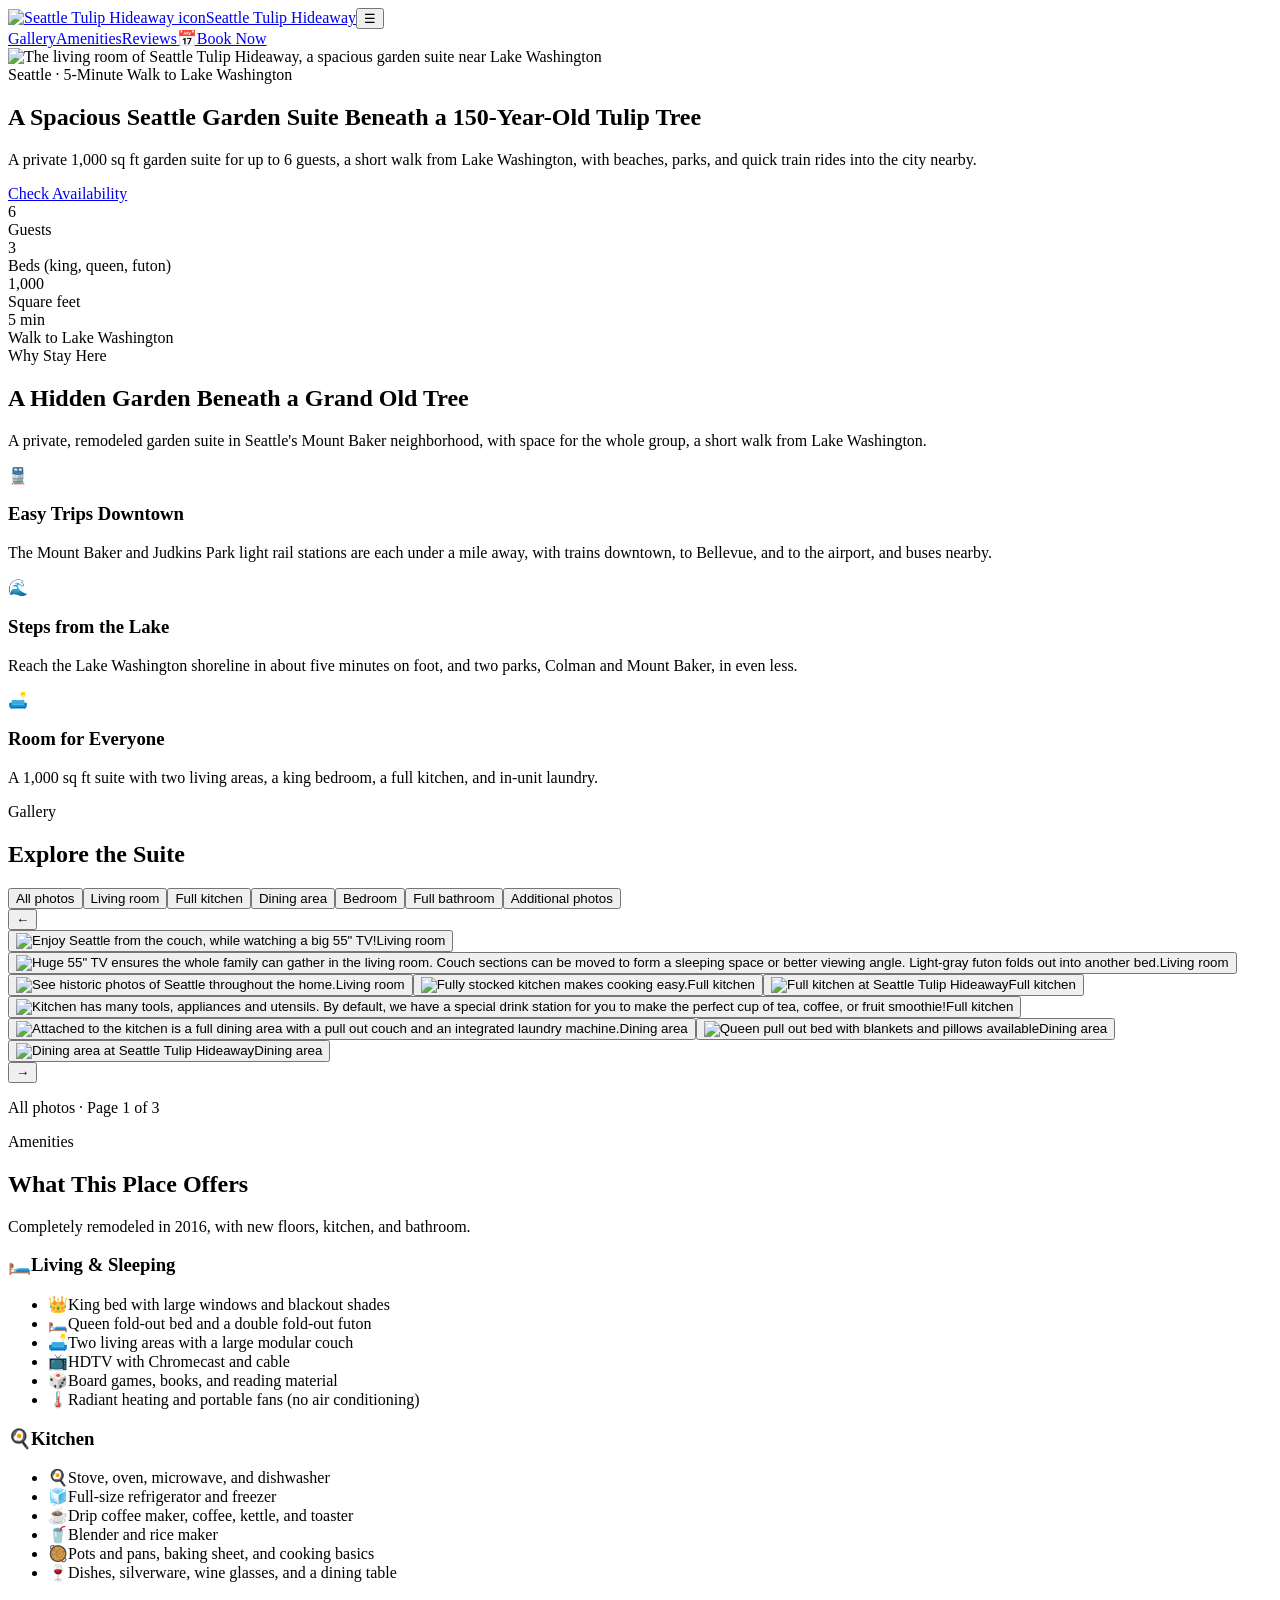
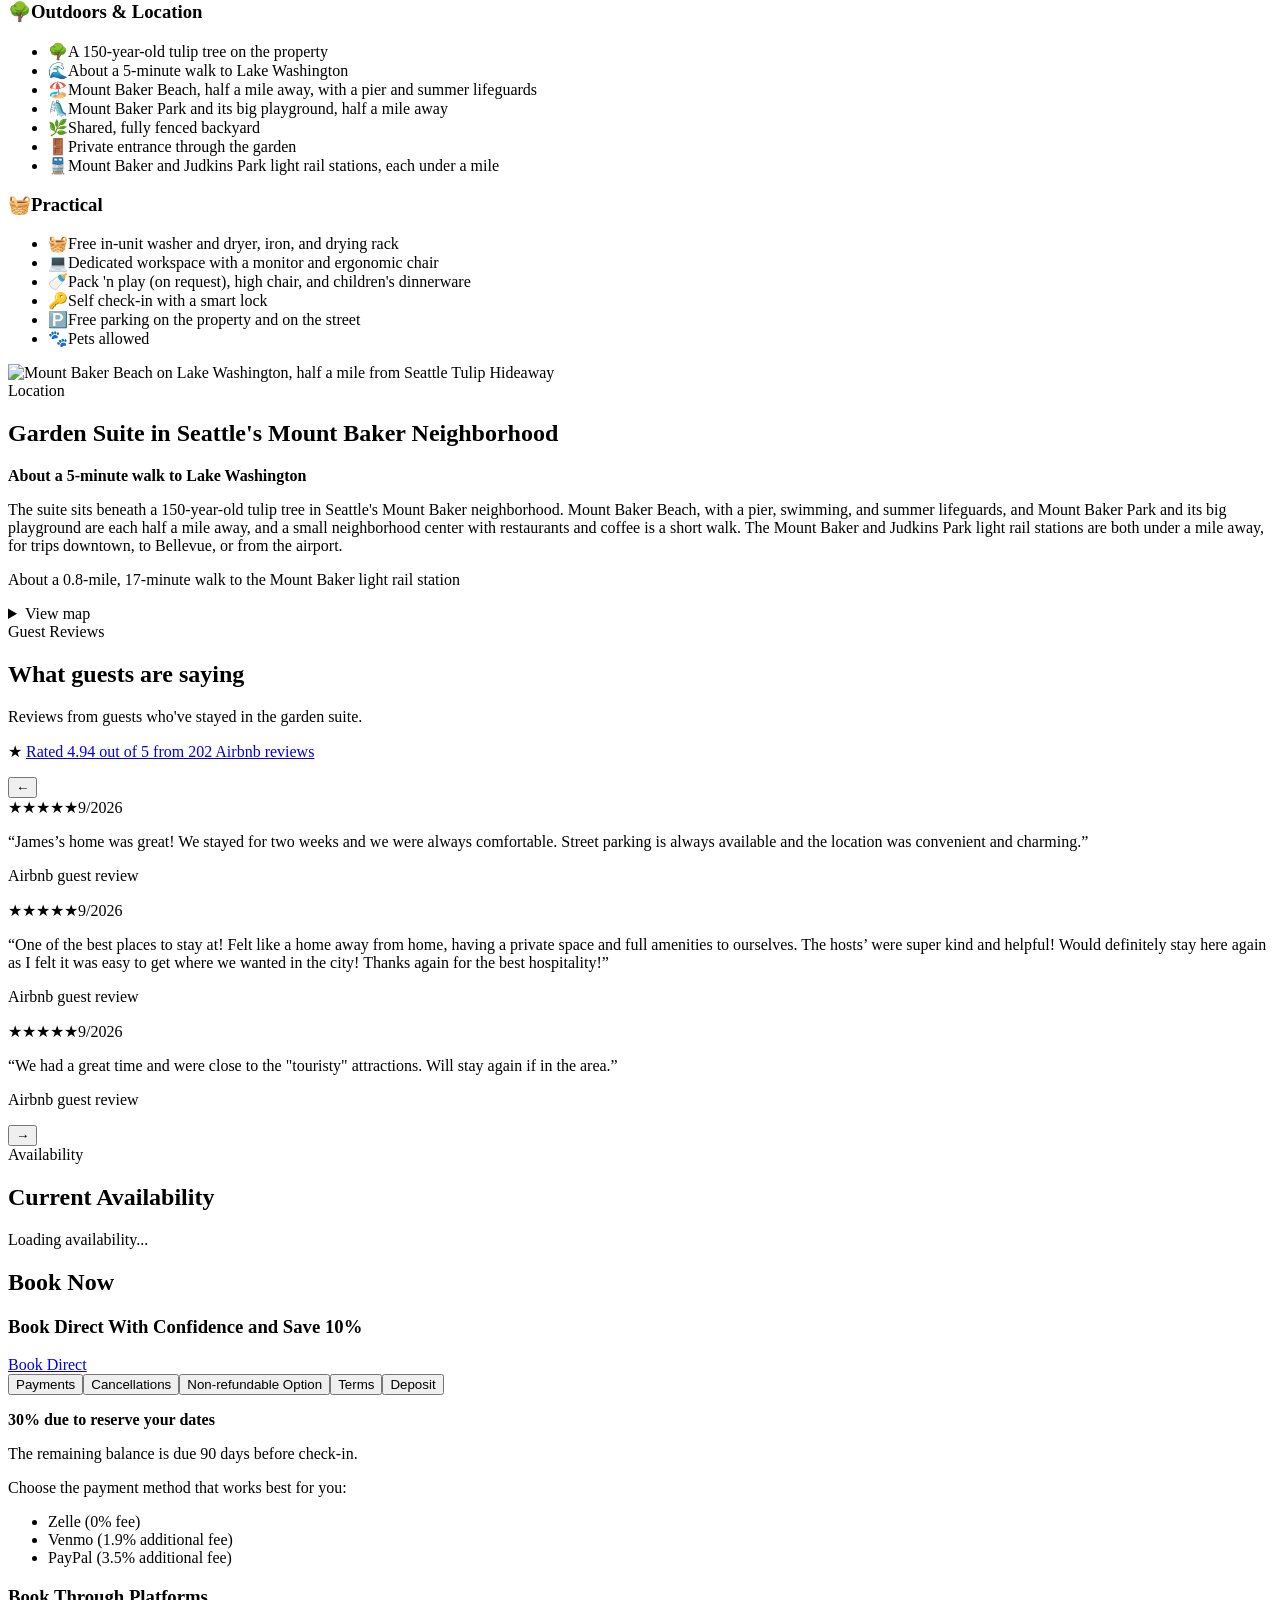
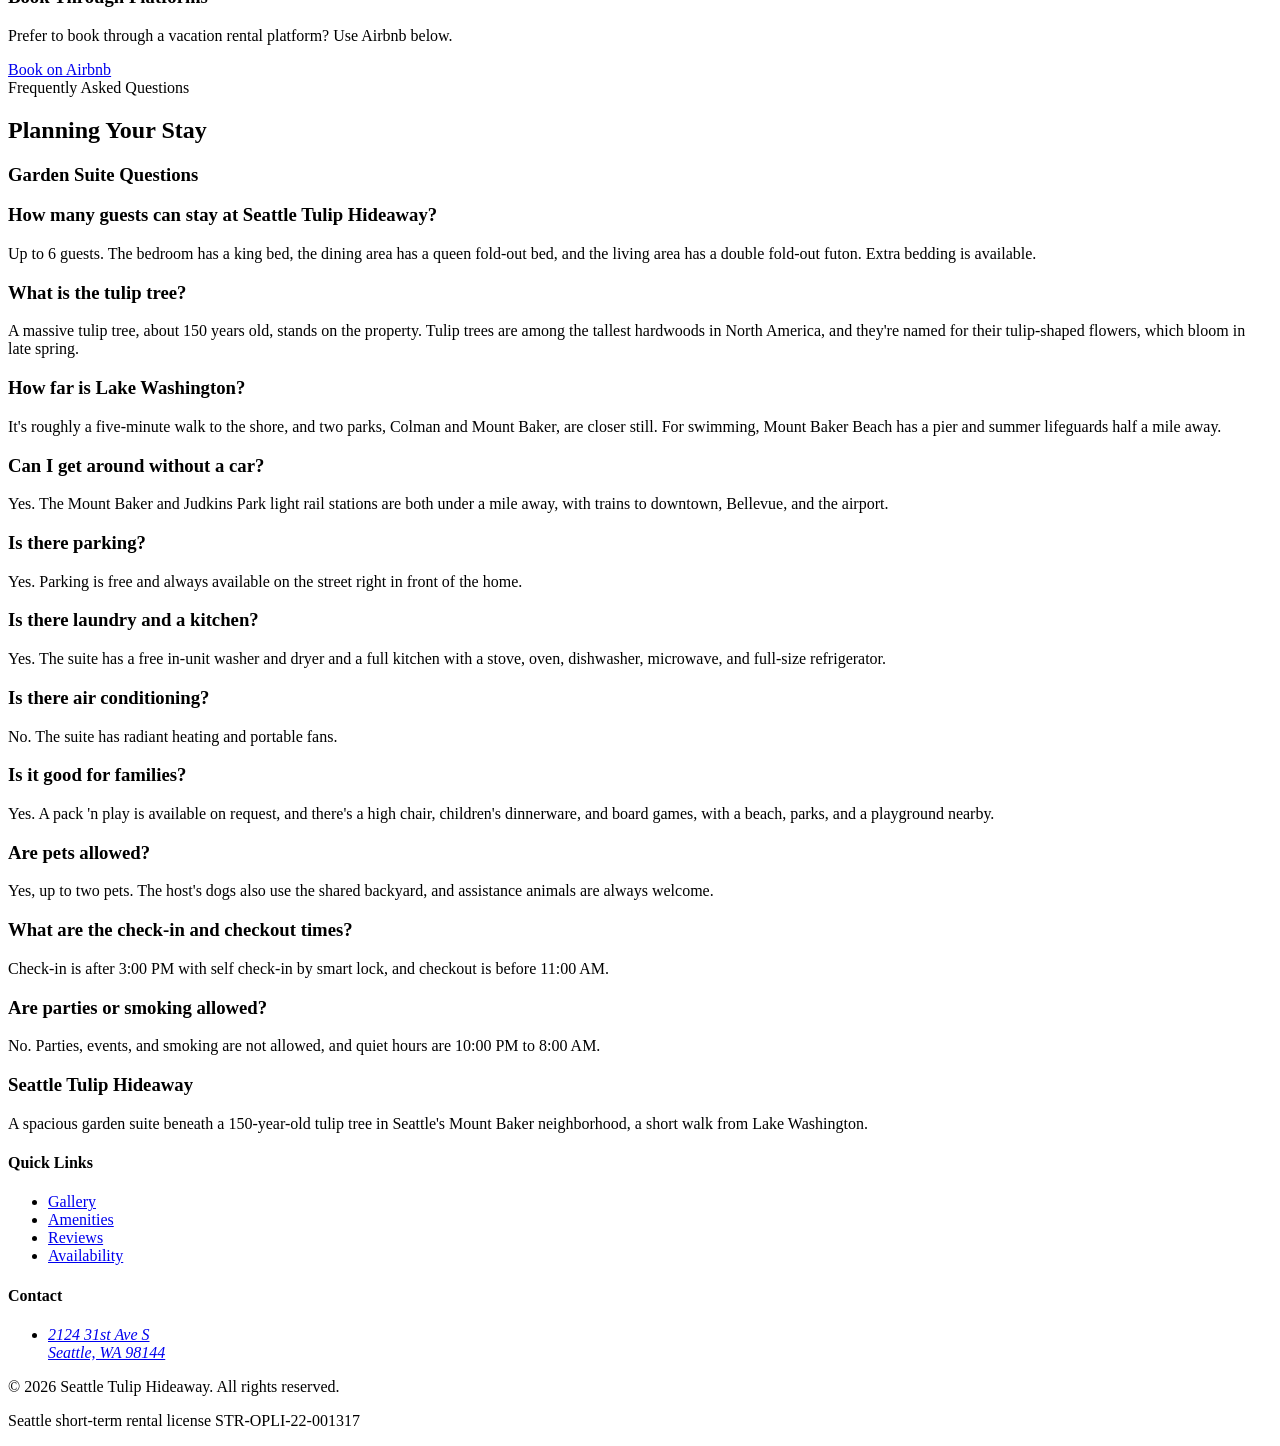
==== index.html @ abd30c62 "Deploy seattle-tulip-hideaway from 43e737d" ====
<!DOCTYPE html><html lang="en" class="cormorant_garamond_37961228-module__MDQM4a__variable manrope_2fa10fcf-module__Oe2VTa__variable"><head><meta charSet="utf-8"/><meta name="viewport" content="width=device-width, initial-scale=1"/><link rel="preload" href="/SeattleTulipHideaway/_next/static/media/01e4147cff8141ee-s.p.3huc2loe0ie8a.woff2" as="font" crossorigin="" type="font/woff2"/><link rel="preload" href="/SeattleTulipHideaway/_next/static/media/a343f882a40d2cc9-s.p.1sj6eobyi31rd.woff2" as="font" crossorigin="" type="font/woff2"/><link rel="preload" as="image" imageSrcSet="/SeattleTulipHideaway/images/hero.jpg 1200w" imageSizes="max(100vw, 133vh)" fetchPriority="high"/><link rel="preload" as="image" href="/SeattleTulipHideaway/images/favicon/favicon.svg"/><link rel="stylesheet" href="/SeattleTulipHideaway/_next/static/chunks/1e_j9z0yzc7gm.css" data-precedence="next"/><link rel="stylesheet" href="/SeattleTulipHideaway/_next/static/chunks/0f6is9_vloel6.css" data-precedence="next"/><link rel="preload" as="script" fetchPriority="low" href="/SeattleTulipHideaway/_next/static/chunks/3l04zcqx63h3y.js"/><script src="/SeattleTulipHideaway/_next/static/chunks/22rmulynu0mv2.js" async=""></script><script src="/SeattleTulipHideaway/_next/static/chunks/0bma92pht_c97.js" async=""></script><script src="/SeattleTulipHideaway/_next/static/chunks/turbopack-17hi9xup8myil.js" async=""></script><script src="/SeattleTulipHideaway/_next/static/chunks/3fntmmi971322.js" async=""></script><script src="/SeattleTulipHideaway/_next/static/chunks/1_hxl-lgsii01.js" async=""></script><meta name="theme-color" content="#1a1a1a"/><title>Seattle Tulip Hideaway | Garden Suite Near Lake Washington</title><meta name="description" content="A 1,000 sq ft garden suite beneath a 150-year-old tulip tree, a 5-minute walk to Lake Washington in Seattle. Sleeps 6, full kitchen, in-unit laundry."/><link rel="manifest" href="https://jarlowrey.github.io/SeattleTulipHideaway/images/favicon/site.webmanifest"/><meta name="robots" content="index, follow"/><link rel="canonical" href="https://jarlowrey.github.io/SeattleTulipHideaway/"/><meta property="og:title" content="Seattle Tulip Hideaway | Garden Suite Near Lake Washington"/><meta property="og:description" content="A 1,000 sq ft garden suite beneath a 150-year-old tulip tree, a 5-minute walk to Lake Washington in Seattle. Sleeps 6, full kitchen, in-unit laundry."/><meta property="og:url" content="https://jarlowrey.github.io/SeattleTulipHideaway/"/><meta property="og:site_name" content="Seattle Tulip Hideaway"/><meta property="og:image" content="https://jarlowrey.github.io/SeattleTulipHideaway/images/hero.jpg"/><meta property="og:image:alt" content="Seattle Tulip Hideaway, a garden suite near Lake Washington in Seattle"/><meta property="og:type" content="website"/><meta name="twitter:card" content="summary_large_image"/><meta name="twitter:title" content="Seattle Tulip Hideaway | Garden Suite Near Lake Washington"/><meta name="twitter:description" content="A 1,000 sq ft garden suite beneath a 150-year-old tulip tree, a 5-minute walk to Lake Washington in Seattle. Sleeps 6, full kitchen, in-unit laundry."/><meta name="twitter:image" content="https://jarlowrey.github.io/SeattleTulipHideaway/images/hero.jpg"/><link rel="icon" href="https://jarlowrey.github.io/SeattleTulipHideaway/images/favicon/favicon.svg" type="image/svg+xml"/><link rel="icon" href="https://jarlowrey.github.io/SeattleTulipHideaway/images/favicon/favicon-32x32.png" sizes="32x32" type="image/png"/><link rel="icon" href="https://jarlowrey.github.io/SeattleTulipHideaway/images/favicon/favicon-16x16.png" sizes="16x16" type="image/png"/><link rel="apple-touch-icon" href="https://jarlowrey.github.io/SeattleTulipHideaway/images/favicon/apple-touch-icon.png" sizes="180x180"/><meta name="next-size-adjust" content=""/><script src="/SeattleTulipHideaway/_next/static/chunks/0cz1d0mv5g_q7.js" noModule=""></script></head><body id="top"><div hidden=""><!--$--><!--/$--></div><script type="application/ld+json">{"@context":"https://schema.org","@type":"VacationRental","@id":"https://jarlowrey.github.io/SeattleTulipHideaway/#rental","identifier":"seattle-tulip-hideaway-seattle-wa","name":"Seattle Tulip Hideaway","url":"https://jarlowrey.github.io/SeattleTulipHideaway/","description":"Private garden suite for up to 6 guests beneath a 150-year-old tulip tree in Seattle's Mount Baker neighborhood, a short walk from Lake Washington. It has 1,000 sq ft of space, a king bed, a queen fold-out, a double futon, a washer and dryer, a full kitchen, and its own garden entrance.","image":["https://jarlowrey.github.io/SeattleTulipHideaway/images/hero.jpg","https://jarlowrey.github.io/SeattleTulipHideaway/images/airbnb_images/1.jpg","https://jarlowrey.github.io/SeattleTulipHideaway/images/airbnb_images/2.jpg","https://jarlowrey.github.io/SeattleTulipHideaway/images/airbnb_images/3.jpg","https://jarlowrey.github.io/SeattleTulipHideaway/images/airbnb_images/4.jpg","https://jarlowrey.github.io/SeattleTulipHideaway/images/airbnb_images/5.jpg","https://jarlowrey.github.io/SeattleTulipHideaway/images/airbnb_images/6.jpg","https://jarlowrey.github.io/SeattleTulipHideaway/images/airbnb_images/7.jpg","https://jarlowrey.github.io/SeattleTulipHideaway/images/airbnb_images/8.jpg","https://jarlowrey.github.io/SeattleTulipHideaway/images/airbnb_images/9.jpg","https://jarlowrey.github.io/SeattleTulipHideaway/images/airbnb_images/10.jpg","https://jarlowrey.github.io/SeattleTulipHideaway/images/airbnb_images/11.jpg"],"address":{"@type":"PostalAddress","streetAddress":"2124 31st Ave S","addressLocality":"Seattle","addressRegion":"WA","postalCode":"98144","addressCountry":"US"},"latitude":47.584231,"longitude":-122.292915,"geo":{"@type":"GeoCoordinates","latitude":47.584231,"longitude":-122.292915},"checkinTime":"15:00:00","checkoutTime":"11:00:00","containsPlace":{"@type":"Accommodation","additionalType":"EntirePlace","occupancy":{"@type":"QuantitativeValue","maxValue":6},"numberOfBedrooms":1,"numberOfBathroomsTotal":1,"bed":{"@type":"BedDetails","numberOfBeds":3},"petsAllowed":true,"amenityFeature":[{"@type":"LocationFeatureSpecification","name":"Kitchen","value":true},{"@type":"LocationFeatureSpecification","name":"Washer","value":true},{"@type":"LocationFeatureSpecification","name":"Dryer","value":true},{"@type":"LocationFeatureSpecification","name":"Wifi","value":true},{"@type":"LocationFeatureSpecification","name":"Dedicated workspace","value":true},{"@type":"LocationFeatureSpecification","name":"Free parking","value":true},{"@type":"LocationFeatureSpecification","name":"Lake access","value":true},{"@type":"LocationFeatureSpecification","name":"Beach access","value":true},{"@type":"LocationFeatureSpecification","name":"Fenced backyard","value":true},{"@type":"LocationFeatureSpecification","name":"Self check-in","value":true}]},"sameAs":["https://www.airbnb.com/rooms/594865953049740631"],"aggregateRating":{"@type":"AggregateRating","ratingValue":4.94,"reviewCount":202,"bestRating":5}}</script><script type="application/ld+json">{"@context":"https://schema.org","@type":"FAQPage","mainEntity":[{"@type":"Question","name":"How many guests can stay at Seattle Tulip Hideaway?","acceptedAnswer":{"@type":"Answer","text":"Up to 6 guests. The bedroom has a king bed, the dining area has a queen fold-out bed, and the living area has a double fold-out futon. Extra bedding is available."}},{"@type":"Question","name":"What is the tulip tree?","acceptedAnswer":{"@type":"Answer","text":"A massive tulip tree, about 150 years old, stands on the property. Tulip trees are among the tallest hardwoods in North America, and they're named for their tulip-shaped flowers, which bloom in late spring."}},{"@type":"Question","name":"How far is Lake Washington?","acceptedAnswer":{"@type":"Answer","text":"It's roughly a five-minute walk to the shore, and two parks, Colman and Mount Baker, are closer still. For swimming, Mount Baker Beach has a pier and summer lifeguards half a mile away."}},{"@type":"Question","name":"Can I get around without a car?","acceptedAnswer":{"@type":"Answer","text":"Yes. The Mount Baker and Judkins Park light rail stations are both under a mile away, with trains to downtown, Bellevue, and the airport."}},{"@type":"Question","name":"Is there parking?","acceptedAnswer":{"@type":"Answer","text":"Yes. Parking is free and always available on the street right in front of the home."}},{"@type":"Question","name":"Is there laundry and a kitchen?","acceptedAnswer":{"@type":"Answer","text":"Yes. The suite has a free in-unit washer and dryer and a full kitchen with a stove, oven, dishwasher, microwave, and full-size refrigerator."}},{"@type":"Question","name":"Is there air conditioning?","acceptedAnswer":{"@type":"Answer","text":"No. The suite has radiant heating and portable fans."}},{"@type":"Question","name":"Is it good for families?","acceptedAnswer":{"@type":"Answer","text":"Yes. A pack 'n play is available on request, and there's a high chair, children's dinnerware, and board games, with a beach, parks, and a playground nearby."}},{"@type":"Question","name":"Are pets allowed?","acceptedAnswer":{"@type":"Answer","text":"Yes, up to two pets. The host's dogs also use the shared backyard, and assistance animals are always welcome."}},{"@type":"Question","name":"What are the check-in and checkout times?","acceptedAnswer":{"@type":"Answer","text":"Check-in is after 3:00 PM with self check-in by smart lock, and checkout is before 11:00 AM."}},{"@type":"Question","name":"Are parties or smoking allowed?","acceptedAnswer":{"@type":"Answer","text":"No. Parties, events, and smoking are not allowed, and quiet hours are 10:00 PM to 8:00 AM."}}]}</script><nav id="nav"><a class="logo" href="#top" aria-label="Return to the top of Seattle Tulip Hideaway"><img class="logo-icon" src="/SeattleTulipHideaway/images/favicon/favicon.svg" alt="Seattle Tulip Hideaway icon"/><span class="logo-text">Seattle Tulip Hideaway</span></a><button class="mobile-nav-toggle" type="button" aria-expanded="false" aria-controls="primary-navigation" aria-label="Open navigation">☰</button><div class="nav-links" id="primary-navigation"><a href="#gallery">Gallery</a><a href="#amenities">Amenities</a><a href="#reviews">Reviews</a><a href="#availability" class="availability-nav-link" aria-label="Check availability" title="Check availability">📅</a><a href="#book-now" class="nav-cta">Book Now</a></div></nav><section class="hero"><img src="/SeattleTulipHideaway/images/hero.jpg" srcSet="/SeattleTulipHideaway/images/hero.jpg 1200w" sizes="max(100vw, 133vh)" fetchPriority="high" alt="The living room of Seattle Tulip Hideaway, a spacious garden suite near Lake Washington" class="hero-image"/><div class="hero-overlay"></div><div class="hero-content"><div class="hero-subtitle">Seattle · 5-Minute Walk to Lake Washington</div><h1>A Spacious Seattle Garden Suite Beneath a 150-Year-Old Tulip Tree</h1><p class="hero-description">A private 1,000 sq ft garden suite for up to 6 guests, a short walk from Lake Washington, with beaches, parks, and quick train rides into the city nearby.</p><a href="#availability" class="hero-cta">Check Availability</a></div></section><div class="stats" style="--stat-columns:4"><div class="stat"><div class="stat-number">6</div><div class="stat-label">Guests</div></div><div class="stat"><div class="stat-number">3</div><div class="stat-label">Beds (king, queen, futon)</div></div><div class="stat"><div class="stat-number">1,000</div><div class="stat-label">Square feet</div></div><div class="stat"><div class="stat-number">5 min</div><div class="stat-label">Walk to Lake Washington</div></div></div><section class="section"><div class="section-header"><div class="section-tag">Why Stay Here</div><h2 class="section-title">A Hidden Garden Beneath a Grand Old Tree</h2><p class="section-description">A private, remodeled garden suite in Seattle&#x27;s Mount Baker neighborhood, with space for the whole group, a short walk from Lake Washington.</p></div><div class="features-grid"><div class="feature"><div class="feature-icon">🚆</div><h3>Easy Trips Downtown</h3><p>The Mount Baker and Judkins Park light rail stations are each under a mile away, with trains downtown, to Bellevue, and to the airport, and buses nearby.</p></div><div class="feature"><div class="feature-icon">🌊</div><h3>Steps from the Lake</h3><p>Reach the Lake Washington shoreline in about five minutes on foot, and two parks, Colman and Mount Baker, in even less.</p></div><div class="feature"><div class="feature-icon">🛋️</div><h3>Room for Everyone</h3><p>A 1,000 sq ft suite with two living areas, a king bedroom, a full kitchen, and in-unit laundry.</p></div></div></section><section class="section" id="gallery"><div class="section-header"><div class="section-tag">Gallery</div><h2 class="section-title">Explore the Suite</h2></div><div id="photo-gallery"><div class="gallery-filters" role="group" aria-label="Filter photos by room"><button class="gallery-filter" type="button" aria-pressed="true">All photos</button><button class="gallery-filter" type="button" aria-pressed="false">Living room</button><button class="gallery-filter" type="button" aria-pressed="false">Full kitchen</button><button class="gallery-filter" type="button" aria-pressed="false">Dining area</button><button class="gallery-filter" type="button" aria-pressed="false">Bedroom</button><button class="gallery-filter" type="button" aria-pressed="false">Full bathroom</button><button class="gallery-filter" type="button" aria-pressed="false">Additional photos</button></div><div class="gallery-carousel"><button class="review-nav" type="button" aria-label="Previous photos" title="Previous photos">←</button><div class="gallery-grid"><button class="gallery-item" type="button" aria-label="View full-size photo: Enjoy Seattle from the couch, while watching a big 55&quot; TV!"><img src="/SeattleTulipHideaway/images/airbnb_thumbnails/1-480.webp" srcSet="/SeattleTulipHideaway/images/airbnb_thumbnails/1-480.webp 480w, /SeattleTulipHideaway/images/airbnb_thumbnails/1-800.webp 800w" sizes="(max-width: 768px) 90vw, (max-width: 1024px) 45vw, min(30vw, 490px)" alt="Enjoy Seattle from the couch, while watching a big 55&quot; TV!" loading="lazy" decoding="async"/><span class="gallery-item-room">Living room</span></button><button class="gallery-item" type="button" aria-label="View full-size photo: Huge 55&quot; TV ensures the whole family can gather in the living room. Couch sections can be moved to form a sleeping space or better viewing angle. Light-gray futon folds out into another bed."><img src="/SeattleTulipHideaway/images/airbnb_thumbnails/2-480.webp" srcSet="/SeattleTulipHideaway/images/airbnb_thumbnails/2-480.webp 480w, /SeattleTulipHideaway/images/airbnb_thumbnails/2-800.webp 800w" sizes="(max-width: 768px) 90vw, (max-width: 1024px) 45vw, min(30vw, 490px)" alt="Huge 55&quot; TV ensures the whole family can gather in the living room. Couch sections can be moved to form a sleeping space or better viewing angle. Light-gray futon folds out into another bed." loading="lazy" decoding="async"/><span class="gallery-item-room">Living room</span></button><button class="gallery-item" type="button" aria-label="View full-size photo: See historic photos of Seattle throughout the home."><img src="/SeattleTulipHideaway/images/airbnb_thumbnails/3-480.webp" srcSet="/SeattleTulipHideaway/images/airbnb_thumbnails/3-480.webp 480w, /SeattleTulipHideaway/images/airbnb_thumbnails/3-800.webp 800w" sizes="(max-width: 768px) 90vw, (max-width: 1024px) 45vw, min(30vw, 490px)" alt="See historic photos of Seattle throughout the home." loading="lazy" decoding="async"/><span class="gallery-item-room">Living room</span></button><button class="gallery-item" type="button" aria-label="View full-size photo: Fully stocked kitchen makes cooking easy."><img src="/SeattleTulipHideaway/images/airbnb_thumbnails/4-480.webp" srcSet="/SeattleTulipHideaway/images/airbnb_thumbnails/4-480.webp 480w, /SeattleTulipHideaway/images/airbnb_thumbnails/4-800.webp 800w" sizes="(max-width: 768px) 90vw, (max-width: 1024px) 45vw, min(30vw, 490px)" alt="Fully stocked kitchen makes cooking easy." loading="lazy" decoding="async"/><span class="gallery-item-room">Full kitchen</span></button><button class="gallery-item" type="button" aria-label="View full-size photo: Full kitchen"><img src="/SeattleTulipHideaway/images/airbnb_thumbnails/5-480.webp" srcSet="/SeattleTulipHideaway/images/airbnb_thumbnails/5-480.webp 480w, /SeattleTulipHideaway/images/airbnb_thumbnails/5-800.webp 800w" sizes="(max-width: 768px) 90vw, (max-width: 1024px) 45vw, min(30vw, 490px)" alt="Full kitchen at Seattle Tulip Hideaway" loading="lazy" decoding="async"/><span class="gallery-item-room">Full kitchen</span></button><button class="gallery-item" type="button" aria-label="View full-size photo: Kitchen has many tools, appliances and utensils. By default, we have a special drink station for you to make the perfect cup of tea, coffee, or fruit smoothie!"><img src="/SeattleTulipHideaway/images/airbnb_thumbnails/6-480.webp" srcSet="/SeattleTulipHideaway/images/airbnb_thumbnails/6-480.webp 480w, /SeattleTulipHideaway/images/airbnb_thumbnails/6-800.webp 800w" sizes="(max-width: 768px) 90vw, (max-width: 1024px) 45vw, min(30vw, 490px)" alt="Kitchen has many tools, appliances and utensils. By default, we have a special drink station for you to make the perfect cup of tea, coffee, or fruit smoothie!" loading="lazy" decoding="async"/><span class="gallery-item-room">Full kitchen</span></button><button class="gallery-item" type="button" aria-label="View full-size photo: Attached to the kitchen is a full dining area with a pull out couch and an integrated laundry machine."><img src="/SeattleTulipHideaway/images/airbnb_thumbnails/7-480.webp" srcSet="/SeattleTulipHideaway/images/airbnb_thumbnails/7-480.webp 480w, /SeattleTulipHideaway/images/airbnb_thumbnails/7-800.webp 800w" sizes="(max-width: 768px) 90vw, (max-width: 1024px) 45vw, min(30vw, 490px)" alt="Attached to the kitchen is a full dining area with a pull out couch and an integrated laundry machine." loading="lazy" decoding="async"/><span class="gallery-item-room">Dining area</span></button><button class="gallery-item" type="button" aria-label="View full-size photo: Queen pull out bed with blankets and pillows available"><img src="/SeattleTulipHideaway/images/airbnb_thumbnails/8-480.webp" srcSet="/SeattleTulipHideaway/images/airbnb_thumbnails/8-480.webp 480w, /SeattleTulipHideaway/images/airbnb_thumbnails/8-800.webp 800w" sizes="(max-width: 768px) 90vw, (max-width: 1024px) 45vw, min(30vw, 490px)" alt="Queen pull out bed with blankets and pillows available" loading="lazy" decoding="async"/><span class="gallery-item-room">Dining area</span></button><button class="gallery-item" type="button" aria-label="View full-size photo: Dining area"><img src="/SeattleTulipHideaway/images/airbnb_thumbnails/9-480.webp" srcSet="/SeattleTulipHideaway/images/airbnb_thumbnails/9-480.webp 480w, /SeattleTulipHideaway/images/airbnb_thumbnails/9-800.webp 800w" sizes="(max-width: 768px) 90vw, (max-width: 1024px) 45vw, min(30vw, 490px)" alt="Dining area at Seattle Tulip Hideaway" loading="lazy" decoding="async"/><span class="gallery-item-room">Dining area</span></button></div><button class="review-nav" type="button" aria-label="Next photos" title="Next photos">→</button></div><p class="gallery-page-status" aria-live="polite">All photos · Page 1 of 3</p><dialog class="photo-lightbox" aria-label="Photo"><button class="photo-lightbox-close" type="button" aria-label="Close photo">×</button></dialog></div></section><section class="section amenities" id="amenities"><div class="section-header"><div class="section-tag">Amenities</div><h2 class="section-title">What This Place Offers</h2><p class="section-description">Completely remodeled in 2016, with new floors, kitchen, and bathroom.</p></div><div class="amenities-grid"><div class="amenity-category"><h3><span class="amenity-category-icon" aria-hidden="true">🛏️</span>Living &amp; Sleeping</h3><ul class="amenity-list"><li><span class="amenity-item-icon" aria-hidden="true">👑</span><span>King bed with large windows and blackout shades</span></li><li><span class="amenity-item-icon" aria-hidden="true">🛏️</span><span>Queen fold-out bed and a double fold-out futon</span></li><li><span class="amenity-item-icon" aria-hidden="true">🛋️</span><span>Two living areas with a large modular couch</span></li><li><span class="amenity-item-icon" aria-hidden="true">📺</span><span>HDTV with Chromecast and cable</span></li><li><span class="amenity-item-icon" aria-hidden="true">🎲</span><span>Board games, books, and reading material</span></li><li><span class="amenity-item-icon" aria-hidden="true">🌡️</span><span>Radiant heating and portable fans (no air conditioning)</span></li></ul></div><div class="amenity-category"><h3><span class="amenity-category-icon" aria-hidden="true">🍳</span>Kitchen</h3><ul class="amenity-list"><li><span class="amenity-item-icon" aria-hidden="true">🍳</span><span>Stove, oven, microwave, and dishwasher</span></li><li><span class="amenity-item-icon" aria-hidden="true">🧊</span><span>Full-size refrigerator and freezer</span></li><li><span class="amenity-item-icon" aria-hidden="true">☕</span><span>Drip coffee maker, coffee, kettle, and toaster</span></li><li><span class="amenity-item-icon" aria-hidden="true">🥤</span><span>Blender and rice maker</span></li><li><span class="amenity-item-icon" aria-hidden="true">🥘</span><span>Pots and pans, baking sheet, and cooking basics</span></li><li><span class="amenity-item-icon" aria-hidden="true">🍷</span><span>Dishes, silverware, wine glasses, and a dining table</span></li></ul></div><div class="amenity-category"><h3><span class="amenity-category-icon" aria-hidden="true">🌳</span>Outdoors &amp; Location</h3><ul class="amenity-list"><li><span class="amenity-item-icon" aria-hidden="true">🌳</span><span>A 150-year-old tulip tree on the property</span></li><li><span class="amenity-item-icon" aria-hidden="true">🌊</span><span>About a 5-minute walk to Lake Washington</span></li><li><span class="amenity-item-icon" aria-hidden="true">🏖️</span><span>Mount Baker Beach, half a mile away, with a pier and summer lifeguards</span></li><li><span class="amenity-item-icon" aria-hidden="true">🛝</span><span>Mount Baker Park and its big playground, half a mile away</span></li><li><span class="amenity-item-icon" aria-hidden="true">🌿</span><span>Shared, fully fenced backyard</span></li><li><span class="amenity-item-icon" aria-hidden="true">🚪</span><span>Private entrance through the garden</span></li><li><span class="amenity-item-icon" aria-hidden="true">🚆</span><span>Mount Baker and Judkins Park light rail stations, each under a mile</span></li></ul></div><div class="amenity-category"><h3><span class="amenity-category-icon" aria-hidden="true">🧺</span>Practical</h3><ul class="amenity-list"><li><span class="amenity-item-icon" aria-hidden="true">🧺</span><span>Free in-unit washer and dryer, iron, and drying rack</span></li><li><span class="amenity-item-icon" aria-hidden="true">💻</span><span>Dedicated workspace with a monitor and ergonomic chair</span></li><li><span class="amenity-item-icon" aria-hidden="true">🍼</span><span>Pack &#x27;n play (on request), high chair, and children&#x27;s dinnerware</span></li><li><span class="amenity-item-icon" aria-hidden="true">🔑</span><span>Self check-in with a smart lock</span></li><li><span class="amenity-item-icon" aria-hidden="true">🅿️</span><span>Free parking on the property and on the street</span></li><li><span class="amenity-item-icon" aria-hidden="true">🐾</span><span>Pets allowed</span></li></ul></div></div><div class="highlight-section"><div class="highlight-image"><img src="/SeattleTulipHideaway/images/location.jpg" width="1024" height="683" loading="lazy" decoding="async" alt="Mount Baker Beach on Lake Washington, half a mile from Seattle Tulip Hideaway"/></div><div class="highlight-content"><div class="section-tag">Location</div><h2 class="section-title">Garden Suite in Seattle&#x27;s Mount Baker Neighborhood</h2><p><strong>About a 5-minute walk to Lake Washington</strong></p><p>The suite sits beneath a 150-year-old tulip tree in Seattle&#x27;s Mount Baker neighborhood. Mount Baker Beach, with a pier, swimming, and summer lifeguards, and Mount Baker Park and its big playground are each half a mile away, and a small neighborhood center with restaurants and coffee is a short walk. The Mount Baker and Judkins Park light rail stations are both under a mile away, for trips downtown, to Bellevue, or from the airport.</p><p class="location-map-summary">About a 0.8-mile, 17-minute walk to the Mount Baker light rail station</p><details class="location-map"><summary>View map</summary><iframe src="https://www.google.com/maps?output=embed&amp;saddr=2124%2031st%20Ave%20S%2C%20Seattle%20WA&amp;daddr=2722%20S%20Winthrop%20St%2C%20Seattle%2C%20WA&amp;dirflg=w" title="Map from 2124 31st Ave S, Seattle WA 98144 to Mount Baker light rail station" loading="lazy" referrerPolicy="no-referrer-when-downgrade"></iframe><a class="location-map-directions" href="https://www.google.com/maps/dir/?api=1&amp;origin=2124%2031st%20Ave%20S%2C%20Seattle%20WA%2098144&amp;destination=2722%20S%20Winthrop%20St%2C%20Seattle%2C%20WA&amp;travelmode=walking" target="_blank" rel="noopener noreferrer">Open directions in Google Maps</a></details></div></div></section><section class="reviews-section" id="reviews"><div class="section-header"><div class="section-tag">Guest Reviews</div><h2 class="section-title">What guests are saying</h2><p class="section-description">Reviews from guests who&#x27;ve stayed in the garden suite.</p><p class="review-summary"><span aria-hidden="true">★</span> <a href="https://www.airbnb.com/rooms/594865953049740631" target="_blank" rel="noopener noreferrer">Rated 4.94 out of 5 from 202 Airbnb reviews</a></p></div><div id="reviews-carousel" aria-live="polite"><div class="reviews-carousel"><button class="review-nav" type="button" aria-label="Previous reviews" title="Previous reviews">←</button><div class="reviews-grid"><article class="review-card"><div class="review-card-header"><span class="review-rating" aria-label="5 out of 5 stars">★★★★★</span><time class="review-date">9/2026</time></div><p class="review-text">“James’s home was great! We stayed for two weeks and we were always comfortable. Street parking is always available and the location was convenient  and charming.”</p><p class="review-label">Airbnb guest review</p></article><article class="review-card"><div class="review-card-header"><span class="review-rating" aria-label="5 out of 5 stars">★★★★★</span><time class="review-date">9/2026</time></div><p class="review-text">“One of the best places to stay at! Felt like a home away from home, having a private space and full amenities to ourselves. The hosts’ were super kind and helpful! Would definitely stay here again as I felt it was easy to get where we wanted in the city! Thanks again for the best hospitality!”</p><p class="review-label">Airbnb guest review</p></article><article class="review-card"><div class="review-card-header"><span class="review-rating" aria-label="5 out of 5 stars">★★★★★</span><time class="review-date">9/2026</time></div><p class="review-text">“We had a great time and were close to the &quot;touristy&quot; attractions.  Will stay again if in the area.”</p><p class="review-label">Airbnb guest review</p></article></div><button class="review-nav" type="button" aria-label="Next reviews" title="Next reviews">→</button></div></div></section><section class="availability-section-wrap" id="availability"><div class="availability-section"><div class="section-header"><div class="section-tag">Availability</div><h2 class="section-title">Current Availability</h2></div><div id="availability-calendar" class="availability-calendar"><p class="availability-status">Loading availability...</p></div></div></section><section class="cta-section" id="book-now"><h2 class="section-title">Book Now</h2><div class="booking-details"><h3 class="booking-details-title">Book Direct With Confidence and Save 10%</h3><a href="https://forms.gle/NXbwHZfeWVDsm5ny7" target="_blank" rel="noopener noreferrer" class="cta-button">Book Direct</a><div class="booking-tabs" role="tablist" aria-label="Direct booking details"><button class="booking-tab" id="payment-tab" role="tab" aria-selected="true" aria-controls="payment-panel" tabindex="0">Payments</button><button class="booking-tab" id="cancellation-tab" role="tab" aria-selected="false" aria-controls="cancellation-panel" tabindex="-1">Cancellations</button><button class="booking-tab" id="non-refundable-tab" role="tab" aria-selected="false" aria-controls="non-refundable-panel" tabindex="-1">Non-refundable Option</button><button class="booking-tab" id="misc-tab" role="tab" aria-selected="false" aria-controls="misc-panel" tabindex="-1">Terms</button><button class="booking-tab" id="deposit-tab" role="tab" aria-selected="false" aria-controls="deposit-panel" tabindex="-1">Deposit</button></div><div class="booking-panel" id="payment-panel" role="tabpanel" aria-labelledby="payment-tab" tabindex="0"><p><strong>30% due to reserve your dates</strong></p><p>The remaining balance is due 90 days before check-in.</p><p>Choose the payment method that works best for you:</p><ul><li>Zelle (0% fee)</li><li>Venmo (1.9% additional fee)</li><li>PayPal (3.5% additional fee)</li></ul></div><div class="booking-panel" id="cancellation-panel" role="tabpanel" aria-labelledby="cancellation-tab" tabindex="0" hidden=""><p>Damage deposit will always be 100% refunded if you cancel before check-in.</p><p>Trip payment refund depends on how far in advance of your check-in day you cancel:</p><ul><li>100% refund :: 31+ days</li><li>50% refund :: 15-30 days</li><li>0% refund :: 0-14 days</li></ul></div><div class="booking-panel" id="non-refundable-panel" role="tabpanel" aria-labelledby="non-refundable-tab" tabindex="0" hidden=""><p>If you choose this option, the full amount is due at time of booking.</p><p>No refunds for trip payments will be issued for cancellations made after the booking is confirmed.</p><p>An additional 10% discount will be applied.</p><p>NOTE: Damage deposit will also be due upfront, but will be refunded if you cancel before check-in.</p></div><div class="booking-panel" id="misc-panel" role="tabpanel" aria-labelledby="misc-tab" tabindex="0" hidden=""><ul><li>Two-night minimum stay</li><li>Pets are allowed, with a maximum of two pets</li><li>No smoking, vaping, or e-cigarettes inside; a $250 fine applies if this rule is ignored</li><li>Quiet hours are from 10:00 PM to 8:00 AM</li><li>Maximum occupancy is 6 guests</li><li>Check-in is at 3:00 PM and check-out is at 11:00 AM</li></ul></div><div class="booking-panel" id="deposit-panel" role="tabpanel" aria-labelledby="deposit-tab" tabindex="0" hidden=""><p><strong>$800 refundable damage deposit</strong></p><p>The deposit is refunded after your stay, provided there is no damage to the property.</p></div></div><div class="platform-booking"><h3>Book Through Platforms</h3><p>Prefer to book through a vacation rental platform? Use Airbnb below.</p><div class="platform-booking-actions"><a href="https://www.airbnb.com/rooms/594865953049740631" target="_blank" rel="noopener noreferrer" class="cta-button">Book on Airbnb</a></div></div></section><section class="section" id="faq"><div class="section-header"><div class="section-tag">Frequently Asked Questions</div><h2 class="section-title">Planning Your Stay</h2></div><div class="booking-details faq-details"><h3 class="booking-details-title">Garden Suite Questions</h3><h3>How many guests can stay at Seattle Tulip Hideaway?</h3><p>Up to 6 guests. The bedroom has a king bed, the dining area has a queen fold-out bed, and the living area has a double fold-out futon. Extra bedding is available.</p><h3>What is the tulip tree?</h3><p>A massive tulip tree, about 150 years old, stands on the property. Tulip trees are among the tallest hardwoods in North America, and they&#x27;re named for their tulip-shaped flowers, which bloom in late spring.</p><h3>How far is Lake Washington?</h3><p>It&#x27;s roughly a five-minute walk to the shore, and two parks, Colman and Mount Baker, are closer still. For swimming, Mount Baker Beach has a pier and summer lifeguards half a mile away.</p><h3>Can I get around without a car?</h3><p>Yes. The Mount Baker and Judkins Park light rail stations are both under a mile away, with trains to downtown, Bellevue, and the airport.</p><h3>Is there parking?</h3><p>Yes. Parking is free and always available on the street right in front of the home.</p><h3>Is there laundry and a kitchen?</h3><p>Yes. The suite has a free in-unit washer and dryer and a full kitchen with a stove, oven, dishwasher, microwave, and full-size refrigerator.</p><h3>Is there air conditioning?</h3><p>No. The suite has radiant heating and portable fans.</p><h3>Is it good for families?</h3><p>Yes. A pack &#x27;n play is available on request, and there&#x27;s a high chair, children&#x27;s dinnerware, and board games, with a beach, parks, and a playground nearby.</p><h3>Are pets allowed?</h3><p>Yes, up to two pets. The host&#x27;s dogs also use the shared backyard, and assistance animals are always welcome.</p><h3>What are the check-in and checkout times?</h3><p>Check-in is after 3:00 PM with self check-in by smart lock, and checkout is before 11:00 AM.</p><h3>Are parties or smoking allowed?</h3><p>No. Parties, events, and smoking are not allowed, and quiet hours are 10:00 PM to 8:00 AM.</p></div></section><footer><div class="footer-grid"><div class="footer-brand"><h3>Seattle Tulip Hideaway</h3><p>A spacious garden suite beneath a 150-year-old tulip tree in Seattle&#x27;s Mount Baker neighborhood, a short walk from Lake Washington.</p></div><div class="footer-section"><h4>Quick Links</h4><ul class="footer-links"><li><a href="#gallery">Gallery</a></li><li><a href="#amenities">Amenities</a></li><li><a href="#reviews">Reviews</a></li><li><a href="#availability">Availability</a></li></ul></div><div class="footer-section"><h4>Contact</h4><ul class="footer-links"><li><address class="footer-address"><a href="https://www.google.com/maps/search/?api=1&amp;query=47.584231%2C-122.292915" target="_blank" rel="noopener noreferrer">2124 31st Ave S<br/>Seattle, WA 98144</a></address></li></ul></div></div><div class="footer-bottom"><p>© <!-- -->2026<!-- --> <!-- -->Seattle Tulip Hideaway<!-- -->. All rights reserved.</p><p>Seattle short-term rental license STR-OPLI-22-001317</p></div></footer><!--$--><!--/$--><script src="/SeattleTulipHideaway/_next/static/chunks/3l04zcqx63h3y.js" id="_R_" async=""></script><script>(self.__next_f=self.__next_f||[]).push([0])</script><script>self.__next_f.push([1,"1:\"$Sreact.fragment\"\n2:I[39756,[\"/SeattleTulipHideaway/_next/static/chunks/3fntmmi971322.js\"],\"default\"]\n3:I[37457,[\"/SeattleTulipHideaway/_next/static/chunks/3fntmmi971322.js\"],\"default\"]\n15:I[68027,[\"/SeattleTulipHideaway/_next/static/chunks/3fntmmi971322.js\"],\"default\",1]\n:HL[\"/SeattleTulipHideaway/_next/static/chunks/1e_j9z0yzc7gm.css\",\"style\"]\n:HL[\"/SeattleTulipHideaway/_next/static/media/01e4147cff8141ee-s.p.3huc2loe0ie8a.woff2\",\"font\",{\"crossOrigin\":\"\",\"type\":\"font/woff2\"}]\n:HL[\"/SeattleTulipHideaway/_next/static/media/a343f882a40d2cc9-s.p.1sj6eobyi31rd.woff2\",\"font\",{\"crossOrigin\":\"\",\"type\":\"font/woff2\"}]\n:HL[\"/SeattleTulipHideaway/_next/static/chunks/0f6is9_vloel6.css\",\"style\"]\n4:Tbba,{\"@context\":\"https://schema.org\",\"@type\":\"VacationRental\",\"@id\":\"https://jarlowrey.github.io/SeattleTulipHideaway/#rental\",\"identifier\":\"seattle-tulip-hideaway-seattle-wa\",\"name\":\"Seattle Tulip Hideaway\",\"url\":\"https://jarlowrey.github.io/SeattleTulipHideaway/\",\"description\":\"Private garden suite for up to 6 guests beneath a 150-year-old tulip tree in Seattle's Mount Baker neighborhood, a short walk from Lake Washington. It has 1,000 sq ft of space, a king bed, a queen fold-out, a double futon, a washer and dryer, a full kitchen, and its own garden entrance.\",\"image\":[\"https://jarlowrey.github.io/SeattleTulipHideaway/images/hero.jpg\",\"https://jarlowrey.github.io/SeattleTulipHideaway/images/airbnb_images/1.jpg\",\"https://jarlowrey.github.io/SeattleTulipHideaway/images/airbnb_images/2.jpg\",\"https://jarlowrey.github.io/SeattleTulipHideaway/images/airbnb_images/3.jpg\",\"https://jarlowrey.github.io/SeattleTulipHideaway/images/airbnb_images/4.jpg\",\"https://jarlowrey.github.io/SeattleTulipHideaway/images/airbnb_images/5.jpg\",\"https://jarlowrey.github.io/SeattleTulipHideaway/images/airbnb_images/6.jpg\",\"https://jarlowrey.github.io/SeattleTulipHideaway/images/airbnb_images/7.jpg\",\"https://jarlowrey.github.io/SeattleTulipHideaway/images/airbnb_images/8.jpg\",\"https://jarlowrey.github.io/SeattleTulipHideaway/images/airbnb_images/9.jpg\",\"https://jarlowrey.github.io/SeattleTulipHideaway/images/airbnb_images/10.jpg\",\"https://jarlowrey.github.io/SeattleTulipHideaway/images/airbnb_images/11.jpg\"],\"address\":{\"@type\":\"PostalAddress\",\"streetAddress\":\"2124 31st Ave S\",\"addressLocality\":\"Seattle\",\"addressRegion\":\"WA\",\"postalCode\":\"98144\",\"addressCountry\":\"US\"},\"latitude\":47.584231,\"longitude\":-122.292915,\"geo\":{\"@type\":\"GeoCoordinates\",\"latitude\":47.584231,\"longitude\":-122.292915},\"checkinTime\":\"15:00:00\",\"checkoutTime\":\"11:00:00\",\"containsPlace\":{\"@type\":\"Accommodation\",\"additionalType\":\"EntirePlace\",\"occupancy\":{\"@type\":\"QuantitativeValue\",\"maxValue\":6},\"numberOfBedrooms\":1,\"numberOfBathroomsTotal\":1,\"bed\":{\"@type\":\"BedDetails\",\"numberOfBeds\":3},\"petsAllowed\":true,\"amenityFeature\":[{\"@type\":\"LocationFeatureSpecification\",\"name\":\"Kitchen\",\"value\":true},{\"@type\":\"LocationFeatureSpecification\",\"name\":\"Washer\",\"value\":true},{\"@type\":\"LocationFeatureSpecification\",\"name\":\"Dryer\",\"value\":true},{\"@type\":\"LocationFeatureSpecification\",\"name\":\"Wifi\",\"value\":true},{\"@type\":\"LocationFeatureSpecification\",\"name\":\"Dedicated workspace\",\"value\":true},{\"@type\":\"LocationFeatureSpecification\",\"name\":\"Free parking\",\"value\":true},{\"@type\":\"LocationFeatureSpecification\",\"name\":\"Lake access\",\"value\":true},{\"@type\":\"LocationFeatureSpecification\",\"name\":\"Beach access\",\"value\":true},{\"@type\":\"LocationFeatureSpecification\",\"name\":\"Fenced backyard\",\"value\":true},{\"@type\":\"LocationFeatureSpecification\",\"name\":\"Self check-in\",\"value\":true}]},\"sameAs\":[\"https://www.airbnb.com/rooms/594865953049740631\"],\"aggregateRating\":{\"@type\":\"AggregateRating\",\"ratingValue\":4.94,\"reviewCount\":202,\"bestRating\":5}}0:{\"P\":null,\"c\":[\"\",\"\"],\"q\":\"\",\"i\":false,\"f\":[[[\"\",{\"children\":[\"__PAGE__\",{},\"$undefined\",\"$undefined\",4608]},\"$undefined\",\"$undefined\",4624],[[\"$\",\"$1\",\"c\",{\"children\":[[[\"$\",\"link\",\"0\",{\"rel\":\"stylesheet\",\"href\":\"/SeattleTulipHideaway/_next/static/chunks/1e_j9z0yzc7gm.css\",\"precedence\":\"next\",\"crossOrigin\":\"$undefined\",\"nonce\":\"$undefined\"}],[\"$\",\"script\",\"script-0\",{\"src\":\"/SeattleTulipHideaway/_next/static/chunks/3fntmmi971322.js\",\"async\":true,\"nonce\":\"$undefined\"}]],[\"$\",\"html\",null,{\"lang\":\"en\",\"className\":\"cormorant_garamond_37961228-module__MDQM4a__variable manrope_2fa10fcf-module__Oe2VTa__variable\",\"children\":[\"$\",\"body\",null,{\"id\":\"top\",\"children\":[\"$\",\"$L2\",null,{\"parallelRouterKey\":\"children\",\"error\":\"$undefined\",\"errorStyles\":\"$undefined\",\"errorScripts\":\"$undefined\",\"template\":[\"$\",\"$L3\",null,{}],\"templateStyles\":\"$undefined\",\"templateScripts\":\"$undefined\",\"notFound\":[[\"$\",\"main\",null,{\"className\":\"not-found\",\"style\":{\"backgroundImage\":\"url('/SeattleTulipHideaway/images/hero.jpg')\"},\"children\":[\"$\",\"div\",null,{\"className\":\"not-found-card\",\"children\":[[\"$\",\"div\",null,{\"className\":\"section-tag\",\"children\":\"Page not found\"}],[\"$\",\"h1\",null,{\"children\":\"This path doesn't lead anywhere\"}],[\"$\",\"p\",null,{\"children\":\"The page you're looking for doesn't exist. Head back to Seattle Tulip Hideaway, a spacious garden suite a short walk from Lake Washington.\"}],[\"$\",\"a\",null,{\"href\":\"/SeattleTulipHideaway/\",\"className\":\"hero-cta\",\"children\":\"Back to Seattle Tulip Hideaway\"}]]}]}],[]],\"forbidden\":\"$undefined\",\"unauthorized\":\"$undefined\"}]}]}]]}],{\"children\":[[\"$\",\"$1\",\"c\",{\"children\":[[[\"$\",\"script\",null,{\"type\":\"application/ld+json\",\"dangerouslySetInnerHTML\":{\"__html\":\"$4\"}}],\"$L5\",\"$L6\",\"$L7\",\"$L8\",\"$L9\",\"$La\",\"$Lb\",\"$Lc\",\"$Ld\",\"$Le\",\"$Lf\",\"$L10\"],[\"$L11\",\"$L12\"],\"$L13\"]}],{},null,false,null]},null,false,null],\"$L14\",false]],\"m\":\"$undefined\",\"G\":[\"$15\",[\"$L16\"]],\"S\":true,\"h\":null,\"r\":\"$undefined\",\"s\":\"$undefined\",\"a\":\"$undefined\",\"l\":\"$undefined\",\"p\":\"$undefined\",\"d\":\"$undefined\",\"b\":\"G4GbOSTd1z6rEhAhxWFc9\"}\n18:I[65583,[\"/SeattleTulipHideaway/_next/static/chunks/3fntmmi971322.js\",\"/SeattleTulipHideaway/_next/static/chunks/1_hxl-lgsii01.js\"],\"default\"]\n19:I[20239,[\"/SeattleTulipHideaway/_next/static/chunks/3fntmmi971322.js\",\"/SeattleTulipHideaway/_next/static/chunks/1_hxl-lgsii01.js\"],\"default\"]\n23:I[59272,[\"/SeattleTulipHideaway/_next/static/chunks/3fntmmi971322.js\",\"/SeattleTulipHideaway/_next/static/chunks/1_hxl-lgsii01.js\"],\"default\"]\n24:I[11704,[\"/SeattleTulipHideaway/_next/static/chunks/3fntmmi971322.js\",\"/SeattleTulipHideaway/_next/static/chunks/1_hxl-lgsii01.js\"],\"default\"]\n25:I[55863,[\"/SeattleTulipHideaway/_next/static/chunks/3fntmmi971322.js\",\"/SeattleTulipHideaway/_next/static/chunks/1_hxl-lgsii01.js\"],\"default\"]\n26:I[97367,[\"/SeattleTulipHideaway/_next/static/chunks/3fntmmi971322.js\"],\"OutletBoundary\"]\n27:\"$Sreact.suspense\"\n29:I[97367,[\"/SeattleTulipHideaway/_next/static/chunks/3fntmmi971322.js\"],\"ViewportBoundary\"]\n2b:I[97367,[\"/SeattleTulipHideaway/_next/static/chunks/3fntmmi971322.js\"],\"MetadataBoundary\"]\n:HL[\"/SeattleTulipHideaway/images/hero.jpg\",\"image\",{\"imageSrcSet\":\"/SeattleTulipHideaway/images/hero.jpg 1200w\",\"imageSizes\":\"max(100vw, 133vh)\",\"fetchPriority\":\"high\"}]\n17:Ta54,{\"@context\":\"https://schema.org\",\"@type\":\"FAQPage\",\"mainEntity\":[{\"@type\":\"Question\",\"name\":\"How many guests can stay at Seattle Tulip Hideaway?\",\"acceptedAnswer\":{\"@type\":\"Answer\",\"text\":\"Up to 6 guests. The bedroom has a king bed, the dining area has a queen fold-out bed, and the living area has a double fold-out futon. Extra bedding is available.\"}},{\"@type\":\"Question\",\"name\":\"What is the tulip tree?\",\"acceptedAnswer\":{\"@type\":\"Answer\",\"text\":\"A massive tulip tree, about 150 years old, stands on the property. Tulip trees are among the tallest hardwoods in North America, and they're named for their tulip-shaped flowers, which bloom in late spring.\"}},{\"@type\":\"Question\",\"name\":\"How far is Lake Washington?\",\"acceptedAnswer\":{\"@type\":\"Answer\",\"text\":\"It's roughly a five-minute walk to the shore, and two parks, Colman and Mount Baker, are closer still. For swimming, Mount Baker Beach has a pier and summer lifeguards half a mile away.\"}},{\"@type\":\"Question\",\"name\":\"Can I get around without a car?\",\"acceptedAnswer\":{\"@type\":\"Answer\",\"text\":\"Yes. The Mount Baker and Judkins Park light rail stations are both under a mile away, with trains to downtown, Bellevue, and the airport.\"}},{\"@type\":\"Question\",\"name\":\"Is there parking?\",\"acceptedAnswer\":{\"@type\":\"Answer\",\"text\":\"Yes. Parking is free and always available on the street right in front of the home.\"}},{\"@type\":\"Question\",\"name\":\"Is there laundry and a kitchen?\",\"acceptedAnswer\":{\"@type\":\"Answer\",\"text\":\"Yes. The suite has a free in-unit washer and dryer and a full kitchen with a stove, oven, dishwasher, microwave, and full-size refrigerator.\"}},{\"@type\":\"Question\",\"name\":\"Is there air conditioning?\",\"acceptedAnswer\":{\"@type\":\"Answer\",\"text\":\"No. The suite has radiant heating and portable fans.\"}},{\"@type\":\"Question\",\"name\":\"Is it good for families?\",\"acceptedAnswer\":{\"@type\":\"Answer\",\"text\":\"Yes. A pack 'n play is available on request, and there's a high chair, children's dinnerware, and board games, with a beach, parks, and a playground nearby.\"}},{\"@type\":\"Question\",\"name\":\"Are pets allowed?\",\"acceptedAnswer\":{\"@type\":\"Answer\",\"text\":\"Yes, up to two pets. The host's dogs also use the shared backyard, and assistance animals are always welcome.\"}},{\"@type\":\"Question\",\"name\":\"What are the check-in and checkout times?\",\"acceptedAnswer\":{\"@type\":\"Answer\",\"text\":\"Check-in is after 3:00 PM with self check-in by smart lock, and checkout is before 11:00 AM.\"}},{\"@type\":\"Question\",\"name\":\"Are parties or smoking allowed?\",\"acceptedAnswer\":{\"@type\":\"Answer\",\"text\":\"No. Parties, events, and smoking are not allowed, and quiet hours are 10:00 PM to 8:00 AM.\"}}]}5:[\"$\",\"script\",null,{\"type\":\"application/ld+json\",\"dangerouslySetInnerHTML\":{\"__html\":\"$17\"}}]\n6:[\"$\",\"$L18\",null,{\"siteName\":\"Seattle Tulip Hideaway\",\"logo\":\"/SeattleTulipHideaway/images/favicon/favicon.svg\",\"instagram\":\"$undefined\",\"instagramIcon\":\"/SeattleTulipHideaway/images/instagram-icon.png\",\"showReviews\":true,\"showAvailability\":true}]\n7:[\"$\",\"section\",null,{\"className\":\"hero\",\"children\":[[\"$\",\"img\",null,{\"src\":\"/SeattleTulipHideaway/images/hero.jpg\",\"srcSet\":\"/SeattleTulipHideaway/images/hero.jpg 1200w\",\"sizes\":\"max(100vw, 133vh)\",\"fetchPriority\":\"high\",\"alt\":\"The living room of Seattle Tulip Hideaway, a spacious garden suite near Lake Washington\",\"className\":\"hero-image\"}],[\"$\",\"div\",null,{\"className\":\"hero-overlay\"}],[\"$\",\"div\",null,{\"className\":\"hero-content\",\"children\":[[\"$\",\"div\",null,{\"className\":\"hero-subtitle\",\"children\":\"Seattle · 5-Minute Walk to Lake Washington\"}],[\"$\",\"h1\",null,{\"children\":\"A Spacious Seattle Garden Suite Beneath a 150-Year-Old Tulip Tree\"}],[\"$\",\"p\",null,{\"className\":\"hero-description\",\"children\":\"A private 1,000 sq ft garden suite for up to 6 guests, a short walk from Lake Washington, with beaches, parks, and quick train rides into the city nearby.\"}],[\"$\",\"a\",null,{\"href\":\"#availability\",\"className\":\"hero-cta\",\"children\":\"Check Availability\"}]]}]]}]\n8:[\"$\",\"div\",null,{\"className\":\"stats\",\"style\":{\"--stat-columns\":4},\"children\":[[\"$\",\"div\",\"Guests\",{\"className\":\"stat\",\"children\":[[\"$\",\"div\",null,{\"className\":\"stat-number\",\"children\":\"6\"}],[\"$\",\"div\",null,{\"className\":\"stat-label\",\"children\":\"Guests\"}]]}],[\"$\",\"div\",\"Beds (king, queen, futon)\",{\"className\":\"stat\",\"children\":[[\"$\",\"div\",null,{\"className\":\"stat-number\",\"children\":\"3\"}],[\"$\",\"div\",null,{\"className\":\"stat-label\",\"children\":\"Beds (king, queen, futon)\"}]]}],[\"$\",\"div\",\"Square feet\",{\"className\":\"stat\",\"children\":[[\"$\",\"div\",null,{\"className\":\"stat-number\",\"children\":\"1,000\"}],[\"$\",\"div\",null,{\"className\":\"stat-label\",\"children\":\"Square feet\"}]]}],[\"$\",\"div\",\"Walk to Lake Washington\",{\"className\":\"stat\",\"children\":[[\"$\",\"div\",null,{\"className\":\"stat-number\",\"children\":\"5 min\"}],[\"$\",\"div\",null,{\"className\":\"stat-label\",\"children\":\"Walk to Lake Washington\"}]]}]]}]\n9:[\"$\",\"section\",null,{\"className\":\"section\",\"children\":[[\"$\",\"div\",null,{\"className\":\"section-header\",\"children\":[[\"$\",\"div\",null,{\"className\":\"section-tag\",\"children\":\"Why Stay Here\"}],[\"$\",\"h2\",null,{\"className\":\"section-title\",\"children\":\"A Hidden Garden Beneath a Grand Old Tree\"}],[\"$\",\"p\",null,{\"className\":\"section-description\",\"children\":\"A private, remodeled garden suite in Seattle's Mount Baker neighborhood, with space for the whole group, a short walk from Lake Washington.\"}]]}],[\"$\",\"div\",null,{\"className\":\"features-grid\",\"children\":[[\"$\",\"div\",\"Easy Trips Downtown\",{\"className\":\"feature\",\"children\":[[\"$\",\"div\",null,{\"className\":\"feature-icon\",\"children\":\"🚆\"}],[\"$\",\"h3\",null,{\"children\":\"Easy Trips Downtown\"}],[\"$\",\"p\",null,{\"children\":\"The Mount Baker and Judkins Park light rail stations are each under a mile away, with trains downtown, to Bellevue, and to the airport, and buses nearby.\"}]]}],[\"$\",\"div\",\"Steps from the Lake\",{\"className\":\"feature\",\"children\":[[\"$\",\"div\",null,{\"className\":\"feature-icon\",\"children\":\"🌊\"}],[\"$\",\"h3\",null,{\"children\":\"Steps from the Lake\"}],[\"$\",\"p\",null,{\"children\":\"Reach the Lake Washington shoreline in about five minutes on foot, and two parks, Colman and Mount Baker, in even less.\"}]]}],[\"$\",\"div\",\"Room for Everyone\",{\"className\":\"feature\",\"children\":[[\"$\",\"div\",null,{\"className\":\"feature-icon\",\"children\":\"🛋️\"}],[\"$\",\"h3\",null,{\"children\":\"Room for Everyone\"}],[\"$\",\"p\",null,{\"children\":\"A 1,000 sq ft suite with two living areas, a king bedroom, a full kitchen, and in-unit laundry.\"}]]}]]}]]}]\na:[\"$\",\"section\",null,{\"className\":\"section\",\"id\":\"gallery\",\"children\":[[\"$\",\"div\",null,{\"className\":\"section-header\",\"children\":[[\"$\",\"div\",null,{\"className\":\"section-tag\",\"children\":\"Gallery\"}],[\"$\",\"h2\",null,{\"className\":\"section-title\",\"children\":\"Explore the Suite\"}]]}],[\"$\",\"div\",null,{\"id\":\"photo-gallery\",\"children\":[\"$\",\"$L19\",null,{\"photos\":[{\"order\":1,\"file\":\"1.jpg\",\"thumbnails\":[{\"file\":\"1-480.webp\",\"width\":480},{\"file\":\"1-800.webp\",\"width\":800}],\"photoId\":\"2629372562\",\"room\":\"Living room\",\"description\":\"Enjoy Seattle from the couch, while watching a big 55\\\" TV!\",\"sourceUrl\":\"https://a0.muscache.com/im/pictures/hosting/Hosting-594865953049740631/original/0f2f7863-1dec-45f5-86e1-870290a31d64.png\"},{\"order\":2,\"file\":\"2.jpg\",\"thumbnails\":[{\"file\":\"2-480.webp\",\"width\":480},{\"file\":\"2-800.webp\",\"width\":800}],\"photoId\":\"2629372066\",\"room\":\"Living room\",\"description\":\"Huge 55\\\" TV ensures the whole family can gather in the living room. Couch sections can be moved to form a sleeping space or better viewing angle. Light-gray futon folds out into another bed.\",\"sourceUrl\":\"https://a0.muscache.com/im/pictures/hosting/Hosting-594865953049740631/original/ce8a916f-0365-4493-9a3d-f056bb8f7a76.png\"},{\"order\":3,\"file\":\"3.jpg\",\"thumbnails\":[{\"file\":\"3-480.webp\",\"width\":480},{\"file\":\"3-800.webp\",\"width\":800}],\"photoId\":\"2629372568\",\"room\":\"Living room\",\"description\":\"See historic photos of Seattle throughout the home.\",\"sourceUrl\":\"https://a0.muscache.com/im/pictures/hosting/Hosting-594865953049740631/original/90f66278-de97-4028-b480-1c100b9e5e98.png\"},{\"order\":4,\"file\":\"4.jpg\",\"thumbnails\":[{\"file\":\"4-480.webp\",\"width\":480},{\"file\":\"4-800.webp\",\"width\":800}],\"photoId\":\"2629376427\",\"room\":\"Full kitchen\",\"description\":\"Fully stocked kitchen makes cooking easy.\",\"sourceUrl\":\"https://a0.muscache.com/im/pictures/hosting/Hosting-594865953049740631/original/aecc243a-43ef-42bb-a7de-e42757b8c901.png\"},{\"order\":5,\"file\":\"5.jpg\",\"thumbnails\":[{\"file\":\"5-480.webp\",\"width\":480},{\"file\":\"5-800.webp\",\"width\":800}],\"photoId\":\"2629387842\",\"room\":\"Full kitchen\",\"description\":\"\",\"sourceUrl\":\"https://a0.muscache.com/im/pictures/hosting/Hosting-594865953049740631/original/334f312e-e677-4a06-b133-8f05f0b00969.png\"},{\"order\":6,\"file\":\"6.jpg\",\"thumbnails\":[{\"file\":\"6-480.webp\",\"width\":480},{\"file\":\"6-800.webp\",\"width\":800}],\"photoId\":\"2629376452\",\"room\":\"Full kitchen\",\"description\":\"Kitchen has many tools, appliances and utensils. By default, we have a special drink station for you to make the perfect cup of tea, coffee, or fruit smoothie!\",\"sourceUrl\":\"https://a0.muscache.com/im/pictures/hosting/Hosting-594865953049740631/original/cad10694-d041-4e6b-bf9c-f74a28de3617.png\"},{\"order\":7,\"file\":\"7.jpg\",\"thumbnails\":[{\"file\":\"7-480.webp\",\"width\":480},{\"file\":\"7-800.webp\",\"width\":800}],\"photoId\":\"2629384350\",\"room\":\"Dining area\",\"description\":\"Attached to the kitchen is a full dining area with a pull out couch and an integrated laundry machine.\",\"sourceUrl\":\"https://a0.muscache.com/im/pictures/hosting/Hosting-594865953049740631/original/6d4bc015-02f3-403c-8c1b-418f3b72b57c.jpeg\"},{\"order\":8,\"file\":\"8.jpg\",\"thumbnails\":[{\"file\":\"8-480.webp\",\"width\":480},{\"file\":\"8-800.webp\",\"width\":800}],\"photoId\":\"2629384322\",\"room\":\"Dining area\",\"description\":\"Queen pull out bed with blankets and pillows available\",\"sourceUrl\":\"https://a0.muscache.com/im/pictures/hosting/Hosting-594865953049740631/original/df149712-8073-4f4c-863a-0e0ca1e20532.jpeg\"},{\"order\":9,\"file\":\"9.jpg\",\"thumbnails\":[{\"file\":\"9-480.webp\",\"width\":480},{\"file\":\"9-800.webp\",\"width\":800}],\"photoId\":\"2629384325\",\"room\":\"Dining area\",\"description\":\"\",\"sourceUrl\":\"https://a0.muscache.com/im/pictures/hosting/Hosting-594865953049740631/original/9d6622ce-5e90-43d4-9638-1c5f411b6a54.jpeg\"},{\"order\":10,\"file\":\"10.jpg\",\"thumbnails\":[{\"file\":\"10-480.webp\",\"width\":480},{\"file\":\"10-800.webp\",\"width\":800}],\"photoId\":\"2629384331\",\"room\":\"Dining area\",\"description\":\"\",\"sourceUrl\":\"https://a0.muscache.com/im/pictures/hosting/Hosting-594865953049740631/original/60bab433-e6e4-41b3-875b-8cfa513c164a.jpeg\"},{\"order\":11,\"file\":\"11.jpg\",\"thumbnails\":[{\"file\":\"11-480.webp\",\"width\":480},{\"file\":\"11-800.webp\",\"width\":800}],\"photoId\":\"2629389535\",\"room\":\"Dining area\",\"description\":\"Laundry machine has a full detergent tank inside of it - no need to bring your own! It automatically dispenses the detergent and both washes and dries your clothes.\",\"sourceUrl\":\"https://a0.muscache.com/im/pictures/hosting/Hosting-594865953049740631/original/d56c3e5f-9c8c-4150-8774-097c7f4bca31.png\"},{\"order\":12,\"file\":\"12.jpg\",\"thumbnails\":[{\"file\":\"12-480.webp\",\"width\":480},{\"file\":\"12-800.webp\",\"width\":800}],\"photoId\":\"2709759247\",\"room\":\"Bedroom\",\"description\":\"Bedroom includes a workstation, TV with Chromecast, and dual light filtering and blackout blinds. The bedroom also includes two closets with room plenty of room for clothes storage.\",\"sourceUrl\":\"https://a0.muscache.com/im/pictures/hosting/Hosting-594865953049740631/original/154daca0-05d7-4356-a35d-407ae1077ec3.jpeg\"},{\"order\":13,\"file\":\"13.jpg\",\"thumbnails\":[{\"file\":\"13-480.webp\",\"width\":480},{\"file\":\"13-800.webp\",\"width\":800}],\"photoId\":\"2709761149\",\"room\":\"Bedroom\",\"description\":\"\",\"sourceUrl\":\"https://a0.muscache.com/im/pictures/hosting/Hosting-594865953049740631/original/b9679935-b46d-40e5-bf27-57ffd729bb9c.jpeg\"},{\"order\":14,\"file\":\"14.jpg\",\"thumbnails\":[{\"file\":\"14-480.webp\",\"width\":480},{\"file\":\"14-800.webp\",\"width\":800}],\"photoId\":\"2709759250\",\"room\":\"Bedroom\",\"description\":\"Work desk and large TV in main bedroom with two closets\",\"sourceUrl\":\"https://a0.muscache.com/im/pictures/hosting/Hosting-594865953049740631/original/25bb5afd-3578-4cbc-a71c-8c511d472ac4.jpeg\"},{\"order\":15,\"file\":\"15.jpg\",\"thumbnails\":[{\"file\":\"15-480.webp\",\"width\":480},{\"file\":\"15-800.webp\",\"width\":800}],\"photoId\":\"2629369138\",\"room\":\"Full bathroom\",\"description\":\"Full shower and bath for your comfort - essentials included (shampoo, conditioner, body wash).\",\"sourceUrl\":\"https://a0.muscache.com/im/pictures/hosting/Hosting-594865953049740631/original/9f8796ff-c537-4bf2-ad33-53d6be242c45.png\"},{\"order\":16,\"file\":\"16.jpg\",\"thumbnails\":[{\"file\":\"16-480.webp\",\"width\":480},{\"file\":\"16-800.webp\",\"width\":800}],\"photoId\":\"2629369189\",\"room\":\"Full bathroom\",\"description\":\"Giant illuminated mirror and magnifier mirror makes makeup and personal attention easy!\",\"sourceUrl\":\"https://a0.muscache.com/im/pictures/hosting/Hosting-594865953049740631/original/e2588f40-57fb-469f-8c82-11a5da7dc004.png\"},{\"order\":17,\"file\":\"17.jpg\",\"thumbnails\":[{\"file\":\"17-480.webp\",\"width\":480},{\"file\":\"17-800.webp\",\"width\":800}],\"photoId\":\"2685543206\",\"room\":\"Additional photos\",\"description\":\"A short walk away is the Mt Baker \\\"downtown\\\" - a small town center with\\n2 restaurants, a coffee shop, and a beautiful view of Seattle\",\"sourceUrl\":\"https://a0.muscache.com/im/pictures/hosting/Hosting-594865953049740631/original/e25bd449-ff6f-46b6-a03a-fed57987aa64.jpeg\"},{\"order\":18,\"file\":\"18.jpg\",\"thumbnails\":[{\"file\":\"18-480.webp\",\"width\":480},{\"file\":\"18-497.webp\",\"width\":497}],\"photoId\":\"2423976422\",\"room\":\"Additional photos\",\"description\":\"Floor plan!\",\"sourceUrl\":\"https://a0.muscache.com/im/pictures/hosting/Hosting-594865953049740631/original/70ac684f-5dc0-4402-9f93-d1a01aeffc5d.png\"},{\"order\":19,\"file\":\"19.jpg\",\"thumbnails\":[{\"file\":\"19-480.webp\",\"width\":480},{\"file\":\"19-800.webp\",\"width\":800}],\"photoId\":\"2629462014\",\"room\":\"Additional photos\",\"description\":\"Hop on the LINK to explore the Seattle/Bellevue region! Both the Mount Baker and Judkins Park stations are less than 1 mile away. Save money and ride the train from the Airport, then go back out to explore the city or catch a game/concert.\",\"sourceUrl\":\"https://a0.muscache.com/im/pictures/hosting/Hosting-594865953049740631/original/1ee299be-74f5-46e6-9a2d-a5acefc561d3.png\"},{\"order\":20,\"file\":\"20.jpg\",\"thumbnails\":[{\"file\":\"20-480.webp\",\"width\":480},{\"file\":\"20-800.webp\",\"width\":800}],\"photoId\":\"2698903332\",\"room\":\"Additional photos\",\"description\":\"Half a mile from the house is the wonderful Mt Baker Beach. Fish off the end of the pier or take the family for a swim! Lifeguards are active in the summer to help watch the kids. Most summers the city tows in a diving platform for your backflips!\",\"sourceUrl\":\"https://a0.muscache.com/im/pictures/hosting/Hosting-594865953049740631/original/f869ab76-7aa4-4a46-9abb-ad5c99016572.jpeg\"},{\"order\":21,\"file\":\"21.jpg\",\"thumbnails\":[{\"file\":\"21-480.webp\",\"width\":480},{\"file\":\"21-800.webp\",\"width\":800}],\"photoId\":\"2698904718\",\"room\":\"Additional photos\",\"description\":\"Half a mile from the home is the huge Mt Baker Park Playground (even bigger than this photo). Grab some delicious Italian food at Mioposto restaurant across the street and play with the kids in the park!\",\"sourceUrl\":\"https://a0.muscache.com/im/pictures/hosting/Hosting-594865953049740631/original/461884e4-b174-437d-b34f-01e1a5b268d2.jpeg\"}],\"siteName\":\"Seattle Tulip Hideaway\",\"basePath\":\"/SeattleTulipHideaway\"}]}]]}]\nb:[\"$\",\"section\",null,{\"className\":\"section amenities\",\"id\":\"amenities\",\"children\":[[\"$\",\"div\",null,{\"className\":\"section-header\",\"children\":[[\"$\",\"div\",null,{\"className\":\"section-tag\",\"children\":\"Amenities\"}],[\"$\",\"h2\",null,{\"className\":\"section-title\",\"children\":\"What This Place Offers\"}],[\"$\",\"p\",null,{\"className\":\"section-description\",\"children\":\"Completely remodeled in 2016, with new floors, kitchen, and bathroom.\"}]]}],[\"$\",\"div\",null,{\"className\":\"amenities-grid\",\"children\":[[\"$\",\"div\",\"Living \u0026 Sleeping\",{\"className\":\"amenity-category\",\"children\":[[\"$\",\"h3\",null,{\"children\":[[\"$\",\"span\",null,{\"className\":\"amenity-category-icon\",\"aria-hidden\":\"true\",\"children\":\"🛏️\"}],\"Living \u0026 Sleeping\"]}],[\"$\",\"ul\",null,{\"className\":\"amenity-list\",\"children\":[[\"$\",\"li\",\"King bed with large windows and blackout shades\",{\"children\":[[\"$\",\"span\",null,{\"className\":\"amenity-item-icon\",\"aria-hidden\":\"true\",\"children\":\"👑\"}],[\"$\",\"span\",null,{\"children\":\"King bed with large windows and blackout shades\"}]]}],[\"$\",\"li\",\"Queen fold-out bed and a double fold-out futon\",{\"children\":[[\"$\",\"span\",null,{\"className\":\"amenity-item-icon\",\"aria-hidden\":\"true\",\"children\":\"🛏️\"}],[\"$\",\"span\",null,{\"children\":\"Queen fold-out bed and a double fold-out futon\"}]]}],[\"$\",\"li\",\"Two living areas with a large modular couch\",{\"children\":[[\"$\",\"span\",null,{\"className\":\"amenity-item-icon\",\"aria-hidden\":\"true\",\"children\":\"🛋️\"}],[\"$\",\"span\",null,{\"children\":\"Two living areas with a large modular couch\"}]]}],[\"$\",\"li\",\"HDTV with Chromecast and cable\",{\"children\":[[\"$\",\"span\",null,{\"className\":\"amenity-item-icon\",\"aria-hidden\":\"true\",\"children\":\"📺\"}],[\"$\",\"span\",null,{\"children\":\"HDTV with Chromecast and cable\"}]]}],[\"$\",\"li\",\"Board games, books, and reading material\",{\"children\":[[\"$\",\"span\",null,{\"className\":\"amenity-item-icon\",\"aria-hidden\":\"true\",\"children\":\"🎲\"}],[\"$\",\"span\",null,{\"children\":\"Board games, books, and reading material\"}]]}],[\"$\",\"li\",\"Radiant heating and portable fans (no air conditioning)\",{\"children\":[[\"$\",\"span\",null,{\"className\":\"amenity-item-icon\",\"aria-hidden\":\"true\",\"children\":\"🌡️\"}],[\"$\",\"span\",null,{\"children\":\"Radiant heating and portable fans (no air conditioning)\"}]]}]]}]]}],[\"$\",\"div\",\"Kitchen\",{\"className\":\"amenity-category\",\"children\":[[\"$\",\"h3\",null,{\"children\":[[\"$\",\"span\",null,{\"className\":\"amenity-category-icon\",\"aria-hidden\":\"true\",\"children\":\"🍳\"}],\"Kitchen\"]}],[\"$\",\"ul\",null,{\"className\":\"amenity-list\",\"children\":[[\"$\",\"li\",\"Stove, oven, microwave, and dishwasher\",{\"children\":[[\"$\",\"span\",null,{\"className\":\"amenity-item-icon\",\"aria-hidden\":\"true\",\"children\":\"🍳\"}],[\"$\",\"span\",null,{\"children\":\"Stove, oven, microwave, and dishwasher\"}]]}],[\"$\",\"li\",\"Full-size refrigerator and freezer\",{\"children\":[[\"$\",\"span\",null,{\"className\":\"amenity-item-icon\",\"aria-hidden\":\"true\",\"children\":\"🧊\"}],[\"$\",\"span\",null,{\"children\":\"Full-size refrigerator and freezer\"}]]}],[\"$\",\"li\",\"Drip coffee maker, coffee, kettle, and toaster\",{\"children\":[[\"$\",\"span\",null,{\"className\":\"amenity-item-icon\",\"aria-hidden\":\"true\",\"children\":\"☕\"}],[\"$\",\"span\",null,{\"children\":\"Drip coffee maker, coffee, kettle, and toaster\"}]]}],[\"$\",\"li\",\"Blender and rice maker\",{\"children\":[[\"$\",\"span\",null,{\"className\":\"amenity-item-icon\",\"aria-hidden\":\"true\",\"children\":\"🥤\"}],[\"$\",\"span\",null,{\"children\":\"Blender and rice maker\"}]]}],[\"$\",\"li\",\"Pots and pans, baking sheet, and cooking basics\",{\"children\":[[\"$\",\"span\",null,{\"className\":\"amenity-item-icon\",\"aria-hidden\":\"true\",\"children\":\"🥘\"}],[\"$\",\"span\",null,{\"children\":\"Pots and pans, baking sheet, and cooking basics\"}]]}],[\"$\",\"li\",\"Dishes, silverware, wine glasses, and a dining table\",{\"children\":[[\"$\",\"span\",null,{\"className\":\"amenity-item-icon\",\"aria-hidden\":\"true\",\"children\":\"🍷\"}],[\"$\",\"span\",null,{\"children\":\"Dishes, silverware, wine glasses, and a dining table\"}]]}]]}]]}],[\"$\",\"div\",\"Outdoors \u0026 Location\",{\"className\":\"amenity-category\",\"children\":[[\"$\",\"h3\",null,{\"children\":[[\"$\",\"span\",null,{\"className\":\"amenity-category-icon\",\"aria-hidden\":\"true\",\"children\":\"🌳\"}],\"Outdoors \u0026 Location\"]}],[\"$\",\"ul\",null,{\"className\":\"amenity-list\",\"children\":[[\"$\",\"li\",\"A 150-year-old tulip tree on the property\",{\"children\":[[\"$\",\"span\",null,{\"className\":\"amenity-item-icon\",\"aria-hidden\":\"true\",\"children\":\"🌳\"}],[\"$\",\"span\",null,{\"children\":\"A 150-year-old tulip tree on the property\"}]]}],[\"$\",\"li\",\"About a 5-minute walk to Lake Washington\",{\"children\":[\"$L1a\",\"$L1b\"]}],\"$L1c\",\"$L1d\",\"$L1e\",\"$L1f\",\"$L20\"]}]]}],\"$L21\"]}],\"$L22\"]}]\nc:[\"$\",\"section\",null,{\"className\":\"reviews-section\",\"id\":\"reviews\",\"children\":[[\"$\",\"div\",null,{\"className\":\"section-header\",\"children\":[[\"$\",\"div\",null,{\"className\":\"section-tag\",\"children\":\"Guest Reviews\"}],[\"$\",\"h2\",null,{\"className\":\"section-title\",\"children\":\"What guests are saying\"}],[\"$\",\"p\",null,{\"className\":\"section-description\",\"children\":\"Reviews from guests who've stayed in the garden suite.\"}],[\"$\",\"p\",null,{\"className\":\"review-summary\",\"children\":[[\"$\",\"span\",null,{\"aria-hidden\":\"true\",\"children\":\"★\"}],\" \",[\"$\",\"a\",null,{\"href\":\"https://www.airbnb.com/rooms/594865953049740631\",\"target\":\"_blank\",\"rel\":\"noopener noreferrer\",\"children\":\"Rated 4.94 out of 5 from 202 Airbnb reviews\"}]]}]]}],[\"$\",\"div\",null,{\"id\":\"reviews-carousel\",\"aria-live\":\"polite\",\"children\":[\"$\",\"$L23\",null,{\"reviews\":[{\"id\":\"1779154785456783093\",\"rating\":5,\"date\":\"9/2026\",\"text\":\"James’s home was great! We stayed for two weeks and we were always comfortable. Street parking is always available and the location was convenient  and charming.\"},{\"id\":\"1768906805288756859\",\"rating\":5,\"date\":\"9/2026\",\"text\":\"One of the best places to stay at! Felt like a home away from home, having a private space and full amenities to ourselves. The hosts’ were super kind and helpful! Would definitely stay here again as I felt it was easy to get where we wanted in the city! Thanks again for the best hospitality!\"},{\"id\":\"1784218740301028853\",\"rating\":5,\"date\":\"9/2026\",\"text\":\"We had a great time and were close to the \\\"touristy\\\" attractions.  Will stay again if in the area.\"},{\"id\":\"1760968664993431960\",\"rating\":5,\"date\":\"8/2026\",\"text\":\"We absolutely loved our stay here! From the moment we arrived, we felt comfortable, safe, and right at home. The space was exceptionally clean and so much more spacious than we expected. Having so much room to spread out made a huge difference, especially after long days of exploring Seattle.\\nThe neighborhood also made us feel very safe, which was really important to us. We loved having a comfortable place to come back to at the end of the day, and the location made it easy to get around and enjoy everything Seattle has to offer.\\nYou can tell the hosts really put thought into making the space welcoming and convenient. We especially appreciated having a full kitchen, laundry, plenty of living space, and easy parking. It truly felt like we had our own little home.\\nWe had such a great experience and honestly couldn’t have asked for a better place to stay. We would absolutely come back the next time we're in Seattle and would happily recommend this apartment to family and friends. Thankyou\"},{\"id\":\"1748780879816755494\",\"rating\":5,\"date\":\"8/2026\",\"text\":\"We had a great stay at James’ place. The hosts were super responsive and accommodating, the suite was private and clean, and the neighbourhood was great!\"},{\"id\":\"1757427798524411894\",\"rating\":5,\"date\":\"8/2026\",\"text\":\"We really liked the location - there’s a lot more than one would first expect.\\nThe beach is a short, quiet walk to the end of the street - sandy beach swimming in Lake Washington, with lifeguards, diving boards, restrooms and picnic tables. We went swimming a bunch during our August stay.\\nA few blocks walking north we enjoyed QED Coffee, That’s Amore Cafe, and a homemade tamale breakfast plate at the Dream Bakery. About 10 minutes walk south we had cocktails at the Velvet Elk and pizza at Mioposto. All of it in a safe quiet neighborhood.\\nEasy rail ride from airport and we took the 14 bus directly downtown from a nearby stop. Easy parking.\"},{\"id\":\"1744429493394969976\",\"rating\":5,\"date\":\"8/2026\",\"text\":\"We had a great stay at James' suite. Lots of room for the three of us, everything we needed, even the Murphy bed was comfy!\"},{\"id\":\"1742138317528131464\",\"rating\":5,\"date\":\"7/2026\",\"text\":\"Absolutely loved how communicative the hosts are! It was super clean and well equipped with everything. Thank you for hosting us!!\"},{\"id\":\"1737996036896362611\",\"rating\":5,\"date\":\"7/2026\",\"text\":\"Super cute neighborhood with such easy parking! We loved the Seattle decor and the little touches- useful items in the bathroom if needed, a guitar for playing, and plenty of kitchen items.\\nEasy communication and quick responses.  Thanks!\"},{\"id\":\"1738569956595280679\",\"rating\":5,\"date\":\"7/2026\",\"text\":\"A great place. Had everything we needed. Nice and quiet neighborhood. Would recommend.\"},{\"id\":\"1736389170928186051\",\"rating\":5,\"date\":\"7/2026\",\"text\":\"We had a great stay. We were able to walk to the light rail to see Mariners games and downtown attractions. The space was clean and had everything we needed!\"},{\"id\":\"1729784997806498799\",\"rating\":5,\"date\":\"7/2026\",\"text\":\"James was fantastic.  We had a minor problem upon check in.  I reached out to James and he responded promptly and went above and beyond to resolve quickly.\"},{\"id\":\"1733605519221026504\",\"rating\":5,\"date\":\"7/2026\",\"text\":\"As described. Very communicative hosts. Clean.\"},{\"id\":\"1723421796167071725\",\"rating\":5,\"date\":\"7/2026\",\"text\":\"James was perhaps the most responsive host we have ever had with Airbnb, a definite 5*\\nThe place was clean and well equipped for our weekend stay. From great coffee to nice fluffy towels thank you for your hospitality!\"},{\"id\":\"1727667040908715857\",\"rating\":5,\"date\":\"7/2026\",\"text\":\"Love the place. Would definitely stay here again next time I’m in Seattle!\"},{\"id\":\"1721306438932716136\",\"rating\":5,\"date\":\"7/2026\",\"text\":\"We stayed here for 1 night as we hopped between Olympic and Rainier, and it was a great experience! There’s a full kitchen, laundry, tv, and wifi, not to mention it’s in a beautiful neighborhood with great walking paths! There was a short power outage during our stay due to reasons outside of the hosts’ control, and they were very proactively communicative, which we appreciated as well!\"},{\"id\":\"1720558995718580984\",\"rating\":5,\"date\":\"7/2026\",\"text\":\"We stayed at James’ place while in town for a Mariners game. It was exactly as described and very peaceful and quiet after a night at the game.\"},{\"id\":\"1719867950667860628\",\"rating\":5,\"date\":\"6/2026\",\"text\":\"Space was clean and Open, lots of sleeping space! Pet friendly! And host was very friendly and easy to work with!\"},{\"id\":\"1718212491683210163\",\"rating\":5,\"date\":\"6/2026\",\"text\":\"Cute decor well cleaned! James was very communicative and a great host.\"},{\"id\":\"828350875921440236\",\"rating\":5,\"date\":\"2/2023\",\"text\":\"I loved this place so much!! It had a great wfh set up with the monitors and it was great that the couch was right behind to rest between meetings. Could definitely fit more than one person with its various areas and potential sleeping spaces.\\nLoved the little dining area with open kitchen and island. Bathroom was cute and the bonus little living area was so nice with its big comfy couches! Loved the room as well! Comfy bed with plenty of closet space. TVs in bedroom and living room.\\nOverall felt like home and was easy to find and was accessible with street parking. Very nice area! Calm and peaceful. I would not hesitate to book this wonderful place. And I would book longer if it wasn’t booked out! I think this is my favorite Airbnb stay now, and I didn’t think any would top my previous one. Don’t miss out on this lovely stay, you won’t regret it!\"},{\"id\":\"1474135082428657910\",\"rating\":5,\"date\":\"7/2025\",\"text\":\"We had a great stay at James's place! The home was clean, comfortable, and had everything we needed. What really stood out, though, was how kind and flexible James was throughout our booking.\\nOur group size ended up changing, and he was incredibly accommodating and understanding, which made everything so much easier for us. We truly appreciated the extra effort!\\nThe location was great, check-in was smooth, and the space was cozy. We’d happily stay here again and highly recommend it to others!\"},{\"id\":\"1039322939811547975\",\"rating\":5,\"date\":\"12/2023\",\"text\":\"Our host was always available to answer all my questions. Place as described, very clean.  James provided a pack and play which was very handy. comfortable beds. Loved having a separate area for dining and another for watching TV even though is a basement suite. All appliances and amenities worked well for us. Didn’t get to explore area much because weather didn’t cooperate. Minor noise from dogs upstairs that we only noticed a couple of times. Overall great space.\"},{\"id\":\"1263266583250441056\",\"rating\":5,\"date\":\"10/2024\",\"text\":\"James was an excellent host and was very responsive to any and all queries we had before and during our visit. The home was exactly as described and the central location allowed for easy access to the city as well as the Eastside.  We enjoyed the ability to use the nearby light rail as well. It is a basement unit so there was some upstairs noise during the day (mostly sound of pets walking through house - no barking), but it really wasn't a problem since we were mostly out and about and evening quiet hours were always well-respected.  I appreciated the fair pricing of this unit and also the reasonable cancellation policy.  Due to my variable work schedule, I had some concern that I might have to make last minute changes so this was a consideration when booking.   Fortunately, I did not need to cancel but I was grateful as most Airbnb policies are not as generous.  All in all,  I was very pleased and would definitely stay here again.  Thanks James!\"},{\"id\":\"958771369904792346\",\"rating\":5,\"date\":\"8/2023\",\"text\":\"I recently had the pleasure of staying at this wonderful Airbnb and it truly exceeded my expectations. From the moment I walked in, I felt a warm and welcoming atmosphere that made me instantly at ease. The host was exceptional in their hospitality. They were prompt in communication, accommodating of my needs, and provided a thorough guide to the property and the surrounding area. Their thoughtfulness truly enhanced my experience and made me feel like a valued guest.  highly recommend this Airbnb to anyone seeking a peaceful, well-designed, and comfortable retreat. Whether you're a solo traveler looking for a quiet getaway or a couple in need of a romantic escape, this place has it all. I'm grateful for the memories made during my stay and would eagerly return in the future.\"},{\"id\":\"892894755312417673\",\"rating\":5,\"date\":\"5/2023\",\"text\":\"We loved our stay at James’s basement garden apartment. We were here during an extremely hot week and the basement was still a perfect cool temperature. The layout was nice and felt semi private group groups traveling but also being able to have their own space in the apartment for sleeping. The workstation was a hit for our group as we had to WFH two of the days. The internet was super fast. The beds were so comfortable and the extra amenities in the bathroom were a nice touch such as face wipes and spare toothpaste. They really thought of everything, including laundry detergent. James was so help with any questions we had about the surrounding area as well. We were able to get the bus into downtown Seattle or capital hill within 20-30 mins and an easy commute. Great hosts!\"},{\"id\":\"1519831344397233056\",\"rating\":5,\"date\":\"9/2025\",\"text\":\"This listing exceeded our expectations. The neighborhood was incredibly safe, quiet, and peaceful. We had no issues finding the house or checking in, and everything that we needed was provided for us inside. It was about a 20-30 minute drive downtown depending on traffic. The park nearby was very walkable and beautiful. Dog park close by for our puppy. And plenty of parking available. Overall 10/10 booking. We would stay here again in a heartbeat.\"},{\"id\":\"923293230912470963\",\"rating\":5,\"date\":\"6/2023\",\"text\":\"- Beautiful Neighbourhood: The first thing my parents did when we arrived at James' place was going to the lake (or beach?) nearby. We immediately fell in love with the neighbourhood and we took a long walk every day. Also, there is a cheap gas station near his place. We stayed in late June 2023, and the average gas price in Seattle was about $5.2/gallon. We luckily found one about 5 mins from his place and paid $4.79.\\n- Great Location: His place is close to the places we wanted to visit: about 15 min to downtown Seattle, 13 mins to T-Mobile Park/Lumen Stadium, and 25 min to Sea-Tac Airport.\\n- Place: It has a FULL KITCHEN with NEW kitchen appliances (my mom loved the kitchen!). The beds were very comfortable and there were extra blankets available in his place (We didn't need A/C or fans when we were there in late June). The bathroom was clean and had everything we needed!\\nI am very glad we found his place. We enjoyed our stay and would happily visit again.\"},{\"id\":\"1377778174372842737\",\"rating\":5,\"date\":\"3/2025\",\"text\":\"This was a great stay. I travel to Seattle often for work but this time brought my whole family with me and needed a little more space. James's house was a great location and easily accommodated my family. It was clean, comfortable, and convenient. I appreciated Jame clear communication ahead of time including information on parking and entering the space! I will definitely consider this spot again next time I bring my family to work.\"},{\"id\":\"1232031845944574562\",\"rating\":4,\"date\":\"8/2024\",\"text\":\"It was a great stay for our family of five in James' home. James was very responsive to our requests and easy to communicate. The house is clean and has everything we need. My son liked the bathroom the most haha. It's close to the Link 1 MT station, so we usually took 3 minutes uber to the MT station and then to downtown. The only thing I wasn't that satisfied was the surrounding by entrance a bit messy as it is at the basement back door so we can see the backyard and a bit of smell from there. Inside is all good.\"},{\"id\":\"1524099886680304822\",\"rating\":5,\"date\":\"10/2025\",\"text\":\"Lovely place - really spacious and thoughtful touches like a full rack of spices and other condiments. Extremely comfortable bed, and lots of different areas to gather or find a quiet moment depending on how big your group is. It is a really nice walkable neighborhood - I took my dog on walks down to the lake just a few blocks away and it felt like vacation! I thoroughly enjoyed my stay and will definitely be back!\"},{\"id\":\"842907912468505693\",\"rating\":5,\"date\":\"3/2023\",\"text\":\"We loved our stay at James’ place! The apartment was the perfect size for a family of four and likely could have fit two more comfortably. Parking was easy to find daily outside and we never struggled or had to park far away. Loved the desk setup with multiple monitors and anyone working will find the space conducive to this. Kitchen was super cute and loved the open cabinet look, utensils and cooking gear was easy to find. Bathroom was clean and spacious as well. Heat worked really well and we were never cold which is really important to us. Beds were comfortable and it was nice to have some windows that peeked just above ground to help us not feel closed in. We were very satisfied with our stay and would definitely stay here upon a return visit.\\nThe posted quiet hours were definitely adhered to and the upstairs noise was no issue for us, but if you’re a light sleeper and don’t rise early or you go to sleep early, be cognizant that the home above is inhabited, there will be sounds.\"},{\"id\":\"1462534358314903715\",\"rating\":5,\"date\":\"7/2025\",\"text\":\"A great place! Very roomy and comfortable. Lots of nice extras like spices, pasta and tomato sauce. Games and puzzles. Also a lovely gift of local toffee - so yummy! The neighborhood is charming. Do NOT skip the walk down to the beach at the lake. It’s magical!  The hosts were very responsive and friendly. I am already planning my next stay!  Thank you!\"},{\"id\":\"1183476654722754581\",\"rating\":4,\"date\":\"6/2024\",\"text\":\"Great location especially if you are traveling by public transportation since the bus stop to downtown Seattle was just right down the street and only takes 30 min. It was also near the link rail station that goes straight from the airport vice versa. James was very responsive and communicative. He allowed for early luggage drop in, however let us know that the unit wasn’t ready until an hour after our expected check in time due to the cleaners still working on it. That part wasn’t so fun since we were really tired from traveling. But at least we knew our unit was clean!\"},{\"id\":\"1324815962295226355\",\"rating\":5,\"date\":\"1/2025\",\"text\":\"Loved this Airbnb a lot! It was super close to downtown Seattle, we liked that we didn’t have to get on the highway to get to downtown with how close it was! It has plentyy of spaces to sleep so good for a group of friends to stay at and everyone will have a place to sleep comfortably. Definitely enjoyed the mirror in the bedroom to do our makeup :) and the kitchen had many essentials to be able to use. Be cautious when arriving back to the house in the dark and forgetting about the step when entering inside lol it caught all of us off guard 🫠 but definitely will be keeping this place in mind for a place to stay when back in the area :)\"},{\"id\":\"891418737515057035\",\"rating\":3,\"date\":\"5/2023\",\"text\":\"Hi,\\nThe Airbnb was not up to the mark, there was lot of disturbance from the upstairs such as vacuum sound. Since it was hot summer and they was no AC available at the unit.\\nThe space was very less for 5 people, There was no proper space to sleep for 5 people. It was tough to manage for 5 people to sleep in this suite room.\\nmaintenance, check-in, help and service if required from James was all pretty good.\\ni don’t like the space was good enough for 5 people and no AC made me little not worth the price.\\nOverall a good place I can say.\"},{\"id\":\"942853548632914957\",\"rating\":5,\"date\":\"7/2023\",\"text\":\"Hey place to stay! We were down for baseball and found it very easy to get to the stadium from the location. Peaceful neighbourhood close to the water. The place was well equipped with everything a person could need and some of the things you may forget while travelling! Already great place! We would stay again.\"},{\"id\":\"846522904775507978\",\"rating\":5,\"date\":\"3/2023\",\"text\":\"This Airbnb was clean, comfortable, and roomy. We were only three people, but it easily could sleep more than that. Good kitchen and living area, and the heat worked well. There is plenty of free parking on the street.  We used it as a home base for our visit to Seattle and would highly recommend it for that!\"},{\"id\":\"879127254724314500\",\"rating\":5,\"date\":\"4/2023\",\"text\":\"Very comfortable and roomy. James was very responsive to any questions I had. Dog friendly as well. Walked to Lake Washington every morning! Definitely a great find if you’re in Seattle and don’t want to stay downtown. Parking was always easy to find! Very clean. Will stay again next time I’m in town.\"},{\"id\":\"860254991695866578\",\"rating\":5,\"date\":\"4/2023\",\"text\":\"We really enjoyed our stay here! The house had everything we needed (like a proper kitchen), plenty of space for everyone to sleep comfortably, and it's in a great, safe location. My husband and I enjoyed our morning walks down to the lake or just around the beautiful neighborhood.\\nThanks so much for your hospitality, we will definitely stay here next time we come to Seattle!\"},{\"id\":\"867505787667212969\",\"rating\":5,\"date\":\"4/2023\",\"text\":\"Great stay. Easily slept 4. Kitchen was very well supplied. The heat works extremely well, laundry was easy to use and free. Host was helpful and communicated easily. Thanks.\"},{\"id\":\"1125498113374559816\",\"rating\":5,\"date\":\"4/2024\",\"text\":\"One of my favorite air bnb's I've had the pleasure of staying at! It felt very cozy and home-y, was spacious and clean, and had everything we needed. In-house washer and dryer access and comfortable beds are a must for us and this spot had them. James was also a fantastic host. We had trouble checking in with the original code and he came down to fix it right away. He also went above and beyond and helped me with a special birthday surprise for my partner for when we first entered the place. Loved staying here and would definitely stay here again in the future!\"},{\"id\":\"803775847997226889\",\"rating\":5,\"date\":\"1/2023\",\"text\":\"James was very responsive and an excellent communicator as a host! The home was cozy for my boyfriend, pup, and I. Lots of street parking. James was very quick to fix a little hiccup with the TV in our room and even brought a brand new one to us. Thanks for the great stay!\"},{\"id\":\"1706774744419983758\",\"rating\":5,\"date\":\"6/2026\",\"text\":\"We spent a week here in the beginning of June.\\nJames was a great host from the minute we booked the trip giving us several recommendations on things to do, eat and visit. The Airbnb is close to 1 Line light rail station and bus 14 stops just in front of the house. The access to I90 and I5 is also easy.\\nThe space was cozy. There were plenty of kitchen supplies and appliances. We really enjoyed the neighborhood - felt very safe, and it was pretty.\\nWould definitely stay here again.\"},{\"id\":\"1514705942898454757\",\"rating\":5,\"date\":\"9/2025\",\"text\":\"James was an excellent host. Was extremely responsive every time we needed something and was so kind to help us accommodate our infant. We went to game at T-Mobile park, and it was a short easy walk to the train and a five minute ride to the park. We didn’t have enough time to check out the local scene but the place was in a beautiful location right by an amazing lake. Couldn’t recommend more. We will be back!\"},{\"id\":\"864560397449800335\",\"rating\":5,\"date\":\"4/2023\",\"text\":\"The place was perfect for my family. The doggies had enough room to move around, there was a dog park nearby. The bed was super comfortable. We were so busy, it was so great that we could just lounge out in the living room and watch a movie when we got back to the Airbnb. It was more spacious than I anticipated. I would definitely book this place again. Thank you so much James for the great experience.\"},{\"id\":\"1139992432852370692\",\"rating\":5,\"date\":\"4/2024\",\"text\":\"Great location next to the lake, very nice neighborhood. The apartment was very clean. Accommodating hosts. This was a great find and I would definitely consider staying again if I’m in the area.\"},{\"id\":\"1442245538975955889\",\"rating\":5,\"date\":\"6/2025\",\"text\":\"James and Nicole did it again! The place is clean, easily accessible and in a great location. While I didn’t use any of it, the kitchen is nicely stocked with any type of dish, utensil pot or pan you could need while staying. The bathroom is a good size with a nice deep tub, plenty of towels and great shampoo, conditioner and body wash. The light filtering/room darkening blinds help adjust what you need. It was in the high 80s/90 when I was there this past week and while they don’t have AC, it never got hot and the fan provided did a great job of pulling in cool air in the evening hours. As a frequent visitor to Seattle, I will stay there again to be close to family and in a comfortable, familiar space. The in-unit laundry is a great plus!\"},{\"id\":\"960230142686772926\",\"rating\":5,\"date\":\"8/2023\",\"text\":\"James’ place was in a nice neighbourhood - close to both a nearby beach and easy to access the downtown area by car. James was a considerate host and very responsive. During our stay, we weren’t disturbed by any noises in the house.\\nWe opened the windows upon arrival to air out the space. There was also a fan, which we found very helpful. There were several nice touches throughout the unit, such as puzzles and plenty of dish ware, which made it feel welcoming. Overall, we would recommend James’ place for those looking to explore Seattle!\"},{\"id\":\"835684331119442602\",\"rating\":5,\"date\":\"2/2023\",\"text\":\"For our purposes this was in a great location and had all the space and amenities we needed. This is a daylight basement apartment but the folks upstairs were very quiet. The kitchen was well stocked and the added bonus of access to a laundry was a nice feature. Good on-street parking right by the house.\"},{\"id\":\"957404080842488996\",\"rating\":5,\"date\":\"8/2023\",\"text\":\"Great place,  lots of amenities.   Great location in a beautiful,  charming area.   Lots of space for our big family, well stocked with everything you could need.\"},{\"id\":\"917482516799239659\",\"rating\":5,\"date\":\"6/2023\",\"text\":\"So glad we booked with James! His place was perfect for our stay. Everything was clean and as described, except it was a lot bigger in person than the pictures show. I was really shocked how big the place was! Super cozy too! This is a basement stay however, we didn’t hear them above us like other places we’ve stayed in the past. Would definitely stay again if we come back to Seattle, since this was such a short trip for us.\"},{\"id\":\"1700255476458136467\",\"rating\":5,\"date\":\"6/2026\",\"text\":\"The location alone is worth the stay. We always felt comfortable and  had access to grocery stores, restaurants, parks, trails, waterfront, and bus lines. Mt Baker park \u0026 Washington Lake Beach are great for kids.\\nHosts were professional and prompt in replying to questions. We would love to stay again.\"},{\"id\":\"1026241656104868237\",\"rating\":5,\"date\":\"11/2023\",\"text\":\"James was a great host and his place was clean and comfortable. It was in a beautiful location with lots of street parking, easy to find, and the the path \u0026 stairwell to unit was well lit. James was responsive and provided great instruction for check-in/out. Bed was comfy and kitchen was well-stocked. Unit looked liked the photos and was very spacious. I would definitely try to stay here again on future visits to Seattle!\"},{\"id\":\"1321200566568548804\",\"rating\":5,\"date\":\"12/2024\",\"text\":\"Wow!  What a great place to spend the holiday.  Situated in the middle of the Mt Baker neighborhood and within walking distance to many parks, restaurants, light rail, everything.    A gorgeous down stairs apartment with private bedroom, comfy bed, living room with several sectional sofas , large common room with incredible kitchen and another bed.    I loved it and will be back.  Thank you!\"},{\"id\":\"1448085390997157604\",\"rating\":4,\"date\":\"6/2025\",\"text\":\"The place was clean, and the neighborhood felt safe. While it can sleep 6 with two people in each bed and one on each pull-out couch, with a large group it would work best with a family with children. We were 2 adults and a teenage boy, so it worked for us. I was aware there were stairs down to the basement apartment and there is a handrail, but as a senior with arthritis it should be noted that the stairs could be challenging for anyone with mobility issues. The kitchen is nicely stocked with cooking equipment and the appliances all work. I would note there are not any cupboards to put groceries which is a little inconvenient. It is a basement, so the ceilings are low but there are windows, and I did not find it too dark. It is a nice neighborhood to walk with your dog and there are restaurants and waterfront within walking distance. Overall, if you are visiting Seattle for a day or two, I would recommend James' place.\"},{\"id\":\"1606840750769235481\",\"rating\":5,\"date\":\"1/2026\",\"text\":\"We stayed with our 2 dogs for a week and really enjoyed our stay. We were in the process of moving out of the city, so it was amazing to have a place of refuge from all the move out, cleaning, and repairs. Everything was as listed and we appreciated the stay during this transition for our family! Would recommend staying for those looking, especially for long term stays as the unit is amazing with a very comfortable setup.\"},{\"id\":\"1033530956400741597\",\"rating\":5,\"date\":\"11/2023\",\"text\":\"James and Nicole house was a great location in mount baker.  Great location to the lake.  There house was very comfortable and they made us feel very welcome.  Very helpful and responsive to answering our questions.  We will be back here to stay again when we visit the city.\"},{\"id\":\"1474874707049737864\",\"rating\":5,\"date\":\"7/2025\",\"text\":\"Nice \u0026 clean place to stay, easy access to downtown and to Lumen Field. Nice to be right near the water as well.  Cute neighborhood, felt safe.\"},{\"id\":\"1624890045079924460\",\"rating\":5,\"date\":\"2/2026\",\"text\":\"This unit is 1/2 mile away from Sideout Tsunami, a recently opened indoor pickleball facility - one of the best in the country.\\nI'm a pball referee; this is my second trip to work a tournament there.\\nThe neighborhood is great. Light rail can get you there from the airport. PCC community market is nearby.\\nFavorite local restaurants are Castello's on S Rainier, Bananas Grill on S MLK, Jr. Blvd.\\nThe apt was cozy with a thermostat for each room - outside temps were in the 30-40s. Kitchen had plenty of cookware, dishes. Bathroom had full bathtub.\\nStreet parking was always available; entry to unit was private.\\nDuring our visit the W/D combo was in need of a scheduled repair; we found a laundromat a mile away.\\nThe premises were comfortable - if only the weather had co-operated!\"},{\"id\":\"1439306108611416597\",\"rating\":5,\"date\":\"6/2025\",\"text\":\"Our family enjoyed our stay with James. The location was perfect for our trip—walkable, safe, and conveniently located near downtown. The basement was adequately furnished with many nice touches to make our stay comfortable. We felt well-cared for and will definitely be back!\"},{\"id\":\"1300241757101152231\",\"rating\":5,\"date\":\"11/2024\",\"text\":\"What a gem! We spent the first part of thanksgiving week there before heading to Bow and it was just what we needed. There were plenty of linens, the bed was comfortable, the desk was perfect for the little bit of work I had to do. It was quiet and clean and had just what we needed in the kitchen. Plus, we were 750 ft away from my sister’s house so it was nice to be able to go back and forth easily without a drive in between.\"},{\"id\":\"978409162066098370\",\"rating\":5,\"date\":\"9/2023\",\"text\":\"We had lovely stay with James for a short visit to Seattle. The place was easy to find, clean, comfortable and convenient in access to everywhere we wanted to go. Very nice neighborhood and close to a park, which was great for our dog.\"},{\"id\":\"833461777135938817\",\"rating\":4,\"date\":\"2/2023\",\"text\":\"This place is quaint, cozy and clean. The little added touches like individual packs of Neutrogena face wipes were unexpected and appreciated. The illuminated bathroom mirror was also very thoughtful and kind of necessary since there's no natural light in this basement unit. The bed wasn't very comfortable but the couch was.\"},{\"id\":\"1057438397047351267\",\"rating\":5,\"date\":\"12/2023\",\"text\":\"Love this Airbnb! It was clean and super cozy, and in a beautiful neighborhood. We would definitely stay here again. The hosts  responded quickly and were very helpful when needed.\"},{\"id\":\"966734973342095118\",\"rating\":5,\"date\":\"8/2023\",\"text\":\"Really great little studio/apartment. Great kitchen facilities too which is nice when self catering.\\nVery nice neighborhood, a morning/evening stroll down to the local coffee/pizza place was lovely, nice playground and park for kids\\nRight by bus stop for #14 bus into town which takes about 30 minutes.\\nOnly negative was lack of outside space, but the local park makes up for it.\"},{\"id\":\"1410404728079769599\",\"rating\":5,\"date\":\"4/2025\",\"text\":\"James was a very friendly, responsive host. His place is absolutely spectacular, such a well-crafted AirBNB, you get everything you need, all to yourself. and the neighborhood is to die for. In terms of connection to public transport, as well as parks, Lake Washington, playgrounds, etc. We thoroughly enjoyed our stay and would come back anytime we are in Seattle again.\"},{\"id\":\"1187801780613548584\",\"rating\":5,\"date\":\"6/2024\",\"text\":\"Beautiful home, very new and clean, convenient location, and helpful accomodating host. Lots of ammenities provided and location close to lake. It was a pleasure staying here for a night!\"},{\"id\":\"1022589602453682685\",\"rating\":5,\"date\":\"11/2023\",\"text\":\"This was an excellent stay for us. We got to Seattle after driving for thousands of miles. We needed a place to rest and work for a week while we scouted for apartments. This booking is fully equipped with everything you would need and more. The work space has a comfortable chair and double monitors, perfect for a laptop plugin and working away.\"},{\"id\":\"1526348251344392847\",\"rating\":5,\"date\":\"10/2025\",\"text\":\"Perfect little cozy place in a great neighborhood. Close to everything that mattered for me during my stay. I didn’t need much for my short stay but the home was stocked with anything I could have needed.\"},{\"id\":\"1225585956535209201\",\"rating\":5,\"date\":\"8/2024\",\"text\":\"The apartment was just what we needed. Easy to checkin, all the amenities we needed and James was very responsive.\"},{\"id\":\"834960740319167835\",\"rating\":5,\"date\":\"2/2023\",\"text\":\"Our stay in Seattle at Jame’s place was perfect! His place was very comfortable, well maintained and perfectly clean. The location was excellent for our needs. It is obvious he takes great pride in hosting. And we are very grateful.\"},{\"id\":\"963832652221136886\",\"rating\":5,\"date\":\"8/2023\",\"text\":\"Had a wonderful stay with James this weekend. The Airbnb was spotless and just as described in a great neighborhood close to plenty of Seattle hotspots!\"},{\"id\":\"1190776680298238830\",\"rating\":5,\"date\":\"6/2024\",\"text\":\"James was very responsive and we loved his place! He accommodated our early check in request which we greatly appreciated! The neighborhood was very safe and cute, and there was plenty of street parking. Upon leaving, they even looked for a wallet that we thought we left behind! James and Nicole were great hosts.\"},{\"id\":\"1334230985683402992\",\"rating\":5,\"date\":\"1/2025\",\"text\":\"Our house flooded and had water damage so we frantically needed a place to stay! They were able to book us and James was super kind and welcomed us when we came in the evening! We were able to bring our cat and James was a great host and offered accommodations for our 8 month old. The place was wonderful and super close to our house. We have not spent much time in this area and we loved going outside to walk and explore. Very clean inside and was well stocked with anything you needed. Would stay here again and will recommend to anyone we know that need a place to stay when they visit.\"},{\"id\":\"838569389298209951\",\"rating\":5,\"date\":\"3/2023\",\"text\":\"Great place- perfect for what i needed. It was only me but there was a ton of space in the unit so definitely good for larger reservations too.\\nBooked super last minute so i was very thankful i was able to get the reservation. Thank you again!\"},{\"id\":\"1457517934353701900\",\"rating\":5,\"date\":\"7/2025\",\"text\":\"James and Nicole’s apartment was exactly what we were looking for in a big city like Seattle. It’s not too close to downtown, but still conveniently located for easy travel to and from the city center.\\nThe apartment is situated in a quiet neighborhood with parks, playgrounds, and the beach all within walking distance. It’s spacious and well-equipped with everything you need to prepare home-cooked meals. Public transportation nearby was a big plus—we didn’t need to rely on a car all the time.\\nJames was incredibly helpful throughout our stay. We highly recommend this place and will definitely be back the next time we’re in Seattle.\"},{\"id\":\"982688259233834629\",\"rating\":5,\"date\":\"9/2023\",\"text\":\"James was an amazing host! The place was really cute, clean and centrally located. James even went out of his way to make sure my infant had what she needed to sleep comfortably. It was a great stay!\"},{\"id\":\"1136367768921409325\",\"rating\":5,\"date\":\"4/2024\",\"text\":\"James was friendly and nice. Place is quiet, clean, a lot of room at Air BnB and in nice neighborhood.\"},{\"id\":\"1675576850333075151\",\"rating\":5,\"date\":\"4/2026\",\"text\":\"I just moved from another state and stayed here for about two months with my husband and two dogs while we house hunted in the area. We chose it because the layout allowed us to both set up a work space with a good amount of separation.\\nThe whole arrangement worked out great for us! I'm a light sleeper so I was concerned about having upstairs \\\"neighbors\\\" again but it was never an issue at all. We were very comfortable with all the amenities we needed for a long term stay. It is in a lovely, very charming neighborhood and we enjoyed walking around all the time with our dogs and to nearby restaurants.\\nI would absolutely recommend to anyone looking to stay in the area!\"},{\"id\":\"1074031231007680565\",\"rating\":5,\"date\":\"1/2024\",\"text\":\"Place was as advertised. Very clean. Nice location. Great communication. Well stocked with everything we needed in the kitchen, bathroom, and everywhere else. Thanks!\"},{\"id\":\"1584385060182474289\",\"rating\":4,\"date\":\"12/2025\",\"text\":\"Great location for access to lake and park; coffee shops; groceries and light rail. James was super helpful and responsive.\"},{\"id\":\"881297495968500692\",\"rating\":5,\"date\":\"4/2023\",\"text\":\"James was a great host! Instructions were proactively communicated the day of our arrival and the accomodations look just like the pictures. The neighborhood is safe and peaceful.\"},{\"id\":\"1182069821203304746\",\"rating\":5,\"date\":\"6/2024\",\"text\":\"This is such a great location to Lake Washington, the neighborhood is beautiful and walkable. The space was lovely and James was so accommodating and gracious.\"},{\"id\":\"976954293348334833\",\"rating\":5,\"date\":\"9/2023\",\"text\":\"James's place had everything I needed to stay for a week! The kitchen was very well stocked, everything was very clean and quiet, and there was plenty of space for myself and my dog. Location was great for walking my dog and seeing beautiful parts of Seattle! Highly recommend.\"},{\"id\":\"871168601925520754\",\"rating\":5,\"date\":\"4/2023\",\"text\":\"GREAT DEAL! Great host great home! Loved all the hang out space and the kitchen was perfect! Looking forward to staying again.\"},{\"id\":\"1266180371386163585\",\"rating\":5,\"date\":\"10/2024\",\"text\":\"James’s place was clean and very comfortable. It was very conveniently located to the Link, only took us about 10-15 minutes to walk to the Mt Baker station. There are lots of restaurants close by to eat at. Overall we had a great stay and would definitely stay here again.\"},{\"id\":\"1219727310994797707\",\"rating\":5,\"date\":\"8/2024\",\"text\":\"We had a great stay. So many things were walking distance including the light rail. Everything was clean and it was easy to check in.\"},{\"id\":\"1451614487696456928\",\"rating\":5,\"date\":\"6/2025\",\"text\":\"The place was clean and stayed at a comfortable temperature during summer despite having 5 of us there. James was very responsive and answered all of our questions, mostly about the washer/dryer. The large TVs were nice and we appreciated the board games available. Blackout blinds in the bedroom worked well.\"},{\"id\":\"1195097938143852731\",\"rating\":5,\"date\":\"7/2024\",\"text\":\"We recently stayed at James and Nicole's suite for a few nights while visiting Seattle. As a family of 4, the home had ample space. It was so easy to get to downtown Seattle and it was also a very quick walk down the road to the beach, which was great for a morning coffee or an afternoon swim. Check-in was smooth and James was very quick to respond to any questions we had. Overall a great place to stay and we recommend to anyone visiting the Seattle area. Thank you James and Nicole!\"},{\"id\":\"1275485238975941294\",\"rating\":5,\"date\":\"10/2024\",\"text\":\"Really wonderful home in a beautiful area. Loved how walkable it was! Thank you for a lovely stay.\"},{\"id\":\"910249272515475242\",\"rating\":5,\"date\":\"6/2023\",\"text\":\"James and Nicole were super great hosts. They accommodated our early check-in due to an early flight to Seattle. They were super friendly. They were also communicative and responsive in all aspects. The AirBnb was super clean and super spacious. I definitely would recommend!\"},{\"id\":\"860948719524016442\",\"rating\":5,\"date\":\"4/2023\",\"text\":\"Our stay was great! I took my daughter 15 year old daughter and her 4 friends to extend the evening for her birthday party. It was great for 6 and had everything we needed. Also, super clean and responsive hosts.\"},{\"id\":\"1495879405062375857\",\"rating\":5,\"date\":\"8/2025\",\"text\":\"The hosts are very kind and accommodating. They were responsive and made my stay very comfortable. I hope to come back again!\"},{\"id\":\"1191470582494794274\",\"rating\":5,\"date\":\"7/2024\",\"text\":\"James was an excellent host. He was responsive to messages and well mannered.\\nThe location is not only peaceful, but it has an amazing scenery.\\nI would stay again.\"},{\"id\":\"886379047115089425\",\"rating\":5,\"date\":\"5/2023\",\"text\":\"James was an amazing host! The place was perfect for a little family getaway in Seattle.  It was very cozy with all of the things you’d need away from home. Great attention to detail. He was a very responsive host!\"},{\"id\":\"1373367523596864186\",\"rating\":5,\"date\":\"3/2025\",\"text\":\"入室方法が難しかったが、とても清潔で、快適な3日間でした。ありがとうございます。\"},{\"id\":\"1000153071505575906\",\"rating\":5,\"date\":\"10/2023\",\"text\":\"Great spot and great location. Would have been a perfect place to stay for several nights but staying for only one night the cleaning fees added up to make it a little spendy for me.\"},{\"id\":\"1709648810881185564\",\"rating\":5,\"date\":\"6/2026\",\"text\":\"James is very accommodating and the listing was accurate. Lots of street parking and close to the freeway / sight seeing places to go! Would definitely stay here again my next trip!\"},{\"id\":\"1271907098123591888\",\"rating\":5,\"date\":\"10/2024\",\"text\":\"Thank you for such a peaceful stay. Place was easy to access, clean, and in a good part of Seattle. The stove and bed made our stay excellent.\"},{\"id\":\"940654647322870222\",\"rating\":5,\"date\":\"7/2023\",\"text\":\"Gute Anbindung zu den öffentlichen Verkehrsmitteln, direkt fußläufig zum See, sehr höflicher Host, wichtig zu wissen ist, dass es eine Souterrainwohnung ist, sauber, genug Schlafmöglichkeiten für 5 Personen, Küche super ausgestattet, hat alles gepasst.\"},{\"id\":\"1204530110240473346\",\"rating\":5,\"date\":\"7/2024\",\"text\":\"Our family had an enjoyable stay.  The lake was amazing.  The space was incredible  and we were able to spread out.  Unlike a hotel room where we would all be in 1 space.  Highly recommend.\"},{\"id\":\"1201621518490610082\",\"rating\":5,\"date\":\"7/2024\",\"text\":\"We had a fantastic stay! Great location, responsive host, smooth and simple check in/out process, and all the amenities for a quick stop in Seattle!\"},{\"id\":\"992836730332840205\",\"rating\":5,\"date\":\"10/2023\",\"text\":\"Such a great place to stay! Close to downtown Seattle in a nice quiet neighborhood. Plenty of street parking. Very clean space! Will definitely stay here again\"},{\"id\":\"1247949113369892220\",\"rating\":5,\"date\":\"9/2024\",\"text\":\"Great stay in this spacious basement level apartment. Very comfortable and walkable to Lake Washington and close to downtown. James was super helpful and responsive.\"},{\"id\":\"1245778127745762566\",\"rating\":5,\"date\":\"9/2024\",\"text\":\"We live nearby and really appreciate this space- great for family and friends from out of town. Great location and responsive hosts.\"},{\"id\":\"1216170448958746041\",\"rating\":5,\"date\":\"8/2024\",\"text\":\"The place was great and quiet, clean and the host was easy to communicate with. Definitely recommend. The family was happy to stay here, thank you!\"},{\"id\":\"937122449135939592\",\"rating\":5,\"date\":\"7/2023\",\"text\":\"Great stay for our family of 4! There was enough space for all of us using the pullout beds and bed in bedroom. Only 10 min drive to downtown and easy street parking.\"},{\"id\":\"1122590430672613000\",\"rating\":5,\"date\":\"3/2024\",\"text\":\"This is a really great location. Quiet residential feel within walking distance of Lake Washington and a quick drive into downtown. Also right on a very useful bus route, which made getting into town without a car a total possibility.\\nThis Airbnb is VERY well appointed, with high quality appliances and kitchenware—like, home quality—and a comfy living room with access to online streaming platforms. Having a private bedroom separate from the rest of the space was also fantastic.\\nVery clean!\"},{\"id\":\"697876908064844282\",\"rating\":5,\"date\":\"8/2022\",\"text\":\"James was super nice and had great communication! The place was cute and can fit a good amount of people while still being comfortable.\"},{\"id\":\"815285944452984932\",\"rating\":5,\"date\":\"1/2023\",\"text\":\"Great one bedroom place to stay for the night. Spacious layout.\"},{\"id\":\"809586709656566046\",\"rating\":5,\"date\":\"1/2023\",\"text\":\"James is a wonderful host. Very kind and responsive. The place is located in a beautiful neighbourhood by the water and super convenient if you're going to be doing activities downtown as it's so nearby. It's newly renovated and has great amenities. It fit all six of me and my family members wonderfully. Thanks James and Nicole!\"},{\"id\":\"1189288770477606454\",\"rating\":5,\"date\":\"6/2024\",\"text\":\"Nice stay! As mentioned, it's a basement so was very well decorated and spacious but would not have been my favorite place to spend the entire day due to the limited light but there is plenty of space for remote work, lounging, and more. I spent my days exploring and found this a great evening space.\\nThe walk to the beach is close but steep - several stairs and a noticeable incline. Definitely doable but might be challenging for those with mobility challenges or commuting with lots of supplies.\\nOn street parking was easy but so too is the public transit.\"},{\"id\":\"935608925073822584\",\"rating\":5,\"date\":\"7/2023\",\"text\":\"We really enjoyed our stay in Seattle. It was really easy taking the bus from just outside the house to Downtown. Mt. Baker was a really nice neighborhood. We walked a few minutes to the lake and also to a restaurant recommended by James. A large supermarket was only 20 minutes but we are Europeans , so we like walking everywhere.\"},{\"id\":\"791372290056278006\",\"rating\":5,\"date\":\"12/2022\",\"text\":\"What a large space! Plenty of room to spread out and enjoy. We were in Seattle during a particularly cold winter weekend and especially nice was the individual room temperature controls which kept the cold away.\"},{\"id\":\"1367661580905356296\",\"rating\":5,\"date\":\"3/2025\",\"text\":\"James’ place was a nice home away from home while our place had work done. We had everything we needed. Communication was quick and clear.\"},{\"id\":\"795821002298541710\",\"rating\":5,\"date\":\"1/2023\",\"text\":\"What a great stay! This place was spotless and very cozy. We were very surprised at how large the space was. Update kitchen with all you need for a weekend away.\"},{\"id\":\"1478487708747687876\",\"rating\":5,\"date\":\"8/2025\",\"text\":\"We recommend staying here - plenty of space for visiting. Comfortable bed and Murphy bed. Just blocks away from Lake Washington (3), the LightRail and all that Seattle offers. Accurate description and timely, helpful communication by host. We look forward to returning.\"},{\"id\":\"949415954142835818\",\"rating\":4,\"date\":\"8/2023\",\"text\":\"Uns hat an der Ferienwohnung gut gefallen, dass diese nah am Meer ist und der Bus fast vor der Haustür abfährt.\\nLeider entsprach die Einrichtung nicht immer den Bilder und wir hätten es gern etwas sauberer gehabt.\"},{\"id\":\"1253036578499285468\",\"rating\":5,\"date\":\"9/2024\",\"text\":\"The place was very clean which made me feel at ease and allowed me to enjoy my stay.\"},{\"id\":\"1208130688899929236\",\"rating\":5,\"date\":\"7/2024\",\"text\":\"Perfect spot for accessing a variety of adventures in and around Seattle.  Walkable neighborhood and quiet.  Highly recommend.\"},{\"id\":\"1065419497238391299\",\"rating\":5,\"date\":\"1/2024\",\"text\":\"Great place. stayed 9 days and very comfortable and spacious. James was very attentive and allowed us to check in early and check out late. such a lovely stay I reccomended to a friend that was looking. would stay here again if given the opportunity.\"},{\"id\":\"844291380010008617\",\"rating\":5,\"date\":\"3/2023\",\"text\":\"Great hosts. Very prompt communications and very helpful.\"},{\"id\":\"1003070352195227374\",\"rating\":5,\"date\":\"10/2023\",\"text\":\"Loved my stay! James is such an awesome host and the house is so cute and clean!\"},{\"id\":\"955177801718167662\",\"rating\":5,\"date\":\"8/2023\",\"text\":\"It was a very fun place! My friends and I had a blast and our host communicated very well!\"},{\"id\":\"1687224657545876568\",\"rating\":5,\"date\":\"5/2026\",\"text\":\"Very clean and extremely well appointed kitchen. Separate spaces with kitchen, sitting room and bedroom stood out. Short walk down the hill to path on Lake Washington, great for walkers and runners.\"},{\"id\":\"869659838311518805\",\"rating\":5,\"date\":\"4/2023\",\"text\":\"Cozy and spacious in a quiet neighborhood. Easy access to city's attractions.\"},{\"id\":\"1394465016577631706\",\"rating\":5,\"date\":\"4/2025\",\"text\":\"The place was quite comfortable for a long stay. Well stocked kitchen, comfortable bed.\"},{\"id\":\"1206726042219568255\",\"rating\":5,\"date\":\"7/2024\",\"text\":\"Great location, place was pretty big and very clean. Would definitely stay there again.\"},{\"id\":\"928375641730318995\",\"rating\":5,\"date\":\"7/2023\",\"text\":\"Perfect stay! Spacious, cozy, easily accessible - we loved our time and would love to return!\"},{\"id\":\"1413938452092699157\",\"rating\":5,\"date\":\"5/2025\",\"text\":\"Comfortable place, walkable to public transit. Great for a weekend stay!\"},{\"id\":\"865375354023840517\",\"rating\":5,\"date\":\"4/2023\",\"text\":\"James’ place is cozy and clean. Although there is a small access incident but James solved it quickly. We like this place.\"},{\"id\":\"1195800862763804190\",\"rating\":5,\"date\":\"7/2024\",\"text\":\"Great stay. Place was clean and check in was a breeze. Highly recommended.\"},{\"id\":\"888458068340855573\",\"rating\":4,\"date\":\"5/2023\",\"text\":\"Great stay!\"},{\"id\":\"1211093253500166116\",\"rating\":5,\"date\":\"7/2024\",\"text\":\"Short drive to stadiums and easy parking options in front of the house.\"},{\"id\":\"1480683837459446588\",\"rating\":5,\"date\":\"8/2025\",\"text\":\"Wonderful birthday stay at James place. Very nice neighborhood and beautiful parks within walking distance. Lake Washington was very pretty.\"},{\"id\":\"1487150052774793203\",\"rating\":5,\"date\":\"8/2025\",\"text\":\"Nice place to stay at, its the basement of a house but has plenty of space. Three of us stayed there and could fit two more.\"},{\"id\":\"1287185009619417829\",\"rating\":5,\"date\":\"11/2024\",\"text\":\"Very nice area, I would stay again! James was very responsive and accommodating.\"},{\"id\":\"857294315902826268\",\"rating\":5,\"date\":\"3/2023\",\"text\":\"Very nice place - lots of space and confy - good amenities and great location!\"},{\"id\":\"1205285216859316679\",\"rating\":5,\"date\":\"7/2024\",\"text\":\"The home was great! Such a beautiful neighborhood and close to our needs. I would highly recommend!\"},{\"id\":\"1192900844305371879\",\"rating\":5,\"date\":\"7/2024\",\"text\":\"very clean and tidy! information on local attractions was great! James was very helpful and responsive!\"},{\"id\":\"1127744145678730748\",\"rating\":5,\"date\":\"4/2024\",\"text\":\"Felt right at home in the space. Was accommodating when we needed an extra night. Will keep this place in mind for the next time we have to stay in Seattle.\"},{\"id\":\"900841588550218389\",\"rating\":5,\"date\":\"5/2023\",\"text\":\"James’ guest house is very quaint and great for a group of 4 visiting the city. It was spacious and not too far from a lot of places we wanted to see. The neighborhood was super cute and very safe.\"},{\"id\":\"1177749968005792319\",\"rating\":5,\"date\":\"6/2024\",\"text\":\"Very nice host.  Very nice neighborhood.  Felt at home.\"},{\"id\":\"930497979732655082\",\"rating\":5,\"date\":\"7/2023\",\"text\":\"The location is closed to our destination which is the museum of flight. So it is very convenient for us. Since pandemic, our children haven’t visited Seattle, so it’s a memorial  trip for them, and  they are happy about it. Overall we have a nice stay in Seattle. Thanks James!\"},{\"id\":\"1308211373426600165\",\"rating\":5,\"date\":\"12/2024\",\"text\":\"Beautiful + cozy little Air bnb!  Perfect for my stay with my two kids.\\nI appreciated that the kitchen was so well laid out and the bathroom was beautiful with ample towels.\\nBeautiful neighborhood and was a quick drive downtown and back.  Would definitely stay here again!  Thank you James 😊\"},{\"id\":\"1238591784930198571\",\"rating\":5,\"date\":\"9/2024\",\"text\":\"Located in a quiet neighborhood, a short walk to the lake or to the local coffee shop. Easy to get to a subway stop if you don’t feel like driving to the downtown. Will stay again.\"},{\"id\":\"1516160556462339866\",\"rating\":5,\"date\":\"9/2025\",\"text\":\"James was very responsive and flexible. We appreciated it!\"},{\"id\":\"1422641805061836739\",\"rating\":5,\"date\":\"5/2025\",\"text\":\"Loved having tv in the bedroom. Wanted to extend another week, but it was a already booked.  Lucky traveler. The space was perfect! Planning to stay again,  when I'm in Seattle.\"},{\"id\":\"1069690218276166960\",\"rating\":5,\"date\":\"1/2024\",\"text\":\"James was a great host and we loved the location. We’re looking forward to staying again!\"},{\"id\":\"1424120099791378314\",\"rating\":5,\"date\":\"5/2025\",\"text\":\"I was in awe of the beautiful plants and trees not just at James' place, but the entire neighborhood. Absolutely loved the location.\"},{\"id\":\"1501645655852272092\",\"rating\":5,\"date\":\"9/2025\",\"text\":\"Awesome host! Even let me stay an extra hour since my flight was later!\"},{\"id\":\"872615897274722311\",\"rating\":5,\"date\":\"4/2023\",\"text\":\"Amazing place! James was very responsive and helpful. Will definitely be coming back in the future.\"},{\"id\":\"808845637450655677\",\"rating\":5,\"date\":\"1/2023\",\"text\":\"Nice, large space in great location. James was very communicative and helpful\"},{\"id\":\"830578311521862714\",\"rating\":5,\"date\":\"2/2023\",\"text\":\"Easily accessible and responsive owner! Clean place and all the equipment worked\"},{\"id\":\"945022375941241495\",\"rating\":5,\"date\":\"7/2023\",\"text\":\"Great place and quiet. Could definitely bike to downtown if you needed.\"},{\"id\":\"820382318558188239\",\"rating\":5,\"date\":\"2/2023\",\"text\":\"Very nice place and close to a lot of attractions\\nJames was very responsive and made sure we enjoyed our stay\"},{\"id\":\"968955681951872605\",\"rating\":5,\"date\":\"8/2023\",\"text\":\"The house is very beautiful and near the beach! Really love how accommodating James is\"},{\"id\":\"1717710797047014459\",\"rating\":5,\"date\":\"6/2026\",\"text\":\"We had a great stay!  James was a great host and very responsive.  Very clean.\"},{\"id\":\"855164119602141945\",\"rating\":5,\"date\":\"3/2023\",\"text\":\"Beautiful place to stay felt right at home thank you for being a wonderful host\"},{\"id\":\"851532616442305563\",\"rating\":5,\"date\":\"3/2023\",\"text\":\"Gepflegte Wohnung, tolle Küchenausstattung und nur 10 min mit dem Auto von der Innenstadt entfernt.\"},{\"id\":\"1261005499350398309\",\"rating\":5,\"date\":\"10/2024\",\"text\":\"Cómodo lugar, bastante equipado con todo lo necesario para pasar unas buenas vacaciones. Nuestros anfitriones siempre estuvieron al pendiente y fueron muy amables. Gracias por todo!\\nCon gusto nos volveremos a hospedar con ellos.\"},{\"id\":\"1239985616956886721\",\"rating\":5,\"date\":\"9/2024\",\"text\":\"Our stay was wonderful!\"},{\"id\":\"1590839861948766553\",\"rating\":5,\"date\":\"1/2026\",\"text\":\"Recomiendo ampliamente este alojamiento, se siente  como estar en casa, superando completamente mis expectativas, se ha convertido en mi alojamiento favorito.\\nMi familia y yo fuimos en las fiestas decembrinas lo cual fue perfecto por  la ubicación para llegar a ver los fuegos artificiales en el Space Needle (10 minutos en auto) además de que tiene todos los utensilios necesarios para preparar una cena navideña.\\nJames siempre estuvo al pendiente de todo lo que necesitábamos, agradecemos por todas sus atenciones y apoyo.\"},{\"id\":\"939223500041051967\",\"rating\":4,\"date\":\"7/2023\",\"text\":\"It is an old premise but amenities was okay. James is responsive.\"},{\"id\":\"1535044738593573738\",\"rating\":5,\"date\":\"10/2025\",\"text\":\"숙소가 정말 넓고 주차가 편해서 자동차가지고 여행하는 사람들에게 좋은 숙소 입니다\"},{\"id\":\"954472919219294018\",\"rating\":5,\"date\":\"8/2023\",\"text\":\"和家人很满意的一次旅行～\\n卫生：很满意\\n环境：很优美\\n服务：很周到\\n交通：很便利\\n房东夫妇👫人很好，有品味的一对夫妻，房间布置的很温馨，有家的感觉！谢谢🙏🙏🙏\"},{\"id\":\"1102399176703510338\",\"rating\":5,\"date\":\"3/2024\",\"text\":\"10/10 awesome location and nice hosts.\"},{\"id\":\"1219046396442986092\",\"rating\":4,\"date\":\"8/2024\",\"text\":\"We had a great stay!\"},{\"id\":\"1209617280241985627\",\"rating\":5,\"date\":\"7/2024\",\"text\":\"This was a great place for our family and seemed to be a very nice neighborhood. Lots of trails nearby.\"},{\"id\":\"818965047735521330\",\"rating\":5,\"date\":\"2/2023\",\"text\":\"This is a lovely place and great host. I recommend it for sure.\"},{\"id\":\"1520528640492255661\",\"rating\":5,\"date\":\"9/2025\",\"text\":\"Amazing stay! Thank you so much for the cozy and safe spot!\"},{\"id\":\"1484965346382154286\",\"rating\":5,\"date\":\"8/2025\",\"text\":\"it’s great!! James was very nice and responsive!\"},{\"id\":\"849415713083975715\",\"rating\":5,\"date\":\"3/2023\",\"text\":\"Trying out places close to my son in the neighborhood…..will be back again when in Seattle.  James very flexible \u0026 quickly responds to any text.\"},{\"id\":\"1464749586097593289\",\"rating\":5,\"date\":\"7/2025\",\"text\":\"Great space, very clean and cute!\"},{\"id\":\"1150829897653384357\",\"rating\":5,\"date\":\"5/2024\",\"text\":\"we had a great stay here! just be careful if you are too tall, the ceiling is a little lower than usual as it is a basement apartment\"},{\"id\":\"1109548094765029886\",\"rating\":5,\"date\":\"3/2024\",\"text\":\"Wonderful comfortable stay  !\"},{\"id\":\"1513303293499614549\",\"rating\":5,\"date\":\"9/2025\",\"text\":\"i highly recommend James’s place. My family liked it a lot and it was comfortable and private. Especially James was very nice and responsive, whenever we needed something:) 👍🏼👍🏼\"},{\"id\":\"1023332735464801553\",\"rating\":5,\"date\":\"11/2023\",\"text\":\"Great location, easy access.\"},{\"id\":\"1117576575159218675\",\"rating\":5,\"date\":\"3/2024\",\"text\":\"Clean, comfortable, great location!\"},{\"id\":\"1206007060092954762\",\"rating\":5,\"date\":\"7/2024\",\"text\":\"We would stay again!\"},{\"id\":\"984894196767670467\",\"rating\":5,\"date\":\"9/2023\",\"text\":\"Clean and spacious.\"},{\"id\":\"1173371438235249926\",\"rating\":5,\"date\":\"6/2024\",\"text\":\"James was super responsive and attentive whenever I needed assistance - check in was easy - place was well stocked with amenities and clean - overall a great experience and would recommend to anyone\"},{\"id\":\"906684021329756396\",\"rating\":3,\"date\":\"6/2023\",\"text\":\"It was overall good but am not sure if there doing construction or moving upstairs it noice was horribly to early in the morning took a couple of video we’re you can hear how loud was the noice ..\"},{\"id\":\"1017576180548876815\",\"rating\":5,\"date\":\"11/2023\",\"text\":\"James is super responsive and the location was great. Easy to get anywhere\"},{\"id\":\"1175501438795138024\",\"rating\":5,\"date\":\"6/2024\",\"text\":\"great place to stay at!\"},{\"id\":\"934125683964226208\",\"rating\":5,\"date\":\"7/2023\",\"text\":\"Nice place. A bit far from city but Great Lake beside the house\"},{\"id\":\"1166103177739178055\",\"rating\":5,\"date\":\"5/2024\",\"text\":\"Very good place nice and quiet !\"},{\"id\":\"947188000197446773\",\"rating\":5,\"date\":\"7/2023\",\"text\":\"Great place!\"},{\"id\":\"876956925759191210\",\"rating\":5,\"date\":\"4/2023\",\"text\":\"Es un lugar muy lindo y bien ubicado , de fácil acceso , muy limpio y cómodo\\nUbicado cerca del centro de la ciudad , vecindario tranquilo\\nEl anfitrión muy atento a cualquier requerimiento .\\nRecomendado 100 %\"},{\"id\":\"896445989076269097\",\"rating\":5,\"date\":\"5/2023\",\"text\":\"would stay here again. a great place in a great location\"},{\"id\":\"1001637522846610309\",\"rating\":5,\"date\":\"10/2023\",\"text\":\"Hospedagem agradável\"},{\"id\":\"1494377023102044274\",\"rating\":5,\"date\":\"8/2025\",\"text\":\"Cute and funky!\"},{\"id\":\"1228462255847351685\",\"rating\":5,\"date\":\"8/2024\",\"text\":\"Great place\\nGreat host\\nGreat time\"},{\"id\":\"904508212962278777\",\"rating\":5,\"date\":\"6/2023\",\"text\":\"Sweet unit in a cute neighborhood\"},{\"id\":\"1019039508678139447\",\"rating\":5,\"date\":\"11/2023\",\"text\":\"Very nice and cozy place, good distance from every attraction\"},{\"id\":\"783431197278888121\",\"rating\":5,\"date\":\"12/2022\",\"text\":\"Was a great little space!\"},{\"id\":\"916796868007358875\",\"rating\":5,\"date\":\"6/2023\",\"text\":\"Great Host\"},{\"id\":\"901562473765997396\",\"rating\":5,\"date\":\"5/2023\",\"text\":\"We loved staying here even tho it was only for one night ! We felt right at home :)\\nI recommend this place specially for family with kiddos\"},{\"id\":\"988550855124446383\",\"rating\":5,\"date\":\"9/2023\",\"text\":\"Great place to stay\"},{\"id\":\"999428651424034539\",\"rating\":5,\"date\":\"10/2023\",\"text\":\"Amazing will be back forsure\"},{\"id\":\"1506069212609260036\",\"rating\":5,\"date\":\"9/2025\",\"text\":\"Perfect!\"},{\"id\":\"1242153977968943785\",\"rating\":5,\"date\":\"9/2024\",\"text\":\":)\"}]}]}]]}]\nd:[\"$\",\"section\",null,{\"className\":\"availability-section-wrap\",\"id\":\"availability\",\"children\":[\"$\",\"div\",null,{\"className\":\"availability-section\",\"children\":[[\"$\",\"div\",null,{\"className\":\"section-header\",\"children\":[[\"$\",\"div\",null,{\"className\":\"section-tag\",\"children\":\"Availability\"}],[\"$\",\"h2\",null,{\"className\":\"section-title\",\"children\":\"Current Availability\"}]]}],[\"$\",\"div\",null,{\"id\":\"availability-calendar\",\"className\":\"availability-calendar\",\"children\":[\"$\",\"$L24\",null,{\"unavailableDates\":[\"2026-09-29\",\"2026-09-30\",\"2026-10-01\",\"2026-10-02\",\"2026-10-03\",\"2026-10-04\",\"2026-10-05\",\"2026-10-06\",\"2026-10-07\",\"2026-10-08\",\"2026-10-09\",\"2026-10-13\",\"2026-10-14\",\"2026-10-15\",\"2026-10-16\",\"2026-10-17\",\"2026-10-18\",\"2026-10-19\",\"2026-10-20\",\"2026-10-21\",\"2026-10-22\",\"2026-10-23\",\"2026-10-24\",\"2026-10-25\",\"2026-10-26\",\"2026-10-27\",\"2026-10-28\",\"2026-10-29\",\"2026-10-30\",\"2026-10-31\",\"2026-11-01\",\"2026-11-02\",\"2026-11-03\",\"2026-11-04\",\"2026-11-05\",\"2026-11-06\",\"2026-11-07\",\"2026-11-08\",\"2026-11-09\",\"2026-11-10\",\"2026-11-27\",\"2026-12-22\",\"2026-12-23\",\"2026-12-24\",\"2026-12-25\",\"2027-08-19\",\"2027-08-20\",\"2027-08-21\",\"2027-08-22\"]}]}]]}]}]\n"])</script><script>self.__next_f.push([1,"e:[\"$\",\"section\",null,{\"className\":\"cta-section\",\"id\":\"book-now\",\"children\":[[\"$\",\"h2\",null,{\"className\":\"section-title\",\"children\":\"Book Now\"}],[\"$\",\"div\",null,{\"className\":\"booking-details\",\"children\":[[\"$\",\"h3\",null,{\"className\":\"booking-details-title\",\"children\":\"Book Direct With Confidence and Save 10%\"}],[\"$\",\"a\",null,{\"href\":\"https://forms.gle/NXbwHZfeWVDsm5ny7\",\"target\":\"_blank\",\"rel\":\"noopener noreferrer\",\"className\":\"cta-button\",\"children\":\"Book Direct\"}],[\"$\",\"$L25\",null,{\"tabs\":[{\"id\":\"payment\",\"label\":\"Payments\",\"content\":[[\"$\",\"p\",\"0\",{\"children\":[\"$\",\"strong\",null,{\"children\":\"30% due to reserve your dates\"}]}],[\"$\",\"p\",\"1\",{\"children\":\"The remaining balance is due 90 days before check-in.\"}],[\"$\",\"p\",\"2\",{\"children\":\"Choose the payment method that works best for you:\"}],[\"$\",\"ul\",\"3\",{\"children\":[[\"$\",\"li\",\"Zelle (0% fee)\",{\"children\":\"Zelle (0% fee)\"}],[\"$\",\"li\",\"Venmo (1.9% additional fee)\",{\"children\":\"Venmo (1.9% additional fee)\"}],[\"$\",\"li\",\"PayPal (3.5% additional fee)\",{\"children\":\"PayPal (3.5% additional fee)\"}]]}]]},{\"id\":\"cancellation\",\"label\":\"Cancellations\",\"content\":[[\"$\",\"p\",\"0\",{\"children\":\"Damage deposit will always be 100% refunded if you cancel before check-in.\"}],[\"$\",\"p\",\"1\",{\"children\":\"Trip payment refund depends on how far in advance of your check-in day you cancel:\"}],[\"$\",\"ul\",\"2\",{\"children\":[[\"$\",\"li\",\"100% refund :: 31+ days\",{\"children\":\"100% refund :: 31+ days\"}],[\"$\",\"li\",\"50% refund :: 15-30 days\",{\"children\":\"50% refund :: 15-30 days\"}],[\"$\",\"li\",\"0% refund :: 0-14 days\",{\"children\":\"0% refund :: 0-14 days\"}]]}]]},{\"id\":\"non-refundable\",\"label\":\"Non-refundable Option\",\"content\":[[\"$\",\"p\",\"0\",{\"children\":\"If you choose this option, the full amount is due at time of booking.\"}],[\"$\",\"p\",\"1\",{\"children\":\"No refunds for trip payments will be issued for cancellations made after the booking is confirmed.\"}],[\"$\",\"p\",\"2\",{\"children\":\"An additional 10% discount will be applied.\"}],[\"$\",\"p\",\"3\",{\"children\":\"NOTE: Damage deposit will also be due upfront, but will be refunded if you cancel before check-in.\"}]]},{\"id\":\"misc\",\"label\":\"Terms\",\"content\":[[\"$\",\"ul\",\"0\",{\"children\":[[\"$\",\"li\",\"Two-night minimum stay\",{\"children\":\"Two-night minimum stay\"}],[\"$\",\"li\",\"Pets are allowed, with a maximum of two pets\",{\"children\":\"Pets are allowed, with a maximum of two pets\"}],[\"$\",\"li\",\"No smoking, vaping, or e-cigarettes inside; a $250 fine applies if this rule is ignored\",{\"children\":\"No smoking, vaping, or e-cigarettes inside; a $250 fine applies if this rule is ignored\"}],[\"$\",\"li\",\"Quiet hours are from 10:00 PM to 8:00 AM\",{\"children\":\"Quiet hours are from 10:00 PM to 8:00 AM\"}],[\"$\",\"li\",\"Maximum occupancy is 6 guests\",{\"children\":\"Maximum occupancy is 6 guests\"}],[\"$\",\"li\",\"Check-in is at 3:00 PM and check-out is at 11:00 AM\",{\"children\":\"Check-in is at 3:00 PM and check-out is at 11:00 AM\"}]]}]]},{\"id\":\"deposit\",\"label\":\"Deposit\",\"content\":[[\"$\",\"p\",\"0\",{\"children\":[\"$\",\"strong\",null,{\"children\":\"$$800 refundable damage deposit\"}]}],[\"$\",\"p\",\"1\",{\"children\":\"The deposit is refunded after your stay, provided there is no damage to the property.\"}]]}]}]]}],[\"$\",\"div\",null,{\"className\":\"platform-booking\",\"children\":[[\"$\",\"h3\",null,{\"children\":\"Book Through Platforms\"}],[\"$\",\"p\",null,{\"children\":\"Prefer to book through a vacation rental platform? Use Airbnb below.\"}],[\"$\",\"div\",null,{\"className\":\"platform-booking-actions\",\"children\":[[\"$\",\"a\",null,{\"href\":\"https://www.airbnb.com/rooms/594865953049740631\",\"target\":\"_blank\",\"rel\":\"noopener noreferrer\",\"className\":\"cta-button\",\"children\":\"Book on Airbnb\"}],\"$undefined\"]}]]}]]}]\n2d:I[27201,[\"/SeattleTulipHideaway/_next/static/chunks/3fntmmi971322.js\"],\"IconMark\"]\nf:[\"$\",\"section\",null,{\"className\":\"section\",\"id\":\"faq\",\"children\":[[\"$\",\"div\",null,{\"className\":\"section-header\",\"children\":[[\"$\",\"div\",null,{\"className\":\"section-tag\",\"children\":\"Frequently Asked Questions\"}],[\"$\",\"h2\",null,{\"className\":\"section-title\",\"children\":\"Planning Your Stay\"}]]}],[\"$\",\"div\",null,{\"className\":\"booking-details faq-details\",\"children\":[[\"$\",\"h3\",null,{\"className\":\"booking-details-title\",\"children\":\"Garden Suite Questions\"}],[[\"$\",\"$1\",\"How many guests can stay at Seattle Tulip Hideaway?\",{\"children\":[[\"$\",\"h3\",null,{\"children\":\"How many guests can stay at Seattle Tulip Hideaway?\"}],[\"$\",\"p\",null,{\"children\":\"Up to 6 guests. The bedroom has a king bed, the dining area has a queen fold-out bed, and the living area has a double fold-out futon. Extra bedding is available.\"}]]}],[\"$\",\"$1\",\"What is the tulip tree?\",{\"children\":[[\"$\",\"h3\",null,{\"children\":\"What is the tulip tree?\"}],[\"$\",\"p\",null,{\"children\":\"A massive tulip tree, about 150 years old, stands on the property. Tulip trees are among the tallest hardwoods in North America, and they're named for their tulip-shaped flowers, which bloom in late spring.\"}]]}],[\"$\",\"$1\",\"How far is Lake Washington?\",{\"children\":[[\"$\",\"h3\",null,{\"children\":\"How far is Lake Washington?\"}],[\"$\",\"p\",null,{\"children\":\"It's roughly a five-minute walk to the shore, and two parks, Colman and Mount Baker, are closer still. For swimming, Mount Baker Beach has a pier and summer lifeguards half a mile away.\"}]]}],[\"$\",\"$1\",\"Can I get around without a car?\",{\"children\":[[\"$\",\"h3\",null,{\"children\":\"Can I get around without a car?\"}],[\"$\",\"p\",null,{\"children\":\"Yes. The Mount Baker and Judkins Park light rail stations are both under a mile away, with trains to downtown, Bellevue, and the airport.\"}]]}],[\"$\",\"$1\",\"Is there parking?\",{\"children\":[[\"$\",\"h3\",null,{\"children\":\"Is there parking?\"}],[\"$\",\"p\",null,{\"children\":\"Yes. Parking is free and always available on the street right in front of the home.\"}]]}],[\"$\",\"$1\",\"Is there laundry and a kitchen?\",{\"children\":[[\"$\",\"h3\",null,{\"children\":\"Is there laundry and a kitchen?\"}],[\"$\",\"p\",null,{\"children\":\"Yes. The suite has a free in-unit washer and dryer and a full kitchen with a stove, oven, dishwasher, microwave, and full-size refrigerator.\"}]]}],[\"$\",\"$1\",\"Is there air conditioning?\",{\"children\":[[\"$\",\"h3\",null,{\"children\":\"Is there air conditioning?\"}],[\"$\",\"p\",null,{\"children\":\"No. The suite has radiant heating and portable fans.\"}]]}],[\"$\",\"$1\",\"Is it good for families?\",{\"children\":[[\"$\",\"h3\",null,{\"children\":\"Is it good for families?\"}],[\"$\",\"p\",null,{\"children\":\"Yes. A pack 'n play is available on request, and there's a high chair, children's dinnerware, and board games, with a beach, parks, and a playground nearby.\"}]]}],[\"$\",\"$1\",\"Are pets allowed?\",{\"children\":[[\"$\",\"h3\",null,{\"children\":\"Are pets allowed?\"}],[\"$\",\"p\",null,{\"children\":\"Yes, up to two pets. The host's dogs also use the shared backyard, and assistance animals are always welcome.\"}]]}],[\"$\",\"$1\",\"What are the check-in and checkout times?\",{\"children\":[[\"$\",\"h3\",null,{\"children\":\"What are the check-in and checkout times?\"}],[\"$\",\"p\",null,{\"children\":\"Check-in is after 3:00 PM with self check-in by smart lock, and checkout is before 11:00 AM.\"}]]}],[\"$\",\"$1\",\"Are parties or smoking allowed?\",{\"children\":[[\"$\",\"h3\",null,{\"children\":\"Are parties or smoking allowed?\"}],[\"$\",\"p\",null,{\"children\":\"No. Parties, events, and smoking are not allowed, and quiet hours are 10:00 PM to 8:00 AM.\"}]]}]]]}]]}]\n10:[\"$\",\"footer\",null,{\"children\":[[\"$\",\"div\",null,{\"className\":\"footer-grid\",\"children\":[[\"$\",\"div\",null,{\"className\":\"footer-brand\",\"children\":[[\"$\",\"h3\",null,{\"children\":\"Seattle Tulip Hideaway\"}],[\"$\",\"p\",null,{\"children\":\"A spacious garden suite beneath a 150-year-old tulip tree in Seattle's Mount Baker neighborhood, a short walk from Lake Washington.\"}]]}],[\"$\",\"div\",null,{\"className\":\"footer-section\",\"children\":[[\"$\",\"h4\",null,{\"children\":\"Quick Links\"}],[\"$\",\"ul\",null,{\"className\":\"footer-links\",\"children\":[[\"$\",\"li\",null,{\"children\":[\"$\",\"a\",null,{\"href\":\"#gallery\",\"children\":\"Gallery\"}]}],[\"$\",\"li\",null,{\"children\":[\"$\",\"a\",null,{\"href\":\"#amenities\",\"children\":\"Amenities\"}]}],[\"$\",\"li\",null,{\"children\":[\"$\",\"a\",null,{\"href\":\"#reviews\",\"children\":\"Reviews\"}]}],[\"$\",\"li\",null,{\"children\":[\"$\",\"a\",null,{\"href\":\"#availability\",\"children\":\"Availability\"}]}],\"$undefined\"]}]]}],[\"$\",\"div\",null,{\"className\":\"footer-section\",\"children\":[[\"$\",\"h4\",null,{\"children\":\"Contact\"}],[\"$\",\"ul\",null,{\"className\":\"footer-links\",\"children\":[\"$undefined\",[\"$\",\"li\",null,{\"children\":[\"$\",\"address\",null,{\"className\":\"footer-address\",\"children\":[\"$\",\"a\",null,{\"href\":\"https://www.google.com/maps/search/?api=1\u0026query=47.584231%2C-122.292915\",\"target\":\"_blank\",\"rel\":\"noopener noreferrer\",\"children\":[\"2124 31st Ave S\",[\"$\",\"br\",null,{}],\"Seattle, WA 98144\"]}]}]}]]}]]}]]}],[\"$\",\"div\",null,{\"className\":\"footer-bottom\",\"children\":[[\"$\",\"p\",null,{\"children\":[\"© \",2026,\" \",\"Seattle Tulip Hideaway\",\". All rights reserved.\"]}],[\"$\",\"p\",null,{\"children\":\"Seattle short-term rental license STR-OPLI-22-001317\"}],\"$undefined\"]}]]}]\n11:[\"$\",\"link\",\"0\",{\"rel\":\"stylesheet\",\"href\":\"/SeattleTulipHideaway/_next/static/chunks/0f6is9_vloel6.css\",\"precedence\":\"next\",\"crossOrigin\":\"$undefined\",\"nonce\":\"$undefined\"}]\n12:[\"$\",\"script\",\"script-0\",{\"src\":\"/SeattleTulipHideaway/_next/static/chunks/1_hxl-lgsii01.js\",\"async\":true,\"nonce\":\"$undefined\"}]\n13:[\"$\",\"$L26\",null,{\"children\":[\"$\",\"$27\",null,{\"name\":\"Next.MetadataOutlet\",\"children\":\"$@28\"}]}]\n14:[\"$\",\"$1\",\"h\",{\"children\":[null,[\"$\",\"$L29\",null,{\"children\":\"$L2a\"}],[\"$\",\"div\",null,{\"hidden\":true,\"children\":[\"$\",\"$L2b\",null,{\"children\":[\"$\",\"$27\",null,{\"name\":\"Next.Metadata\",\"children\":\"$L2c\"}]}]}],[\"$\",\"meta\",null,{\"name\":\"next-size-adjust\",\"content\":\"\"}]]}]\n16:[\"$\",\"link\",\"0\",{\"rel\":\"stylesheet\",\"href\":\"/SeattleTulipHideaway/_next/static/chunks/1e_j9z0yzc7gm.css\",\"precedence\":\"next\",\"crossOrigin\":\"$undefined\",\"nonce\":\"$undefined\"}]\n1a:[\"$\",\"span\",null,{\"className\":\"amenity-item-icon\",\"aria-hidden\":\"true\",\"children\":\"🌊\"}]\n1b:[\"$\",\"span\",null,{\"children\":\"About a 5-minute walk to Lake Washington\"}]\n1c:[\"$\",\"li\",\"Mount Baker Beach, half a mile away, with a pier and summer lifeguards\",{\"children\":[[\"$\",\"span\",null,{\"className\":\"amenity-item-icon\",\"aria-hidden\":\"true\",\"children\":\"🏖️\"}],[\"$\",\"span\",null,{\"children\":\"Mount Baker Beach, half a mile away, with a pier and summer lifeguards\"}]]}]\n1d:[\"$\",\"li\",\"Mount Baker Park and its big playground, half a mile away\",{\"children\":[[\"$\",\"span\",null,{\"className\":\"amenity-item-icon\",\"aria-hidden\":\"true\",\"children\":\"🛝\"}],[\"$\",\"span\",null,{\"children\":\"Mount Baker Park and its big playground, half a mile away\"}]]}]\n1e:[\"$\",\"li\",\"Shared, fully fenced backyard\",{\"children\":[[\"$\",\"span\",null,{\"className\":\"amenity-item-icon\",\"aria-hidden\":\"true\",\"children\":\"🌿\"}],[\"$\",\"span\",null,{\"children\":\"Shared, fully fenced backyard\"}]]}]\n1f:[\"$\",\"li\",\"Private entrance through the garden\",{\"children\":[[\"$\",\"span\",null,{\"className\":\"amenity-item-icon\",\"aria-hidden\":\"true\",\"children\":\"🚪\"}],[\"$\",\"span\",null,{\"children\":\"Private entrance through the garden\"}]]}]\n20:[\"$\",\"li\",\"Mount Baker and Judkins Park light rail stations, each under a mile\",{\"children\":[[\"$\",\"span\",null,{\"className\":\"amenity-item-icon\",\"aria-hidden\":\"true\",\"children\":\"🚆\"}],[\"$\",\"span\",null,{\"children\":\"Mount Baker and Judkins Park light rail stations, each under a mile\"}]]}]\n21:[\"$\",\"div\",\"Practical\",{\"className\":\"amenity-category\",\"children\":[[\"$\",\"h3\",null,{\"children\":[[\"$\",\"span\",null,{\"className\":\"amenity-category-icon\",\"aria-hidden\":\"true\",\"children\":\"🧺\"}],\"Practical\"]}],[\"$\",\"ul\",null,{\"className\":\"amenity-list\",\"children\":[[\"$\",\"li\",\"Free in-unit washer and dryer, iron, and drying rack\",{\"children\":[[\"$\",\"span\",null,{\"className\":\"amenity-item-icon\",\"aria-hidden\":\"true\",\"children\":\"🧺\"}],[\"$\",\"span\",null,{\"children\":\"Free in-unit washer and dryer, iron, and drying rack\"}]]}],[\"$\",\"li\",\"Dedicated workspace with a monitor and ergonomic chair\",{\"children\":[[\"$\",\"span\",null,{\"className\":\"amenity-item-icon\",\"aria-hidden\":\"true\",\"children\":\"💻\"}],[\"$\",\"span\",null,{\"children\":\"Dedicated workspace with a monitor and ergonomic chair\"}]]}],[\"$\",\"li\",\"Pack 'n play (on request), high chair, and children's dinnerware\",{\"children\":[[\"$\",\"span\",null,{\"className\":\"amenity-item-icon\",\"aria-hidden\":\"true\",\"children\":\"🍼\"}],[\"$\",\"span\",null,{\"children\":\"Pack 'n play (on request), high chair, and children's dinnerware\"}]]}],[\"$\",\"li\",\"Self check-in with a smart lock\",{\"children\":[[\"$\",\"span\",null,{\"className\":\"amenity-item-icon\",\"aria-hidden\":\"true\",\"children\":\"🔑\"}],[\"$\",\"span\",null,{\"children\":\"Self check-in with a smart lock\"}]]}],[\"$\",\"li\",\"Free parking on the property and on the street\",{\"children\":[[\"$\",\"span\",null,{\"className\":\"amenity-item-icon\",\"aria-hidden\":\"true\",\"children\":\"🅿️\"}],[\"$\",\"span\",null,{\"children\":\"Free parking on the property and on the street\"}]]}],[\"$\",\"li\",\"Pets allowed\",{\"children\":[[\"$\",\"span\",null,{\"className\":\"amenity-item-icon\",\"aria-hidden\":\"true\",\"children\":\"🐾\"}],[\"$\",\"span\",null,{\"children\":\"Pets allowed\"}]]}]]}]]}]\n22:[\"$\",\"div\",null,{\"className\":\"highlight-section\",\"children\":[[\"$\",\"div\",null,{\"className\":\"highlight-image\",\"children\":[\"$\",\"img\",null,{\"src\":\"/SeattleTulipHideaway/images/location.jpg\",\"width\":1024,\"height\":683,\"loading\":\"lazy\",\"decoding\":\"async\",\"alt\":\"Mount Baker Beach on Lake Washington, half a mile from Seattle Tulip Hideaway\"}]}],[\"$\",\"div\",null,{\"className\":\"highlight-content\",\"children\":[[\"$\",\"div\",null,{\"className\":\"section-tag\",\"children\":\"Location\"}],[\"$\",\"h2\",null,{\"className\":\"section-title\",\"children\":\"Garden Suite in Seattle's Mount Baker Neighborhood\"}],[\"$\",\"p\",null,{\"children\":[\"$\",\"strong\",null,{\"children\":\"About a 5-minute walk to Lake Washington\"}]}],[\"$\",\"p\",null,{\"children\":\"The suite sits beneath a 150-year-old tulip tree in Seattle's Mount Baker neighborhood. Mount Baker Beach, with a pier, swimming, and summer lifeguards, and Mount Baker Park and its big playground are each half a mile away, and a small neighborhood center with restaurants and coffee is a short walk. The Mount Baker and Judkins Park light rail stations are both under a mile away, for trips downtown, to Bellevue, or from the airport.\"}],[[\"$\",\"p\",null,{\"className\":\"location-map-summary\",\"children\":\"About a 0.8-mile, 17-minute walk to the Mount Baker light rail station\"}],[\"$\",\"details\",null,{\"className\":\"location-map\",\"children\":[[\"$\",\"summary\",null,{\"children\":\"View map\"}],[\"$\",\"iframe\",null,{\"src\":\"https://www.google.com/maps?output=embed\u0026saddr=2124%2031st%20Ave%20S%2C%20Seattle%20WA\u0026daddr=2722%20S%20Winthrop%20St%2C%20Seattle%2C%20WA\u0026dirflg=w\",\"title\":\"Map from 2124 31st Ave S, Seattle WA 98144 to Mount Baker light rail station\",\"loading\":\"lazy\",\"referrerPolicy\":\"no-referrer-when-downgrade\"}],[\"$\",\"a\",null,{\"className\":\"location-map-directions\",\"href\":\"https://www.google.com/maps/dir/?api=1\u0026origin=2124%2031st%20Ave%20S%2C%20Seattle%20WA%2098144\u0026destination=2722%20S%20Winthrop%20St%2C%20Seattle%2C%20WA\u0026travelmode=walking\",\"target\":\"_blank\",\"rel\":\"noopener noreferrer\",\"children\":\"Open directions in Google Maps\"}]]}]]]}]]}]\n2a:[[\"$\",\"meta\",\"0\",{\"charSet\":\"utf-8\"}],[\"$\",\"meta\",\"1\",{\"name\":\"viewport\",\"content\":\"width=device-width, initial-scale=1\"}],[\"$\",\"meta\",\"2\",{\"name\":\"theme-color\",\"content\":\"#1a1a1a\"}]]\n28:null\n2c:[[\"$\",\"title\",\"0\",{\"children\":\"Seattle Tulip Hideaway | Garden Suite Near Lake Washington\"}],[\"$\",\"meta\",\"1\",{\"name\":\"description\",\"content\":\"A 1,000 sq ft garden suite beneath a 150-year-old tulip tree, a 5-minute walk to Lake Washington in Seattle. Sleeps 6, full kitchen, in-unit laundry.\"}],[\"$\",\"link\",\"2\",{\"rel\":\"manifest\",\"href\":\"https://jarlowrey.github.io/SeattleTulipHideaway/images/favicon/site.webmanifest\",\"crossOrigin\":\"$undefined\"}],[\"$\",\"meta\",\"3\",{\"name\":\"robots\",\"content\":\"index, follow\"}],[\"$\",\"link\",\"4\",{\"rel\":\"canonical\",\"href\":\"https://jarlowrey.github.io/SeattleTulipHideaway/\"}],[\"$\",\"meta\",\"5\",{\"property\":\"og:title\",\"content\":\"Seattle Tulip Hideaway | Garden Suite Near Lake Washington\"}],[\"$\",\"meta\",\"6\",{\"property\":\"og:description\",\"content\":\"A 1,000 sq ft garden suite beneath a 150-year-old tulip tree, a 5-minute walk to Lake Washington in Seattle. Sleeps 6, full kitchen, in-unit laundry.\"}],[\"$\",\"meta\",\"7\",{\"property\":\"og:url\",\"content\":\"https://jarlowrey.github.io/SeattleTulipHideaway/\"}],[\"$\",\"meta\",\"8\",{\"property\":\"og:site_name\",\"content\":\"Seattle Tulip Hideaway\"}],[\"$\",\"meta\",\"9\",{\"property\":\"og:image\",\"content\":\"https://jarlowrey.github.io/SeattleTulipHideaway/images/hero.jpg\"}],[\"$\",\"meta\",\"10\",{\"property\":\"og:image:alt\",\"content\":\"Seattle Tulip Hideaway, a garden suite near Lake Washington in Seattle\"}],[\"$\",\"meta\",\"11\",{\"property\":\"og:type\",\"content\":\"website\"}],[\"$\",\"meta\",\"12\",{\"name\":\"twitter:card\",\"content\":\"summary_large_image\"}],[\"$\",\"meta\",\"13\",{\"name\":\"twitter:title\",\"content\":\"Seattle Tulip Hideaway | Garden Suite Near Lake Washington\"}],[\"$\",\"meta\",\"14\",{\"name\":\"twitter:description\",\"content\":\"A 1,000 sq ft garden suite beneath a 150-year-old tulip tree, a 5-minute walk to Lake Washington in Seattle. Sleeps 6, full kitchen, in-unit laundry.\"}],[\"$\",\"meta\",\"15\",{\"name\":\"twitter:image\",\"content\":\"https://jarlowrey.github.io/SeattleTulipHideaway/images/hero.jpg\"}],[\"$\",\"link\",\"16\",{\"rel\":\"icon\",\"href\":\"https://jarlowrey.github.io/SeattleTulipHideaway/images/favicon/favicon.svg\",\"type\":\"image/svg+xml\"}],[\"$\",\"link\",\"17\",{\"rel\":\"icon\",\"href\":\"https://jarlowrey.github.io/SeattleTulipHideaway/images/favicon/favicon-32x32.png\",\"sizes\":\"32x32\",\"type\":\"image/png\"}],[\"$\",\"link\",\"18\",{\"rel\":\"icon\",\"href\":\"https://jarlowrey.github.io/SeattleTulipHideaway/images/favicon/favicon-16x16.png\",\"sizes\":\"16x16\",\"type\":\"image/png\"}],[\"$\",\"link\",\"19\",{\"rel\":\"apple-touch-icon\",\"href\":\"https://jarlowrey.github.io/SeattleTulipHideaway/images/favicon/apple-touch-icon.png\",\"sizes\":\"180x180\"}],[\"$\",\"$L2d\",\"20\",{}]]\n"])</script></body></html>
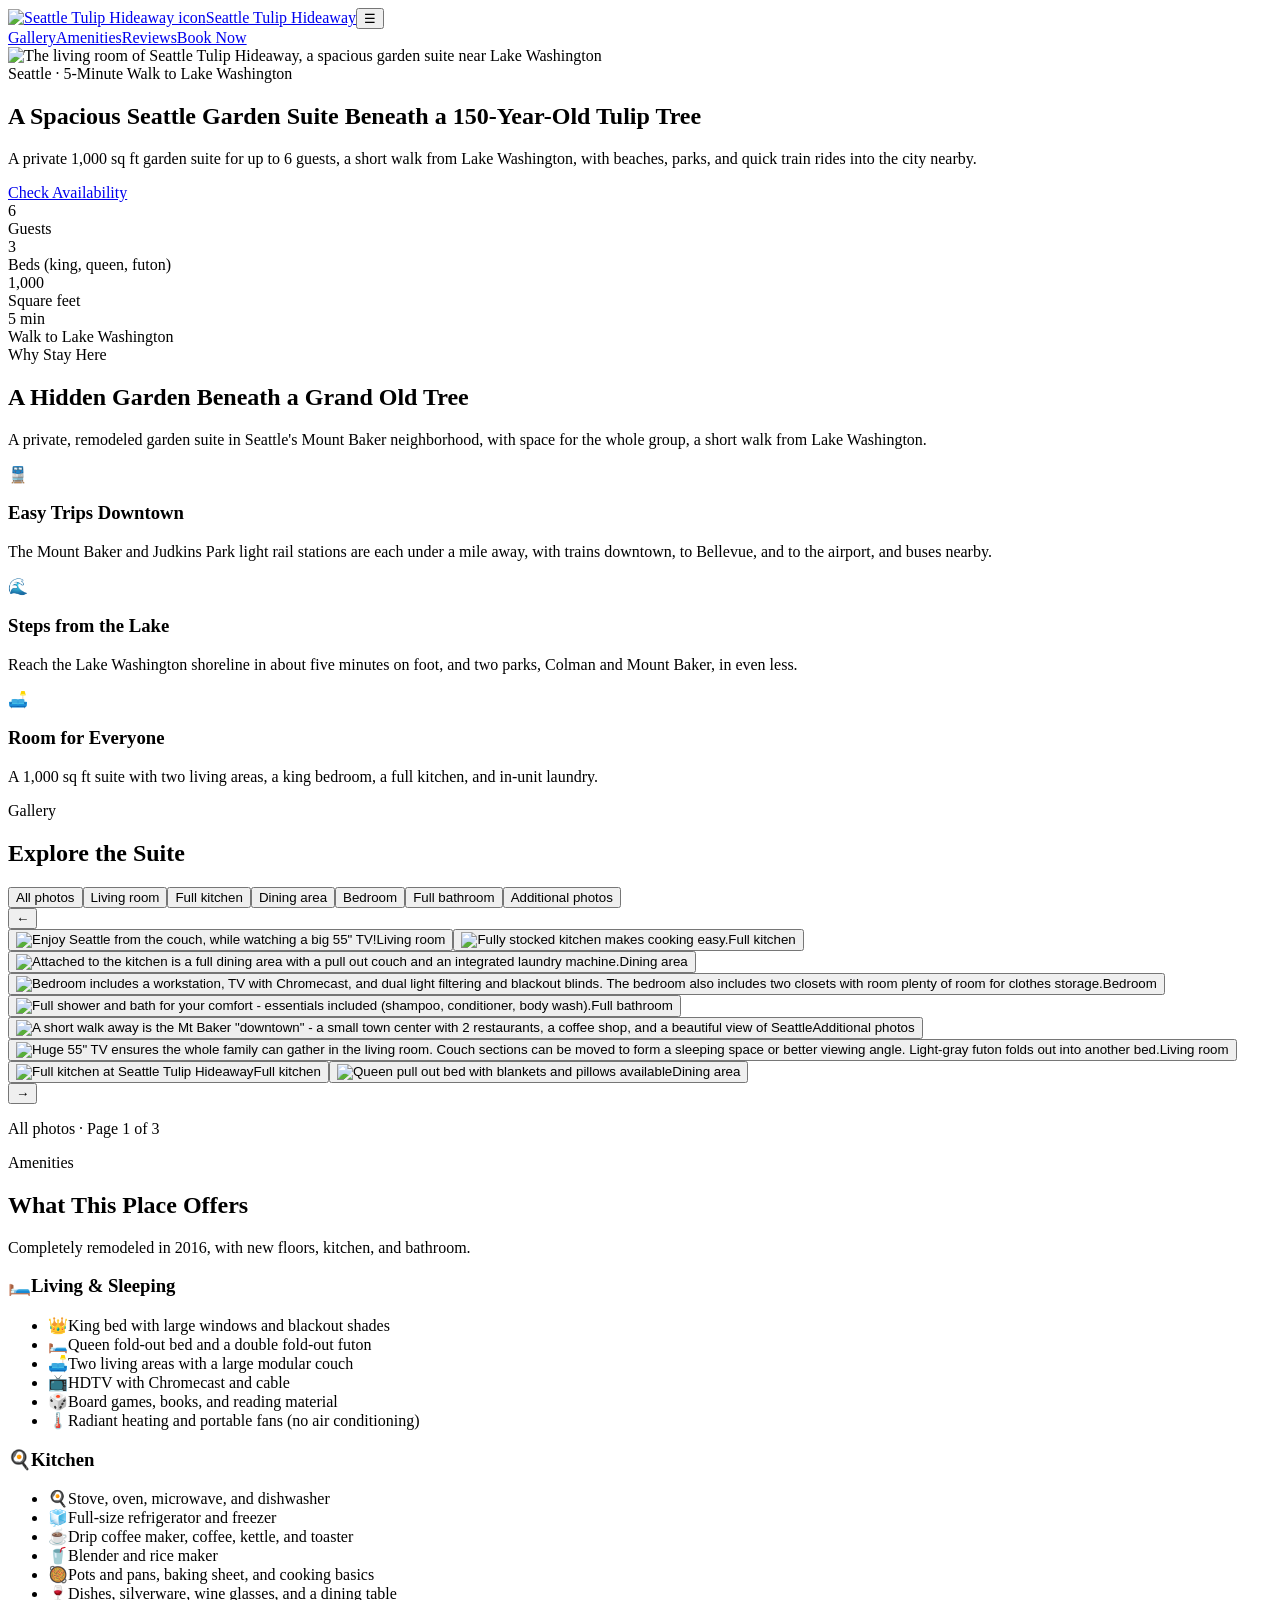
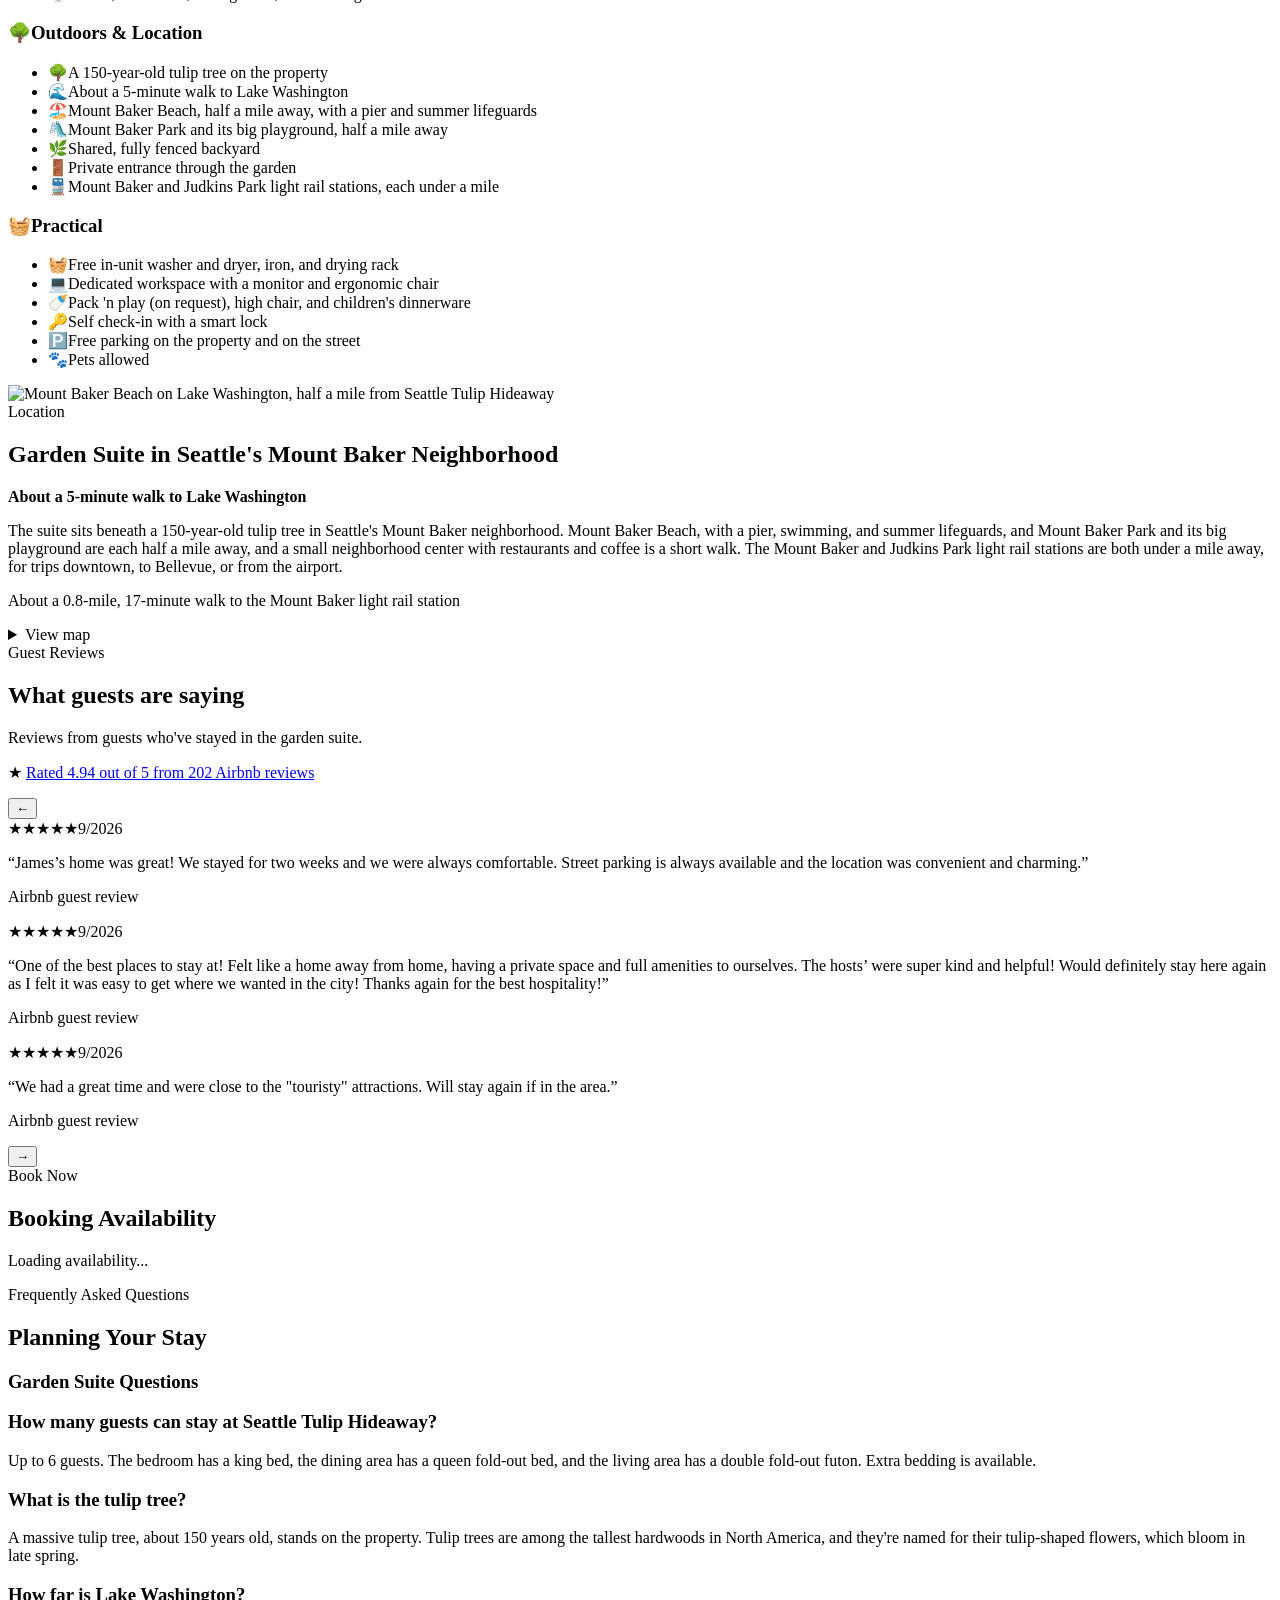
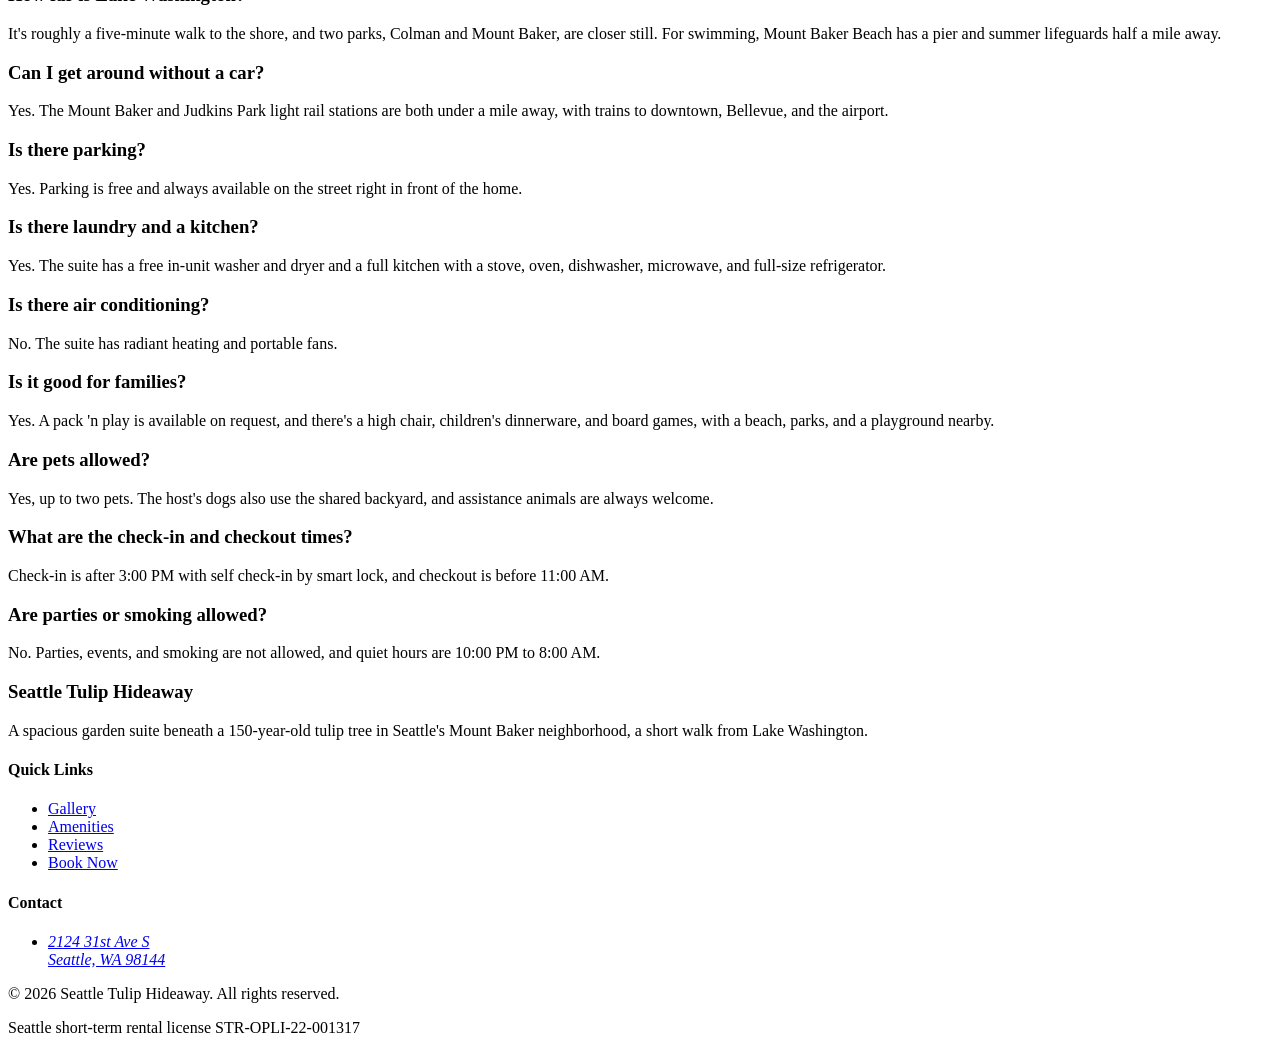
==== commit fa3d6752: "Deploy seattle-tulip-hideaway from 8adf71e" ====
--- a/index.html
+++ b/index.html
@@ -1 +1,3 @@
-<!DOCTYPE html><html lang="en" class="cormorant_garamond_37961228-module__MDQM4a__variable manrope_2fa10fcf-module__Oe2VTa__variable"><head><meta charSet="utf-8"/><meta name="viewport" content="width=device-width, initial-scale=1"/><link rel="preload" href="/SeattleTulipHideaway/_next/static/media/01e4147cff8141ee-s.p.3huc2loe0ie8a.woff2" as="font" crossorigin="" type="font/woff2"/><link rel="preload" href="/SeattleTulipHideaway/_next/static/media/a343f882a40d2cc9-s.p.1sj6eobyi31rd.woff2" as="font" crossorigin="" type="font/woff2"/><link rel="preload" as="image" imageSrcSet="/SeattleTulipHideaway/images/hero.jpg 1200w" imageSizes="max(100vw, 133vh)" fetchPriority="high"/><link rel="preload" as="image" href="/SeattleTulipHideaway/images/favicon/favicon.svg"/><link rel="stylesheet" href="/SeattleTulipHideaway/_next/static/chunks/1e_j9z0yzc7gm.css" data-precedence="next"/><link rel="stylesheet" href="/SeattleTulipHideaway/_next/static/chunks/0f6is9_vloel6.css" data-precedence="next"/><link rel="preload" as="script" fetchPriority="low" href="/SeattleTulipHideaway/_next/static/chunks/3l04zcqx63h3y.js"/><script src="/SeattleTulipHideaway/_next/static/chunks/22rmulynu0mv2.js" async=""></script><script src="/SeattleTulipHideaway/_next/static/chunks/0bma92pht_c97.js" async=""></script><script src="/SeattleTulipHideaway/_next/static/chunks/turbopack-17hi9xup8myil.js" async=""></script><script src="/SeattleTulipHideaway/_next/static/chunks/3fntmmi971322.js" async=""></script><script src="/SeattleTulipHideaway/_next/static/chunks/1_hxl-lgsii01.js" async=""></script><meta name="theme-color" content="#1a1a1a"/><title>Seattle Tulip Hideaway | Garden Suite Near Lake Washington</title><meta name="description" content="A 1,000 sq ft garden suite beneath a 150-year-old tulip tree, a 5-minute walk to Lake Washington in Seattle. Sleeps 6, full kitchen, in-unit laundry."/><link rel="manifest" href="https://jarlowrey.github.io/SeattleTulipHideaway/images/favicon/site.webmanifest"/><meta name="robots" content="index, follow"/><link rel="canonical" href="https://jarlowrey.github.io/SeattleTulipHideaway/"/><meta property="og:title" content="Seattle Tulip Hideaway | Garden Suite Near Lake Washington"/><meta property="og:description" content="A 1,000 sq ft garden suite beneath a 150-year-old tulip tree, a 5-minute walk to Lake Washington in Seattle. Sleeps 6, full kitchen, in-unit laundry."/><meta property="og:url" content="https://jarlowrey.github.io/SeattleTulipHideaway/"/><meta property="og:site_name" content="Seattle Tulip Hideaway"/><meta property="og:image" content="https://jarlowrey.github.io/SeattleTulipHideaway/images/hero.jpg"/><meta property="og:image:alt" content="Seattle Tulip Hideaway, a garden suite near Lake Washington in Seattle"/><meta property="og:type" content="website"/><meta name="twitter:card" content="summary_large_image"/><meta name="twitter:title" content="Seattle Tulip Hideaway | Garden Suite Near Lake Washington"/><meta name="twitter:description" content="A 1,000 sq ft garden suite beneath a 150-year-old tulip tree, a 5-minute walk to Lake Washington in Seattle. Sleeps 6, full kitchen, in-unit laundry."/><meta name="twitter:image" content="https://jarlowrey.github.io/SeattleTulipHideaway/images/hero.jpg"/><link rel="icon" href="https://jarlowrey.github.io/SeattleTulipHideaway/images/favicon/favicon.svg" type="image/svg+xml"/><link rel="icon" href="https://jarlowrey.github.io/SeattleTulipHideaway/images/favicon/favicon-32x32.png" sizes="32x32" type="image/png"/><link rel="icon" href="https://jarlowrey.github.io/SeattleTulipHideaway/images/favicon/favicon-16x16.png" sizes="16x16" type="image/png"/><link rel="apple-touch-icon" href="https://jarlowrey.github.io/SeattleTulipHideaway/images/favicon/apple-touch-icon.png" sizes="180x180"/><meta name="next-size-adjust" content=""/><script src="/SeattleTulipHideaway/_next/static/chunks/0cz1d0mv5g_q7.js" noModule=""></script></head><body id="top"><div hidden=""><!--$--><!--/$--></div><script type="application/ld+json">{"@context":"https://schema.org","@type":"VacationRental","@id":"https://jarlowrey.github.io/SeattleTulipHideaway/#rental","identifier":"seattle-tulip-hideaway-seattle-wa","name":"Seattle Tulip Hideaway","url":"https://jarlowrey.github.io/SeattleTulipHideaway/","description":"Private garden suite for up to 6 guests beneath a 150-year-old tulip tree in Seattle's Mount Baker neighborhood, a short walk from Lake Washington. It has 1,000 sq ft of space, a king bed, a queen fold-out, a double futon, a washer and dryer, a full kitchen, and its own garden entrance.","image":["https://jarlowrey.github.io/SeattleTulipHideaway/images/hero.jpg","https://jarlowrey.github.io/SeattleTulipHideaway/images/airbnb_images/1.jpg","https://jarlowrey.github.io/SeattleTulipHideaway/images/airbnb_images/2.jpg","https://jarlowrey.github.io/SeattleTulipHideaway/images/airbnb_images/3.jpg","https://jarlowrey.github.io/SeattleTulipHideaway/images/airbnb_images/4.jpg","https://jarlowrey.github.io/SeattleTulipHideaway/images/airbnb_images/5.jpg","https://jarlowrey.github.io/SeattleTulipHideaway/images/airbnb_images/6.jpg","https://jarlowrey.github.io/SeattleTulipHideaway/images/airbnb_images/7.jpg","https://jarlowrey.github.io/SeattleTulipHideaway/images/airbnb_images/8.jpg","https://jarlowrey.github.io/SeattleTulipHideaway/images/airbnb_images/9.jpg","https://jarlowrey.github.io/SeattleTulipHideaway/images/airbnb_images/10.jpg","https://jarlowrey.github.io/SeattleTulipHideaway/images/airbnb_images/11.jpg"],"address":{"@type":"PostalAddress","streetAddress":"2124 31st Ave S","addressLocality":"Seattle","addressRegion":"WA","postalCode":"98144","addressCountry":"US"},"latitude":47.584231,"longitude":-122.292915,"geo":{"@type":"GeoCoordinates","latitude":47.584231,"longitude":-122.292915},"checkinTime":"15:00:00","checkoutTime":"11:00:00","containsPlace":{"@type":"Accommodation","additionalType":"EntirePlace","occupancy":{"@type":"QuantitativeValue","maxValue":6},"numberOfBedrooms":1,"numberOfBathroomsTotal":1,"bed":{"@type":"BedDetails","numberOfBeds":3},"petsAllowed":true,"amenityFeature":[{"@type":"LocationFeatureSpecification","name":"Kitchen","value":true},{"@type":"LocationFeatureSpecification","name":"Washer","value":true},{"@type":"LocationFeatureSpecification","name":"Dryer","value":true},{"@type":"LocationFeatureSpecification","name":"Wifi","value":true},{"@type":"LocationFeatureSpecification","name":"Dedicated workspace","value":true},{"@type":"LocationFeatureSpecification","name":"Free parking","value":true},{"@type":"LocationFeatureSpecification","name":"Lake access","value":true},{"@type":"LocationFeatureSpecification","name":"Beach access","value":true},{"@type":"LocationFeatureSpecification","name":"Fenced backyard","value":true},{"@type":"LocationFeatureSpecification","name":"Self check-in","value":true}]},"sameAs":["https://www.airbnb.com/rooms/594865953049740631"],"aggregateRating":{"@type":"AggregateRating","ratingValue":4.94,"reviewCount":202,"bestRating":5}}</script><script type="application/ld+json">{"@context":"https://schema.org","@type":"FAQPage","mainEntity":[{"@type":"Question","name":"How many guests can stay at Seattle Tulip Hideaway?","acceptedAnswer":{"@type":"Answer","text":"Up to 6 guests. The bedroom has a king bed, the dining area has a queen fold-out bed, and the living area has a double fold-out futon. Extra bedding is available."}},{"@type":"Question","name":"What is the tulip tree?","acceptedAnswer":{"@type":"Answer","text":"A massive tulip tree, about 150 years old, stands on the property. Tulip trees are among the tallest hardwoods in North America, and they're named for their tulip-shaped flowers, which bloom in late spring."}},{"@type":"Question","name":"How far is Lake Washington?","acceptedAnswer":{"@type":"Answer","text":"It's roughly a five-minute walk to the shore, and two parks, Colman and Mount Baker, are closer still. For swimming, Mount Baker Beach has a pier and summer lifeguards half a mile away."}},{"@type":"Question","name":"Can I get around without a car?","acceptedAnswer":{"@type":"Answer","text":"Yes. The Mount Baker and Judkins Park light rail stations are both under a mile away, with trains to downtown, Bellevue, and the airport."}},{"@type":"Question","name":"Is there parking?","acceptedAnswer":{"@type":"Answer","text":"Yes. Parking is free and always available on the street right in front of the home."}},{"@type":"Question","name":"Is there laundry and a kitchen?","acceptedAnswer":{"@type":"Answer","text":"Yes. The suite has a free in-unit washer and dryer and a full kitchen with a stove, oven, dishwasher, microwave, and full-size refrigerator."}},{"@type":"Question","name":"Is there air conditioning?","acceptedAnswer":{"@type":"Answer","text":"No. The suite has radiant heating and portable fans."}},{"@type":"Question","name":"Is it good for families?","acceptedAnswer":{"@type":"Answer","text":"Yes. A pack 'n play is available on request, and there's a high chair, children's dinnerware, and board games, with a beach, parks, and a playground nearby."}},{"@type":"Question","name":"Are pets allowed?","acceptedAnswer":{"@type":"Answer","text":"Yes, up to two pets. The host's dogs also use the shared backyard, and assistance animals are always welcome."}},{"@type":"Question","name":"What are the check-in and checkout times?","acceptedAnswer":{"@type":"Answer","text":"Check-in is after 3:00 PM with self check-in by smart lock, and checkout is before 11:00 AM."}},{"@type":"Question","name":"Are parties or smoking allowed?","acceptedAnswer":{"@type":"Answer","text":"No. Parties, events, and smoking are not allowed, and quiet hours are 10:00 PM to 8:00 AM."}}]}</script><nav id="nav"><a class="logo" href="#top" aria-label="Return to the top of Seattle Tulip Hideaway"><img class="logo-icon" src="/SeattleTulipHideaway/images/favicon/favicon.svg" alt="Seattle Tulip Hideaway icon"/><span class="logo-text">Seattle Tulip Hideaway</span></a><button class="mobile-nav-toggle" type="button" aria-expanded="false" aria-controls="primary-navigation" aria-label="Open navigation">☰</button><div class="nav-links" id="primary-navigation"><a href="#gallery">Gallery</a><a href="#amenities">Amenities</a><a href="#reviews">Reviews</a><a href="#availability" class="availability-nav-link" aria-label="Check availability" title="Check availability">📅</a><a href="#book-now" class="nav-cta">Book Now</a></div></nav><section class="hero"><img src="/SeattleTulipHideaway/images/hero.jpg" srcSet="/SeattleTulipHideaway/images/hero.jpg 1200w" sizes="max(100vw, 133vh)" fetchPriority="high" alt="The living room of Seattle Tulip Hideaway, a spacious garden suite near Lake Washington" class="hero-image"/><div class="hero-overlay"></div><div class="hero-content"><div class="hero-subtitle">Seattle · 5-Minute Walk to Lake Washington</div><h1>A Spacious Seattle Garden Suite Beneath a 150-Year-Old Tulip Tree</h1><p class="hero-description">A private 1,000 sq ft garden suite for up to 6 guests, a short walk from Lake Washington, with beaches, parks, and quick train rides into the city nearby.</p><a href="#availability" class="hero-cta">Check Availability</a></div></section><div class="stats" style="--stat-columns:4"><div class="stat"><div class="stat-number">6</div><div class="stat-label">Guests</div></div><div class="stat"><div class="stat-number">3</div><div class="stat-label">Beds (king, queen, futon)</div></div><div class="stat"><div class="stat-number">1,000</div><div class="stat-label">Square feet</div></div><div class="stat"><div class="stat-number">5 min</div><div class="stat-label">Walk to Lake Washington</div></div></div><section class="section"><div class="section-header"><div class="section-tag">Why Stay Here</div><h2 class="section-title">A Hidden Garden Beneath a Grand Old Tree</h2><p class="section-description">A private, remodeled garden suite in Seattle&#x27;s Mount Baker neighborhood, with space for the whole group, a short walk from Lake Washington.</p></div><div class="features-grid"><div class="feature"><div class="feature-icon">🚆</div><h3>Easy Trips Downtown</h3><p>The Mount Baker and Judkins Park light rail stations are each under a mile away, with trains downtown, to Bellevue, and to the airport, and buses nearby.</p></div><div class="feature"><div class="feature-icon">🌊</div><h3>Steps from the Lake</h3><p>Reach the Lake Washington shoreline in about five minutes on foot, and two parks, Colman and Mount Baker, in even less.</p></div><div class="feature"><div class="feature-icon">🛋️</div><h3>Room for Everyone</h3><p>A 1,000 sq ft suite with two living areas, a king bedroom, a full kitchen, and in-unit laundry.</p></div></div></section><section class="section" id="gallery"><div class="section-header"><div class="section-tag">Gallery</div><h2 class="section-title">Explore the Suite</h2></div><div id="photo-gallery"><div class="gallery-filters" role="group" aria-label="Filter photos by room"><button class="gallery-filter" type="button" aria-pressed="true">All photos</button><button class="gallery-filter" type="button" aria-pressed="false">Living room</button><button class="gallery-filter" type="button" aria-pressed="false">Full kitchen</button><button class="gallery-filter" type="button" aria-pressed="false">Dining area</button><button class="gallery-filter" type="button" aria-pressed="false">Bedroom</button><button class="gallery-filter" type="button" aria-pressed="false">Full bathroom</button><button class="gallery-filter" type="button" aria-pressed="false">Additional photos</button></div><div class="gallery-carousel"><button class="review-nav" type="button" aria-label="Previous photos" title="Previous photos">←</button><div class="gallery-grid"><button class="gallery-item" type="button" aria-label="View full-size photo: Enjoy Seattle from the couch, while watching a big 55&quot; TV!"><img src="/SeattleTulipHideaway/images/airbnb_thumbnails/1-480.webp" srcSet="/SeattleTulipHideaway/images/airbnb_thumbnails/1-480.webp 480w, /SeattleTulipHideaway/images/airbnb_thumbnails/1-800.webp 800w" sizes="(max-width: 768px) 90vw, (max-width: 1024px) 45vw, min(30vw, 490px)" alt="Enjoy Seattle from the couch, while watching a big 55&quot; TV!" loading="lazy" decoding="async"/><span class="gallery-item-room">Living room</span></button><button class="gallery-item" type="button" aria-label="View full-size photo: Huge 55&quot; TV ensures the whole family can gather in the living room. Couch sections can be moved to form a sleeping space or better viewing angle. Light-gray futon folds out into another bed."><img src="/SeattleTulipHideaway/images/airbnb_thumbnails/2-480.webp" srcSet="/SeattleTulipHideaway/images/airbnb_thumbnails/2-480.webp 480w, /SeattleTulipHideaway/images/airbnb_thumbnails/2-800.webp 800w" sizes="(max-width: 768px) 90vw, (max-width: 1024px) 45vw, min(30vw, 490px)" alt="Huge 55&quot; TV ensures the whole family can gather in the living room. Couch sections can be moved to form a sleeping space or better viewing angle. Light-gray futon folds out into another bed." loading="lazy" decoding="async"/><span class="gallery-item-room">Living room</span></button><button class="gallery-item" type="button" aria-label="View full-size photo: See historic photos of Seattle throughout the home."><img src="/SeattleTulipHideaway/images/airbnb_thumbnails/3-480.webp" srcSet="/SeattleTulipHideaway/images/airbnb_thumbnails/3-480.webp 480w, /SeattleTulipHideaway/images/airbnb_thumbnails/3-800.webp 800w" sizes="(max-width: 768px) 90vw, (max-width: 1024px) 45vw, min(30vw, 490px)" alt="See historic photos of Seattle throughout the home." loading="lazy" decoding="async"/><span class="gallery-item-room">Living room</span></button><button class="gallery-item" type="button" aria-label="View full-size photo: Fully stocked kitchen makes cooking easy."><img src="/SeattleTulipHideaway/images/airbnb_thumbnails/4-480.webp" srcSet="/SeattleTulipHideaway/images/airbnb_thumbnails/4-480.webp 480w, /SeattleTulipHideaway/images/airbnb_thumbnails/4-800.webp 800w" sizes="(max-width: 768px) 90vw, (max-width: 1024px) 45vw, min(30vw, 490px)" alt="Fully stocked kitchen makes cooking easy." loading="lazy" decoding="async"/><span class="gallery-item-room">Full kitchen</span></button><button class="gallery-item" type="button" aria-label="View full-size photo: Full kitchen"><img src="/SeattleTulipHideaway/images/airbnb_thumbnails/5-480.webp" srcSet="/SeattleTulipHideaway/images/airbnb_thumbnails/5-480.webp 480w, /SeattleTulipHideaway/images/airbnb_thumbnails/5-800.webp 800w" sizes="(max-width: 768px) 90vw, (max-width: 1024px) 45vw, min(30vw, 490px)" alt="Full kitchen at Seattle Tulip Hideaway" loading="lazy" decoding="async"/><span class="gallery-item-room">Full kitchen</span></button><button class="gallery-item" type="button" aria-label="View full-size photo: Kitchen has many tools, appliances and utensils. By default, we have a special drink station for you to make the perfect cup of tea, coffee, or fruit smoothie!"><img src="/SeattleTulipHideaway/images/airbnb_thumbnails/6-480.webp" srcSet="/SeattleTulipHideaway/images/airbnb_thumbnails/6-480.webp 480w, /SeattleTulipHideaway/images/airbnb_thumbnails/6-800.webp 800w" sizes="(max-width: 768px) 90vw, (max-width: 1024px) 45vw, min(30vw, 490px)" alt="Kitchen has many tools, appliances and utensils. By default, we have a special drink station for you to make the perfect cup of tea, coffee, or fruit smoothie!" loading="lazy" decoding="async"/><span class="gallery-item-room">Full kitchen</span></button><button class="gallery-item" type="button" aria-label="View full-size photo: Attached to the kitchen is a full dining area with a pull out couch and an integrated laundry machine."><img src="/SeattleTulipHideaway/images/airbnb_thumbnails/7-480.webp" srcSet="/SeattleTulipHideaway/images/airbnb_thumbnails/7-480.webp 480w, /SeattleTulipHideaway/images/airbnb_thumbnails/7-800.webp 800w" sizes="(max-width: 768px) 90vw, (max-width: 1024px) 45vw, min(30vw, 490px)" alt="Attached to the kitchen is a full dining area with a pull out couch and an integrated laundry machine." loading="lazy" decoding="async"/><span class="gallery-item-room">Dining area</span></button><button class="gallery-item" type="button" aria-label="View full-size photo: Queen pull out bed with blankets and pillows available"><img src="/SeattleTulipHideaway/images/airbnb_thumbnails/8-480.webp" srcSet="/SeattleTulipHideaway/images/airbnb_thumbnails/8-480.webp 480w, /SeattleTulipHideaway/images/airbnb_thumbnails/8-800.webp 800w" sizes="(max-width: 768px) 90vw, (max-width: 1024px) 45vw, min(30vw, 490px)" alt="Queen pull out bed with blankets and pillows available" loading="lazy" decoding="async"/><span class="gallery-item-room">Dining area</span></button><button class="gallery-item" type="button" aria-label="View full-size photo: Dining area"><img src="/SeattleTulipHideaway/images/airbnb_thumbnails/9-480.webp" srcSet="/SeattleTulipHideaway/images/airbnb_thumbnails/9-480.webp 480w, /SeattleTulipHideaway/images/airbnb_thumbnails/9-800.webp 800w" sizes="(max-width: 768px) 90vw, (max-width: 1024px) 45vw, min(30vw, 490px)" alt="Dining area at Seattle Tulip Hideaway" loading="lazy" decoding="async"/><span class="gallery-item-room">Dining area</span></button></div><button class="review-nav" type="button" aria-label="Next photos" title="Next photos">→</button></div><p class="gallery-page-status" aria-live="polite">All photos · Page 1 of 3</p><dialog class="photo-lightbox" aria-label="Photo"><button class="photo-lightbox-close" type="button" aria-label="Close photo">×</button></dialog></div></section><section class="section amenities" id="amenities"><div class="section-header"><div class="section-tag">Amenities</div><h2 class="section-title">What This Place Offers</h2><p class="section-description">Completely remodeled in 2016, with new floors, kitchen, and bathroom.</p></div><div class="amenities-grid"><div class="amenity-category"><h3><span class="amenity-category-icon" aria-hidden="true">🛏️</span>Living &amp; Sleeping</h3><ul class="amenity-list"><li><span class="amenity-item-icon" aria-hidden="true">👑</span><span>King bed with large windows and blackout shades</span></li><li><span class="amenity-item-icon" aria-hidden="true">🛏️</span><span>Queen fold-out bed and a double fold-out futon</span></li><li><span class="amenity-item-icon" aria-hidden="true">🛋️</span><span>Two living areas with a large modular couch</span></li><li><span class="amenity-item-icon" aria-hidden="true">📺</span><span>HDTV with Chromecast and cable</span></li><li><span class="amenity-item-icon" aria-hidden="true">🎲</span><span>Board games, books, and reading material</span></li><li><span class="amenity-item-icon" aria-hidden="true">🌡️</span><span>Radiant heating and portable fans (no air conditioning)</span></li></ul></div><div class="amenity-category"><h3><span class="amenity-category-icon" aria-hidden="true">🍳</span>Kitchen</h3><ul class="amenity-list"><li><span class="amenity-item-icon" aria-hidden="true">🍳</span><span>Stove, oven, microwave, and dishwasher</span></li><li><span class="amenity-item-icon" aria-hidden="true">🧊</span><span>Full-size refrigerator and freezer</span></li><li><span class="amenity-item-icon" aria-hidden="true">☕</span><span>Drip coffee maker, coffee, kettle, and toaster</span></li><li><span class="amenity-item-icon" aria-hidden="true">🥤</span><span>Blender and rice maker</span></li><li><span class="amenity-item-icon" aria-hidden="true">🥘</span><span>Pots and pans, baking sheet, and cooking basics</span></li><li><span class="amenity-item-icon" aria-hidden="true">🍷</span><span>Dishes, silverware, wine glasses, and a dining table</span></li></ul></div><div class="amenity-category"><h3><span class="amenity-category-icon" aria-hidden="true">🌳</span>Outdoors &amp; Location</h3><ul class="amenity-list"><li><span class="amenity-item-icon" aria-hidden="true">🌳</span><span>A 150-year-old tulip tree on the property</span></li><li><span class="amenity-item-icon" aria-hidden="true">🌊</span><span>About a 5-minute walk to Lake Washington</span></li><li><span class="amenity-item-icon" aria-hidden="true">🏖️</span><span>Mount Baker Beach, half a mile away, with a pier and summer lifeguards</span></li><li><span class="amenity-item-icon" aria-hidden="true">🛝</span><span>Mount Baker Park and its big playground, half a mile away</span></li><li><span class="amenity-item-icon" aria-hidden="true">🌿</span><span>Shared, fully fenced backyard</span></li><li><span class="amenity-item-icon" aria-hidden="true">🚪</span><span>Private entrance through the garden</span></li><li><span class="amenity-item-icon" aria-hidden="true">🚆</span><span>Mount Baker and Judkins Park light rail stations, each under a mile</span></li></ul></div><div class="amenity-category"><h3><span class="amenity-category-icon" aria-hidden="true">🧺</span>Practical</h3><ul class="amenity-list"><li><span class="amenity-item-icon" aria-hidden="true">🧺</span><span>Free in-unit washer and dryer, iron, and drying rack</span></li><li><span class="amenity-item-icon" aria-hidden="true">💻</span><span>Dedicated workspace with a monitor and ergonomic chair</span></li><li><span class="amenity-item-icon" aria-hidden="true">🍼</span><span>Pack &#x27;n play (on request), high chair, and children&#x27;s dinnerware</span></li><li><span class="amenity-item-icon" aria-hidden="true">🔑</span><span>Self check-in with a smart lock</span></li><li><span class="amenity-item-icon" aria-hidden="true">🅿️</span><span>Free parking on the property and on the street</span></li><li><span class="amenity-item-icon" aria-hidden="true">🐾</span><span>Pets allowed</span></li></ul></div></div><div class="highlight-section"><div class="highlight-image"><img src="/SeattleTulipHideaway/images/location.jpg" width="1024" height="683" loading="lazy" decoding="async" alt="Mount Baker Beach on Lake Washington, half a mile from Seattle Tulip Hideaway"/></div><div class="highlight-content"><div class="section-tag">Location</div><h2 class="section-title">Garden Suite in Seattle&#x27;s Mount Baker Neighborhood</h2><p><strong>About a 5-minute walk to Lake Washington</strong></p><p>The suite sits beneath a 150-year-old tulip tree in Seattle&#x27;s Mount Baker neighborhood. Mount Baker Beach, with a pier, swimming, and summer lifeguards, and Mount Baker Park and its big playground are each half a mile away, and a small neighborhood center with restaurants and coffee is a short walk. The Mount Baker and Judkins Park light rail stations are both under a mile away, for trips downtown, to Bellevue, or from the airport.</p><p class="location-map-summary">About a 0.8-mile, 17-minute walk to the Mount Baker light rail station</p><details class="location-map"><summary>View map</summary><iframe src="https://www.google.com/maps?output=embed&amp;saddr=2124%2031st%20Ave%20S%2C%20Seattle%20WA&amp;daddr=2722%20S%20Winthrop%20St%2C%20Seattle%2C%20WA&amp;dirflg=w" title="Map from 2124 31st Ave S, Seattle WA 98144 to Mount Baker light rail station" loading="lazy" referrerPolicy="no-referrer-when-downgrade"></iframe><a class="location-map-directions" href="https://www.google.com/maps/dir/?api=1&amp;origin=2124%2031st%20Ave%20S%2C%20Seattle%20WA%2098144&amp;destination=2722%20S%20Winthrop%20St%2C%20Seattle%2C%20WA&amp;travelmode=walking" target="_blank" rel="noopener noreferrer">Open directions in Google Maps</a></details></div></div></section><section class="reviews-section" id="reviews"><div class="section-header"><div class="section-tag">Guest Reviews</div><h2 class="section-title">What guests are saying</h2><p class="section-description">Reviews from guests who&#x27;ve stayed in the garden suite.</p><p class="review-summary"><span aria-hidden="true">★</span> <a href="https://www.airbnb.com/rooms/594865953049740631" target="_blank" rel="noopener noreferrer">Rated 4.94 out of 5 from 202 Airbnb reviews</a></p></div><div id="reviews-carousel" aria-live="polite"><div class="reviews-carousel"><button class="review-nav" type="button" aria-label="Previous reviews" title="Previous reviews">←</button><div class="reviews-grid"><article class="review-card"><div class="review-card-header"><span class="review-rating" aria-label="5 out of 5 stars">★★★★★</span><time class="review-date">9/2026</time></div><p class="review-text">“James’s home was great! We stayed for two weeks and we were always comfortable. Street parking is always available and the location was convenient  and charming.”</p><p class="review-label">Airbnb guest review</p></article><article class="review-card"><div class="review-card-header"><span class="review-rating" aria-label="5 out of 5 stars">★★★★★</span><time class="review-date">9/2026</time></div><p class="review-text">“One of the best places to stay at! Felt like a home away from home, having a private space and full amenities to ourselves. The hosts’ were super kind and helpful! Would definitely stay here again as I felt it was easy to get where we wanted in the city! Thanks again for the best hospitality!”</p><p class="review-label">Airbnb guest review</p></article><article class="review-card"><div class="review-card-header"><span class="review-rating" aria-label="5 out of 5 stars">★★★★★</span><time class="review-date">9/2026</time></div><p class="review-text">“We had a great time and were close to the &quot;touristy&quot; attractions.  Will stay again if in the area.”</p><p class="review-label">Airbnb guest review</p></article></div><button class="review-nav" type="button" aria-label="Next reviews" title="Next reviews">→</button></div></div></section><section class="availability-section-wrap" id="availability"><div class="availability-section"><div class="section-header"><div class="section-tag">Availability</div><h2 class="section-title">Current Availability</h2></div><div id="availability-calendar" class="availability-calendar"><p class="availability-status">Loading availability...</p></div></div></section><section class="cta-section" id="book-now"><h2 class="section-title">Book Now</h2><div class="booking-details"><h3 class="booking-details-title">Book Direct With Confidence and Save 10%</h3><a href="https://forms.gle/NXbwHZfeWVDsm5ny7" target="_blank" rel="noopener noreferrer" class="cta-button">Book Direct</a><div class="booking-tabs" role="tablist" aria-label="Direct booking details"><button class="booking-tab" id="payment-tab" role="tab" aria-selected="true" aria-controls="payment-panel" tabindex="0">Payments</button><button class="booking-tab" id="cancellation-tab" role="tab" aria-selected="false" aria-controls="cancellation-panel" tabindex="-1">Cancellations</button><button class="booking-tab" id="non-refundable-tab" role="tab" aria-selected="false" aria-controls="non-refundable-panel" tabindex="-1">Non-refundable Option</button><button class="booking-tab" id="misc-tab" role="tab" aria-selected="false" aria-controls="misc-panel" tabindex="-1">Terms</button><button class="booking-tab" id="deposit-tab" role="tab" aria-selected="false" aria-controls="deposit-panel" tabindex="-1">Deposit</button></div><div class="booking-panel" id="payment-panel" role="tabpanel" aria-labelledby="payment-tab" tabindex="0"><p><strong>30% due to reserve your dates</strong></p><p>The remaining balance is due 90 days before check-in.</p><p>Choose the payment method that works best for you:</p><ul><li>Zelle (0% fee)</li><li>Venmo (1.9% additional fee)</li><li>PayPal (3.5% additional fee)</li></ul></div><div class="booking-panel" id="cancellation-panel" role="tabpanel" aria-labelledby="cancellation-tab" tabindex="0" hidden=""><p>Damage deposit will always be 100% refunded if you cancel before check-in.</p><p>Trip payment refund depends on how far in advance of your check-in day you cancel:</p><ul><li>100% refund :: 31+ days</li><li>50% refund :: 15-30 days</li><li>0% refund :: 0-14 days</li></ul></div><div class="booking-panel" id="non-refundable-panel" role="tabpanel" aria-labelledby="non-refundable-tab" tabindex="0" hidden=""><p>If you choose this option, the full amount is due at time of booking.</p><p>No refunds for trip payments will be issued for cancellations made after the booking is confirmed.</p><p>An additional 10% discount will be applied.</p><p>NOTE: Damage deposit will also be due upfront, but will be refunded if you cancel before check-in.</p></div><div class="booking-panel" id="misc-panel" role="tabpanel" aria-labelledby="misc-tab" tabindex="0" hidden=""><ul><li>Two-night minimum stay</li><li>Pets are allowed, with a maximum of two pets</li><li>No smoking, vaping, or e-cigarettes inside; a $250 fine applies if this rule is ignored</li><li>Quiet hours are from 10:00 PM to 8:00 AM</li><li>Maximum occupancy is 6 guests</li><li>Check-in is at 3:00 PM and check-out is at 11:00 AM</li></ul></div><div class="booking-panel" id="deposit-panel" role="tabpanel" aria-labelledby="deposit-tab" tabindex="0" hidden=""><p><strong>$800 refundable damage deposit</strong></p><p>The deposit is refunded after your stay, provided there is no damage to the property.</p></div></div><div class="platform-booking"><h3>Book Through Platforms</h3><p>Prefer to book through a vacation rental platform? Use Airbnb below.</p><div class="platform-booking-actions"><a href="https://www.airbnb.com/rooms/594865953049740631" target="_blank" rel="noopener noreferrer" class="cta-button">Book on Airbnb</a></div></div></section><section class="section" id="faq"><div class="section-header"><div class="section-tag">Frequently Asked Questions</div><h2 class="section-title">Planning Your Stay</h2></div><div class="booking-details faq-details"><h3 class="booking-details-title">Garden Suite Questions</h3><h3>How many guests can stay at Seattle Tulip Hideaway?</h3><p>Up to 6 guests. The bedroom has a king bed, the dining area has a queen fold-out bed, and the living area has a double fold-out futon. Extra bedding is available.</p><h3>What is the tulip tree?</h3><p>A massive tulip tree, about 150 years old, stands on the property. Tulip trees are among the tallest hardwoods in North America, and they&#x27;re named for their tulip-shaped flowers, which bloom in late spring.</p><h3>How far is Lake Washington?</h3><p>It&#x27;s roughly a five-minute walk to the shore, and two parks, Colman and Mount Baker, are closer still. For swimming, Mount Baker Beach has a pier and summer lifeguards half a mile away.</p><h3>Can I get around without a car?</h3><p>Yes. The Mount Baker and Judkins Park light rail stations are both under a mile away, with trains to downtown, Bellevue, and the airport.</p><h3>Is there parking?</h3><p>Yes. Parking is free and always available on the street right in front of the home.</p><h3>Is there laundry and a kitchen?</h3><p>Yes. The suite has a free in-unit washer and dryer and a full kitchen with a stove, oven, dishwasher, microwave, and full-size refrigerator.</p><h3>Is there air conditioning?</h3><p>No. The suite has radiant heating and portable fans.</p><h3>Is it good for families?</h3><p>Yes. A pack &#x27;n play is available on request, and there&#x27;s a high chair, children&#x27;s dinnerware, and board games, with a beach, parks, and a playground nearby.</p><h3>Are pets allowed?</h3><p>Yes, up to two pets. The host&#x27;s dogs also use the shared backyard, and assistance animals are always welcome.</p><h3>What are the check-in and checkout times?</h3><p>Check-in is after 3:00 PM with self check-in by smart lock, and checkout is before 11:00 AM.</p><h3>Are parties or smoking allowed?</h3><p>No. Parties, events, and smoking are not allowed, and quiet hours are 10:00 PM to 8:00 AM.</p></div></section><footer><div class="footer-grid"><div class="footer-brand"><h3>Seattle Tulip Hideaway</h3><p>A spacious garden suite beneath a 150-year-old tulip tree in Seattle&#x27;s Mount Baker neighborhood, a short walk from Lake Washington.</p></div><div class="footer-section"><h4>Quick Links</h4><ul class="footer-links"><li><a href="#gallery">Gallery</a></li><li><a href="#amenities">Amenities</a></li><li><a href="#reviews">Reviews</a></li><li><a href="#availability">Availability</a></li></ul></div><div class="footer-section"><h4>Contact</h4><ul class="footer-links"><li><address class="footer-address"><a href="https://www.google.com/maps/search/?api=1&amp;query=47.584231%2C-122.292915" target="_blank" rel="noopener noreferrer">2124 31st Ave S<br/>Seattle, WA 98144</a></address></li></ul></div></div><div class="footer-bottom"><p>© <!-- -->2026<!-- --> <!-- -->Seattle Tulip Hideaway<!-- -->. All rights reserved.</p><p>Seattle short-term rental license STR-OPLI-22-001317</p></div></footer><!--$--><!--/$--><script src="/SeattleTulipHideaway/_next/static/chunks/3l04zcqx63h3y.js" id="_R_" async=""></script><script>(self.__next_f=self.__next_f||[]).push([0])</script><script>self.__next_f.push([1,"1:\"$Sreact.fragment\"\n2:I[39756,[\"/SeattleTulipHideaway/_next/static/chunks/3fntmmi971322.js\"],\"default\"]\n3:I[37457,[\"/SeattleTulipHideaway/_next/static/chunks/3fntmmi971322.js\"],\"default\"]\n15:I[68027,[\"/SeattleTulipHideaway/_next/static/chunks/3fntmmi971322.js\"],\"default\",1]\n:HL[\"/SeattleTulipHideaway/_next/static/chunks/1e_j9z0yzc7gm.css\",\"style\"]\n:HL[\"/SeattleTulipHideaway/_next/static/media/01e4147cff8141ee-s.p.3huc2loe0ie8a.woff2\",\"font\",{\"crossOrigin\":\"\",\"type\":\"font/woff2\"}]\n:HL[\"/SeattleTulipHideaway/_next/static/media/a343f882a40d2cc9-s.p.1sj6eobyi31rd.woff2\",\"font\",{\"crossOrigin\":\"\",\"type\":\"font/woff2\"}]\n:HL[\"/SeattleTulipHideaway/_next/static/chunks/0f6is9_vloel6.css\",\"style\"]\n4:Tbba,{\"@context\":\"https://schema.org\",\"@type\":\"VacationRental\",\"@id\":\"https://jarlowrey.github.io/SeattleTulipHideaway/#rental\",\"identifier\":\"seattle-tulip-hideaway-seattle-wa\",\"name\":\"Seattle Tulip Hideaway\",\"url\":\"https://jarlowrey.github.io/SeattleTulipHideaway/\",\"description\":\"Private garden suite for up to 6 guests beneath a 150-year-old tulip tree in Seattle's Mount Baker neighborhood, a short walk from Lake Washington. It has 1,000 sq ft of space, a king bed, a queen fold-out, a double futon, a washer and dryer, a full kitchen, and its own garden entrance.\",\"image\":[\"https://jarlowrey.github.io/SeattleTulipHideaway/images/hero.jpg\",\"https://jarlowrey.github.io/SeattleTulipHideaway/images/airbnb_images/1.jpg\",\"https://jarlowrey.github.io/SeattleTulipHideaway/images/airbnb_images/2.jpg\",\"https://jarlowrey.github.io/SeattleTulipHideaway/images/airbnb_images/3.jpg\",\"https://jarlowrey.github.io/SeattleTulipHideaway/images/airbnb_images/4.jpg\",\"https://jarlowrey.github.io/SeattleTulipHideaway/images/airbnb_images/5.jpg\",\"https://jarlowrey.github.io/SeattleTulipHideaway/images/airbnb_images/6.jpg\",\"https://jarlowrey.github.io/SeattleTulipHideaway/images/airbnb_images/7.jpg\",\"https://jarlowrey.github.io/SeattleTulipHideaway/images/airbnb_images/8.jpg\",\"https://jarlowrey.github.io/SeattleTulipHideaway/images/airbnb_images/9.jpg\",\"https://jarlowrey.github.io/SeattleTulipHideaway/images/airbnb_images/10.jpg\",\"https://jarlowrey.github.io/SeattleTulipHideaway/images/airbnb_images/11.jpg\"],\"address\":{\"@type\":\"PostalAddress\",\"streetAddress\":\"2124 31st Ave S\",\"addressLocality\":\"Seattle\",\"addressRegion\":\"WA\",\"postalCode\":\"98144\",\"addressCountry\":\"US\"},\"latitude\":47.584231,\"longitude\":-122.292915,\"geo\":{\"@type\":\"GeoCoordinates\",\"latitude\":47.584231,\"longitude\":-122.292915},\"checkinTime\":\"15:00:00\",\"checkoutTime\":\"11:00:00\",\"containsPlace\":{\"@type\":\"Accommodation\",\"additionalType\":\"EntirePlace\",\"occupancy\":{\"@type\":\"QuantitativeValue\",\"maxValue\":6},\"numberOfBedrooms\":1,\"numberOfBathroomsTotal\":1,\"bed\":{\"@type\":\"BedDetails\",\"numberOfBeds\":3},\"petsAllowed\":true,\"amenityFeature\":[{\"@type\":\"LocationFeatureSpecification\",\"name\":\"Kitchen\",\"value\":true},{\"@type\":\"LocationFeatureSpecification\",\"name\":\"Washer\",\"value\":true},{\"@type\":\"LocationFeatureSpecification\",\"name\":\"Dryer\",\"value\":true},{\"@type\":\"LocationFeatureSpecification\",\"name\":\"Wifi\",\"value\":true},{\"@type\":\"LocationFeatureSpecification\",\"name\":\"Dedicated workspace\",\"value\":true},{\"@type\":\"LocationFeatureSpecification\",\"name\":\"Free parking\",\"value\":true},{\"@type\":\"LocationFeatureSpecification\",\"name\":\"Lake access\",\"value\":true},{\"@type\":\"LocationFeatureSpecification\",\"name\":\"Beach access\",\"value\":true},{\"@type\":\"LocationFeatureSpecification\",\"name\":\"Fenced backyard\",\"value\":true},{\"@type\":\"LocationFeatureSpecification\",\"name\":\"Self check-in\",\"value\":true}]},\"sameAs\":[\"https://www.airbnb.com/rooms/594865953049740631\"],\"aggregateRating\":{\"@type\":\"AggregateRating\",\"ratingValue\":4.94,\"reviewCount\":202,\"bestRating\":5}}0:{\"P\":null,\"c\":[\"\",\"\"],\"q\":\"\",\"i\":false,\"f\":[[[\"\",{\"children\":[\"__PAGE__\",{},\"$undefined\",\"$undefined\",4608]},\"$undefined\",\"$undefined\",4624],[[\"$\",\"$1\",\"c\",{\"children\":[[[\"$\",\"link\",\"0\",{\"rel\":\"stylesheet\",\"href\":\"/SeattleTulipHideaway/_next/static/chunks/1e_j9z0yzc7gm.css\",\"precedence\":\"next\",\"crossOrigin\":\"$undefined\",\"nonce\":\"$undefined\"}],[\"$\",\"script\",\"script-0\",{\"src\":\"/SeattleTulipHideaway/_next/static/chunks/3fntmmi971322.js\",\"async\":true,\"nonce\":\"$undefined\"}]],[\"$\",\"html\",null,{\"lang\":\"en\",\"className\":\"cormorant_garamond_37961228-module__MDQM4a__variable manrope_2fa10fcf-module__Oe2VTa__variable\",\"children\":[\"$\",\"body\",null,{\"id\":\"top\",\"children\":[\"$\",\"$L2\",null,{\"parallelRouterKey\":\"children\",\"error\":\"$undefined\",\"errorStyles\":\"$undefined\",\"errorScripts\":\"$undefined\",\"template\":[\"$\",\"$L3\",null,{}],\"templateStyles\":\"$undefined\",\"templateScripts\":\"$undefined\",\"notFound\":[[\"$\",\"main\",null,{\"className\":\"not-found\",\"style\":{\"backgroundImage\":\"url('/SeattleTulipHideaway/images/hero.jpg')\"},\"children\":[\"$\",\"div\",null,{\"className\":\"not-found-card\",\"children\":[[\"$\",\"div\",null,{\"className\":\"section-tag\",\"children\":\"Page not found\"}],[\"$\",\"h1\",null,{\"children\":\"This path doesn't lead anywhere\"}],[\"$\",\"p\",null,{\"children\":\"The page you're looking for doesn't exist. Head back to Seattle Tulip Hideaway, a spacious garden suite a short walk from Lake Washington.\"}],[\"$\",\"a\",null,{\"href\":\"/SeattleTulipHideaway/\",\"className\":\"hero-cta\",\"children\":\"Back to Seattle Tulip Hideaway\"}]]}]}],[]],\"forbidden\":\"$undefined\",\"unauthorized\":\"$undefined\"}]}]}]]}],{\"children\":[[\"$\",\"$1\",\"c\",{\"children\":[[[\"$\",\"script\",null,{\"type\":\"application/ld+json\",\"dangerouslySetInnerHTML\":{\"__html\":\"$4\"}}],\"$L5\",\"$L6\",\"$L7\",\"$L8\",\"$L9\",\"$La\",\"$Lb\",\"$Lc\",\"$Ld\",\"$Le\",\"$Lf\",\"$L10\"],[\"$L11\",\"$L12\"],\"$L13\"]}],{},null,false,null]},null,false,null],\"$L14\",false]],\"m\":\"$undefined\",\"G\":[\"$15\",[\"$L16\"]],\"S\":true,\"h\":null,\"r\":\"$undefined\",\"s\":\"$undefined\",\"a\":\"$undefined\",\"l\":\"$undefined\",\"p\":\"$undefined\",\"d\":\"$undefined\",\"b\":\"G4GbOSTd1z6rEhAhxWFc9\"}\n18:I[65583,[\"/SeattleTulipHideaway/_next/static/chunks/3fntmmi971322.js\",\"/SeattleTulipHideaway/_next/static/chunks/1_hxl-lgsii01.js\"],\"default\"]\n19:I[20239,[\"/SeattleTulipHideaway/_next/static/chunks/3fntmmi971322.js\",\"/SeattleTulipHideaway/_next/static/chunks/1_hxl-lgsii01.js\"],\"default\"]\n23:I[59272,[\"/SeattleTulipHideaway/_next/static/chunks/3fntmmi971322.js\",\"/SeattleTulipHideaway/_next/static/chunks/1_hxl-lgsii01.js\"],\"default\"]\n24:I[11704,[\"/SeattleTulipHideaway/_next/static/chunks/3fntmmi971322.js\",\"/SeattleTulipHideaway/_next/static/chunks/1_hxl-lgsii01.js\"],\"default\"]\n25:I[55863,[\"/SeattleTulipHideaway/_next/static/chunks/3fntmmi971322.js\",\"/SeattleTulipHideaway/_next/static/chunks/1_hxl-lgsii01.js\"],\"default\"]\n26:I[97367,[\"/SeattleTulipHideaway/_next/static/chunks/3fntmmi971322.js\"],\"OutletBoundary\"]\n27:\"$Sreact.suspense\"\n29:I[97367,[\"/SeattleTulipHideaway/_next/static/chunks/3fntmmi971322.js\"],\"ViewportBoundary\"]\n2b:I[97367,[\"/SeattleTulipHideaway/_next/static/chunks/3fntmmi971322.js\"],\"MetadataBoundary\"]\n:HL[\"/SeattleTulipHideaway/images/hero.jpg\",\"image\",{\"imageSrcSet\":\"/SeattleTulipHideaway/images/hero.jpg 1200w\",\"imageSizes\":\"max(100vw, 133vh)\",\"fetchPriority\":\"high\"}]\n17:Ta54,{\"@context\":\"https://schema.org\",\"@type\":\"FAQPage\",\"mainEntity\":[{\"@type\":\"Question\",\"name\":\"How many guests can stay at Seattle Tulip Hideaway?\",\"acceptedAnswer\":{\"@type\":\"Answer\",\"text\":\"Up to 6 guests. The bedroom has a king bed, the dining area has a queen fold-out bed, and the living area has a double fold-out futon. Extra bedding is available.\"}},{\"@type\":\"Question\",\"name\":\"What is the tulip tree?\",\"acceptedAnswer\":{\"@type\":\"Answer\",\"text\":\"A massive tulip tree, about 150 years old, stands on the property. Tulip trees are among the tallest hardwoods in North America, and they're named for their tulip-shaped flowers, which bloom in late spring.\"}},{\"@type\":\"Question\",\"name\":\"How far is Lake Washington?\",\"acceptedAnswer\":{\"@type\":\"Answer\",\"text\":\"It's roughly a five-minute walk to the shore, and two parks, Colman and Mount Baker, are closer still. For swimming, Mount Baker Beach has a pier and summer lifeguards half a mile away.\"}},{\"@type\":\"Question\",\"name\":\"Can I get around without a car?\",\"acceptedAnswer\":{\"@type\":\"Answer\",\"text\":\"Yes. The Mount Baker and Judkins Park light rail stations are both under a mile away, with trains to downtown, Bellevue, and the airport.\"}},{\"@type\":\"Question\",\"name\":\"Is there parking?\",\"acceptedAnswer\":{\"@type\":\"Answer\",\"text\":\"Yes. Parking is free and always available on the street right in front of the home.\"}},{\"@type\":\"Question\",\"name\":\"Is there laundry and a kitchen?\",\"acceptedAnswer\":{\"@type\":\"Answer\",\"text\":\"Yes. The suite has a free in-unit washer and dryer and a full kitchen with a stove, oven, dishwasher, microwave, and full-size refrigerator.\"}},{\"@type\":\"Question\",\"name\":\"Is there air conditioning?\",\"acceptedAnswer\":{\"@type\":\"Answer\",\"text\":\"No. The suite has radiant heating and portable fans.\"}},{\"@type\":\"Question\",\"name\":\"Is it good for families?\",\"acceptedAnswer\":{\"@type\":\"Answer\",\"text\":\"Yes. A pack 'n play is available on request, and there's a high chair, children's dinnerware, and board games, with a beach, parks, and a playground nearby.\"}},{\"@type\":\"Question\",\"name\":\"Are pets allowed?\",\"acceptedAnswer\":{\"@type\":\"Answer\",\"text\":\"Yes, up to two pets. The host's dogs also use the shared backyard, and assistance animals are always welcome.\"}},{\"@type\":\"Question\",\"name\":\"What are the check-in and checkout times?\",\"acceptedAnswer\":{\"@type\":\"Answer\",\"text\":\"Check-in is after 3:00 PM with self check-in by smart lock, and checkout is before 11:00 AM.\"}},{\"@type\":\"Question\",\"name\":\"Are parties or smoking allowed?\",\"acceptedAnswer\":{\"@type\":\"Answer\",\"text\":\"No. Parties, events, and smoking are not allowed, and quiet hours are 10:00 PM to 8:00 AM.\"}}]}5:[\"$\",\"script\",null,{\"type\":\"application/ld+json\",\"dangerouslySetInnerHTML\":{\"__html\":\"$17\"}}]\n6:[\"$\",\"$L18\",null,{\"siteName\":\"Seattle Tulip Hideaway\",\"logo\":\"/SeattleTulipHideaway/images/favicon/favicon.svg\",\"instagram\":\"$undefined\",\"instagramIcon\":\"/SeattleTulipHideaway/images/instagram-icon.png\",\"showReviews\":true,\"showAvailability\":true}]\n7:[\"$\",\"section\",null,{\"className\":\"hero\",\"children\":[[\"$\",\"img\",null,{\"src\":\"/SeattleTulipHideaway/images/hero.jpg\",\"srcSet\":\"/SeattleTulipHideaway/images/hero.jpg 1200w\",\"sizes\":\"max(100vw, 133vh)\",\"fetchPriority\":\"high\",\"alt\":\"The living room of Seattle Tulip Hideaway, a spacious garden suite near Lake Washington\",\"className\":\"hero-image\"}],[\"$\",\"div\",null,{\"className\":\"hero-overlay\"}],[\"$\",\"div\",null,{\"className\":\"hero-content\",\"children\":[[\"$\",\"div\",null,{\"className\":\"hero-subtitle\",\"children\":\"Seattle · 5-Minute Walk to Lake Washington\"}],[\"$\",\"h1\",null,{\"children\":\"A Spacious Seattle Garden Suite Beneath a 150-Year-Old Tulip Tree\"}],[\"$\",\"p\",null,{\"className\":\"hero-description\",\"children\":\"A private 1,000 sq ft garden suite for up to 6 guests, a short walk from Lake Washington, with beaches, parks, and quick train rides into the city nearby.\"}],[\"$\",\"a\",null,{\"href\":\"#availability\",\"className\":\"hero-cta\",\"children\":\"Check Availability\"}]]}]]}]\n8:[\"$\",\"div\",null,{\"className\":\"stats\",\"style\":{\"--stat-columns\":4},\"children\":[[\"$\",\"div\",\"Guests\",{\"className\":\"stat\",\"children\":[[\"$\",\"div\",null,{\"className\":\"stat-number\",\"children\":\"6\"}],[\"$\",\"div\",null,{\"className\":\"stat-label\",\"children\":\"Guests\"}]]}],[\"$\",\"div\",\"Beds (king, queen, futon)\",{\"className\":\"stat\",\"children\":[[\"$\",\"div\",null,{\"className\":\"stat-number\",\"children\":\"3\"}],[\"$\",\"div\",null,{\"className\":\"stat-label\",\"children\":\"Beds (king, queen, futon)\"}]]}],[\"$\",\"div\",\"Square feet\",{\"className\":\"stat\",\"children\":[[\"$\",\"div\",null,{\"className\":\"stat-number\",\"children\":\"1,000\"}],[\"$\",\"div\",null,{\"className\":\"stat-label\",\"children\":\"Square feet\"}]]}],[\"$\",\"div\",\"Walk to Lake Washington\",{\"className\":\"stat\",\"children\":[[\"$\",\"div\",null,{\"className\":\"stat-number\",\"children\":\"5 min\"}],[\"$\",\"div\",null,{\"className\":\"stat-label\",\"children\":\"Walk to Lake Washington\"}]]}]]}]\n9:[\"$\",\"section\",null,{\"className\":\"section\",\"children\":[[\"$\",\"div\",null,{\"className\":\"section-header\",\"children\":[[\"$\",\"div\",null,{\"className\":\"section-tag\",\"children\":\"Why Stay Here\"}],[\"$\",\"h2\",null,{\"className\":\"section-title\",\"children\":\"A Hidden Garden Beneath a Grand Old Tree\"}],[\"$\",\"p\",null,{\"className\":\"section-description\",\"children\":\"A private, remodeled garden suite in Seattle's Mount Baker neighborhood, with space for the whole group, a short walk from Lake Washington.\"}]]}],[\"$\",\"div\",null,{\"className\":\"features-grid\",\"children\":[[\"$\",\"div\",\"Easy Trips Downtown\",{\"className\":\"feature\",\"children\":[[\"$\",\"div\",null,{\"className\":\"feature-icon\",\"children\":\"🚆\"}],[\"$\",\"h3\",null,{\"children\":\"Easy Trips Downtown\"}],[\"$\",\"p\",null,{\"children\":\"The Mount Baker and Judkins Park light rail stations are each under a mile away, with trains downtown, to Bellevue, and to the airport, and buses nearby.\"}]]}],[\"$\",\"div\",\"Steps from the Lake\",{\"className\":\"feature\",\"children\":[[\"$\",\"div\",null,{\"className\":\"feature-icon\",\"children\":\"🌊\"}],[\"$\",\"h3\",null,{\"children\":\"Steps from the Lake\"}],[\"$\",\"p\",null,{\"children\":\"Reach the Lake Washington shoreline in about five minutes on foot, and two parks, Colman and Mount Baker, in even less.\"}]]}],[\"$\",\"div\",\"Room for Everyone\",{\"className\":\"feature\",\"children\":[[\"$\",\"div\",null,{\"className\":\"feature-icon\",\"children\":\"🛋️\"}],[\"$\",\"h3\",null,{\"children\":\"Room for Everyone\"}],[\"$\",\"p\",null,{\"children\":\"A 1,000 sq ft suite with two living areas, a king bedroom, a full kitchen, and in-unit laundry.\"}]]}]]}]]}]\na:[\"$\",\"section\",null,{\"className\":\"section\",\"id\":\"gallery\",\"children\":[[\"$\",\"div\",null,{\"className\":\"section-header\",\"children\":[[\"$\",\"div\",null,{\"className\":\"section-tag\",\"children\":\"Gallery\"}],[\"$\",\"h2\",null,{\"className\":\"section-title\",\"children\":\"Explore the Suite\"}]]}],[\"$\",\"div\",null,{\"id\":\"photo-gallery\",\"children\":[\"$\",\"$L19\",null,{\"photos\":[{\"order\":1,\"file\":\"1.jpg\",\"thumbnails\":[{\"file\":\"1-480.webp\",\"width\":480},{\"file\":\"1-800.webp\",\"width\":800}],\"photoId\":\"2629372562\",\"room\":\"Living room\",\"description\":\"Enjoy Seattle from the couch, while watching a big 55\\\" TV!\",\"sourceUrl\":\"https://a0.muscache.com/im/pictures/hosting/Hosting-594865953049740631/original/0f2f7863-1dec-45f5-86e1-870290a31d64.png\"},{\"order\":2,\"file\":\"2.jpg\",\"thumbnails\":[{\"file\":\"2-480.webp\",\"width\":480},{\"file\":\"2-800.webp\",\"width\":800}],\"photoId\":\"2629372066\",\"room\":\"Living room\",\"description\":\"Huge 55\\\" TV ensures the whole family can gather in the living room. Couch sections can be moved to form a sleeping space or better viewing angle. Light-gray futon folds out into another bed.\",\"sourceUrl\":\"https://a0.muscache.com/im/pictures/hosting/Hosting-594865953049740631/original/ce8a916f-0365-4493-9a3d-f056bb8f7a76.png\"},{\"order\":3,\"file\":\"3.jpg\",\"thumbnails\":[{\"file\":\"3-480.webp\",\"width\":480},{\"file\":\"3-800.webp\",\"width\":800}],\"photoId\":\"2629372568\",\"room\":\"Living room\",\"description\":\"See historic photos of Seattle throughout the home.\",\"sourceUrl\":\"https://a0.muscache.com/im/pictures/hosting/Hosting-594865953049740631/original/90f66278-de97-4028-b480-1c100b9e5e98.png\"},{\"order\":4,\"file\":\"4.jpg\",\"thumbnails\":[{\"file\":\"4-480.webp\",\"width\":480},{\"file\":\"4-800.webp\",\"width\":800}],\"photoId\":\"2629376427\",\"room\":\"Full kitchen\",\"description\":\"Fully stocked kitchen makes cooking easy.\",\"sourceUrl\":\"https://a0.muscache.com/im/pictures/hosting/Hosting-594865953049740631/original/aecc243a-43ef-42bb-a7de-e42757b8c901.png\"},{\"order\":5,\"file\":\"5.jpg\",\"thumbnails\":[{\"file\":\"5-480.webp\",\"width\":480},{\"file\":\"5-800.webp\",\"width\":800}],\"photoId\":\"2629387842\",\"room\":\"Full kitchen\",\"description\":\"\",\"sourceUrl\":\"https://a0.muscache.com/im/pictures/hosting/Hosting-594865953049740631/original/334f312e-e677-4a06-b133-8f05f0b00969.png\"},{\"order\":6,\"file\":\"6.jpg\",\"thumbnails\":[{\"file\":\"6-480.webp\",\"width\":480},{\"file\":\"6-800.webp\",\"width\":800}],\"photoId\":\"2629376452\",\"room\":\"Full kitchen\",\"description\":\"Kitchen has many tools, appliances and utensils. By default, we have a special drink station for you to make the perfect cup of tea, coffee, or fruit smoothie!\",\"sourceUrl\":\"https://a0.muscache.com/im/pictures/hosting/Hosting-594865953049740631/original/cad10694-d041-4e6b-bf9c-f74a28de3617.png\"},{\"order\":7,\"file\":\"7.jpg\",\"thumbnails\":[{\"file\":\"7-480.webp\",\"width\":480},{\"file\":\"7-800.webp\",\"width\":800}],\"photoId\":\"2629384350\",\"room\":\"Dining area\",\"description\":\"Attached to the kitchen is a full dining area with a pull out couch and an integrated laundry machine.\",\"sourceUrl\":\"https://a0.muscache.com/im/pictures/hosting/Hosting-594865953049740631/original/6d4bc015-02f3-403c-8c1b-418f3b72b57c.jpeg\"},{\"order\":8,\"file\":\"8.jpg\",\"thumbnails\":[{\"file\":\"8-480.webp\",\"width\":480},{\"file\":\"8-800.webp\",\"width\":800}],\"photoId\":\"2629384322\",\"room\":\"Dining area\",\"description\":\"Queen pull out bed with blankets and pillows available\",\"sourceUrl\":\"https://a0.muscache.com/im/pictures/hosting/Hosting-594865953049740631/original/df149712-8073-4f4c-863a-0e0ca1e20532.jpeg\"},{\"order\":9,\"file\":\"9.jpg\",\"thumbnails\":[{\"file\":\"9-480.webp\",\"width\":480},{\"file\":\"9-800.webp\",\"width\":800}],\"photoId\":\"2629384325\",\"room\":\"Dining area\",\"description\":\"\",\"sourceUrl\":\"https://a0.muscache.com/im/pictures/hosting/Hosting-594865953049740631/original/9d6622ce-5e90-43d4-9638-1c5f411b6a54.jpeg\"},{\"order\":10,\"file\":\"10.jpg\",\"thumbnails\":[{\"file\":\"10-480.webp\",\"width\":480},{\"file\":\"10-800.webp\",\"width\":800}],\"photoId\":\"2629384331\",\"room\":\"Dining area\",\"description\":\"\",\"sourceUrl\":\"https://a0.muscache.com/im/pictures/hosting/Hosting-594865953049740631/original/60bab433-e6e4-41b3-875b-8cfa513c164a.jpeg\"},{\"order\":11,\"file\":\"11.jpg\",\"thumbnails\":[{\"file\":\"11-480.webp\",\"width\":480},{\"file\":\"11-800.webp\",\"width\":800}],\"photoId\":\"2629389535\",\"room\":\"Dining area\",\"description\":\"Laundry machine has a full detergent tank inside of it - no need to bring your own! It automatically dispenses the detergent and both washes and dries your clothes.\",\"sourceUrl\":\"https://a0.muscache.com/im/pictures/hosting/Hosting-594865953049740631/original/d56c3e5f-9c8c-4150-8774-097c7f4bca31.png\"},{\"order\":12,\"file\":\"12.jpg\",\"thumbnails\":[{\"file\":\"12-480.webp\",\"width\":480},{\"file\":\"12-800.webp\",\"width\":800}],\"photoId\":\"2709759247\",\"room\":\"Bedroom\",\"description\":\"Bedroom includes a workstation, TV with Chromecast, and dual light filtering and blackout blinds. The bedroom also includes two closets with room plenty of room for clothes storage.\",\"sourceUrl\":\"https://a0.muscache.com/im/pictures/hosting/Hosting-594865953049740631/original/154daca0-05d7-4356-a35d-407ae1077ec3.jpeg\"},{\"order\":13,\"file\":\"13.jpg\",\"thumbnails\":[{\"file\":\"13-480.webp\",\"width\":480},{\"file\":\"13-800.webp\",\"width\":800}],\"photoId\":\"2709761149\",\"room\":\"Bedroom\",\"description\":\"\",\"sourceUrl\":\"https://a0.muscache.com/im/pictures/hosting/Hosting-594865953049740631/original/b9679935-b46d-40e5-bf27-57ffd729bb9c.jpeg\"},{\"order\":14,\"file\":\"14.jpg\",\"thumbnails\":[{\"file\":\"14-480.webp\",\"width\":480},{\"file\":\"14-800.webp\",\"width\":800}],\"photoId\":\"2709759250\",\"room\":\"Bedroom\",\"description\":\"Work desk and large TV in main bedroom with two closets\",\"sourceUrl\":\"https://a0.muscache.com/im/pictures/hosting/Hosting-594865953049740631/original/25bb5afd-3578-4cbc-a71c-8c511d472ac4.jpeg\"},{\"order\":15,\"file\":\"15.jpg\",\"thumbnails\":[{\"file\":\"15-480.webp\",\"width\":480},{\"file\":\"15-800.webp\",\"width\":800}],\"photoId\":\"2629369138\",\"room\":\"Full bathroom\",\"description\":\"Full shower and bath for your comfort - essentials included (shampoo, conditioner, body wash).\",\"sourceUrl\":\"https://a0.muscache.com/im/pictures/hosting/Hosting-594865953049740631/original/9f8796ff-c537-4bf2-ad33-53d6be242c45.png\"},{\"order\":16,\"file\":\"16.jpg\",\"thumbnails\":[{\"file\":\"16-480.webp\",\"width\":480},{\"file\":\"16-800.webp\",\"width\":800}],\"photoId\":\"2629369189\",\"room\":\"Full bathroom\",\"description\":\"Giant illuminated mirror and magnifier mirror makes makeup and personal attention easy!\",\"sourceUrl\":\"https://a0.muscache.com/im/pictures/hosting/Hosting-594865953049740631/original/e2588f40-57fb-469f-8c82-11a5da7dc004.png\"},{\"order\":17,\"file\":\"17.jpg\",\"thumbnails\":[{\"file\":\"17-480.webp\",\"width\":480},{\"file\":\"17-800.webp\",\"width\":800}],\"photoId\":\"2685543206\",\"room\":\"Additional photos\",\"description\":\"A short walk away is the Mt Baker \\\"downtown\\\" - a small town center with\\n2 restaurants, a coffee shop, and a beautiful view of Seattle\",\"sourceUrl\":\"https://a0.muscache.com/im/pictures/hosting/Hosting-594865953049740631/original/e25bd449-ff6f-46b6-a03a-fed57987aa64.jpeg\"},{\"order\":18,\"file\":\"18.jpg\",\"thumbnails\":[{\"file\":\"18-480.webp\",\"width\":480},{\"file\":\"18-497.webp\",\"width\":497}],\"photoId\":\"2423976422\",\"room\":\"Additional photos\",\"description\":\"Floor plan!\",\"sourceUrl\":\"https://a0.muscache.com/im/pictures/hosting/Hosting-594865953049740631/original/70ac684f-5dc0-4402-9f93-d1a01aeffc5d.png\"},{\"order\":19,\"file\":\"19.jpg\",\"thumbnails\":[{\"file\":\"19-480.webp\",\"width\":480},{\"file\":\"19-800.webp\",\"width\":800}],\"photoId\":\"2629462014\",\"room\":\"Additional photos\",\"description\":\"Hop on the LINK to explore the Seattle/Bellevue region! Both the Mount Baker and Judkins Park stations are less than 1 mile away. Save money and ride the train from the Airport, then go back out to explore the city or catch a game/concert.\",\"sourceUrl\":\"https://a0.muscache.com/im/pictures/hosting/Hosting-594865953049740631/original/1ee299be-74f5-46e6-9a2d-a5acefc561d3.png\"},{\"order\":20,\"file\":\"20.jpg\",\"thumbnails\":[{\"file\":\"20-480.webp\",\"width\":480},{\"file\":\"20-800.webp\",\"width\":800}],\"photoId\":\"2698903332\",\"room\":\"Additional photos\",\"description\":\"Half a mile from the house is the wonderful Mt Baker Beach. Fish off the end of the pier or take the family for a swim! Lifeguards are active in the summer to help watch the kids. Most summers the city tows in a diving platform for your backflips!\",\"sourceUrl\":\"https://a0.muscache.com/im/pictures/hosting/Hosting-594865953049740631/original/f869ab76-7aa4-4a46-9abb-ad5c99016572.jpeg\"},{\"order\":21,\"file\":\"21.jpg\",\"thumbnails\":[{\"file\":\"21-480.webp\",\"width\":480},{\"file\":\"21-800.webp\",\"width\":800}],\"photoId\":\"2698904718\",\"room\":\"Additional photos\",\"description\":\"Half a mile from the home is the huge Mt Baker Park Playground (even bigger than this photo). Grab some delicious Italian food at Mioposto restaurant across the street and play with the kids in the park!\",\"sourceUrl\":\"https://a0.muscache.com/im/pictures/hosting/Hosting-594865953049740631/original/461884e4-b174-437d-b34f-01e1a5b268d2.jpeg\"}],\"siteName\":\"Seattle Tulip Hideaway\",\"basePath\":\"/SeattleTulipHideaway\"}]}]]}]\nb:[\"$\",\"section\",null,{\"className\":\"section amenities\",\"id\":\"amenities\",\"children\":[[\"$\",\"div\",null,{\"className\":\"section-header\",\"children\":[[\"$\",\"div\",null,{\"className\":\"section-tag\",\"children\":\"Amenities\"}],[\"$\",\"h2\",null,{\"className\":\"section-title\",\"children\":\"What This Place Offers\"}],[\"$\",\"p\",null,{\"className\":\"section-description\",\"children\":\"Completely remodeled in 2016, with new floors, kitchen, and bathroom.\"}]]}],[\"$\",\"div\",null,{\"className\":\"amenities-grid\",\"children\":[[\"$\",\"div\",\"Living \u0026 Sleeping\",{\"className\":\"amenity-category\",\"children\":[[\"$\",\"h3\",null,{\"children\":[[\"$\",\"span\",null,{\"className\":\"amenity-category-icon\",\"aria-hidden\":\"true\",\"children\":\"🛏️\"}],\"Living \u0026 Sleeping\"]}],[\"$\",\"ul\",null,{\"className\":\"amenity-list\",\"children\":[[\"$\",\"li\",\"King bed with large windows and blackout shades\",{\"children\":[[\"$\",\"span\",null,{\"className\":\"amenity-item-icon\",\"aria-hidden\":\"true\",\"children\":\"👑\"}],[\"$\",\"span\",null,{\"children\":\"King bed with large windows and blackout shades\"}]]}],[\"$\",\"li\",\"Queen fold-out bed and a double fold-out futon\",{\"children\":[[\"$\",\"span\",null,{\"className\":\"amenity-item-icon\",\"aria-hidden\":\"true\",\"children\":\"🛏️\"}],[\"$\",\"span\",null,{\"children\":\"Queen fold-out bed and a double fold-out futon\"}]]}],[\"$\",\"li\",\"Two living areas with a large modular couch\",{\"children\":[[\"$\",\"span\",null,{\"className\":\"amenity-item-icon\",\"aria-hidden\":\"true\",\"children\":\"🛋️\"}],[\"$\",\"span\",null,{\"children\":\"Two living areas with a large modular couch\"}]]}],[\"$\",\"li\",\"HDTV with Chromecast and cable\",{\"children\":[[\"$\",\"span\",null,{\"className\":\"amenity-item-icon\",\"aria-hidden\":\"true\",\"children\":\"📺\"}],[\"$\",\"span\",null,{\"children\":\"HDTV with Chromecast and cable\"}]]}],[\"$\",\"li\",\"Board games, books, and reading material\",{\"children\":[[\"$\",\"span\",null,{\"className\":\"amenity-item-icon\",\"aria-hidden\":\"true\",\"children\":\"🎲\"}],[\"$\",\"span\",null,{\"children\":\"Board games, books, and reading material\"}]]}],[\"$\",\"li\",\"Radiant heating and portable fans (no air conditioning)\",{\"children\":[[\"$\",\"span\",null,{\"className\":\"amenity-item-icon\",\"aria-hidden\":\"true\",\"children\":\"🌡️\"}],[\"$\",\"span\",null,{\"children\":\"Radiant heating and portable fans (no air conditioning)\"}]]}]]}]]}],[\"$\",\"div\",\"Kitchen\",{\"className\":\"amenity-category\",\"children\":[[\"$\",\"h3\",null,{\"children\":[[\"$\",\"span\",null,{\"className\":\"amenity-category-icon\",\"aria-hidden\":\"true\",\"children\":\"🍳\"}],\"Kitchen\"]}],[\"$\",\"ul\",null,{\"className\":\"amenity-list\",\"children\":[[\"$\",\"li\",\"Stove, oven, microwave, and dishwasher\",{\"children\":[[\"$\",\"span\",null,{\"className\":\"amenity-item-icon\",\"aria-hidden\":\"true\",\"children\":\"🍳\"}],[\"$\",\"span\",null,{\"children\":\"Stove, oven, microwave, and dishwasher\"}]]}],[\"$\",\"li\",\"Full-size refrigerator and freezer\",{\"children\":[[\"$\",\"span\",null,{\"className\":\"amenity-item-icon\",\"aria-hidden\":\"true\",\"children\":\"🧊\"}],[\"$\",\"span\",null,{\"children\":\"Full-size refrigerator and freezer\"}]]}],[\"$\",\"li\",\"Drip coffee maker, coffee, kettle, and toaster\",{\"children\":[[\"$\",\"span\",null,{\"className\":\"amenity-item-icon\",\"aria-hidden\":\"true\",\"children\":\"☕\"}],[\"$\",\"span\",null,{\"children\":\"Drip coffee maker, coffee, kettle, and toaster\"}]]}],[\"$\",\"li\",\"Blender and rice maker\",{\"children\":[[\"$\",\"span\",null,{\"className\":\"amenity-item-icon\",\"aria-hidden\":\"true\",\"children\":\"🥤\"}],[\"$\",\"span\",null,{\"children\":\"Blender and rice maker\"}]]}],[\"$\",\"li\",\"Pots and pans, baking sheet, and cooking basics\",{\"children\":[[\"$\",\"span\",null,{\"className\":\"amenity-item-icon\",\"aria-hidden\":\"true\",\"children\":\"🥘\"}],[\"$\",\"span\",null,{\"children\":\"Pots and pans, baking sheet, and cooking basics\"}]]}],[\"$\",\"li\",\"Dishes, silverware, wine glasses, and a dining table\",{\"children\":[[\"$\",\"span\",null,{\"className\":\"amenity-item-icon\",\"aria-hidden\":\"true\",\"children\":\"🍷\"}],[\"$\",\"span\",null,{\"children\":\"Dishes, silverware, wine glasses, and a dining table\"}]]}]]}]]}],[\"$\",\"div\",\"Outdoors \u0026 Location\",{\"className\":\"amenity-category\",\"children\":[[\"$\",\"h3\",null,{\"children\":[[\"$\",\"span\",null,{\"className\":\"amenity-category-icon\",\"aria-hidden\":\"true\",\"children\":\"🌳\"}],\"Outdoors \u0026 Location\"]}],[\"$\",\"ul\",null,{\"className\":\"amenity-list\",\"children\":[[\"$\",\"li\",\"A 150-year-old tulip tree on the property\",{\"children\":[[\"$\",\"span\",null,{\"className\":\"amenity-item-icon\",\"aria-hidden\":\"true\",\"children\":\"🌳\"}],[\"$\",\"span\",null,{\"children\":\"A 150-year-old tulip tree on the property\"}]]}],[\"$\",\"li\",\"About a 5-minute walk to Lake Washington\",{\"children\":[\"$L1a\",\"$L1b\"]}],\"$L1c\",\"$L1d\",\"$L1e\",\"$L1f\",\"$L20\"]}]]}],\"$L21\"]}],\"$L22\"]}]\nc:[\"$\",\"section\",null,{\"className\":\"reviews-section\",\"id\":\"reviews\",\"children\":[[\"$\",\"div\",null,{\"className\":\"section-header\",\"children\":[[\"$\",\"div\",null,{\"className\":\"section-tag\",\"children\":\"Guest Reviews\"}],[\"$\",\"h2\",null,{\"className\":\"section-title\",\"children\":\"What guests are saying\"}],[\"$\",\"p\",null,{\"className\":\"section-description\",\"children\":\"Reviews from guests who've stayed in the garden suite.\"}],[\"$\",\"p\",null,{\"className\":\"review-summary\",\"children\":[[\"$\",\"span\",null,{\"aria-hidden\":\"true\",\"children\":\"★\"}],\" \",[\"$\",\"a\",null,{\"href\":\"https://www.airbnb.com/rooms/594865953049740631\",\"target\":\"_blank\",\"rel\":\"noopener noreferrer\",\"children\":\"Rated 4.94 out of 5 from 202 Airbnb reviews\"}]]}]]}],[\"$\",\"div\",null,{\"id\":\"reviews-carousel\",\"aria-live\":\"polite\",\"children\":[\"$\",\"$L23\",null,{\"reviews\":[{\"id\":\"1779154785456783093\",\"rating\":5,\"date\":\"9/2026\",\"text\":\"James’s home was great! We stayed for two weeks and we were always comfortable. Street parking is always available and the location was convenient  and charming.\"},{\"id\":\"1768906805288756859\",\"rating\":5,\"date\":\"9/2026\",\"text\":\"One of the best places to stay at! Felt like a home away from home, having a private space and full amenities to ourselves. The hosts’ were super kind and helpful! Would definitely stay here again as I felt it was easy to get where we wanted in the city! Thanks again for the best hospitality!\"},{\"id\":\"1784218740301028853\",\"rating\":5,\"date\":\"9/2026\",\"text\":\"We had a great time and were close to the \\\"touristy\\\" attractions.  Will stay again if in the area.\"},{\"id\":\"1760968664993431960\",\"rating\":5,\"date\":\"8/2026\",\"text\":\"We absolutely loved our stay here! From the moment we arrived, we felt comfortable, safe, and right at home. The space was exceptionally clean and so much more spacious than we expected. Having so much room to spread out made a huge difference, especially after long days of exploring Seattle.\\nThe neighborhood also made us feel very safe, which was really important to us. We loved having a comfortable place to come back to at the end of the day, and the location made it easy to get around and enjoy everything Seattle has to offer.\\nYou can tell the hosts really put thought into making the space welcoming and convenient. We especially appreciated having a full kitchen, laundry, plenty of living space, and easy parking. It truly felt like we had our own little home.\\nWe had such a great experience and honestly couldn’t have asked for a better place to stay. We would absolutely come back the next time we're in Seattle and would happily recommend this apartment to family and friends. Thankyou\"},{\"id\":\"1748780879816755494\",\"rating\":5,\"date\":\"8/2026\",\"text\":\"We had a great stay at James’ place. The hosts were super responsive and accommodating, the suite was private and clean, and the neighbourhood was great!\"},{\"id\":\"1757427798524411894\",\"rating\":5,\"date\":\"8/2026\",\"text\":\"We really liked the location - there’s a lot more than one would first expect.\\nThe beach is a short, quiet walk to the end of the street - sandy beach swimming in Lake Washington, with lifeguards, diving boards, restrooms and picnic tables. We went swimming a bunch during our August stay.\\nA few blocks walking north we enjoyed QED Coffee, That’s Amore Cafe, and a homemade tamale breakfast plate at the Dream Bakery. About 10 minutes walk south we had cocktails at the Velvet Elk and pizza at Mioposto. All of it in a safe quiet neighborhood.\\nEasy rail ride from airport and we took the 14 bus directly downtown from a nearby stop. Easy parking.\"},{\"id\":\"1744429493394969976\",\"rating\":5,\"date\":\"8/2026\",\"text\":\"We had a great stay at James' suite. Lots of room for the three of us, everything we needed, even the Murphy bed was comfy!\"},{\"id\":\"1742138317528131464\",\"rating\":5,\"date\":\"7/2026\",\"text\":\"Absolutely loved how communicative the hosts are! It was super clean and well equipped with everything. Thank you for hosting us!!\"},{\"id\":\"1737996036896362611\",\"rating\":5,\"date\":\"7/2026\",\"text\":\"Super cute neighborhood with such easy parking! We loved the Seattle decor and the little touches- useful items in the bathroom if needed, a guitar for playing, and plenty of kitchen items.\\nEasy communication and quick responses.  Thanks!\"},{\"id\":\"1738569956595280679\",\"rating\":5,\"date\":\"7/2026\",\"text\":\"A great place. Had everything we needed. Nice and quiet neighborhood. Would recommend.\"},{\"id\":\"1736389170928186051\",\"rating\":5,\"date\":\"7/2026\",\"text\":\"We had a great stay. We were able to walk to the light rail to see Mariners games and downtown attractions. The space was clean and had everything we needed!\"},{\"id\":\"1729784997806498799\",\"rating\":5,\"date\":\"7/2026\",\"text\":\"James was fantastic.  We had a minor problem upon check in.  I reached out to James and he responded promptly and went above and beyond to resolve quickly.\"},{\"id\":\"1733605519221026504\",\"rating\":5,\"date\":\"7/2026\",\"text\":\"As described. Very communicative hosts. Clean.\"},{\"id\":\"1723421796167071725\",\"rating\":5,\"date\":\"7/2026\",\"text\":\"James was perhaps the most responsive host we have ever had with Airbnb, a definite 5*\\nThe place was clean and well equipped for our weekend stay. From great coffee to nice fluffy towels thank you for your hospitality!\"},{\"id\":\"1727667040908715857\",\"rating\":5,\"date\":\"7/2026\",\"text\":\"Love the place. Would definitely stay here again next time I’m in Seattle!\"},{\"id\":\"1721306438932716136\",\"rating\":5,\"date\":\"7/2026\",\"text\":\"We stayed here for 1 night as we hopped between Olympic and Rainier, and it was a great experience! There’s a full kitchen, laundry, tv, and wifi, not to mention it’s in a beautiful neighborhood with great walking paths! There was a short power outage during our stay due to reasons outside of the hosts’ control, and they were very proactively communicative, which we appreciated as well!\"},{\"id\":\"1720558995718580984\",\"rating\":5,\"date\":\"7/2026\",\"text\":\"We stayed at James’ place while in town for a Mariners game. It was exactly as described and very peaceful and quiet after a night at the game.\"},{\"id\":\"1719867950667860628\",\"rating\":5,\"date\":\"6/2026\",\"text\":\"Space was clean and Open, lots of sleeping space! Pet friendly! And host was very friendly and easy to work with!\"},{\"id\":\"1718212491683210163\",\"rating\":5,\"date\":\"6/2026\",\"text\":\"Cute decor well cleaned! James was very communicative and a great host.\"},{\"id\":\"828350875921440236\",\"rating\":5,\"date\":\"2/2023\",\"text\":\"I loved this place so much!! It had a great wfh set up with the monitors and it was great that the couch was right behind to rest between meetings. Could definitely fit more than one person with its various areas and potential sleeping spaces.\\nLoved the little dining area with open kitchen and island. Bathroom was cute and the bonus little living area was so nice with its big comfy couches! Loved the room as well! Comfy bed with plenty of closet space. TVs in bedroom and living room.\\nOverall felt like home and was easy to find and was accessible with street parking. Very nice area! Calm and peaceful. I would not hesitate to book this wonderful place. And I would book longer if it wasn’t booked out! I think this is my favorite Airbnb stay now, and I didn’t think any would top my previous one. Don’t miss out on this lovely stay, you won’t regret it!\"},{\"id\":\"1474135082428657910\",\"rating\":5,\"date\":\"7/2025\",\"text\":\"We had a great stay at James's place! The home was clean, comfortable, and had everything we needed. What really stood out, though, was how kind and flexible James was throughout our booking.\\nOur group size ended up changing, and he was incredibly accommodating and understanding, which made everything so much easier for us. We truly appreciated the extra effort!\\nThe location was great, check-in was smooth, and the space was cozy. We’d happily stay here again and highly recommend it to others!\"},{\"id\":\"1039322939811547975\",\"rating\":5,\"date\":\"12/2023\",\"text\":\"Our host was always available to answer all my questions. Place as described, very clean.  James provided a pack and play which was very handy. comfortable beds. Loved having a separate area for dining and another for watching TV even though is a basement suite. All appliances and amenities worked well for us. Didn’t get to explore area much because weather didn’t cooperate. Minor noise from dogs upstairs that we only noticed a couple of times. Overall great space.\"},{\"id\":\"1263266583250441056\",\"rating\":5,\"date\":\"10/2024\",\"text\":\"James was an excellent host and was very responsive to any and all queries we had before and during our visit. The home was exactly as described and the central location allowed for easy access to the city as well as the Eastside.  We enjoyed the ability to use the nearby light rail as well. It is a basement unit so there was some upstairs noise during the day (mostly sound of pets walking through house - no barking), but it really wasn't a problem since we were mostly out and about and evening quiet hours were always well-respected.  I appreciated the fair pricing of this unit and also the reasonable cancellation policy.  Due to my variable work schedule, I had some concern that I might have to make last minute changes so this was a consideration when booking.   Fortunately, I did not need to cancel but I was grateful as most Airbnb policies are not as generous.  All in all,  I was very pleased and would definitely stay here again.  Thanks James!\"},{\"id\":\"958771369904792346\",\"rating\":5,\"date\":\"8/2023\",\"text\":\"I recently had the pleasure of staying at this wonderful Airbnb and it truly exceeded my expectations. From the moment I walked in, I felt a warm and welcoming atmosphere that made me instantly at ease. The host was exceptional in their hospitality. They were prompt in communication, accommodating of my needs, and provided a thorough guide to the property and the surrounding area. Their thoughtfulness truly enhanced my experience and made me feel like a valued guest.  highly recommend this Airbnb to anyone seeking a peaceful, well-designed, and comfortable retreat. Whether you're a solo traveler looking for a quiet getaway or a couple in need of a romantic escape, this place has it all. I'm grateful for the memories made during my stay and would eagerly return in the future.\"},{\"id\":\"892894755312417673\",\"rating\":5,\"date\":\"5/2023\",\"text\":\"We loved our stay at James’s basement garden apartment. We were here during an extremely hot week and the basement was still a perfect cool temperature. The layout was nice and felt semi private group groups traveling but also being able to have their own space in the apartment for sleeping. The workstation was a hit for our group as we had to WFH two of the days. The internet was super fast. The beds were so comfortable and the extra amenities in the bathroom were a nice touch such as face wipes and spare toothpaste. They really thought of everything, including laundry detergent. James was so help with any questions we had about the surrounding area as well. We were able to get the bus into downtown Seattle or capital hill within 20-30 mins and an easy commute. Great hosts!\"},{\"id\":\"1519831344397233056\",\"rating\":5,\"date\":\"9/2025\",\"text\":\"This listing exceeded our expectations. The neighborhood was incredibly safe, quiet, and peaceful. We had no issues finding the house or checking in, and everything that we needed was provided for us inside. It was about a 20-30 minute drive downtown depending on traffic. The park nearby was very walkable and beautiful. Dog park close by for our puppy. And plenty of parking available. Overall 10/10 booking. We would stay here again in a heartbeat.\"},{\"id\":\"923293230912470963\",\"rating\":5,\"date\":\"6/2023\",\"text\":\"- Beautiful Neighbourhood: The first thing my parents did when we arrived at James' place was going to the lake (or beach?) nearby. We immediately fell in love with the neighbourhood and we took a long walk every day. Also, there is a cheap gas station near his place. We stayed in late June 2023, and the average gas price in Seattle was about $5.2/gallon. We luckily found one about 5 mins from his place and paid $4.79.\\n- Great Location: His place is close to the places we wanted to visit: about 15 min to downtown Seattle, 13 mins to T-Mobile Park/Lumen Stadium, and 25 min to Sea-Tac Airport.\\n- Place: It has a FULL KITCHEN with NEW kitchen appliances (my mom loved the kitchen!). The beds were very comfortable and there were extra blankets available in his place (We didn't need A/C or fans when we were there in late June). The bathroom was clean and had everything we needed!\\nI am very glad we found his place. We enjoyed our stay and would happily visit again.\"},{\"id\":\"1377778174372842737\",\"rating\":5,\"date\":\"3/2025\",\"text\":\"This was a great stay. I travel to Seattle often for work but this time brought my whole family with me and needed a little more space. James's house was a great location and easily accommodated my family. It was clean, comfortable, and convenient. I appreciated Jame clear communication ahead of time including information on parking and entering the space! I will definitely consider this spot again next time I bring my family to work.\"},{\"id\":\"1232031845944574562\",\"rating\":4,\"date\":\"8/2024\",\"text\":\"It was a great stay for our family of five in James' home. James was very responsive to our requests and easy to communicate. The house is clean and has everything we need. My son liked the bathroom the most haha. It's close to the Link 1 MT station, so we usually took 3 minutes uber to the MT station and then to downtown. The only thing I wasn't that satisfied was the surrounding by entrance a bit messy as it is at the basement back door so we can see the backyard and a bit of smell from there. Inside is all good.\"},{\"id\":\"1524099886680304822\",\"rating\":5,\"date\":\"10/2025\",\"text\":\"Lovely place - really spacious and thoughtful touches like a full rack of spices and other condiments. Extremely comfortable bed, and lots of different areas to gather or find a quiet moment depending on how big your group is. It is a really nice walkable neighborhood - I took my dog on walks down to the lake just a few blocks away and it felt like vacation! I thoroughly enjoyed my stay and will definitely be back!\"},{\"id\":\"842907912468505693\",\"rating\":5,\"date\":\"3/2023\",\"text\":\"We loved our stay at James’ place! The apartment was the perfect size for a family of four and likely could have fit two more comfortably. Parking was easy to find daily outside and we never struggled or had to park far away. Loved the desk setup with multiple monitors and anyone working will find the space conducive to this. Kitchen was super cute and loved the open cabinet look, utensils and cooking gear was easy to find. Bathroom was clean and spacious as well. Heat worked really well and we were never cold which is really important to us. Beds were comfortable and it was nice to have some windows that peeked just above ground to help us not feel closed in. We were very satisfied with our stay and would definitely stay here upon a return visit.\\nThe posted quiet hours were definitely adhered to and the upstairs noise was no issue for us, but if you’re a light sleeper and don’t rise early or you go to sleep early, be cognizant that the home above is inhabited, there will be sounds.\"},{\"id\":\"1462534358314903715\",\"rating\":5,\"date\":\"7/2025\",\"text\":\"A great place! Very roomy and comfortable. Lots of nice extras like spices, pasta and tomato sauce. Games and puzzles. Also a lovely gift of local toffee - so yummy! The neighborhood is charming. Do NOT skip the walk down to the beach at the lake. It’s magical!  The hosts were very responsive and friendly. I am already planning my next stay!  Thank you!\"},{\"id\":\"1183476654722754581\",\"rating\":4,\"date\":\"6/2024\",\"text\":\"Great location especially if you are traveling by public transportation since the bus stop to downtown Seattle was just right down the street and only takes 30 min. It was also near the link rail station that goes straight from the airport vice versa. James was very responsive and communicative. He allowed for early luggage drop in, however let us know that the unit wasn’t ready until an hour after our expected check in time due to the cleaners still working on it. That part wasn’t so fun since we were really tired from traveling. But at least we knew our unit was clean!\"},{\"id\":\"1324815962295226355\",\"rating\":5,\"date\":\"1/2025\",\"text\":\"Loved this Airbnb a lot! It was super close to downtown Seattle, we liked that we didn’t have to get on the highway to get to downtown with how close it was! It has plentyy of spaces to sleep so good for a group of friends to stay at and everyone will have a place to sleep comfortably. Definitely enjoyed the mirror in the bedroom to do our makeup :) and the kitchen had many essentials to be able to use. Be cautious when arriving back to the house in the dark and forgetting about the step when entering inside lol it caught all of us off guard 🫠 but definitely will be keeping this place in mind for a place to stay when back in the area :)\"},{\"id\":\"891418737515057035\",\"rating\":3,\"date\":\"5/2023\",\"text\":\"Hi,\\nThe Airbnb was not up to the mark, there was lot of disturbance from the upstairs such as vacuum sound. Since it was hot summer and they was no AC available at the unit.\\nThe space was very less for 5 people, There was no proper space to sleep for 5 people. It was tough to manage for 5 people to sleep in this suite room.\\nmaintenance, check-in, help and service if required from James was all pretty good.\\ni don’t like the space was good enough for 5 people and no AC made me little not worth the price.\\nOverall a good place I can say.\"},{\"id\":\"942853548632914957\",\"rating\":5,\"date\":\"7/2023\",\"text\":\"Hey place to stay! We were down for baseball and found it very easy to get to the stadium from the location. Peaceful neighbourhood close to the water. The place was well equipped with everything a person could need and some of the things you may forget while travelling! Already great place! We would stay again.\"},{\"id\":\"846522904775507978\",\"rating\":5,\"date\":\"3/2023\",\"text\":\"This Airbnb was clean, comfortable, and roomy. We were only three people, but it easily could sleep more than that. Good kitchen and living area, and the heat worked well. There is plenty of free parking on the street.  We used it as a home base for our visit to Seattle and would highly recommend it for that!\"},{\"id\":\"879127254724314500\",\"rating\":5,\"date\":\"4/2023\",\"text\":\"Very comfortable and roomy. James was very responsive to any questions I had. Dog friendly as well. Walked to Lake Washington every morning! Definitely a great find if you’re in Seattle and don’t want to stay downtown. Parking was always easy to find! Very clean. Will stay again next time I’m in town.\"},{\"id\":\"860254991695866578\",\"rating\":5,\"date\":\"4/2023\",\"text\":\"We really enjoyed our stay here! The house had everything we needed (like a proper kitchen), plenty of space for everyone to sleep comfortably, and it's in a great, safe location. My husband and I enjoyed our morning walks down to the lake or just around the beautiful neighborhood.\\nThanks so much for your hospitality, we will definitely stay here next time we come to Seattle!\"},{\"id\":\"867505787667212969\",\"rating\":5,\"date\":\"4/2023\",\"text\":\"Great stay. Easily slept 4. Kitchen was very well supplied. The heat works extremely well, laundry was easy to use and free. Host was helpful and communicated easily. Thanks.\"},{\"id\":\"1125498113374559816\",\"rating\":5,\"date\":\"4/2024\",\"text\":\"One of my favorite air bnb's I've had the pleasure of staying at! It felt very cozy and home-y, was spacious and clean, and had everything we needed. In-house washer and dryer access and comfortable beds are a must for us and this spot had them. James was also a fantastic host. We had trouble checking in with the original code and he came down to fix it right away. He also went above and beyond and helped me with a special birthday surprise for my partner for when we first entered the place. Loved staying here and would definitely stay here again in the future!\"},{\"id\":\"803775847997226889\",\"rating\":5,\"date\":\"1/2023\",\"text\":\"James was very responsive and an excellent communicator as a host! The home was cozy for my boyfriend, pup, and I. Lots of street parking. James was very quick to fix a little hiccup with the TV in our room and even brought a brand new one to us. Thanks for the great stay!\"},{\"id\":\"1706774744419983758\",\"rating\":5,\"date\":\"6/2026\",\"text\":\"We spent a week here in the beginning of June.\\nJames was a great host from the minute we booked the trip giving us several recommendations on things to do, eat and visit. The Airbnb is close to 1 Line light rail station and bus 14 stops just in front of the house. The access to I90 and I5 is also easy.\\nThe space was cozy. There were plenty of kitchen supplies and appliances. We really enjoyed the neighborhood - felt very safe, and it was pretty.\\nWould definitely stay here again.\"},{\"id\":\"1514705942898454757\",\"rating\":5,\"date\":\"9/2025\",\"text\":\"James was an excellent host. Was extremely responsive every time we needed something and was so kind to help us accommodate our infant. We went to game at T-Mobile park, and it was a short easy walk to the train and a five minute ride to the park. We didn’t have enough time to check out the local scene but the place was in a beautiful location right by an amazing lake. Couldn’t recommend more. We will be back!\"},{\"id\":\"864560397449800335\",\"rating\":5,\"date\":\"4/2023\",\"text\":\"The place was perfect for my family. The doggies had enough room to move around, there was a dog park nearby. The bed was super comfortable. We were so busy, it was so great that we could just lounge out in the living room and watch a movie when we got back to the Airbnb. It was more spacious than I anticipated. I would definitely book this place again. Thank you so much James for the great experience.\"},{\"id\":\"1139992432852370692\",\"rating\":5,\"date\":\"4/2024\",\"text\":\"Great location next to the lake, very nice neighborhood. The apartment was very clean. Accommodating hosts. This was a great find and I would definitely consider staying again if I’m in the area.\"},{\"id\":\"1442245538975955889\",\"rating\":5,\"date\":\"6/2025\",\"text\":\"James and Nicole did it again! The place is clean, easily accessible and in a great location. While I didn’t use any of it, the kitchen is nicely stocked with any type of dish, utensil pot or pan you could need while staying. The bathroom is a good size with a nice deep tub, plenty of towels and great shampoo, conditioner and body wash. The light filtering/room darkening blinds help adjust what you need. It was in the high 80s/90 when I was there this past week and while they don’t have AC, it never got hot and the fan provided did a great job of pulling in cool air in the evening hours. As a frequent visitor to Seattle, I will stay there again to be close to family and in a comfortable, familiar space. The in-unit laundry is a great plus!\"},{\"id\":\"960230142686772926\",\"rating\":5,\"date\":\"8/2023\",\"text\":\"James’ place was in a nice neighbourhood - close to both a nearby beach and easy to access the downtown area by car. James was a considerate host and very responsive. During our stay, we weren’t disturbed by any noises in the house.\\nWe opened the windows upon arrival to air out the space. There was also a fan, which we found very helpful. There were several nice touches throughout the unit, such as puzzles and plenty of dish ware, which made it feel welcoming. Overall, we would recommend James’ place for those looking to explore Seattle!\"},{\"id\":\"835684331119442602\",\"rating\":5,\"date\":\"2/2023\",\"text\":\"For our purposes this was in a great location and had all the space and amenities we needed. This is a daylight basement apartment but the folks upstairs were very quiet. The kitchen was well stocked and the added bonus of access to a laundry was a nice feature. Good on-street parking right by the house.\"},{\"id\":\"957404080842488996\",\"rating\":5,\"date\":\"8/2023\",\"text\":\"Great place,  lots of amenities.   Great location in a beautiful,  charming area.   Lots of space for our big family, well stocked with everything you could need.\"},{\"id\":\"917482516799239659\",\"rating\":5,\"date\":\"6/2023\",\"text\":\"So glad we booked with James! His place was perfect for our stay. Everything was clean and as described, except it was a lot bigger in person than the pictures show. I was really shocked how big the place was! Super cozy too! This is a basement stay however, we didn’t hear them above us like other places we’ve stayed in the past. Would definitely stay again if we come back to Seattle, since this was such a short trip for us.\"},{\"id\":\"1700255476458136467\",\"rating\":5,\"date\":\"6/2026\",\"text\":\"The location alone is worth the stay. We always felt comfortable and  had access to grocery stores, restaurants, parks, trails, waterfront, and bus lines. Mt Baker park \u0026 Washington Lake Beach are great for kids.\\nHosts were professional and prompt in replying to questions. We would love to stay again.\"},{\"id\":\"1026241656104868237\",\"rating\":5,\"date\":\"11/2023\",\"text\":\"James was a great host and his place was clean and comfortable. It was in a beautiful location with lots of street parking, easy to find, and the the path \u0026 stairwell to unit was well lit. James was responsive and provided great instruction for check-in/out. Bed was comfy and kitchen was well-stocked. Unit looked liked the photos and was very spacious. I would definitely try to stay here again on future visits to Seattle!\"},{\"id\":\"1321200566568548804\",\"rating\":5,\"date\":\"12/2024\",\"text\":\"Wow!  What a great place to spend the holiday.  Situated in the middle of the Mt Baker neighborhood and within walking distance to many parks, restaurants, light rail, everything.    A gorgeous down stairs apartment with private bedroom, comfy bed, living room with several sectional sofas , large common room with incredible kitchen and another bed.    I loved it and will be back.  Thank you!\"},{\"id\":\"1448085390997157604\",\"rating\":4,\"date\":\"6/2025\",\"text\":\"The place was clean, and the neighborhood felt safe. While it can sleep 6 with two people in each bed and one on each pull-out couch, with a large group it would work best with a family with children. We were 2 adults and a teenage boy, so it worked for us. I was aware there were stairs down to the basement apartment and there is a handrail, but as a senior with arthritis it should be noted that the stairs could be challenging for anyone with mobility issues. The kitchen is nicely stocked with cooking equipment and the appliances all work. I would note there are not any cupboards to put groceries which is a little inconvenient. It is a basement, so the ceilings are low but there are windows, and I did not find it too dark. It is a nice neighborhood to walk with your dog and there are restaurants and waterfront within walking distance. Overall, if you are visiting Seattle for a day or two, I would recommend James' place.\"},{\"id\":\"1606840750769235481\",\"rating\":5,\"date\":\"1/2026\",\"text\":\"We stayed with our 2 dogs for a week and really enjoyed our stay. We were in the process of moving out of the city, so it was amazing to have a place of refuge from all the move out, cleaning, and repairs. Everything was as listed and we appreciated the stay during this transition for our family! Would recommend staying for those looking, especially for long term stays as the unit is amazing with a very comfortable setup.\"},{\"id\":\"1033530956400741597\",\"rating\":5,\"date\":\"11/2023\",\"text\":\"James and Nicole house was a great location in mount baker.  Great location to the lake.  There house was very comfortable and they made us feel very welcome.  Very helpful and responsive to answering our questions.  We will be back here to stay again when we visit the city.\"},{\"id\":\"1474874707049737864\",\"rating\":5,\"date\":\"7/2025\",\"text\":\"Nice \u0026 clean place to stay, easy access to downtown and to Lumen Field. Nice to be right near the water as well.  Cute neighborhood, felt safe.\"},{\"id\":\"1624890045079924460\",\"rating\":5,\"date\":\"2/2026\",\"text\":\"This unit is 1/2 mile away from Sideout Tsunami, a recently opened indoor pickleball facility - one of the best in the country.\\nI'm a pball referee; this is my second trip to work a tournament there.\\nThe neighborhood is great. Light rail can get you there from the airport. PCC community market is nearby.\\nFavorite local restaurants are Castello's on S Rainier, Bananas Grill on S MLK, Jr. Blvd.\\nThe apt was cozy with a thermostat for each room - outside temps were in the 30-40s. Kitchen had plenty of cookware, dishes. Bathroom had full bathtub.\\nStreet parking was always available; entry to unit was private.\\nDuring our visit the W/D combo was in need of a scheduled repair; we found a laundromat a mile away.\\nThe premises were comfortable - if only the weather had co-operated!\"},{\"id\":\"1439306108611416597\",\"rating\":5,\"date\":\"6/2025\",\"text\":\"Our family enjoyed our stay with James. The location was perfect for our trip—walkable, safe, and conveniently located near downtown. The basement was adequately furnished with many nice touches to make our stay comfortable. We felt well-cared for and will definitely be back!\"},{\"id\":\"1300241757101152231\",\"rating\":5,\"date\":\"11/2024\",\"text\":\"What a gem! We spent the first part of thanksgiving week there before heading to Bow and it was just what we needed. There were plenty of linens, the bed was comfortable, the desk was perfect for the little bit of work I had to do. It was quiet and clean and had just what we needed in the kitchen. Plus, we were 750 ft away from my sister’s house so it was nice to be able to go back and forth easily without a drive in between.\"},{\"id\":\"978409162066098370\",\"rating\":5,\"date\":\"9/2023\",\"text\":\"We had lovely stay with James for a short visit to Seattle. The place was easy to find, clean, comfortable and convenient in access to everywhere we wanted to go. Very nice neighborhood and close to a park, which was great for our dog.\"},{\"id\":\"833461777135938817\",\"rating\":4,\"date\":\"2/2023\",\"text\":\"This place is quaint, cozy and clean. The little added touches like individual packs of Neutrogena face wipes were unexpected and appreciated. The illuminated bathroom mirror was also very thoughtful and kind of necessary since there's no natural light in this basement unit. The bed wasn't very comfortable but the couch was.\"},{\"id\":\"1057438397047351267\",\"rating\":5,\"date\":\"12/2023\",\"text\":\"Love this Airbnb! It was clean and super cozy, and in a beautiful neighborhood. We would definitely stay here again. The hosts  responded quickly and were very helpful when needed.\"},{\"id\":\"966734973342095118\",\"rating\":5,\"date\":\"8/2023\",\"text\":\"Really great little studio/apartment. Great kitchen facilities too which is nice when self catering.\\nVery nice neighborhood, a morning/evening stroll down to the local coffee/pizza place was lovely, nice playground and park for kids\\nRight by bus stop for #14 bus into town which takes about 30 minutes.\\nOnly negative was lack of outside space, but the local park makes up for it.\"},{\"id\":\"1410404728079769599\",\"rating\":5,\"date\":\"4/2025\",\"text\":\"James was a very friendly, responsive host. His place is absolutely spectacular, such a well-crafted AirBNB, you get everything you need, all to yourself. and the neighborhood is to die for. In terms of connection to public transport, as well as parks, Lake Washington, playgrounds, etc. We thoroughly enjoyed our stay and would come back anytime we are in Seattle again.\"},{\"id\":\"1187801780613548584\",\"rating\":5,\"date\":\"6/2024\",\"text\":\"Beautiful home, very new and clean, convenient location, and helpful accomodating host. Lots of ammenities provided and location close to lake. It was a pleasure staying here for a night!\"},{\"id\":\"1022589602453682685\",\"rating\":5,\"date\":\"11/2023\",\"text\":\"This was an excellent stay for us. We got to Seattle after driving for thousands of miles. We needed a place to rest and work for a week while we scouted for apartments. This booking is fully equipped with everything you would need and more. The work space has a comfortable chair and double monitors, perfect for a laptop plugin and working away.\"},{\"id\":\"1526348251344392847\",\"rating\":5,\"date\":\"10/2025\",\"text\":\"Perfect little cozy place in a great neighborhood. Close to everything that mattered for me during my stay. I didn’t need much for my short stay but the home was stocked with anything I could have needed.\"},{\"id\":\"1225585956535209201\",\"rating\":5,\"date\":\"8/2024\",\"text\":\"The apartment was just what we needed. Easy to checkin, all the amenities we needed and James was very responsive.\"},{\"id\":\"834960740319167835\",\"rating\":5,\"date\":\"2/2023\",\"text\":\"Our stay in Seattle at Jame’s place was perfect! His place was very comfortable, well maintained and perfectly clean. The location was excellent for our needs. It is obvious he takes great pride in hosting. And we are very grateful.\"},{\"id\":\"963832652221136886\",\"rating\":5,\"date\":\"8/2023\",\"text\":\"Had a wonderful stay with James this weekend. The Airbnb was spotless and just as described in a great neighborhood close to plenty of Seattle hotspots!\"},{\"id\":\"1190776680298238830\",\"rating\":5,\"date\":\"6/2024\",\"text\":\"James was very responsive and we loved his place! He accommodated our early check in request which we greatly appreciated! The neighborhood was very safe and cute, and there was plenty of street parking. Upon leaving, they even looked for a wallet that we thought we left behind! James and Nicole were great hosts.\"},{\"id\":\"1334230985683402992\",\"rating\":5,\"date\":\"1/2025\",\"text\":\"Our house flooded and had water damage so we frantically needed a place to stay! They were able to book us and James was super kind and welcomed us when we came in the evening! We were able to bring our cat and James was a great host and offered accommodations for our 8 month old. The place was wonderful and super close to our house. We have not spent much time in this area and we loved going outside to walk and explore. Very clean inside and was well stocked with anything you needed. Would stay here again and will recommend to anyone we know that need a place to stay when they visit.\"},{\"id\":\"838569389298209951\",\"rating\":5,\"date\":\"3/2023\",\"text\":\"Great place- perfect for what i needed. It was only me but there was a ton of space in the unit so definitely good for larger reservations too.\\nBooked super last minute so i was very thankful i was able to get the reservation. Thank you again!\"},{\"id\":\"1457517934353701900\",\"rating\":5,\"date\":\"7/2025\",\"text\":\"James and Nicole’s apartment was exactly what we were looking for in a big city like Seattle. It’s not too close to downtown, but still conveniently located for easy travel to and from the city center.\\nThe apartment is situated in a quiet neighborhood with parks, playgrounds, and the beach all within walking distance. It’s spacious and well-equipped with everything you need to prepare home-cooked meals. Public transportation nearby was a big plus—we didn’t need to rely on a car all the time.\\nJames was incredibly helpful throughout our stay. We highly recommend this place and will definitely be back the next time we’re in Seattle.\"},{\"id\":\"982688259233834629\",\"rating\":5,\"date\":\"9/2023\",\"text\":\"James was an amazing host! The place was really cute, clean and centrally located. James even went out of his way to make sure my infant had what she needed to sleep comfortably. It was a great stay!\"},{\"id\":\"1136367768921409325\",\"rating\":5,\"date\":\"4/2024\",\"text\":\"James was friendly and nice. Place is quiet, clean, a lot of room at Air BnB and in nice neighborhood.\"},{\"id\":\"1675576850333075151\",\"rating\":5,\"date\":\"4/2026\",\"text\":\"I just moved from another state and stayed here for about two months with my husband and two dogs while we house hunted in the area. We chose it because the layout allowed us to both set up a work space with a good amount of separation.\\nThe whole arrangement worked out great for us! I'm a light sleeper so I was concerned about having upstairs \\\"neighbors\\\" again but it was never an issue at all. We were very comfortable with all the amenities we needed for a long term stay. It is in a lovely, very charming neighborhood and we enjoyed walking around all the time with our dogs and to nearby restaurants.\\nI would absolutely recommend to anyone looking to stay in the area!\"},{\"id\":\"1074031231007680565\",\"rating\":5,\"date\":\"1/2024\",\"text\":\"Place was as advertised. Very clean. Nice location. Great communication. Well stocked with everything we needed in the kitchen, bathroom, and everywhere else. Thanks!\"},{\"id\":\"1584385060182474289\",\"rating\":4,\"date\":\"12/2025\",\"text\":\"Great location for access to lake and park; coffee shops; groceries and light rail. James was super helpful and responsive.\"},{\"id\":\"881297495968500692\",\"rating\":5,\"date\":\"4/2023\",\"text\":\"James was a great host! Instructions were proactively communicated the day of our arrival and the accomodations look just like the pictures. The neighborhood is safe and peaceful.\"},{\"id\":\"1182069821203304746\",\"rating\":5,\"date\":\"6/2024\",\"text\":\"This is such a great location to Lake Washington, the neighborhood is beautiful and walkable. The space was lovely and James was so accommodating and gracious.\"},{\"id\":\"976954293348334833\",\"rating\":5,\"date\":\"9/2023\",\"text\":\"James's place had everything I needed to stay for a week! The kitchen was very well stocked, everything was very clean and quiet, and there was plenty of space for myself and my dog. Location was great for walking my dog and seeing beautiful parts of Seattle! Highly recommend.\"},{\"id\":\"871168601925520754\",\"rating\":5,\"date\":\"4/2023\",\"text\":\"GREAT DEAL! Great host great home! Loved all the hang out space and the kitchen was perfect! Looking forward to staying again.\"},{\"id\":\"1266180371386163585\",\"rating\":5,\"date\":\"10/2024\",\"text\":\"James’s place was clean and very comfortable. It was very conveniently located to the Link, only took us about 10-15 minutes to walk to the Mt Baker station. There are lots of restaurants close by to eat at. Overall we had a great stay and would definitely stay here again.\"},{\"id\":\"1219727310994797707\",\"rating\":5,\"date\":\"8/2024\",\"text\":\"We had a great stay. So many things were walking distance including the light rail. Everything was clean and it was easy to check in.\"},{\"id\":\"1451614487696456928\",\"rating\":5,\"date\":\"6/2025\",\"text\":\"The place was clean and stayed at a comfortable temperature during summer despite having 5 of us there. James was very responsive and answered all of our questions, mostly about the washer/dryer. The large TVs were nice and we appreciated the board games available. Blackout blinds in the bedroom worked well.\"},{\"id\":\"1195097938143852731\",\"rating\":5,\"date\":\"7/2024\",\"text\":\"We recently stayed at James and Nicole's suite for a few nights while visiting Seattle. As a family of 4, the home had ample space. It was so easy to get to downtown Seattle and it was also a very quick walk down the road to the beach, which was great for a morning coffee or an afternoon swim. Check-in was smooth and James was very quick to respond to any questions we had. Overall a great place to stay and we recommend to anyone visiting the Seattle area. Thank you James and Nicole!\"},{\"id\":\"1275485238975941294\",\"rating\":5,\"date\":\"10/2024\",\"text\":\"Really wonderful home in a beautiful area. Loved how walkable it was! Thank you for a lovely stay.\"},{\"id\":\"910249272515475242\",\"rating\":5,\"date\":\"6/2023\",\"text\":\"James and Nicole were super great hosts. They accommodated our early check-in due to an early flight to Seattle. They were super friendly. They were also communicative and responsive in all aspects. The AirBnb was super clean and super spacious. I definitely would recommend!\"},{\"id\":\"860948719524016442\",\"rating\":5,\"date\":\"4/2023\",\"text\":\"Our stay was great! I took my daughter 15 year old daughter and her 4 friends to extend the evening for her birthday party. It was great for 6 and had everything we needed. Also, super clean and responsive hosts.\"},{\"id\":\"1495879405062375857\",\"rating\":5,\"date\":\"8/2025\",\"text\":\"The hosts are very kind and accommodating. They were responsive and made my stay very comfortable. I hope to come back again!\"},{\"id\":\"1191470582494794274\",\"rating\":5,\"date\":\"7/2024\",\"text\":\"James was an excellent host. He was responsive to messages and well mannered.\\nThe location is not only peaceful, but it has an amazing scenery.\\nI would stay again.\"},{\"id\":\"886379047115089425\",\"rating\":5,\"date\":\"5/2023\",\"text\":\"James was an amazing host! The place was perfect for a little family getaway in Seattle.  It was very cozy with all of the things you’d need away from home. Great attention to detail. He was a very responsive host!\"},{\"id\":\"1373367523596864186\",\"rating\":5,\"date\":\"3/2025\",\"text\":\"入室方法が難しかったが、とても清潔で、快適な3日間でした。ありがとうございます。\"},{\"id\":\"1000153071505575906\",\"rating\":5,\"date\":\"10/2023\",\"text\":\"Great spot and great location. Would have been a perfect place to stay for several nights but staying for only one night the cleaning fees added up to make it a little spendy for me.\"},{\"id\":\"1709648810881185564\",\"rating\":5,\"date\":\"6/2026\",\"text\":\"James is very accommodating and the listing was accurate. Lots of street parking and close to the freeway / sight seeing places to go! Would definitely stay here again my next trip!\"},{\"id\":\"1271907098123591888\",\"rating\":5,\"date\":\"10/2024\",\"text\":\"Thank you for such a peaceful stay. Place was easy to access, clean, and in a good part of Seattle. The stove and bed made our stay excellent.\"},{\"id\":\"940654647322870222\",\"rating\":5,\"date\":\"7/2023\",\"text\":\"Gute Anbindung zu den öffentlichen Verkehrsmitteln, direkt fußläufig zum See, sehr höflicher Host, wichtig zu wissen ist, dass es eine Souterrainwohnung ist, sauber, genug Schlafmöglichkeiten für 5 Personen, Küche super ausgestattet, hat alles gepasst.\"},{\"id\":\"1204530110240473346\",\"rating\":5,\"date\":\"7/2024\",\"text\":\"Our family had an enjoyable stay.  The lake was amazing.  The space was incredible  and we were able to spread out.  Unlike a hotel room where we would all be in 1 space.  Highly recommend.\"},{\"id\":\"1201621518490610082\",\"rating\":5,\"date\":\"7/2024\",\"text\":\"We had a fantastic stay! Great location, responsive host, smooth and simple check in/out process, and all the amenities for a quick stop in Seattle!\"},{\"id\":\"992836730332840205\",\"rating\":5,\"date\":\"10/2023\",\"text\":\"Such a great place to stay! Close to downtown Seattle in a nice quiet neighborhood. Plenty of street parking. Very clean space! Will definitely stay here again\"},{\"id\":\"1247949113369892220\",\"rating\":5,\"date\":\"9/2024\",\"text\":\"Great stay in this spacious basement level apartment. Very comfortable and walkable to Lake Washington and close to downtown. James was super helpful and responsive.\"},{\"id\":\"1245778127745762566\",\"rating\":5,\"date\":\"9/2024\",\"text\":\"We live nearby and really appreciate this space- great for family and friends from out of town. Great location and responsive hosts.\"},{\"id\":\"1216170448958746041\",\"rating\":5,\"date\":\"8/2024\",\"text\":\"The place was great and quiet, clean and the host was easy to communicate with. Definitely recommend. The family was happy to stay here, thank you!\"},{\"id\":\"937122449135939592\",\"rating\":5,\"date\":\"7/2023\",\"text\":\"Great stay for our family of 4! There was enough space for all of us using the pullout beds and bed in bedroom. Only 10 min drive to downtown and easy street parking.\"},{\"id\":\"1122590430672613000\",\"rating\":5,\"date\":\"3/2024\",\"text\":\"This is a really great location. Quiet residential feel within walking distance of Lake Washington and a quick drive into downtown. Also right on a very useful bus route, which made getting into town without a car a total possibility.\\nThis Airbnb is VERY well appointed, with high quality appliances and kitchenware—like, home quality—and a comfy living room with access to online streaming platforms. Having a private bedroom separate from the rest of the space was also fantastic.\\nVery clean!\"},{\"id\":\"697876908064844282\",\"rating\":5,\"date\":\"8/2022\",\"text\":\"James was super nice and had great communication! The place was cute and can fit a good amount of people while still being comfortable.\"},{\"id\":\"815285944452984932\",\"rating\":5,\"date\":\"1/2023\",\"text\":\"Great one bedroom place to stay for the night. Spacious layout.\"},{\"id\":\"809586709656566046\",\"rating\":5,\"date\":\"1/2023\",\"text\":\"James is a wonderful host. Very kind and responsive. The place is located in a beautiful neighbourhood by the water and super convenient if you're going to be doing activities downtown as it's so nearby. It's newly renovated and has great amenities. It fit all six of me and my family members wonderfully. Thanks James and Nicole!\"},{\"id\":\"1189288770477606454\",\"rating\":5,\"date\":\"6/2024\",\"text\":\"Nice stay! As mentioned, it's a basement so was very well decorated and spacious but would not have been my favorite place to spend the entire day due to the limited light but there is plenty of space for remote work, lounging, and more. I spent my days exploring and found this a great evening space.\\nThe walk to the beach is close but steep - several stairs and a noticeable incline. Definitely doable but might be challenging for those with mobility challenges or commuting with lots of supplies.\\nOn street parking was easy but so too is the public transit.\"},{\"id\":\"935608925073822584\",\"rating\":5,\"date\":\"7/2023\",\"text\":\"We really enjoyed our stay in Seattle. It was really easy taking the bus from just outside the house to Downtown. Mt. Baker was a really nice neighborhood. We walked a few minutes to the lake and also to a restaurant recommended by James. A large supermarket was only 20 minutes but we are Europeans , so we like walking everywhere.\"},{\"id\":\"791372290056278006\",\"rating\":5,\"date\":\"12/2022\",\"text\":\"What a large space! Plenty of room to spread out and enjoy. We were in Seattle during a particularly cold winter weekend and especially nice was the individual room temperature controls which kept the cold away.\"},{\"id\":\"1367661580905356296\",\"rating\":5,\"date\":\"3/2025\",\"text\":\"James’ place was a nice home away from home while our place had work done. We had everything we needed. Communication was quick and clear.\"},{\"id\":\"795821002298541710\",\"rating\":5,\"date\":\"1/2023\",\"text\":\"What a great stay! This place was spotless and very cozy. We were very surprised at how large the space was. Update kitchen with all you need for a weekend away.\"},{\"id\":\"1478487708747687876\",\"rating\":5,\"date\":\"8/2025\",\"text\":\"We recommend staying here - plenty of space for visiting. Comfortable bed and Murphy bed. Just blocks away from Lake Washington (3), the LightRail and all that Seattle offers. Accurate description and timely, helpful communication by host. We look forward to returning.\"},{\"id\":\"949415954142835818\",\"rating\":4,\"date\":\"8/2023\",\"text\":\"Uns hat an der Ferienwohnung gut gefallen, dass diese nah am Meer ist und der Bus fast vor der Haustür abfährt.\\nLeider entsprach die Einrichtung nicht immer den Bilder und wir hätten es gern etwas sauberer gehabt.\"},{\"id\":\"1253036578499285468\",\"rating\":5,\"date\":\"9/2024\",\"text\":\"The place was very clean which made me feel at ease and allowed me to enjoy my stay.\"},{\"id\":\"1208130688899929236\",\"rating\":5,\"date\":\"7/2024\",\"text\":\"Perfect spot for accessing a variety of adventures in and around Seattle.  Walkable neighborhood and quiet.  Highly recommend.\"},{\"id\":\"1065419497238391299\",\"rating\":5,\"date\":\"1/2024\",\"text\":\"Great place. stayed 9 days and very comfortable and spacious. James was very attentive and allowed us to check in early and check out late. such a lovely stay I reccomended to a friend that was looking. would stay here again if given the opportunity.\"},{\"id\":\"844291380010008617\",\"rating\":5,\"date\":\"3/2023\",\"text\":\"Great hosts. Very prompt communications and very helpful.\"},{\"id\":\"1003070352195227374\",\"rating\":5,\"date\":\"10/2023\",\"text\":\"Loved my stay! James is such an awesome host and the house is so cute and clean!\"},{\"id\":\"955177801718167662\",\"rating\":5,\"date\":\"8/2023\",\"text\":\"It was a very fun place! My friends and I had a blast and our host communicated very well!\"},{\"id\":\"1687224657545876568\",\"rating\":5,\"date\":\"5/2026\",\"text\":\"Very clean and extremely well appointed kitchen. Separate spaces with kitchen, sitting room and bedroom stood out. Short walk down the hill to path on Lake Washington, great for walkers and runners.\"},{\"id\":\"869659838311518805\",\"rating\":5,\"date\":\"4/2023\",\"text\":\"Cozy and spacious in a quiet neighborhood. Easy access to city's attractions.\"},{\"id\":\"1394465016577631706\",\"rating\":5,\"date\":\"4/2025\",\"text\":\"The place was quite comfortable for a long stay. Well stocked kitchen, comfortable bed.\"},{\"id\":\"1206726042219568255\",\"rating\":5,\"date\":\"7/2024\",\"text\":\"Great location, place was pretty big and very clean. Would definitely stay there again.\"},{\"id\":\"928375641730318995\",\"rating\":5,\"date\":\"7/2023\",\"text\":\"Perfect stay! Spacious, cozy, easily accessible - we loved our time and would love to return!\"},{\"id\":\"1413938452092699157\",\"rating\":5,\"date\":\"5/2025\",\"text\":\"Comfortable place, walkable to public transit. Great for a weekend stay!\"},{\"id\":\"865375354023840517\",\"rating\":5,\"date\":\"4/2023\",\"text\":\"James’ place is cozy and clean. Although there is a small access incident but James solved it quickly. We like this place.\"},{\"id\":\"1195800862763804190\",\"rating\":5,\"date\":\"7/2024\",\"text\":\"Great stay. Place was clean and check in was a breeze. Highly recommended.\"},{\"id\":\"888458068340855573\",\"rating\":4,\"date\":\"5/2023\",\"text\":\"Great stay!\"},{\"id\":\"1211093253500166116\",\"rating\":5,\"date\":\"7/2024\",\"text\":\"Short drive to stadiums and easy parking options in front of the house.\"},{\"id\":\"1480683837459446588\",\"rating\":5,\"date\":\"8/2025\",\"text\":\"Wonderful birthday stay at James place. Very nice neighborhood and beautiful parks within walking distance. Lake Washington was very pretty.\"},{\"id\":\"1487150052774793203\",\"rating\":5,\"date\":\"8/2025\",\"text\":\"Nice place to stay at, its the basement of a house but has plenty of space. Three of us stayed there and could fit two more.\"},{\"id\":\"1287185009619417829\",\"rating\":5,\"date\":\"11/2024\",\"text\":\"Very nice area, I would stay again! James was very responsive and accommodating.\"},{\"id\":\"857294315902826268\",\"rating\":5,\"date\":\"3/2023\",\"text\":\"Very nice place - lots of space and confy - good amenities and great location!\"},{\"id\":\"1205285216859316679\",\"rating\":5,\"date\":\"7/2024\",\"text\":\"The home was great! Such a beautiful neighborhood and close to our needs. I would highly recommend!\"},{\"id\":\"1192900844305371879\",\"rating\":5,\"date\":\"7/2024\",\"text\":\"very clean and tidy! information on local attractions was great! James was very helpful and responsive!\"},{\"id\":\"1127744145678730748\",\"rating\":5,\"date\":\"4/2024\",\"text\":\"Felt right at home in the space. Was accommodating when we needed an extra night. Will keep this place in mind for the next time we have to stay in Seattle.\"},{\"id\":\"900841588550218389\",\"rating\":5,\"date\":\"5/2023\",\"text\":\"James’ guest house is very quaint and great for a group of 4 visiting the city. It was spacious and not too far from a lot of places we wanted to see. The neighborhood was super cute and very safe.\"},{\"id\":\"1177749968005792319\",\"rating\":5,\"date\":\"6/2024\",\"text\":\"Very nice host.  Very nice neighborhood.  Felt at home.\"},{\"id\":\"930497979732655082\",\"rating\":5,\"date\":\"7/2023\",\"text\":\"The location is closed to our destination which is the museum of flight. So it is very convenient for us. Since pandemic, our children haven’t visited Seattle, so it’s a memorial  trip for them, and  they are happy about it. Overall we have a nice stay in Seattle. Thanks James!\"},{\"id\":\"1308211373426600165\",\"rating\":5,\"date\":\"12/2024\",\"text\":\"Beautiful + cozy little Air bnb!  Perfect for my stay with my two kids.\\nI appreciated that the kitchen was so well laid out and the bathroom was beautiful with ample towels.\\nBeautiful neighborhood and was a quick drive downtown and back.  Would definitely stay here again!  Thank you James 😊\"},{\"id\":\"1238591784930198571\",\"rating\":5,\"date\":\"9/2024\",\"text\":\"Located in a quiet neighborhood, a short walk to the lake or to the local coffee shop. Easy to get to a subway stop if you don’t feel like driving to the downtown. Will stay again.\"},{\"id\":\"1516160556462339866\",\"rating\":5,\"date\":\"9/2025\",\"text\":\"James was very responsive and flexible. We appreciated it!\"},{\"id\":\"1422641805061836739\",\"rating\":5,\"date\":\"5/2025\",\"text\":\"Loved having tv in the bedroom. Wanted to extend another week, but it was a already booked.  Lucky traveler. The space was perfect! Planning to stay again,  when I'm in Seattle.\"},{\"id\":\"1069690218276166960\",\"rating\":5,\"date\":\"1/2024\",\"text\":\"James was a great host and we loved the location. We’re looking forward to staying again!\"},{\"id\":\"1424120099791378314\",\"rating\":5,\"date\":\"5/2025\",\"text\":\"I was in awe of the beautiful plants and trees not just at James' place, but the entire neighborhood. Absolutely loved the location.\"},{\"id\":\"1501645655852272092\",\"rating\":5,\"date\":\"9/2025\",\"text\":\"Awesome host! Even let me stay an extra hour since my flight was later!\"},{\"id\":\"872615897274722311\",\"rating\":5,\"date\":\"4/2023\",\"text\":\"Amazing place! James was very responsive and helpful. Will definitely be coming back in the future.\"},{\"id\":\"808845637450655677\",\"rating\":5,\"date\":\"1/2023\",\"text\":\"Nice, large space in great location. James was very communicative and helpful\"},{\"id\":\"830578311521862714\",\"rating\":5,\"date\":\"2/2023\",\"text\":\"Easily accessible and responsive owner! Clean place and all the equipment worked\"},{\"id\":\"945022375941241495\",\"rating\":5,\"date\":\"7/2023\",\"text\":\"Great place and quiet. Could definitely bike to downtown if you needed.\"},{\"id\":\"820382318558188239\",\"rating\":5,\"date\":\"2/2023\",\"text\":\"Very nice place and close to a lot of attractions\\nJames was very responsive and made sure we enjoyed our stay\"},{\"id\":\"968955681951872605\",\"rating\":5,\"date\":\"8/2023\",\"text\":\"The house is very beautiful and near the beach! Really love how accommodating James is\"},{\"id\":\"1717710797047014459\",\"rating\":5,\"date\":\"6/2026\",\"text\":\"We had a great stay!  James was a great host and very responsive.  Very clean.\"},{\"id\":\"855164119602141945\",\"rating\":5,\"date\":\"3/2023\",\"text\":\"Beautiful place to stay felt right at home thank you for being a wonderful host\"},{\"id\":\"851532616442305563\",\"rating\":5,\"date\":\"3/2023\",\"text\":\"Gepflegte Wohnung, tolle Küchenausstattung und nur 10 min mit dem Auto von der Innenstadt entfernt.\"},{\"id\":\"1261005499350398309\",\"rating\":5,\"date\":\"10/2024\",\"text\":\"Cómodo lugar, bastante equipado con todo lo necesario para pasar unas buenas vacaciones. Nuestros anfitriones siempre estuvieron al pendiente y fueron muy amables. Gracias por todo!\\nCon gusto nos volveremos a hospedar con ellos.\"},{\"id\":\"1239985616956886721\",\"rating\":5,\"date\":\"9/2024\",\"text\":\"Our stay was wonderful!\"},{\"id\":\"1590839861948766553\",\"rating\":5,\"date\":\"1/2026\",\"text\":\"Recomiendo ampliamente este alojamiento, se siente  como estar en casa, superando completamente mis expectativas, se ha convertido en mi alojamiento favorito.\\nMi familia y yo fuimos en las fiestas decembrinas lo cual fue perfecto por  la ubicación para llegar a ver los fuegos artificiales en el Space Needle (10 minutos en auto) además de que tiene todos los utensilios necesarios para preparar una cena navideña.\\nJames siempre estuvo al pendiente de todo lo que necesitábamos, agradecemos por todas sus atenciones y apoyo.\"},{\"id\":\"939223500041051967\",\"rating\":4,\"date\":\"7/2023\",\"text\":\"It is an old premise but amenities was okay. James is responsive.\"},{\"id\":\"1535044738593573738\",\"rating\":5,\"date\":\"10/2025\",\"text\":\"숙소가 정말 넓고 주차가 편해서 자동차가지고 여행하는 사람들에게 좋은 숙소 입니다\"},{\"id\":\"954472919219294018\",\"rating\":5,\"date\":\"8/2023\",\"text\":\"和家人很满意的一次旅行～\\n卫生：很满意\\n环境：很优美\\n服务：很周到\\n交通：很便利\\n房东夫妇👫人很好，有品味的一对夫妻，房间布置的很温馨，有家的感觉！谢谢🙏🙏🙏\"},{\"id\":\"1102399176703510338\",\"rating\":5,\"date\":\"3/2024\",\"text\":\"10/10 awesome location and nice hosts.\"},{\"id\":\"1219046396442986092\",\"rating\":4,\"date\":\"8/2024\",\"text\":\"We had a great stay!\"},{\"id\":\"1209617280241985627\",\"rating\":5,\"date\":\"7/2024\",\"text\":\"This was a great place for our family and seemed to be a very nice neighborhood. Lots of trails nearby.\"},{\"id\":\"818965047735521330\",\"rating\":5,\"date\":\"2/2023\",\"text\":\"This is a lovely place and great host. I recommend it for sure.\"},{\"id\":\"1520528640492255661\",\"rating\":5,\"date\":\"9/2025\",\"text\":\"Amazing stay! Thank you so much for the cozy and safe spot!\"},{\"id\":\"1484965346382154286\",\"rating\":5,\"date\":\"8/2025\",\"text\":\"it’s great!! James was very nice and responsive!\"},{\"id\":\"849415713083975715\",\"rating\":5,\"date\":\"3/2023\",\"text\":\"Trying out places close to my son in the neighborhood…..will be back again when in Seattle.  James very flexible \u0026 quickly responds to any text.\"},{\"id\":\"1464749586097593289\",\"rating\":5,\"date\":\"7/2025\",\"text\":\"Great space, very clean and cute!\"},{\"id\":\"1150829897653384357\",\"rating\":5,\"date\":\"5/2024\",\"text\":\"we had a great stay here! just be careful if you are too tall, the ceiling is a little lower than usual as it is a basement apartment\"},{\"id\":\"1109548094765029886\",\"rating\":5,\"date\":\"3/2024\",\"text\":\"Wonderful comfortable stay  !\"},{\"id\":\"1513303293499614549\",\"rating\":5,\"date\":\"9/2025\",\"text\":\"i highly recommend James’s place. My family liked it a lot and it was comfortable and private. Especially James was very nice and responsive, whenever we needed something:) 👍🏼👍🏼\"},{\"id\":\"1023332735464801553\",\"rating\":5,\"date\":\"11/2023\",\"text\":\"Great location, easy access.\"},{\"id\":\"1117576575159218675\",\"rating\":5,\"date\":\"3/2024\",\"text\":\"Clean, comfortable, great location!\"},{\"id\":\"1206007060092954762\",\"rating\":5,\"date\":\"7/2024\",\"text\":\"We would stay again!\"},{\"id\":\"984894196767670467\",\"rating\":5,\"date\":\"9/2023\",\"text\":\"Clean and spacious.\"},{\"id\":\"1173371438235249926\",\"rating\":5,\"date\":\"6/2024\",\"text\":\"James was super responsive and attentive whenever I needed assistance - check in was easy - place was well stocked with amenities and clean - overall a great experience and would recommend to anyone\"},{\"id\":\"906684021329756396\",\"rating\":3,\"date\":\"6/2023\",\"text\":\"It was overall good but am not sure if there doing construction or moving upstairs it noice was horribly to early in the morning took a couple of video we’re you can hear how loud was the noice ..\"},{\"id\":\"1017576180548876815\",\"rating\":5,\"date\":\"11/2023\",\"text\":\"James is super responsive and the location was great. Easy to get anywhere\"},{\"id\":\"1175501438795138024\",\"rating\":5,\"date\":\"6/2024\",\"text\":\"great place to stay at!\"},{\"id\":\"934125683964226208\",\"rating\":5,\"date\":\"7/2023\",\"text\":\"Nice place. A bit far from city but Great Lake beside the house\"},{\"id\":\"1166103177739178055\",\"rating\":5,\"date\":\"5/2024\",\"text\":\"Very good place nice and quiet !\"},{\"id\":\"947188000197446773\",\"rating\":5,\"date\":\"7/2023\",\"text\":\"Great place!\"},{\"id\":\"876956925759191210\",\"rating\":5,\"date\":\"4/2023\",\"text\":\"Es un lugar muy lindo y bien ubicado , de fácil acceso , muy limpio y cómodo\\nUbicado cerca del centro de la ciudad , vecindario tranquilo\\nEl anfitrión muy atento a cualquier requerimiento .\\nRecomendado 100 %\"},{\"id\":\"896445989076269097\",\"rating\":5,\"date\":\"5/2023\",\"text\":\"would stay here again. a great place in a great location\"},{\"id\":\"1001637522846610309\",\"rating\":5,\"date\":\"10/2023\",\"text\":\"Hospedagem agradável\"},{\"id\":\"1494377023102044274\",\"rating\":5,\"date\":\"8/2025\",\"text\":\"Cute and funky!\"},{\"id\":\"1228462255847351685\",\"rating\":5,\"date\":\"8/2024\",\"text\":\"Great place\\nGreat host\\nGreat time\"},{\"id\":\"904508212962278777\",\"rating\":5,\"date\":\"6/2023\",\"text\":\"Sweet unit in a cute neighborhood\"},{\"id\":\"1019039508678139447\",\"rating\":5,\"date\":\"11/2023\",\"text\":\"Very nice and cozy place, good distance from every attraction\"},{\"id\":\"783431197278888121\",\"rating\":5,\"date\":\"12/2022\",\"text\":\"Was a great little space!\"},{\"id\":\"916796868007358875\",\"rating\":5,\"date\":\"6/2023\",\"text\":\"Great Host\"},{\"id\":\"901562473765997396\",\"rating\":5,\"date\":\"5/2023\",\"text\":\"We loved staying here even tho it was only for one night ! We felt right at home :)\\nI recommend this place specially for family with kiddos\"},{\"id\":\"988550855124446383\",\"rating\":5,\"date\":\"9/2023\",\"text\":\"Great place to stay\"},{\"id\":\"999428651424034539\",\"rating\":5,\"date\":\"10/2023\",\"text\":\"Amazing will be back forsure\"},{\"id\":\"1506069212609260036\",\"rating\":5,\"date\":\"9/2025\",\"text\":\"Perfect!\"},{\"id\":\"1242153977968943785\",\"rating\":5,\"date\":\"9/2024\",\"text\":\":)\"}]}]}]]}]\nd:[\"$\",\"section\",null,{\"className\":\"availability-section-wrap\",\"id\":\"availability\",\"children\":[\"$\",\"div\",null,{\"className\":\"availability-section\",\"children\":[[\"$\",\"div\",null,{\"className\":\"section-header\",\"children\":[[\"$\",\"div\",null,{\"className\":\"section-tag\",\"children\":\"Availability\"}],[\"$\",\"h2\",null,{\"className\":\"section-title\",\"children\":\"Current Availability\"}]]}],[\"$\",\"div\",null,{\"id\":\"availability-calendar\",\"className\":\"availability-calendar\",\"children\":[\"$\",\"$L24\",null,{\"unavailableDates\":[\"2026-09-29\",\"2026-09-30\",\"2026-10-01\",\"2026-10-02\",\"2026-10-03\",\"2026-10-04\",\"2026-10-05\",\"2026-10-06\",\"2026-10-07\",\"2026-10-08\",\"2026-10-09\",\"2026-10-13\",\"2026-10-14\",\"2026-10-15\",\"2026-10-16\",\"2026-10-17\",\"2026-10-18\",\"2026-10-19\",\"2026-10-20\",\"2026-10-21\",\"2026-10-22\",\"2026-10-23\",\"2026-10-24\",\"2026-10-25\",\"2026-10-26\",\"2026-10-27\",\"2026-10-28\",\"2026-10-29\",\"2026-10-30\",\"2026-10-31\",\"2026-11-01\",\"2026-11-02\",\"2026-11-03\",\"2026-11-04\",\"2026-11-05\",\"2026-11-06\",\"2026-11-07\",\"2026-11-08\",\"2026-11-09\",\"2026-11-10\",\"2026-11-27\",\"2026-12-22\",\"2026-12-23\",\"2026-12-24\",\"2026-12-25\",\"2027-08-19\",\"2027-08-20\",\"2027-08-21\",\"2027-08-22\"]}]}]]}]}]\n"])</script><script>self.__next_f.push([1,"e:[\"$\",\"section\",null,{\"className\":\"cta-section\",\"id\":\"book-now\",\"children\":[[\"$\",\"h2\",null,{\"className\":\"section-title\",\"children\":\"Book Now\"}],[\"$\",\"div\",null,{\"className\":\"booking-details\",\"children\":[[\"$\",\"h3\",null,{\"className\":\"booking-details-title\",\"children\":\"Book Direct With Confidence and Save 10%\"}],[\"$\",\"a\",null,{\"href\":\"https://forms.gle/NXbwHZfeWVDsm5ny7\",\"target\":\"_blank\",\"rel\":\"noopener noreferrer\",\"className\":\"cta-button\",\"children\":\"Book Direct\"}],[\"$\",\"$L25\",null,{\"tabs\":[{\"id\":\"payment\",\"label\":\"Payments\",\"content\":[[\"$\",\"p\",\"0\",{\"children\":[\"$\",\"strong\",null,{\"children\":\"30% due to reserve your dates\"}]}],[\"$\",\"p\",\"1\",{\"children\":\"The remaining balance is due 90 days before check-in.\"}],[\"$\",\"p\",\"2\",{\"children\":\"Choose the payment method that works best for you:\"}],[\"$\",\"ul\",\"3\",{\"children\":[[\"$\",\"li\",\"Zelle (0% fee)\",{\"children\":\"Zelle (0% fee)\"}],[\"$\",\"li\",\"Venmo (1.9% additional fee)\",{\"children\":\"Venmo (1.9% additional fee)\"}],[\"$\",\"li\",\"PayPal (3.5% additional fee)\",{\"children\":\"PayPal (3.5% additional fee)\"}]]}]]},{\"id\":\"cancellation\",\"label\":\"Cancellations\",\"content\":[[\"$\",\"p\",\"0\",{\"children\":\"Damage deposit will always be 100% refunded if you cancel before check-in.\"}],[\"$\",\"p\",\"1\",{\"children\":\"Trip payment refund depends on how far in advance of your check-in day you cancel:\"}],[\"$\",\"ul\",\"2\",{\"children\":[[\"$\",\"li\",\"100% refund :: 31+ days\",{\"children\":\"100% refund :: 31+ days\"}],[\"$\",\"li\",\"50% refund :: 15-30 days\",{\"children\":\"50% refund :: 15-30 days\"}],[\"$\",\"li\",\"0% refund :: 0-14 days\",{\"children\":\"0% refund :: 0-14 days\"}]]}]]},{\"id\":\"non-refundable\",\"label\":\"Non-refundable Option\",\"content\":[[\"$\",\"p\",\"0\",{\"children\":\"If you choose this option, the full amount is due at time of booking.\"}],[\"$\",\"p\",\"1\",{\"children\":\"No refunds for trip payments will be issued for cancellations made after the booking is confirmed.\"}],[\"$\",\"p\",\"2\",{\"children\":\"An additional 10% discount will be applied.\"}],[\"$\",\"p\",\"3\",{\"children\":\"NOTE: Damage deposit will also be due upfront, but will be refunded if you cancel before check-in.\"}]]},{\"id\":\"misc\",\"label\":\"Terms\",\"content\":[[\"$\",\"ul\",\"0\",{\"children\":[[\"$\",\"li\",\"Two-night minimum stay\",{\"children\":\"Two-night minimum stay\"}],[\"$\",\"li\",\"Pets are allowed, with a maximum of two pets\",{\"children\":\"Pets are allowed, with a maximum of two pets\"}],[\"$\",\"li\",\"No smoking, vaping, or e-cigarettes inside; a $250 fine applies if this rule is ignored\",{\"children\":\"No smoking, vaping, or e-cigarettes inside; a $250 fine applies if this rule is ignored\"}],[\"$\",\"li\",\"Quiet hours are from 10:00 PM to 8:00 AM\",{\"children\":\"Quiet hours are from 10:00 PM to 8:00 AM\"}],[\"$\",\"li\",\"Maximum occupancy is 6 guests\",{\"children\":\"Maximum occupancy is 6 guests\"}],[\"$\",\"li\",\"Check-in is at 3:00 PM and check-out is at 11:00 AM\",{\"children\":\"Check-in is at 3:00 PM and check-out is at 11:00 AM\"}]]}]]},{\"id\":\"deposit\",\"label\":\"Deposit\",\"content\":[[\"$\",\"p\",\"0\",{\"children\":[\"$\",\"strong\",null,{\"children\":\"$$800 refundable damage deposit\"}]}],[\"$\",\"p\",\"1\",{\"children\":\"The deposit is refunded after your stay, provided there is no damage to the property.\"}]]}]}]]}],[\"$\",\"div\",null,{\"className\":\"platform-booking\",\"children\":[[\"$\",\"h3\",null,{\"children\":\"Book Through Platforms\"}],[\"$\",\"p\",null,{\"children\":\"Prefer to book through a vacation rental platform? Use Airbnb below.\"}],[\"$\",\"div\",null,{\"className\":\"platform-booking-actions\",\"children\":[[\"$\",\"a\",null,{\"href\":\"https://www.airbnb.com/rooms/594865953049740631\",\"target\":\"_blank\",\"rel\":\"noopener noreferrer\",\"className\":\"cta-button\",\"children\":\"Book on Airbnb\"}],\"$undefined\"]}]]}]]}]\n2d:I[27201,[\"/SeattleTulipHideaway/_next/static/chunks/3fntmmi971322.js\"],\"IconMark\"]\nf:[\"$\",\"section\",null,{\"className\":\"section\",\"id\":\"faq\",\"children\":[[\"$\",\"div\",null,{\"className\":\"section-header\",\"children\":[[\"$\",\"div\",null,{\"className\":\"section-tag\",\"children\":\"Frequently Asked Questions\"}],[\"$\",\"h2\",null,{\"className\":\"section-title\",\"children\":\"Planning Your Stay\"}]]}],[\"$\",\"div\",null,{\"className\":\"booking-details faq-details\",\"children\":[[\"$\",\"h3\",null,{\"className\":\"booking-details-title\",\"children\":\"Garden Suite Questions\"}],[[\"$\",\"$1\",\"How many guests can stay at Seattle Tulip Hideaway?\",{\"children\":[[\"$\",\"h3\",null,{\"children\":\"How many guests can stay at Seattle Tulip Hideaway?\"}],[\"$\",\"p\",null,{\"children\":\"Up to 6 guests. The bedroom has a king bed, the dining area has a queen fold-out bed, and the living area has a double fold-out futon. Extra bedding is available.\"}]]}],[\"$\",\"$1\",\"What is the tulip tree?\",{\"children\":[[\"$\",\"h3\",null,{\"children\":\"What is the tulip tree?\"}],[\"$\",\"p\",null,{\"children\":\"A massive tulip tree, about 150 years old, stands on the property. Tulip trees are among the tallest hardwoods in North America, and they're named for their tulip-shaped flowers, which bloom in late spring.\"}]]}],[\"$\",\"$1\",\"How far is Lake Washington?\",{\"children\":[[\"$\",\"h3\",null,{\"children\":\"How far is Lake Washington?\"}],[\"$\",\"p\",null,{\"children\":\"It's roughly a five-minute walk to the shore, and two parks, Colman and Mount Baker, are closer still. For swimming, Mount Baker Beach has a pier and summer lifeguards half a mile away.\"}]]}],[\"$\",\"$1\",\"Can I get around without a car?\",{\"children\":[[\"$\",\"h3\",null,{\"children\":\"Can I get around without a car?\"}],[\"$\",\"p\",null,{\"children\":\"Yes. The Mount Baker and Judkins Park light rail stations are both under a mile away, with trains to downtown, Bellevue, and the airport.\"}]]}],[\"$\",\"$1\",\"Is there parking?\",{\"children\":[[\"$\",\"h3\",null,{\"children\":\"Is there parking?\"}],[\"$\",\"p\",null,{\"children\":\"Yes. Parking is free and always available on the street right in front of the home.\"}]]}],[\"$\",\"$1\",\"Is there laundry and a kitchen?\",{\"children\":[[\"$\",\"h3\",null,{\"children\":\"Is there laundry and a kitchen?\"}],[\"$\",\"p\",null,{\"children\":\"Yes. The suite has a free in-unit washer and dryer and a full kitchen with a stove, oven, dishwasher, microwave, and full-size refrigerator.\"}]]}],[\"$\",\"$1\",\"Is there air conditioning?\",{\"children\":[[\"$\",\"h3\",null,{\"children\":\"Is there air conditioning?\"}],[\"$\",\"p\",null,{\"children\":\"No. The suite has radiant heating and portable fans.\"}]]}],[\"$\",\"$1\",\"Is it good for families?\",{\"children\":[[\"$\",\"h3\",null,{\"children\":\"Is it good for families?\"}],[\"$\",\"p\",null,{\"children\":\"Yes. A pack 'n play is available on request, and there's a high chair, children's dinnerware, and board games, with a beach, parks, and a playground nearby.\"}]]}],[\"$\",\"$1\",\"Are pets allowed?\",{\"children\":[[\"$\",\"h3\",null,{\"children\":\"Are pets allowed?\"}],[\"$\",\"p\",null,{\"children\":\"Yes, up to two pets. The host's dogs also use the shared backyard, and assistance animals are always welcome.\"}]]}],[\"$\",\"$1\",\"What are the check-in and checkout times?\",{\"children\":[[\"$\",\"h3\",null,{\"children\":\"What are the check-in and checkout times?\"}],[\"$\",\"p\",null,{\"children\":\"Check-in is after 3:00 PM with self check-in by smart lock, and checkout is before 11:00 AM.\"}]]}],[\"$\",\"$1\",\"Are parties or smoking allowed?\",{\"children\":[[\"$\",\"h3\",null,{\"children\":\"Are parties or smoking allowed?\"}],[\"$\",\"p\",null,{\"children\":\"No. Parties, events, and smoking are not allowed, and quiet hours are 10:00 PM to 8:00 AM.\"}]]}]]]}]]}]\n10:[\"$\",\"footer\",null,{\"children\":[[\"$\",\"div\",null,{\"className\":\"footer-grid\",\"children\":[[\"$\",\"div\",null,{\"className\":\"footer-brand\",\"children\":[[\"$\",\"h3\",null,{\"children\":\"Seattle Tulip Hideaway\"}],[\"$\",\"p\",null,{\"children\":\"A spacious garden suite beneath a 150-year-old tulip tree in Seattle's Mount Baker neighborhood, a short walk from Lake Washington.\"}]]}],[\"$\",\"div\",null,{\"className\":\"footer-section\",\"children\":[[\"$\",\"h4\",null,{\"children\":\"Quick Links\"}],[\"$\",\"ul\",null,{\"className\":\"footer-links\",\"children\":[[\"$\",\"li\",null,{\"children\":[\"$\",\"a\",null,{\"href\":\"#gallery\",\"children\":\"Gallery\"}]}],[\"$\",\"li\",null,{\"children\":[\"$\",\"a\",null,{\"href\":\"#amenities\",\"children\":\"Amenities\"}]}],[\"$\",\"li\",null,{\"children\":[\"$\",\"a\",null,{\"href\":\"#reviews\",\"children\":\"Reviews\"}]}],[\"$\",\"li\",null,{\"children\":[\"$\",\"a\",null,{\"href\":\"#availability\",\"children\":\"Availability\"}]}],\"$undefined\"]}]]}],[\"$\",\"div\",null,{\"className\":\"footer-section\",\"children\":[[\"$\",\"h4\",null,{\"children\":\"Contact\"}],[\"$\",\"ul\",null,{\"className\":\"footer-links\",\"children\":[\"$undefined\",[\"$\",\"li\",null,{\"children\":[\"$\",\"address\",null,{\"className\":\"footer-address\",\"children\":[\"$\",\"a\",null,{\"href\":\"https://www.google.com/maps/search/?api=1\u0026query=47.584231%2C-122.292915\",\"target\":\"_blank\",\"rel\":\"noopener noreferrer\",\"children\":[\"2124 31st Ave S\",[\"$\",\"br\",null,{}],\"Seattle, WA 98144\"]}]}]}]]}]]}]]}],[\"$\",\"div\",null,{\"className\":\"footer-bottom\",\"children\":[[\"$\",\"p\",null,{\"children\":[\"© \",2026,\" \",\"Seattle Tulip Hideaway\",\". All rights reserved.\"]}],[\"$\",\"p\",null,{\"children\":\"Seattle short-term rental license STR-OPLI-22-001317\"}],\"$undefined\"]}]]}]\n11:[\"$\",\"link\",\"0\",{\"rel\":\"stylesheet\",\"href\":\"/SeattleTulipHideaway/_next/static/chunks/0f6is9_vloel6.css\",\"precedence\":\"next\",\"crossOrigin\":\"$undefined\",\"nonce\":\"$undefined\"}]\n12:[\"$\",\"script\",\"script-0\",{\"src\":\"/SeattleTulipHideaway/_next/static/chunks/1_hxl-lgsii01.js\",\"async\":true,\"nonce\":\"$undefined\"}]\n13:[\"$\",\"$L26\",null,{\"children\":[\"$\",\"$27\",null,{\"name\":\"Next.MetadataOutlet\",\"children\":\"$@28\"}]}]\n14:[\"$\",\"$1\",\"h\",{\"children\":[null,[\"$\",\"$L29\",null,{\"children\":\"$L2a\"}],[\"$\",\"div\",null,{\"hidden\":true,\"children\":[\"$\",\"$L2b\",null,{\"children\":[\"$\",\"$27\",null,{\"name\":\"Next.Metadata\",\"children\":\"$L2c\"}]}]}],[\"$\",\"meta\",null,{\"name\":\"next-size-adjust\",\"content\":\"\"}]]}]\n16:[\"$\",\"link\",\"0\",{\"rel\":\"stylesheet\",\"href\":\"/SeattleTulipHideaway/_next/static/chunks/1e_j9z0yzc7gm.css\",\"precedence\":\"next\",\"crossOrigin\":\"$undefined\",\"nonce\":\"$undefined\"}]\n1a:[\"$\",\"span\",null,{\"className\":\"amenity-item-icon\",\"aria-hidden\":\"true\",\"children\":\"🌊\"}]\n1b:[\"$\",\"span\",null,{\"children\":\"About a 5-minute walk to Lake Washington\"}]\n1c:[\"$\",\"li\",\"Mount Baker Beach, half a mile away, with a pier and summer lifeguards\",{\"children\":[[\"$\",\"span\",null,{\"className\":\"amenity-item-icon\",\"aria-hidden\":\"true\",\"children\":\"🏖️\"}],[\"$\",\"span\",null,{\"children\":\"Mount Baker Beach, half a mile away, with a pier and summer lifeguards\"}]]}]\n1d:[\"$\",\"li\",\"Mount Baker Park and its big playground, half a mile away\",{\"children\":[[\"$\",\"span\",null,{\"className\":\"amenity-item-icon\",\"aria-hidden\":\"true\",\"children\":\"🛝\"}],[\"$\",\"span\",null,{\"children\":\"Mount Baker Park and its big playground, half a mile away\"}]]}]\n1e:[\"$\",\"li\",\"Shared, fully fenced backyard\",{\"children\":[[\"$\",\"span\",null,{\"className\":\"amenity-item-icon\",\"aria-hidden\":\"true\",\"children\":\"🌿\"}],[\"$\",\"span\",null,{\"children\":\"Shared, fully fenced backyard\"}]]}]\n1f:[\"$\",\"li\",\"Private entrance through the garden\",{\"children\":[[\"$\",\"span\",null,{\"className\":\"amenity-item-icon\",\"aria-hidden\":\"true\",\"children\":\"🚪\"}],[\"$\",\"span\",null,{\"children\":\"Private entrance through the garden\"}]]}]\n20:[\"$\",\"li\",\"Mount Baker and Judkins Park light rail stations, each under a mile\",{\"children\":[[\"$\",\"span\",null,{\"className\":\"amenity-item-icon\",\"aria-hidden\":\"true\",\"children\":\"🚆\"}],[\"$\",\"span\",null,{\"children\":\"Mount Baker and Judkins Park light rail stations, each under a mile\"}]]}]\n21:[\"$\",\"div\",\"Practical\",{\"className\":\"amenity-category\",\"children\":[[\"$\",\"h3\",null,{\"children\":[[\"$\",\"span\",null,{\"className\":\"amenity-category-icon\",\"aria-hidden\":\"true\",\"children\":\"🧺\"}],\"Practical\"]}],[\"$\",\"ul\",null,{\"className\":\"amenity-list\",\"children\":[[\"$\",\"li\",\"Free in-unit washer and dryer, iron, and drying rack\",{\"children\":[[\"$\",\"span\",null,{\"className\":\"amenity-item-icon\",\"aria-hidden\":\"true\",\"children\":\"🧺\"}],[\"$\",\"span\",null,{\"children\":\"Free in-unit washer and dryer, iron, and drying rack\"}]]}],[\"$\",\"li\",\"Dedicated workspace with a monitor and ergonomic chair\",{\"children\":[[\"$\",\"span\",null,{\"className\":\"amenity-item-icon\",\"aria-hidden\":\"true\",\"children\":\"💻\"}],[\"$\",\"span\",null,{\"children\":\"Dedicated workspace with a monitor and ergonomic chair\"}]]}],[\"$\",\"li\",\"Pack 'n play (on request), high chair, and children's dinnerware\",{\"children\":[[\"$\",\"span\",null,{\"className\":\"amenity-item-icon\",\"aria-hidden\":\"true\",\"children\":\"🍼\"}],[\"$\",\"span\",null,{\"children\":\"Pack 'n play (on request), high chair, and children's dinnerware\"}]]}],[\"$\",\"li\",\"Self check-in with a smart lock\",{\"children\":[[\"$\",\"span\",null,{\"className\":\"amenity-item-icon\",\"aria-hidden\":\"true\",\"children\":\"🔑\"}],[\"$\",\"span\",null,{\"children\":\"Self check-in with a smart lock\"}]]}],[\"$\",\"li\",\"Free parking on the property and on the street\",{\"children\":[[\"$\",\"span\",null,{\"className\":\"amenity-item-icon\",\"aria-hidden\":\"true\",\"children\":\"🅿️\"}],[\"$\",\"span\",null,{\"children\":\"Free parking on the property and on the street\"}]]}],[\"$\",\"li\",\"Pets allowed\",{\"children\":[[\"$\",\"span\",null,{\"className\":\"amenity-item-icon\",\"aria-hidden\":\"true\",\"children\":\"🐾\"}],[\"$\",\"span\",null,{\"children\":\"Pets allowed\"}]]}]]}]]}]\n22:[\"$\",\"div\",null,{\"className\":\"highlight-section\",\"children\":[[\"$\",\"div\",null,{\"className\":\"highlight-image\",\"children\":[\"$\",\"img\",null,{\"src\":\"/SeattleTulipHideaway/images/location.jpg\",\"width\":1024,\"height\":683,\"loading\":\"lazy\",\"decoding\":\"async\",\"alt\":\"Mount Baker Beach on Lake Washington, half a mile from Seattle Tulip Hideaway\"}]}],[\"$\",\"div\",null,{\"className\":\"highlight-content\",\"children\":[[\"$\",\"div\",null,{\"className\":\"section-tag\",\"children\":\"Location\"}],[\"$\",\"h2\",null,{\"className\":\"section-title\",\"children\":\"Garden Suite in Seattle's Mount Baker Neighborhood\"}],[\"$\",\"p\",null,{\"children\":[\"$\",\"strong\",null,{\"children\":\"About a 5-minute walk to Lake Washington\"}]}],[\"$\",\"p\",null,{\"children\":\"The suite sits beneath a 150-year-old tulip tree in Seattle's Mount Baker neighborhood. Mount Baker Beach, with a pier, swimming, and summer lifeguards, and Mount Baker Park and its big playground are each half a mile away, and a small neighborhood center with restaurants and coffee is a short walk. The Mount Baker and Judkins Park light rail stations are both under a mile away, for trips downtown, to Bellevue, or from the airport.\"}],[[\"$\",\"p\",null,{\"className\":\"location-map-summary\",\"children\":\"About a 0.8-mile, 17-minute walk to the Mount Baker light rail station\"}],[\"$\",\"details\",null,{\"className\":\"location-map\",\"children\":[[\"$\",\"summary\",null,{\"children\":\"View map\"}],[\"$\",\"iframe\",null,{\"src\":\"https://www.google.com/maps?output=embed\u0026saddr=2124%2031st%20Ave%20S%2C%20Seattle%20WA\u0026daddr=2722%20S%20Winthrop%20St%2C%20Seattle%2C%20WA\u0026dirflg=w\",\"title\":\"Map from 2124 31st Ave S, Seattle WA 98144 to Mount Baker light rail station\",\"loading\":\"lazy\",\"referrerPolicy\":\"no-referrer-when-downgrade\"}],[\"$\",\"a\",null,{\"className\":\"location-map-directions\",\"href\":\"https://www.google.com/maps/dir/?api=1\u0026origin=2124%2031st%20Ave%20S%2C%20Seattle%20WA%2098144\u0026destination=2722%20S%20Winthrop%20St%2C%20Seattle%2C%20WA\u0026travelmode=walking\",\"target\":\"_blank\",\"rel\":\"noopener noreferrer\",\"children\":\"Open directions in Google Maps\"}]]}]]]}]]}]\n2a:[[\"$\",\"meta\",\"0\",{\"charSet\":\"utf-8\"}],[\"$\",\"meta\",\"1\",{\"name\":\"viewport\",\"content\":\"width=device-width, initial-scale=1\"}],[\"$\",\"meta\",\"2\",{\"name\":\"theme-color\",\"content\":\"#1a1a1a\"}]]\n28:null\n2c:[[\"$\",\"title\",\"0\",{\"children\":\"Seattle Tulip Hideaway | Garden Suite Near Lake Washington\"}],[\"$\",\"meta\",\"1\",{\"name\":\"description\",\"content\":\"A 1,000 sq ft garden suite beneath a 150-year-old tulip tree, a 5-minute walk to Lake Washington in Seattle. Sleeps 6, full kitchen, in-unit laundry.\"}],[\"$\",\"link\",\"2\",{\"rel\":\"manifest\",\"href\":\"https://jarlowrey.github.io/SeattleTulipHideaway/images/favicon/site.webmanifest\",\"crossOrigin\":\"$undefined\"}],[\"$\",\"meta\",\"3\",{\"name\":\"robots\",\"content\":\"index, follow\"}],[\"$\",\"link\",\"4\",{\"rel\":\"canonical\",\"href\":\"https://jarlowrey.github.io/SeattleTulipHideaway/\"}],[\"$\",\"meta\",\"5\",{\"property\":\"og:title\",\"content\":\"Seattle Tulip Hideaway | Garden Suite Near Lake Washington\"}],[\"$\",\"meta\",\"6\",{\"property\":\"og:description\",\"content\":\"A 1,000 sq ft garden suite beneath a 150-year-old tulip tree, a 5-minute walk to Lake Washington in Seattle. Sleeps 6, full kitchen, in-unit laundry.\"}],[\"$\",\"meta\",\"7\",{\"property\":\"og:url\",\"content\":\"https://jarlowrey.github.io/SeattleTulipHideaway/\"}],[\"$\",\"meta\",\"8\",{\"property\":\"og:site_name\",\"content\":\"Seattle Tulip Hideaway\"}],[\"$\",\"meta\",\"9\",{\"property\":\"og:image\",\"content\":\"https://jarlowrey.github.io/SeattleTulipHideaway/images/hero.jpg\"}],[\"$\",\"meta\",\"10\",{\"property\":\"og:image:alt\",\"content\":\"Seattle Tulip Hideaway, a garden suite near Lake Washington in Seattle\"}],[\"$\",\"meta\",\"11\",{\"property\":\"og:type\",\"content\":\"website\"}],[\"$\",\"meta\",\"12\",{\"name\":\"twitter:card\",\"content\":\"summary_large_image\"}],[\"$\",\"meta\",\"13\",{\"name\":\"twitter:title\",\"content\":\"Seattle Tulip Hideaway | Garden Suite Near Lake Washington\"}],[\"$\",\"meta\",\"14\",{\"name\":\"twitter:description\",\"content\":\"A 1,000 sq ft garden suite beneath a 150-year-old tulip tree, a 5-minute walk to Lake Washington in Seattle. Sleeps 6, full kitchen, in-unit laundry.\"}],[\"$\",\"meta\",\"15\",{\"name\":\"twitter:image\",\"content\":\"https://jarlowrey.github.io/SeattleTulipHideaway/images/hero.jpg\"}],[\"$\",\"link\",\"16\",{\"rel\":\"icon\",\"href\":\"https://jarlowrey.github.io/SeattleTulipHideaway/images/favicon/favicon.svg\",\"type\":\"image/svg+xml\"}],[\"$\",\"link\",\"17\",{\"rel\":\"icon\",\"href\":\"https://jarlowrey.github.io/SeattleTulipHideaway/images/favicon/favicon-32x32.png\",\"sizes\":\"32x32\",\"type\":\"image/png\"}],[\"$\",\"link\",\"18\",{\"rel\":\"icon\",\"href\":\"https://jarlowrey.github.io/SeattleTulipHideaway/images/favicon/favicon-16x16.png\",\"sizes\":\"16x16\",\"type\":\"image/png\"}],[\"$\",\"link\",\"19\",{\"rel\":\"apple-touch-icon\",\"href\":\"https://jarlowrey.github.io/SeattleTulipHideaway/images/favicon/apple-touch-icon.png\",\"sizes\":\"180x180\"}],[\"$\",\"$L2d\",\"20\",{}]]\n"])</script></body></html>+<!DOCTYPE html><html lang="en" class="cormorant_garamond_37961228-module__MDQM4a__variable manrope_2fa10fcf-module__Oe2VTa__variable"><head><meta charSet="utf-8"/><meta name="viewport" content="width=device-width, initial-scale=1"/><link rel="preload" href="/SeattleTulipHideaway/_next/static/media/01e4147cff8141ee-s.p.3huc2loe0ie8a.woff2" as="font" crossorigin="" type="font/woff2"/><link rel="preload" href="/SeattleTulipHideaway/_next/static/media/a343f882a40d2cc9-s.p.1sj6eobyi31rd.woff2" as="font" crossorigin="" type="font/woff2"/><link rel="preload" as="image" imageSrcSet="/SeattleTulipHideaway/images/hero.jpg 1200w" imageSizes="max(100vw, 133vh)" fetchPriority="high"/><link rel="preload" as="image" href="/SeattleTulipHideaway/images/favicon/favicon.svg"/><link rel="stylesheet" href="/SeattleTulipHideaway/_next/static/chunks/2eddxmiq-kzbg.css" data-precedence="next"/><link rel="stylesheet" href="/SeattleTulipHideaway/_next/static/chunks/0f6is9_vloel6.css" data-precedence="next"/><link rel="preload" as="script" fetchPriority="low" href="/SeattleTulipHideaway/_next/static/chunks/3l04zcqx63h3y.js"/><script src="/SeattleTulipHideaway/_next/static/chunks/22rmulynu0mv2.js" async=""></script><script src="/SeattleTulipHideaway/_next/static/chunks/0bma92pht_c97.js" async=""></script><script src="/SeattleTulipHideaway/_next/static/chunks/turbopack-17hi9xup8myil.js" async=""></script><script src="/SeattleTulipHideaway/_next/static/chunks/3fntmmi971322.js" async=""></script><script src="/SeattleTulipHideaway/_next/static/chunks/258rpx8imv80y.js" async=""></script><meta name="theme-color" content="#1a1a1a"/><title>Seattle Tulip Hideaway | Garden Suite Near Lake Washington</title><meta name="description" content="A 1,000 sq ft garden suite beneath a 150-year-old tulip tree, a 5-minute walk to Lake Washington in Seattle. Sleeps 6, full kitchen, in-unit laundry."/><link rel="manifest" href="/SeattleTulipHideaway/images/favicon/site.webmanifest?v=de986c93"/><meta name="robots" content="index, follow"/><link rel="canonical" href="https://jarlowrey.github.io/SeattleTulipHideaway/"/><meta property="og:title" content="Seattle Tulip Hideaway | Garden Suite Near Lake Washington"/><meta property="og:description" content="A 1,000 sq ft garden suite beneath a 150-year-old tulip tree, a 5-minute walk to Lake Washington in Seattle. Sleeps 6, full kitchen, in-unit laundry."/><meta property="og:url" content="https://jarlowrey.github.io/SeattleTulipHideaway/"/><meta property="og:site_name" content="Seattle Tulip Hideaway"/><meta property="og:image" content="https://jarlowrey.github.io/SeattleTulipHideaway/images/hero.jpg"/><meta property="og:image:alt" content="Seattle Tulip Hideaway, a garden suite near Lake Washington in Seattle"/><meta property="og:type" content="website"/><meta name="twitter:card" content="summary_large_image"/><meta name="twitter:title" content="Seattle Tulip Hideaway | Garden Suite Near Lake Washington"/><meta name="twitter:description" content="A 1,000 sq ft garden suite beneath a 150-year-old tulip tree, a 5-minute walk to Lake Washington in Seattle. Sleeps 6, full kitchen, in-unit laundry."/><meta name="twitter:image" content="https://jarlowrey.github.io/SeattleTulipHideaway/images/hero.jpg"/><link rel="icon" href="/SeattleTulipHideaway/images/favicon/favicon.svg?v=72afb15d" type="image/svg+xml"/><link rel="icon" href="/SeattleTulipHideaway/images/favicon/favicon-32x32.png?v=964f2249" sizes="32x32" type="image/png"/><link rel="icon" href="/SeattleTulipHideaway/images/favicon/favicon-16x16.png?v=8385affd" sizes="16x16" type="image/png"/><link rel="apple-touch-icon" href="/SeattleTulipHideaway/images/favicon/apple-touch-icon.png?v=57df1568" sizes="180x180"/><meta name="next-size-adjust" content=""/><script src="/SeattleTulipHideaway/_next/static/chunks/0cz1d0mv5g_q7.js" noModule=""></script></head><body id="top"><div hidden=""><!--$--><!--/$--></div><script type="application/ld+json">{"@context":"https://schema.org","@type":"VacationRental","@id":"https://jarlowrey.github.io/SeattleTulipHideaway/#rental","identifier":"seattle-tulip-hideaway-seattle-wa","name":"Seattle Tulip Hideaway","url":"https://jarlowrey.github.io/SeattleTulipHideaway/","description":"Private garden suite for up to 6 guests beneath a 150-year-old tulip tree in Seattle's Mount Baker neighborhood, a short walk from Lake Washington. It has 1,000 sq ft of space, a king bed, a queen fold-out, a double futon, a washer and dryer, a full kitchen, and its own garden entrance.","image":["https://jarlowrey.github.io/SeattleTulipHideaway/images/hero.jpg","https://jarlowrey.github.io/SeattleTulipHideaway/images/airbnb_images/6d6936b8166e375c.jpg","https://jarlowrey.github.io/SeattleTulipHideaway/images/airbnb_images/2051526039e8eff6.jpg","https://jarlowrey.github.io/SeattleTulipHideaway/images/airbnb_images/3da0db838a6230f5.jpg","https://jarlowrey.github.io/SeattleTulipHideaway/images/airbnb_images/4753f3a54c780786.jpg","https://jarlowrey.github.io/SeattleTulipHideaway/images/airbnb_images/bd1996fe56e2f787.jpg","https://jarlowrey.github.io/SeattleTulipHideaway/images/airbnb_images/c769496d19d37d84.jpg","https://jarlowrey.github.io/SeattleTulipHideaway/images/airbnb_images/7e0444c06474a5ab.jpg","https://jarlowrey.github.io/SeattleTulipHideaway/images/airbnb_images/3be8a1efcf1d83af.jpg","https://jarlowrey.github.io/SeattleTulipHideaway/images/airbnb_images/8f7bbde01e29e751.jpg","https://jarlowrey.github.io/SeattleTulipHideaway/images/airbnb_images/63b17aae7462f07b.jpg","https://jarlowrey.github.io/SeattleTulipHideaway/images/airbnb_images/e21a9b389041c20c.jpg"],"address":{"@type":"PostalAddress","streetAddress":"2124 31st Ave S","addressLocality":"Seattle","addressRegion":"WA","postalCode":"98144","addressCountry":"US"},"latitude":47.584231,"longitude":-122.292915,"geo":{"@type":"GeoCoordinates","latitude":47.584231,"longitude":-122.292915},"checkinTime":"15:00:00","checkoutTime":"11:00:00","containsPlace":{"@type":"Accommodation","additionalType":"EntirePlace","occupancy":{"@type":"QuantitativeValue","maxValue":6},"numberOfBedrooms":1,"numberOfBathroomsTotal":1,"bed":{"@type":"BedDetails","numberOfBeds":3},"petsAllowed":true,"amenityFeature":[{"@type":"LocationFeatureSpecification","name":"Kitchen","value":true},{"@type":"LocationFeatureSpecification","name":"Washer","value":true},{"@type":"LocationFeatureSpecification","name":"Dryer","value":true},{"@type":"LocationFeatureSpecification","name":"Wifi","value":true},{"@type":"LocationFeatureSpecification","name":"Dedicated workspace","value":true},{"@type":"LocationFeatureSpecification","name":"Free parking","value":true},{"@type":"LocationFeatureSpecification","name":"Lake access","value":true},{"@type":"LocationFeatureSpecification","name":"Beach access","value":true},{"@type":"LocationFeatureSpecification","name":"Fenced backyard","value":true},{"@type":"LocationFeatureSpecification","name":"Self check-in","value":true}]},"sameAs":["https://www.airbnb.com/rooms/594865953049740631"],"aggregateRating":{"@type":"AggregateRating","ratingValue":4.94,"reviewCount":202,"bestRating":5}}</script><script type="application/ld+json">{"@context":"https://schema.org","@type":"FAQPage","mainEntity":[{"@type":"Question","name":"How many guests can stay at Seattle Tulip Hideaway?","acceptedAnswer":{"@type":"Answer","text":"Up to 6 guests. The bedroom has a king bed, the dining area has a queen fold-out bed, and the living area has a double fold-out futon. Extra bedding is available."}},{"@type":"Question","name":"What is the tulip tree?","acceptedAnswer":{"@type":"Answer","text":"A massive tulip tree, about 150 years old, stands on the property. Tulip trees are among the tallest hardwoods in North America, and they're named for their tulip-shaped flowers, which bloom in late spring."}},{"@type":"Question","name":"How far is Lake Washington?","acceptedAnswer":{"@type":"Answer","text":"It's roughly a five-minute walk to the shore, and two parks, Colman and Mount Baker, are closer still. For swimming, Mount Baker Beach has a pier and summer lifeguards half a mile away."}},{"@type":"Question","name":"Can I get around without a car?","acceptedAnswer":{"@type":"Answer","text":"Yes. The Mount Baker and Judkins Park light rail stations are both under a mile away, with trains to downtown, Bellevue, and the airport."}},{"@type":"Question","name":"Is there parking?","acceptedAnswer":{"@type":"Answer","text":"Yes. Parking is free and always available on the street right in front of the home."}},{"@type":"Question","name":"Is there laundry and a kitchen?","acceptedAnswer":{"@type":"Answer","text":"Yes. The suite has a free in-unit washer and dryer and a full kitchen with a stove, oven, dishwasher, microwave, and full-size refrigerator."}},{"@type":"Question","name":"Is there air conditioning?","acceptedAnswer":{"@type":"Answer","text":"No. The suite has radiant heating and portable fans."}},{"@type":"Question","name":"Is it good for families?","acceptedAnswer":{"@type":"Answer","text":"Yes. A pack 'n play is available on request, and there's a high chair, children's dinnerware, and board games, with a beach, parks, and a playground nearby."}},{"@type":"Question","name":"Are pets allowed?","acceptedAnswer":{"@type":"Answer","text":"Yes, up to two pets. The host's dogs also use the shared backyard, and assistance animals are always welcome."}},{"@type":"Question","name":"What are the check-in and checkout times?","acceptedAnswer":{"@type":"Answer","text":"Check-in is after 3:00 PM with self check-in by smart lock, and checkout is before 11:00 AM."}},{"@type":"Question","name":"Are parties or smoking allowed?","acceptedAnswer":{"@type":"Answer","text":"No. Parties, events, and smoking are not allowed, and quiet hours are 10:00 PM to 8:00 AM."}}]}</script><nav id="nav"><a class="logo" href="#top" aria-label="Return to the top of Seattle Tulip Hideaway"><img class="logo-icon" src="/SeattleTulipHideaway/images/favicon/favicon.svg" alt="Seattle Tulip Hideaway icon"/><span class="logo-text">Seattle Tulip Hideaway</span></a><button class="mobile-nav-toggle" type="button" aria-expanded="false" aria-controls="primary-navigation" aria-label="Open navigation">☰</button><div class="nav-links" id="primary-navigation"><a href="#gallery">Gallery</a><a href="#amenities">Amenities</a><a href="#reviews">Reviews</a><a href="#availability" class="nav-cta">Book Now</a></div></nav><section class="hero"><img src="/SeattleTulipHideaway/images/hero.jpg" srcSet="/SeattleTulipHideaway/images/hero.jpg 1200w" sizes="max(100vw, 133vh)" fetchPriority="high" alt="The living room of Seattle Tulip Hideaway, a spacious garden suite near Lake Washington" class="hero-image"/><div class="hero-overlay"></div><div class="hero-content"><div class="hero-subtitle">Seattle · 5-Minute Walk to Lake Washington</div><h1>A Spacious Seattle Garden Suite Beneath a 150-Year-Old Tulip Tree</h1><p class="hero-description">A private 1,000 sq ft garden suite for up to 6 guests, a short walk from Lake Washington, with beaches, parks, and quick train rides into the city nearby.</p><a href="#availability" class="hero-cta">Check Availability</a></div></section><div class="stats" style="--stat-columns:4"><div class="stat"><div class="stat-number">6</div><div class="stat-label">Guests</div></div><div class="stat"><div class="stat-number">3</div><div class="stat-label">Beds (king, queen, futon)</div></div><div class="stat"><div class="stat-number">1,000</div><div class="stat-label">Square feet</div></div><div class="stat"><div class="stat-number">5 min</div><div class="stat-label">Walk to Lake Washington</div></div></div><section class="section"><div class="section-header"><div class="section-tag">Why Stay Here</div><h2 class="section-title">A Hidden Garden Beneath a Grand Old Tree</h2><p class="section-description">A private, remodeled garden suite in Seattle&#x27;s Mount Baker neighborhood, with space for the whole group, a short walk from Lake Washington.</p></div><div class="features-grid"><div class="feature"><div class="feature-icon">🚆</div><h3>Easy Trips Downtown</h3><p>The Mount Baker and Judkins Park light rail stations are each under a mile away, with trains downtown, to Bellevue, and to the airport, and buses nearby.</p></div><div class="feature"><div class="feature-icon">🌊</div><h3>Steps from the Lake</h3><p>Reach the Lake Washington shoreline in about five minutes on foot, and two parks, Colman and Mount Baker, in even less.</p></div><div class="feature"><div class="feature-icon">🛋️</div><h3>Room for Everyone</h3><p>A 1,000 sq ft suite with two living areas, a king bedroom, a full kitchen, and in-unit laundry.</p></div></div></section><section class="section" id="gallery"><div class="section-header"><div class="section-tag">Gallery</div><h2 class="section-title">Explore the Suite</h2></div><div id="photo-gallery"><div class="gallery-filters" role="group" aria-label="Filter photos by room"><button class="gallery-filter gallery-filter-all" type="button" aria-pressed="true">All photos</button><button class="gallery-filter" type="button" aria-pressed="false">Living room</button><button class="gallery-filter" type="button" aria-pressed="false">Full kitchen</button><button class="gallery-filter" type="button" aria-pressed="false">Dining area</button><button class="gallery-filter" type="button" aria-pressed="false">Bedroom</button><button class="gallery-filter" type="button" aria-pressed="false">Full bathroom</button><button class="gallery-filter" type="button" aria-pressed="false">Additional photos</button></div><div class="gallery-carousel"><button class="review-nav" type="button" aria-label="Previous photos" title="Previous photos">←</button><div class="gallery-grid"><button class="gallery-item" type="button" aria-label="View full-size photo: Enjoy Seattle from the couch, while watching a big 55&quot; TV!"><img src="/SeattleTulipHideaway/images/airbnb_thumbnails/6d6936b8166e375c-480.webp" srcSet="/SeattleTulipHideaway/images/airbnb_thumbnails/6d6936b8166e375c-480.webp 480w, /SeattleTulipHideaway/images/airbnb_thumbnails/6d6936b8166e375c-800.webp 800w" sizes="(max-width: 768px) 90vw, (max-width: 1024px) 45vw, min(30vw, 490px)" alt="Enjoy Seattle from the couch, while watching a big 55&quot; TV!" loading="lazy" decoding="async"/><span class="gallery-item-room">Living room</span></button><button class="gallery-item" type="button" aria-label="View full-size photo: Fully stocked kitchen makes cooking easy."><img src="/SeattleTulipHideaway/images/airbnb_thumbnails/4753f3a54c780786-480.webp" srcSet="/SeattleTulipHideaway/images/airbnb_thumbnails/4753f3a54c780786-480.webp 480w, /SeattleTulipHideaway/images/airbnb_thumbnails/4753f3a54c780786-800.webp 800w" sizes="(max-width: 768px) 90vw, (max-width: 1024px) 45vw, min(30vw, 490px)" alt="Fully stocked kitchen makes cooking easy." loading="lazy" decoding="async"/><span class="gallery-item-room">Full kitchen</span></button><button class="gallery-item" type="button" aria-label="View full-size photo: Attached to the kitchen is a full dining area with a pull out couch and an integrated laundry machine."><img src="/SeattleTulipHideaway/images/airbnb_thumbnails/7e0444c06474a5ab-480.webp" srcSet="/SeattleTulipHideaway/images/airbnb_thumbnails/7e0444c06474a5ab-480.webp 480w, /SeattleTulipHideaway/images/airbnb_thumbnails/7e0444c06474a5ab-800.webp 800w" sizes="(max-width: 768px) 90vw, (max-width: 1024px) 45vw, min(30vw, 490px)" alt="Attached to the kitchen is a full dining area with a pull out couch and an integrated laundry machine." loading="lazy" decoding="async"/><span class="gallery-item-room">Dining area</span></button><button class="gallery-item" type="button" aria-label="View full-size photo: Bedroom includes a workstation, TV with Chromecast, and dual light filtering and blackout blinds. The bedroom also includes two closets with room plenty of room for clothes storage."><img src="/SeattleTulipHideaway/images/airbnb_thumbnails/00855bacd7ec9146-480.webp" srcSet="/SeattleTulipHideaway/images/airbnb_thumbnails/00855bacd7ec9146-480.webp 480w, /SeattleTulipHideaway/images/airbnb_thumbnails/00855bacd7ec9146-800.webp 800w" sizes="(max-width: 768px) 90vw, (max-width: 1024px) 45vw, min(30vw, 490px)" alt="Bedroom includes a workstation, TV with Chromecast, and dual light filtering and blackout blinds. The bedroom also includes two closets with room plenty of room for clothes storage." loading="lazy" decoding="async"/><span class="gallery-item-room">Bedroom</span></button><button class="gallery-item" type="button" aria-label="View full-size photo: Full shower and bath for your comfort - essentials included (shampoo, conditioner, body wash)."><img src="/SeattleTulipHideaway/images/airbnb_thumbnails/65b0043604ef66db-480.webp" srcSet="/SeattleTulipHideaway/images/airbnb_thumbnails/65b0043604ef66db-480.webp 480w, /SeattleTulipHideaway/images/airbnb_thumbnails/65b0043604ef66db-800.webp 800w" sizes="(max-width: 768px) 90vw, (max-width: 1024px) 45vw, min(30vw, 490px)" alt="Full shower and bath for your comfort - essentials included (shampoo, conditioner, body wash)." loading="lazy" decoding="async"/><span class="gallery-item-room">Full bathroom</span></button><button class="gallery-item" type="button" aria-label="View full-size photo: A short walk away is the Mt Baker &quot;downtown&quot; - a small town center with
+2 restaurants, a coffee shop, and a beautiful view of Seattle"><img src="/SeattleTulipHideaway/images/airbnb_thumbnails/b1ba673c0a369aa3-480.webp" srcSet="/SeattleTulipHideaway/images/airbnb_thumbnails/b1ba673c0a369aa3-480.webp 480w, /SeattleTulipHideaway/images/airbnb_thumbnails/b1ba673c0a369aa3-800.webp 800w" sizes="(max-width: 768px) 90vw, (max-width: 1024px) 45vw, min(30vw, 490px)" alt="A short walk away is the Mt Baker &quot;downtown&quot; - a small town center with
+2 restaurants, a coffee shop, and a beautiful view of Seattle" loading="lazy" decoding="async"/><span class="gallery-item-room">Additional photos</span></button><button class="gallery-item" type="button" aria-label="View full-size photo: Huge 55&quot; TV ensures the whole family can gather in the living room. Couch sections can be moved to form a sleeping space or better viewing angle. Light-gray futon folds out into another bed."><img src="/SeattleTulipHideaway/images/airbnb_thumbnails/2051526039e8eff6-480.webp" srcSet="/SeattleTulipHideaway/images/airbnb_thumbnails/2051526039e8eff6-480.webp 480w, /SeattleTulipHideaway/images/airbnb_thumbnails/2051526039e8eff6-800.webp 800w" sizes="(max-width: 768px) 90vw, (max-width: 1024px) 45vw, min(30vw, 490px)" alt="Huge 55&quot; TV ensures the whole family can gather in the living room. Couch sections can be moved to form a sleeping space or better viewing angle. Light-gray futon folds out into another bed." loading="lazy" decoding="async"/><span class="gallery-item-room">Living room</span></button><button class="gallery-item" type="button" aria-label="View full-size photo: Full kitchen"><img src="/SeattleTulipHideaway/images/airbnb_thumbnails/bd1996fe56e2f787-480.webp" srcSet="/SeattleTulipHideaway/images/airbnb_thumbnails/bd1996fe56e2f787-480.webp 480w, /SeattleTulipHideaway/images/airbnb_thumbnails/bd1996fe56e2f787-800.webp 800w" sizes="(max-width: 768px) 90vw, (max-width: 1024px) 45vw, min(30vw, 490px)" alt="Full kitchen at Seattle Tulip Hideaway" loading="lazy" decoding="async"/><span class="gallery-item-room">Full kitchen</span></button><button class="gallery-item" type="button" aria-label="View full-size photo: Queen pull out bed with blankets and pillows available"><img src="/SeattleTulipHideaway/images/airbnb_thumbnails/3be8a1efcf1d83af-480.webp" srcSet="/SeattleTulipHideaway/images/airbnb_thumbnails/3be8a1efcf1d83af-480.webp 480w, /SeattleTulipHideaway/images/airbnb_thumbnails/3be8a1efcf1d83af-800.webp 800w" sizes="(max-width: 768px) 90vw, (max-width: 1024px) 45vw, min(30vw, 490px)" alt="Queen pull out bed with blankets and pillows available" loading="lazy" decoding="async"/><span class="gallery-item-room">Dining area</span></button></div><button class="review-nav" type="button" aria-label="Next photos" title="Next photos">→</button></div><p class="gallery-page-status" aria-live="polite">All photos · Page 1 of 3</p><dialog class="photo-lightbox" aria-label="Photo"><button class="photo-lightbox-close" type="button" aria-label="Close photo">×</button></dialog></div></section><section class="section amenities" id="amenities"><div class="section-header"><div class="section-tag">Amenities</div><h2 class="section-title">What This Place Offers</h2><p class="section-description">Completely remodeled in 2016, with new floors, kitchen, and bathroom.</p></div><div class="amenities-grid"><div class="amenity-category"><h3><span class="amenity-category-icon" aria-hidden="true">🛏️</span>Living &amp; Sleeping</h3><ul class="amenity-list"><li><span class="amenity-item-icon" aria-hidden="true">👑</span><span>King bed with large windows and blackout shades</span></li><li><span class="amenity-item-icon" aria-hidden="true">🛏️</span><span>Queen fold-out bed and a double fold-out futon</span></li><li><span class="amenity-item-icon" aria-hidden="true">🛋️</span><span>Two living areas with a large modular couch</span></li><li><span class="amenity-item-icon" aria-hidden="true">📺</span><span>HDTV with Chromecast and cable</span></li><li><span class="amenity-item-icon" aria-hidden="true">🎲</span><span>Board games, books, and reading material</span></li><li><span class="amenity-item-icon" aria-hidden="true">🌡️</span><span>Radiant heating and portable fans (no air conditioning)</span></li></ul></div><div class="amenity-category"><h3><span class="amenity-category-icon" aria-hidden="true">🍳</span>Kitchen</h3><ul class="amenity-list"><li><span class="amenity-item-icon" aria-hidden="true">🍳</span><span>Stove, oven, microwave, and dishwasher</span></li><li><span class="amenity-item-icon" aria-hidden="true">🧊</span><span>Full-size refrigerator and freezer</span></li><li><span class="amenity-item-icon" aria-hidden="true">☕</span><span>Drip coffee maker, coffee, kettle, and toaster</span></li><li><span class="amenity-item-icon" aria-hidden="true">🥤</span><span>Blender and rice maker</span></li><li><span class="amenity-item-icon" aria-hidden="true">🥘</span><span>Pots and pans, baking sheet, and cooking basics</span></li><li><span class="amenity-item-icon" aria-hidden="true">🍷</span><span>Dishes, silverware, wine glasses, and a dining table</span></li></ul></div><div class="amenity-category"><h3><span class="amenity-category-icon" aria-hidden="true">🌳</span>Outdoors &amp; Location</h3><ul class="amenity-list"><li><span class="amenity-item-icon" aria-hidden="true">🌳</span><span>A 150-year-old tulip tree on the property</span></li><li><span class="amenity-item-icon" aria-hidden="true">🌊</span><span>About a 5-minute walk to Lake Washington</span></li><li><span class="amenity-item-icon" aria-hidden="true">🏖️</span><span>Mount Baker Beach, half a mile away, with a pier and summer lifeguards</span></li><li><span class="amenity-item-icon" aria-hidden="true">🛝</span><span>Mount Baker Park and its big playground, half a mile away</span></li><li><span class="amenity-item-icon" aria-hidden="true">🌿</span><span>Shared, fully fenced backyard</span></li><li><span class="amenity-item-icon" aria-hidden="true">🚪</span><span>Private entrance through the garden</span></li><li><span class="amenity-item-icon" aria-hidden="true">🚆</span><span>Mount Baker and Judkins Park light rail stations, each under a mile</span></li></ul></div><div class="amenity-category"><h3><span class="amenity-category-icon" aria-hidden="true">🧺</span>Practical</h3><ul class="amenity-list"><li><span class="amenity-item-icon" aria-hidden="true">🧺</span><span>Free in-unit washer and dryer, iron, and drying rack</span></li><li><span class="amenity-item-icon" aria-hidden="true">💻</span><span>Dedicated workspace with a monitor and ergonomic chair</span></li><li><span class="amenity-item-icon" aria-hidden="true">🍼</span><span>Pack &#x27;n play (on request), high chair, and children&#x27;s dinnerware</span></li><li><span class="amenity-item-icon" aria-hidden="true">🔑</span><span>Self check-in with a smart lock</span></li><li><span class="amenity-item-icon" aria-hidden="true">🅿️</span><span>Free parking on the property and on the street</span></li><li><span class="amenity-item-icon" aria-hidden="true">🐾</span><span>Pets allowed</span></li></ul></div></div><div class="highlight-section"><div class="highlight-image"><img src="/SeattleTulipHideaway/images/location.jpg" width="1024" height="683" loading="lazy" decoding="async" alt="Mount Baker Beach on Lake Washington, half a mile from Seattle Tulip Hideaway"/></div><div class="highlight-content"><div class="section-tag">Location</div><h2 class="section-title">Garden Suite in Seattle&#x27;s Mount Baker Neighborhood</h2><p><strong>About a 5-minute walk to Lake Washington</strong></p><p>The suite sits beneath a 150-year-old tulip tree in Seattle&#x27;s Mount Baker neighborhood. Mount Baker Beach, with a pier, swimming, and summer lifeguards, and Mount Baker Park and its big playground are each half a mile away, and a small neighborhood center with restaurants and coffee is a short walk. The Mount Baker and Judkins Park light rail stations are both under a mile away, for trips downtown, to Bellevue, or from the airport.</p><p class="location-map-summary">About a 0.8-mile, 17-minute walk to the Mount Baker light rail station</p><details class="location-map"><summary>View map</summary><iframe src="https://www.google.com/maps?output=embed&amp;saddr=2124%2031st%20Ave%20S%2C%20Seattle%20WA&amp;daddr=2722%20S%20Winthrop%20St%2C%20Seattle%2C%20WA&amp;dirflg=w" title="Map from 2124 31st Ave S, Seattle WA 98144 to Mount Baker light rail station" loading="lazy" referrerPolicy="no-referrer-when-downgrade"></iframe><a class="location-map-directions" href="https://www.google.com/maps/dir/?api=1&amp;origin=2124%2031st%20Ave%20S%2C%20Seattle%20WA%2098144&amp;destination=2722%20S%20Winthrop%20St%2C%20Seattle%2C%20WA&amp;travelmode=walking" target="_blank" rel="noopener noreferrer">Open directions in Google Maps</a></details></div></div></section><section class="reviews-section" id="reviews"><div class="section-header"><div class="section-tag">Guest Reviews</div><h2 class="section-title">What guests are saying</h2><p class="section-description">Reviews from guests who&#x27;ve stayed in the garden suite.</p><p class="review-summary"><span aria-hidden="true">★</span> <a href="https://www.airbnb.com/rooms/594865953049740631" target="_blank" rel="noopener noreferrer">Rated 4.94 out of 5 from 202 Airbnb reviews</a></p></div><div id="reviews-carousel" aria-live="polite"><div class="reviews-carousel"><button class="review-nav" type="button" aria-label="Previous reviews" title="Previous reviews">←</button><div class="reviews-grid"><article class="review-card"><div class="review-card-header"><span class="review-rating" aria-label="5 out of 5 stars">★★★★★</span><time class="review-date">9/2026</time></div><p class="review-text">“James’s home was great! We stayed for two weeks and we were always comfortable. Street parking is always available and the location was convenient  and charming.”</p><p class="review-label">Airbnb guest review</p></article><article class="review-card"><div class="review-card-header"><span class="review-rating" aria-label="5 out of 5 stars">★★★★★</span><time class="review-date">9/2026</time></div><p class="review-text">“One of the best places to stay at! Felt like a home away from home, having a private space and full amenities to ourselves. The hosts’ were super kind and helpful! Would definitely stay here again as I felt it was easy to get where we wanted in the city! Thanks again for the best hospitality!”</p><p class="review-label">Airbnb guest review</p></article><article class="review-card"><div class="review-card-header"><span class="review-rating" aria-label="5 out of 5 stars">★★★★★</span><time class="review-date">9/2026</time></div><p class="review-text">“We had a great time and were close to the &quot;touristy&quot; attractions.  Will stay again if in the area.”</p><p class="review-label">Airbnb guest review</p></article></div><button class="review-nav" type="button" aria-label="Next reviews" title="Next reviews">→</button></div></div></section><section class="availability-section-wrap" id="availability"><div class="availability-section"><div class="section-header"><div class="section-tag">Book Now</div><h2 class="section-title">Booking Availability</h2></div><div id="availability-calendar" class="availability-calendar"><p class="availability-status">Loading availability...</p></div></div></section><section class="section" id="faq"><div class="section-header"><div class="section-tag">Frequently Asked Questions</div><h2 class="section-title">Planning Your Stay</h2></div><div class="booking-details faq-details"><h3 class="booking-details-title">Garden Suite Questions</h3><h3>How many guests can stay at Seattle Tulip Hideaway?</h3><p>Up to 6 guests. The bedroom has a king bed, the dining area has a queen fold-out bed, and the living area has a double fold-out futon. Extra bedding is available.</p><h3>What is the tulip tree?</h3><p>A massive tulip tree, about 150 years old, stands on the property. Tulip trees are among the tallest hardwoods in North America, and they&#x27;re named for their tulip-shaped flowers, which bloom in late spring.</p><h3>How far is Lake Washington?</h3><p>It&#x27;s roughly a five-minute walk to the shore, and two parks, Colman and Mount Baker, are closer still. For swimming, Mount Baker Beach has a pier and summer lifeguards half a mile away.</p><h3>Can I get around without a car?</h3><p>Yes. The Mount Baker and Judkins Park light rail stations are both under a mile away, with trains to downtown, Bellevue, and the airport.</p><h3>Is there parking?</h3><p>Yes. Parking is free and always available on the street right in front of the home.</p><h3>Is there laundry and a kitchen?</h3><p>Yes. The suite has a free in-unit washer and dryer and a full kitchen with a stove, oven, dishwasher, microwave, and full-size refrigerator.</p><h3>Is there air conditioning?</h3><p>No. The suite has radiant heating and portable fans.</p><h3>Is it good for families?</h3><p>Yes. A pack &#x27;n play is available on request, and there&#x27;s a high chair, children&#x27;s dinnerware, and board games, with a beach, parks, and a playground nearby.</p><h3>Are pets allowed?</h3><p>Yes, up to two pets. The host&#x27;s dogs also use the shared backyard, and assistance animals are always welcome.</p><h3>What are the check-in and checkout times?</h3><p>Check-in is after 3:00 PM with self check-in by smart lock, and checkout is before 11:00 AM.</p><h3>Are parties or smoking allowed?</h3><p>No. Parties, events, and smoking are not allowed, and quiet hours are 10:00 PM to 8:00 AM.</p></div></section><footer><div class="footer-grid"><div class="footer-brand"><h3>Seattle Tulip Hideaway</h3><p>A spacious garden suite beneath a 150-year-old tulip tree in Seattle&#x27;s Mount Baker neighborhood, a short walk from Lake Washington.</p></div><div class="footer-section"><h4>Quick Links</h4><ul class="footer-links"><li><a href="#gallery">Gallery</a></li><li><a href="#amenities">Amenities</a></li><li><a href="#reviews">Reviews</a></li><li><a href="#availability">Book Now</a></li></ul></div><div class="footer-section"><h4>Contact</h4><ul class="footer-links"><li><address class="footer-address"><a href="https://www.google.com/maps/search/?api=1&amp;query=47.584231%2C-122.292915" target="_blank" rel="noopener noreferrer">2124 31st Ave S<br/>Seattle, WA 98144</a></address></li></ul></div></div><div class="footer-bottom"><p>© <!-- -->2026<!-- --> <!-- -->Seattle Tulip Hideaway<!-- -->. All rights reserved.</p><p>Seattle short-term rental license STR-OPLI-22-001317</p></div></footer><!--$--><!--/$--><script src="/SeattleTulipHideaway/_next/static/chunks/3l04zcqx63h3y.js" id="_R_" async=""></script><script>(self.__next_f=self.__next_f||[]).push([0])</script><script>self.__next_f.push([1,"1:\"$Sreact.fragment\"\n2:I[39756,[\"/SeattleTulipHideaway/_next/static/chunks/3fntmmi971322.js\"],\"default\"]\n3:I[37457,[\"/SeattleTulipHideaway/_next/static/chunks/3fntmmi971322.js\"],\"default\"]\n14:I[68027,[\"/SeattleTulipHideaway/_next/static/chunks/3fntmmi971322.js\"],\"default\",1]\n:HL[\"/SeattleTulipHideaway/_next/static/chunks/2eddxmiq-kzbg.css\",\"style\"]\n:HL[\"/SeattleTulipHideaway/_next/static/media/01e4147cff8141ee-s.p.3huc2loe0ie8a.woff2\",\"font\",{\"crossOrigin\":\"\",\"type\":\"font/woff2\"}]\n:HL[\"/SeattleTulipHideaway/_next/static/media/a343f882a40d2cc9-s.p.1sj6eobyi31rd.woff2\",\"font\",{\"crossOrigin\":\"\",\"type\":\"font/woff2\"}]\n:HL[\"/SeattleTulipHideaway/_next/static/chunks/0f6is9_vloel6.css\",\"style\"]\n4:Tc5d,{\"@context\":\"https://schema.org\",\"@type\":\"VacationRental\",\"@id\":\"https://jarlowrey.github.io/SeattleTulipHideaway/#rental\",\"identifier\":\"seattle-tulip-hideaway-seattle-wa\",\"name\":\"Seattle Tulip Hideaway\",\"url\":\"https://jarlowrey.github.io/SeattleTulipHideaway/\",\"description\":\"Private garden suite for up to 6 guests beneath a 150-year-old tulip tree in Seattle's Mount Baker neighborhood, a short walk from Lake Washington. It has 1,000 sq ft of space, a king bed, a queen fold-out, a double futon, a washer and dryer, a full kitchen, and its own garden entrance.\",\"image\":[\"https://jarlowrey.github.io/SeattleTulipHideaway/images/hero.jpg\",\"https://jarlowrey.github.io/SeattleTulipHideaway/images/airbnb_images/6d6936b8166e375c.jpg\",\"https://jarlowrey.github.io/SeattleTulipHideaway/images/airbnb_images/2051526039e8eff6.jpg\",\"https://jarlowrey.github.io/SeattleTulipHideaway/images/airbnb_images/3da0db838a6230f5.jpg\",\"https://jarlowrey.github.io/SeattleTulipHideaway/images/airbnb_images/4753f3a54c780786.jpg\",\"https://jarlowrey.github.io/SeattleTulipHideaway/images/airbnb_images/bd1996fe56e2f787.jpg\",\"https://jarlowrey.github.io/SeattleTulipHideaway/images/airbnb_images/c769496d19d37d84.jpg\",\"https://jarlowrey.github.io/SeattleTulipHideaway/images/airbnb_images/7e0444c06474a5ab.jpg\",\"https://jarlowrey.github.io/SeattleTulipHideaway/images/airbnb_images/3be8a1efcf1d83af.jpg\",\"https://jarlowrey.github.io/SeattleTulipHideaway/images/airbnb_images/8f7bbde01e29e751.jpg\",\"https://jarlowrey.github.io/SeattleTulipHideaway/images/airbnb_images/63b17aae7462f07b.jpg\",\"https://jarlowrey.github.io/SeattleTulipHideaway/images/airbnb_images/e21a9b389041c20c.jpg\"],\"address\":{\"@type\":\"PostalAddress\",\"streetAddress\":\"2124 31st Ave S\",\"addressLocality\":\"Seattle\",\"addressRegion\":\"WA\",\"postalCode\":\"98144\",\"addressCountry\":\"US\"},\"latitude\":47.584231,\"longitude\":-122.292915,\"geo\":{\"@type\":\"GeoCoordinates\",\"latitude\":47.584231,\"longitude\":-122.292915},\"checkinTime\":\"15:00:00\",\"checkoutTime\":\"11:00:00\",\"containsPlace\":{\"@type\":\"Accommodation\",\"additionalType\":\"EntirePlace\",\"occupancy\":{\"@type\":\"QuantitativeValue\",\"maxValue\":6},\"numberOfBedrooms\":1,\"numberOfBathroomsTotal\":1,\"bed\":{\"@type\":\"BedDetails\",\"numberOfBeds\":3},\"petsAllowed\":true,\"amenityFeature\":[{\"@type\":\"LocationFeatureSpecification\",\"name\":\"Kitchen\",\"value\":true},{\"@type\":\"LocationFeatureSpecification\",\"name\":\"Washer\",\"value\":true},{\"@type\":\"LocationFeatureSpecification\",\"name\":\"Dryer\",\"value\":true},{\"@type\":\"LocationFeatureSpecification\",\"name\":\"Wifi\",\"value\":true},{\"@type\":\"LocationFeatureSpecification\",\"name\":\"Dedicated workspace\",\"value\":true},{\"@type\":\"LocationFeatureSpecification\",\"name\":\"Free parking\",\"value\":true},{\"@type\":\"LocationFeatureSpecification\",\"name\":\"Lake access\",\"value\":true},{\"@type\":\"LocationFeatureSpecification\",\"name\":\"Beach access\",\"value\":true},{\"@type\":\"LocationFeatureSpecification\",\"name\":\"Fenced backyard\",\"value\":true},{\"@type\":\"LocationFeatureSpecification\",\"name\":\"Self check-in\",\"value\":true}]},\"sameAs\":[\"https://www.airbnb.com/rooms/594865953049740631\"],\"aggregateRating\":{\"@type\":\"AggregateRating\",\"ratingValue\":4.94,\"reviewCount\":202,\"bestRating\":5}}0:{\"P\":null,\"c\":[\"\",\"\"],\"q\":\"\",\"i\":false,\"f\":[[[\"\",{\"children\":[\"__PAGE__\",{},\"$undefined\",\"$undefined\",4608]},\"$undefined\",\"$undefined\",4624],[[\"$\",\"$1\",\"c\",{\"children\":[[[\"$\",\"link\",\"0\",{\"rel\":\"stylesheet\",\"href\":\"/SeattleTulipHideaway/_next/static/chunks/2eddxmiq-kzbg.css\",\"precedence\":\"next\",\"crossOrigin\":\"$undefined\",\"nonce\":\"$undefined\"}],[\"$\",\"script\",\"script-0\",{\"src\":\"/SeattleTulipHideaway/_next/static/chunks/3fntmmi971322.js\",\"async\":true,\"nonce\":\"$undefined\"}]],[\"$\",\"html\",null,{\"lang\":\"en\",\"className\":\"cormorant_garamond_37961228-module__MDQM4a__variable manrope_2fa10fcf-module__Oe2VTa__variable\",\"children\":[\"$\",\"body\",null,{\"id\":\"top\",\"children\":[\"$\",\"$L2\",null,{\"parallelRouterKey\":\"children\",\"error\":\"$undefined\",\"errorStyles\":\"$undefined\",\"errorScripts\":\"$undefined\",\"template\":[\"$\",\"$L3\",null,{}],\"templateStyles\":\"$undefined\",\"templateScripts\":\"$undefined\",\"notFound\":[[\"$\",\"main\",null,{\"className\":\"not-found\",\"style\":{\"backgroundImage\":\"url('/SeattleTulipHideaway/images/hero.jpg')\"},\"children\":[\"$\",\"div\",null,{\"className\":\"not-found-card\",\"children\":[[\"$\",\"div\",null,{\"className\":\"section-tag\",\"children\":\"Page not found\"}],[\"$\",\"h1\",null,{\"children\":\"This path doesn't lead anywhere\"}],[\"$\",\"p\",null,{\"children\":\"The page you're looking for doesn't exist. Head back to Seattle Tulip Hideaway, a spacious garden suite a short walk from Lake Washington.\"}],[\"$\",\"a\",null,{\"href\":\"/SeattleTulipHideaway/\",\"className\":\"hero-cta\",\"children\":\"Back to Seattle Tulip Hideaway\"}]]}]}],[]],\"forbidden\":\"$undefined\",\"unauthorized\":\"$undefined\"}]}]}]]}],{\"children\":[[\"$\",\"$1\",\"c\",{\"children\":[[[\"$\",\"script\",null,{\"type\":\"application/ld+json\",\"dangerouslySetInnerHTML\":{\"__html\":\"$4\"}}],\"$L5\",\"$L6\",\"$L7\",\"$L8\",\"$L9\",\"$La\",\"$Lb\",\"$Lc\",\"$Ld\",\"$Le\",\"$Lf\"],[\"$L10\",\"$L11\"],\"$L12\"]}],{},null,false,null]},null,false,null],\"$L13\",false]],\"m\":\"$undefined\",\"G\":[\"$14\",[\"$L15\"]],\"S\":true,\"h\":null,\"r\":\"$undefined\",\"s\":\"$undefined\",\"a\":\"$undefined\",\"l\":\"$undefined\",\"p\":\"$undefined\",\"d\":\"$undefined\",\"b\":\"rvp-4uqQCDaVbPH0YGNpP\"}\n17:I[65583,[\"/SeattleTulipHideaway/_next/static/chunks/3fntmmi971322.js\",\"/SeattleTulipHideaway/_next/static/chunks/258rpx8imv80y.js\"],\"default\"]\n18:I[20239,[\"/SeattleTulipHideaway/_next/static/chunks/3fntmmi971322.js\",\"/SeattleTulipHideaway/_next/static/chunks/258rpx8imv80y.js\"],\"default\"]\n22:I[59272,[\"/SeattleTulipHideaway/_next/static/chunks/3fntmmi971322.js\",\"/SeattleTulipHideaway/_next/static/chunks/258rpx8imv80y.js\"],\"default\"]\n23:I[11704,[\"/SeattleTulipHideaway/_next/static/chunks/3fntmmi971322.js\",\"/SeattleTulipHideaway/_next/static/chunks/258rpx8imv80y.js\"],\"default\"]\n25:I[97367,[\"/SeattleTulipHideaway/_next/static/chunks/3fntmmi971322.js\"],\"OutletBoundary\"]\n26:\"$Sreact.suspense\"\n28:I[97367,[\"/SeattleTulipHideaway/_next/static/chunks/3fntmmi971322.js\"],\"ViewportBoundary\"]\n2a:I[97367,[\"/SeattleTulipHideaway/_next/static/chunks/3fntmmi971322.js\"],\"MetadataBoundary\"]\n:HL[\"/SeattleTulipHideaway/images/hero.jpg\",\"image\",{\"imageSrcSet\":\"/SeattleTulipHideaway/images/hero.jpg 1200w\",\"imageSizes\":\"max(100vw, 133vh)\",\"fetchPriority\":\"high\"}]\n16:Ta54,{\"@context\":\"https://schema.org\",\"@type\":\"FAQPage\",\"mainEntity\":[{\"@type\":\"Question\",\"name\":\"How many guests can stay at Seattle Tulip Hideaway?\",\"acceptedAnswer\":{\"@type\":\"Answer\",\"text\":\"Up to 6 guests. The bedroom has a king bed, the dining area has a queen fold-out bed, and the living area has a double fold-out futon. Extra bedding is available.\"}},{\"@type\":\"Question\",\"name\":\"What is the tulip tree?\",\"acceptedAnswer\":{\"@type\":\"Answer\",\"text\":\"A massive tulip tree, about 150 years old, stands on the property. Tulip trees are among the tallest hardwoods in North America, and they're named for their tulip-shaped flowers, which bloom in late spring.\"}},{\"@type\":\"Question\",\"name\":\"How far is Lake Washington?\",\"acceptedAnswer\":{\"@type\":\"Answer\",\"text\":\"It's roughly a five-minute walk to the shore, and two parks, Colman and Mount Baker, are closer still. For swimming, Mount Baker Beach has a pier and summer lifeguards half a mile away.\"}},{\"@type\":\"Question\",\"name\":\"Can I get around without a car?\",\"acceptedAnswer\":{\"@type\":\"Answer\",\"text\":\"Yes. The Mount Baker and Judkins Park light rail stations are both under a mile away, with trains to downtown, Bellevue, and the airport.\"}},{\"@type\":\"Question\",\"name\":\"Is there parking?\",\"acceptedAnswer\":{\"@type\":\"Answer\",\"text\":\"Yes. Parking is free and always available on the street right in front of the home.\"}},{\"@type\":\"Question\",\"name\":\"Is there laundry and a kitchen?\",\"acceptedAnswer\":{\"@type\":\"Answer\",\"text\":\"Yes. The suite has a free in-unit washer and dryer and a full kitchen with a stove, oven, dishwasher, microwave, and full-size refrigerator.\"}},{\"@type\":\"Question\",\"name\":\"Is there air conditioning?\",\"acceptedAnswer\":{\"@type\":\"Answer\",\"text\":\"No. The suite has radiant heating and portable fans.\"}},{\"@type\":\"Question\",\"name\":\"Is it good for families?\",\"acceptedAnswer\":{\"@type\":\"Answer\",\"text\":\"Yes. A pack 'n play is available on request, and there's a high chair, children's dinnerware, and board games, with a beach, parks, and a playground nearby.\"}},{\"@type\":\"Question\",\"name\":\"Are pets allowed?\",\"acceptedAnswer\":{\"@type\":\"Answer\",\"text\":\"Yes, up to two pets. The host's dogs also use the shared backyard, and assistance animals are always welcome.\"}},{\"@type\":\"Question\",\"name\":\"What are the check-in and checkout times?\",\"acceptedAnswer\":{\"@type\":\"Answer\",\"text\":\"Check-in is after 3:00 PM with self check-in by smart lock, and checkout is before 11:00 AM.\"}},{\"@type\":\"Question\",\"name\":\"Are parties or smoking allowed?\",\"acceptedAnswer\":{\"@type\":\"Answer\",\"text\":\"No. Parties, events, and smoking are not allowed, and quiet hours are 10:00 PM to 8:00 AM.\"}}]}5:[\"$\",\"script\",null,{\"type\":\"application/ld+json\",\"dangerouslySetInnerHTML\":{\"__html\":\"$16\"}}]\n6:[\"$\",\"$L17\",null,{\"siteName\":\"Seattle Tulip Hideaway\",\"logo\":\"/SeattleTulipHideaway/images/favicon/favicon.svg\",\"instagram\":\"$undefined\",\"instagramIcon\":\"/SeattleTulipHideaway/images/instagram-icon.png\",\"showReviews\":true}]\n7:[\"$\",\"section\",null,{\"className\":\"hero\",\"children\":[[\"$\",\"img\",null,{\"src\":\"/SeattleTulipHideaway/images/hero.jpg\",\"srcSet\":\"/SeattleTulipHideaway/images/hero.jpg 1200w\",\"sizes\":\"max(100vw, 133vh)\",\"fetchPriority\":\"high\",\"alt\":\"The living room of Seattle Tulip Hideaway, a spacious garden suite near Lake Washington\",\"className\":\"hero-image\"}],[\"$\",\"div\",null,{\"className\":\"hero-overlay\"}],[\"$\",\"div\",null,{\"className\":\"hero-content\",\"children\":[[\"$\",\"div\",null,{\"className\":\"hero-subtitle\",\"children\":\"Seattle · 5-Minute Walk to Lake Washington\"}],[\"$\",\"h1\",null,{\"children\":\"A Spacious Seattle Garden Suite Beneath a 150-Year-Old Tulip Tree\"}],[\"$\",\"p\",null,{\"className\":\"hero-description\",\"children\":\"A private 1,000 sq ft garden suite for up to 6 guests, a short walk from Lake Washington, with beaches, parks, and quick train rides into the city nearby.\"}],[\"$\",\"a\",null,{\"href\":\"#availability\",\"className\":\"hero-cta\",\"children\":\"Check Availability\"}]]}]]}]\n8:[\"$\",\"div\",null,{\"className\":\"stats\",\"style\":{\"--stat-columns\":4},\"children\":[[\"$\",\"div\",\"Guests\",{\"className\":\"stat\",\"children\":[[\"$\",\"div\",null,{\"className\":\"stat-number\",\"children\":\"6\"}],[\"$\",\"div\",null,{\"className\":\"stat-label\",\"children\":\"Guests\"}]]}],[\"$\",\"div\",\"Beds (king, queen, futon)\",{\"className\":\"stat\",\"children\":[[\"$\",\"div\",null,{\"className\":\"stat-number\",\"children\":\"3\"}],[\"$\",\"div\",null,{\"className\":\"stat-label\",\"children\":\"Beds (king, queen, futon)\"}]]}],[\"$\",\"div\",\"Square feet\",{\"className\":\"stat\",\"children\":[[\"$\",\"div\",null,{\"className\":\"stat-number\",\"children\":\"1,000\"}],[\"$\",\"div\",null,{\"className\":\"stat-label\",\"children\":\"Square feet\"}]]}],[\"$\",\"div\",\"Walk to Lake Washington\",{\"className\":\"stat\",\"children\":[[\"$\",\"div\",null,{\"className\":\"stat-number\",\"children\":\"5 min\"}],[\"$\",\"div\",null,{\"className\":\"stat-label\",\"children\":\"Walk to Lake Washington\"}]]}]]}]\n9:[\"$\",\"section\",null,{\"className\":\"section\",\"children\":[[\"$\",\"div\",null,{\"className\":\"section-header\",\"children\":[[\"$\",\"div\",null,{\"className\":\"section-tag\",\"children\":\"Why Stay Here\"}],[\"$\",\"h2\",null,{\"className\":\"section-title\",\"children\":\"A Hidden Garden Beneath a Grand Old Tree\"}],[\"$\",\"p\",null,{\"className\":\"section-description\",\"children\":\"A private, remodeled garden suite in Seattle's Mount Baker neighborhood, with space for the whole group, a short walk from Lake Washington.\"}]]}],[\"$\",\"div\",null,{\"className\":\"features-grid\",\"children\":[[\"$\",\"div\",\"Easy Trips Downtown\",{\"className\":\"feature\",\"children\":[[\"$\",\"div\",null,{\"className\":\"feature-icon\",\"children\":\"🚆\"}],[\"$\",\"h3\",null,{\"children\":\"Easy Trips Downtown\"}],[\"$\",\"p\",null,{\"children\":\"The Mount Baker and Judkins Park light rail stations are each under a mile away, with trains downtown, to Bellevue, and to the airport, and buses nearby.\"}]]}],[\"$\",\"div\",\"Steps from the Lake\",{\"className\":\"feature\",\"children\":[[\"$\",\"div\",null,{\"className\":\"feature-icon\",\"children\":\"🌊\"}],[\"$\",\"h3\",null,{\"children\":\"Steps from the Lake\"}],[\"$\",\"p\",null,{\"children\":\"Reach the Lake Washington shoreline in about five minutes on foot, and two parks, Colman and Mount Baker, in even less.\"}]]}],[\"$\",\"div\",\"Room for Everyone\",{\"className\":\"feature\",\"children\":[[\"$\",\"div\",null,{\"className\":\"feature-icon\",\"children\":\"🛋️\"}],[\"$\",\"h3\",null,{\"children\":\"Room for Everyone\"}],[\"$\",\"p\",null,{\"children\":\"A 1,000 sq ft suite with two living areas, a king bedroom, a full kitchen, and in-unit laundry.\"}]]}]]}]]}]\na:[\"$\",\"section\",null,{\"className\":\"section\",\"id\":\"gallery\",\"children\":[[\"$\",\"div\",null,{\"className\":\"section-header\",\"children\":[[\"$\",\"div\",null,{\"className\":\"section-tag\",\"children\":\"Gallery\"}],[\"$\",\"h2\",null,{\"className\":\"section-title\",\"children\":\"Explore the Suite\"}]]}],[\"$\",\"div\",null,{\"id\":\"photo-gallery\",\"children\":[\"$\",\"$L18\",null,{\"photos\":[{\"file\":\"6d6936b8166e375c.jpg\",\"thumbnails\":[{\"file\":\"6d6936b8166e375c-480.webp\",\"width\":480},{\"file\":\"6d6936b8166e375c-800.webp\",\"width\":800}],\"photoId\":\"2629372562\",\"room\":\"Living room\",\"description\":\"Enjoy Seattle from the couch, while watching a big 55\\\" TV!\",\"sourceUrl\":\"https://a0.muscache.com/im/pictures/hosting/Hosting-594865953049740631/original/0f2f7863-1dec-45f5-86e1-870290a31d64.png\"},{\"file\":\"2051526039e8eff6.jpg\",\"thumbnails\":[{\"file\":\"2051526039e8eff6-480.webp\",\"width\":480},{\"file\":\"2051526039e8eff6-800.webp\",\"width\":800}],\"photoId\":\"2629372066\",\"room\":\"Living room\",\"description\":\"Huge 55\\\" TV ensures the whole family can gather in the living room. Couch sections can be moved to form a sleeping space or better viewing angle. Light-gray futon folds out into another bed.\",\"sourceUrl\":\"https://a0.muscache.com/im/pictures/hosting/Hosting-594865953049740631/original/ce8a916f-0365-4493-9a3d-f056bb8f7a76.png\"},{\"file\":\"3da0db838a6230f5.jpg\",\"thumbnails\":[{\"file\":\"3da0db838a6230f5-480.webp\",\"width\":480},{\"file\":\"3da0db838a6230f5-800.webp\",\"width\":800}],\"photoId\":\"2629372568\",\"room\":\"Living room\",\"description\":\"See historic photos of Seattle throughout the home.\",\"sourceUrl\":\"https://a0.muscache.com/im/pictures/hosting/Hosting-594865953049740631/original/90f66278-de97-4028-b480-1c100b9e5e98.png\"},{\"file\":\"4753f3a54c780786.jpg\",\"thumbnails\":[{\"file\":\"4753f3a54c780786-480.webp\",\"width\":480},{\"file\":\"4753f3a54c780786-800.webp\",\"width\":800}],\"photoId\":\"2629376427\",\"room\":\"Full kitchen\",\"description\":\"Fully stocked kitchen makes cooking easy.\",\"sourceUrl\":\"https://a0.muscache.com/im/pictures/hosting/Hosting-594865953049740631/original/aecc243a-43ef-42bb-a7de-e42757b8c901.png\"},{\"file\":\"bd1996fe56e2f787.jpg\",\"thumbnails\":[{\"file\":\"bd1996fe56e2f787-480.webp\",\"width\":480},{\"file\":\"bd1996fe56e2f787-800.webp\",\"width\":800}],\"photoId\":\"2629387842\",\"room\":\"Full kitchen\",\"description\":\"\",\"sourceUrl\":\"https://a0.muscache.com/im/pictures/hosting/Hosting-594865953049740631/original/334f312e-e677-4a06-b133-8f05f0b00969.png\"},{\"file\":\"c769496d19d37d84.jpg\",\"thumbnails\":[{\"file\":\"c769496d19d37d84-480.webp\",\"width\":480},{\"file\":\"c769496d19d37d84-800.webp\",\"width\":800}],\"photoId\":\"2629376452\",\"room\":\"Full kitchen\",\"description\":\"Kitchen has many tools, appliances and utensils. By default, we have a special drink station for you to make the perfect cup of tea, coffee, or fruit smoothie!\",\"sourceUrl\":\"https://a0.muscache.com/im/pictures/hosting/Hosting-594865953049740631/original/cad10694-d041-4e6b-bf9c-f74a28de3617.png\"},{\"file\":\"7e0444c06474a5ab.jpg\",\"thumbnails\":[{\"file\":\"7e0444c06474a5ab-480.webp\",\"width\":480},{\"file\":\"7e0444c06474a5ab-800.webp\",\"width\":800}],\"photoId\":\"2629384350\",\"room\":\"Dining area\",\"description\":\"Attached to the kitchen is a full dining area with a pull out couch and an integrated laundry machine.\",\"sourceUrl\":\"https://a0.muscache.com/im/pictures/hosting/Hosting-594865953049740631/original/6d4bc015-02f3-403c-8c1b-418f3b72b57c.jpeg\"},{\"file\":\"3be8a1efcf1d83af.jpg\",\"thumbnails\":[{\"file\":\"3be8a1efcf1d83af-480.webp\",\"width\":480},{\"file\":\"3be8a1efcf1d83af-800.webp\",\"width\":800}],\"photoId\":\"2629384322\",\"room\":\"Dining area\",\"description\":\"Queen pull out bed with blankets and pillows available\",\"sourceUrl\":\"https://a0.muscache.com/im/pictures/hosting/Hosting-594865953049740631/original/df149712-8073-4f4c-863a-0e0ca1e20532.jpeg\"},{\"file\":\"8f7bbde01e29e751.jpg\",\"thumbnails\":[{\"file\":\"8f7bbde01e29e751-480.webp\",\"width\":480},{\"file\":\"8f7bbde01e29e751-800.webp\",\"width\":800}],\"photoId\":\"2629384325\",\"room\":\"Dining area\",\"description\":\"\",\"sourceUrl\":\"https://a0.muscache.com/im/pictures/hosting/Hosting-594865953049740631/original/9d6622ce-5e90-43d4-9638-1c5f411b6a54.jpeg\"},{\"file\":\"63b17aae7462f07b.jpg\",\"thumbnails\":[{\"file\":\"63b17aae7462f07b-480.webp\",\"width\":480},{\"file\":\"63b17aae7462f07b-800.webp\",\"width\":800}],\"photoId\":\"2629384331\",\"room\":\"Dining area\",\"description\":\"\",\"sourceUrl\":\"https://a0.muscache.com/im/pictures/hosting/Hosting-594865953049740631/original/60bab433-e6e4-41b3-875b-8cfa513c164a.jpeg\"},{\"file\":\"e21a9b389041c20c.jpg\",\"thumbnails\":[{\"file\":\"e21a9b389041c20c-480.webp\",\"width\":480},{\"file\":\"e21a9b389041c20c-800.webp\",\"width\":800}],\"photoId\":\"2629389535\",\"room\":\"Dining area\",\"description\":\"Laundry machine has a full detergent tank inside of it - no need to bring your own! It automatically dispenses the detergent and both washes and dries your clothes.\",\"sourceUrl\":\"https://a0.muscache.com/im/pictures/hosting/Hosting-594865953049740631/original/d56c3e5f-9c8c-4150-8774-097c7f4bca31.png\"},{\"file\":\"00855bacd7ec9146.jpg\",\"thumbnails\":[{\"file\":\"00855bacd7ec9146-480.webp\",\"width\":480},{\"file\":\"00855bacd7ec9146-800.webp\",\"width\":800}],\"photoId\":\"2709759247\",\"room\":\"Bedroom\",\"description\":\"Bedroom includes a workstation, TV with Chromecast, and dual light filtering and blackout blinds. The bedroom also includes two closets with room plenty of room for clothes storage.\",\"sourceUrl\":\"https://a0.muscache.com/im/pictures/hosting/Hosting-594865953049740631/original/154daca0-05d7-4356-a35d-407ae1077ec3.jpeg\"},{\"file\":\"854a931cf68d173d.jpg\",\"thumbnails\":[{\"file\":\"854a931cf68d173d-480.webp\",\"width\":480},{\"file\":\"854a931cf68d173d-800.webp\",\"width\":800}],\"photoId\":\"2709761149\",\"room\":\"Bedroom\",\"description\":\"\",\"sourceUrl\":\"https://a0.muscache.com/im/pictures/hosting/Hosting-594865953049740631/original/b9679935-b46d-40e5-bf27-57ffd729bb9c.jpeg\"},{\"file\":\"6226fb809798daa4.jpg\",\"thumbnails\":[{\"file\":\"6226fb809798daa4-480.webp\",\"width\":480},{\"file\":\"6226fb809798daa4-800.webp\",\"width\":800}],\"photoId\":\"2709759250\",\"room\":\"Bedroom\",\"description\":\"Work desk and large TV in main bedroom with two closets\",\"sourceUrl\":\"https://a0.muscache.com/im/pictures/hosting/Hosting-594865953049740631/original/25bb5afd-3578-4cbc-a71c-8c511d472ac4.jpeg\"},{\"file\":\"65b0043604ef66db.jpg\",\"thumbnails\":[{\"file\":\"65b0043604ef66db-480.webp\",\"width\":480},{\"file\":\"65b0043604ef66db-800.webp\",\"width\":800}],\"photoId\":\"2629369138\",\"room\":\"Full bathroom\",\"description\":\"Full shower and bath for your comfort - essentials included (shampoo, conditioner, body wash).\",\"sourceUrl\":\"https://a0.muscache.com/im/pictures/hosting/Hosting-594865953049740631/original/9f8796ff-c537-4bf2-ad33-53d6be242c45.png\"},{\"file\":\"e8511ffde0851d69.jpg\",\"thumbnails\":[{\"file\":\"e8511ffde0851d69-480.webp\",\"width\":480},{\"file\":\"e8511ffde0851d69-800.webp\",\"width\":800}],\"photoId\":\"2629369189\",\"room\":\"Full bathroom\",\"description\":\"Giant illuminated mirror and magnifier mirror makes makeup and personal attention easy!\",\"sourceUrl\":\"https://a0.muscache.com/im/pictures/hosting/Hosting-594865953049740631/original/e2588f40-57fb-469f-8c82-11a5da7dc004.png\"},{\"file\":\"b1ba673c0a369aa3.jpg\",\"thumbnails\":[{\"file\":\"b1ba673c0a369aa3-480.webp\",\"width\":480},{\"file\":\"b1ba673c0a369aa3-800.webp\",\"width\":800}],\"photoId\":\"2685543206\",\"room\":\"Additional photos\",\"description\":\"A short walk away is the Mt Baker \\\"downtown\\\" - a small town center with\\n2 restaurants, a coffee shop, and a beautiful view of Seattle\",\"sourceUrl\":\"https://a0.muscache.com/im/pictures/hosting/Hosting-594865953049740631/original/e25bd449-ff6f-46b6-a03a-fed57987aa64.jpeg\"},{\"file\":\"5d5b1c388d8c6c0a.jpg\",\"thumbnails\":[{\"file\":\"5d5b1c388d8c6c0a-480.webp\",\"width\":480},{\"file\":\"5d5b1c388d8c6c0a-497.webp\",\"width\":497}],\"photoId\":\"2423976422\",\"room\":\"Additional photos\",\"description\":\"Floor plan!\",\"sourceUrl\":\"https://a0.muscache.com/im/pictures/hosting/Hosting-594865953049740631/original/70ac684f-5dc0-4402-9f93-d1a01aeffc5d.png\"},{\"file\":\"e6cd32dca98a510a.jpg\",\"thumbnails\":[{\"file\":\"e6cd32dca98a510a-480.webp\",\"width\":480},{\"file\":\"e6cd32dca98a510a-800.webp\",\"width\":800}],\"photoId\":\"2629462014\",\"room\":\"Additional photos\",\"description\":\"Hop on the LINK to explore the Seattle/Bellevue region! Both the Mount Baker and Judkins Park stations are less than 1 mile away. Save money and ride the train from the Airport, then go back out to explore the city or catch a game/concert.\",\"sourceUrl\":\"https://a0.muscache.com/im/pictures/hosting/Hosting-594865953049740631/original/1ee299be-74f5-46e6-9a2d-a5acefc561d3.png\"},{\"file\":\"094008b6e92f28cf.jpg\",\"thumbnails\":[{\"file\":\"094008b6e92f28cf-480.webp\",\"width\":480},{\"file\":\"094008b6e92f28cf-800.webp\",\"width\":800}],\"photoId\":\"2698903332\",\"room\":\"Additional photos\",\"description\":\"Half a mile from the house is the wonderful Mt Baker Beach. Fish off the end of the pier or take the family for a swim! Lifeguards are active in the summer to help watch the kids. Most summers the city tows in a diving platform for your backflips!\",\"sourceUrl\":\"https://a0.muscache.com/im/pictures/hosting/Hosting-594865953049740631/original/f869ab76-7aa4-4a46-9abb-ad5c99016572.jpeg\"},{\"file\":\"a57a4dfdb27623da.jpg\",\"thumbnails\":[{\"file\":\"a57a4dfdb27623da-480.webp\",\"width\":480},{\"file\":\"a57a4dfdb27623da-800.webp\",\"width\":800}],\"photoId\":\"2698904718\",\"room\":\"Additional photos\",\"description\":\"Half a mile from the home is the huge Mt Baker Park Playground (even bigger than this photo). Grab some delicious Italian food at Mioposto restaurant across the street and play with the kids in the park!\",\"sourceUrl\":\"https://a0.muscache.com/im/pictures/hosting/Hosting-594865953049740631/original/461884e4-b174-437d-b34f-01e1a5b268d2.jpeg\"}],\"roomOrder\":\"$undefined\",\"siteName\":\"Seattle Tulip Hideaway\",\"basePath\":\"/SeattleTulipHideaway\"}]}]]}]\nb:[\"$\",\"section\",null,{\"className\":\"section amenities\",\"id\":\"amenities\",\"children\":[[\"$\",\"div\",null,{\"className\":\"section-header\",\"children\":[[\"$\",\"div\",null,{\"className\":\"section-tag\",\"children\":\"Amenities\"}],[\"$\",\"h2\",null,{\"className\":\"section-title\",\"children\":\"What This Place Offers\"}],[\"$\",\"p\",null,{\"className\":\"section-description\",\"children\":\"Completely remodeled in 2016, with new floors, kitchen, and bathroom.\"}]]}],[\"$\",\"div\",null,{\"className\":\"amenities-grid\",\"children\":[[\"$\",\"div\",\"Living \u0026 Sleeping\",{\"className\":\"amenity-category\",\"children\":[[\"$\",\"h3\",null,{\"children\":[[\"$\",\"span\",null,{\"className\":\"amenity-category-icon\",\"aria-hidden\":\"true\",\"children\":\"🛏️\"}],\"Living \u0026 Sleeping\"]}],[\"$\",\"ul\",null,{\"className\":\"amenity-list\",\"children\":[[\"$\",\"li\",\"King bed with large windows and blackout shades\",{\"children\":[[\"$\",\"span\",null,{\"className\":\"amenity-item-icon\",\"aria-hidden\":\"true\",\"children\":\"👑\"}],[\"$\",\"span\",null,{\"children\":\"King bed with large windows and blackout shades\"}]]}],[\"$\",\"li\",\"Queen fold-out bed and a double fold-out futon\",{\"children\":[[\"$\",\"span\",null,{\"className\":\"amenity-item-icon\",\"aria-hidden\":\"true\",\"children\":\"🛏️\"}],[\"$\",\"span\",null,{\"children\":\"Queen fold-out bed and a double fold-out futon\"}]]}],[\"$\",\"li\",\"Two living areas with a large modular couch\",{\"children\":[[\"$\",\"span\",null,{\"className\":\"amenity-item-icon\",\"aria-hidden\":\"true\",\"children\":\"🛋️\"}],[\"$\",\"span\",null,{\"children\":\"Two living areas with a large modular couch\"}]]}],[\"$\",\"li\",\"HDTV with Chromecast and cable\",{\"children\":[[\"$\",\"span\",null,{\"className\":\"amenity-item-icon\",\"aria-hidden\":\"true\",\"children\":\"📺\"}],[\"$\",\"span\",null,{\"children\":\"HDTV with Chromecast and cable\"}]]}],[\"$\",\"li\",\"Board games, books, and reading material\",{\"children\":[[\"$\",\"span\",null,{\"className\":\"amenity-item-icon\",\"aria-hidden\":\"true\",\"children\":\"🎲\"}],[\"$\",\"span\",null,{\"children\":\"Board games, books, and reading material\"}]]}],[\"$\",\"li\",\"Radiant heating and portable fans (no air conditioning)\",{\"children\":[[\"$\",\"span\",null,{\"className\":\"amenity-item-icon\",\"aria-hidden\":\"true\",\"children\":\"🌡️\"}],[\"$\",\"span\",null,{\"children\":\"Radiant heating and portable fans (no air conditioning)\"}]]}]]}]]}],[\"$\",\"div\",\"Kitchen\",{\"className\":\"amenity-category\",\"children\":[[\"$\",\"h3\",null,{\"children\":[[\"$\",\"span\",null,{\"className\":\"amenity-category-icon\",\"aria-hidden\":\"true\",\"children\":\"🍳\"}],\"Kitchen\"]}],[\"$\",\"ul\",null,{\"className\":\"amenity-list\",\"children\":[[\"$\",\"li\",\"Stove, oven, microwave, and dishwasher\",{\"children\":[[\"$\",\"span\",null,{\"className\":\"amenity-item-icon\",\"aria-hidden\":\"true\",\"children\":\"🍳\"}],[\"$\",\"span\",null,{\"children\":\"Stove, oven, microwave, and dishwasher\"}]]}],[\"$\",\"li\",\"Full-size refrigerator and freezer\",{\"children\":[[\"$\",\"span\",null,{\"className\":\"amenity-item-icon\",\"aria-hidden\":\"true\",\"children\":\"🧊\"}],[\"$\",\"span\",null,{\"children\":\"Full-size refrigerator and freezer\"}]]}],[\"$\",\"li\",\"Drip coffee maker, coffee, kettle, and toaster\",{\"children\":[[\"$\",\"span\",null,{\"className\":\"amenity-item-icon\",\"aria-hidden\":\"true\",\"children\":\"☕\"}],[\"$\",\"span\",null,{\"children\":\"Drip coffee maker, coffee, kettle, and toaster\"}]]}],[\"$\",\"li\",\"Blender and rice maker\",{\"children\":[[\"$\",\"span\",null,{\"className\":\"amenity-item-icon\",\"aria-hidden\":\"true\",\"children\":\"🥤\"}],[\"$\",\"span\",null,{\"children\":\"Blender and rice maker\"}]]}],[\"$\",\"li\",\"Pots and pans, baking sheet, and cooking basics\",{\"children\":[[\"$\",\"span\",null,{\"className\":\"amenity-item-icon\",\"aria-hidden\":\"true\",\"children\":\"🥘\"}],[\"$\",\"span\",null,{\"children\":\"Pots and pans, baking sheet, and cooking basics\"}]]}],[\"$\",\"li\",\"Dishes, silverware, wine glasses, and a dining table\",{\"children\":[[\"$\",\"span\",null,{\"className\":\"amenity-item-icon\",\"aria-hidden\":\"true\",\"children\":\"🍷\"}],[\"$\",\"span\",null,{\"children\":\"Dishes, silverware, wine glasses, and a dining table\"}]]}]]}]]}],[\"$\",\"div\",\"Outdoors \u0026 Location\",{\"className\":\"amenity-category\",\"children\":[[\"$\",\"h3\",null,{\"children\":[[\"$\",\"span\",null,{\"className\":\"amenity-category-icon\",\"aria-hidden\":\"true\",\"children\":\"🌳\"}],\"Outdoors \u0026 Location\"]}],[\"$\",\"ul\",null,{\"className\":\"amenity-list\",\"children\":[[\"$\",\"li\",\"A 150-year-old tulip tree on the property\",{\"children\":[[\"$\",\"span\",null,{\"className\":\"amenity-item-icon\",\"aria-hidden\":\"true\",\"children\":\"🌳\"}],[\"$\",\"span\",null,{\"children\":\"A 150-year-old tulip tree on the property\"}]]}],[\"$\",\"li\",\"About a 5-minute walk to Lake Washington\",{\"children\":[\"$L19\",\"$L1a\"]}],\"$L1b\",\"$L1c\",\"$L1d\",\"$L1e\",\"$L1f\"]}]]}],\"$L20\"]}],\"$L21\"]}]\nc:[\"$\",\"section\",null,{\"className\":\"reviews-section\",\"id\":\"reviews\",\"children\":[[\"$\",\"div\",null,{\"className\":\"section-header\",\"children\":[[\"$\",\"div\",null,{\"className\":\"section-tag\",\"children\":\"Guest Reviews\"}],[\"$\",\"h2\",null,{\"className\":\"section-title\",\"children\":\"What guests are saying\"}],[\"$\",\"p\",null,{\"className\":\"section-description\",\"children\":\"Reviews from guests who've stayed in the garden suite.\"}],[\"$\",\"p\",null,{\"className\":\"review-summary\",\"children\":[[\"$\",\"span\",null,{\"aria-hidden\":\"true\",\"children\":\"★\"}],\" \",[\"$\",\"a\",null,{\"href\":\"https://www.airbnb.com/rooms/594865953049740631\",\"target\":\"_blank\",\"rel\":\"noopener noreferrer\",\"children\":\"Rated 4.94 out of 5 from 202 Airbnb reviews\"}]]}]]}],[\"$\",\"div\",null,{\"id\":\"reviews-carousel\",\"aria-live\":\"polite\",\"children\":[\"$\",\"$L22\",null,{\"reviews\":[{\"id\":\"1779154785456783093\",\"rating\":5,\"date\":\"9/2026\",\"text\":\"James’s home was great! We stayed for two weeks and we were always comfortable. Street parking is always available and the location was convenient  and charming.\"},{\"id\":\"1768906805288756859\",\"rating\":5,\"date\":\"9/2026\",\"text\":\"One of the best places to stay at! Felt like a home away from home, having a private space and full amenities to ourselves. The hosts’ were super kind and helpful! Would definitely stay here again as I felt it was easy to get where we wanted in the city! Thanks again for the best hospitality!\"},{\"id\":\"1784218740301028853\",\"rating\":5,\"date\":\"9/2026\",\"text\":\"We had a great time and were close to the \\\"touristy\\\" attractions.  Will stay again if in the area.\"},{\"id\":\"1760968664993431960\",\"rating\":5,\"date\":\"8/2026\",\"text\":\"We absolutely loved our stay here! From the moment we arrived, we felt comfortable, safe, and right at home. The space was exceptionally clean and so much more spacious than we expected. Having so much room to spread out made a huge difference, especially after long days of exploring Seattle.\\nThe neighborhood also made us feel very safe, which was really important to us. We loved having a comfortable place to come back to at the end of the day, and the location made it easy to get around and enjoy everything Seattle has to offer.\\nYou can tell the hosts really put thought into making the space welcoming and convenient. We especially appreciated having a full kitchen, laundry, plenty of living space, and easy parking. It truly felt like we had our own little home.\\nWe had such a great experience and honestly couldn’t have asked for a better place to stay. We would absolutely come back the next time we're in Seattle and would happily recommend this apartment to family and friends. Thankyou\"},{\"id\":\"1748780879816755494\",\"rating\":5,\"date\":\"8/2026\",\"text\":\"We had a great stay at James’ place. The hosts were super responsive and accommodating, the suite was private and clean, and the neighbourhood was great!\"},{\"id\":\"1757427798524411894\",\"rating\":5,\"date\":\"8/2026\",\"text\":\"We really liked the location - there’s a lot more than one would first expect.\\nThe beach is a short, quiet walk to the end of the street - sandy beach swimming in Lake Washington, with lifeguards, diving boards, restrooms and picnic tables. We went swimming a bunch during our August stay.\\nA few blocks walking north we enjoyed QED Coffee, That’s Amore Cafe, and a homemade tamale breakfast plate at the Dream Bakery. About 10 minutes walk south we had cocktails at the Velvet Elk and pizza at Mioposto. All of it in a safe quiet neighborhood.\\nEasy rail ride from airport and we took the 14 bus directly downtown from a nearby stop. Easy parking.\"},{\"id\":\"1744429493394969976\",\"rating\":5,\"date\":\"8/2026\",\"text\":\"We had a great stay at James' suite. Lots of room for the three of us, everything we needed, even the Murphy bed was comfy!\"},{\"id\":\"1742138317528131464\",\"rating\":5,\"date\":\"7/2026\",\"text\":\"Absolutely loved how communicative the hosts are! It was super clean and well equipped with everything. Thank you for hosting us!!\"},{\"id\":\"1737996036896362611\",\"rating\":5,\"date\":\"7/2026\",\"text\":\"Super cute neighborhood with such easy parking! We loved the Seattle decor and the little touches- useful items in the bathroom if needed, a guitar for playing, and plenty of kitchen items.\\nEasy communication and quick responses.  Thanks!\"},{\"id\":\"1738569956595280679\",\"rating\":5,\"date\":\"7/2026\",\"text\":\"A great place. Had everything we needed. Nice and quiet neighborhood. Would recommend.\"},{\"id\":\"1736389170928186051\",\"rating\":5,\"date\":\"7/2026\",\"text\":\"We had a great stay. We were able to walk to the light rail to see Mariners games and downtown attractions. The space was clean and had everything we needed!\"},{\"id\":\"1729784997806498799\",\"rating\":5,\"date\":\"7/2026\",\"text\":\"James was fantastic.  We had a minor problem upon check in.  I reached out to James and he responded promptly and went above and beyond to resolve quickly.\"},{\"id\":\"1733605519221026504\",\"rating\":5,\"date\":\"7/2026\",\"text\":\"As described. Very communicative hosts. Clean.\"},{\"id\":\"1723421796167071725\",\"rating\":5,\"date\":\"7/2026\",\"text\":\"James was perhaps the most responsive host we have ever had with Airbnb, a definite 5*\\nThe place was clean and well equipped for our weekend stay. From great coffee to nice fluffy towels thank you for your hospitality!\"},{\"id\":\"1727667040908715857\",\"rating\":5,\"date\":\"7/2026\",\"text\":\"Love the place. Would definitely stay here again next time I’m in Seattle!\"},{\"id\":\"1721306438932716136\",\"rating\":5,\"date\":\"7/2026\",\"text\":\"We stayed here for 1 night as we hopped between Olympic and Rainier, and it was a great experience! There’s a full kitchen, laundry, tv, and wifi, not to mention it’s in a beautiful neighborhood with great walking paths! There was a short power outage during our stay due to reasons outside of the hosts’ control, and they were very proactively communicative, which we appreciated as well!\"},{\"id\":\"1720558995718580984\",\"rating\":5,\"date\":\"7/2026\",\"text\":\"We stayed at James’ place while in town for a Mariners game. It was exactly as described and very peaceful and quiet after a night at the game.\"},{\"id\":\"1719867950667860628\",\"rating\":5,\"date\":\"6/2026\",\"text\":\"Space was clean and Open, lots of sleeping space! Pet friendly! And host was very friendly and easy to work with!\"},{\"id\":\"1718212491683210163\",\"rating\":5,\"date\":\"6/2026\",\"text\":\"Cute decor well cleaned! James was very communicative and a great host.\"},{\"id\":\"828350875921440236\",\"rating\":5,\"date\":\"2/2023\",\"text\":\"I loved this place so much!! It had a great wfh set up with the monitors and it was great that the couch was right behind to rest between meetings. Could definitely fit more than one person with its various areas and potential sleeping spaces.\\nLoved the little dining area with open kitchen and island. Bathroom was cute and the bonus little living area was so nice with its big comfy couches! Loved the room as well! Comfy bed with plenty of closet space. TVs in bedroom and living room.\\nOverall felt like home and was easy to find and was accessible with street parking. Very nice area! Calm and peaceful. I would not hesitate to book this wonderful place. And I would book longer if it wasn’t booked out! I think this is my favorite Airbnb stay now, and I didn’t think any would top my previous one. Don’t miss out on this lovely stay, you won’t regret it!\"},{\"id\":\"1474135082428657910\",\"rating\":5,\"date\":\"7/2025\",\"text\":\"We had a great stay at James's place! The home was clean, comfortable, and had everything we needed. What really stood out, though, was how kind and flexible James was throughout our booking.\\nOur group size ended up changing, and he was incredibly accommodating and understanding, which made everything so much easier for us. We truly appreciated the extra effort!\\nThe location was great, check-in was smooth, and the space was cozy. We’d happily stay here again and highly recommend it to others!\"},{\"id\":\"1039322939811547975\",\"rating\":5,\"date\":\"12/2023\",\"text\":\"Our host was always available to answer all my questions. Place as described, very clean.  James provided a pack and play which was very handy. comfortable beds. Loved having a separate area for dining and another for watching TV even though is a basement suite. All appliances and amenities worked well for us. Didn’t get to explore area much because weather didn’t cooperate. Minor noise from dogs upstairs that we only noticed a couple of times. Overall great space.\"},{\"id\":\"1263266583250441056\",\"rating\":5,\"date\":\"10/2024\",\"text\":\"James was an excellent host and was very responsive to any and all queries we had before and during our visit. The home was exactly as described and the central location allowed for easy access to the city as well as the Eastside.  We enjoyed the ability to use the nearby light rail as well. It is a basement unit so there was some upstairs noise during the day (mostly sound of pets walking through house - no barking), but it really wasn't a problem since we were mostly out and about and evening quiet hours were always well-respected.  I appreciated the fair pricing of this unit and also the reasonable cancellation policy.  Due to my variable work schedule, I had some concern that I might have to make last minute changes so this was a consideration when booking.   Fortunately, I did not need to cancel but I was grateful as most Airbnb policies are not as generous.  All in all,  I was very pleased and would definitely stay here again.  Thanks James!\"},{\"id\":\"958771369904792346\",\"rating\":5,\"date\":\"8/2023\",\"text\":\"I recently had the pleasure of staying at this wonderful Airbnb and it truly exceeded my expectations. From the moment I walked in, I felt a warm and welcoming atmosphere that made me instantly at ease. The host was exceptional in their hospitality. They were prompt in communication, accommodating of my needs, and provided a thorough guide to the property and the surrounding area. Their thoughtfulness truly enhanced my experience and made me feel like a valued guest.  highly recommend this Airbnb to anyone seeking a peaceful, well-designed, and comfortable retreat. Whether you're a solo traveler looking for a quiet getaway or a couple in need of a romantic escape, this place has it all. I'm grateful for the memories made during my stay and would eagerly return in the future.\"},{\"id\":\"892894755312417673\",\"rating\":5,\"date\":\"5/2023\",\"text\":\"We loved our stay at James’s basement garden apartment. We were here during an extremely hot week and the basement was still a perfect cool temperature. The layout was nice and felt semi private group groups traveling but also being able to have their own space in the apartment for sleeping. The workstation was a hit for our group as we had to WFH two of the days. The internet was super fast. The beds were so comfortable and the extra amenities in the bathroom were a nice touch such as face wipes and spare toothpaste. They really thought of everything, including laundry detergent. James was so help with any questions we had about the surrounding area as well. We were able to get the bus into downtown Seattle or capital hill within 20-30 mins and an easy commute. Great hosts!\"},{\"id\":\"1519831344397233056\",\"rating\":5,\"date\":\"9/2025\",\"text\":\"This listing exceeded our expectations. The neighborhood was incredibly safe, quiet, and peaceful. We had no issues finding the house or checking in, and everything that we needed was provided for us inside. It was about a 20-30 minute drive downtown depending on traffic. The park nearby was very walkable and beautiful. Dog park close by for our puppy. And plenty of parking available. Overall 10/10 booking. We would stay here again in a heartbeat.\"},{\"id\":\"923293230912470963\",\"rating\":5,\"date\":\"6/2023\",\"text\":\"- Beautiful Neighbourhood: The first thing my parents did when we arrived at James' place was going to the lake (or beach?) nearby. We immediately fell in love with the neighbourhood and we took a long walk every day. Also, there is a cheap gas station near his place. We stayed in late June 2023, and the average gas price in Seattle was about $5.2/gallon. We luckily found one about 5 mins from his place and paid $4.79.\\n- Great Location: His place is close to the places we wanted to visit: about 15 min to downtown Seattle, 13 mins to T-Mobile Park/Lumen Stadium, and 25 min to Sea-Tac Airport.\\n- Place: It has a FULL KITCHEN with NEW kitchen appliances (my mom loved the kitchen!). The beds were very comfortable and there were extra blankets available in his place (We didn't need A/C or fans when we were there in late June). The bathroom was clean and had everything we needed!\\nI am very glad we found his place. We enjoyed our stay and would happily visit again.\"},{\"id\":\"1377778174372842737\",\"rating\":5,\"date\":\"3/2025\",\"text\":\"This was a great stay. I travel to Seattle often for work but this time brought my whole family with me and needed a little more space. James's house was a great location and easily accommodated my family. It was clean, comfortable, and convenient. I appreciated Jame clear communication ahead of time including information on parking and entering the space! I will definitely consider this spot again next time I bring my family to work.\"},{\"id\":\"1232031845944574562\",\"rating\":4,\"date\":\"8/2024\",\"text\":\"It was a great stay for our family of five in James' home. James was very responsive to our requests and easy to communicate. The house is clean and has everything we need. My son liked the bathroom the most haha. It's close to the Link 1 MT station, so we usually took 3 minutes uber to the MT station and then to downtown. The only thing I wasn't that satisfied was the surrounding by entrance a bit messy as it is at the basement back door so we can see the backyard and a bit of smell from there. Inside is all good.\"},{\"id\":\"1524099886680304822\",\"rating\":5,\"date\":\"10/2025\",\"text\":\"Lovely place - really spacious and thoughtful touches like a full rack of spices and other condiments. Extremely comfortable bed, and lots of different areas to gather or find a quiet moment depending on how big your group is. It is a really nice walkable neighborhood - I took my dog on walks down to the lake just a few blocks away and it felt like vacation! I thoroughly enjoyed my stay and will definitely be back!\"},{\"id\":\"842907912468505693\",\"rating\":5,\"date\":\"3/2023\",\"text\":\"We loved our stay at James’ place! The apartment was the perfect size for a family of four and likely could have fit two more comfortably. Parking was easy to find daily outside and we never struggled or had to park far away. Loved the desk setup with multiple monitors and anyone working will find the space conducive to this. Kitchen was super cute and loved the open cabinet look, utensils and cooking gear was easy to find. Bathroom was clean and spacious as well. Heat worked really well and we were never cold which is really important to us. Beds were comfortable and it was nice to have some windows that peeked just above ground to help us not feel closed in. We were very satisfied with our stay and would definitely stay here upon a return visit.\\nThe posted quiet hours were definitely adhered to and the upstairs noise was no issue for us, but if you’re a light sleeper and don’t rise early or you go to sleep early, be cognizant that the home above is inhabited, there will be sounds.\"},{\"id\":\"1462534358314903715\",\"rating\":5,\"date\":\"7/2025\",\"text\":\"A great place! Very roomy and comfortable. Lots of nice extras like spices, pasta and tomato sauce. Games and puzzles. Also a lovely gift of local toffee - so yummy! The neighborhood is charming. Do NOT skip the walk down to the beach at the lake. It’s magical!  The hosts were very responsive and friendly. I am already planning my next stay!  Thank you!\"},{\"id\":\"1183476654722754581\",\"rating\":4,\"date\":\"6/2024\",\"text\":\"Great location especially if you are traveling by public transportation since the bus stop to downtown Seattle was just right down the street and only takes 30 min. It was also near the link rail station that goes straight from the airport vice versa. James was very responsive and communicative. He allowed for early luggage drop in, however let us know that the unit wasn’t ready until an hour after our expected check in time due to the cleaners still working on it. That part wasn’t so fun since we were really tired from traveling. But at least we knew our unit was clean!\"},{\"id\":\"1324815962295226355\",\"rating\":5,\"date\":\"1/2025\",\"text\":\"Loved this Airbnb a lot! It was super close to downtown Seattle, we liked that we didn’t have to get on the highway to get to downtown with how close it was! It has plentyy of spaces to sleep so good for a group of friends to stay at and everyone will have a place to sleep comfortably. Definitely enjoyed the mirror in the bedroom to do our makeup :) and the kitchen had many essentials to be able to use. Be cautious when arriving back to the house in the dark and forgetting about the step when entering inside lol it caught all of us off guard 🫠 but definitely will be keeping this place in mind for a place to stay when back in the area :)\"},{\"id\":\"891418737515057035\",\"rating\":3,\"date\":\"5/2023\",\"text\":\"Hi,\\nThe Airbnb was not up to the mark, there was lot of disturbance from the upstairs such as vacuum sound. Since it was hot summer and they was no AC available at the unit.\\nThe space was very less for 5 people, There was no proper space to sleep for 5 people. It was tough to manage for 5 people to sleep in this suite room.\\nmaintenance, check-in, help and service if required from James was all pretty good.\\ni don’t like the space was good enough for 5 people and no AC made me little not worth the price.\\nOverall a good place I can say.\"},{\"id\":\"942853548632914957\",\"rating\":5,\"date\":\"7/2023\",\"text\":\"Hey place to stay! We were down for baseball and found it very easy to get to the stadium from the location. Peaceful neighbourhood close to the water. The place was well equipped with everything a person could need and some of the things you may forget while travelling! Already great place! We would stay again.\"},{\"id\":\"846522904775507978\",\"rating\":5,\"date\":\"3/2023\",\"text\":\"This Airbnb was clean, comfortable, and roomy. We were only three people, but it easily could sleep more than that. Good kitchen and living area, and the heat worked well. There is plenty of free parking on the street.  We used it as a home base for our visit to Seattle and would highly recommend it for that!\"},{\"id\":\"879127254724314500\",\"rating\":5,\"date\":\"4/2023\",\"text\":\"Very comfortable and roomy. James was very responsive to any questions I had. Dog friendly as well. Walked to Lake Washington every morning! Definitely a great find if you’re in Seattle and don’t want to stay downtown. Parking was always easy to find! Very clean. Will stay again next time I’m in town.\"},{\"id\":\"860254991695866578\",\"rating\":5,\"date\":\"4/2023\",\"text\":\"We really enjoyed our stay here! The house had everything we needed (like a proper kitchen), plenty of space for everyone to sleep comfortably, and it's in a great, safe location. My husband and I enjoyed our morning walks down to the lake or just around the beautiful neighborhood.\\nThanks so much for your hospitality, we will definitely stay here next time we come to Seattle!\"},{\"id\":\"867505787667212969\",\"rating\":5,\"date\":\"4/2023\",\"text\":\"Great stay. Easily slept 4. Kitchen was very well supplied. The heat works extremely well, laundry was easy to use and free. Host was helpful and communicated easily. Thanks.\"},{\"id\":\"1125498113374559816\",\"rating\":5,\"date\":\"4/2024\",\"text\":\"One of my favorite air bnb's I've had the pleasure of staying at! It felt very cozy and home-y, was spacious and clean, and had everything we needed. In-house washer and dryer access and comfortable beds are a must for us and this spot had them. James was also a fantastic host. We had trouble checking in with the original code and he came down to fix it right away. He also went above and beyond and helped me with a special birthday surprise for my partner for when we first entered the place. Loved staying here and would definitely stay here again in the future!\"},{\"id\":\"803775847997226889\",\"rating\":5,\"date\":\"1/2023\",\"text\":\"James was very responsive and an excellent communicator as a host! The home was cozy for my boyfriend, pup, and I. Lots of street parking. James was very quick to fix a little hiccup with the TV in our room and even brought a brand new one to us. Thanks for the great stay!\"},{\"id\":\"1706774744419983758\",\"rating\":5,\"date\":\"6/2026\",\"text\":\"We spent a week here in the beginning of June.\\nJames was a great host from the minute we booked the trip giving us several recommendations on things to do, eat and visit. The Airbnb is close to 1 Line light rail station and bus 14 stops just in front of the house. The access to I90 and I5 is also easy.\\nThe space was cozy. There were plenty of kitchen supplies and appliances. We really enjoyed the neighborhood - felt very safe, and it was pretty.\\nWould definitely stay here again.\"},{\"id\":\"1514705942898454757\",\"rating\":5,\"date\":\"9/2025\",\"text\":\"James was an excellent host. Was extremely responsive every time we needed something and was so kind to help us accommodate our infant. We went to game at T-Mobile park, and it was a short easy walk to the train and a five minute ride to the park. We didn’t have enough time to check out the local scene but the place was in a beautiful location right by an amazing lake. Couldn’t recommend more. We will be back!\"},{\"id\":\"864560397449800335\",\"rating\":5,\"date\":\"4/2023\",\"text\":\"The place was perfect for my family. The doggies had enough room to move around, there was a dog park nearby. The bed was super comfortable. We were so busy, it was so great that we could just lounge out in the living room and watch a movie when we got back to the Airbnb. It was more spacious than I anticipated. I would definitely book this place again. Thank you so much James for the great experience.\"},{\"id\":\"1139992432852370692\",\"rating\":5,\"date\":\"4/2024\",\"text\":\"Great location next to the lake, very nice neighborhood. The apartment was very clean. Accommodating hosts. This was a great find and I would definitely consider staying again if I’m in the area.\"},{\"id\":\"1442245538975955889\",\"rating\":5,\"date\":\"6/2025\",\"text\":\"James and Nicole did it again! The place is clean, easily accessible and in a great location. While I didn’t use any of it, the kitchen is nicely stocked with any type of dish, utensil pot or pan you could need while staying. The bathroom is a good size with a nice deep tub, plenty of towels and great shampoo, conditioner and body wash. The light filtering/room darkening blinds help adjust what you need. It was in the high 80s/90 when I was there this past week and while they don’t have AC, it never got hot and the fan provided did a great job of pulling in cool air in the evening hours. As a frequent visitor to Seattle, I will stay there again to be close to family and in a comfortable, familiar space. The in-unit laundry is a great plus!\"},{\"id\":\"960230142686772926\",\"rating\":5,\"date\":\"8/2023\",\"text\":\"James’ place was in a nice neighbourhood - close to both a nearby beach and easy to access the downtown area by car. James was a considerate host and very responsive. During our stay, we weren’t disturbed by any noises in the house.\\nWe opened the windows upon arrival to air out the space. There was also a fan, which we found very helpful. There were several nice touches throughout the unit, such as puzzles and plenty of dish ware, which made it feel welcoming. Overall, we would recommend James’ place for those looking to explore Seattle!\"},{\"id\":\"835684331119442602\",\"rating\":5,\"date\":\"2/2023\",\"text\":\"For our purposes this was in a great location and had all the space and amenities we needed. This is a daylight basement apartment but the folks upstairs were very quiet. The kitchen was well stocked and the added bonus of access to a laundry was a nice feature. Good on-street parking right by the house.\"},{\"id\":\"957404080842488996\",\"rating\":5,\"date\":\"8/2023\",\"text\":\"Great place,  lots of amenities.   Great location in a beautiful,  charming area.   Lots of space for our big family, well stocked with everything you could need.\"},{\"id\":\"917482516799239659\",\"rating\":5,\"date\":\"6/2023\",\"text\":\"So glad we booked with James! His place was perfect for our stay. Everything was clean and as described, except it was a lot bigger in person than the pictures show. I was really shocked how big the place was! Super cozy too! This is a basement stay however, we didn’t hear them above us like other places we’ve stayed in the past. Would definitely stay again if we come back to Seattle, since this was such a short trip for us.\"},{\"id\":\"1700255476458136467\",\"rating\":5,\"date\":\"6/2026\",\"text\":\"The location alone is worth the stay. We always felt comfortable and  had access to grocery stores, restaurants, parks, trails, waterfront, and bus lines. Mt Baker park \u0026 Washington Lake Beach are great for kids.\\nHosts were professional and prompt in replying to questions. We would love to stay again.\"},{\"id\":\"1026241656104868237\",\"rating\":5,\"date\":\"11/2023\",\"text\":\"James was a great host and his place was clean and comfortable. It was in a beautiful location with lots of street parking, easy to find, and the the path \u0026 stairwell to unit was well lit. James was responsive and provided great instruction for check-in/out. Bed was comfy and kitchen was well-stocked. Unit looked liked the photos and was very spacious. I would definitely try to stay here again on future visits to Seattle!\"},{\"id\":\"1321200566568548804\",\"rating\":5,\"date\":\"12/2024\",\"text\":\"Wow!  What a great place to spend the holiday.  Situated in the middle of the Mt Baker neighborhood and within walking distance to many parks, restaurants, light rail, everything.    A gorgeous down stairs apartment with private bedroom, comfy bed, living room with several sectional sofas , large common room with incredible kitchen and another bed.    I loved it and will be back.  Thank you!\"},{\"id\":\"1448085390997157604\",\"rating\":4,\"date\":\"6/2025\",\"text\":\"The place was clean, and the neighborhood felt safe. While it can sleep 6 with two people in each bed and one on each pull-out couch, with a large group it would work best with a family with children. We were 2 adults and a teenage boy, so it worked for us. I was aware there were stairs down to the basement apartment and there is a handrail, but as a senior with arthritis it should be noted that the stairs could be challenging for anyone with mobility issues. The kitchen is nicely stocked with cooking equipment and the appliances all work. I would note there are not any cupboards to put groceries which is a little inconvenient. It is a basement, so the ceilings are low but there are windows, and I did not find it too dark. It is a nice neighborhood to walk with your dog and there are restaurants and waterfront within walking distance. Overall, if you are visiting Seattle for a day or two, I would recommend James' place.\"},{\"id\":\"1606840750769235481\",\"rating\":5,\"date\":\"1/2026\",\"text\":\"We stayed with our 2 dogs for a week and really enjoyed our stay. We were in the process of moving out of the city, so it was amazing to have a place of refuge from all the move out, cleaning, and repairs. Everything was as listed and we appreciated the stay during this transition for our family! Would recommend staying for those looking, especially for long term stays as the unit is amazing with a very comfortable setup.\"},{\"id\":\"1033530956400741597\",\"rating\":5,\"date\":\"11/2023\",\"text\":\"James and Nicole house was a great location in mount baker.  Great location to the lake.  There house was very comfortable and they made us feel very welcome.  Very helpful and responsive to answering our questions.  We will be back here to stay again when we visit the city.\"},{\"id\":\"1474874707049737864\",\"rating\":5,\"date\":\"7/2025\",\"text\":\"Nice \u0026 clean place to stay, easy access to downtown and to Lumen Field. Nice to be right near the water as well.  Cute neighborhood, felt safe.\"},{\"id\":\"1624890045079924460\",\"rating\":5,\"date\":\"2/2026\",\"text\":\"This unit is 1/2 mile away from Sideout Tsunami, a recently opened indoor pickleball facility - one of the best in the country.\\nI'm a pball referee; this is my second trip to work a tournament there.\\nThe neighborhood is great. Light rail can get you there from the airport. PCC community market is nearby.\\nFavorite local restaurants are Castello's on S Rainier, Bananas Grill on S MLK, Jr. Blvd.\\nThe apt was cozy with a thermostat for each room - outside temps were in the 30-40s. Kitchen had plenty of cookware, dishes. Bathroom had full bathtub.\\nStreet parking was always available; entry to unit was private.\\nDuring our visit the W/D combo was in need of a scheduled repair; we found a laundromat a mile away.\\nThe premises were comfortable - if only the weather had co-operated!\"},{\"id\":\"1439306108611416597\",\"rating\":5,\"date\":\"6/2025\",\"text\":\"Our family enjoyed our stay with James. The location was perfect for our trip—walkable, safe, and conveniently located near downtown. The basement was adequately furnished with many nice touches to make our stay comfortable. We felt well-cared for and will definitely be back!\"},{\"id\":\"1300241757101152231\",\"rating\":5,\"date\":\"11/2024\",\"text\":\"What a gem! We spent the first part of thanksgiving week there before heading to Bow and it was just what we needed. There were plenty of linens, the bed was comfortable, the desk was perfect for the little bit of work I had to do. It was quiet and clean and had just what we needed in the kitchen. Plus, we were 750 ft away from my sister’s house so it was nice to be able to go back and forth easily without a drive in between.\"},{\"id\":\"978409162066098370\",\"rating\":5,\"date\":\"9/2023\",\"text\":\"We had lovely stay with James for a short visit to Seattle. The place was easy to find, clean, comfortable and convenient in access to everywhere we wanted to go. Very nice neighborhood and close to a park, which was great for our dog.\"},{\"id\":\"833461777135938817\",\"rating\":4,\"date\":\"2/2023\",\"text\":\"This place is quaint, cozy and clean. The little added touches like individual packs of Neutrogena face wipes were unexpected and appreciated. The illuminated bathroom mirror was also very thoughtful and kind of necessary since there's no natural light in this basement unit. The bed wasn't very comfortable but the couch was.\"},{\"id\":\"1057438397047351267\",\"rating\":5,\"date\":\"12/2023\",\"text\":\"Love this Airbnb! It was clean and super cozy, and in a beautiful neighborhood. We would definitely stay here again. The hosts  responded quickly and were very helpful when needed.\"},{\"id\":\"966734973342095118\",\"rating\":5,\"date\":\"8/2023\",\"text\":\"Really great little studio/apartment. Great kitchen facilities too which is nice when self catering.\\nVery nice neighborhood, a morning/evening stroll down to the local coffee/pizza place was lovely, nice playground and park for kids\\nRight by bus stop for #14 bus into town which takes about 30 minutes.\\nOnly negative was lack of outside space, but the local park makes up for it.\"},{\"id\":\"1410404728079769599\",\"rating\":5,\"date\":\"4/2025\",\"text\":\"James was a very friendly, responsive host. His place is absolutely spectacular, such a well-crafted AirBNB, you get everything you need, all to yourself. and the neighborhood is to die for. In terms of connection to public transport, as well as parks, Lake Washington, playgrounds, etc. We thoroughly enjoyed our stay and would come back anytime we are in Seattle again.\"},{\"id\":\"1187801780613548584\",\"rating\":5,\"date\":\"6/2024\",\"text\":\"Beautiful home, very new and clean, convenient location, and helpful accomodating host. Lots of ammenities provided and location close to lake. It was a pleasure staying here for a night!\"},{\"id\":\"1022589602453682685\",\"rating\":5,\"date\":\"11/2023\",\"text\":\"This was an excellent stay for us. We got to Seattle after driving for thousands of miles. We needed a place to rest and work for a week while we scouted for apartments. This booking is fully equipped with everything you would need and more. The work space has a comfortable chair and double monitors, perfect for a laptop plugin and working away.\"},{\"id\":\"1526348251344392847\",\"rating\":5,\"date\":\"10/2025\",\"text\":\"Perfect little cozy place in a great neighborhood. Close to everything that mattered for me during my stay. I didn’t need much for my short stay but the home was stocked with anything I could have needed.\"},{\"id\":\"1225585956535209201\",\"rating\":5,\"date\":\"8/2024\",\"text\":\"The apartment was just what we needed. Easy to checkin, all the amenities we needed and James was very responsive.\"},{\"id\":\"834960740319167835\",\"rating\":5,\"date\":\"2/2023\",\"text\":\"Our stay in Seattle at Jame’s place was perfect! His place was very comfortable, well maintained and perfectly clean. The location was excellent for our needs. It is obvious he takes great pride in hosting. And we are very grateful.\"},{\"id\":\"963832652221136886\",\"rating\":5,\"date\":\"8/2023\",\"text\":\"Had a wonderful stay with James this weekend. The Airbnb was spotless and just as described in a great neighborhood close to plenty of Seattle hotspots!\"},{\"id\":\"1190776680298238830\",\"rating\":5,\"date\":\"6/2024\",\"text\":\"James was very responsive and we loved his place! He accommodated our early check in request which we greatly appreciated! The neighborhood was very safe and cute, and there was plenty of street parking. Upon leaving, they even looked for a wallet that we thought we left behind! James and Nicole were great hosts.\"},{\"id\":\"1334230985683402992\",\"rating\":5,\"date\":\"1/2025\",\"text\":\"Our house flooded and had water damage so we frantically needed a place to stay! They were able to book us and James was super kind and welcomed us when we came in the evening! We were able to bring our cat and James was a great host and offered accommodations for our 8 month old. The place was wonderful and super close to our house. We have not spent much time in this area and we loved going outside to walk and explore. Very clean inside and was well stocked with anything you needed. Would stay here again and will recommend to anyone we know that need a place to stay when they visit.\"},{\"id\":\"838569389298209951\",\"rating\":5,\"date\":\"3/2023\",\"text\":\"Great place- perfect for what i needed. It was only me but there was a ton of space in the unit so definitely good for larger reservations too.\\nBooked super last minute so i was very thankful i was able to get the reservation. Thank you again!\"},{\"id\":\"1457517934353701900\",\"rating\":5,\"date\":\"7/2025\",\"text\":\"James and Nicole’s apartment was exactly what we were looking for in a big city like Seattle. It’s not too close to downtown, but still conveniently located for easy travel to and from the city center.\\nThe apartment is situated in a quiet neighborhood with parks, playgrounds, and the beach all within walking distance. It’s spacious and well-equipped with everything you need to prepare home-cooked meals. Public transportation nearby was a big plus—we didn’t need to rely on a car all the time.\\nJames was incredibly helpful throughout our stay. We highly recommend this place and will definitely be back the next time we’re in Seattle.\"},{\"id\":\"982688259233834629\",\"rating\":5,\"date\":\"9/2023\",\"text\":\"James was an amazing host! The place was really cute, clean and centrally located. James even went out of his way to make sure my infant had what she needed to sleep comfortably. It was a great stay!\"},{\"id\":\"1136367768921409325\",\"rating\":5,\"date\":\"4/2024\",\"text\":\"James was friendly and nice. Place is quiet, clean, a lot of room at Air BnB and in nice neighborhood.\"},{\"id\":\"1675576850333075151\",\"rating\":5,\"date\":\"4/2026\",\"text\":\"I just moved from another state and stayed here for about two months with my husband and two dogs while we house hunted in the area. We chose it because the layout allowed us to both set up a work space with a good amount of separation.\\nThe whole arrangement worked out great for us! I'm a light sleeper so I was concerned about having upstairs \\\"neighbors\\\" again but it was never an issue at all. We were very comfortable with all the amenities we needed for a long term stay. It is in a lovely, very charming neighborhood and we enjoyed walking around all the time with our dogs and to nearby restaurants.\\nI would absolutely recommend to anyone looking to stay in the area!\"},{\"id\":\"1074031231007680565\",\"rating\":5,\"date\":\"1/2024\",\"text\":\"Place was as advertised. Very clean. Nice location. Great communication. Well stocked with everything we needed in the kitchen, bathroom, and everywhere else. Thanks!\"},{\"id\":\"1584385060182474289\",\"rating\":4,\"date\":\"12/2025\",\"text\":\"Great location for access to lake and park; coffee shops; groceries and light rail. James was super helpful and responsive.\"},{\"id\":\"881297495968500692\",\"rating\":5,\"date\":\"4/2023\",\"text\":\"James was a great host! Instructions were proactively communicated the day of our arrival and the accomodations look just like the pictures. The neighborhood is safe and peaceful.\"},{\"id\":\"1182069821203304746\",\"rating\":5,\"date\":\"6/2024\",\"text\":\"This is such a great location to Lake Washington, the neighborhood is beautiful and walkable. The space was lovely and James was so accommodating and gracious.\"},{\"id\":\"976954293348334833\",\"rating\":5,\"date\":\"9/2023\",\"text\":\"James's place had everything I needed to stay for a week! The kitchen was very well stocked, everything was very clean and quiet, and there was plenty of space for myself and my dog. Location was great for walking my dog and seeing beautiful parts of Seattle! Highly recommend.\"},{\"id\":\"871168601925520754\",\"rating\":5,\"date\":\"4/2023\",\"text\":\"GREAT DEAL! Great host great home! Loved all the hang out space and the kitchen was perfect! Looking forward to staying again.\"},{\"id\":\"1266180371386163585\",\"rating\":5,\"date\":\"10/2024\",\"text\":\"James’s place was clean and very comfortable. It was very conveniently located to the Link, only took us about 10-15 minutes to walk to the Mt Baker station. There are lots of restaurants close by to eat at. Overall we had a great stay and would definitely stay here again.\"},{\"id\":\"1219727310994797707\",\"rating\":5,\"date\":\"8/2024\",\"text\":\"We had a great stay. So many things were walking distance including the light rail. Everything was clean and it was easy to check in.\"},{\"id\":\"1451614487696456928\",\"rating\":5,\"date\":\"6/2025\",\"text\":\"The place was clean and stayed at a comfortable temperature during summer despite having 5 of us there. James was very responsive and answered all of our questions, mostly about the washer/dryer. The large TVs were nice and we appreciated the board games available. Blackout blinds in the bedroom worked well.\"},{\"id\":\"1195097938143852731\",\"rating\":5,\"date\":\"7/2024\",\"text\":\"We recently stayed at James and Nicole's suite for a few nights while visiting Seattle. As a family of 4, the home had ample space. It was so easy to get to downtown Seattle and it was also a very quick walk down the road to the beach, which was great for a morning coffee or an afternoon swim. Check-in was smooth and James was very quick to respond to any questions we had. Overall a great place to stay and we recommend to anyone visiting the Seattle area. Thank you James and Nicole!\"},{\"id\":\"1275485238975941294\",\"rating\":5,\"date\":\"10/2024\",\"text\":\"Really wonderful home in a beautiful area. Loved how walkable it was! Thank you for a lovely stay.\"},{\"id\":\"910249272515475242\",\"rating\":5,\"date\":\"6/2023\",\"text\":\"James and Nicole were super great hosts. They accommodated our early check-in due to an early flight to Seattle. They were super friendly. They were also communicative and responsive in all aspects. The AirBnb was super clean and super spacious. I definitely would recommend!\"},{\"id\":\"860948719524016442\",\"rating\":5,\"date\":\"4/2023\",\"text\":\"Our stay was great! I took my daughter 15 year old daughter and her 4 friends to extend the evening for her birthday party. It was great for 6 and had everything we needed. Also, super clean and responsive hosts.\"},{\"id\":\"1495879405062375857\",\"rating\":5,\"date\":\"8/2025\",\"text\":\"The hosts are very kind and accommodating. They were responsive and made my stay very comfortable. I hope to come back again!\"},{\"id\":\"1191470582494794274\",\"rating\":5,\"date\":\"7/2024\",\"text\":\"James was an excellent host. He was responsive to messages and well mannered.\\nThe location is not only peaceful, but it has an amazing scenery.\\nI would stay again.\"},{\"id\":\"886379047115089425\",\"rating\":5,\"date\":\"5/2023\",\"text\":\"James was an amazing host! The place was perfect for a little family getaway in Seattle.  It was very cozy with all of the things you’d need away from home. Great attention to detail. He was a very responsive host!\"},{\"id\":\"1373367523596864186\",\"rating\":5,\"date\":\"3/2025\",\"text\":\"入室方法が難しかったが、とても清潔で、快適な3日間でした。ありがとうございます。\"},{\"id\":\"1000153071505575906\",\"rating\":5,\"date\":\"10/2023\",\"text\":\"Great spot and great location. Would have been a perfect place to stay for several nights but staying for only one night the cleaning fees added up to make it a little spendy for me.\"},{\"id\":\"1709648810881185564\",\"rating\":5,\"date\":\"6/2026\",\"text\":\"James is very accommodating and the listing was accurate. Lots of street parking and close to the freeway / sight seeing places to go! Would definitely stay here again my next trip!\"},{\"id\":\"1271907098123591888\",\"rating\":5,\"date\":\"10/2024\",\"text\":\"Thank you for such a peaceful stay. Place was easy to access, clean, and in a good part of Seattle. The stove and bed made our stay excellent.\"},{\"id\":\"940654647322870222\",\"rating\":5,\"date\":\"7/2023\",\"text\":\"Gute Anbindung zu den öffentlichen Verkehrsmitteln, direkt fußläufig zum See, sehr höflicher Host, wichtig zu wissen ist, dass es eine Souterrainwohnung ist, sauber, genug Schlafmöglichkeiten für 5 Personen, Küche super ausgestattet, hat alles gepasst.\"},{\"id\":\"1204530110240473346\",\"rating\":5,\"date\":\"7/2024\",\"text\":\"Our family had an enjoyable stay.  The lake was amazing.  The space was incredible  and we were able to spread out.  Unlike a hotel room where we would all be in 1 space.  Highly recommend.\"},{\"id\":\"1201621518490610082\",\"rating\":5,\"date\":\"7/2024\",\"text\":\"We had a fantastic stay! Great location, responsive host, smooth and simple check in/out process, and all the amenities for a quick stop in Seattle!\"},{\"id\":\"992836730332840205\",\"rating\":5,\"date\":\"10/2023\",\"text\":\"Such a great place to stay! Close to downtown Seattle in a nice quiet neighborhood. Plenty of street parking. Very clean space! Will definitely stay here again\"},{\"id\":\"1247949113369892220\",\"rating\":5,\"date\":\"9/2024\",\"text\":\"Great stay in this spacious basement level apartment. Very comfortable and walkable to Lake Washington and close to downtown. James was super helpful and responsive.\"},{\"id\":\"1245778127745762566\",\"rating\":5,\"date\":\"9/2024\",\"text\":\"We live nearby and really appreciate this space- great for family and friends from out of town. Great location and responsive hosts.\"},{\"id\":\"1216170448958746041\",\"rating\":5,\"date\":\"8/2024\",\"text\":\"The place was great and quiet, clean and the host was easy to communicate with. Definitely recommend. The family was happy to stay here, thank you!\"},{\"id\":\"937122449135939592\",\"rating\":5,\"date\":\"7/2023\",\"text\":\"Great stay for our family of 4! There was enough space for all of us using the pullout beds and bed in bedroom. Only 10 min drive to downtown and easy street parking.\"},{\"id\":\"1122590430672613000\",\"rating\":5,\"date\":\"3/2024\",\"text\":\"This is a really great location. Quiet residential feel within walking distance of Lake Washington and a quick drive into downtown. Also right on a very useful bus route, which made getting into town without a car a total possibility.\\nThis Airbnb is VERY well appointed, with high quality appliances and kitchenware—like, home quality—and a comfy living room with access to online streaming platforms. Having a private bedroom separate from the rest of the space was also fantastic.\\nVery clean!\"},{\"id\":\"697876908064844282\",\"rating\":5,\"date\":\"8/2022\",\"text\":\"James was super nice and had great communication! The place was cute and can fit a good amount of people while still being comfortable.\"},{\"id\":\"815285944452984932\",\"rating\":5,\"date\":\"1/2023\",\"text\":\"Great one bedroom place to stay for the night. Spacious layout.\"},{\"id\":\"809586709656566046\",\"rating\":5,\"date\":\"1/2023\",\"text\":\"James is a wonderful host. Very kind and responsive. The place is located in a beautiful neighbourhood by the water and super convenient if you're going to be doing activities downtown as it's so nearby. It's newly renovated and has great amenities. It fit all six of me and my family members wonderfully. Thanks James and Nicole!\"},{\"id\":\"1189288770477606454\",\"rating\":5,\"date\":\"6/2024\",\"text\":\"Nice stay! As mentioned, it's a basement so was very well decorated and spacious but would not have been my favorite place to spend the entire day due to the limited light but there is plenty of space for remote work, lounging, and more. I spent my days exploring and found this a great evening space.\\nThe walk to the beach is close but steep - several stairs and a noticeable incline. Definitely doable but might be challenging for those with mobility challenges or commuting with lots of supplies.\\nOn street parking was easy but so too is the public transit.\"},{\"id\":\"935608925073822584\",\"rating\":5,\"date\":\"7/2023\",\"text\":\"We really enjoyed our stay in Seattle. It was really easy taking the bus from just outside the house to Downtown. Mt. Baker was a really nice neighborhood. We walked a few minutes to the lake and also to a restaurant recommended by James. A large supermarket was only 20 minutes but we are Europeans , so we like walking everywhere.\"},{\"id\":\"791372290056278006\",\"rating\":5,\"date\":\"12/2022\",\"text\":\"What a large space! Plenty of room to spread out and enjoy. We were in Seattle during a particularly cold winter weekend and especially nice was the individual room temperature controls which kept the cold away.\"},{\"id\":\"1367661580905356296\",\"rating\":5,\"date\":\"3/2025\",\"text\":\"James’ place was a nice home away from home while our place had work done. We had everything we needed. Communication was quick and clear.\"},{\"id\":\"795821002298541710\",\"rating\":5,\"date\":\"1/2023\",\"text\":\"What a great stay! This place was spotless and very cozy. We were very surprised at how large the space was. Update kitchen with all you need for a weekend away.\"},{\"id\":\"1478487708747687876\",\"rating\":5,\"date\":\"8/2025\",\"text\":\"We recommend staying here - plenty of space for visiting. Comfortable bed and Murphy bed. Just blocks away from Lake Washington (3), the LightRail and all that Seattle offers. Accurate description and timely, helpful communication by host. We look forward to returning.\"},{\"id\":\"949415954142835818\",\"rating\":4,\"date\":\"8/2023\",\"text\":\"Uns hat an der Ferienwohnung gut gefallen, dass diese nah am Meer ist und der Bus fast vor der Haustür abfährt.\\nLeider entsprach die Einrichtung nicht immer den Bilder und wir hätten es gern etwas sauberer gehabt.\"},{\"id\":\"1253036578499285468\",\"rating\":5,\"date\":\"9/2024\",\"text\":\"The place was very clean which made me feel at ease and allowed me to enjoy my stay.\"},{\"id\":\"1208130688899929236\",\"rating\":5,\"date\":\"7/2024\",\"text\":\"Perfect spot for accessing a variety of adventures in and around Seattle.  Walkable neighborhood and quiet.  Highly recommend.\"},{\"id\":\"1065419497238391299\",\"rating\":5,\"date\":\"1/2024\",\"text\":\"Great place. stayed 9 days and very comfortable and spacious. James was very attentive and allowed us to check in early and check out late. such a lovely stay I reccomended to a friend that was looking. would stay here again if given the opportunity.\"},{\"id\":\"844291380010008617\",\"rating\":5,\"date\":\"3/2023\",\"text\":\"Great hosts. Very prompt communications and very helpful.\"},{\"id\":\"1003070352195227374\",\"rating\":5,\"date\":\"10/2023\",\"text\":\"Loved my stay! James is such an awesome host and the house is so cute and clean!\"},{\"id\":\"955177801718167662\",\"rating\":5,\"date\":\"8/2023\",\"text\":\"It was a very fun place! My friends and I had a blast and our host communicated very well!\"},{\"id\":\"1687224657545876568\",\"rating\":5,\"date\":\"5/2026\",\"text\":\"Very clean and extremely well appointed kitchen. Separate spaces with kitchen, sitting room and bedroom stood out. Short walk down the hill to path on Lake Washington, great for walkers and runners.\"},{\"id\":\"869659838311518805\",\"rating\":5,\"date\":\"4/2023\",\"text\":\"Cozy and spacious in a quiet neighborhood. Easy access to city's attractions.\"},{\"id\":\"1394465016577631706\",\"rating\":5,\"date\":\"4/2025\",\"text\":\"The place was quite comfortable for a long stay. Well stocked kitchen, comfortable bed.\"},{\"id\":\"1206726042219568255\",\"rating\":5,\"date\":\"7/2024\",\"text\":\"Great location, place was pretty big and very clean. Would definitely stay there again.\"},{\"id\":\"928375641730318995\",\"rating\":5,\"date\":\"7/2023\",\"text\":\"Perfect stay! Spacious, cozy, easily accessible - we loved our time and would love to return!\"},{\"id\":\"1413938452092699157\",\"rating\":5,\"date\":\"5/2025\",\"text\":\"Comfortable place, walkable to public transit. Great for a weekend stay!\"},{\"id\":\"865375354023840517\",\"rating\":5,\"date\":\"4/2023\",\"text\":\"James’ place is cozy and clean. Although there is a small access incident but James solved it quickly. We like this place.\"},{\"id\":\"1195800862763804190\",\"rating\":5,\"date\":\"7/2024\",\"text\":\"Great stay. Place was clean and check in was a breeze. Highly recommended.\"},{\"id\":\"888458068340855573\",\"rating\":4,\"date\":\"5/2023\",\"text\":\"Great stay!\"},{\"id\":\"1211093253500166116\",\"rating\":5,\"date\":\"7/2024\",\"text\":\"Short drive to stadiums and easy parking options in front of the house.\"},{\"id\":\"1480683837459446588\",\"rating\":5,\"date\":\"8/2025\",\"text\":\"Wonderful birthday stay at James place. Very nice neighborhood and beautiful parks within walking distance. Lake Washington was very pretty.\"},{\"id\":\"1487150052774793203\",\"rating\":5,\"date\":\"8/2025\",\"text\":\"Nice place to stay at, its the basement of a house but has plenty of space. Three of us stayed there and could fit two more.\"},{\"id\":\"1287185009619417829\",\"rating\":5,\"date\":\"11/2024\",\"text\":\"Very nice area, I would stay again! James was very responsive and accommodating.\"},{\"id\":\"857294315902826268\",\"rating\":5,\"date\":\"3/2023\",\"text\":\"Very nice place - lots of space and confy - good amenities and great location!\"},{\"id\":\"1205285216859316679\",\"rating\":5,\"date\":\"7/2024\",\"text\":\"The home was great! Such a beautiful neighborhood and close to our needs. I would highly recommend!\"},{\"id\":\"1192900844305371879\",\"rating\":5,\"date\":\"7/2024\",\"text\":\"very clean and tidy! information on local attractions was great! James was very helpful and responsive!\"},{\"id\":\"1127744145678730748\",\"rating\":5,\"date\":\"4/2024\",\"text\":\"Felt right at home in the space. Was accommodating when we needed an extra night. Will keep this place in mind for the next time we have to stay in Seattle.\"},{\"id\":\"900841588550218389\",\"rating\":5,\"date\":\"5/2023\",\"text\":\"James’ guest house is very quaint and great for a group of 4 visiting the city. It was spacious and not too far from a lot of places we wanted to see. The neighborhood was super cute and very safe.\"},{\"id\":\"1177749968005792319\",\"rating\":5,\"date\":\"6/2024\",\"text\":\"Very nice host.  Very nice neighborhood.  Felt at home.\"},{\"id\":\"930497979732655082\",\"rating\":5,\"date\":\"7/2023\",\"text\":\"The location is closed to our destination which is the museum of flight. So it is very convenient for us. Since pandemic, our children haven’t visited Seattle, so it’s a memorial  trip for them, and  they are happy about it. Overall we have a nice stay in Seattle. Thanks James!\"},{\"id\":\"1308211373426600165\",\"rating\":5,\"date\":\"12/2024\",\"text\":\"Beautiful + cozy little Air bnb!  Perfect for my stay with my two kids.\\nI appreciated that the kitchen was so well laid out and the bathroom was beautiful with ample towels.\\nBeautiful neighborhood and was a quick drive downtown and back.  Would definitely stay here again!  Thank you James 😊\"},{\"id\":\"1238591784930198571\",\"rating\":5,\"date\":\"9/2024\",\"text\":\"Located in a quiet neighborhood, a short walk to the lake or to the local coffee shop. Easy to get to a subway stop if you don’t feel like driving to the downtown. Will stay again.\"},{\"id\":\"1516160556462339866\",\"rating\":5,\"date\":\"9/2025\",\"text\":\"James was very responsive and flexible. We appreciated it!\"},{\"id\":\"1422641805061836739\",\"rating\":5,\"date\":\"5/2025\",\"text\":\"Loved having tv in the bedroom. Wanted to extend another week, but it was a already booked.  Lucky traveler. The space was perfect! Planning to stay again,  when I'm in Seattle.\"},{\"id\":\"1069690218276166960\",\"rating\":5,\"date\":\"1/2024\",\"text\":\"James was a great host and we loved the location. We’re looking forward to staying again!\"},{\"id\":\"1424120099791378314\",\"rating\":5,\"date\":\"5/2025\",\"text\":\"I was in awe of the beautiful plants and trees not just at James' place, but the entire neighborhood. Absolutely loved the location.\"},{\"id\":\"1501645655852272092\",\"rating\":5,\"date\":\"9/2025\",\"text\":\"Awesome host! Even let me stay an extra hour since my flight was later!\"},{\"id\":\"872615897274722311\",\"rating\":5,\"date\":\"4/2023\",\"text\":\"Amazing place! James was very responsive and helpful. Will definitely be coming back in the future.\"},{\"id\":\"808845637450655677\",\"rating\":5,\"date\":\"1/2023\",\"text\":\"Nice, large space in great location. James was very communicative and helpful\"},{\"id\":\"830578311521862714\",\"rating\":5,\"date\":\"2/2023\",\"text\":\"Easily accessible and responsive owner! Clean place and all the equipment worked\"},{\"id\":\"945022375941241495\",\"rating\":5,\"date\":\"7/2023\",\"text\":\"Great place and quiet. Could definitely bike to downtown if you needed.\"},{\"id\":\"820382318558188239\",\"rating\":5,\"date\":\"2/2023\",\"text\":\"Very nice place and close to a lot of attractions\\nJames was very responsive and made sure we enjoyed our stay\"},{\"id\":\"968955681951872605\",\"rating\":5,\"date\":\"8/2023\",\"text\":\"The house is very beautiful and near the beach! Really love how accommodating James is\"},{\"id\":\"1717710797047014459\",\"rating\":5,\"date\":\"6/2026\",\"text\":\"We had a great stay!  James was a great host and very responsive.  Very clean.\"},{\"id\":\"855164119602141945\",\"rating\":5,\"date\":\"3/2023\",\"text\":\"Beautiful place to stay felt right at home thank you for being a wonderful host\"},{\"id\":\"851532616442305563\",\"rating\":5,\"date\":\"3/2023\",\"text\":\"Gepflegte Wohnung, tolle Küchenausstattung und nur 10 min mit dem Auto von der Innenstadt entfernt.\"},{\"id\":\"1261005499350398309\",\"rating\":5,\"date\":\"10/2024\",\"text\":\"Cómodo lugar, bastante equipado con todo lo necesario para pasar unas buenas vacaciones. Nuestros anfitriones siempre estuvieron al pendiente y fueron muy amables. Gracias por todo!\\nCon gusto nos volveremos a hospedar con ellos.\"},{\"id\":\"1239985616956886721\",\"rating\":5,\"date\":\"9/2024\",\"text\":\"Our stay was wonderful!\"},{\"id\":\"1590839861948766553\",\"rating\":5,\"date\":\"1/2026\",\"text\":\"Recomiendo ampliamente este alojamiento, se siente  como estar en casa, superando completamente mis expectativas, se ha convertido en mi alojamiento favorito.\\nMi familia y yo fuimos en las fiestas decembrinas lo cual fue perfecto por  la ubicación para llegar a ver los fuegos artificiales en el Space Needle (10 minutos en auto) además de que tiene todos los utensilios necesarios para preparar una cena navideña.\\nJames siempre estuvo al pendiente de todo lo que necesitábamos, agradecemos por todas sus atenciones y apoyo.\"},{\"id\":\"939223500041051967\",\"rating\":4,\"date\":\"7/2023\",\"text\":\"It is an old premise but amenities was okay. James is responsive.\"},{\"id\":\"1535044738593573738\",\"rating\":5,\"date\":\"10/2025\",\"text\":\"숙소가 정말 넓고 주차가 편해서 자동차가지고 여행하는 사람들에게 좋은 숙소 입니다\"},{\"id\":\"954472919219294018\",\"rating\":5,\"date\":\"8/2023\",\"text\":\"和家人很满意的一次旅行～\\n卫生：很满意\\n环境：很优美\\n服务：很周到\\n交通：很便利\\n房东夫妇👫人很好，有品味的一对夫妻，房间布置的很温馨，有家的感觉！谢谢🙏🙏🙏\"},{\"id\":\"1102399176703510338\",\"rating\":5,\"date\":\"3/2024\",\"text\":\"10/10 awesome location and nice hosts.\"},{\"id\":\"1219046396442986092\",\"rating\":4,\"date\":\"8/2024\",\"text\":\"We had a great stay!\"},{\"id\":\"1209617280241985627\",\"rating\":5,\"date\":\"7/2024\",\"text\":\"This was a great place for our family and seemed to be a very nice neighborhood. Lots of trails nearby.\"},{\"id\":\"818965047735521330\",\"rating\":5,\"date\":\"2/2023\",\"text\":\"This is a lovely place and great host. I recommend it for sure.\"},{\"id\":\"1520528640492255661\",\"rating\":5,\"date\":\"9/2025\",\"text\":\"Amazing stay! Thank you so much for the cozy and safe spot!\"},{\"id\":\"1484965346382154286\",\"rating\":5,\"date\":\"8/2025\",\"text\":\"it’s great!! James was very nice and responsive!\"},{\"id\":\"849415713083975715\",\"rating\":5,\"date\":\"3/2023\",\"text\":\"Trying out places close to my son in the neighborhood…..will be back again when in Seattle.  James very flexible \u0026 quickly responds to any text.\"},{\"id\":\"1464749586097593289\",\"rating\":5,\"date\":\"7/2025\",\"text\":\"Great space, very clean and cute!\"},{\"id\":\"1150829897653384357\",\"rating\":5,\"date\":\"5/2024\",\"text\":\"we had a great stay here! just be careful if you are too tall, the ceiling is a little lower than usual as it is a basement apartment\"},{\"id\":\"1109548094765029886\",\"rating\":5,\"date\":\"3/2024\",\"text\":\"Wonderful comfortable stay  !\"},{\"id\":\"1513303293499614549\",\"rating\":5,\"date\":\"9/2025\",\"text\":\"i highly recommend James’s place. My family liked it a lot and it was comfortable and private. Especially James was very nice and responsive, whenever we needed something:) 👍🏼👍🏼\"},{\"id\":\"1023332735464801553\",\"rating\":5,\"date\":\"11/2023\",\"text\":\"Great location, easy access.\"},{\"id\":\"1117576575159218675\",\"rating\":5,\"date\":\"3/2024\",\"text\":\"Clean, comfortable, great location!\"},{\"id\":\"1206007060092954762\",\"rating\":5,\"date\":\"7/2024\",\"text\":\"We would stay again!\"},{\"id\":\"984894196767670467\",\"rating\":5,\"date\":\"9/2023\",\"text\":\"Clean and spacious.\"},{\"id\":\"1173371438235249926\",\"rating\":5,\"date\":\"6/2024\",\"text\":\"James was super responsive and attentive whenever I needed assistance - check in was easy - place was well stocked with amenities and clean - overall a great experience and would recommend to anyone\"},{\"id\":\"906684021329756396\",\"rating\":3,\"date\":\"6/2023\",\"text\":\"It was overall good but am not sure if there doing construction or moving upstairs it noice was horribly to early in the morning took a couple of video we’re you can hear how loud was the noice ..\"},{\"id\":\"1017576180548876815\",\"rating\":5,\"date\":\"11/2023\",\"text\":\"James is super responsive and the location was great. Easy to get anywhere\"},{\"id\":\"1175501438795138024\",\"rating\":5,\"date\":\"6/2024\",\"text\":\"great place to stay at!\"},{\"id\":\"934125683964226208\",\"rating\":5,\"date\":\"7/2023\",\"text\":\"Nice place. A bit far from city but Great Lake beside the house\"},{\"id\":\"1166103177739178055\",\"rating\":5,\"date\":\"5/2024\",\"text\":\"Very good place nice and quiet !\"},{\"id\":\"947188000197446773\",\"rating\":5,\"date\":\"7/2023\",\"text\":\"Great place!\"},{\"id\":\"876956925759191210\",\"rating\":5,\"date\":\"4/2023\",\"text\":\"Es un lugar muy lindo y bien ubicado , de fácil acceso , muy limpio y cómodo\\nUbicado cerca del centro de la ciudad , vecindario tranquilo\\nEl anfitrión muy atento a cualquier requerimiento .\\nRecomendado 100 %\"},{\"id\":\"896445989076269097\",\"rating\":5,\"date\":\"5/2023\",\"text\":\"would stay here again. a great place in a great location\"},{\"id\":\"1001637522846610309\",\"rating\":5,\"date\":\"10/2023\",\"text\":\"Hospedagem agradável\"},{\"id\":\"1494377023102044274\",\"rating\":5,\"date\":\"8/2025\",\"text\":\"Cute and funky!\"},{\"id\":\"1228462255847351685\",\"rating\":5,\"date\":\"8/2024\",\"text\":\"Great place\\nGreat host\\nGreat time\"},{\"id\":\"904508212962278777\",\"rating\":5,\"date\":\"6/2023\",\"text\":\"Sweet unit in a cute neighborhood\"},{\"id\":\"1019039508678139447\",\"rating\":5,\"date\":\"11/2023\",\"text\":\"Very nice and cozy place, good distance from every attraction\"},{\"id\":\"783431197278888121\",\"rating\":5,\"date\":\"12/2022\",\"text\":\"Was a great little space!\"},{\"id\":\"916796868007358875\",\"rating\":5,\"date\":\"6/2023\",\"text\":\"Great Host\"},{\"id\":\"901562473765997396\",\"rating\":5,\"date\":\"5/2023\",\"text\":\"We loved staying here even tho it was only for one night ! We felt right at home :)\\nI recommend this place specially for family with kiddos\"},{\"id\":\"988550855124446383\",\"rating\":5,\"date\":\"9/2023\",\"text\":\"Great place to stay\"},{\"id\":\"999428651424034539\",\"rating\":5,\"date\":\"10/2023\",\"text\":\"Amazing will be back forsure\"},{\"id\":\"1506069212609260036\",\"rating\":5,\"date\":\"9/2025\",\"text\":\"Perfect!\"},{\"id\":\"1242153977968943785\",\"rating\":5,\"date\":\"9/2024\",\"text\":\":)\"}]}]}]]}]\nd:[\"$\",\"section\",null,{\"className\":\"availability-section-wrap\",\"id\":\"availability\",\"children\":[\"$\",\"div\",null,{\"className\":\"availability-section\",\"children\":[[\"$\",\"div\",null,{\"className\":\"section-header\",\"children\":[[\"$\",\"div\",null,{\"className\":\"section-tag\",\"children\":\"Book Now\"}],[\"$\",\"h2\",null,{\"className\":\"section-title\",\"children\":\"Booking Availability\"}]]}],[\"$\",\"div\",null,{\"id\":\"availability-calendar\",\"className\":\"availability-calendar\",\"children\":[\"$\",\"$L23\",null,{\"unavailableDates\":[\"2026-10-07\",\"2026-10-08\",\"2026-10-09\",\"2026-10-10\",\"2026-10-11\",\"2026-10-12\",\"2026-10-13\",\"2026-10-14\",\"2026-10-15\",\"2026-10-16\",\"2026-10-17\",\"2026-10-18\",\"2026-10-19\",\"2026-10-20\",\"2026-10-21\",\"2026-10-22\",\"2026-10-23\",\"2026-10-24\",\"2026-10-25\",\"2026-10-26\",\"2026-10-27\",\"2026-10-28\",\"2026-10-29\",\"2026-10-30\",\"2026-10-31\",\"2026-11-01\",\"2026-11-02\",\"2026-11-03\",\"2026-11-04\",\"2026-11-05\",\"2026-11-06\",\"2026-11-07\",\"2026-11-08\",\"2026-11-09\",\"2026-11-10\",\"2026-11-27\",\"2026-12-22\",\"2026-12-23\",\"2026-12-24\",\"2026-12-25\",\"2027-08-19\",\"2027-08-20\",\"2027-08-21\",\"2027-08-22\"],\"minNights\":{\"weekdays\":{\"sunday\":2,\"monday\":2,\"tuesday\":2,\"wednesday\":4,\"thursday\":3,\"friday\":2,\"saturday\":2},\"specialDates\":[]},\"maxGuests\":6,\"pricing\":{\"currency\":\"USD\",\"prices\":{\"2026-10-03\":164,\"2026-10-04\":161,\"2026-10-05\":164,\"2026-10-06\":157,\"2026-10-07\":156,\"2026-10-08\":179,\"2026-10-09\":219,\"2026-10-10\":233,\"2026-10-11\":161,\"2026-10-12\":168,\"2026-10-13\":158,\"2026-10-14\":187,\"2026-10-15\":153,\"2026-10-16\":186,\"2026-10-17\":206,\"2026-10-18\":166,\"2026-10-19\":133,\"2026-10-20\":153,\"2026-10-21\":167,\"2026-10-22\":166,\"2026-10-23\":222,\"2026-10-24\":200,\"2026-10-25\":163,\"2026-10-26\":179,\"2026-10-27\":168,\"2026-10-28\":170,\"2026-10-29\":168,\"2026-10-30\":190,\"2026-10-31\":195,\"2026-11-01\":154,\"2026-11-02\":139,\"2026-11-03\":143,\"2026-11-04\":161,\"2026-11-05\":164,\"2026-11-06\":227,\"2026-11-07\":230,\"2026-11-08\":166,\"2026-11-09\":166,\"2026-11-10\":164,\"2026-11-11\":165,\"2026-11-12\":180,\"2026-11-13\":151,\"2026-11-14\":183,\"2026-11-15\":188,\"2026-11-16\":156,\"2026-11-17\":182,\"2026-11-18\":176,\"2026-11-19\":157,\"2026-11-20\":176,\"2026-11-21\":203,\"2026-11-22\":158,\"2026-11-23\":178,\"2026-11-24\":159,\"2026-11-25\":234,\"2026-11-26\":230,\"2026-11-27\":225,\"2026-11-28\":241,\"2026-11-29\":155,\"2026-11-30\":190,\"2026-12-01\":174,\"2026-12-02\":144,\"2026-12-03\":161,\"2026-12-04\":195,\"2026-12-05\":190,\"2026-12-06\":153,\"2026-12-07\":168,\"2026-12-08\":161,\"2026-12-09\":171,\"2026-12-10\":163,\"2026-12-11\":176,\"2026-12-12\":164,\"2026-12-13\":175,\"2026-12-14\":171,\"2026-12-15\":165,\"2026-12-16\":175,\"2026-12-17\":164,\"2026-12-18\":142,\"2026-12-19\":152,\"2026-12-20\":170,\"2026-12-21\":155,\"2026-12-22\":176,\"2026-12-23\":216,\"2026-12-24\":264,\"2026-12-25\":283,\"2026-12-26\":261,\"2026-12-27\":192,\"2026-12-28\":182,\"2026-12-29\":169,\"2026-12-30\":205,\"2026-12-31\":208,\"2027-01-01\":189,\"2027-01-02\":170,\"2027-01-03\":170,\"2027-01-04\":173,\"2027-01-05\":164,\"2027-01-06\":158,\"2027-01-07\":168,\"2027-01-08\":167,\"2027-01-09\":177,\"2027-01-10\":179,\"2027-01-11\":155,\"2027-01-12\":158,\"2027-01-13\":179,\"2027-01-14\":152,\"2027-01-15\":166,\"2027-01-16\":174,\"2027-01-17\":178,\"2027-01-18\":176,\"2027-01-19\":148,\"2027-01-20\":162,\"2027-01-21\":152,\"2027-01-22\":180,\"2027-01-23\":162,\"2027-01-24\":154,\"2027-01-25\":153,\"2027-01-26\":165,\"2027-01-27\":167,\"2027-01-28\":169,\"2027-01-29\":156,\"2027-01-30\":164,\"2027-01-31\":156,\"2027-02-01\":181,\"2027-02-02\":162,\"2027-02-03\":154,\"2027-02-04\":176,\"2027-02-05\":167,\"2027-02-06\":166,\"2027-02-07\":145,\"2027-02-08\":148,\"2027-02-09\":156,\"2027-02-10\":164,\"2027-02-11\":181,\"2027-02-12\":189,\"2027-02-13\":197,\"2027-02-14\":178,\"2027-02-15\":158,\"2027-02-16\":178,\"2027-02-17\":152,\"2027-02-18\":191,\"2027-02-19\":206,\"2027-02-20\":186,\"2027-02-21\":157,\"2027-02-22\":152,\"2027-02-23\":165,\"2027-02-24\":174,\"2027-02-25\":168,\"2027-02-26\":146,\"2027-02-27\":186,\"2027-02-28\":184,\"2027-03-01\":167,\"2027-03-02\":164,\"2027-03-03\":167,\"2027-03-04\":167,\"2027-03-05\":166,\"2027-03-06\":178,\"2027-03-07\":145,\"2027-03-08\":168,\"2027-03-09\":165,\"2027-03-10\":175,\"2027-03-11\":138,\"2027-03-12\":177,\"2027-03-13\":176,\"2027-03-14\":183,\"2027-03-15\":179,\"2027-03-16\":183,\"2027-03-17\":173,\"2027-03-18\":148,\"2027-03-19\":165,\"2027-03-20\":201,\"2027-03-21\":181,\"2027-03-22\":151,\"2027-03-23\":194,\"2027-03-24\":180,\"2027-03-25\":180,\"2027-03-26\":170,\"2027-03-27\":189,\"2027-03-28\":173,\"2027-03-29\":177,\"2027-03-30\":157,\"2027-03-31\":199,\"2027-04-01\":166,\"2027-04-02\":157,\"2027-04-03\":183,\"2027-04-04\":168,\"2027-04-05\":154,\"2027-04-06\":167,\"2027-04-07\":167,\"2027-04-08\":161,\"2027-04-09\":164,\"2027-04-10\":183,\"2027-04-11\":131,\"2027-04-12\":158,\"2027-04-13\":174,\"2027-04-14\":161,\"2027-04-15\":174,\"2027-04-16\":167,\"2027-04-17\":149,\"2027-04-18\":162,\"2027-04-19\":200,\"2027-04-20\":177,\"2027-04-21\":176,\"2027-04-22\":174,\"2027-04-23\":167,\"2027-04-24\":189,\"2027-04-25\":179,\"2027-04-26\":126,\"2027-04-27\":168,\"2027-04-28\":151,\"2027-04-29\":169,\"2027-04-30\":206,\"2027-05-01\":186,\"2027-05-02\":178,\"2027-05-03\":169,\"2027-05-04\":168,\"2027-05-05\":168,\"2027-05-06\":187,\"2027-05-07\":184,\"2027-05-08\":168,\"2027-05-09\":208,\"2027-05-10\":161,\"2027-05-11\":159,\"2027-05-12\":183,\"2027-05-13\":173,\"2027-05-14\":205,\"2027-05-15\":237,\"2027-05-16\":175,\"2027-05-17\":164,\"2027-05-18\":175,\"2027-05-19\":179,\"2027-05-20\":152,\"2027-05-21\":205,\"2027-05-22\":213,\"2027-05-23\":214,\"2027-05-24\":164,\"2027-05-25\":162,\"2027-05-26\":177,\"2027-05-27\":192,\"2027-05-28\":227,\"2027-05-29\":225,\"2027-05-30\":182,\"2027-05-31\":204,\"2027-06-01\":192,\"2027-06-02\":163,\"2027-06-03\":222,\"2027-06-04\":234,\"2027-06-05\":224,\"2027-06-06\":192,\"2027-06-07\":201,\"2027-06-08\":189,\"2027-06-09\":222,\"2027-06-10\":192,\"2027-06-11\":222,\"2027-06-12\":252,\"2027-06-13\":206,\"2027-06-14\":195,\"2027-06-15\":200,\"2027-06-16\":239,\"2027-06-17\":228,\"2027-06-18\":253,\"2027-06-19\":253,\"2027-06-20\":205,\"2027-06-21\":209,\"2027-06-22\":214,\"2027-06-23\":222,\"2027-06-24\":234,\"2027-06-25\":255,\"2027-06-26\":250,\"2027-06-27\":224,\"2027-06-28\":206,\"2027-06-29\":227,\"2027-06-30\":220,\"2027-07-01\":235,\"2027-07-02\":266,\"2027-07-03\":259,\"2027-07-04\":243,\"2027-07-05\":228,\"2027-07-06\":227,\"2027-07-07\":215,\"2027-07-08\":233,\"2027-07-09\":248,\"2027-07-10\":243,\"2027-07-11\":240,\"2027-07-12\":191,\"2027-07-13\":205,\"2027-07-14\":252,\"2027-07-15\":233,\"2027-07-16\":264,\"2027-07-17\":267,\"2027-07-18\":222,\"2027-07-19\":234,\"2027-07-20\":221,\"2027-07-21\":207,\"2027-07-22\":225,\"2027-07-23\":248,\"2027-07-24\":273,\"2027-07-25\":217,\"2027-07-26\":218,\"2027-07-27\":187,\"2027-07-28\":218,\"2027-07-29\":233,\"2027-07-30\":251,\"2027-07-31\":245,\"2027-08-01\":228,\"2027-08-02\":197,\"2027-08-03\":209,\"2027-08-04\":219,\"2027-08-05\":246,\"2027-08-06\":251,\"2027-08-07\":265,\"2027-08-08\":234,\"2027-08-09\":234,\"2027-08-10\":221,\"2027-08-11\":206,\"2027-08-12\":221,\"2027-08-13\":231,\"2027-08-14\":267,\"2027-08-15\":230,\"2027-08-16\":194,\"2027-08-17\":188,\"2027-08-18\":205,\"2027-08-19\":232,\"2027-08-20\":244,\"2027-08-21\":260,\"2027-08-22\":199,\"2027-08-23\":164,\"2027-08-24\":200,\"2027-08-25\":187,\"2027-08-26\":229,\"2027-08-27\":225,\"2027-08-28\":231,\"2027-08-29\":192,\"2027-08-30\":179,\"2027-08-31\":188,\"2027-09-01\":181,\"2027-09-02\":195,\"2027-09-03\":213,\"2027-09-04\":202,\"2027-09-05\":202,\"2027-09-06\":208,\"2027-09-07\":179,\"2027-09-08\":189,\"2027-09-09\":179,\"2027-09-10\":194,\"2027-09-11\":206,\"2027-09-12\":205,\"2027-09-13\":173,\"2027-09-14\":165,\"2027-09-15\":158,\"2027-09-16\":179,\"2027-09-17\":192,\"2027-09-18\":216,\"2027-09-19\":199,\"2027-09-20\":171,\"2027-09-21\":183,\"2027-09-22\":164,\"2027-09-23\":194,\"2027-09-24\":203,\"2027-09-25\":183,\"2027-09-26\":184,\"2027-09-27\":150,\"2027-09-28\":174,\"2027-09-29\":154,\"2027-09-30\":192,\"2027-10-01\":154,\"2027-10-02\":189},\"fees\":{\"cleaningFee\":201,\"petFee\":92,\"petFeeCharged\":\"per stay\",\"extraGuestFee\":40,\"extraGuestFeeAfterGuests\":4,\"securityDeposit\":null,\"otherFees\":[]},\"refundableDeposit\":800},\"bookNow\":\"$L24\"}]}]]}]}]\n"])</script><script>self.__next_f.push([1,"2c:I[55863,[\"/SeattleTulipHideaway/_next/static/chunks/3fntmmi971322.js\",\"/SeattleTulipHideaway/_next/static/chunks/258rpx8imv80y.js\"],\"default\"]\n2d:I[27201,[\"/SeattleTulipHideaway/_next/static/chunks/3fntmmi971322.js\"],\"IconMark\"]\ne:[\"$\",\"section\",null,{\"className\":\"section\",\"id\":\"faq\",\"children\":[[\"$\",\"div\",null,{\"className\":\"section-header\",\"children\":[[\"$\",\"div\",null,{\"className\":\"section-tag\",\"children\":\"Frequently Asked Questions\"}],[\"$\",\"h2\",null,{\"className\":\"section-title\",\"children\":\"Planning Your Stay\"}]]}],[\"$\",\"div\",null,{\"className\":\"booking-details faq-details\",\"children\":[[\"$\",\"h3\",null,{\"className\":\"booking-details-title\",\"children\":\"Garden Suite Questions\"}],[[\"$\",\"$1\",\"How many guests can stay at Seattle Tulip Hideaway?\",{\"children\":[[\"$\",\"h3\",null,{\"children\":\"How many guests can stay at Seattle Tulip Hideaway?\"}],[\"$\",\"p\",null,{\"children\":\"Up to 6 guests. The bedroom has a king bed, the dining area has a queen fold-out bed, and the living area has a double fold-out futon. Extra bedding is available.\"}]]}],[\"$\",\"$1\",\"What is the tulip tree?\",{\"children\":[[\"$\",\"h3\",null,{\"children\":\"What is the tulip tree?\"}],[\"$\",\"p\",null,{\"children\":\"A massive tulip tree, about 150 years old, stands on the property. Tulip trees are among the tallest hardwoods in North America, and they're named for their tulip-shaped flowers, which bloom in late spring.\"}]]}],[\"$\",\"$1\",\"How far is Lake Washington?\",{\"children\":[[\"$\",\"h3\",null,{\"children\":\"How far is Lake Washington?\"}],[\"$\",\"p\",null,{\"children\":\"It's roughly a five-minute walk to the shore, and two parks, Colman and Mount Baker, are closer still. For swimming, Mount Baker Beach has a pier and summer lifeguards half a mile away.\"}]]}],[\"$\",\"$1\",\"Can I get around without a car?\",{\"children\":[[\"$\",\"h3\",null,{\"children\":\"Can I get around without a car?\"}],[\"$\",\"p\",null,{\"children\":\"Yes. The Mount Baker and Judkins Park light rail stations are both under a mile away, with trains to downtown, Bellevue, and the airport.\"}]]}],[\"$\",\"$1\",\"Is there parking?\",{\"children\":[[\"$\",\"h3\",null,{\"children\":\"Is there parking?\"}],[\"$\",\"p\",null,{\"children\":\"Yes. Parking is free and always available on the street right in front of the home.\"}]]}],[\"$\",\"$1\",\"Is there laundry and a kitchen?\",{\"children\":[[\"$\",\"h3\",null,{\"children\":\"Is there laundry and a kitchen?\"}],[\"$\",\"p\",null,{\"children\":\"Yes. The suite has a free in-unit washer and dryer and a full kitchen with a stove, oven, dishwasher, microwave, and full-size refrigerator.\"}]]}],[\"$\",\"$1\",\"Is there air conditioning?\",{\"children\":[[\"$\",\"h3\",null,{\"children\":\"Is there air conditioning?\"}],[\"$\",\"p\",null,{\"children\":\"No. The suite has radiant heating and portable fans.\"}]]}],[\"$\",\"$1\",\"Is it good for families?\",{\"children\":[[\"$\",\"h3\",null,{\"children\":\"Is it good for families?\"}],[\"$\",\"p\",null,{\"children\":\"Yes. A pack 'n play is available on request, and there's a high chair, children's dinnerware, and board games, with a beach, parks, and a playground nearby.\"}]]}],[\"$\",\"$1\",\"Are pets allowed?\",{\"children\":[[\"$\",\"h3\",null,{\"children\":\"Are pets allowed?\"}],[\"$\",\"p\",null,{\"children\":\"Yes, up to two pets. The host's dogs also use the shared backyard, and assistance animals are always welcome.\"}]]}],[\"$\",\"$1\",\"What are the check-in and checkout times?\",{\"children\":[[\"$\",\"h3\",null,{\"children\":\"What are the check-in and checkout times?\"}],[\"$\",\"p\",null,{\"children\":\"Check-in is after 3:00 PM with self check-in by smart lock, and checkout is before 11:00 AM.\"}]]}],[\"$\",\"$1\",\"Are parties or smoking allowed?\",{\"children\":[[\"$\",\"h3\",null,{\"children\":\"Are parties or smoking allowed?\"}],[\"$\",\"p\",null,{\"children\":\"No. Parties, events, and smoking are not allowed, and quiet hours are 10:00 PM to 8:00 AM.\"}]]}]]]}]]}]\nf:[\"$\",\"footer\",null,{\"children\":[[\"$\",\"div\",null,{\"className\":\"footer-grid\",\"children\":[[\"$\",\"div\",null,{\"className\":\"footer-brand\",\"children\":[[\"$\",\"h3\",null,{\"children\":\"Seattle Tulip Hideaway\"}],[\"$\",\"p\",null,{\"children\":\"A spacious garden suite beneath a 150-year-old tulip tree in Seattle's Mount Baker neighborhood, a short walk from Lake Washington.\"}]]}],[\"$\",\"div\",null,{\"className\":\"footer-section\",\"children\":[[\"$\",\"h4\",null,{\"children\":\"Quick Links\"}],[\"$\",\"ul\",null,{\"className\":\"footer-links\",\"children\":[[\"$\",\"li\",null,{\"children\":[\"$\",\"a\",null,{\"href\":\"#gallery\",\"children\":\"Gallery\"}]}],[\"$\",\"li\",null,{\"children\":[\"$\",\"a\",null,{\"href\":\"#amenities\",\"children\":\"Amenities\"}]}],[\"$\",\"li\",null,{\"children\":[\"$\",\"a\",null,{\"href\":\"#reviews\",\"children\":\"Reviews\"}]}],[\"$\",\"li\",null,{\"children\":[\"$\",\"a\",null,{\"href\":\"#availability\",\"children\":\"Book Now\"}]}],\"$undefined\"]}]]}],[\"$\",\"div\",null,{\"className\":\"footer-section\",\"children\":[[\"$\",\"h4\",null,{\"children\":\"Contact\"}],[\"$\",\"ul\",null,{\"className\":\"footer-links\",\"children\":[\"$undefined\",[\"$\",\"li\",null,{\"children\":[\"$\",\"address\",null,{\"className\":\"footer-address\",\"children\":[\"$\",\"a\",null,{\"href\":\"https://www.google.com/maps/search/?api=1\u0026query=47.584231%2C-122.292915\",\"target\":\"_blank\",\"rel\":\"noopener noreferrer\",\"children\":[\"2124 31st Ave S\",[\"$\",\"br\",null,{}],\"Seattle, WA 98144\"]}]}]}]]}]]}]]}],[\"$\",\"div\",null,{\"className\":\"footer-bottom\",\"children\":[[\"$\",\"p\",null,{\"children\":[\"© \",2026,\" \",\"Seattle Tulip Hideaway\",\". All rights reserved.\"]}],[\"$\",\"p\",null,{\"children\":\"Seattle short-term rental license STR-OPLI-22-001317\"}],\"$undefined\"]}]]}]\n10:[\"$\",\"link\",\"0\",{\"rel\":\"stylesheet\",\"href\":\"/SeattleTulipHideaway/_next/static/chunks/0f6is9_vloel6.css\",\"precedence\":\"next\",\"crossOrigin\":\"$undefined\",\"nonce\":\"$undefined\"}]\n11:[\"$\",\"script\",\"script-0\",{\"src\":\"/SeattleTulipHideaway/_next/static/chunks/258rpx8imv80y.js\",\"async\":true,\"nonce\":\"$undefined\"}]\n12:[\"$\",\"$L25\",null,{\"children\":[\"$\",\"$26\",null,{\"name\":\"Next.MetadataOutlet\",\"children\":\"$@27\"}]}]\n13:[\"$\",\"$1\",\"h\",{\"children\":[null,[\"$\",\"$L28\",null,{\"children\":\"$L29\"}],[\"$\",\"div\",null,{\"hidden\":true,\"children\":[\"$\",\"$L2a\",null,{\"children\":[\"$\",\"$26\",null,{\"name\":\"Next.Metadata\",\"children\":\"$L2b\"}]}]}],[\"$\",\"meta\",null,{\"name\":\"next-size-adjust\",\"content\":\"\"}]]}]\n15:[\"$\",\"link\",\"0\",{\"rel\":\"stylesheet\",\"href\":\"/SeattleTulipHideaway/_next/static/chunks/2eddxmiq-kzbg.css\",\"precedence\":\"next\",\"crossOrigin\":\"$undefined\",\"nonce\":\"$undefined\"}]\n19:[\"$\",\"span\",null,{\"className\":\"amenity-item-icon\",\"aria-hidden\":\"true\",\"children\":\"🌊\"}]\n1a:[\"$\",\"span\",null,{\"children\":\"About a 5-minute walk to Lake Washington\"}]\n1b:[\"$\",\"li\",\"Mount Baker Beach, half a mile away, with a pier and summer lifeguards\",{\"children\":[[\"$\",\"span\",null,{\"className\":\"amenity-item-icon\",\"aria-hidden\":\"true\",\"children\":\"🏖️\"}],[\"$\",\"span\",null,{\"children\":\"Mount Baker Beach, half a mile away, with a pier and summer lifeguards\"}]]}]\n1c:[\"$\",\"li\",\"Mount Baker Park and its big playground, half a mile away\",{\"children\":[[\"$\",\"span\",null,{\"className\":\"amenity-item-icon\",\"aria-hidden\":\"true\",\"children\":\"🛝\"}],[\"$\",\"span\",null,{\"children\":\"Mount Baker Park and its big playground, half a mile away\"}]]}]\n1d:[\"$\",\"li\",\"Shared, fully fenced backyard\",{\"children\":[[\"$\",\"span\",null,{\"className\":\"amenity-item-icon\",\"aria-hidden\":\"true\",\"children\":\"🌿\"}],[\"$\",\"span\",null,{\"children\":\"Shared, fully fenced backyard\"}]]}]\n1e:[\"$\",\"li\",\"Private entrance through the garden\",{\"children\":[[\"$\",\"span\",null,{\"className\":\"amenity-item-icon\",\"aria-hidden\":\"true\",\"children\":\"🚪\"}],[\"$\",\"span\",null,{\"children\":\"Private entrance through the garden\"}]]}]\n1f:[\"$\",\"li\",\"Mount Baker and Judkins Park light rail stations, each under a mile\",{\"children\":[[\"$\",\"span\",null,{\"className\":\"amenity-item-icon\",\"aria-hidden\":\"true\",\"children\":\"🚆\"}],[\"$\",\"span\",null,{\"children\":\"Mount Baker and Judkins Park light rail stations, each under a mile\"}]]}]\n20:[\"$\",\"div\",\"Practical\",{\"className\":\"amenity-category\",\"children\":[[\"$\",\"h3\",null,{\"children\":[[\"$\",\"span\",null,{\"className\":\"amenity-category-icon\",\"aria-hidden\":\"true\",\"children\":\"🧺\"}],\"Practical\"]}],[\"$\",\"ul\",null,{\"className\":\"amenity-list\",\"children\":[[\"$\",\"li\",\"Free in-unit washer and dryer, iron, and drying rack\",{\"children\":[[\"$\",\"span\",null,{\"className\":\"amenity-item-icon\",\"aria-hidden\":\"true\",\"children\":\"🧺\"}],[\"$\",\"span\",null,{\"children\":\"Free in-unit washer and dryer, iron, and drying rack\"}]]}],[\"$\",\"li\",\"Dedicated workspace with a monitor and ergonomic chair\",{\"children\":[[\"$\",\"span\",null,{\"className\":\"amenity-item-icon\",\"aria-hidden\":\"true\",\"children\":\"💻\"}],[\"$\",\"span\",null,{\"children\":\"Dedicated workspace with a monitor and ergonomic chair\"}]]}],[\"$\",\"li\",\"Pack 'n play (on request), high chair, and children's dinnerware\",{\"children\":[[\"$\",\"span\",null,{\"className\":\"amenity-item-icon\",\"aria-hidden\":\"true\",\"children\":\"🍼\"}],[\"$\",\"span\",null,{\"children\":\"Pack 'n play (on request), high chair, and children's dinnerware\"}]]}],[\"$\",\"li\",\"Self check-in with a smart lock\",{\"children\":[[\"$\",\"span\",null,{\"className\":\"amenity-item-icon\",\"aria-hidden\":\"true\",\"children\":\"🔑\"}],[\"$\",\"span\",null,{\"children\":\"Self check-in with a smart lock\"}]]}],[\"$\",\"li\",\"Free parking on the property and on the street\",{\"children\":[[\"$\",\"span\",null,{\"className\":\"amenity-item-icon\",\"aria-hidden\":\"true\",\"children\":\"🅿️\"}],[\"$\",\"span\",null,{\"children\":\"Free parking on the property and on the street\"}]]}],[\"$\",\"li\",\"Pets allowed\",{\"children\":[[\"$\",\"span\",null,{\"className\":\"amenity-item-icon\",\"aria-hidden\":\"true\",\"children\":\"🐾\"}],[\"$\",\"span\",null,{\"children\":\"Pets allowed\"}]]}]]}]]}]\n21:[\"$\",\"div\",null,{\"className\":\"highlight-section\",\"children\":[[\"$\",\"div\",null,{\"className\":\"highlight-image\",\"children\":[\"$\",\"img\",null,{\"src\":\"/SeattleTulipHideaway/images/location.jpg\",\"width\":1024,\"height\":683,\"loading\":\"lazy\",\"decoding\":\"async\",\"alt\":\"Mount Baker Beach on Lake Washington, half a mile from Seattle Tulip Hideaway\"}]}],[\"$\",\"div\",null,{\"className\":\"highlight-content\",\"children\":[[\"$\",\"div\",null,{\"className\":\"section-tag\",\"children\":\"Location\"}],[\"$\",\"h2\",null,{\"className\":\"section-title\",\"children\":\"Garden Suite in Seattle's Mount Baker Neighborhood\"}],[\"$\",\"p\",null,{\"children\":[\"$\",\"strong\",null,{\"children\":\"About a 5-minute walk to Lake Washington\"}]}],[\"$\",\"p\",null,{\"children\":\"The suite sits beneath a 150-year-old tulip tree in Seattle's Mount Baker neighborhood. Mount Baker Beach, with a pier, swimming, and summer lifeguards, and Mount Baker Park and its big playground are each half a mile away, and a small neighborhood center with restaurants and coffee is a short walk. The Mount Baker and Judkins Park light rail stations are both under a mile away, for trips downtown, to Bellevue, or from the airport.\"}],[[\"$\",\"p\",null,{\"className\":\"location-map-summary\",\"children\":\"About a 0.8-mile, 17-minute walk to the Mount Baker light rail station\"}],[\"$\",\"details\",null,{\"className\":\"location-map\",\"children\":[[\"$\",\"summary\",null,{\"children\":\"View map\"}],[\"$\",\"iframe\",null,{\"src\":\"https://www.google.com/maps?output=embed\u0026saddr=2124%2031st%20Ave%20S%2C%20Seattle%20WA\u0026daddr=2722%20S%20Winthrop%20St%2C%20Seattle%2C%20WA\u0026dirflg=w\",\"title\":\"Map from 2124 31st Ave S, Seattle WA 98144 to Mount Baker light rail station\",\"loading\":\"lazy\",\"referrerPolicy\":\"no-referrer-when-downgrade\"}],[\"$\",\"a\",null,{\"className\":\"location-map-directions\",\"href\":\"https://www.google.com/maps/dir/?api=1\u0026origin=2124%2031st%20Ave%20S%2C%20Seattle%20WA%2098144\u0026destination=2722%20S%20Winthrop%20St%2C%20Seattle%2C%20WA\u0026travelmode=walking\",\"target\":\"_blank\",\"rel\":\"noopener noreferrer\",\"children\":\"Open directions in Google Maps\"}]]}]]]}]]}]\n24:[[\"$\",\"div\",null,{\"className\":\"booking-details\",\"children\":[[\"$\",\"h3\",null,{\"className\":\"booking-details-title\",\"children\":\"Book Direct With Confidence and Save 10%\"}],[\"$\",\"a\",null,{\"href\":\"https://forms.gle/NXbwHZfeWVDsm5ny7\",\"target\":\"_blank\",\"rel\":\"noopener noreferrer\",\"className\":\"cta-button\",\"children\":\"Book Direct\"}],[\"$\",\"$L2c\",null,{\"tabs\":[{\"id\":\"payment\",\"label\":\"Payments\",\"content\":[[\"$\",\"p\",\"0\",{\"children\":[\"$\",\"strong\",null,{\"children\":\"30% due to reserve your dates\"}]}],[\"$\",\"p\",\"1\",{\"children\":\"The remaining balance is due 90 days before check-in.\"}],[\"$\",\"p\",\"2\",{\"children\":\"Choose the payment method that works best for you:\"}],[\"$\",\"ul\",\"3\",{\"children\":[[\"$\",\"li\",\"Zelle (0% fee)\",{\"children\":\"Zelle (0% fee)\"}],[\"$\",\"li\",\"Venmo (1.9% additional fee)\",{\"children\":\"Venmo (1.9% additional fee)\"}],[\"$\",\"li\",\"PayPal (3.5% additional fee)\",{\"children\":\"PayPal (3.5% additional fee)\"}]]}]]},{\"id\":\"cancellation\",\"label\":\"Cancellations\",\"content\":[[\"$\",\"p\",\"0\",{\"children\":\"Damage deposit will always be 100% refunded if you cancel before check-in.\"}],[\"$\",\"p\",\"1\",{\"children\":\"Trip payment refund depends on how far in advance of your check-in day you cancel:\"}],[\"$\",\"ul\",\"2\",{\"children\":[[\"$\",\"li\",\"100% refund :: 31+ days\",{\"children\":\"100% refund :: 31+ days\"}],[\"$\",\"li\",\"50% refund :: 15-30 days\",{\"children\":\"50% refund :: 15-30 days\"}],[\"$\",\"li\",\"0% refund :: 0-14 days\",{\"children\":\"0% refund :: 0-14 days\"}]]}]]},{\"id\":\"non-refundable\",\"label\":\"Non-refundable Option\",\"content\":[[\"$\",\"p\",\"0\",{\"children\":\"If you choose this option, the full amount is due at time of booking.\"}],[\"$\",\"p\",\"1\",{\"children\":\"No refunds for trip payments will be issued for cancellations made after the booking is confirmed.\"}],[\"$\",\"p\",\"2\",{\"children\":\"An additional 10% discount will be applied.\"}],[\"$\",\"p\",\"3\",{\"children\":\"NOTE: Damage deposit will also be due upfront, but will be refunded if you cancel before check-in.\"}]]},{\"id\":\"misc\",\"label\":\"Terms\",\"content\":[[\"$\",\"ul\",\"0\",{\"children\":[[\"$\",\"li\",\"Two-night minimum stay\",{\"children\":\"Two-night minimum stay\"}],[\"$\",\"li\",\"Pets are allowed, with a maximum of two pets\",{\"children\":\"Pets are allowed, with a maximum of two pets\"}],[\"$\",\"li\",\"No smoking, vaping, or e-cigarettes inside; a $250 fine applies if this rule is ignored\",{\"children\":\"No smoking, vaping, or e-cigarettes inside; a $250 fine applies if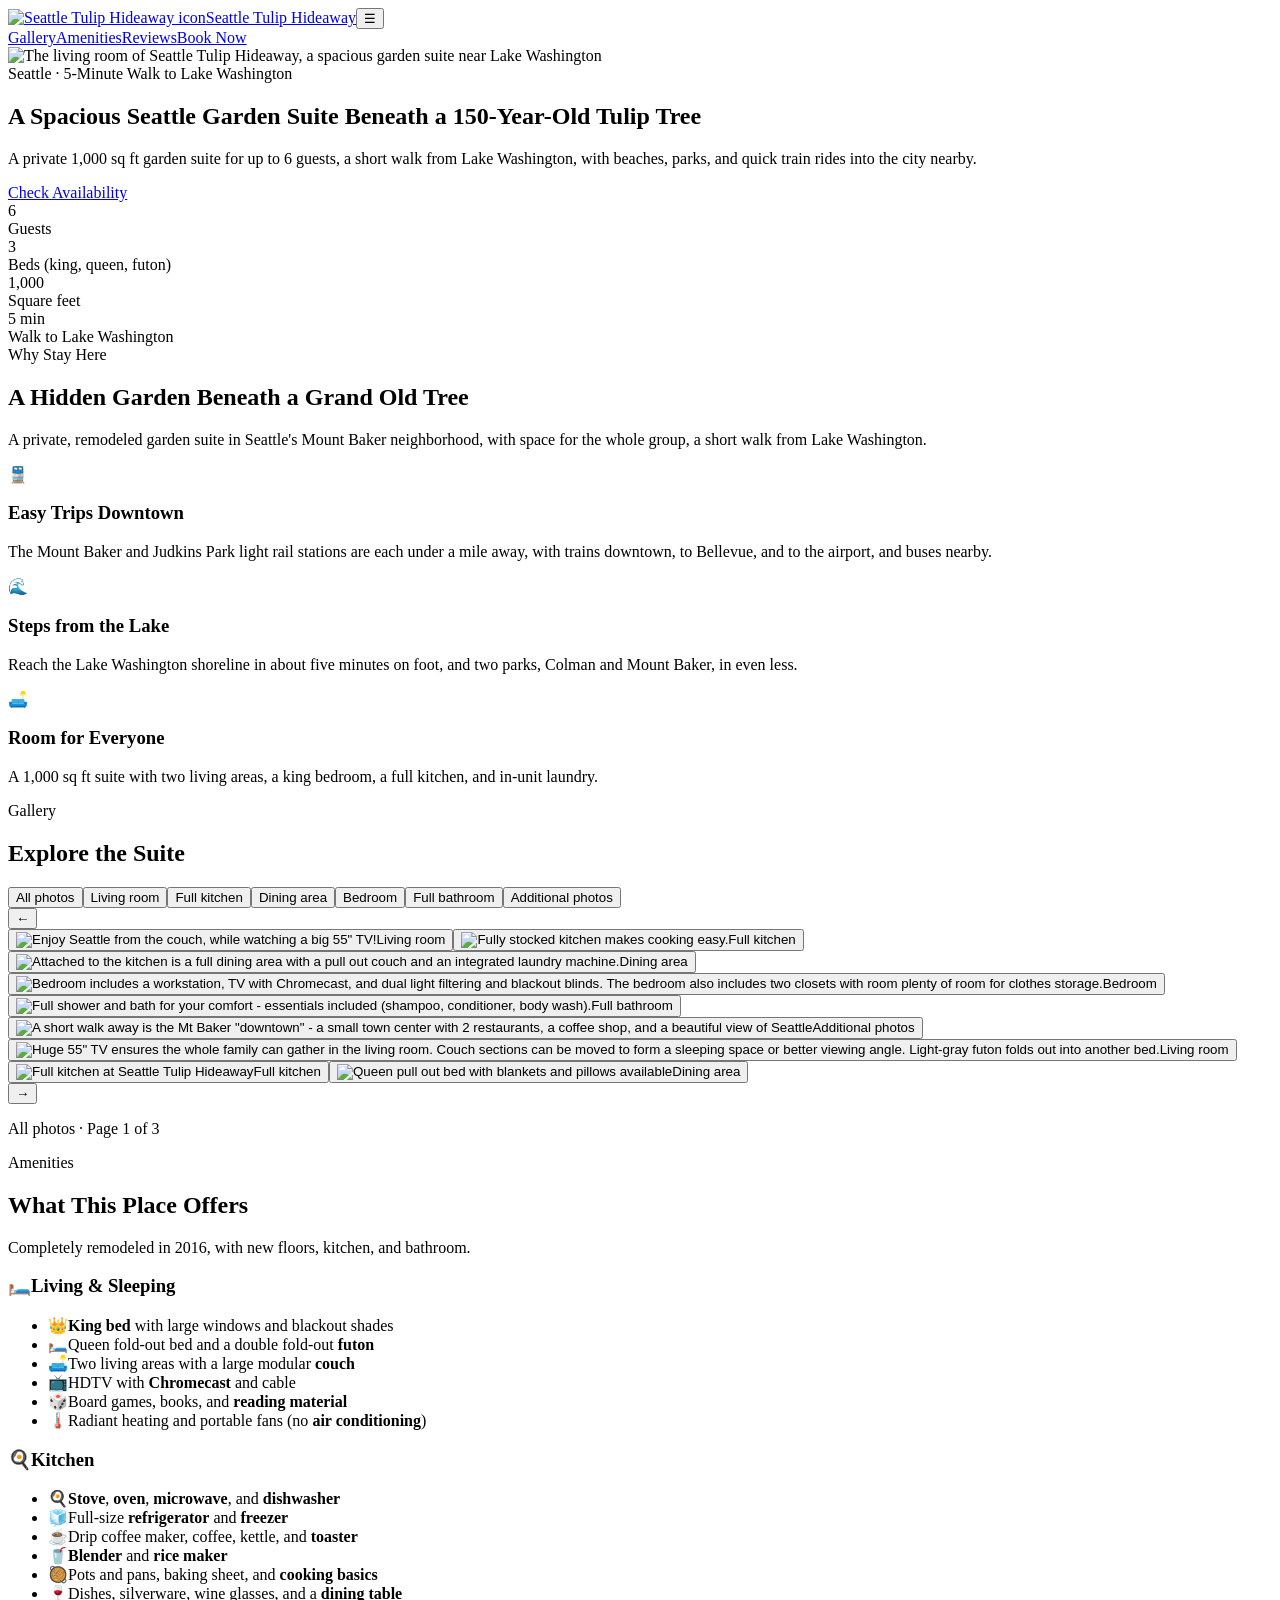
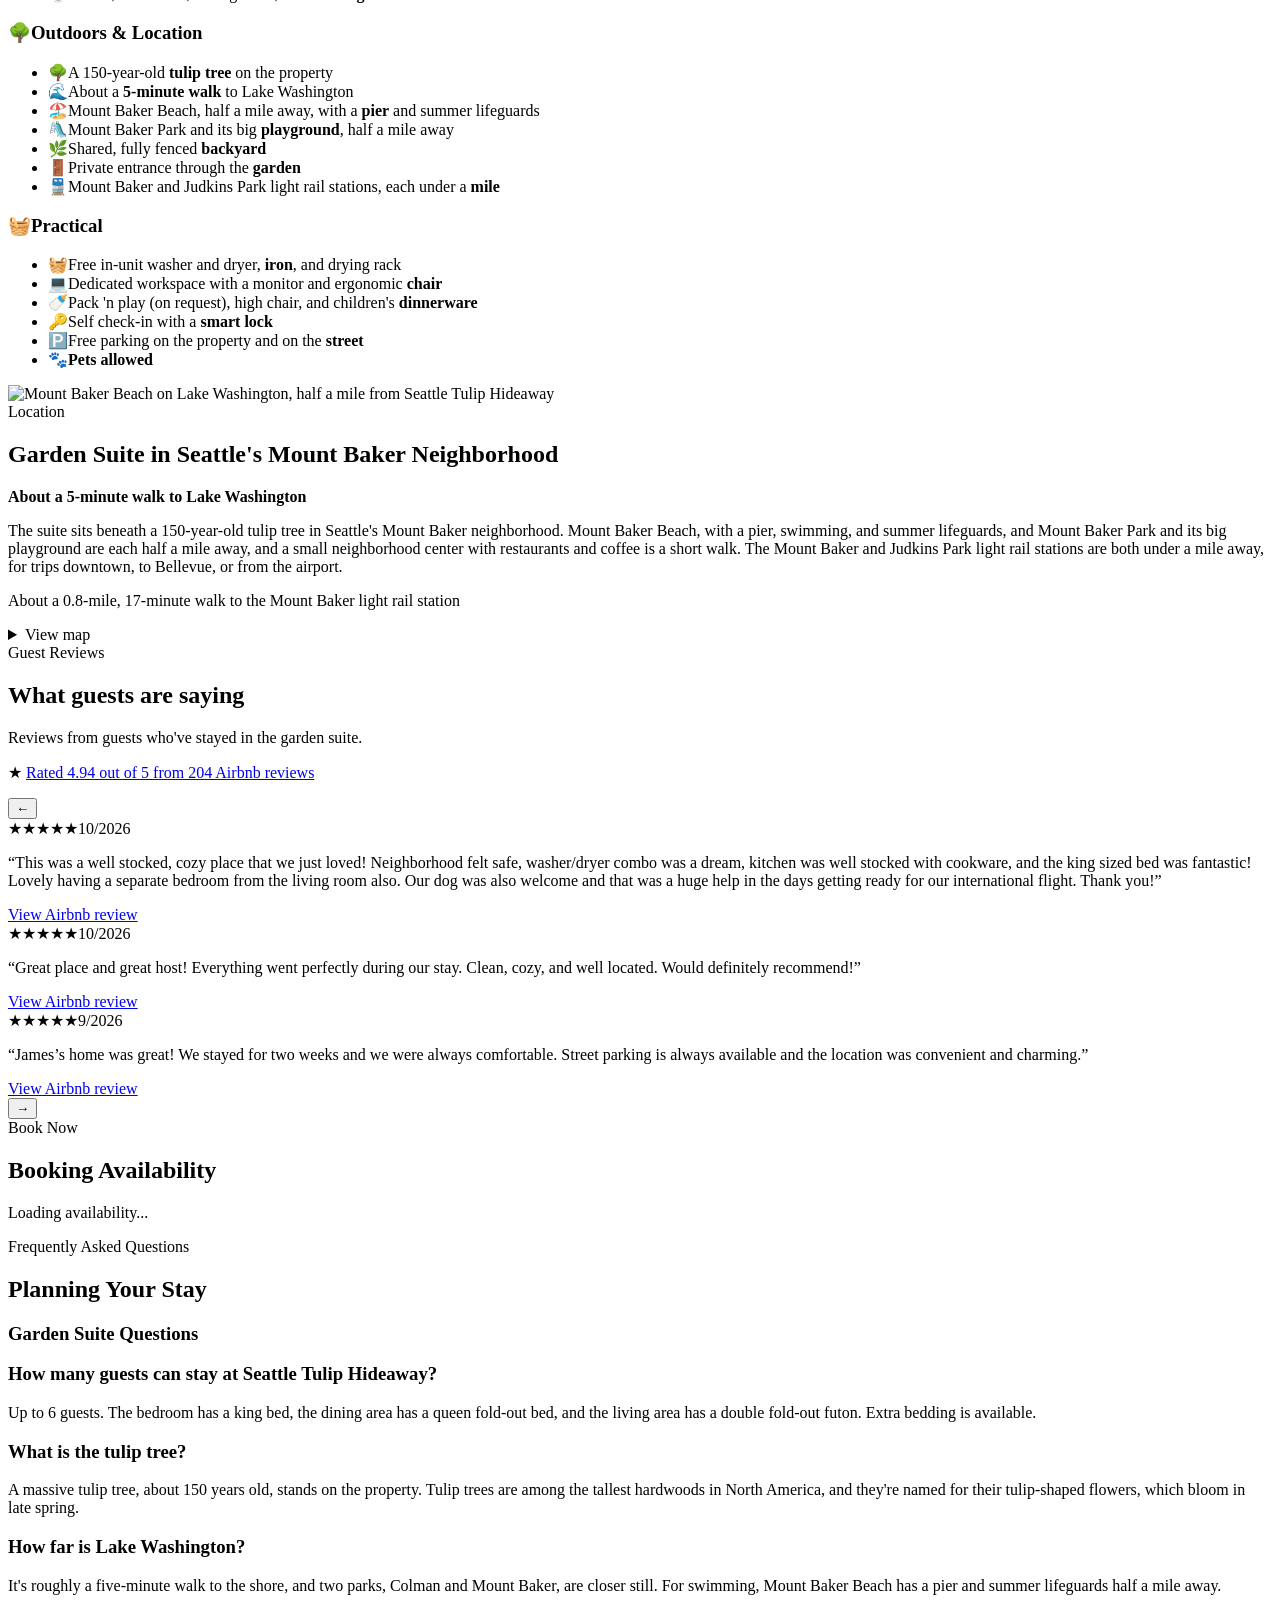
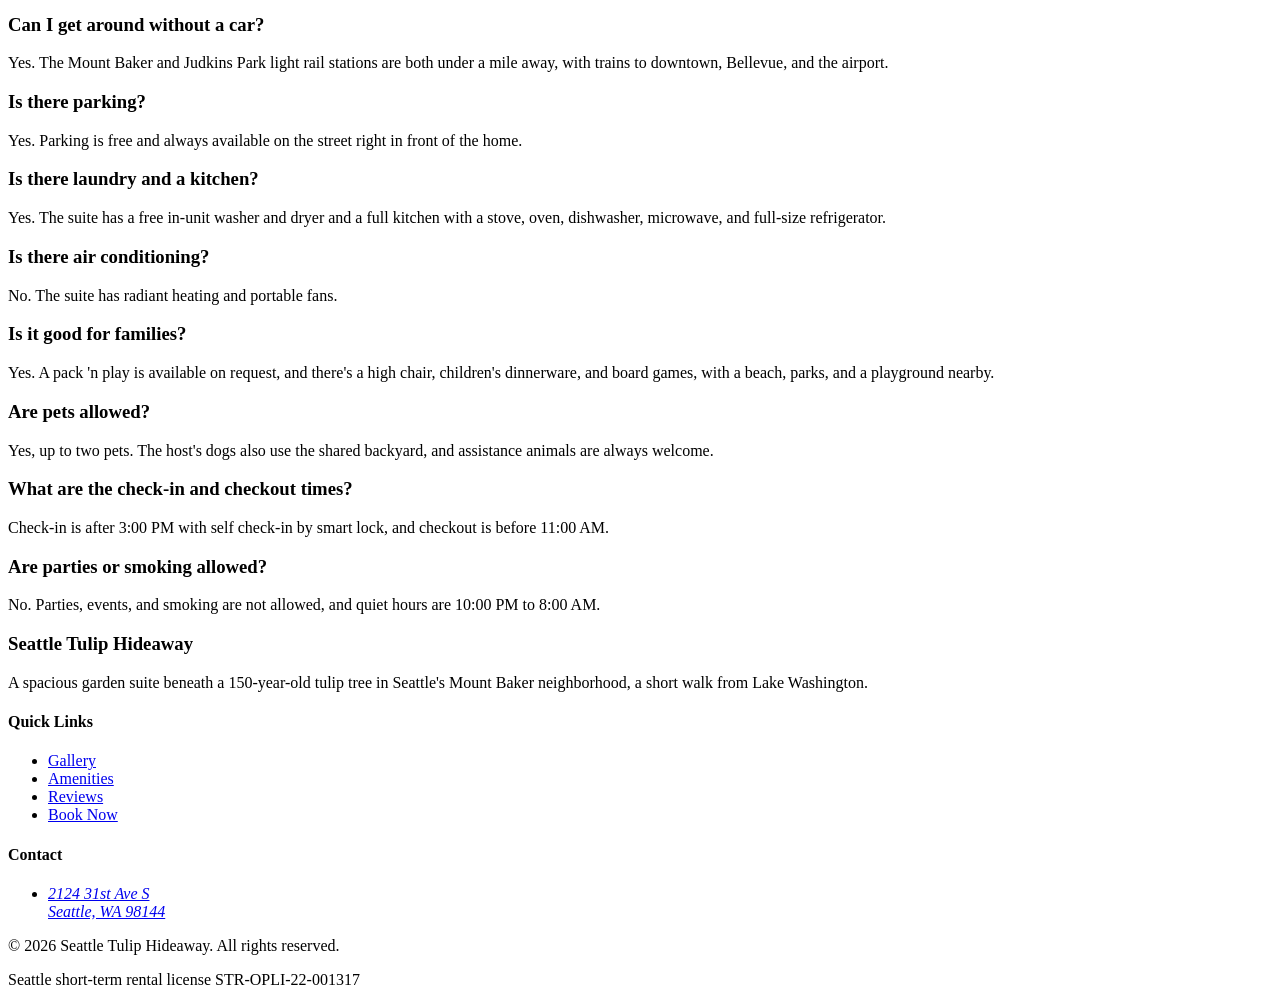
==== commit c9f7bcc4: "Deploy seattle-tulip-hideaway from be4a296" ====
--- a/index.html
+++ b/index.html
@@ -1,3 +1,3 @@
-<!DOCTYPE html><html lang="en" class="cormorant_garamond_37961228-module__MDQM4a__variable manrope_2fa10fcf-module__Oe2VTa__variable"><head><meta charSet="utf-8"/><meta name="viewport" content="width=device-width, initial-scale=1"/><link rel="preload" href="/SeattleTulipHideaway/_next/static/media/01e4147cff8141ee-s.p.3huc2loe0ie8a.woff2" as="font" crossorigin="" type="font/woff2"/><link rel="preload" href="/SeattleTulipHideaway/_next/static/media/a343f882a40d2cc9-s.p.1sj6eobyi31rd.woff2" as="font" crossorigin="" type="font/woff2"/><link rel="preload" as="image" imageSrcSet="/SeattleTulipHideaway/images/hero.jpg 1200w" imageSizes="max(100vw, 133vh)" fetchPriority="high"/><link rel="preload" as="image" href="/SeattleTulipHideaway/images/favicon/favicon.svg"/><link rel="stylesheet" href="/SeattleTulipHideaway/_next/static/chunks/2eddxmiq-kzbg.css" data-precedence="next"/><link rel="stylesheet" href="/SeattleTulipHideaway/_next/static/chunks/0f6is9_vloel6.css" data-precedence="next"/><link rel="preload" as="script" fetchPriority="low" href="/SeattleTulipHideaway/_next/static/chunks/3l04zcqx63h3y.js"/><script src="/SeattleTulipHideaway/_next/static/chunks/22rmulynu0mv2.js" async=""></script><script src="/SeattleTulipHideaway/_next/static/chunks/0bma92pht_c97.js" async=""></script><script src="/SeattleTulipHideaway/_next/static/chunks/turbopack-17hi9xup8myil.js" async=""></script><script src="/SeattleTulipHideaway/_next/static/chunks/3fntmmi971322.js" async=""></script><script src="/SeattleTulipHideaway/_next/static/chunks/258rpx8imv80y.js" async=""></script><meta name="theme-color" content="#1a1a1a"/><title>Seattle Tulip Hideaway | Garden Suite Near Lake Washington</title><meta name="description" content="A 1,000 sq ft garden suite beneath a 150-year-old tulip tree, a 5-minute walk to Lake Washington in Seattle. Sleeps 6, full kitchen, in-unit laundry."/><link rel="manifest" href="/SeattleTulipHideaway/images/favicon/site.webmanifest?v=de986c93"/><meta name="robots" content="index, follow"/><link rel="canonical" href="https://jarlowrey.github.io/SeattleTulipHideaway/"/><meta property="og:title" content="Seattle Tulip Hideaway | Garden Suite Near Lake Washington"/><meta property="og:description" content="A 1,000 sq ft garden suite beneath a 150-year-old tulip tree, a 5-minute walk to Lake Washington in Seattle. Sleeps 6, full kitchen, in-unit laundry."/><meta property="og:url" content="https://jarlowrey.github.io/SeattleTulipHideaway/"/><meta property="og:site_name" content="Seattle Tulip Hideaway"/><meta property="og:image" content="https://jarlowrey.github.io/SeattleTulipHideaway/images/hero.jpg"/><meta property="og:image:alt" content="Seattle Tulip Hideaway, a garden suite near Lake Washington in Seattle"/><meta property="og:type" content="website"/><meta name="twitter:card" content="summary_large_image"/><meta name="twitter:title" content="Seattle Tulip Hideaway | Garden Suite Near Lake Washington"/><meta name="twitter:description" content="A 1,000 sq ft garden suite beneath a 150-year-old tulip tree, a 5-minute walk to Lake Washington in Seattle. Sleeps 6, full kitchen, in-unit laundry."/><meta name="twitter:image" content="https://jarlowrey.github.io/SeattleTulipHideaway/images/hero.jpg"/><link rel="icon" href="/SeattleTulipHideaway/images/favicon/favicon.svg?v=72afb15d" type="image/svg+xml"/><link rel="icon" href="/SeattleTulipHideaway/images/favicon/favicon-32x32.png?v=964f2249" sizes="32x32" type="image/png"/><link rel="icon" href="/SeattleTulipHideaway/images/favicon/favicon-16x16.png?v=8385affd" sizes="16x16" type="image/png"/><link rel="apple-touch-icon" href="/SeattleTulipHideaway/images/favicon/apple-touch-icon.png?v=57df1568" sizes="180x180"/><meta name="next-size-adjust" content=""/><script src="/SeattleTulipHideaway/_next/static/chunks/0cz1d0mv5g_q7.js" noModule=""></script></head><body id="top"><div hidden=""><!--$--><!--/$--></div><script type="application/ld+json">{"@context":"https://schema.org","@type":"VacationRental","@id":"https://jarlowrey.github.io/SeattleTulipHideaway/#rental","identifier":"seattle-tulip-hideaway-seattle-wa","name":"Seattle Tulip Hideaway","url":"https://jarlowrey.github.io/SeattleTulipHideaway/","description":"Private garden suite for up to 6 guests beneath a 150-year-old tulip tree in Seattle's Mount Baker neighborhood, a short walk from Lake Washington. It has 1,000 sq ft of space, a king bed, a queen fold-out, a double futon, a washer and dryer, a full kitchen, and its own garden entrance.","image":["https://jarlowrey.github.io/SeattleTulipHideaway/images/hero.jpg","https://jarlowrey.github.io/SeattleTulipHideaway/images/airbnb_images/6d6936b8166e375c.jpg","https://jarlowrey.github.io/SeattleTulipHideaway/images/airbnb_images/2051526039e8eff6.jpg","https://jarlowrey.github.io/SeattleTulipHideaway/images/airbnb_images/3da0db838a6230f5.jpg","https://jarlowrey.github.io/SeattleTulipHideaway/images/airbnb_images/4753f3a54c780786.jpg","https://jarlowrey.github.io/SeattleTulipHideaway/images/airbnb_images/bd1996fe56e2f787.jpg","https://jarlowrey.github.io/SeattleTulipHideaway/images/airbnb_images/c769496d19d37d84.jpg","https://jarlowrey.github.io/SeattleTulipHideaway/images/airbnb_images/7e0444c06474a5ab.jpg","https://jarlowrey.github.io/SeattleTulipHideaway/images/airbnb_images/3be8a1efcf1d83af.jpg","https://jarlowrey.github.io/SeattleTulipHideaway/images/airbnb_images/8f7bbde01e29e751.jpg","https://jarlowrey.github.io/SeattleTulipHideaway/images/airbnb_images/63b17aae7462f07b.jpg","https://jarlowrey.github.io/SeattleTulipHideaway/images/airbnb_images/e21a9b389041c20c.jpg"],"address":{"@type":"PostalAddress","streetAddress":"2124 31st Ave S","addressLocality":"Seattle","addressRegion":"WA","postalCode":"98144","addressCountry":"US"},"latitude":47.584231,"longitude":-122.292915,"geo":{"@type":"GeoCoordinates","latitude":47.584231,"longitude":-122.292915},"checkinTime":"15:00:00","checkoutTime":"11:00:00","containsPlace":{"@type":"Accommodation","additionalType":"EntirePlace","occupancy":{"@type":"QuantitativeValue","maxValue":6},"numberOfBedrooms":1,"numberOfBathroomsTotal":1,"bed":{"@type":"BedDetails","numberOfBeds":3},"petsAllowed":true,"amenityFeature":[{"@type":"LocationFeatureSpecification","name":"Kitchen","value":true},{"@type":"LocationFeatureSpecification","name":"Washer","value":true},{"@type":"LocationFeatureSpecification","name":"Dryer","value":true},{"@type":"LocationFeatureSpecification","name":"Wifi","value":true},{"@type":"LocationFeatureSpecification","name":"Dedicated workspace","value":true},{"@type":"LocationFeatureSpecification","name":"Free parking","value":true},{"@type":"LocationFeatureSpecification","name":"Lake access","value":true},{"@type":"LocationFeatureSpecification","name":"Beach access","value":true},{"@type":"LocationFeatureSpecification","name":"Fenced backyard","value":true},{"@type":"LocationFeatureSpecification","name":"Self check-in","value":true}]},"sameAs":["https://www.airbnb.com/rooms/594865953049740631"],"aggregateRating":{"@type":"AggregateRating","ratingValue":4.94,"reviewCount":202,"bestRating":5}}</script><script type="application/ld+json">{"@context":"https://schema.org","@type":"FAQPage","mainEntity":[{"@type":"Question","name":"How many guests can stay at Seattle Tulip Hideaway?","acceptedAnswer":{"@type":"Answer","text":"Up to 6 guests. The bedroom has a king bed, the dining area has a queen fold-out bed, and the living area has a double fold-out futon. Extra bedding is available."}},{"@type":"Question","name":"What is the tulip tree?","acceptedAnswer":{"@type":"Answer","text":"A massive tulip tree, about 150 years old, stands on the property. Tulip trees are among the tallest hardwoods in North America, and they're named for their tulip-shaped flowers, which bloom in late spring."}},{"@type":"Question","name":"How far is Lake Washington?","acceptedAnswer":{"@type":"Answer","text":"It's roughly a five-minute walk to the shore, and two parks, Colman and Mount Baker, are closer still. For swimming, Mount Baker Beach has a pier and summer lifeguards half a mile away."}},{"@type":"Question","name":"Can I get around without a car?","acceptedAnswer":{"@type":"Answer","text":"Yes. The Mount Baker and Judkins Park light rail stations are both under a mile away, with trains to downtown, Bellevue, and the airport."}},{"@type":"Question","name":"Is there parking?","acceptedAnswer":{"@type":"Answer","text":"Yes. Parking is free and always available on the street right in front of the home."}},{"@type":"Question","name":"Is there laundry and a kitchen?","acceptedAnswer":{"@type":"Answer","text":"Yes. The suite has a free in-unit washer and dryer and a full kitchen with a stove, oven, dishwasher, microwave, and full-size refrigerator."}},{"@type":"Question","name":"Is there air conditioning?","acceptedAnswer":{"@type":"Answer","text":"No. The suite has radiant heating and portable fans."}},{"@type":"Question","name":"Is it good for families?","acceptedAnswer":{"@type":"Answer","text":"Yes. A pack 'n play is available on request, and there's a high chair, children's dinnerware, and board games, with a beach, parks, and a playground nearby."}},{"@type":"Question","name":"Are pets allowed?","acceptedAnswer":{"@type":"Answer","text":"Yes, up to two pets. The host's dogs also use the shared backyard, and assistance animals are always welcome."}},{"@type":"Question","name":"What are the check-in and checkout times?","acceptedAnswer":{"@type":"Answer","text":"Check-in is after 3:00 PM with self check-in by smart lock, and checkout is before 11:00 AM."}},{"@type":"Question","name":"Are parties or smoking allowed?","acceptedAnswer":{"@type":"Answer","text":"No. Parties, events, and smoking are not allowed, and quiet hours are 10:00 PM to 8:00 AM."}}]}</script><nav id="nav"><a class="logo" href="#top" aria-label="Return to the top of Seattle Tulip Hideaway"><img class="logo-icon" src="/SeattleTulipHideaway/images/favicon/favicon.svg" alt="Seattle Tulip Hideaway icon"/><span class="logo-text">Seattle Tulip Hideaway</span></a><button class="mobile-nav-toggle" type="button" aria-expanded="false" aria-controls="primary-navigation" aria-label="Open navigation">☰</button><div class="nav-links" id="primary-navigation"><a href="#gallery">Gallery</a><a href="#amenities">Amenities</a><a href="#reviews">Reviews</a><a href="#availability" class="nav-cta">Book Now</a></div></nav><section class="hero"><img src="/SeattleTulipHideaway/images/hero.jpg" srcSet="/SeattleTulipHideaway/images/hero.jpg 1200w" sizes="max(100vw, 133vh)" fetchPriority="high" alt="The living room of Seattle Tulip Hideaway, a spacious garden suite near Lake Washington" class="hero-image"/><div class="hero-overlay"></div><div class="hero-content"><div class="hero-subtitle">Seattle · 5-Minute Walk to Lake Washington</div><h1>A Spacious Seattle Garden Suite Beneath a 150-Year-Old Tulip Tree</h1><p class="hero-description">A private 1,000 sq ft garden suite for up to 6 guests, a short walk from Lake Washington, with beaches, parks, and quick train rides into the city nearby.</p><a href="#availability" class="hero-cta">Check Availability</a></div></section><div class="stats" style="--stat-columns:4"><div class="stat"><div class="stat-number">6</div><div class="stat-label">Guests</div></div><div class="stat"><div class="stat-number">3</div><div class="stat-label">Beds (king, queen, futon)</div></div><div class="stat"><div class="stat-number">1,000</div><div class="stat-label">Square feet</div></div><div class="stat"><div class="stat-number">5 min</div><div class="stat-label">Walk to Lake Washington</div></div></div><section class="section"><div class="section-header"><div class="section-tag">Why Stay Here</div><h2 class="section-title">A Hidden Garden Beneath a Grand Old Tree</h2><p class="section-description">A private, remodeled garden suite in Seattle&#x27;s Mount Baker neighborhood, with space for the whole group, a short walk from Lake Washington.</p></div><div class="features-grid"><div class="feature"><div class="feature-icon">🚆</div><h3>Easy Trips Downtown</h3><p>The Mount Baker and Judkins Park light rail stations are each under a mile away, with trains downtown, to Bellevue, and to the airport, and buses nearby.</p></div><div class="feature"><div class="feature-icon">🌊</div><h3>Steps from the Lake</h3><p>Reach the Lake Washington shoreline in about five minutes on foot, and two parks, Colman and Mount Baker, in even less.</p></div><div class="feature"><div class="feature-icon">🛋️</div><h3>Room for Everyone</h3><p>A 1,000 sq ft suite with two living areas, a king bedroom, a full kitchen, and in-unit laundry.</p></div></div></section><section class="section" id="gallery"><div class="section-header"><div class="section-tag">Gallery</div><h2 class="section-title">Explore the Suite</h2></div><div id="photo-gallery"><div class="gallery-filters" role="group" aria-label="Filter photos by room"><button class="gallery-filter gallery-filter-all" type="button" aria-pressed="true">All photos</button><button class="gallery-filter" type="button" aria-pressed="false">Living room</button><button class="gallery-filter" type="button" aria-pressed="false">Full kitchen</button><button class="gallery-filter" type="button" aria-pressed="false">Dining area</button><button class="gallery-filter" type="button" aria-pressed="false">Bedroom</button><button class="gallery-filter" type="button" aria-pressed="false">Full bathroom</button><button class="gallery-filter" type="button" aria-pressed="false">Additional photos</button></div><div class="gallery-carousel"><button class="review-nav" type="button" aria-label="Previous photos" title="Previous photos">←</button><div class="gallery-grid"><button class="gallery-item" type="button" aria-label="View full-size photo: Enjoy Seattle from the couch, while watching a big 55&quot; TV!"><img src="/SeattleTulipHideaway/images/airbnb_thumbnails/6d6936b8166e375c-480.webp" srcSet="/SeattleTulipHideaway/images/airbnb_thumbnails/6d6936b8166e375c-480.webp 480w, /SeattleTulipHideaway/images/airbnb_thumbnails/6d6936b8166e375c-800.webp 800w" sizes="(max-width: 768px) 90vw, (max-width: 1024px) 45vw, min(30vw, 490px)" alt="Enjoy Seattle from the couch, while watching a big 55&quot; TV!" loading="lazy" decoding="async"/><span class="gallery-item-room">Living room</span></button><button class="gallery-item" type="button" aria-label="View full-size photo: Fully stocked kitchen makes cooking easy."><img src="/SeattleTulipHideaway/images/airbnb_thumbnails/4753f3a54c780786-480.webp" srcSet="/SeattleTulipHideaway/images/airbnb_thumbnails/4753f3a54c780786-480.webp 480w, /SeattleTulipHideaway/images/airbnb_thumbnails/4753f3a54c780786-800.webp 800w" sizes="(max-width: 768px) 90vw, (max-width: 1024px) 45vw, min(30vw, 490px)" alt="Fully stocked kitchen makes cooking easy." loading="lazy" decoding="async"/><span class="gallery-item-room">Full kitchen</span></button><button class="gallery-item" type="button" aria-label="View full-size photo: Attached to the kitchen is a full dining area with a pull out couch and an integrated laundry machine."><img src="/SeattleTulipHideaway/images/airbnb_thumbnails/7e0444c06474a5ab-480.webp" srcSet="/SeattleTulipHideaway/images/airbnb_thumbnails/7e0444c06474a5ab-480.webp 480w, /SeattleTulipHideaway/images/airbnb_thumbnails/7e0444c06474a5ab-800.webp 800w" sizes="(max-width: 768px) 90vw, (max-width: 1024px) 45vw, min(30vw, 490px)" alt="Attached to the kitchen is a full dining area with a pull out couch and an integrated laundry machine." loading="lazy" decoding="async"/><span class="gallery-item-room">Dining area</span></button><button class="gallery-item" type="button" aria-label="View full-size photo: Bedroom includes a workstation, TV with Chromecast, and dual light filtering and blackout blinds. The bedroom also includes two closets with room plenty of room for clothes storage."><img src="/SeattleTulipHideaway/images/airbnb_thumbnails/00855bacd7ec9146-480.webp" srcSet="/SeattleTulipHideaway/images/airbnb_thumbnails/00855bacd7ec9146-480.webp 480w, /SeattleTulipHideaway/images/airbnb_thumbnails/00855bacd7ec9146-800.webp 800w" sizes="(max-width: 768px) 90vw, (max-width: 1024px) 45vw, min(30vw, 490px)" alt="Bedroom includes a workstation, TV with Chromecast, and dual light filtering and blackout blinds. The bedroom also includes two closets with room plenty of room for clothes storage." loading="lazy" decoding="async"/><span class="gallery-item-room">Bedroom</span></button><button class="gallery-item" type="button" aria-label="View full-size photo: Full shower and bath for your comfort - essentials included (shampoo, conditioner, body wash)."><img src="/SeattleTulipHideaway/images/airbnb_thumbnails/65b0043604ef66db-480.webp" srcSet="/SeattleTulipHideaway/images/airbnb_thumbnails/65b0043604ef66db-480.webp 480w, /SeattleTulipHideaway/images/airbnb_thumbnails/65b0043604ef66db-800.webp 800w" sizes="(max-width: 768px) 90vw, (max-width: 1024px) 45vw, min(30vw, 490px)" alt="Full shower and bath for your comfort - essentials included (shampoo, conditioner, body wash)." loading="lazy" decoding="async"/><span class="gallery-item-room">Full bathroom</span></button><button class="gallery-item" type="button" aria-label="View full-size photo: A short walk away is the Mt Baker &quot;downtown&quot; - a small town center with
+<!DOCTYPE html><html lang="en" class="__variable_e655d3 __variable_b85c0b"><head><meta charSet="utf-8"/><meta name="viewport" content="width=device-width, initial-scale=1"/><link rel="preload" href="/SeattleTulipHideaway/_next/static/media/4c9affa5bc8f420e-s.p.woff2" as="font" crossorigin="" type="font/woff2"/><link rel="preload" href="/SeattleTulipHideaway/_next/static/media/7b89a4fd5e90ede0-s.p.woff2" as="font" crossorigin="" type="font/woff2"/><link rel="preload" as="image" imageSrcSet="/SeattleTulipHideaway/images/hero.jpg 1200w" imageSizes="max(100vw, 133vh)" fetchPriority="high"/><link rel="preload" as="image" href="/SeattleTulipHideaway/images/favicon/favicon.svg"/><link rel="stylesheet" href="/SeattleTulipHideaway/_next/static/css/fee9238162644b22.css" data-precedence="next"/><link rel="stylesheet" href="/SeattleTulipHideaway/_next/static/css/d4545b6a86cbbaea.css" data-precedence="next"/><link rel="stylesheet" href="/SeattleTulipHideaway/_next/static/css/819be9d33cf9ef66.css" data-precedence="next"/><link rel="preload" as="script" fetchPriority="low" href="/SeattleTulipHideaway/_next/static/chunks/webpack-7faa714828064dc2.js"/><script src="/SeattleTulipHideaway/_next/static/chunks/4bd1b696-92152b0f5947070d.js" async=""></script><script src="/SeattleTulipHideaway/_next/static/chunks/794-55cf28cb9e043099.js" async=""></script><script src="/SeattleTulipHideaway/_next/static/chunks/main-app-9ddc0f62f40ccf0b.js" async=""></script><script src="/SeattleTulipHideaway/_next/static/chunks/397-9a6749981353f5f8.js" async=""></script><script src="/SeattleTulipHideaway/_next/static/chunks/app/page-34a6bd52716c2b2e.js" async=""></script><meta name="theme-color" content="#1a1a1a"/><title>Seattle Tulip Hideaway | Garden Suite Near Lake Washington</title><meta name="description" content="A 1,000 sq ft garden suite beneath a 150-year-old tulip tree, a 5-minute walk to Lake Washington in Seattle. Sleeps 6, full kitchen, in-unit laundry."/><link rel="manifest" href="/SeattleTulipHideaway/images/favicon/site.webmanifest?v=de986c93"/><meta name="robots" content="index, follow"/><link rel="canonical" href="https://jarlowrey.github.io/SeattleTulipHideaway/"/><meta property="og:title" content="Seattle Tulip Hideaway | Garden Suite Near Lake Washington"/><meta property="og:description" content="A 1,000 sq ft garden suite beneath a 150-year-old tulip tree, a 5-minute walk to Lake Washington in Seattle. Sleeps 6, full kitchen, in-unit laundry."/><meta property="og:url" content="https://jarlowrey.github.io/SeattleTulipHideaway/"/><meta property="og:site_name" content="Seattle Tulip Hideaway"/><meta property="og:image" content="https://jarlowrey.github.io/SeattleTulipHideaway/images/hero.jpg"/><meta property="og:image:alt" content="Seattle Tulip Hideaway, a garden suite near Lake Washington in Seattle"/><meta property="og:type" content="website"/><meta name="twitter:card" content="summary_large_image"/><meta name="twitter:title" content="Seattle Tulip Hideaway | Garden Suite Near Lake Washington"/><meta name="twitter:description" content="A 1,000 sq ft garden suite beneath a 150-year-old tulip tree, a 5-minute walk to Lake Washington in Seattle. Sleeps 6, full kitchen, in-unit laundry."/><meta name="twitter:image" content="https://jarlowrey.github.io/SeattleTulipHideaway/images/hero.jpg"/><link rel="icon" href="/SeattleTulipHideaway/images/favicon/favicon.svg?v=72afb15d" type="image/svg+xml"/><link rel="icon" href="/SeattleTulipHideaway/images/favicon/favicon-32x32.png?v=964f2249" sizes="32x32" type="image/png"/><link rel="icon" href="/SeattleTulipHideaway/images/favicon/favicon-16x16.png?v=8385affd" sizes="16x16" type="image/png"/><link rel="apple-touch-icon" href="/SeattleTulipHideaway/images/favicon/apple-touch-icon.png?v=57df1568" sizes="180x180"/><meta name="next-size-adjust" content=""/><script src="/SeattleTulipHideaway/_next/static/chunks/polyfills-42372ed130431b0a.js" noModule=""></script></head><body id="top"><div hidden=""><!--$--><!--/$--></div><script type="application/ld+json">{"@context":"https://schema.org","@type":"VacationRental","@id":"https://jarlowrey.github.io/SeattleTulipHideaway/#rental","identifier":"seattle-tulip-hideaway-seattle-wa","name":"Seattle Tulip Hideaway","url":"https://jarlowrey.github.io/SeattleTulipHideaway/","description":"Private garden suite for up to 6 guests beneath a 150-year-old tulip tree in Seattle's Mount Baker neighborhood, a short walk from Lake Washington. It has 1,000 sq ft of space, a king bed, a queen fold-out, a double futon, a washer and dryer, a full kitchen, and its own garden entrance.","image":["https://jarlowrey.github.io/SeattleTulipHideaway/images/hero.jpg","https://jarlowrey.github.io/SeattleTulipHideaway/images/airbnb_images/6d6936b8166e375c.jpg","https://jarlowrey.github.io/SeattleTulipHideaway/images/airbnb_images/2051526039e8eff6.jpg","https://jarlowrey.github.io/SeattleTulipHideaway/images/airbnb_images/3da0db838a6230f5.jpg","https://jarlowrey.github.io/SeattleTulipHideaway/images/airbnb_images/4753f3a54c780786.jpg","https://jarlowrey.github.io/SeattleTulipHideaway/images/airbnb_images/bd1996fe56e2f787.jpg","https://jarlowrey.github.io/SeattleTulipHideaway/images/airbnb_images/c769496d19d37d84.jpg","https://jarlowrey.github.io/SeattleTulipHideaway/images/airbnb_images/7e0444c06474a5ab.jpg","https://jarlowrey.github.io/SeattleTulipHideaway/images/airbnb_images/3be8a1efcf1d83af.jpg","https://jarlowrey.github.io/SeattleTulipHideaway/images/airbnb_images/8f7bbde01e29e751.jpg","https://jarlowrey.github.io/SeattleTulipHideaway/images/airbnb_images/63b17aae7462f07b.jpg","https://jarlowrey.github.io/SeattleTulipHideaway/images/airbnb_images/e21a9b389041c20c.jpg"],"address":{"@type":"PostalAddress","streetAddress":"2124 31st Ave S","addressLocality":"Seattle","addressRegion":"WA","postalCode":"98144","addressCountry":"US"},"latitude":47.584231,"longitude":-122.292915,"geo":{"@type":"GeoCoordinates","latitude":47.584231,"longitude":-122.292915},"checkinTime":"15:00:00","checkoutTime":"11:00:00","containsPlace":{"@type":"Accommodation","additionalType":"EntirePlace","occupancy":{"@type":"QuantitativeValue","maxValue":6},"numberOfBedrooms":1,"numberOfBathroomsTotal":1,"bed":{"@type":"BedDetails","numberOfBeds":3},"petsAllowed":true,"amenityFeature":[{"@type":"LocationFeatureSpecification","name":"Kitchen","value":true},{"@type":"LocationFeatureSpecification","name":"Washer","value":true},{"@type":"LocationFeatureSpecification","name":"Dryer","value":true},{"@type":"LocationFeatureSpecification","name":"Wifi","value":true},{"@type":"LocationFeatureSpecification","name":"Dedicated workspace","value":true},{"@type":"LocationFeatureSpecification","name":"Free parking","value":true},{"@type":"LocationFeatureSpecification","name":"Lake access","value":true},{"@type":"LocationFeatureSpecification","name":"Beach access","value":true},{"@type":"LocationFeatureSpecification","name":"Fenced backyard","value":true},{"@type":"LocationFeatureSpecification","name":"Self check-in","value":true}]},"sameAs":["https://www.airbnb.com/rooms/594865953049740631"],"aggregateRating":{"@type":"AggregateRating","ratingValue":4.94,"reviewCount":204,"bestRating":5}}</script><script type="application/ld+json">{"@context":"https://schema.org","@type":"FAQPage","mainEntity":[{"@type":"Question","name":"How many guests can stay at Seattle Tulip Hideaway?","acceptedAnswer":{"@type":"Answer","text":"Up to 6 guests. The bedroom has a king bed, the dining area has a queen fold-out bed, and the living area has a double fold-out futon. Extra bedding is available."}},{"@type":"Question","name":"What is the tulip tree?","acceptedAnswer":{"@type":"Answer","text":"A massive tulip tree, about 150 years old, stands on the property. Tulip trees are among the tallest hardwoods in North America, and they're named for their tulip-shaped flowers, which bloom in late spring."}},{"@type":"Question","name":"How far is Lake Washington?","acceptedAnswer":{"@type":"Answer","text":"It's roughly a five-minute walk to the shore, and two parks, Colman and Mount Baker, are closer still. For swimming, Mount Baker Beach has a pier and summer lifeguards half a mile away."}},{"@type":"Question","name":"Can I get around without a car?","acceptedAnswer":{"@type":"Answer","text":"Yes. The Mount Baker and Judkins Park light rail stations are both under a mile away, with trains to downtown, Bellevue, and the airport."}},{"@type":"Question","name":"Is there parking?","acceptedAnswer":{"@type":"Answer","text":"Yes. Parking is free and always available on the street right in front of the home."}},{"@type":"Question","name":"Is there laundry and a kitchen?","acceptedAnswer":{"@type":"Answer","text":"Yes. The suite has a free in-unit washer and dryer and a full kitchen with a stove, oven, dishwasher, microwave, and full-size refrigerator."}},{"@type":"Question","name":"Is there air conditioning?","acceptedAnswer":{"@type":"Answer","text":"No. The suite has radiant heating and portable fans."}},{"@type":"Question","name":"Is it good for families?","acceptedAnswer":{"@type":"Answer","text":"Yes. A pack 'n play is available on request, and there's a high chair, children's dinnerware, and board games, with a beach, parks, and a playground nearby."}},{"@type":"Question","name":"Are pets allowed?","acceptedAnswer":{"@type":"Answer","text":"Yes, up to two pets. The host's dogs also use the shared backyard, and assistance animals are always welcome."}},{"@type":"Question","name":"What are the check-in and checkout times?","acceptedAnswer":{"@type":"Answer","text":"Check-in is after 3:00 PM with self check-in by smart lock, and checkout is before 11:00 AM."}},{"@type":"Question","name":"Are parties or smoking allowed?","acceptedAnswer":{"@type":"Answer","text":"No. Parties, events, and smoking are not allowed, and quiet hours are 10:00 PM to 8:00 AM."}}]}</script><nav id="nav"><a class="logo" href="#top" aria-label="Return to the top of Seattle Tulip Hideaway"><img class="logo-icon" src="/SeattleTulipHideaway/images/favicon/favicon.svg" alt="Seattle Tulip Hideaway icon"/><span class="logo-text">Seattle Tulip Hideaway</span></a><button class="mobile-nav-toggle" type="button" aria-expanded="false" aria-controls="primary-navigation" aria-label="Open navigation">☰</button><div class="nav-links" id="primary-navigation"><a href="#gallery">Gallery</a><a href="#amenities">Amenities</a><a href="#reviews">Reviews</a><a href="#availability" class="nav-cta">Book Now</a></div></nav><section class="hero"><img src="/SeattleTulipHideaway/images/hero.jpg" srcSet="/SeattleTulipHideaway/images/hero.jpg 1200w" sizes="max(100vw, 133vh)" fetchPriority="high" alt="The living room of Seattle Tulip Hideaway, a spacious garden suite near Lake Washington" class="hero-image"/><div class="hero-overlay"></div><div class="hero-content"><div class="hero-subtitle">Seattle · 5-Minute Walk to Lake Washington</div><h1>A Spacious Seattle Garden Suite Beneath a 150-Year-Old Tulip Tree</h1><p class="hero-description">A private 1,000 sq ft garden suite for up to 6 guests, a short walk from Lake Washington, with beaches, parks, and quick train rides into the city nearby.</p><a href="#availability" class="hero-cta">Check Availability</a></div></section><div class="stats" style="--stat-columns:4"><div class="stat"><div class="stat-number">6</div><div class="stat-label">Guests</div></div><div class="stat"><div class="stat-number">3</div><div class="stat-label">Beds (king, queen, futon)</div></div><div class="stat"><div class="stat-number">1,000</div><div class="stat-label">Square feet</div></div><div class="stat"><div class="stat-number">5 min</div><div class="stat-label">Walk to Lake Washington</div></div></div><section class="section"><div class="section-header"><div class="section-tag">Why Stay Here</div><h2 class="section-title">A Hidden Garden Beneath a Grand Old Tree</h2><p class="section-description">A private, remodeled garden suite in Seattle&#x27;s Mount Baker neighborhood, with space for the whole group, a short walk from Lake Washington.</p></div><div class="features-grid"><div class="feature"><div class="feature-icon">🚆</div><h3>Easy Trips Downtown</h3><p>The Mount Baker and Judkins Park light rail stations are each under a mile away, with trains downtown, to Bellevue, and to the airport, and buses nearby.</p></div><div class="feature"><div class="feature-icon">🌊</div><h3>Steps from the Lake</h3><p>Reach the Lake Washington shoreline in about five minutes on foot, and two parks, Colman and Mount Baker, in even less.</p></div><div class="feature"><div class="feature-icon">🛋️</div><h3>Room for Everyone</h3><p>A 1,000 sq ft suite with two living areas, a king bedroom, a full kitchen, and in-unit laundry.</p></div></div></section><section class="section" id="gallery"><div class="section-header"><div class="section-tag">Gallery</div><h2 class="section-title">Explore the Suite</h2></div><div id="photo-gallery"><div class="gallery-filters" role="group" aria-label="Filter photos by room"><button class="gallery-filter gallery-filter-all" type="button" aria-pressed="true">All photos</button><button class="gallery-filter" type="button" aria-pressed="false">Living room</button><button class="gallery-filter" type="button" aria-pressed="false">Full kitchen</button><button class="gallery-filter" type="button" aria-pressed="false">Dining area</button><button class="gallery-filter" type="button" aria-pressed="false">Bedroom</button><button class="gallery-filter" type="button" aria-pressed="false">Full bathroom</button><button class="gallery-filter" type="button" aria-pressed="false">Additional photos</button></div><div class="gallery-carousel"><button class="review-nav" type="button" aria-label="Previous photos" title="Previous photos">←</button><div class="gallery-grid"><button class="gallery-item" type="button" aria-label="View full-size photo: Enjoy Seattle from the couch, while watching a big 55&quot; TV!"><img src="/SeattleTulipHideaway/images/airbnb_thumbnails/6d6936b8166e375c-480.webp" srcSet="/SeattleTulipHideaway/images/airbnb_thumbnails/6d6936b8166e375c-480.webp 480w, /SeattleTulipHideaway/images/airbnb_thumbnails/6d6936b8166e375c-800.webp 800w" sizes="(max-width: 768px) 90vw, (max-width: 1024px) 45vw, min(30vw, 490px)" alt="Enjoy Seattle from the couch, while watching a big 55&quot; TV!" loading="lazy" decoding="async"/><span class="gallery-item-room">Living room</span></button><button class="gallery-item" type="button" aria-label="View full-size photo: Fully stocked kitchen makes cooking easy."><img src="/SeattleTulipHideaway/images/airbnb_thumbnails/4753f3a54c780786-480.webp" srcSet="/SeattleTulipHideaway/images/airbnb_thumbnails/4753f3a54c780786-480.webp 480w, /SeattleTulipHideaway/images/airbnb_thumbnails/4753f3a54c780786-800.webp 800w" sizes="(max-width: 768px) 90vw, (max-width: 1024px) 45vw, min(30vw, 490px)" alt="Fully stocked kitchen makes cooking easy." loading="lazy" decoding="async"/><span class="gallery-item-room">Full kitchen</span></button><button class="gallery-item" type="button" aria-label="View full-size photo: Attached to the kitchen is a full dining area with a pull out couch and an integrated laundry machine."><img src="/SeattleTulipHideaway/images/airbnb_thumbnails/7e0444c06474a5ab-480.webp" srcSet="/SeattleTulipHideaway/images/airbnb_thumbnails/7e0444c06474a5ab-480.webp 480w, /SeattleTulipHideaway/images/airbnb_thumbnails/7e0444c06474a5ab-800.webp 800w" sizes="(max-width: 768px) 90vw, (max-width: 1024px) 45vw, min(30vw, 490px)" alt="Attached to the kitchen is a full dining area with a pull out couch and an integrated laundry machine." loading="lazy" decoding="async"/><span class="gallery-item-room">Dining area</span></button><button class="gallery-item" type="button" aria-label="View full-size photo: Bedroom includes a workstation, TV with Chromecast, and dual light filtering and blackout blinds. The bedroom also includes two closets with room plenty of room for clothes storage."><img src="/SeattleTulipHideaway/images/airbnb_thumbnails/00855bacd7ec9146-480.webp" srcSet="/SeattleTulipHideaway/images/airbnb_thumbnails/00855bacd7ec9146-480.webp 480w, /SeattleTulipHideaway/images/airbnb_thumbnails/00855bacd7ec9146-800.webp 800w" sizes="(max-width: 768px) 90vw, (max-width: 1024px) 45vw, min(30vw, 490px)" alt="Bedroom includes a workstation, TV with Chromecast, and dual light filtering and blackout blinds. The bedroom also includes two closets with room plenty of room for clothes storage." loading="lazy" decoding="async"/><span class="gallery-item-room">Bedroom</span></button><button class="gallery-item" type="button" aria-label="View full-size photo: Full shower and bath for your comfort - essentials included (shampoo, conditioner, body wash)."><img src="/SeattleTulipHideaway/images/airbnb_thumbnails/65b0043604ef66db-480.webp" srcSet="/SeattleTulipHideaway/images/airbnb_thumbnails/65b0043604ef66db-480.webp 480w, /SeattleTulipHideaway/images/airbnb_thumbnails/65b0043604ef66db-800.webp 800w" sizes="(max-width: 768px) 90vw, (max-width: 1024px) 45vw, min(30vw, 490px)" alt="Full shower and bath for your comfort - essentials included (shampoo, conditioner, body wash)." loading="lazy" decoding="async"/><span class="gallery-item-room">Full bathroom</span></button><button class="gallery-item" type="button" aria-label="View full-size photo: A short walk away is the Mt Baker &quot;downtown&quot; - a small town center with
 2 restaurants, a coffee shop, and a beautiful view of Seattle"><img src="/SeattleTulipHideaway/images/airbnb_thumbnails/b1ba673c0a369aa3-480.webp" srcSet="/SeattleTulipHideaway/images/airbnb_thumbnails/b1ba673c0a369aa3-480.webp 480w, /SeattleTulipHideaway/images/airbnb_thumbnails/b1ba673c0a369aa3-800.webp 800w" sizes="(max-width: 768px) 90vw, (max-width: 1024px) 45vw, min(30vw, 490px)" alt="A short walk away is the Mt Baker &quot;downtown&quot; - a small town center with
-2 restaurants, a coffee shop, and a beautiful view of Seattle" loading="lazy" decoding="async"/><span class="gallery-item-room">Additional photos</span></button><button class="gallery-item" type="button" aria-label="View full-size photo: Huge 55&quot; TV ensures the whole family can gather in the living room. Couch sections can be moved to form a sleeping space or better viewing angle. Light-gray futon folds out into another bed."><img src="/SeattleTulipHideaway/images/airbnb_thumbnails/2051526039e8eff6-480.webp" srcSet="/SeattleTulipHideaway/images/airbnb_thumbnails/2051526039e8eff6-480.webp 480w, /SeattleTulipHideaway/images/airbnb_thumbnails/2051526039e8eff6-800.webp 800w" sizes="(max-width: 768px) 90vw, (max-width: 1024px) 45vw, min(30vw, 490px)" alt="Huge 55&quot; TV ensures the whole family can gather in the living room. Couch sections can be moved to form a sleeping space or better viewing angle. Light-gray futon folds out into another bed." loading="lazy" decoding="async"/><span class="gallery-item-room">Living room</span></button><button class="gallery-item" type="button" aria-label="View full-size photo: Full kitchen"><img src="/SeattleTulipHideaway/images/airbnb_thumbnails/bd1996fe56e2f787-480.webp" srcSet="/SeattleTulipHideaway/images/airbnb_thumbnails/bd1996fe56e2f787-480.webp 480w, /SeattleTulipHideaway/images/airbnb_thumbnails/bd1996fe56e2f787-800.webp 800w" sizes="(max-width: 768px) 90vw, (max-width: 1024px) 45vw, min(30vw, 490px)" alt="Full kitchen at Seattle Tulip Hideaway" loading="lazy" decoding="async"/><span class="gallery-item-room">Full kitchen</span></button><button class="gallery-item" type="button" aria-label="View full-size photo: Queen pull out bed with blankets and pillows available"><img src="/SeattleTulipHideaway/images/airbnb_thumbnails/3be8a1efcf1d83af-480.webp" srcSet="/SeattleTulipHideaway/images/airbnb_thumbnails/3be8a1efcf1d83af-480.webp 480w, /SeattleTulipHideaway/images/airbnb_thumbnails/3be8a1efcf1d83af-800.webp 800w" sizes="(max-width: 768px) 90vw, (max-width: 1024px) 45vw, min(30vw, 490px)" alt="Queen pull out bed with blankets and pillows available" loading="lazy" decoding="async"/><span class="gallery-item-room">Dining area</span></button></div><button class="review-nav" type="button" aria-label="Next photos" title="Next photos">→</button></div><p class="gallery-page-status" aria-live="polite">All photos · Page 1 of 3</p><dialog class="photo-lightbox" aria-label="Photo"><button class="photo-lightbox-close" type="button" aria-label="Close photo">×</button></dialog></div></section><section class="section amenities" id="amenities"><div class="section-header"><div class="section-tag">Amenities</div><h2 class="section-title">What This Place Offers</h2><p class="section-description">Completely remodeled in 2016, with new floors, kitchen, and bathroom.</p></div><div class="amenities-grid"><div class="amenity-category"><h3><span class="amenity-category-icon" aria-hidden="true">🛏️</span>Living &amp; Sleeping</h3><ul class="amenity-list"><li><span class="amenity-item-icon" aria-hidden="true">👑</span><span>King bed with large windows and blackout shades</span></li><li><span class="amenity-item-icon" aria-hidden="true">🛏️</span><span>Queen fold-out bed and a double fold-out futon</span></li><li><span class="amenity-item-icon" aria-hidden="true">🛋️</span><span>Two living areas with a large modular couch</span></li><li><span class="amenity-item-icon" aria-hidden="true">📺</span><span>HDTV with Chromecast and cable</span></li><li><span class="amenity-item-icon" aria-hidden="true">🎲</span><span>Board games, books, and reading material</span></li><li><span class="amenity-item-icon" aria-hidden="true">🌡️</span><span>Radiant heating and portable fans (no air conditioning)</span></li></ul></div><div class="amenity-category"><h3><span class="amenity-category-icon" aria-hidden="true">🍳</span>Kitchen</h3><ul class="amenity-list"><li><span class="amenity-item-icon" aria-hidden="true">🍳</span><span>Stove, oven, microwave, and dishwasher</span></li><li><span class="amenity-item-icon" aria-hidden="true">🧊</span><span>Full-size refrigerator and freezer</span></li><li><span class="amenity-item-icon" aria-hidden="true">☕</span><span>Drip coffee maker, coffee, kettle, and toaster</span></li><li><span class="amenity-item-icon" aria-hidden="true">🥤</span><span>Blender and rice maker</span></li><li><span class="amenity-item-icon" aria-hidden="true">🥘</span><span>Pots and pans, baking sheet, and cooking basics</span></li><li><span class="amenity-item-icon" aria-hidden="true">🍷</span><span>Dishes, silverware, wine glasses, and a dining table</span></li></ul></div><div class="amenity-category"><h3><span class="amenity-category-icon" aria-hidden="true">🌳</span>Outdoors &amp; Location</h3><ul class="amenity-list"><li><span class="amenity-item-icon" aria-hidden="true">🌳</span><span>A 150-year-old tulip tree on the property</span></li><li><span class="amenity-item-icon" aria-hidden="true">🌊</span><span>About a 5-minute walk to Lake Washington</span></li><li><span class="amenity-item-icon" aria-hidden="true">🏖️</span><span>Mount Baker Beach, half a mile away, with a pier and summer lifeguards</span></li><li><span class="amenity-item-icon" aria-hidden="true">🛝</span><span>Mount Baker Park and its big playground, half a mile away</span></li><li><span class="amenity-item-icon" aria-hidden="true">🌿</span><span>Shared, fully fenced backyard</span></li><li><span class="amenity-item-icon" aria-hidden="true">🚪</span><span>Private entrance through the garden</span></li><li><span class="amenity-item-icon" aria-hidden="true">🚆</span><span>Mount Baker and Judkins Park light rail stations, each under a mile</span></li></ul></div><div class="amenity-category"><h3><span class="amenity-category-icon" aria-hidden="true">🧺</span>Practical</h3><ul class="amenity-list"><li><span class="amenity-item-icon" aria-hidden="true">🧺</span><span>Free in-unit washer and dryer, iron, and drying rack</span></li><li><span class="amenity-item-icon" aria-hidden="true">💻</span><span>Dedicated workspace with a monitor and ergonomic chair</span></li><li><span class="amenity-item-icon" aria-hidden="true">🍼</span><span>Pack &#x27;n play (on request), high chair, and children&#x27;s dinnerware</span></li><li><span class="amenity-item-icon" aria-hidden="true">🔑</span><span>Self check-in with a smart lock</span></li><li><span class="amenity-item-icon" aria-hidden="true">🅿️</span><span>Free parking on the property and on the street</span></li><li><span class="amenity-item-icon" aria-hidden="true">🐾</span><span>Pets allowed</span></li></ul></div></div><div class="highlight-section"><div class="highlight-image"><img src="/SeattleTulipHideaway/images/location.jpg" width="1024" height="683" loading="lazy" decoding="async" alt="Mount Baker Beach on Lake Washington, half a mile from Seattle Tulip Hideaway"/></div><div class="highlight-content"><div class="section-tag">Location</div><h2 class="section-title">Garden Suite in Seattle&#x27;s Mount Baker Neighborhood</h2><p><strong>About a 5-minute walk to Lake Washington</strong></p><p>The suite sits beneath a 150-year-old tulip tree in Seattle&#x27;s Mount Baker neighborhood. Mount Baker Beach, with a pier, swimming, and summer lifeguards, and Mount Baker Park and its big playground are each half a mile away, and a small neighborhood center with restaurants and coffee is a short walk. The Mount Baker and Judkins Park light rail stations are both under a mile away, for trips downtown, to Bellevue, or from the airport.</p><p class="location-map-summary">About a 0.8-mile, 17-minute walk to the Mount Baker light rail station</p><details class="location-map"><summary>View map</summary><iframe src="https://www.google.com/maps?output=embed&amp;saddr=2124%2031st%20Ave%20S%2C%20Seattle%20WA&amp;daddr=2722%20S%20Winthrop%20St%2C%20Seattle%2C%20WA&amp;dirflg=w" title="Map from 2124 31st Ave S, Seattle WA 98144 to Mount Baker light rail station" loading="lazy" referrerPolicy="no-referrer-when-downgrade"></iframe><a class="location-map-directions" href="https://www.google.com/maps/dir/?api=1&amp;origin=2124%2031st%20Ave%20S%2C%20Seattle%20WA%2098144&amp;destination=2722%20S%20Winthrop%20St%2C%20Seattle%2C%20WA&amp;travelmode=walking" target="_blank" rel="noopener noreferrer">Open directions in Google Maps</a></details></div></div></section><section class="reviews-section" id="reviews"><div class="section-header"><div class="section-tag">Guest Reviews</div><h2 class="section-title">What guests are saying</h2><p class="section-description">Reviews from guests who&#x27;ve stayed in the garden suite.</p><p class="review-summary"><span aria-hidden="true">★</span> <a href="https://www.airbnb.com/rooms/594865953049740631" target="_blank" rel="noopener noreferrer">Rated 4.94 out of 5 from 202 Airbnb reviews</a></p></div><div id="reviews-carousel" aria-live="polite"><div class="reviews-carousel"><button class="review-nav" type="button" aria-label="Previous reviews" title="Previous reviews">←</button><div class="reviews-grid"><article class="review-card"><div class="review-card-header"><span class="review-rating" aria-label="5 out of 5 stars">★★★★★</span><time class="review-date">9/2026</time></div><p class="review-text">“James’s home was great! We stayed for two weeks and we were always comfortable. Street parking is always available and the location was convenient  and charming.”</p><p class="review-label">Airbnb guest review</p></article><article class="review-card"><div class="review-card-header"><span class="review-rating" aria-label="5 out of 5 stars">★★★★★</span><time class="review-date">9/2026</time></div><p class="review-text">“One of the best places to stay at! Felt like a home away from home, having a private space and full amenities to ourselves. The hosts’ were super kind and helpful! Would definitely stay here again as I felt it was easy to get where we wanted in the city! Thanks again for the best hospitality!”</p><p class="review-label">Airbnb guest review</p></article><article class="review-card"><div class="review-card-header"><span class="review-rating" aria-label="5 out of 5 stars">★★★★★</span><time class="review-date">9/2026</time></div><p class="review-text">“We had a great time and were close to the &quot;touristy&quot; attractions.  Will stay again if in the area.”</p><p class="review-label">Airbnb guest review</p></article></div><button class="review-nav" type="button" aria-label="Next reviews" title="Next reviews">→</button></div></div></section><section class="availability-section-wrap" id="availability"><div class="availability-section"><div class="section-header"><div class="section-tag">Book Now</div><h2 class="section-title">Booking Availability</h2></div><div id="availability-calendar" class="availability-calendar"><p class="availability-status">Loading availability...</p></div></div></section><section class="section" id="faq"><div class="section-header"><div class="section-tag">Frequently Asked Questions</div><h2 class="section-title">Planning Your Stay</h2></div><div class="booking-details faq-details"><h3 class="booking-details-title">Garden Suite Questions</h3><h3>How many guests can stay at Seattle Tulip Hideaway?</h3><p>Up to 6 guests. The bedroom has a king bed, the dining area has a queen fold-out bed, and the living area has a double fold-out futon. Extra bedding is available.</p><h3>What is the tulip tree?</h3><p>A massive tulip tree, about 150 years old, stands on the property. Tulip trees are among the tallest hardwoods in North America, and they&#x27;re named for their tulip-shaped flowers, which bloom in late spring.</p><h3>How far is Lake Washington?</h3><p>It&#x27;s roughly a five-minute walk to the shore, and two parks, Colman and Mount Baker, are closer still. For swimming, Mount Baker Beach has a pier and summer lifeguards half a mile away.</p><h3>Can I get around without a car?</h3><p>Yes. The Mount Baker and Judkins Park light rail stations are both under a mile away, with trains to downtown, Bellevue, and the airport.</p><h3>Is there parking?</h3><p>Yes. Parking is free and always available on the street right in front of the home.</p><h3>Is there laundry and a kitchen?</h3><p>Yes. The suite has a free in-unit washer and dryer and a full kitchen with a stove, oven, dishwasher, microwave, and full-size refrigerator.</p><h3>Is there air conditioning?</h3><p>No. The suite has radiant heating and portable fans.</p><h3>Is it good for families?</h3><p>Yes. A pack &#x27;n play is available on request, and there&#x27;s a high chair, children&#x27;s dinnerware, and board games, with a beach, parks, and a playground nearby.</p><h3>Are pets allowed?</h3><p>Yes, up to two pets. The host&#x27;s dogs also use the shared backyard, and assistance animals are always welcome.</p><h3>What are the check-in and checkout times?</h3><p>Check-in is after 3:00 PM with self check-in by smart lock, and checkout is before 11:00 AM.</p><h3>Are parties or smoking allowed?</h3><p>No. Parties, events, and smoking are not allowed, and quiet hours are 10:00 PM to 8:00 AM.</p></div></section><footer><div class="footer-grid"><div class="footer-brand"><h3>Seattle Tulip Hideaway</h3><p>A spacious garden suite beneath a 150-year-old tulip tree in Seattle&#x27;s Mount Baker neighborhood, a short walk from Lake Washington.</p></div><div class="footer-section"><h4>Quick Links</h4><ul class="footer-links"><li><a href="#gallery">Gallery</a></li><li><a href="#amenities">Amenities</a></li><li><a href="#reviews">Reviews</a></li><li><a href="#availability">Book Now</a></li></ul></div><div class="footer-section"><h4>Contact</h4><ul class="footer-links"><li><address class="footer-address"><a href="https://www.google.com/maps/search/?api=1&amp;query=47.584231%2C-122.292915" target="_blank" rel="noopener noreferrer">2124 31st Ave S<br/>Seattle, WA 98144</a></address></li></ul></div></div><div class="footer-bottom"><p>© <!-- -->2026<!-- --> <!-- -->Seattle Tulip Hideaway<!-- -->. All rights reserved.</p><p>Seattle short-term rental license STR-OPLI-22-001317</p></div></footer><!--$--><!--/$--><script src="/SeattleTulipHideaway/_next/static/chunks/3l04zcqx63h3y.js" id="_R_" async=""></script><script>(self.__next_f=self.__next_f||[]).push([0])</script><script>self.__next_f.push([1,"1:\"$Sreact.fragment\"\n2:I[39756,[\"/SeattleTulipHideaway/_next/static/chunks/3fntmmi971322.js\"],\"default\"]\n3:I[37457,[\"/SeattleTulipHideaway/_next/static/chunks/3fntmmi971322.js\"],\"default\"]\n14:I[68027,[\"/SeattleTulipHideaway/_next/static/chunks/3fntmmi971322.js\"],\"default\",1]\n:HL[\"/SeattleTulipHideaway/_next/static/chunks/2eddxmiq-kzbg.css\",\"style\"]\n:HL[\"/SeattleTulipHideaway/_next/static/media/01e4147cff8141ee-s.p.3huc2loe0ie8a.woff2\",\"font\",{\"crossOrigin\":\"\",\"type\":\"font/woff2\"}]\n:HL[\"/SeattleTulipHideaway/_next/static/media/a343f882a40d2cc9-s.p.1sj6eobyi31rd.woff2\",\"font\",{\"crossOrigin\":\"\",\"type\":\"font/woff2\"}]\n:HL[\"/SeattleTulipHideaway/_next/static/chunks/0f6is9_vloel6.css\",\"style\"]\n4:Tc5d,{\"@context\":\"https://schema.org\",\"@type\":\"VacationRental\",\"@id\":\"https://jarlowrey.github.io/SeattleTulipHideaway/#rental\",\"identifier\":\"seattle-tulip-hideaway-seattle-wa\",\"name\":\"Seattle Tulip Hideaway\",\"url\":\"https://jarlowrey.github.io/SeattleTulipHideaway/\",\"description\":\"Private garden suite for up to 6 guests beneath a 150-year-old tulip tree in Seattle's Mount Baker neighborhood, a short walk from Lake Washington. It has 1,000 sq ft of space, a king bed, a queen fold-out, a double futon, a washer and dryer, a full kitchen, and its own garden entrance.\",\"image\":[\"https://jarlowrey.github.io/SeattleTulipHideaway/images/hero.jpg\",\"https://jarlowrey.github.io/SeattleTulipHideaway/images/airbnb_images/6d6936b8166e375c.jpg\",\"https://jarlowrey.github.io/SeattleTulipHideaway/images/airbnb_images/2051526039e8eff6.jpg\",\"https://jarlowrey.github.io/SeattleTulipHideaway/images/airbnb_images/3da0db838a6230f5.jpg\",\"https://jarlowrey.github.io/SeattleTulipHideaway/images/airbnb_images/4753f3a54c780786.jpg\",\"https://jarlowrey.github.io/SeattleTulipHideaway/images/airbnb_images/bd1996fe56e2f787.jpg\",\"https://jarlowrey.github.io/SeattleTulipHideaway/images/airbnb_images/c769496d19d37d84.jpg\",\"https://jarlowrey.github.io/SeattleTulipHideaway/images/airbnb_images/7e0444c06474a5ab.jpg\",\"https://jarlowrey.github.io/SeattleTulipHideaway/images/airbnb_images/3be8a1efcf1d83af.jpg\",\"https://jarlowrey.github.io/SeattleTulipHideaway/images/airbnb_images/8f7bbde01e29e751.jpg\",\"https://jarlowrey.github.io/SeattleTulipHideaway/images/airbnb_images/63b17aae7462f07b.jpg\",\"https://jarlowrey.github.io/SeattleTulipHideaway/images/airbnb_images/e21a9b389041c20c.jpg\"],\"address\":{\"@type\":\"PostalAddress\",\"streetAddress\":\"2124 31st Ave S\",\"addressLocality\":\"Seattle\",\"addressRegion\":\"WA\",\"postalCode\":\"98144\",\"addressCountry\":\"US\"},\"latitude\":47.584231,\"longitude\":-122.292915,\"geo\":{\"@type\":\"GeoCoordinates\",\"latitude\":47.584231,\"longitude\":-122.292915},\"checkinTime\":\"15:00:00\",\"checkoutTime\":\"11:00:00\",\"containsPlace\":{\"@type\":\"Accommodation\",\"additionalType\":\"EntirePlace\",\"occupancy\":{\"@type\":\"QuantitativeValue\",\"maxValue\":6},\"numberOfBedrooms\":1,\"numberOfBathroomsTotal\":1,\"bed\":{\"@type\":\"BedDetails\",\"numberOfBeds\":3},\"petsAllowed\":true,\"amenityFeature\":[{\"@type\":\"LocationFeatureSpecification\",\"name\":\"Kitchen\",\"value\":true},{\"@type\":\"LocationFeatureSpecification\",\"name\":\"Washer\",\"value\":true},{\"@type\":\"LocationFeatureSpecification\",\"name\":\"Dryer\",\"value\":true},{\"@type\":\"LocationFeatureSpecification\",\"name\":\"Wifi\",\"value\":true},{\"@type\":\"LocationFeatureSpecification\",\"name\":\"Dedicated workspace\",\"value\":true},{\"@type\":\"LocationFeatureSpecification\",\"name\":\"Free parking\",\"value\":true},{\"@type\":\"LocationFeatureSpecification\",\"name\":\"Lake access\",\"value\":true},{\"@type\":\"LocationFeatureSpecification\",\"name\":\"Beach access\",\"value\":true},{\"@type\":\"LocationFeatureSpecification\",\"name\":\"Fenced backyard\",\"value\":true},{\"@type\":\"LocationFeatureSpecification\",\"name\":\"Self check-in\",\"value\":true}]},\"sameAs\":[\"https://www.airbnb.com/rooms/594865953049740631\"],\"aggregateRating\":{\"@type\":\"AggregateRating\",\"ratingValue\":4.94,\"reviewCount\":202,\"bestRating\":5}}0:{\"P\":null,\"c\":[\"\",\"\"],\"q\":\"\",\"i\":false,\"f\":[[[\"\",{\"children\":[\"__PAGE__\",{},\"$undefined\",\"$undefined\",4608]},\"$undefined\",\"$undefined\",4624],[[\"$\",\"$1\",\"c\",{\"children\":[[[\"$\",\"link\",\"0\",{\"rel\":\"stylesheet\",\"href\":\"/SeattleTulipHideaway/_next/static/chunks/2eddxmiq-kzbg.css\",\"precedence\":\"next\",\"crossOrigin\":\"$undefined\",\"nonce\":\"$undefined\"}],[\"$\",\"script\",\"script-0\",{\"src\":\"/SeattleTulipHideaway/_next/static/chunks/3fntmmi971322.js\",\"async\":true,\"nonce\":\"$undefined\"}]],[\"$\",\"html\",null,{\"lang\":\"en\",\"className\":\"cormorant_garamond_37961228-module__MDQM4a__variable manrope_2fa10fcf-module__Oe2VTa__variable\",\"children\":[\"$\",\"body\",null,{\"id\":\"top\",\"children\":[\"$\",\"$L2\",null,{\"parallelRouterKey\":\"children\",\"error\":\"$undefined\",\"errorStyles\":\"$undefined\",\"errorScripts\":\"$undefined\",\"template\":[\"$\",\"$L3\",null,{}],\"templateStyles\":\"$undefined\",\"templateScripts\":\"$undefined\",\"notFound\":[[\"$\",\"main\",null,{\"className\":\"not-found\",\"style\":{\"backgroundImage\":\"url('/SeattleTulipHideaway/images/hero.jpg')\"},\"children\":[\"$\",\"div\",null,{\"className\":\"not-found-card\",\"children\":[[\"$\",\"div\",null,{\"className\":\"section-tag\",\"children\":\"Page not found\"}],[\"$\",\"h1\",null,{\"children\":\"This path doesn't lead anywhere\"}],[\"$\",\"p\",null,{\"children\":\"The page you're looking for doesn't exist. Head back to Seattle Tulip Hideaway, a spacious garden suite a short walk from Lake Washington.\"}],[\"$\",\"a\",null,{\"href\":\"/SeattleTulipHideaway/\",\"className\":\"hero-cta\",\"children\":\"Back to Seattle Tulip Hideaway\"}]]}]}],[]],\"forbidden\":\"$undefined\",\"unauthorized\":\"$undefined\"}]}]}]]}],{\"children\":[[\"$\",\"$1\",\"c\",{\"children\":[[[\"$\",\"script\",null,{\"type\":\"application/ld+json\",\"dangerouslySetInnerHTML\":{\"__html\":\"$4\"}}],\"$L5\",\"$L6\",\"$L7\",\"$L8\",\"$L9\",\"$La\",\"$Lb\",\"$Lc\",\"$Ld\",\"$Le\",\"$Lf\"],[\"$L10\",\"$L11\"],\"$L12\"]}],{},null,false,null]},null,false,null],\"$L13\",false]],\"m\":\"$undefined\",\"G\":[\"$14\",[\"$L15\"]],\"S\":true,\"h\":null,\"r\":\"$undefined\",\"s\":\"$undefined\",\"a\":\"$undefined\",\"l\":\"$undefined\",\"p\":\"$undefined\",\"d\":\"$undefined\",\"b\":\"rvp-4uqQCDaVbPH0YGNpP\"}\n17:I[65583,[\"/SeattleTulipHideaway/_next/static/chunks/3fntmmi971322.js\",\"/SeattleTulipHideaway/_next/static/chunks/258rpx8imv80y.js\"],\"default\"]\n18:I[20239,[\"/SeattleTulipHideaway/_next/static/chunks/3fntmmi971322.js\",\"/SeattleTulipHideaway/_next/static/chunks/258rpx8imv80y.js\"],\"default\"]\n22:I[59272,[\"/SeattleTulipHideaway/_next/static/chunks/3fntmmi971322.js\",\"/SeattleTulipHideaway/_next/static/chunks/258rpx8imv80y.js\"],\"default\"]\n23:I[11704,[\"/SeattleTulipHideaway/_next/static/chunks/3fntmmi971322.js\",\"/SeattleTulipHideaway/_next/static/chunks/258rpx8imv80y.js\"],\"default\"]\n25:I[97367,[\"/SeattleTulipHideaway/_next/static/chunks/3fntmmi971322.js\"],\"OutletBoundary\"]\n26:\"$Sreact.suspense\"\n28:I[97367,[\"/SeattleTulipHideaway/_next/static/chunks/3fntmmi971322.js\"],\"ViewportBoundary\"]\n2a:I[97367,[\"/SeattleTulipHideaway/_next/static/chunks/3fntmmi971322.js\"],\"MetadataBoundary\"]\n:HL[\"/SeattleTulipHideaway/images/hero.jpg\",\"image\",{\"imageSrcSet\":\"/SeattleTulipHideaway/images/hero.jpg 1200w\",\"imageSizes\":\"max(100vw, 133vh)\",\"fetchPriority\":\"high\"}]\n16:Ta54,{\"@context\":\"https://schema.org\",\"@type\":\"FAQPage\",\"mainEntity\":[{\"@type\":\"Question\",\"name\":\"How many guests can stay at Seattle Tulip Hideaway?\",\"acceptedAnswer\":{\"@type\":\"Answer\",\"text\":\"Up to 6 guests. The bedroom has a king bed, the dining area has a queen fold-out bed, and the living area has a double fold-out futon. Extra bedding is available.\"}},{\"@type\":\"Question\",\"name\":\"What is the tulip tree?\",\"acceptedAnswer\":{\"@type\":\"Answer\",\"text\":\"A massive tulip tree, about 150 years old, stands on the property. Tulip trees are among the tallest hardwoods in North America, and they're named for their tulip-shaped flowers, which bloom in late spring.\"}},{\"@type\":\"Question\",\"name\":\"How far is Lake Washington?\",\"acceptedAnswer\":{\"@type\":\"Answer\",\"text\":\"It's roughly a five-minute walk to the shore, and two parks, Colman and Mount Baker, are closer still. For swimming, Mount Baker Beach has a pier and summer lifeguards half a mile away.\"}},{\"@type\":\"Question\",\"name\":\"Can I get around without a car?\",\"acceptedAnswer\":{\"@type\":\"Answer\",\"text\":\"Yes. The Mount Baker and Judkins Park light rail stations are both under a mile away, with trains to downtown, Bellevue, and the airport.\"}},{\"@type\":\"Question\",\"name\":\"Is there parking?\",\"acceptedAnswer\":{\"@type\":\"Answer\",\"text\":\"Yes. Parking is free and always available on the street right in front of the home.\"}},{\"@type\":\"Question\",\"name\":\"Is there laundry and a kitchen?\",\"acceptedAnswer\":{\"@type\":\"Answer\",\"text\":\"Yes. The suite has a free in-unit washer and dryer and a full kitchen with a stove, oven, dishwasher, microwave, and full-size refrigerator.\"}},{\"@type\":\"Question\",\"name\":\"Is there air conditioning?\",\"acceptedAnswer\":{\"@type\":\"Answer\",\"text\":\"No. The suite has radiant heating and portable fans.\"}},{\"@type\":\"Question\",\"name\":\"Is it good for families?\",\"acceptedAnswer\":{\"@type\":\"Answer\",\"text\":\"Yes. A pack 'n play is available on request, and there's a high chair, children's dinnerware, and board games, with a beach, parks, and a playground nearby.\"}},{\"@type\":\"Question\",\"name\":\"Are pets allowed?\",\"acceptedAnswer\":{\"@type\":\"Answer\",\"text\":\"Yes, up to two pets. The host's dogs also use the shared backyard, and assistance animals are always welcome.\"}},{\"@type\":\"Question\",\"name\":\"What are the check-in and checkout times?\",\"acceptedAnswer\":{\"@type\":\"Answer\",\"text\":\"Check-in is after 3:00 PM with self check-in by smart lock, and checkout is before 11:00 AM.\"}},{\"@type\":\"Question\",\"name\":\"Are parties or smoking allowed?\",\"acceptedAnswer\":{\"@type\":\"Answer\",\"text\":\"No. Parties, events, and smoking are not allowed, and quiet hours are 10:00 PM to 8:00 AM.\"}}]}5:[\"$\",\"script\",null,{\"type\":\"application/ld+json\",\"dangerouslySetInnerHTML\":{\"__html\":\"$16\"}}]\n6:[\"$\",\"$L17\",null,{\"siteName\":\"Seattle Tulip Hideaway\",\"logo\":\"/SeattleTulipHideaway/images/favicon/favicon.svg\",\"instagram\":\"$undefined\",\"instagramIcon\":\"/SeattleTulipHideaway/images/instagram-icon.png\",\"showReviews\":true}]\n7:[\"$\",\"section\",null,{\"className\":\"hero\",\"children\":[[\"$\",\"img\",null,{\"src\":\"/SeattleTulipHideaway/images/hero.jpg\",\"srcSet\":\"/SeattleTulipHideaway/images/hero.jpg 1200w\",\"sizes\":\"max(100vw, 133vh)\",\"fetchPriority\":\"high\",\"alt\":\"The living room of Seattle Tulip Hideaway, a spacious garden suite near Lake Washington\",\"className\":\"hero-image\"}],[\"$\",\"div\",null,{\"className\":\"hero-overlay\"}],[\"$\",\"div\",null,{\"className\":\"hero-content\",\"children\":[[\"$\",\"div\",null,{\"className\":\"hero-subtitle\",\"children\":\"Seattle · 5-Minute Walk to Lake Washington\"}],[\"$\",\"h1\",null,{\"children\":\"A Spacious Seattle Garden Suite Beneath a 150-Year-Old Tulip Tree\"}],[\"$\",\"p\",null,{\"className\":\"hero-description\",\"children\":\"A private 1,000 sq ft garden suite for up to 6 guests, a short walk from Lake Washington, with beaches, parks, and quick train rides into the city nearby.\"}],[\"$\",\"a\",null,{\"href\":\"#availability\",\"className\":\"hero-cta\",\"children\":\"Check Availability\"}]]}]]}]\n8:[\"$\",\"div\",null,{\"className\":\"stats\",\"style\":{\"--stat-columns\":4},\"children\":[[\"$\",\"div\",\"Guests\",{\"className\":\"stat\",\"children\":[[\"$\",\"div\",null,{\"className\":\"stat-number\",\"children\":\"6\"}],[\"$\",\"div\",null,{\"className\":\"stat-label\",\"children\":\"Guests\"}]]}],[\"$\",\"div\",\"Beds (king, queen, futon)\",{\"className\":\"stat\",\"children\":[[\"$\",\"div\",null,{\"className\":\"stat-number\",\"children\":\"3\"}],[\"$\",\"div\",null,{\"className\":\"stat-label\",\"children\":\"Beds (king, queen, futon)\"}]]}],[\"$\",\"div\",\"Square feet\",{\"className\":\"stat\",\"children\":[[\"$\",\"div\",null,{\"className\":\"stat-number\",\"children\":\"1,000\"}],[\"$\",\"div\",null,{\"className\":\"stat-label\",\"children\":\"Square feet\"}]]}],[\"$\",\"div\",\"Walk to Lake Washington\",{\"className\":\"stat\",\"children\":[[\"$\",\"div\",null,{\"className\":\"stat-number\",\"children\":\"5 min\"}],[\"$\",\"div\",null,{\"className\":\"stat-label\",\"children\":\"Walk to Lake Washington\"}]]}]]}]\n9:[\"$\",\"section\",null,{\"className\":\"section\",\"children\":[[\"$\",\"div\",null,{\"className\":\"section-header\",\"children\":[[\"$\",\"div\",null,{\"className\":\"section-tag\",\"children\":\"Why Stay Here\"}],[\"$\",\"h2\",null,{\"className\":\"section-title\",\"children\":\"A Hidden Garden Beneath a Grand Old Tree\"}],[\"$\",\"p\",null,{\"className\":\"section-description\",\"children\":\"A private, remodeled garden suite in Seattle's Mount Baker neighborhood, with space for the whole group, a short walk from Lake Washington.\"}]]}],[\"$\",\"div\",null,{\"className\":\"features-grid\",\"children\":[[\"$\",\"div\",\"Easy Trips Downtown\",{\"className\":\"feature\",\"children\":[[\"$\",\"div\",null,{\"className\":\"feature-icon\",\"children\":\"🚆\"}],[\"$\",\"h3\",null,{\"children\":\"Easy Trips Downtown\"}],[\"$\",\"p\",null,{\"children\":\"The Mount Baker and Judkins Park light rail stations are each under a mile away, with trains downtown, to Bellevue, and to the airport, and buses nearby.\"}]]}],[\"$\",\"div\",\"Steps from the Lake\",{\"className\":\"feature\",\"children\":[[\"$\",\"div\",null,{\"className\":\"feature-icon\",\"children\":\"🌊\"}],[\"$\",\"h3\",null,{\"children\":\"Steps from the Lake\"}],[\"$\",\"p\",null,{\"children\":\"Reach the Lake Washington shoreline in about five minutes on foot, and two parks, Colman and Mount Baker, in even less.\"}]]}],[\"$\",\"div\",\"Room for Everyone\",{\"className\":\"feature\",\"children\":[[\"$\",\"div\",null,{\"className\":\"feature-icon\",\"children\":\"🛋️\"}],[\"$\",\"h3\",null,{\"children\":\"Room for Everyone\"}],[\"$\",\"p\",null,{\"children\":\"A 1,000 sq ft suite with two living areas, a king bedroom, a full kitchen, and in-unit laundry.\"}]]}]]}]]}]\na:[\"$\",\"section\",null,{\"className\":\"section\",\"id\":\"gallery\",\"children\":[[\"$\",\"div\",null,{\"className\":\"section-header\",\"children\":[[\"$\",\"div\",null,{\"className\":\"section-tag\",\"children\":\"Gallery\"}],[\"$\",\"h2\",null,{\"className\":\"section-title\",\"children\":\"Explore the Suite\"}]]}],[\"$\",\"div\",null,{\"id\":\"photo-gallery\",\"children\":[\"$\",\"$L18\",null,{\"photos\":[{\"file\":\"6d6936b8166e375c.jpg\",\"thumbnails\":[{\"file\":\"6d6936b8166e375c-480.webp\",\"width\":480},{\"file\":\"6d6936b8166e375c-800.webp\",\"width\":800}],\"photoId\":\"2629372562\",\"room\":\"Living room\",\"description\":\"Enjoy Seattle from the couch, while watching a big 55\\\" TV!\",\"sourceUrl\":\"https://a0.muscache.com/im/pictures/hosting/Hosting-594865953049740631/original/0f2f7863-1dec-45f5-86e1-870290a31d64.png\"},{\"file\":\"2051526039e8eff6.jpg\",\"thumbnails\":[{\"file\":\"2051526039e8eff6-480.webp\",\"width\":480},{\"file\":\"2051526039e8eff6-800.webp\",\"width\":800}],\"photoId\":\"2629372066\",\"room\":\"Living room\",\"description\":\"Huge 55\\\" TV ensures the whole family can gather in the living room. Couch sections can be moved to form a sleeping space or better viewing angle. Light-gray futon folds out into another bed.\",\"sourceUrl\":\"https://a0.muscache.com/im/pictures/hosting/Hosting-594865953049740631/original/ce8a916f-0365-4493-9a3d-f056bb8f7a76.png\"},{\"file\":\"3da0db838a6230f5.jpg\",\"thumbnails\":[{\"file\":\"3da0db838a6230f5-480.webp\",\"width\":480},{\"file\":\"3da0db838a6230f5-800.webp\",\"width\":800}],\"photoId\":\"2629372568\",\"room\":\"Living room\",\"description\":\"See historic photos of Seattle throughout the home.\",\"sourceUrl\":\"https://a0.muscache.com/im/pictures/hosting/Hosting-594865953049740631/original/90f66278-de97-4028-b480-1c100b9e5e98.png\"},{\"file\":\"4753f3a54c780786.jpg\",\"thumbnails\":[{\"file\":\"4753f3a54c780786-480.webp\",\"width\":480},{\"file\":\"4753f3a54c780786-800.webp\",\"width\":800}],\"photoId\":\"2629376427\",\"room\":\"Full kitchen\",\"description\":\"Fully stocked kitchen makes cooking easy.\",\"sourceUrl\":\"https://a0.muscache.com/im/pictures/hosting/Hosting-594865953049740631/original/aecc243a-43ef-42bb-a7de-e42757b8c901.png\"},{\"file\":\"bd1996fe56e2f787.jpg\",\"thumbnails\":[{\"file\":\"bd1996fe56e2f787-480.webp\",\"width\":480},{\"file\":\"bd1996fe56e2f787-800.webp\",\"width\":800}],\"photoId\":\"2629387842\",\"room\":\"Full kitchen\",\"description\":\"\",\"sourceUrl\":\"https://a0.muscache.com/im/pictures/hosting/Hosting-594865953049740631/original/334f312e-e677-4a06-b133-8f05f0b00969.png\"},{\"file\":\"c769496d19d37d84.jpg\",\"thumbnails\":[{\"file\":\"c769496d19d37d84-480.webp\",\"width\":480},{\"file\":\"c769496d19d37d84-800.webp\",\"width\":800}],\"photoId\":\"2629376452\",\"room\":\"Full kitchen\",\"description\":\"Kitchen has many tools, appliances and utensils. By default, we have a special drink station for you to make the perfect cup of tea, coffee, or fruit smoothie!\",\"sourceUrl\":\"https://a0.muscache.com/im/pictures/hosting/Hosting-594865953049740631/original/cad10694-d041-4e6b-bf9c-f74a28de3617.png\"},{\"file\":\"7e0444c06474a5ab.jpg\",\"thumbnails\":[{\"file\":\"7e0444c06474a5ab-480.webp\",\"width\":480},{\"file\":\"7e0444c06474a5ab-800.webp\",\"width\":800}],\"photoId\":\"2629384350\",\"room\":\"Dining area\",\"description\":\"Attached to the kitchen is a full dining area with a pull out couch and an integrated laundry machine.\",\"sourceUrl\":\"https://a0.muscache.com/im/pictures/hosting/Hosting-594865953049740631/original/6d4bc015-02f3-403c-8c1b-418f3b72b57c.jpeg\"},{\"file\":\"3be8a1efcf1d83af.jpg\",\"thumbnails\":[{\"file\":\"3be8a1efcf1d83af-480.webp\",\"width\":480},{\"file\":\"3be8a1efcf1d83af-800.webp\",\"width\":800}],\"photoId\":\"2629384322\",\"room\":\"Dining area\",\"description\":\"Queen pull out bed with blankets and pillows available\",\"sourceUrl\":\"https://a0.muscache.com/im/pictures/hosting/Hosting-594865953049740631/original/df149712-8073-4f4c-863a-0e0ca1e20532.jpeg\"},{\"file\":\"8f7bbde01e29e751.jpg\",\"thumbnails\":[{\"file\":\"8f7bbde01e29e751-480.webp\",\"width\":480},{\"file\":\"8f7bbde01e29e751-800.webp\",\"width\":800}],\"photoId\":\"2629384325\",\"room\":\"Dining area\",\"description\":\"\",\"sourceUrl\":\"https://a0.muscache.com/im/pictures/hosting/Hosting-594865953049740631/original/9d6622ce-5e90-43d4-9638-1c5f411b6a54.jpeg\"},{\"file\":\"63b17aae7462f07b.jpg\",\"thumbnails\":[{\"file\":\"63b17aae7462f07b-480.webp\",\"width\":480},{\"file\":\"63b17aae7462f07b-800.webp\",\"width\":800}],\"photoId\":\"2629384331\",\"room\":\"Dining area\",\"description\":\"\",\"sourceUrl\":\"https://a0.muscache.com/im/pictures/hosting/Hosting-594865953049740631/original/60bab433-e6e4-41b3-875b-8cfa513c164a.jpeg\"},{\"file\":\"e21a9b389041c20c.jpg\",\"thumbnails\":[{\"file\":\"e21a9b389041c20c-480.webp\",\"width\":480},{\"file\":\"e21a9b389041c20c-800.webp\",\"width\":800}],\"photoId\":\"2629389535\",\"room\":\"Dining area\",\"description\":\"Laundry machine has a full detergent tank inside of it - no need to bring your own! It automatically dispenses the detergent and both washes and dries your clothes.\",\"sourceUrl\":\"https://a0.muscache.com/im/pictures/hosting/Hosting-594865953049740631/original/d56c3e5f-9c8c-4150-8774-097c7f4bca31.png\"},{\"file\":\"00855bacd7ec9146.jpg\",\"thumbnails\":[{\"file\":\"00855bacd7ec9146-480.webp\",\"width\":480},{\"file\":\"00855bacd7ec9146-800.webp\",\"width\":800}],\"photoId\":\"2709759247\",\"room\":\"Bedroom\",\"description\":\"Bedroom includes a workstation, TV with Chromecast, and dual light filtering and blackout blinds. The bedroom also includes two closets with room plenty of room for clothes storage.\",\"sourceUrl\":\"https://a0.muscache.com/im/pictures/hosting/Hosting-594865953049740631/original/154daca0-05d7-4356-a35d-407ae1077ec3.jpeg\"},{\"file\":\"854a931cf68d173d.jpg\",\"thumbnails\":[{\"file\":\"854a931cf68d173d-480.webp\",\"width\":480},{\"file\":\"854a931cf68d173d-800.webp\",\"width\":800}],\"photoId\":\"2709761149\",\"room\":\"Bedroom\",\"description\":\"\",\"sourceUrl\":\"https://a0.muscache.com/im/pictures/hosting/Hosting-594865953049740631/original/b9679935-b46d-40e5-bf27-57ffd729bb9c.jpeg\"},{\"file\":\"6226fb809798daa4.jpg\",\"thumbnails\":[{\"file\":\"6226fb809798daa4-480.webp\",\"width\":480},{\"file\":\"6226fb809798daa4-800.webp\",\"width\":800}],\"photoId\":\"2709759250\",\"room\":\"Bedroom\",\"description\":\"Work desk and large TV in main bedroom with two closets\",\"sourceUrl\":\"https://a0.muscache.com/im/pictures/hosting/Hosting-594865953049740631/original/25bb5afd-3578-4cbc-a71c-8c511d472ac4.jpeg\"},{\"file\":\"65b0043604ef66db.jpg\",\"thumbnails\":[{\"file\":\"65b0043604ef66db-480.webp\",\"width\":480},{\"file\":\"65b0043604ef66db-800.webp\",\"width\":800}],\"photoId\":\"2629369138\",\"room\":\"Full bathroom\",\"description\":\"Full shower and bath for your comfort - essentials included (shampoo, conditioner, body wash).\",\"sourceUrl\":\"https://a0.muscache.com/im/pictures/hosting/Hosting-594865953049740631/original/9f8796ff-c537-4bf2-ad33-53d6be242c45.png\"},{\"file\":\"e8511ffde0851d69.jpg\",\"thumbnails\":[{\"file\":\"e8511ffde0851d69-480.webp\",\"width\":480},{\"file\":\"e8511ffde0851d69-800.webp\",\"width\":800}],\"photoId\":\"2629369189\",\"room\":\"Full bathroom\",\"description\":\"Giant illuminated mirror and magnifier mirror makes makeup and personal attention easy!\",\"sourceUrl\":\"https://a0.muscache.com/im/pictures/hosting/Hosting-594865953049740631/original/e2588f40-57fb-469f-8c82-11a5da7dc004.png\"},{\"file\":\"b1ba673c0a369aa3.jpg\",\"thumbnails\":[{\"file\":\"b1ba673c0a369aa3-480.webp\",\"width\":480},{\"file\":\"b1ba673c0a369aa3-800.webp\",\"width\":800}],\"photoId\":\"2685543206\",\"room\":\"Additional photos\",\"description\":\"A short walk away is the Mt Baker \\\"downtown\\\" - a small town center with\\n2 restaurants, a coffee shop, and a beautiful view of Seattle\",\"sourceUrl\":\"https://a0.muscache.com/im/pictures/hosting/Hosting-594865953049740631/original/e25bd449-ff6f-46b6-a03a-fed57987aa64.jpeg\"},{\"file\":\"5d5b1c388d8c6c0a.jpg\",\"thumbnails\":[{\"file\":\"5d5b1c388d8c6c0a-480.webp\",\"width\":480},{\"file\":\"5d5b1c388d8c6c0a-497.webp\",\"width\":497}],\"photoId\":\"2423976422\",\"room\":\"Additional photos\",\"description\":\"Floor plan!\",\"sourceUrl\":\"https://a0.muscache.com/im/pictures/hosting/Hosting-594865953049740631/original/70ac684f-5dc0-4402-9f93-d1a01aeffc5d.png\"},{\"file\":\"e6cd32dca98a510a.jpg\",\"thumbnails\":[{\"file\":\"e6cd32dca98a510a-480.webp\",\"width\":480},{\"file\":\"e6cd32dca98a510a-800.webp\",\"width\":800}],\"photoId\":\"2629462014\",\"room\":\"Additional photos\",\"description\":\"Hop on the LINK to explore the Seattle/Bellevue region! Both the Mount Baker and Judkins Park stations are less than 1 mile away. Save money and ride the train from the Airport, then go back out to explore the city or catch a game/concert.\",\"sourceUrl\":\"https://a0.muscache.com/im/pictures/hosting/Hosting-594865953049740631/original/1ee299be-74f5-46e6-9a2d-a5acefc561d3.png\"},{\"file\":\"094008b6e92f28cf.jpg\",\"thumbnails\":[{\"file\":\"094008b6e92f28cf-480.webp\",\"width\":480},{\"file\":\"094008b6e92f28cf-800.webp\",\"width\":800}],\"photoId\":\"2698903332\",\"room\":\"Additional photos\",\"description\":\"Half a mile from the house is the wonderful Mt Baker Beach. Fish off the end of the pier or take the family for a swim! Lifeguards are active in the summer to help watch the kids. Most summers the city tows in a diving platform for your backflips!\",\"sourceUrl\":\"https://a0.muscache.com/im/pictures/hosting/Hosting-594865953049740631/original/f869ab76-7aa4-4a46-9abb-ad5c99016572.jpeg\"},{\"file\":\"a57a4dfdb27623da.jpg\",\"thumbnails\":[{\"file\":\"a57a4dfdb27623da-480.webp\",\"width\":480},{\"file\":\"a57a4dfdb27623da-800.webp\",\"width\":800}],\"photoId\":\"2698904718\",\"room\":\"Additional photos\",\"description\":\"Half a mile from the home is the huge Mt Baker Park Playground (even bigger than this photo). Grab some delicious Italian food at Mioposto restaurant across the street and play with the kids in the park!\",\"sourceUrl\":\"https://a0.muscache.com/im/pictures/hosting/Hosting-594865953049740631/original/461884e4-b174-437d-b34f-01e1a5b268d2.jpeg\"}],\"roomOrder\":\"$undefined\",\"siteName\":\"Seattle Tulip Hideaway\",\"basePath\":\"/SeattleTulipHideaway\"}]}]]}]\nb:[\"$\",\"section\",null,{\"className\":\"section amenities\",\"id\":\"amenities\",\"children\":[[\"$\",\"div\",null,{\"className\":\"section-header\",\"children\":[[\"$\",\"div\",null,{\"className\":\"section-tag\",\"children\":\"Amenities\"}],[\"$\",\"h2\",null,{\"className\":\"section-title\",\"children\":\"What This Place Offers\"}],[\"$\",\"p\",null,{\"className\":\"section-description\",\"children\":\"Completely remodeled in 2016, with new floors, kitchen, and bathroom.\"}]]}],[\"$\",\"div\",null,{\"className\":\"amenities-grid\",\"children\":[[\"$\",\"div\",\"Living \u0026 Sleeping\",{\"className\":\"amenity-category\",\"children\":[[\"$\",\"h3\",null,{\"children\":[[\"$\",\"span\",null,{\"className\":\"amenity-category-icon\",\"aria-hidden\":\"true\",\"children\":\"🛏️\"}],\"Living \u0026 Sleeping\"]}],[\"$\",\"ul\",null,{\"className\":\"amenity-list\",\"children\":[[\"$\",\"li\",\"King bed with large windows and blackout shades\",{\"children\":[[\"$\",\"span\",null,{\"className\":\"amenity-item-icon\",\"aria-hidden\":\"true\",\"children\":\"👑\"}],[\"$\",\"span\",null,{\"children\":\"King bed with large windows and blackout shades\"}]]}],[\"$\",\"li\",\"Queen fold-out bed and a double fold-out futon\",{\"children\":[[\"$\",\"span\",null,{\"className\":\"amenity-item-icon\",\"aria-hidden\":\"true\",\"children\":\"🛏️\"}],[\"$\",\"span\",null,{\"children\":\"Queen fold-out bed and a double fold-out futon\"}]]}],[\"$\",\"li\",\"Two living areas with a large modular couch\",{\"children\":[[\"$\",\"span\",null,{\"className\":\"amenity-item-icon\",\"aria-hidden\":\"true\",\"children\":\"🛋️\"}],[\"$\",\"span\",null,{\"children\":\"Two living areas with a large modular couch\"}]]}],[\"$\",\"li\",\"HDTV with Chromecast and cable\",{\"children\":[[\"$\",\"span\",null,{\"className\":\"amenity-item-icon\",\"aria-hidden\":\"true\",\"children\":\"📺\"}],[\"$\",\"span\",null,{\"children\":\"HDTV with Chromecast and cable\"}]]}],[\"$\",\"li\",\"Board games, books, and reading material\",{\"children\":[[\"$\",\"span\",null,{\"className\":\"amenity-item-icon\",\"aria-hidden\":\"true\",\"children\":\"🎲\"}],[\"$\",\"span\",null,{\"children\":\"Board games, books, and reading material\"}]]}],[\"$\",\"li\",\"Radiant heating and portable fans (no air conditioning)\",{\"children\":[[\"$\",\"span\",null,{\"className\":\"amenity-item-icon\",\"aria-hidden\":\"true\",\"children\":\"🌡️\"}],[\"$\",\"span\",null,{\"children\":\"Radiant heating and portable fans (no air conditioning)\"}]]}]]}]]}],[\"$\",\"div\",\"Kitchen\",{\"className\":\"amenity-category\",\"children\":[[\"$\",\"h3\",null,{\"children\":[[\"$\",\"span\",null,{\"className\":\"amenity-category-icon\",\"aria-hidden\":\"true\",\"children\":\"🍳\"}],\"Kitchen\"]}],[\"$\",\"ul\",null,{\"className\":\"amenity-list\",\"children\":[[\"$\",\"li\",\"Stove, oven, microwave, and dishwasher\",{\"children\":[[\"$\",\"span\",null,{\"className\":\"amenity-item-icon\",\"aria-hidden\":\"true\",\"children\":\"🍳\"}],[\"$\",\"span\",null,{\"children\":\"Stove, oven, microwave, and dishwasher\"}]]}],[\"$\",\"li\",\"Full-size refrigerator and freezer\",{\"children\":[[\"$\",\"span\",null,{\"className\":\"amenity-item-icon\",\"aria-hidden\":\"true\",\"children\":\"🧊\"}],[\"$\",\"span\",null,{\"children\":\"Full-size refrigerator and freezer\"}]]}],[\"$\",\"li\",\"Drip coffee maker, coffee, kettle, and toaster\",{\"children\":[[\"$\",\"span\",null,{\"className\":\"amenity-item-icon\",\"aria-hidden\":\"true\",\"children\":\"☕\"}],[\"$\",\"span\",null,{\"children\":\"Drip coffee maker, coffee, kettle, and toaster\"}]]}],[\"$\",\"li\",\"Blender and rice maker\",{\"children\":[[\"$\",\"span\",null,{\"className\":\"amenity-item-icon\",\"aria-hidden\":\"true\",\"children\":\"🥤\"}],[\"$\",\"span\",null,{\"children\":\"Blender and rice maker\"}]]}],[\"$\",\"li\",\"Pots and pans, baking sheet, and cooking basics\",{\"children\":[[\"$\",\"span\",null,{\"className\":\"amenity-item-icon\",\"aria-hidden\":\"true\",\"children\":\"🥘\"}],[\"$\",\"span\",null,{\"children\":\"Pots and pans, baking sheet, and cooking basics\"}]]}],[\"$\",\"li\",\"Dishes, silverware, wine glasses, and a dining table\",{\"children\":[[\"$\",\"span\",null,{\"className\":\"amenity-item-icon\",\"aria-hidden\":\"true\",\"children\":\"🍷\"}],[\"$\",\"span\",null,{\"children\":\"Dishes, silverware, wine glasses, and a dining table\"}]]}]]}]]}],[\"$\",\"div\",\"Outdoors \u0026 Location\",{\"className\":\"amenity-category\",\"children\":[[\"$\",\"h3\",null,{\"children\":[[\"$\",\"span\",null,{\"className\":\"amenity-category-icon\",\"aria-hidden\":\"true\",\"children\":\"🌳\"}],\"Outdoors \u0026 Location\"]}],[\"$\",\"ul\",null,{\"className\":\"amenity-list\",\"children\":[[\"$\",\"li\",\"A 150-year-old tulip tree on the property\",{\"children\":[[\"$\",\"span\",null,{\"className\":\"amenity-item-icon\",\"aria-hidden\":\"true\",\"children\":\"🌳\"}],[\"$\",\"span\",null,{\"children\":\"A 150-year-old tulip tree on the property\"}]]}],[\"$\",\"li\",\"About a 5-minute walk to Lake Washington\",{\"children\":[\"$L19\",\"$L1a\"]}],\"$L1b\",\"$L1c\",\"$L1d\",\"$L1e\",\"$L1f\"]}]]}],\"$L20\"]}],\"$L21\"]}]\nc:[\"$\",\"section\",null,{\"className\":\"reviews-section\",\"id\":\"reviews\",\"children\":[[\"$\",\"div\",null,{\"className\":\"section-header\",\"children\":[[\"$\",\"div\",null,{\"className\":\"section-tag\",\"children\":\"Guest Reviews\"}],[\"$\",\"h2\",null,{\"className\":\"section-title\",\"children\":\"What guests are saying\"}],[\"$\",\"p\",null,{\"className\":\"section-description\",\"children\":\"Reviews from guests who've stayed in the garden suite.\"}],[\"$\",\"p\",null,{\"className\":\"review-summary\",\"children\":[[\"$\",\"span\",null,{\"aria-hidden\":\"true\",\"children\":\"★\"}],\" \",[\"$\",\"a\",null,{\"href\":\"https://www.airbnb.com/rooms/594865953049740631\",\"target\":\"_blank\",\"rel\":\"noopener noreferrer\",\"children\":\"Rated 4.94 out of 5 from 202 Airbnb reviews\"}]]}]]}],[\"$\",\"div\",null,{\"id\":\"reviews-carousel\",\"aria-live\":\"polite\",\"children\":[\"$\",\"$L22\",null,{\"reviews\":[{\"id\":\"1779154785456783093\",\"rating\":5,\"date\":\"9/2026\",\"text\":\"James’s home was great! We stayed for two weeks and we were always comfortable. Street parking is always available and the location was convenient  and charming.\"},{\"id\":\"1768906805288756859\",\"rating\":5,\"date\":\"9/2026\",\"text\":\"One of the best places to stay at! Felt like a home away from home, having a private space and full amenities to ourselves. The hosts’ were super kind and helpful! Would definitely stay here again as I felt it was easy to get where we wanted in the city! Thanks again for the best hospitality!\"},{\"id\":\"1784218740301028853\",\"rating\":5,\"date\":\"9/2026\",\"text\":\"We had a great time and were close to the \\\"touristy\\\" attractions.  Will stay again if in the area.\"},{\"id\":\"1760968664993431960\",\"rating\":5,\"date\":\"8/2026\",\"text\":\"We absolutely loved our stay here! From the moment we arrived, we felt comfortable, safe, and right at home. The space was exceptionally clean and so much more spacious than we expected. Having so much room to spread out made a huge difference, especially after long days of exploring Seattle.\\nThe neighborhood also made us feel very safe, which was really important to us. We loved having a comfortable place to come back to at the end of the day, and the location made it easy to get around and enjoy everything Seattle has to offer.\\nYou can tell the hosts really put thought into making the space welcoming and convenient. We especially appreciated having a full kitchen, laundry, plenty of living space, and easy parking. It truly felt like we had our own little home.\\nWe had such a great experience and honestly couldn’t have asked for a better place to stay. We would absolutely come back the next time we're in Seattle and would happily recommend this apartment to family and friends. Thankyou\"},{\"id\":\"1748780879816755494\",\"rating\":5,\"date\":\"8/2026\",\"text\":\"We had a great stay at James’ place. The hosts were super responsive and accommodating, the suite was private and clean, and the neighbourhood was great!\"},{\"id\":\"1757427798524411894\",\"rating\":5,\"date\":\"8/2026\",\"text\":\"We really liked the location - there’s a lot more than one would first expect.\\nThe beach is a short, quiet walk to the end of the street - sandy beach swimming in Lake Washington, with lifeguards, diving boards, restrooms and picnic tables. We went swimming a bunch during our August stay.\\nA few blocks walking north we enjoyed QED Coffee, That’s Amore Cafe, and a homemade tamale breakfast plate at the Dream Bakery. About 10 minutes walk south we had cocktails at the Velvet Elk and pizza at Mioposto. All of it in a safe quiet neighborhood.\\nEasy rail ride from airport and we took the 14 bus directly downtown from a nearby stop. Easy parking.\"},{\"id\":\"1744429493394969976\",\"rating\":5,\"date\":\"8/2026\",\"text\":\"We had a great stay at James' suite. Lots of room for the three of us, everything we needed, even the Murphy bed was comfy!\"},{\"id\":\"1742138317528131464\",\"rating\":5,\"date\":\"7/2026\",\"text\":\"Absolutely loved how communicative the hosts are! It was super clean and well equipped with everything. Thank you for hosting us!!\"},{\"id\":\"1737996036896362611\",\"rating\":5,\"date\":\"7/2026\",\"text\":\"Super cute neighborhood with such easy parking! We loved the Seattle decor and the little touches- useful items in the bathroom if needed, a guitar for playing, and plenty of kitchen items.\\nEasy communication and quick responses.  Thanks!\"},{\"id\":\"1738569956595280679\",\"rating\":5,\"date\":\"7/2026\",\"text\":\"A great place. Had everything we needed. Nice and quiet neighborhood. Would recommend.\"},{\"id\":\"1736389170928186051\",\"rating\":5,\"date\":\"7/2026\",\"text\":\"We had a great stay. We were able to walk to the light rail to see Mariners games and downtown attractions. The space was clean and had everything we needed!\"},{\"id\":\"1729784997806498799\",\"rating\":5,\"date\":\"7/2026\",\"text\":\"James was fantastic.  We had a minor problem upon check in.  I reached out to James and he responded promptly and went above and beyond to resolve quickly.\"},{\"id\":\"1733605519221026504\",\"rating\":5,\"date\":\"7/2026\",\"text\":\"As described. Very communicative hosts. Clean.\"},{\"id\":\"1723421796167071725\",\"rating\":5,\"date\":\"7/2026\",\"text\":\"James was perhaps the most responsive host we have ever had with Airbnb, a definite 5*\\nThe place was clean and well equipped for our weekend stay. From great coffee to nice fluffy towels thank you for your hospitality!\"},{\"id\":\"1727667040908715857\",\"rating\":5,\"date\":\"7/2026\",\"text\":\"Love the place. Would definitely stay here again next time I’m in Seattle!\"},{\"id\":\"1721306438932716136\",\"rating\":5,\"date\":\"7/2026\",\"text\":\"We stayed here for 1 night as we hopped between Olympic and Rainier, and it was a great experience! There’s a full kitchen, laundry, tv, and wifi, not to mention it’s in a beautiful neighborhood with great walking paths! There was a short power outage during our stay due to reasons outside of the hosts’ control, and they were very proactively communicative, which we appreciated as well!\"},{\"id\":\"1720558995718580984\",\"rating\":5,\"date\":\"7/2026\",\"text\":\"We stayed at James’ place while in town for a Mariners game. It was exactly as described and very peaceful and quiet after a night at the game.\"},{\"id\":\"1719867950667860628\",\"rating\":5,\"date\":\"6/2026\",\"text\":\"Space was clean and Open, lots of sleeping space! Pet friendly! And host was very friendly and easy to work with!\"},{\"id\":\"1718212491683210163\",\"rating\":5,\"date\":\"6/2026\",\"text\":\"Cute decor well cleaned! James was very communicative and a great host.\"},{\"id\":\"828350875921440236\",\"rating\":5,\"date\":\"2/2023\",\"text\":\"I loved this place so much!! It had a great wfh set up with the monitors and it was great that the couch was right behind to rest between meetings. Could definitely fit more than one person with its various areas and potential sleeping spaces.\\nLoved the little dining area with open kitchen and island. Bathroom was cute and the bonus little living area was so nice with its big comfy couches! Loved the room as well! Comfy bed with plenty of closet space. TVs in bedroom and living room.\\nOverall felt like home and was easy to find and was accessible with street parking. Very nice area! Calm and peaceful. I would not hesitate to book this wonderful place. And I would book longer if it wasn’t booked out! I think this is my favorite Airbnb stay now, and I didn’t think any would top my previous one. Don’t miss out on this lovely stay, you won’t regret it!\"},{\"id\":\"1474135082428657910\",\"rating\":5,\"date\":\"7/2025\",\"text\":\"We had a great stay at James's place! The home was clean, comfortable, and had everything we needed. What really stood out, though, was how kind and flexible James was throughout our booking.\\nOur group size ended up changing, and he was incredibly accommodating and understanding, which made everything so much easier for us. We truly appreciated the extra effort!\\nThe location was great, check-in was smooth, and the space was cozy. We’d happily stay here again and highly recommend it to others!\"},{\"id\":\"1039322939811547975\",\"rating\":5,\"date\":\"12/2023\",\"text\":\"Our host was always available to answer all my questions. Place as described, very clean.  James provided a pack and play which was very handy. comfortable beds. Loved having a separate area for dining and another for watching TV even though is a basement suite. All appliances and amenities worked well for us. Didn’t get to explore area much because weather didn’t cooperate. Minor noise from dogs upstairs that we only noticed a couple of times. Overall great space.\"},{\"id\":\"1263266583250441056\",\"rating\":5,\"date\":\"10/2024\",\"text\":\"James was an excellent host and was very responsive to any and all queries we had before and during our visit. The home was exactly as described and the central location allowed for easy access to the city as well as the Eastside.  We enjoyed the ability to use the nearby light rail as well. It is a basement unit so there was some upstairs noise during the day (mostly sound of pets walking through house - no barking), but it really wasn't a problem since we were mostly out and about and evening quiet hours were always well-respected.  I appreciated the fair pricing of this unit and also the reasonable cancellation policy.  Due to my variable work schedule, I had some concern that I might have to make last minute changes so this was a consideration when booking.   Fortunately, I did not need to cancel but I was grateful as most Airbnb policies are not as generous.  All in all,  I was very pleased and would definitely stay here again.  Thanks James!\"},{\"id\":\"958771369904792346\",\"rating\":5,\"date\":\"8/2023\",\"text\":\"I recently had the pleasure of staying at this wonderful Airbnb and it truly exceeded my expectations. From the moment I walked in, I felt a warm and welcoming atmosphere that made me instantly at ease. The host was exceptional in their hospitality. They were prompt in communication, accommodating of my needs, and provided a thorough guide to the property and the surrounding area. Their thoughtfulness truly enhanced my experience and made me feel like a valued guest.  highly recommend this Airbnb to anyone seeking a peaceful, well-designed, and comfortable retreat. Whether you're a solo traveler looking for a quiet getaway or a couple in need of a romantic escape, this place has it all. I'm grateful for the memories made during my stay and would eagerly return in the future.\"},{\"id\":\"892894755312417673\",\"rating\":5,\"date\":\"5/2023\",\"text\":\"We loved our stay at James’s basement garden apartment. We were here during an extremely hot week and the basement was still a perfect cool temperature. The layout was nice and felt semi private group groups traveling but also being able to have their own space in the apartment for sleeping. The workstation was a hit for our group as we had to WFH two of the days. The internet was super fast. The beds were so comfortable and the extra amenities in the bathroom were a nice touch such as face wipes and spare toothpaste. They really thought of everything, including laundry detergent. James was so help with any questions we had about the surrounding area as well. We were able to get the bus into downtown Seattle or capital hill within 20-30 mins and an easy commute. Great hosts!\"},{\"id\":\"1519831344397233056\",\"rating\":5,\"date\":\"9/2025\",\"text\":\"This listing exceeded our expectations. The neighborhood was incredibly safe, quiet, and peaceful. We had no issues finding the house or checking in, and everything that we needed was provided for us inside. It was about a 20-30 minute drive downtown depending on traffic. The park nearby was very walkable and beautiful. Dog park close by for our puppy. And plenty of parking available. Overall 10/10 booking. We would stay here again in a heartbeat.\"},{\"id\":\"923293230912470963\",\"rating\":5,\"date\":\"6/2023\",\"text\":\"- Beautiful Neighbourhood: The first thing my parents did when we arrived at James' place was going to the lake (or beach?) nearby. We immediately fell in love with the neighbourhood and we took a long walk every day. Also, there is a cheap gas station near his place. We stayed in late June 2023, and the average gas price in Seattle was about $5.2/gallon. We luckily found one about 5 mins from his place and paid $4.79.\\n- Great Location: His place is close to the places we wanted to visit: about 15 min to downtown Seattle, 13 mins to T-Mobile Park/Lumen Stadium, and 25 min to Sea-Tac Airport.\\n- Place: It has a FULL KITCHEN with NEW kitchen appliances (my mom loved the kitchen!). The beds were very comfortable and there were extra blankets available in his place (We didn't need A/C or fans when we were there in late June). The bathroom was clean and had everything we needed!\\nI am very glad we found his place. We enjoyed our stay and would happily visit again.\"},{\"id\":\"1377778174372842737\",\"rating\":5,\"date\":\"3/2025\",\"text\":\"This was a great stay. I travel to Seattle often for work but this time brought my whole family with me and needed a little more space. James's house was a great location and easily accommodated my family. It was clean, comfortable, and convenient. I appreciated Jame clear communication ahead of time including information on parking and entering the space! I will definitely consider this spot again next time I bring my family to work.\"},{\"id\":\"1232031845944574562\",\"rating\":4,\"date\":\"8/2024\",\"text\":\"It was a great stay for our family of five in James' home. James was very responsive to our requests and easy to communicate. The house is clean and has everything we need. My son liked the bathroom the most haha. It's close to the Link 1 MT station, so we usually took 3 minutes uber to the MT station and then to downtown. The only thing I wasn't that satisfied was the surrounding by entrance a bit messy as it is at the basement back door so we can see the backyard and a bit of smell from there. Inside is all good.\"},{\"id\":\"1524099886680304822\",\"rating\":5,\"date\":\"10/2025\",\"text\":\"Lovely place - really spacious and thoughtful touches like a full rack of spices and other condiments. Extremely comfortable bed, and lots of different areas to gather or find a quiet moment depending on how big your group is. It is a really nice walkable neighborhood - I took my dog on walks down to the lake just a few blocks away and it felt like vacation! I thoroughly enjoyed my stay and will definitely be back!\"},{\"id\":\"842907912468505693\",\"rating\":5,\"date\":\"3/2023\",\"text\":\"We loved our stay at James’ place! The apartment was the perfect size for a family of four and likely could have fit two more comfortably. Parking was easy to find daily outside and we never struggled or had to park far away. Loved the desk setup with multiple monitors and anyone working will find the space conducive to this. Kitchen was super cute and loved the open cabinet look, utensils and cooking gear was easy to find. Bathroom was clean and spacious as well. Heat worked really well and we were never cold which is really important to us. Beds were comfortable and it was nice to have some windows that peeked just above ground to help us not feel closed in. We were very satisfied with our stay and would definitely stay here upon a return visit.\\nThe posted quiet hours were definitely adhered to and the upstairs noise was no issue for us, but if you’re a light sleeper and don’t rise early or you go to sleep early, be cognizant that the home above is inhabited, there will be sounds.\"},{\"id\":\"1462534358314903715\",\"rating\":5,\"date\":\"7/2025\",\"text\":\"A great place! Very roomy and comfortable. Lots of nice extras like spices, pasta and tomato sauce. Games and puzzles. Also a lovely gift of local toffee - so yummy! The neighborhood is charming. Do NOT skip the walk down to the beach at the lake. It’s magical!  The hosts were very responsive and friendly. I am already planning my next stay!  Thank you!\"},{\"id\":\"1183476654722754581\",\"rating\":4,\"date\":\"6/2024\",\"text\":\"Great location especially if you are traveling by public transportation since the bus stop to downtown Seattle was just right down the street and only takes 30 min. It was also near the link rail station that goes straight from the airport vice versa. James was very responsive and communicative. He allowed for early luggage drop in, however let us know that the unit wasn’t ready until an hour after our expected check in time due to the cleaners still working on it. That part wasn’t so fun since we were really tired from traveling. But at least we knew our unit was clean!\"},{\"id\":\"1324815962295226355\",\"rating\":5,\"date\":\"1/2025\",\"text\":\"Loved this Airbnb a lot! It was super close to downtown Seattle, we liked that we didn’t have to get on the highway to get to downtown with how close it was! It has plentyy of spaces to sleep so good for a group of friends to stay at and everyone will have a place to sleep comfortably. Definitely enjoyed the mirror in the bedroom to do our makeup :) and the kitchen had many essentials to be able to use. Be cautious when arriving back to the house in the dark and forgetting about the step when entering inside lol it caught all of us off guard 🫠 but definitely will be keeping this place in mind for a place to stay when back in the area :)\"},{\"id\":\"891418737515057035\",\"rating\":3,\"date\":\"5/2023\",\"text\":\"Hi,\\nThe Airbnb was not up to the mark, there was lot of disturbance from the upstairs such as vacuum sound. Since it was hot summer and they was no AC available at the unit.\\nThe space was very less for 5 people, There was no proper space to sleep for 5 people. It was tough to manage for 5 people to sleep in this suite room.\\nmaintenance, check-in, help and service if required from James was all pretty good.\\ni don’t like the space was good enough for 5 people and no AC made me little not worth the price.\\nOverall a good place I can say.\"},{\"id\":\"942853548632914957\",\"rating\":5,\"date\":\"7/2023\",\"text\":\"Hey place to stay! We were down for baseball and found it very easy to get to the stadium from the location. Peaceful neighbourhood close to the water. The place was well equipped with everything a person could need and some of the things you may forget while travelling! Already great place! We would stay again.\"},{\"id\":\"846522904775507978\",\"rating\":5,\"date\":\"3/2023\",\"text\":\"This Airbnb was clean, comfortable, and roomy. We were only three people, but it easily could sleep more than that. Good kitchen and living area, and the heat worked well. There is plenty of free parking on the street.  We used it as a home base for our visit to Seattle and would highly recommend it for that!\"},{\"id\":\"879127254724314500\",\"rating\":5,\"date\":\"4/2023\",\"text\":\"Very comfortable and roomy. James was very responsive to any questions I had. Dog friendly as well. Walked to Lake Washington every morning! Definitely a great find if you’re in Seattle and don’t want to stay downtown. Parking was always easy to find! Very clean. Will stay again next time I’m in town.\"},{\"id\":\"860254991695866578\",\"rating\":5,\"date\":\"4/2023\",\"text\":\"We really enjoyed our stay here! The house had everything we needed (like a proper kitchen), plenty of space for everyone to sleep comfortably, and it's in a great, safe location. My husband and I enjoyed our morning walks down to the lake or just around the beautiful neighborhood.\\nThanks so much for your hospitality, we will definitely stay here next time we come to Seattle!\"},{\"id\":\"867505787667212969\",\"rating\":5,\"date\":\"4/2023\",\"text\":\"Great stay. Easily slept 4. Kitchen was very well supplied. The heat works extremely well, laundry was easy to use and free. Host was helpful and communicated easily. Thanks.\"},{\"id\":\"1125498113374559816\",\"rating\":5,\"date\":\"4/2024\",\"text\":\"One of my favorite air bnb's I've had the pleasure of staying at! It felt very cozy and home-y, was spacious and clean, and had everything we needed. In-house washer and dryer access and comfortable beds are a must for us and this spot had them. James was also a fantastic host. We had trouble checking in with the original code and he came down to fix it right away. He also went above and beyond and helped me with a special birthday surprise for my partner for when we first entered the place. Loved staying here and would definitely stay here again in the future!\"},{\"id\":\"803775847997226889\",\"rating\":5,\"date\":\"1/2023\",\"text\":\"James was very responsive and an excellent communicator as a host! The home was cozy for my boyfriend, pup, and I. Lots of street parking. James was very quick to fix a little hiccup with the TV in our room and even brought a brand new one to us. Thanks for the great stay!\"},{\"id\":\"1706774744419983758\",\"rating\":5,\"date\":\"6/2026\",\"text\":\"We spent a week here in the beginning of June.\\nJames was a great host from the minute we booked the trip giving us several recommendations on things to do, eat and visit. The Airbnb is close to 1 Line light rail station and bus 14 stops just in front of the house. The access to I90 and I5 is also easy.\\nThe space was cozy. There were plenty of kitchen supplies and appliances. We really enjoyed the neighborhood - felt very safe, and it was pretty.\\nWould definitely stay here again.\"},{\"id\":\"1514705942898454757\",\"rating\":5,\"date\":\"9/2025\",\"text\":\"James was an excellent host. Was extremely responsive every time we needed something and was so kind to help us accommodate our infant. We went to game at T-Mobile park, and it was a short easy walk to the train and a five minute ride to the park. We didn’t have enough time to check out the local scene but the place was in a beautiful location right by an amazing lake. Couldn’t recommend more. We will be back!\"},{\"id\":\"864560397449800335\",\"rating\":5,\"date\":\"4/2023\",\"text\":\"The place was perfect for my family. The doggies had enough room to move around, there was a dog park nearby. The bed was super comfortable. We were so busy, it was so great that we could just lounge out in the living room and watch a movie when we got back to the Airbnb. It was more spacious than I anticipated. I would definitely book this place again. Thank you so much James for the great experience.\"},{\"id\":\"1139992432852370692\",\"rating\":5,\"date\":\"4/2024\",\"text\":\"Great location next to the lake, very nice neighborhood. The apartment was very clean. Accommodating hosts. This was a great find and I would definitely consider staying again if I’m in the area.\"},{\"id\":\"1442245538975955889\",\"rating\":5,\"date\":\"6/2025\",\"text\":\"James and Nicole did it again! The place is clean, easily accessible and in a great location. While I didn’t use any of it, the kitchen is nicely stocked with any type of dish, utensil pot or pan you could need while staying. The bathroom is a good size with a nice deep tub, plenty of towels and great shampoo, conditioner and body wash. The light filtering/room darkening blinds help adjust what you need. It was in the high 80s/90 when I was there this past week and while they don’t have AC, it never got hot and the fan provided did a great job of pulling in cool air in the evening hours. As a frequent visitor to Seattle, I will stay there again to be close to family and in a comfortable, familiar space. The in-unit laundry is a great plus!\"},{\"id\":\"960230142686772926\",\"rating\":5,\"date\":\"8/2023\",\"text\":\"James’ place was in a nice neighbourhood - close to both a nearby beach and easy to access the downtown area by car. James was a considerate host and very responsive. During our stay, we weren’t disturbed by any noises in the house.\\nWe opened the windows upon arrival to air out the space. There was also a fan, which we found very helpful. There were several nice touches throughout the unit, such as puzzles and plenty of dish ware, which made it feel welcoming. Overall, we would recommend James’ place for those looking to explore Seattle!\"},{\"id\":\"835684331119442602\",\"rating\":5,\"date\":\"2/2023\",\"text\":\"For our purposes this was in a great location and had all the space and amenities we needed. This is a daylight basement apartment but the folks upstairs were very quiet. The kitchen was well stocked and the added bonus of access to a laundry was a nice feature. Good on-street parking right by the house.\"},{\"id\":\"957404080842488996\",\"rating\":5,\"date\":\"8/2023\",\"text\":\"Great place,  lots of amenities.   Great location in a beautiful,  charming area.   Lots of space for our big family, well stocked with everything you could need.\"},{\"id\":\"917482516799239659\",\"rating\":5,\"date\":\"6/2023\",\"text\":\"So glad we booked with James! His place was perfect for our stay. Everything was clean and as described, except it was a lot bigger in person than the pictures show. I was really shocked how big the place was! Super cozy too! This is a basement stay however, we didn’t hear them above us like other places we’ve stayed in the past. Would definitely stay again if we come back to Seattle, since this was such a short trip for us.\"},{\"id\":\"1700255476458136467\",\"rating\":5,\"date\":\"6/2026\",\"text\":\"The location alone is worth the stay. We always felt comfortable and  had access to grocery stores, restaurants, parks, trails, waterfront, and bus lines. Mt Baker park \u0026 Washington Lake Beach are great for kids.\\nHosts were professional and prompt in replying to questions. We would love to stay again.\"},{\"id\":\"1026241656104868237\",\"rating\":5,\"date\":\"11/2023\",\"text\":\"James was a great host and his place was clean and comfortable. It was in a beautiful location with lots of street parking, easy to find, and the the path \u0026 stairwell to unit was well lit. James was responsive and provided great instruction for check-in/out. Bed was comfy and kitchen was well-stocked. Unit looked liked the photos and was very spacious. I would definitely try to stay here again on future visits to Seattle!\"},{\"id\":\"1321200566568548804\",\"rating\":5,\"date\":\"12/2024\",\"text\":\"Wow!  What a great place to spend the holiday.  Situated in the middle of the Mt Baker neighborhood and within walking distance to many parks, restaurants, light rail, everything.    A gorgeous down stairs apartment with private bedroom, comfy bed, living room with several sectional sofas , large common room with incredible kitchen and another bed.    I loved it and will be back.  Thank you!\"},{\"id\":\"1448085390997157604\",\"rating\":4,\"date\":\"6/2025\",\"text\":\"The place was clean, and the neighborhood felt safe. While it can sleep 6 with two people in each bed and one on each pull-out couch, with a large group it would work best with a family with children. We were 2 adults and a teenage boy, so it worked for us. I was aware there were stairs down to the basement apartment and there is a handrail, but as a senior with arthritis it should be noted that the stairs could be challenging for anyone with mobility issues. The kitchen is nicely stocked with cooking equipment and the appliances all work. I would note there are not any cupboards to put groceries which is a little inconvenient. It is a basement, so the ceilings are low but there are windows, and I did not find it too dark. It is a nice neighborhood to walk with your dog and there are restaurants and waterfront within walking distance. Overall, if you are visiting Seattle for a day or two, I would recommend James' place.\"},{\"id\":\"1606840750769235481\",\"rating\":5,\"date\":\"1/2026\",\"text\":\"We stayed with our 2 dogs for a week and really enjoyed our stay. We were in the process of moving out of the city, so it was amazing to have a place of refuge from all the move out, cleaning, and repairs. Everything was as listed and we appreciated the stay during this transition for our family! Would recommend staying for those looking, especially for long term stays as the unit is amazing with a very comfortable setup.\"},{\"id\":\"1033530956400741597\",\"rating\":5,\"date\":\"11/2023\",\"text\":\"James and Nicole house was a great location in mount baker.  Great location to the lake.  There house was very comfortable and they made us feel very welcome.  Very helpful and responsive to answering our questions.  We will be back here to stay again when we visit the city.\"},{\"id\":\"1474874707049737864\",\"rating\":5,\"date\":\"7/2025\",\"text\":\"Nice \u0026 clean place to stay, easy access to downtown and to Lumen Field. Nice to be right near the water as well.  Cute neighborhood, felt safe.\"},{\"id\":\"1624890045079924460\",\"rating\":5,\"date\":\"2/2026\",\"text\":\"This unit is 1/2 mile away from Sideout Tsunami, a recently opened indoor pickleball facility - one of the best in the country.\\nI'm a pball referee; this is my second trip to work a tournament there.\\nThe neighborhood is great. Light rail can get you there from the airport. PCC community market is nearby.\\nFavorite local restaurants are Castello's on S Rainier, Bananas Grill on S MLK, Jr. Blvd.\\nThe apt was cozy with a thermostat for each room - outside temps were in the 30-40s. Kitchen had plenty of cookware, dishes. Bathroom had full bathtub.\\nStreet parking was always available; entry to unit was private.\\nDuring our visit the W/D combo was in need of a scheduled repair; we found a laundromat a mile away.\\nThe premises were comfortable - if only the weather had co-operated!\"},{\"id\":\"1439306108611416597\",\"rating\":5,\"date\":\"6/2025\",\"text\":\"Our family enjoyed our stay with James. The location was perfect for our trip—walkable, safe, and conveniently located near downtown. The basement was adequately furnished with many nice touches to make our stay comfortable. We felt well-cared for and will definitely be back!\"},{\"id\":\"1300241757101152231\",\"rating\":5,\"date\":\"11/2024\",\"text\":\"What a gem! We spent the first part of thanksgiving week there before heading to Bow and it was just what we needed. There were plenty of linens, the bed was comfortable, the desk was perfect for the little bit of work I had to do. It was quiet and clean and had just what we needed in the kitchen. Plus, we were 750 ft away from my sister’s house so it was nice to be able to go back and forth easily without a drive in between.\"},{\"id\":\"978409162066098370\",\"rating\":5,\"date\":\"9/2023\",\"text\":\"We had lovely stay with James for a short visit to Seattle. The place was easy to find, clean, comfortable and convenient in access to everywhere we wanted to go. Very nice neighborhood and close to a park, which was great for our dog.\"},{\"id\":\"833461777135938817\",\"rating\":4,\"date\":\"2/2023\",\"text\":\"This place is quaint, cozy and clean. The little added touches like individual packs of Neutrogena face wipes were unexpected and appreciated. The illuminated bathroom mirror was also very thoughtful and kind of necessary since there's no natural light in this basement unit. The bed wasn't very comfortable but the couch was.\"},{\"id\":\"1057438397047351267\",\"rating\":5,\"date\":\"12/2023\",\"text\":\"Love this Airbnb! It was clean and super cozy, and in a beautiful neighborhood. We would definitely stay here again. The hosts  responded quickly and were very helpful when needed.\"},{\"id\":\"966734973342095118\",\"rating\":5,\"date\":\"8/2023\",\"text\":\"Really great little studio/apartment. Great kitchen facilities too which is nice when self catering.\\nVery nice neighborhood, a morning/evening stroll down to the local coffee/pizza place was lovely, nice playground and park for kids\\nRight by bus stop for #14 bus into town which takes about 30 minutes.\\nOnly negative was lack of outside space, but the local park makes up for it.\"},{\"id\":\"1410404728079769599\",\"rating\":5,\"date\":\"4/2025\",\"text\":\"James was a very friendly, responsive host. His place is absolutely spectacular, such a well-crafted AirBNB, you get everything you need, all to yourself. and the neighborhood is to die for. In terms of connection to public transport, as well as parks, Lake Washington, playgrounds, etc. We thoroughly enjoyed our stay and would come back anytime we are in Seattle again.\"},{\"id\":\"1187801780613548584\",\"rating\":5,\"date\":\"6/2024\",\"text\":\"Beautiful home, very new and clean, convenient location, and helpful accomodating host. Lots of ammenities provided and location close to lake. It was a pleasure staying here for a night!\"},{\"id\":\"1022589602453682685\",\"rating\":5,\"date\":\"11/2023\",\"text\":\"This was an excellent stay for us. We got to Seattle after driving for thousands of miles. We needed a place to rest and work for a week while we scouted for apartments. This booking is fully equipped with everything you would need and more. The work space has a comfortable chair and double monitors, perfect for a laptop plugin and working away.\"},{\"id\":\"1526348251344392847\",\"rating\":5,\"date\":\"10/2025\",\"text\":\"Perfect little cozy place in a great neighborhood. Close to everything that mattered for me during my stay. I didn’t need much for my short stay but the home was stocked with anything I could have needed.\"},{\"id\":\"1225585956535209201\",\"rating\":5,\"date\":\"8/2024\",\"text\":\"The apartment was just what we needed. Easy to checkin, all the amenities we needed and James was very responsive.\"},{\"id\":\"834960740319167835\",\"rating\":5,\"date\":\"2/2023\",\"text\":\"Our stay in Seattle at Jame’s place was perfect! His place was very comfortable, well maintained and perfectly clean. The location was excellent for our needs. It is obvious he takes great pride in hosting. And we are very grateful.\"},{\"id\":\"963832652221136886\",\"rating\":5,\"date\":\"8/2023\",\"text\":\"Had a wonderful stay with James this weekend. The Airbnb was spotless and just as described in a great neighborhood close to plenty of Seattle hotspots!\"},{\"id\":\"1190776680298238830\",\"rating\":5,\"date\":\"6/2024\",\"text\":\"James was very responsive and we loved his place! He accommodated our early check in request which we greatly appreciated! The neighborhood was very safe and cute, and there was plenty of street parking. Upon leaving, they even looked for a wallet that we thought we left behind! James and Nicole were great hosts.\"},{\"id\":\"1334230985683402992\",\"rating\":5,\"date\":\"1/2025\",\"text\":\"Our house flooded and had water damage so we frantically needed a place to stay! They were able to book us and James was super kind and welcomed us when we came in the evening! We were able to bring our cat and James was a great host and offered accommodations for our 8 month old. The place was wonderful and super close to our house. We have not spent much time in this area and we loved going outside to walk and explore. Very clean inside and was well stocked with anything you needed. Would stay here again and will recommend to anyone we know that need a place to stay when they visit.\"},{\"id\":\"838569389298209951\",\"rating\":5,\"date\":\"3/2023\",\"text\":\"Great place- perfect for what i needed. It was only me but there was a ton of space in the unit so definitely good for larger reservations too.\\nBooked super last minute so i was very thankful i was able to get the reservation. Thank you again!\"},{\"id\":\"1457517934353701900\",\"rating\":5,\"date\":\"7/2025\",\"text\":\"James and Nicole’s apartment was exactly what we were looking for in a big city like Seattle. It’s not too close to downtown, but still conveniently located for easy travel to and from the city center.\\nThe apartment is situated in a quiet neighborhood with parks, playgrounds, and the beach all within walking distance. It’s spacious and well-equipped with everything you need to prepare home-cooked meals. Public transportation nearby was a big plus—we didn’t need to rely on a car all the time.\\nJames was incredibly helpful throughout our stay. We highly recommend this place and will definitely be back the next time we’re in Seattle.\"},{\"id\":\"982688259233834629\",\"rating\":5,\"date\":\"9/2023\",\"text\":\"James was an amazing host! The place was really cute, clean and centrally located. James even went out of his way to make sure my infant had what she needed to sleep comfortably. It was a great stay!\"},{\"id\":\"1136367768921409325\",\"rating\":5,\"date\":\"4/2024\",\"text\":\"James was friendly and nice. Place is quiet, clean, a lot of room at Air BnB and in nice neighborhood.\"},{\"id\":\"1675576850333075151\",\"rating\":5,\"date\":\"4/2026\",\"text\":\"I just moved from another state and stayed here for about two months with my husband and two dogs while we house hunted in the area. We chose it because the layout allowed us to both set up a work space with a good amount of separation.\\nThe whole arrangement worked out great for us! I'm a light sleeper so I was concerned about having upstairs \\\"neighbors\\\" again but it was never an issue at all. We were very comfortable with all the amenities we needed for a long term stay. It is in a lovely, very charming neighborhood and we enjoyed walking around all the time with our dogs and to nearby restaurants.\\nI would absolutely recommend to anyone looking to stay in the area!\"},{\"id\":\"1074031231007680565\",\"rating\":5,\"date\":\"1/2024\",\"text\":\"Place was as advertised. Very clean. Nice location. Great communication. Well stocked with everything we needed in the kitchen, bathroom, and everywhere else. Thanks!\"},{\"id\":\"1584385060182474289\",\"rating\":4,\"date\":\"12/2025\",\"text\":\"Great location for access to lake and park; coffee shops; groceries and light rail. James was super helpful and responsive.\"},{\"id\":\"881297495968500692\",\"rating\":5,\"date\":\"4/2023\",\"text\":\"James was a great host! Instructions were proactively communicated the day of our arrival and the accomodations look just like the pictures. The neighborhood is safe and peaceful.\"},{\"id\":\"1182069821203304746\",\"rating\":5,\"date\":\"6/2024\",\"text\":\"This is such a great location to Lake Washington, the neighborhood is beautiful and walkable. The space was lovely and James was so accommodating and gracious.\"},{\"id\":\"976954293348334833\",\"rating\":5,\"date\":\"9/2023\",\"text\":\"James's place had everything I needed to stay for a week! The kitchen was very well stocked, everything was very clean and quiet, and there was plenty of space for myself and my dog. Location was great for walking my dog and seeing beautiful parts of Seattle! Highly recommend.\"},{\"id\":\"871168601925520754\",\"rating\":5,\"date\":\"4/2023\",\"text\":\"GREAT DEAL! Great host great home! Loved all the hang out space and the kitchen was perfect! Looking forward to staying again.\"},{\"id\":\"1266180371386163585\",\"rating\":5,\"date\":\"10/2024\",\"text\":\"James’s place was clean and very comfortable. It was very conveniently located to the Link, only took us about 10-15 minutes to walk to the Mt Baker station. There are lots of restaurants close by to eat at. Overall we had a great stay and would definitely stay here again.\"},{\"id\":\"1219727310994797707\",\"rating\":5,\"date\":\"8/2024\",\"text\":\"We had a great stay. So many things were walking distance including the light rail. Everything was clean and it was easy to check in.\"},{\"id\":\"1451614487696456928\",\"rating\":5,\"date\":\"6/2025\",\"text\":\"The place was clean and stayed at a comfortable temperature during summer despite having 5 of us there. James was very responsive and answered all of our questions, mostly about the washer/dryer. The large TVs were nice and we appreciated the board games available. Blackout blinds in the bedroom worked well.\"},{\"id\":\"1195097938143852731\",\"rating\":5,\"date\":\"7/2024\",\"text\":\"We recently stayed at James and Nicole's suite for a few nights while visiting Seattle. As a family of 4, the home had ample space. It was so easy to get to downtown Seattle and it was also a very quick walk down the road to the beach, which was great for a morning coffee or an afternoon swim. Check-in was smooth and James was very quick to respond to any questions we had. Overall a great place to stay and we recommend to anyone visiting the Seattle area. Thank you James and Nicole!\"},{\"id\":\"1275485238975941294\",\"rating\":5,\"date\":\"10/2024\",\"text\":\"Really wonderful home in a beautiful area. Loved how walkable it was! Thank you for a lovely stay.\"},{\"id\":\"910249272515475242\",\"rating\":5,\"date\":\"6/2023\",\"text\":\"James and Nicole were super great hosts. They accommodated our early check-in due to an early flight to Seattle. They were super friendly. They were also communicative and responsive in all aspects. The AirBnb was super clean and super spacious. I definitely would recommend!\"},{\"id\":\"860948719524016442\",\"rating\":5,\"date\":\"4/2023\",\"text\":\"Our stay was great! I took my daughter 15 year old daughter and her 4 friends to extend the evening for her birthday party. It was great for 6 and had everything we needed. Also, super clean and responsive hosts.\"},{\"id\":\"1495879405062375857\",\"rating\":5,\"date\":\"8/2025\",\"text\":\"The hosts are very kind and accommodating. They were responsive and made my stay very comfortable. I hope to come back again!\"},{\"id\":\"1191470582494794274\",\"rating\":5,\"date\":\"7/2024\",\"text\":\"James was an excellent host. He was responsive to messages and well mannered.\\nThe location is not only peaceful, but it has an amazing scenery.\\nI would stay again.\"},{\"id\":\"886379047115089425\",\"rating\":5,\"date\":\"5/2023\",\"text\":\"James was an amazing host! The place was perfect for a little family getaway in Seattle.  It was very cozy with all of the things you’d need away from home. Great attention to detail. He was a very responsive host!\"},{\"id\":\"1373367523596864186\",\"rating\":5,\"date\":\"3/2025\",\"text\":\"入室方法が難しかったが、とても清潔で、快適な3日間でした。ありがとうございます。\"},{\"id\":\"1000153071505575906\",\"rating\":5,\"date\":\"10/2023\",\"text\":\"Great spot and great location. Would have been a perfect place to stay for several nights but staying for only one night the cleaning fees added up to make it a little spendy for me.\"},{\"id\":\"1709648810881185564\",\"rating\":5,\"date\":\"6/2026\",\"text\":\"James is very accommodating and the listing was accurate. Lots of street parking and close to the freeway / sight seeing places to go! Would definitely stay here again my next trip!\"},{\"id\":\"1271907098123591888\",\"rating\":5,\"date\":\"10/2024\",\"text\":\"Thank you for such a peaceful stay. Place was easy to access, clean, and in a good part of Seattle. The stove and bed made our stay excellent.\"},{\"id\":\"940654647322870222\",\"rating\":5,\"date\":\"7/2023\",\"text\":\"Gute Anbindung zu den öffentlichen Verkehrsmitteln, direkt fußläufig zum See, sehr höflicher Host, wichtig zu wissen ist, dass es eine Souterrainwohnung ist, sauber, genug Schlafmöglichkeiten für 5 Personen, Küche super ausgestattet, hat alles gepasst.\"},{\"id\":\"1204530110240473346\",\"rating\":5,\"date\":\"7/2024\",\"text\":\"Our family had an enjoyable stay.  The lake was amazing.  The space was incredible  and we were able to spread out.  Unlike a hotel room where we would all be in 1 space.  Highly recommend.\"},{\"id\":\"1201621518490610082\",\"rating\":5,\"date\":\"7/2024\",\"text\":\"We had a fantastic stay! Great location, responsive host, smooth and simple check in/out process, and all the amenities for a quick stop in Seattle!\"},{\"id\":\"992836730332840205\",\"rating\":5,\"date\":\"10/2023\",\"text\":\"Such a great place to stay! Close to downtown Seattle in a nice quiet neighborhood. Plenty of street parking. Very clean space! Will definitely stay here again\"},{\"id\":\"1247949113369892220\",\"rating\":5,\"date\":\"9/2024\",\"text\":\"Great stay in this spacious basement level apartment. Very comfortable and walkable to Lake Washington and close to downtown. James was super helpful and responsive.\"},{\"id\":\"1245778127745762566\",\"rating\":5,\"date\":\"9/2024\",\"text\":\"We live nearby and really appreciate this space- great for family and friends from out of town. Great location and responsive hosts.\"},{\"id\":\"1216170448958746041\",\"rating\":5,\"date\":\"8/2024\",\"text\":\"The place was great and quiet, clean and the host was easy to communicate with. Definitely recommend. The family was happy to stay here, thank you!\"},{\"id\":\"937122449135939592\",\"rating\":5,\"date\":\"7/2023\",\"text\":\"Great stay for our family of 4! There was enough space for all of us using the pullout beds and bed in bedroom. Only 10 min drive to downtown and easy street parking.\"},{\"id\":\"1122590430672613000\",\"rating\":5,\"date\":\"3/2024\",\"text\":\"This is a really great location. Quiet residential feel within walking distance of Lake Washington and a quick drive into downtown. Also right on a very useful bus route, which made getting into town without a car a total possibility.\\nThis Airbnb is VERY well appointed, with high quality appliances and kitchenware—like, home quality—and a comfy living room with access to online streaming platforms. Having a private bedroom separate from the rest of the space was also fantastic.\\nVery clean!\"},{\"id\":\"697876908064844282\",\"rating\":5,\"date\":\"8/2022\",\"text\":\"James was super nice and had great communication! The place was cute and can fit a good amount of people while still being comfortable.\"},{\"id\":\"815285944452984932\",\"rating\":5,\"date\":\"1/2023\",\"text\":\"Great one bedroom place to stay for the night. Spacious layout.\"},{\"id\":\"809586709656566046\",\"rating\":5,\"date\":\"1/2023\",\"text\":\"James is a wonderful host. Very kind and responsive. The place is located in a beautiful neighbourhood by the water and super convenient if you're going to be doing activities downtown as it's so nearby. It's newly renovated and has great amenities. It fit all six of me and my family members wonderfully. Thanks James and Nicole!\"},{\"id\":\"1189288770477606454\",\"rating\":5,\"date\":\"6/2024\",\"text\":\"Nice stay! As mentioned, it's a basement so was very well decorated and spacious but would not have been my favorite place to spend the entire day due to the limited light but there is plenty of space for remote work, lounging, and more. I spent my days exploring and found this a great evening space.\\nThe walk to the beach is close but steep - several stairs and a noticeable incline. Definitely doable but might be challenging for those with mobility challenges or commuting with lots of supplies.\\nOn street parking was easy but so too is the public transit.\"},{\"id\":\"935608925073822584\",\"rating\":5,\"date\":\"7/2023\",\"text\":\"We really enjoyed our stay in Seattle. It was really easy taking the bus from just outside the house to Downtown. Mt. Baker was a really nice neighborhood. We walked a few minutes to the lake and also to a restaurant recommended by James. A large supermarket was only 20 minutes but we are Europeans , so we like walking everywhere.\"},{\"id\":\"791372290056278006\",\"rating\":5,\"date\":\"12/2022\",\"text\":\"What a large space! Plenty of room to spread out and enjoy. We were in Seattle during a particularly cold winter weekend and especially nice was the individual room temperature controls which kept the cold away.\"},{\"id\":\"1367661580905356296\",\"rating\":5,\"date\":\"3/2025\",\"text\":\"James’ place was a nice home away from home while our place had work done. We had everything we needed. Communication was quick and clear.\"},{\"id\":\"795821002298541710\",\"rating\":5,\"date\":\"1/2023\",\"text\":\"What a great stay! This place was spotless and very cozy. We were very surprised at how large the space was. Update kitchen with all you need for a weekend away.\"},{\"id\":\"1478487708747687876\",\"rating\":5,\"date\":\"8/2025\",\"text\":\"We recommend staying here - plenty of space for visiting. Comfortable bed and Murphy bed. Just blocks away from Lake Washington (3), the LightRail and all that Seattle offers. Accurate description and timely, helpful communication by host. We look forward to returning.\"},{\"id\":\"949415954142835818\",\"rating\":4,\"date\":\"8/2023\",\"text\":\"Uns hat an der Ferienwohnung gut gefallen, dass diese nah am Meer ist und der Bus fast vor der Haustür abfährt.\\nLeider entsprach die Einrichtung nicht immer den Bilder und wir hätten es gern etwas sauberer gehabt.\"},{\"id\":\"1253036578499285468\",\"rating\":5,\"date\":\"9/2024\",\"text\":\"The place was very clean which made me feel at ease and allowed me to enjoy my stay.\"},{\"id\":\"1208130688899929236\",\"rating\":5,\"date\":\"7/2024\",\"text\":\"Perfect spot for accessing a variety of adventures in and around Seattle.  Walkable neighborhood and quiet.  Highly recommend.\"},{\"id\":\"1065419497238391299\",\"rating\":5,\"date\":\"1/2024\",\"text\":\"Great place. stayed 9 days and very comfortable and spacious. James was very attentive and allowed us to check in early and check out late. such a lovely stay I reccomended to a friend that was looking. would stay here again if given the opportunity.\"},{\"id\":\"844291380010008617\",\"rating\":5,\"date\":\"3/2023\",\"text\":\"Great hosts. Very prompt communications and very helpful.\"},{\"id\":\"1003070352195227374\",\"rating\":5,\"date\":\"10/2023\",\"text\":\"Loved my stay! James is such an awesome host and the house is so cute and clean!\"},{\"id\":\"955177801718167662\",\"rating\":5,\"date\":\"8/2023\",\"text\":\"It was a very fun place! My friends and I had a blast and our host communicated very well!\"},{\"id\":\"1687224657545876568\",\"rating\":5,\"date\":\"5/2026\",\"text\":\"Very clean and extremely well appointed kitchen. Separate spaces with kitchen, sitting room and bedroom stood out. Short walk down the hill to path on Lake Washington, great for walkers and runners.\"},{\"id\":\"869659838311518805\",\"rating\":5,\"date\":\"4/2023\",\"text\":\"Cozy and spacious in a quiet neighborhood. Easy access to city's attractions.\"},{\"id\":\"1394465016577631706\",\"rating\":5,\"date\":\"4/2025\",\"text\":\"The place was quite comfortable for a long stay. Well stocked kitchen, comfortable bed.\"},{\"id\":\"1206726042219568255\",\"rating\":5,\"date\":\"7/2024\",\"text\":\"Great location, place was pretty big and very clean. Would definitely stay there again.\"},{\"id\":\"928375641730318995\",\"rating\":5,\"date\":\"7/2023\",\"text\":\"Perfect stay! Spacious, cozy, easily accessible - we loved our time and would love to return!\"},{\"id\":\"1413938452092699157\",\"rating\":5,\"date\":\"5/2025\",\"text\":\"Comfortable place, walkable to public transit. Great for a weekend stay!\"},{\"id\":\"865375354023840517\",\"rating\":5,\"date\":\"4/2023\",\"text\":\"James’ place is cozy and clean. Although there is a small access incident but James solved it quickly. We like this place.\"},{\"id\":\"1195800862763804190\",\"rating\":5,\"date\":\"7/2024\",\"text\":\"Great stay. Place was clean and check in was a breeze. Highly recommended.\"},{\"id\":\"888458068340855573\",\"rating\":4,\"date\":\"5/2023\",\"text\":\"Great stay!\"},{\"id\":\"1211093253500166116\",\"rating\":5,\"date\":\"7/2024\",\"text\":\"Short drive to stadiums and easy parking options in front of the house.\"},{\"id\":\"1480683837459446588\",\"rating\":5,\"date\":\"8/2025\",\"text\":\"Wonderful birthday stay at James place. Very nice neighborhood and beautiful parks within walking distance. Lake Washington was very pretty.\"},{\"id\":\"1487150052774793203\",\"rating\":5,\"date\":\"8/2025\",\"text\":\"Nice place to stay at, its the basement of a house but has plenty of space. Three of us stayed there and could fit two more.\"},{\"id\":\"1287185009619417829\",\"rating\":5,\"date\":\"11/2024\",\"text\":\"Very nice area, I would stay again! James was very responsive and accommodating.\"},{\"id\":\"857294315902826268\",\"rating\":5,\"date\":\"3/2023\",\"text\":\"Very nice place - lots of space and confy - good amenities and great location!\"},{\"id\":\"1205285216859316679\",\"rating\":5,\"date\":\"7/2024\",\"text\":\"The home was great! Such a beautiful neighborhood and close to our needs. I would highly recommend!\"},{\"id\":\"1192900844305371879\",\"rating\":5,\"date\":\"7/2024\",\"text\":\"very clean and tidy! information on local attractions was great! James was very helpful and responsive!\"},{\"id\":\"1127744145678730748\",\"rating\":5,\"date\":\"4/2024\",\"text\":\"Felt right at home in the space. Was accommodating when we needed an extra night. Will keep this place in mind for the next time we have to stay in Seattle.\"},{\"id\":\"900841588550218389\",\"rating\":5,\"date\":\"5/2023\",\"text\":\"James’ guest house is very quaint and great for a group of 4 visiting the city. It was spacious and not too far from a lot of places we wanted to see. The neighborhood was super cute and very safe.\"},{\"id\":\"1177749968005792319\",\"rating\":5,\"date\":\"6/2024\",\"text\":\"Very nice host.  Very nice neighborhood.  Felt at home.\"},{\"id\":\"930497979732655082\",\"rating\":5,\"date\":\"7/2023\",\"text\":\"The location is closed to our destination which is the museum of flight. So it is very convenient for us. Since pandemic, our children haven’t visited Seattle, so it’s a memorial  trip for them, and  they are happy about it. Overall we have a nice stay in Seattle. Thanks James!\"},{\"id\":\"1308211373426600165\",\"rating\":5,\"date\":\"12/2024\",\"text\":\"Beautiful + cozy little Air bnb!  Perfect for my stay with my two kids.\\nI appreciated that the kitchen was so well laid out and the bathroom was beautiful with ample towels.\\nBeautiful neighborhood and was a quick drive downtown and back.  Would definitely stay here again!  Thank you James 😊\"},{\"id\":\"1238591784930198571\",\"rating\":5,\"date\":\"9/2024\",\"text\":\"Located in a quiet neighborhood, a short walk to the lake or to the local coffee shop. Easy to get to a subway stop if you don’t feel like driving to the downtown. Will stay again.\"},{\"id\":\"1516160556462339866\",\"rating\":5,\"date\":\"9/2025\",\"text\":\"James was very responsive and flexible. We appreciated it!\"},{\"id\":\"1422641805061836739\",\"rating\":5,\"date\":\"5/2025\",\"text\":\"Loved having tv in the bedroom. Wanted to extend another week, but it was a already booked.  Lucky traveler. The space was perfect! Planning to stay again,  when I'm in Seattle.\"},{\"id\":\"1069690218276166960\",\"rating\":5,\"date\":\"1/2024\",\"text\":\"James was a great host and we loved the location. We’re looking forward to staying again!\"},{\"id\":\"1424120099791378314\",\"rating\":5,\"date\":\"5/2025\",\"text\":\"I was in awe of the beautiful plants and trees not just at James' place, but the entire neighborhood. Absolutely loved the location.\"},{\"id\":\"1501645655852272092\",\"rating\":5,\"date\":\"9/2025\",\"text\":\"Awesome host! Even let me stay an extra hour since my flight was later!\"},{\"id\":\"872615897274722311\",\"rating\":5,\"date\":\"4/2023\",\"text\":\"Amazing place! James was very responsive and helpful. Will definitely be coming back in the future.\"},{\"id\":\"808845637450655677\",\"rating\":5,\"date\":\"1/2023\",\"text\":\"Nice, large space in great location. James was very communicative and helpful\"},{\"id\":\"830578311521862714\",\"rating\":5,\"date\":\"2/2023\",\"text\":\"Easily accessible and responsive owner! Clean place and all the equipment worked\"},{\"id\":\"945022375941241495\",\"rating\":5,\"date\":\"7/2023\",\"text\":\"Great place and quiet. Could definitely bike to downtown if you needed.\"},{\"id\":\"820382318558188239\",\"rating\":5,\"date\":\"2/2023\",\"text\":\"Very nice place and close to a lot of attractions\\nJames was very responsive and made sure we enjoyed our stay\"},{\"id\":\"968955681951872605\",\"rating\":5,\"date\":\"8/2023\",\"text\":\"The house is very beautiful and near the beach! Really love how accommodating James is\"},{\"id\":\"1717710797047014459\",\"rating\":5,\"date\":\"6/2026\",\"text\":\"We had a great stay!  James was a great host and very responsive.  Very clean.\"},{\"id\":\"855164119602141945\",\"rating\":5,\"date\":\"3/2023\",\"text\":\"Beautiful place to stay felt right at home thank you for being a wonderful host\"},{\"id\":\"851532616442305563\",\"rating\":5,\"date\":\"3/2023\",\"text\":\"Gepflegte Wohnung, tolle Küchenausstattung und nur 10 min mit dem Auto von der Innenstadt entfernt.\"},{\"id\":\"1261005499350398309\",\"rating\":5,\"date\":\"10/2024\",\"text\":\"Cómodo lugar, bastante equipado con todo lo necesario para pasar unas buenas vacaciones. Nuestros anfitriones siempre estuvieron al pendiente y fueron muy amables. Gracias por todo!\\nCon gusto nos volveremos a hospedar con ellos.\"},{\"id\":\"1239985616956886721\",\"rating\":5,\"date\":\"9/2024\",\"text\":\"Our stay was wonderful!\"},{\"id\":\"1590839861948766553\",\"rating\":5,\"date\":\"1/2026\",\"text\":\"Recomiendo ampliamente este alojamiento, se siente  como estar en casa, superando completamente mis expectativas, se ha convertido en mi alojamiento favorito.\\nMi familia y yo fuimos en las fiestas decembrinas lo cual fue perfecto por  la ubicación para llegar a ver los fuegos artificiales en el Space Needle (10 minutos en auto) además de que tiene todos los utensilios necesarios para preparar una cena navideña.\\nJames siempre estuvo al pendiente de todo lo que necesitábamos, agradecemos por todas sus atenciones y apoyo.\"},{\"id\":\"939223500041051967\",\"rating\":4,\"date\":\"7/2023\",\"text\":\"It is an old premise but amenities was okay. James is responsive.\"},{\"id\":\"1535044738593573738\",\"rating\":5,\"date\":\"10/2025\",\"text\":\"숙소가 정말 넓고 주차가 편해서 자동차가지고 여행하는 사람들에게 좋은 숙소 입니다\"},{\"id\":\"954472919219294018\",\"rating\":5,\"date\":\"8/2023\",\"text\":\"和家人很满意的一次旅行～\\n卫生：很满意\\n环境：很优美\\n服务：很周到\\n交通：很便利\\n房东夫妇👫人很好，有品味的一对夫妻，房间布置的很温馨，有家的感觉！谢谢🙏🙏🙏\"},{\"id\":\"1102399176703510338\",\"rating\":5,\"date\":\"3/2024\",\"text\":\"10/10 awesome location and nice hosts.\"},{\"id\":\"1219046396442986092\",\"rating\":4,\"date\":\"8/2024\",\"text\":\"We had a great stay!\"},{\"id\":\"1209617280241985627\",\"rating\":5,\"date\":\"7/2024\",\"text\":\"This was a great place for our family and seemed to be a very nice neighborhood. Lots of trails nearby.\"},{\"id\":\"818965047735521330\",\"rating\":5,\"date\":\"2/2023\",\"text\":\"This is a lovely place and great host. I recommend it for sure.\"},{\"id\":\"1520528640492255661\",\"rating\":5,\"date\":\"9/2025\",\"text\":\"Amazing stay! Thank you so much for the cozy and safe spot!\"},{\"id\":\"1484965346382154286\",\"rating\":5,\"date\":\"8/2025\",\"text\":\"it’s great!! James was very nice and responsive!\"},{\"id\":\"849415713083975715\",\"rating\":5,\"date\":\"3/2023\",\"text\":\"Trying out places close to my son in the neighborhood…..will be back again when in Seattle.  James very flexible \u0026 quickly responds to any text.\"},{\"id\":\"1464749586097593289\",\"rating\":5,\"date\":\"7/2025\",\"text\":\"Great space, very clean and cute!\"},{\"id\":\"1150829897653384357\",\"rating\":5,\"date\":\"5/2024\",\"text\":\"we had a great stay here! just be careful if you are too tall, the ceiling is a little lower than usual as it is a basement apartment\"},{\"id\":\"1109548094765029886\",\"rating\":5,\"date\":\"3/2024\",\"text\":\"Wonderful comfortable stay  !\"},{\"id\":\"1513303293499614549\",\"rating\":5,\"date\":\"9/2025\",\"text\":\"i highly recommend James’s place. My family liked it a lot and it was comfortable and private. Especially James was very nice and responsive, whenever we needed something:) 👍🏼👍🏼\"},{\"id\":\"1023332735464801553\",\"rating\":5,\"date\":\"11/2023\",\"text\":\"Great location, easy access.\"},{\"id\":\"1117576575159218675\",\"rating\":5,\"date\":\"3/2024\",\"text\":\"Clean, comfortable, great location!\"},{\"id\":\"1206007060092954762\",\"rating\":5,\"date\":\"7/2024\",\"text\":\"We would stay again!\"},{\"id\":\"984894196767670467\",\"rating\":5,\"date\":\"9/2023\",\"text\":\"Clean and spacious.\"},{\"id\":\"1173371438235249926\",\"rating\":5,\"date\":\"6/2024\",\"text\":\"James was super responsive and attentive whenever I needed assistance - check in was easy - place was well stocked with amenities and clean - overall a great experience and would recommend to anyone\"},{\"id\":\"906684021329756396\",\"rating\":3,\"date\":\"6/2023\",\"text\":\"It was overall good but am not sure if there doing construction or moving upstairs it noice was horribly to early in the morning took a couple of video we’re you can hear how loud was the noice ..\"},{\"id\":\"1017576180548876815\",\"rating\":5,\"date\":\"11/2023\",\"text\":\"James is super responsive and the location was great. Easy to get anywhere\"},{\"id\":\"1175501438795138024\",\"rating\":5,\"date\":\"6/2024\",\"text\":\"great place to stay at!\"},{\"id\":\"934125683964226208\",\"rating\":5,\"date\":\"7/2023\",\"text\":\"Nice place. A bit far from city but Great Lake beside the house\"},{\"id\":\"1166103177739178055\",\"rating\":5,\"date\":\"5/2024\",\"text\":\"Very good place nice and quiet !\"},{\"id\":\"947188000197446773\",\"rating\":5,\"date\":\"7/2023\",\"text\":\"Great place!\"},{\"id\":\"876956925759191210\",\"rating\":5,\"date\":\"4/2023\",\"text\":\"Es un lugar muy lindo y bien ubicado , de fácil acceso , muy limpio y cómodo\\nUbicado cerca del centro de la ciudad , vecindario tranquilo\\nEl anfitrión muy atento a cualquier requerimiento .\\nRecomendado 100 %\"},{\"id\":\"896445989076269097\",\"rating\":5,\"date\":\"5/2023\",\"text\":\"would stay here again. a great place in a great location\"},{\"id\":\"1001637522846610309\",\"rating\":5,\"date\":\"10/2023\",\"text\":\"Hospedagem agradável\"},{\"id\":\"1494377023102044274\",\"rating\":5,\"date\":\"8/2025\",\"text\":\"Cute and funky!\"},{\"id\":\"1228462255847351685\",\"rating\":5,\"date\":\"8/2024\",\"text\":\"Great place\\nGreat host\\nGreat time\"},{\"id\":\"904508212962278777\",\"rating\":5,\"date\":\"6/2023\",\"text\":\"Sweet unit in a cute neighborhood\"},{\"id\":\"1019039508678139447\",\"rating\":5,\"date\":\"11/2023\",\"text\":\"Very nice and cozy place, good distance from every attraction\"},{\"id\":\"783431197278888121\",\"rating\":5,\"date\":\"12/2022\",\"text\":\"Was a great little space!\"},{\"id\":\"916796868007358875\",\"rating\":5,\"date\":\"6/2023\",\"text\":\"Great Host\"},{\"id\":\"901562473765997396\",\"rating\":5,\"date\":\"5/2023\",\"text\":\"We loved staying here even tho it was only for one night ! We felt right at home :)\\nI recommend this place specially for family with kiddos\"},{\"id\":\"988550855124446383\",\"rating\":5,\"date\":\"9/2023\",\"text\":\"Great place to stay\"},{\"id\":\"999428651424034539\",\"rating\":5,\"date\":\"10/2023\",\"text\":\"Amazing will be back forsure\"},{\"id\":\"1506069212609260036\",\"rating\":5,\"date\":\"9/2025\",\"text\":\"Perfect!\"},{\"id\":\"1242153977968943785\",\"rating\":5,\"date\":\"9/2024\",\"text\":\":)\"}]}]}]]}]\nd:[\"$\",\"section\",null,{\"className\":\"availability-section-wrap\",\"id\":\"availability\",\"children\":[\"$\",\"div\",null,{\"className\":\"availability-section\",\"children\":[[\"$\",\"div\",null,{\"className\":\"section-header\",\"children\":[[\"$\",\"div\",null,{\"className\":\"section-tag\",\"children\":\"Book Now\"}],[\"$\",\"h2\",null,{\"className\":\"section-title\",\"children\":\"Booking Availability\"}]]}],[\"$\",\"div\",null,{\"id\":\"availability-calendar\",\"className\":\"availability-calendar\",\"children\":[\"$\",\"$L23\",null,{\"unavailableDates\":[\"2026-10-07\",\"2026-10-08\",\"2026-10-09\",\"2026-10-10\",\"2026-10-11\",\"2026-10-12\",\"2026-10-13\",\"2026-10-14\",\"2026-10-15\",\"2026-10-16\",\"2026-10-17\",\"2026-10-18\",\"2026-10-19\",\"2026-10-20\",\"2026-10-21\",\"2026-10-22\",\"2026-10-23\",\"2026-10-24\",\"2026-10-25\",\"2026-10-26\",\"2026-10-27\",\"2026-10-28\",\"2026-10-29\",\"2026-10-30\",\"2026-10-31\",\"2026-11-01\",\"2026-11-02\",\"2026-11-03\",\"2026-11-04\",\"2026-11-05\",\"2026-11-06\",\"2026-11-07\",\"2026-11-08\",\"2026-11-09\",\"2026-11-10\",\"2026-11-27\",\"2026-12-22\",\"2026-12-23\",\"2026-12-24\",\"2026-12-25\",\"2027-08-19\",\"2027-08-20\",\"2027-08-21\",\"2027-08-22\"],\"minNights\":{\"weekdays\":{\"sunday\":2,\"monday\":2,\"tuesday\":2,\"wednesday\":4,\"thursday\":3,\"friday\":2,\"saturday\":2},\"specialDates\":[]},\"maxGuests\":6,\"pricing\":{\"currency\":\"USD\",\"prices\":{\"2026-10-03\":164,\"2026-10-04\":161,\"2026-10-05\":164,\"2026-10-06\":157,\"2026-10-07\":156,\"2026-10-08\":179,\"2026-10-09\":219,\"2026-10-10\":233,\"2026-10-11\":161,\"2026-10-12\":168,\"2026-10-13\":158,\"2026-10-14\":187,\"2026-10-15\":153,\"2026-10-16\":186,\"2026-10-17\":206,\"2026-10-18\":166,\"2026-10-19\":133,\"2026-10-20\":153,\"2026-10-21\":167,\"2026-10-22\":166,\"2026-10-23\":222,\"2026-10-24\":200,\"2026-10-25\":163,\"2026-10-26\":179,\"2026-10-27\":168,\"2026-10-28\":170,\"2026-10-29\":168,\"2026-10-30\":190,\"2026-10-31\":195,\"2026-11-01\":154,\"2026-11-02\":139,\"2026-11-03\":143,\"2026-11-04\":161,\"2026-11-05\":164,\"2026-11-06\":227,\"2026-11-07\":230,\"2026-11-08\":166,\"2026-11-09\":166,\"2026-11-10\":164,\"2026-11-11\":165,\"2026-11-12\":180,\"2026-11-13\":151,\"2026-11-14\":183,\"2026-11-15\":188,\"2026-11-16\":156,\"2026-11-17\":182,\"2026-11-18\":176,\"2026-11-19\":157,\"2026-11-20\":176,\"2026-11-21\":203,\"2026-11-22\":158,\"2026-11-23\":178,\"2026-11-24\":159,\"2026-11-25\":234,\"2026-11-26\":230,\"2026-11-27\":225,\"2026-11-28\":241,\"2026-11-29\":155,\"2026-11-30\":190,\"2026-12-01\":174,\"2026-12-02\":144,\"2026-12-03\":161,\"2026-12-04\":195,\"2026-12-05\":190,\"2026-12-06\":153,\"2026-12-07\":168,\"2026-12-08\":161,\"2026-12-09\":171,\"2026-12-10\":163,\"2026-12-11\":176,\"2026-12-12\":164,\"2026-12-13\":175,\"2026-12-14\":171,\"2026-12-15\":165,\"2026-12-16\":175,\"2026-12-17\":164,\"2026-12-18\":142,\"2026-12-19\":152,\"2026-12-20\":170,\"2026-12-21\":155,\"2026-12-22\":176,\"2026-12-23\":216,\"2026-12-24\":264,\"2026-12-25\":283,\"2026-12-26\":261,\"2026-12-27\":192,\"2026-12-28\":182,\"2026-12-29\":169,\"2026-12-30\":205,\"2026-12-31\":208,\"2027-01-01\":189,\"2027-01-02\":170,\"2027-01-03\":170,\"2027-01-04\":173,\"2027-01-05\":164,\"2027-01-06\":158,\"2027-01-07\":168,\"2027-01-08\":167,\"2027-01-09\":177,\"2027-01-10\":179,\"2027-01-11\":155,\"2027-01-12\":158,\"2027-01-13\":179,\"2027-01-14\":152,\"2027-01-15\":166,\"2027-01-16\":174,\"2027-01-17\":178,\"2027-01-18\":176,\"2027-01-19\":148,\"2027-01-20\":162,\"2027-01-21\":152,\"2027-01-22\":180,\"2027-01-23\":162,\"2027-01-24\":154,\"2027-01-25\":153,\"2027-01-26\":165,\"2027-01-27\":167,\"2027-01-28\":169,\"2027-01-29\":156,\"2027-01-30\":164,\"2027-01-31\":156,\"2027-02-01\":181,\"2027-02-02\":162,\"2027-02-03\":154,\"2027-02-04\":176,\"2027-02-05\":167,\"2027-02-06\":166,\"2027-02-07\":145,\"2027-02-08\":148,\"2027-02-09\":156,\"2027-02-10\":164,\"2027-02-11\":181,\"2027-02-12\":189,\"2027-02-13\":197,\"2027-02-14\":178,\"2027-02-15\":158,\"2027-02-16\":178,\"2027-02-17\":152,\"2027-02-18\":191,\"2027-02-19\":206,\"2027-02-20\":186,\"2027-02-21\":157,\"2027-02-22\":152,\"2027-02-23\":165,\"2027-02-24\":174,\"2027-02-25\":168,\"2027-02-26\":146,\"2027-02-27\":186,\"2027-02-28\":184,\"2027-03-01\":167,\"2027-03-02\":164,\"2027-03-03\":167,\"2027-03-04\":167,\"2027-03-05\":166,\"2027-03-06\":178,\"2027-03-07\":145,\"2027-03-08\":168,\"2027-03-09\":165,\"2027-03-10\":175,\"2027-03-11\":138,\"2027-03-12\":177,\"2027-03-13\":176,\"2027-03-14\":183,\"2027-03-15\":179,\"2027-03-16\":183,\"2027-03-17\":173,\"2027-03-18\":148,\"2027-03-19\":165,\"2027-03-20\":201,\"2027-03-21\":181,\"2027-03-22\":151,\"2027-03-23\":194,\"2027-03-24\":180,\"2027-03-25\":180,\"2027-03-26\":170,\"2027-03-27\":189,\"2027-03-28\":173,\"2027-03-29\":177,\"2027-03-30\":157,\"2027-03-31\":199,\"2027-04-01\":166,\"2027-04-02\":157,\"2027-04-03\":183,\"2027-04-04\":168,\"2027-04-05\":154,\"2027-04-06\":167,\"2027-04-07\":167,\"2027-04-08\":161,\"2027-04-09\":164,\"2027-04-10\":183,\"2027-04-11\":131,\"2027-04-12\":158,\"2027-04-13\":174,\"2027-04-14\":161,\"2027-04-15\":174,\"2027-04-16\":167,\"2027-04-17\":149,\"2027-04-18\":162,\"2027-04-19\":200,\"2027-04-20\":177,\"2027-04-21\":176,\"2027-04-22\":174,\"2027-04-23\":167,\"2027-04-24\":189,\"2027-04-25\":179,\"2027-04-26\":126,\"2027-04-27\":168,\"2027-04-28\":151,\"2027-04-29\":169,\"2027-04-30\":206,\"2027-05-01\":186,\"2027-05-02\":178,\"2027-05-03\":169,\"2027-05-04\":168,\"2027-05-05\":168,\"2027-05-06\":187,\"2027-05-07\":184,\"2027-05-08\":168,\"2027-05-09\":208,\"2027-05-10\":161,\"2027-05-11\":159,\"2027-05-12\":183,\"2027-05-13\":173,\"2027-05-14\":205,\"2027-05-15\":237,\"2027-05-16\":175,\"2027-05-17\":164,\"2027-05-18\":175,\"2027-05-19\":179,\"2027-05-20\":152,\"2027-05-21\":205,\"2027-05-22\":213,\"2027-05-23\":214,\"2027-05-24\":164,\"2027-05-25\":162,\"2027-05-26\":177,\"2027-05-27\":192,\"2027-05-28\":227,\"2027-05-29\":225,\"2027-05-30\":182,\"2027-05-31\":204,\"2027-06-01\":192,\"2027-06-02\":163,\"2027-06-03\":222,\"2027-06-04\":234,\"2027-06-05\":224,\"2027-06-06\":192,\"2027-06-07\":201,\"2027-06-08\":189,\"2027-06-09\":222,\"2027-06-10\":192,\"2027-06-11\":222,\"2027-06-12\":252,\"2027-06-13\":206,\"2027-06-14\":195,\"2027-06-15\":200,\"2027-06-16\":239,\"2027-06-17\":228,\"2027-06-18\":253,\"2027-06-19\":253,\"2027-06-20\":205,\"2027-06-21\":209,\"2027-06-22\":214,\"2027-06-23\":222,\"2027-06-24\":234,\"2027-06-25\":255,\"2027-06-26\":250,\"2027-06-27\":224,\"2027-06-28\":206,\"2027-06-29\":227,\"2027-06-30\":220,\"2027-07-01\":235,\"2027-07-02\":266,\"2027-07-03\":259,\"2027-07-04\":243,\"2027-07-05\":228,\"2027-07-06\":227,\"2027-07-07\":215,\"2027-07-08\":233,\"2027-07-09\":248,\"2027-07-10\":243,\"2027-07-11\":240,\"2027-07-12\":191,\"2027-07-13\":205,\"2027-07-14\":252,\"2027-07-15\":233,\"2027-07-16\":264,\"2027-07-17\":267,\"2027-07-18\":222,\"2027-07-19\":234,\"2027-07-20\":221,\"2027-07-21\":207,\"2027-07-22\":225,\"2027-07-23\":248,\"2027-07-24\":273,\"2027-07-25\":217,\"2027-07-26\":218,\"2027-07-27\":187,\"2027-07-28\":218,\"2027-07-29\":233,\"2027-07-30\":251,\"2027-07-31\":245,\"2027-08-01\":228,\"2027-08-02\":197,\"2027-08-03\":209,\"2027-08-04\":219,\"2027-08-05\":246,\"2027-08-06\":251,\"2027-08-07\":265,\"2027-08-08\":234,\"2027-08-09\":234,\"2027-08-10\":221,\"2027-08-11\":206,\"2027-08-12\":221,\"2027-08-13\":231,\"2027-08-14\":267,\"2027-08-15\":230,\"2027-08-16\":194,\"2027-08-17\":188,\"2027-08-18\":205,\"2027-08-19\":232,\"2027-08-20\":244,\"2027-08-21\":260,\"2027-08-22\":199,\"2027-08-23\":164,\"2027-08-24\":200,\"2027-08-25\":187,\"2027-08-26\":229,\"2027-08-27\":225,\"2027-08-28\":231,\"2027-08-29\":192,\"2027-08-30\":179,\"2027-08-31\":188,\"2027-09-01\":181,\"2027-09-02\":195,\"2027-09-03\":213,\"2027-09-04\":202,\"2027-09-05\":202,\"2027-09-06\":208,\"2027-09-07\":179,\"2027-09-08\":189,\"2027-09-09\":179,\"2027-09-10\":194,\"2027-09-11\":206,\"2027-09-12\":205,\"2027-09-13\":173,\"2027-09-14\":165,\"2027-09-15\":158,\"2027-09-16\":179,\"2027-09-17\":192,\"2027-09-18\":216,\"2027-09-19\":199,\"2027-09-20\":171,\"2027-09-21\":183,\"2027-09-22\":164,\"2027-09-23\":194,\"2027-09-24\":203,\"2027-09-25\":183,\"2027-09-26\":184,\"2027-09-27\":150,\"2027-09-28\":174,\"2027-09-29\":154,\"2027-09-30\":192,\"2027-10-01\":154,\"2027-10-02\":189},\"fees\":{\"cleaningFee\":201,\"petFee\":92,\"petFeeCharged\":\"per stay\",\"extraGuestFee\":40,\"extraGuestFeeAfterGuests\":4,\"securityDeposit\":null,\"otherFees\":[]},\"refundableDeposit\":800},\"bookNow\":\"$L24\"}]}]]}]}]\n"])</script><script>self.__next_f.push([1,"2c:I[55863,[\"/SeattleTulipHideaway/_next/static/chunks/3fntmmi971322.js\",\"/SeattleTulipHideaway/_next/static/chunks/258rpx8imv80y.js\"],\"default\"]\n2d:I[27201,[\"/SeattleTulipHideaway/_next/static/chunks/3fntmmi971322.js\"],\"IconMark\"]\ne:[\"$\",\"section\",null,{\"className\":\"section\",\"id\":\"faq\",\"children\":[[\"$\",\"div\",null,{\"className\":\"section-header\",\"children\":[[\"$\",\"div\",null,{\"className\":\"section-tag\",\"children\":\"Frequently Asked Questions\"}],[\"$\",\"h2\",null,{\"className\":\"section-title\",\"children\":\"Planning Your Stay\"}]]}],[\"$\",\"div\",null,{\"className\":\"booking-details faq-details\",\"children\":[[\"$\",\"h3\",null,{\"className\":\"booking-details-title\",\"children\":\"Garden Suite Questions\"}],[[\"$\",\"$1\",\"How many guests can stay at Seattle Tulip Hideaway?\",{\"children\":[[\"$\",\"h3\",null,{\"children\":\"How many guests can stay at Seattle Tulip Hideaway?\"}],[\"$\",\"p\",null,{\"children\":\"Up to 6 guests. The bedroom has a king bed, the dining area has a queen fold-out bed, and the living area has a double fold-out futon. Extra bedding is available.\"}]]}],[\"$\",\"$1\",\"What is the tulip tree?\",{\"children\":[[\"$\",\"h3\",null,{\"children\":\"What is the tulip tree?\"}],[\"$\",\"p\",null,{\"children\":\"A massive tulip tree, about 150 years old, stands on the property. Tulip trees are among the tallest hardwoods in North America, and they're named for their tulip-shaped flowers, which bloom in late spring.\"}]]}],[\"$\",\"$1\",\"How far is Lake Washington?\",{\"children\":[[\"$\",\"h3\",null,{\"children\":\"How far is Lake Washington?\"}],[\"$\",\"p\",null,{\"children\":\"It's roughly a five-minute walk to the shore, and two parks, Colman and Mount Baker, are closer still. For swimming, Mount Baker Beach has a pier and summer lifeguards half a mile away.\"}]]}],[\"$\",\"$1\",\"Can I get around without a car?\",{\"children\":[[\"$\",\"h3\",null,{\"children\":\"Can I get around without a car?\"}],[\"$\",\"p\",null,{\"children\":\"Yes. The Mount Baker and Judkins Park light rail stations are both under a mile away, with trains to downtown, Bellevue, and the airport.\"}]]}],[\"$\",\"$1\",\"Is there parking?\",{\"children\":[[\"$\",\"h3\",null,{\"children\":\"Is there parking?\"}],[\"$\",\"p\",null,{\"children\":\"Yes. Parking is free and always available on the street right in front of the home.\"}]]}],[\"$\",\"$1\",\"Is there laundry and a kitchen?\",{\"children\":[[\"$\",\"h3\",null,{\"children\":\"Is there laundry and a kitchen?\"}],[\"$\",\"p\",null,{\"children\":\"Yes. The suite has a free in-unit washer and dryer and a full kitchen with a stove, oven, dishwasher, microwave, and full-size refrigerator.\"}]]}],[\"$\",\"$1\",\"Is there air conditioning?\",{\"children\":[[\"$\",\"h3\",null,{\"children\":\"Is there air conditioning?\"}],[\"$\",\"p\",null,{\"children\":\"No. The suite has radiant heating and portable fans.\"}]]}],[\"$\",\"$1\",\"Is it good for families?\",{\"children\":[[\"$\",\"h3\",null,{\"children\":\"Is it good for families?\"}],[\"$\",\"p\",null,{\"children\":\"Yes. A pack 'n play is available on request, and there's a high chair, children's dinnerware, and board games, with a beach, parks, and a playground nearby.\"}]]}],[\"$\",\"$1\",\"Are pets allowed?\",{\"children\":[[\"$\",\"h3\",null,{\"children\":\"Are pets allowed?\"}],[\"$\",\"p\",null,{\"children\":\"Yes, up to two pets. The host's dogs also use the shared backyard, and assistance animals are always welcome.\"}]]}],[\"$\",\"$1\",\"What are the check-in and checkout times?\",{\"children\":[[\"$\",\"h3\",null,{\"children\":\"What are the check-in and checkout times?\"}],[\"$\",\"p\",null,{\"children\":\"Check-in is after 3:00 PM with self check-in by smart lock, and checkout is before 11:00 AM.\"}]]}],[\"$\",\"$1\",\"Are parties or smoking allowed?\",{\"children\":[[\"$\",\"h3\",null,{\"children\":\"Are parties or smoking allowed?\"}],[\"$\",\"p\",null,{\"children\":\"No. Parties, events, and smoking are not allowed, and quiet hours are 10:00 PM to 8:00 AM.\"}]]}]]]}]]}]\nf:[\"$\",\"footer\",null,{\"children\":[[\"$\",\"div\",null,{\"className\":\"footer-grid\",\"children\":[[\"$\",\"div\",null,{\"className\":\"footer-brand\",\"children\":[[\"$\",\"h3\",null,{\"children\":\"Seattle Tulip Hideaway\"}],[\"$\",\"p\",null,{\"children\":\"A spacious garden suite beneath a 150-year-old tulip tree in Seattle's Mount Baker neighborhood, a short walk from Lake Washington.\"}]]}],[\"$\",\"div\",null,{\"className\":\"footer-section\",\"children\":[[\"$\",\"h4\",null,{\"children\":\"Quick Links\"}],[\"$\",\"ul\",null,{\"className\":\"footer-links\",\"children\":[[\"$\",\"li\",null,{\"children\":[\"$\",\"a\",null,{\"href\":\"#gallery\",\"children\":\"Gallery\"}]}],[\"$\",\"li\",null,{\"children\":[\"$\",\"a\",null,{\"href\":\"#amenities\",\"children\":\"Amenities\"}]}],[\"$\",\"li\",null,{\"children\":[\"$\",\"a\",null,{\"href\":\"#reviews\",\"children\":\"Reviews\"}]}],[\"$\",\"li\",null,{\"children\":[\"$\",\"a\",null,{\"href\":\"#availability\",\"children\":\"Book Now\"}]}],\"$undefined\"]}]]}],[\"$\",\"div\",null,{\"className\":\"footer-section\",\"children\":[[\"$\",\"h4\",null,{\"children\":\"Contact\"}],[\"$\",\"ul\",null,{\"className\":\"footer-links\",\"children\":[\"$undefined\",[\"$\",\"li\",null,{\"children\":[\"$\",\"address\",null,{\"className\":\"footer-address\",\"children\":[\"$\",\"a\",null,{\"href\":\"https://www.google.com/maps/search/?api=1\u0026query=47.584231%2C-122.292915\",\"target\":\"_blank\",\"rel\":\"noopener noreferrer\",\"children\":[\"2124 31st Ave S\",[\"$\",\"br\",null,{}],\"Seattle, WA 98144\"]}]}]}]]}]]}]]}],[\"$\",\"div\",null,{\"className\":\"footer-bottom\",\"children\":[[\"$\",\"p\",null,{\"children\":[\"© \",2026,\" \",\"Seattle Tulip Hideaway\",\". All rights reserved.\"]}],[\"$\",\"p\",null,{\"children\":\"Seattle short-term rental license STR-OPLI-22-001317\"}],\"$undefined\"]}]]}]\n10:[\"$\",\"link\",\"0\",{\"rel\":\"stylesheet\",\"href\":\"/SeattleTulipHideaway/_next/static/chunks/0f6is9_vloel6.css\",\"precedence\":\"next\",\"crossOrigin\":\"$undefined\",\"nonce\":\"$undefined\"}]\n11:[\"$\",\"script\",\"script-0\",{\"src\":\"/SeattleTulipHideaway/_next/static/chunks/258rpx8imv80y.js\",\"async\":true,\"nonce\":\"$undefined\"}]\n12:[\"$\",\"$L25\",null,{\"children\":[\"$\",\"$26\",null,{\"name\":\"Next.MetadataOutlet\",\"children\":\"$@27\"}]}]\n13:[\"$\",\"$1\",\"h\",{\"children\":[null,[\"$\",\"$L28\",null,{\"children\":\"$L29\"}],[\"$\",\"div\",null,{\"hidden\":true,\"children\":[\"$\",\"$L2a\",null,{\"children\":[\"$\",\"$26\",null,{\"name\":\"Next.Metadata\",\"children\":\"$L2b\"}]}]}],[\"$\",\"meta\",null,{\"name\":\"next-size-adjust\",\"content\":\"\"}]]}]\n15:[\"$\",\"link\",\"0\",{\"rel\":\"stylesheet\",\"href\":\"/SeattleTulipHideaway/_next/static/chunks/2eddxmiq-kzbg.css\",\"precedence\":\"next\",\"crossOrigin\":\"$undefined\",\"nonce\":\"$undefined\"}]\n19:[\"$\",\"span\",null,{\"className\":\"amenity-item-icon\",\"aria-hidden\":\"true\",\"children\":\"🌊\"}]\n1a:[\"$\",\"span\",null,{\"children\":\"About a 5-minute walk to Lake Washington\"}]\n1b:[\"$\",\"li\",\"Mount Baker Beach, half a mile away, with a pier and summer lifeguards\",{\"children\":[[\"$\",\"span\",null,{\"className\":\"amenity-item-icon\",\"aria-hidden\":\"true\",\"children\":\"🏖️\"}],[\"$\",\"span\",null,{\"children\":\"Mount Baker Beach, half a mile away, with a pier and summer lifeguards\"}]]}]\n1c:[\"$\",\"li\",\"Mount Baker Park and its big playground, half a mile away\",{\"children\":[[\"$\",\"span\",null,{\"className\":\"amenity-item-icon\",\"aria-hidden\":\"true\",\"children\":\"🛝\"}],[\"$\",\"span\",null,{\"children\":\"Mount Baker Park and its big playground, half a mile away\"}]]}]\n1d:[\"$\",\"li\",\"Shared, fully fenced backyard\",{\"children\":[[\"$\",\"span\",null,{\"className\":\"amenity-item-icon\",\"aria-hidden\":\"true\",\"children\":\"🌿\"}],[\"$\",\"span\",null,{\"children\":\"Shared, fully fenced backyard\"}]]}]\n1e:[\"$\",\"li\",\"Private entrance through the garden\",{\"children\":[[\"$\",\"span\",null,{\"className\":\"amenity-item-icon\",\"aria-hidden\":\"true\",\"children\":\"🚪\"}],[\"$\",\"span\",null,{\"children\":\"Private entrance through the garden\"}]]}]\n1f:[\"$\",\"li\",\"Mount Baker and Judkins Park light rail stations, each under a mile\",{\"children\":[[\"$\",\"span\",null,{\"className\":\"amenity-item-icon\",\"aria-hidden\":\"true\",\"children\":\"🚆\"}],[\"$\",\"span\",null,{\"children\":\"Mount Baker and Judkins Park light rail stations, each under a mile\"}]]}]\n20:[\"$\",\"div\",\"Practical\",{\"className\":\"amenity-category\",\"children\":[[\"$\",\"h3\",null,{\"children\":[[\"$\",\"span\",null,{\"className\":\"amenity-category-icon\",\"aria-hidden\":\"true\",\"children\":\"🧺\"}],\"Practical\"]}],[\"$\",\"ul\",null,{\"className\":\"amenity-list\",\"children\":[[\"$\",\"li\",\"Free in-unit washer and dryer, iron, and drying rack\",{\"children\":[[\"$\",\"span\",null,{\"className\":\"amenity-item-icon\",\"aria-hidden\":\"true\",\"children\":\"🧺\"}],[\"$\",\"span\",null,{\"children\":\"Free in-unit washer and dryer, iron, and drying rack\"}]]}],[\"$\",\"li\",\"Dedicated workspace with a monitor and ergonomic chair\",{\"children\":[[\"$\",\"span\",null,{\"className\":\"amenity-item-icon\",\"aria-hidden\":\"true\",\"children\":\"💻\"}],[\"$\",\"span\",null,{\"children\":\"Dedicated workspace with a monitor and ergonomic chair\"}]]}],[\"$\",\"li\",\"Pack 'n play (on request), high chair, and children's dinnerware\",{\"children\":[[\"$\",\"span\",null,{\"className\":\"amenity-item-icon\",\"aria-hidden\":\"true\",\"children\":\"🍼\"}],[\"$\",\"span\",null,{\"children\":\"Pack 'n play (on request), high chair, and children's dinnerware\"}]]}],[\"$\",\"li\",\"Self check-in with a smart lock\",{\"children\":[[\"$\",\"span\",null,{\"className\":\"amenity-item-icon\",\"aria-hidden\":\"true\",\"children\":\"🔑\"}],[\"$\",\"span\",null,{\"children\":\"Self check-in with a smart lock\"}]]}],[\"$\",\"li\",\"Free parking on the property and on the street\",{\"children\":[[\"$\",\"span\",null,{\"className\":\"amenity-item-icon\",\"aria-hidden\":\"true\",\"children\":\"🅿️\"}],[\"$\",\"span\",null,{\"children\":\"Free parking on the property and on the street\"}]]}],[\"$\",\"li\",\"Pets allowed\",{\"children\":[[\"$\",\"span\",null,{\"className\":\"amenity-item-icon\",\"aria-hidden\":\"true\",\"children\":\"🐾\"}],[\"$\",\"span\",null,{\"children\":\"Pets allowed\"}]]}]]}]]}]\n21:[\"$\",\"div\",null,{\"className\":\"highlight-section\",\"children\":[[\"$\",\"div\",null,{\"className\":\"highlight-image\",\"children\":[\"$\",\"img\",null,{\"src\":\"/SeattleTulipHideaway/images/location.jpg\",\"width\":1024,\"height\":683,\"loading\":\"lazy\",\"decoding\":\"async\",\"alt\":\"Mount Baker Beach on Lake Washington, half a mile from Seattle Tulip Hideaway\"}]}],[\"$\",\"div\",null,{\"className\":\"highlight-content\",\"children\":[[\"$\",\"div\",null,{\"className\":\"section-tag\",\"children\":\"Location\"}],[\"$\",\"h2\",null,{\"className\":\"section-title\",\"children\":\"Garden Suite in Seattle's Mount Baker Neighborhood\"}],[\"$\",\"p\",null,{\"children\":[\"$\",\"strong\",null,{\"children\":\"About a 5-minute walk to Lake Washington\"}]}],[\"$\",\"p\",null,{\"children\":\"The suite sits beneath a 150-year-old tulip tree in Seattle's Mount Baker neighborhood. Mount Baker Beach, with a pier, swimming, and summer lifeguards, and Mount Baker Park and its big playground are each half a mile away, and a small neighborhood center with restaurants and coffee is a short walk. The Mount Baker and Judkins Park light rail stations are both under a mile away, for trips downtown, to Bellevue, or from the airport.\"}],[[\"$\",\"p\",null,{\"className\":\"location-map-summary\",\"children\":\"About a 0.8-mile, 17-minute walk to the Mount Baker light rail station\"}],[\"$\",\"details\",null,{\"className\":\"location-map\",\"children\":[[\"$\",\"summary\",null,{\"children\":\"View map\"}],[\"$\",\"iframe\",null,{\"src\":\"https://www.google.com/maps?output=embed\u0026saddr=2124%2031st%20Ave%20S%2C%20Seattle%20WA\u0026daddr=2722%20S%20Winthrop%20St%2C%20Seattle%2C%20WA\u0026dirflg=w\",\"title\":\"Map from 2124 31st Ave S, Seattle WA 98144 to Mount Baker light rail station\",\"loading\":\"lazy\",\"referrerPolicy\":\"no-referrer-when-downgrade\"}],[\"$\",\"a\",null,{\"className\":\"location-map-directions\",\"href\":\"https://www.google.com/maps/dir/?api=1\u0026origin=2124%2031st%20Ave%20S%2C%20Seattle%20WA%2098144\u0026destination=2722%20S%20Winthrop%20St%2C%20Seattle%2C%20WA\u0026travelmode=walking\",\"target\":\"_blank\",\"rel\":\"noopener noreferrer\",\"children\":\"Open directions in Google Maps\"}]]}]]]}]]}]\n24:[[\"$\",\"div\",null,{\"className\":\"booking-details\",\"children\":[[\"$\",\"h3\",null,{\"className\":\"booking-details-title\",\"children\":\"Book Direct With Confidence and Save 10%\"}],[\"$\",\"a\",null,{\"href\":\"https://forms.gle/NXbwHZfeWVDsm5ny7\",\"target\":\"_blank\",\"rel\":\"noopener noreferrer\",\"className\":\"cta-button\",\"children\":\"Book Direct\"}],[\"$\",\"$L2c\",null,{\"tabs\":[{\"id\":\"payment\",\"label\":\"Payments\",\"content\":[[\"$\",\"p\",\"0\",{\"children\":[\"$\",\"strong\",null,{\"children\":\"30% due to reserve your dates\"}]}],[\"$\",\"p\",\"1\",{\"children\":\"The remaining balance is due 90 days before check-in.\"}],[\"$\",\"p\",\"2\",{\"children\":\"Choose the payment method that works best for you:\"}],[\"$\",\"ul\",\"3\",{\"children\":[[\"$\",\"li\",\"Zelle (0% fee)\",{\"children\":\"Zelle (0% fee)\"}],[\"$\",\"li\",\"Venmo (1.9% additional fee)\",{\"children\":\"Venmo (1.9% additional fee)\"}],[\"$\",\"li\",\"PayPal (3.5% additional fee)\",{\"children\":\"PayPal (3.5% additional fee)\"}]]}]]},{\"id\":\"cancellation\",\"label\":\"Cancellations\",\"content\":[[\"$\",\"p\",\"0\",{\"children\":\"Damage deposit will always be 100% refunded if you cancel before check-in.\"}],[\"$\",\"p\",\"1\",{\"children\":\"Trip payment refund depends on how far in advance of your check-in day you cancel:\"}],[\"$\",\"ul\",\"2\",{\"children\":[[\"$\",\"li\",\"100% refund :: 31+ days\",{\"children\":\"100% refund :: 31+ days\"}],[\"$\",\"li\",\"50% refund :: 15-30 days\",{\"children\":\"50% refund :: 15-30 days\"}],[\"$\",\"li\",\"0% refund :: 0-14 days\",{\"children\":\"0% refund :: 0-14 days\"}]]}]]},{\"id\":\"non-refundable\",\"label\":\"Non-refundable Option\",\"content\":[[\"$\",\"p\",\"0\",{\"children\":\"If you choose this option, the full amount is due at time of booking.\"}],[\"$\",\"p\",\"1\",{\"children\":\"No refunds for trip payments will be issued for cancellations made after the booking is confirmed.\"}],[\"$\",\"p\",\"2\",{\"children\":\"An additional 10% discount will be applied.\"}],[\"$\",\"p\",\"3\",{\"children\":\"NOTE: Damage deposit will also be due upfront, but will be refunded if you cancel before check-in.\"}]]},{\"id\":\"misc\",\"label\":\"Terms\",\"content\":[[\"$\",\"ul\",\"0\",{\"children\":[[\"$\",\"li\",\"Two-night minimum stay\",{\"children\":\"Two-night minimum stay\"}],[\"$\",\"li\",\"Pets are allowed, with a maximum of two pets\",{\"children\":\"Pets are allowed, with a maximum of two pets\"}],[\"$\",\"li\",\"No smoking, vaping, or e-cigarettes inside; a $250 fine applies if this rule is ignored\",{\"children\":\"No smoking, vaping, or e-cigarettes inside; a $250 fine applies if this rule is ignored\"}],[\"$\",\"li\",\"Quiet hours are from 10:00 PM to 8:00 AM\",{\"children\":\"Quiet hours are from 10:00 PM to 8:00 AM\"}],[\"$\",\"li\",\"Maximum occupancy is 6 guests\",{\"children\":\"Maximum occupancy is 6 guests\"}],[\"$\",\"li\",\"Check-in is at 3:00 PM and check-out is at 11:00 AM\",{\"children\":\"Check-in is at 3:00 PM and check-out is at 11:00 AM\"}]]}]]},{\"id\":\"deposit\",\"label\":\"Deposit\",\"content\":[[\"$\",\"p\",\"0\",{\"children\":[\"$\",\"strong\",null,{\"children\":\"$$800 refundable damage deposit\"}]}],[\"$\",\"p\",\"1\",{\"children\":\"The deposit is refunded after your stay, provided there is no damage to the property.\"}]]}]}]]}],[\"$\",\"div\",null,{\"className\":\"platform-booking\",\"children\":[[\"$\",\"h3\",null,{\"children\":\"Book Through Platforms\"}],[\"$\",\"p\",null,{\"children\":\"Prefer to book through a vacation rental platform? Use Airbnb below.\"}],[\"$\",\"div\",null,{\"className\":\"platform-booking-actions\",\"children\":[[\"$\",\"a\",null,{\"href\":\"https://www.airbnb.com/rooms/594865953049740631\",\"target\":\"_blank\",\"rel\":\"noopener noreferrer\",\"className\":\"cta-button\",\"children\":\"Book on Airbnb\"}],\"$undefined\"]}]]}]]\n29:[[\"$\",\"meta\",\"0\",{\"charSet\":\"utf-8\"}],[\"$\",\"meta\",\"1\",{\"name\":\"viewport\",\"content\":\"width=device-width, initial-scale=1\"}],[\"$\",\"meta\",\"2\",{\"name\":\"theme-color\",\"content\":\"#1a1a1a\"}]]\n27:null\n2b:[[\"$\",\"title\",\"0\",{\"children\":\"Seattle Tulip Hideaway | Garden Suite Near Lake Washington\"}],[\"$\",\"meta\",\"1\",{\"name\":\"description\",\"content\":\"A 1,000 sq ft garden suite beneath a 150-year-old tulip tree, a 5-minute walk to Lake Washington in Seattle. Sleeps 6, full kitchen, in-unit laundry.\"}],[\"$\",\"link\",\"2\",{\"rel\":\"manifest\",\"href\":\"/SeattleTulipHideaway/images/favicon/site.webmanifest?v=de986c93\",\"crossOrigin\":\"$undefined\"}],[\"$\",\"meta\",\"3\",{\"name\":\"robots\",\"content\":\"index, follow\"}],[\"$\",\"link\",\"4\",{\"rel\":\"canonical\",\"href\":\"https://jarlowrey.github.io/SeattleTulipHideaway/\"}],[\"$\",\"meta\",\"5\",{\"property\":\"og:title\",\"content\":\"Seattle Tulip Hideaway | Garden Suite Near Lake Washington\"}],[\"$\",\"meta\",\"6\",{\"property\":\"og:description\",\"content\":\"A 1,000 sq ft garden suite beneath a 150-year-old tulip tree, a 5-minute walk to Lake Washington in Seattle. Sleeps 6, full kitchen, in-unit laundry.\"}],[\"$\",\"meta\",\"7\",{\"property\":\"og:url\",\"content\":\"https://jarlowrey.github.io/SeattleTulipHideaway/\"}],[\"$\",\"meta\",\"8\",{\"property\":\"og:site_name\",\"content\":\"Seattle Tulip Hideaway\"}],[\"$\",\"meta\",\"9\",{\"property\":\"og:image\",\"content\":\"https://jarlowrey.github.io/SeattleTulipHideaway/images/hero.jpg\"}],[\"$\",\"meta\",\"10\",{\"property\":\"og:image:alt\",\"content\":\"Seattle Tulip Hideaway, a garden suite near Lake Washington in Seattle\"}],[\"$\",\"meta\",\"11\",{\"property\":\"og:type\",\"content\":\"website\"}],[\"$\",\"meta\",\"12\",{\"name\":\"twitter:card\",\"content\":\"summary_large_image\"}],[\"$\",\"meta\",\"13\",{\"name\":\"twitter:title\",\"content\":\"Seattle Tulip Hideaway | Garden Suite Near Lake Washington\"}],[\"$\",\"meta\",\"14\",{\"name\":\"twitter:description\",\"content\":\"A 1,000 sq ft garden suite beneath a 150-year-old tulip tree, a 5-minute walk to Lake Washington in Seattle. Sleeps 6, full kitchen, in-unit laundry.\"}],[\"$\",\"meta\",\"15\",{\"name\":\"twitter:image\",\"content\":\"https://jarlowrey.github.io/SeattleTulipHideaway/images/hero.jpg\"}],[\"$\",\"link\",\"16\",{\"rel\":\"icon\",\"href\":\"/SeattleTulipHideaway/images/favicon/favicon.svg?v=72afb15d\",\"type\":\"image/svg+xml\"}],[\"$\",\"link\",\"17\",{\"rel\":\"icon\",\"href\":\"/SeattleTulipHideaway/images/favicon/favicon-32x32.png?v=964f2249\",\"sizes\":\"32x32\",\"type\":\"image/png\"}],[\"$\",\"link\",\"18\",{\"rel\":\"icon\",\"href\":\"/SeattleTulipHideaway/images/favicon/favicon-16x16.png?v=8385affd\",\"sizes\":\"16x16\",\"type\":\"image/png\"}],[\"$\",\"link\",\"19\",{\"rel\":\"apple-touch-icon\",\"href\":\"/SeattleTulipHideaway/images/favicon/apple-touch-icon.png?v=57df1568\",\"sizes\":\"180x180\"}],[\"$\",\"$L2d\",\"20\",{}]]\n"])</script></body></html>+2 restaurants, a coffee shop, and a beautiful view of Seattle" loading="lazy" decoding="async"/><span class="gallery-item-room">Additional photos</span></button><button class="gallery-item" type="button" aria-label="View full-size photo: Huge 55&quot; TV ensures the whole family can gather in the living room. Couch sections can be moved to form a sleeping space or better viewing angle. Light-gray futon folds out into another bed."><img src="/SeattleTulipHideaway/images/airbnb_thumbnails/2051526039e8eff6-480.webp" srcSet="/SeattleTulipHideaway/images/airbnb_thumbnails/2051526039e8eff6-480.webp 480w, /SeattleTulipHideaway/images/airbnb_thumbnails/2051526039e8eff6-800.webp 800w" sizes="(max-width: 768px) 90vw, (max-width: 1024px) 45vw, min(30vw, 490px)" alt="Huge 55&quot; TV ensures the whole family can gather in the living room. Couch sections can be moved to form a sleeping space or better viewing angle. Light-gray futon folds out into another bed." loading="lazy" decoding="async"/><span class="gallery-item-room">Living room</span></button><button class="gallery-item" type="button" aria-label="View full-size photo: Full kitchen"><img src="/SeattleTulipHideaway/images/airbnb_thumbnails/bd1996fe56e2f787-480.webp" srcSet="/SeattleTulipHideaway/images/airbnb_thumbnails/bd1996fe56e2f787-480.webp 480w, /SeattleTulipHideaway/images/airbnb_thumbnails/bd1996fe56e2f787-800.webp 800w" sizes="(max-width: 768px) 90vw, (max-width: 1024px) 45vw, min(30vw, 490px)" alt="Full kitchen at Seattle Tulip Hideaway" loading="lazy" decoding="async"/><span class="gallery-item-room">Full kitchen</span></button><button class="gallery-item" type="button" aria-label="View full-size photo: Queen pull out bed with blankets and pillows available"><img src="/SeattleTulipHideaway/images/airbnb_thumbnails/3be8a1efcf1d83af-480.webp" srcSet="/SeattleTulipHideaway/images/airbnb_thumbnails/3be8a1efcf1d83af-480.webp 480w, /SeattleTulipHideaway/images/airbnb_thumbnails/3be8a1efcf1d83af-800.webp 800w" sizes="(max-width: 768px) 90vw, (max-width: 1024px) 45vw, min(30vw, 490px)" alt="Queen pull out bed with blankets and pillows available" loading="lazy" decoding="async"/><span class="gallery-item-room">Dining area</span></button></div><button class="review-nav" type="button" aria-label="Next photos" title="Next photos">→</button></div><p class="gallery-page-status" aria-live="polite">All photos · Page 1 of 3</p><dialog class="photo-lightbox" aria-label="Photo"><button class="photo-lightbox-close" type="button" aria-label="Close photo">×</button></dialog></div></section><section class="section amenities" id="amenities"><div class="section-header"><div class="section-tag">Amenities</div><h2 class="section-title">What This Place Offers</h2><p class="section-description">Completely remodeled in 2016, with new floors, kitchen, and bathroom.</p></div><div class="amenities-grid"><div class="amenity-category"><h3><span class="amenity-category-icon" aria-hidden="true">🛏️</span>Living &amp; Sleeping</h3><ul class="amenity-list"><li><span class="amenity-item-icon" aria-hidden="true">👑</span><span><strong>King bed</strong> with large windows and blackout shades</span></li><li><span class="amenity-item-icon" aria-hidden="true">🛏️</span><span>Queen fold-out bed and a double fold-out <strong>futon</strong></span></li><li><span class="amenity-item-icon" aria-hidden="true">🛋️</span><span>Two living areas with a large modular <strong>couch</strong></span></li><li><span class="amenity-item-icon" aria-hidden="true">📺</span><span>HDTV with <strong>Chromecast</strong> and cable</span></li><li><span class="amenity-item-icon" aria-hidden="true">🎲</span><span>Board games, books, and <strong>reading material</strong></span></li><li><span class="amenity-item-icon" aria-hidden="true">🌡️</span><span>Radiant heating and portable fans (no <strong>air conditioning</strong>)</span></li></ul></div><div class="amenity-category"><h3><span class="amenity-category-icon" aria-hidden="true">🍳</span>Kitchen</h3><ul class="amenity-list"><li><span class="amenity-item-icon" aria-hidden="true">🍳</span><span><strong>Stove</strong>, <strong>oven</strong>, <strong>microwave</strong>, and <strong>dishwasher</strong></span></li><li><span class="amenity-item-icon" aria-hidden="true">🧊</span><span>Full-size <strong>refrigerator</strong> and <strong>freezer</strong></span></li><li><span class="amenity-item-icon" aria-hidden="true">☕</span><span>Drip coffee maker, coffee, kettle, and <strong>toaster</strong></span></li><li><span class="amenity-item-icon" aria-hidden="true">🥤</span><span><strong>Blender</strong> and <strong>rice maker</strong></span></li><li><span class="amenity-item-icon" aria-hidden="true">🥘</span><span>Pots and pans, baking sheet, and <!-- --><strong>cooking basics</strong></span></li><li><span class="amenity-item-icon" aria-hidden="true">🍷</span><span>Dishes, silverware, wine glasses, and a <strong>dining table</strong></span></li></ul></div><div class="amenity-category"><h3><span class="amenity-category-icon" aria-hidden="true">🌳</span>Outdoors &amp; Location</h3><ul class="amenity-list"><li><span class="amenity-item-icon" aria-hidden="true">🌳</span><span>A 150-year-old <strong>tulip tree</strong> on the property</span></li><li><span class="amenity-item-icon" aria-hidden="true">🌊</span><span>About a <strong>5-minute walk</strong> to Lake Washington</span></li><li><span class="amenity-item-icon" aria-hidden="true">🏖️</span><span>Mount Baker Beach, half a mile away, with a <strong>pier</strong> and summer lifeguards</span></li><li><span class="amenity-item-icon" aria-hidden="true">🛝</span><span>Mount Baker Park and its big <strong>playground</strong>, half a mile away</span></li><li><span class="amenity-item-icon" aria-hidden="true">🌿</span><span>Shared, fully fenced <strong>backyard</strong></span></li><li><span class="amenity-item-icon" aria-hidden="true">🚪</span><span>Private entrance through the <strong>garden</strong></span></li><li><span class="amenity-item-icon" aria-hidden="true">🚆</span><span>Mount Baker and Judkins Park light rail stations, each under a <strong>mile</strong></span></li></ul></div><div class="amenity-category"><h3><span class="amenity-category-icon" aria-hidden="true">🧺</span>Practical</h3><ul class="amenity-list"><li><span class="amenity-item-icon" aria-hidden="true">🧺</span><span>Free in-unit washer and dryer, <strong>iron</strong>, and drying rack</span></li><li><span class="amenity-item-icon" aria-hidden="true">💻</span><span>Dedicated workspace with a monitor and ergonomic <strong>chair</strong></span></li><li><span class="amenity-item-icon" aria-hidden="true">🍼</span><span>Pack &#x27;n play (on request), high chair, and children&#x27;s <strong>dinnerware</strong></span></li><li><span class="amenity-item-icon" aria-hidden="true">🔑</span><span>Self check-in with a <strong>smart lock</strong></span></li><li><span class="amenity-item-icon" aria-hidden="true">🅿️</span><span>Free parking on the property and on the <strong>street</strong></span></li><li><span class="amenity-item-icon" aria-hidden="true">🐾</span><span><strong>Pets allowed</strong></span></li></ul></div></div><div class="highlight-section"><div class="highlight-image"><img src="/SeattleTulipHideaway/images/location.jpg" width="1024" height="683" loading="lazy" decoding="async" alt="Mount Baker Beach on Lake Washington, half a mile from Seattle Tulip Hideaway"/></div><div class="highlight-content"><div class="section-tag">Location</div><h2 class="section-title">Garden Suite in Seattle&#x27;s Mount Baker Neighborhood</h2><p><strong>About a 5-minute walk to Lake Washington</strong></p><p>The suite sits beneath a 150-year-old tulip tree in Seattle&#x27;s Mount Baker neighborhood. Mount Baker Beach, with a pier, swimming, and summer lifeguards, and Mount Baker Park and its big playground are each half a mile away, and a small neighborhood center with restaurants and coffee is a short walk. The Mount Baker and Judkins Park light rail stations are both under a mile away, for trips downtown, to Bellevue, or from the airport.</p><p class="location-map-summary">About a 0.8-mile, 17-minute walk to the Mount Baker light rail station</p><details class="location-map"><summary>View map</summary><iframe src="https://www.google.com/maps?output=embed&amp;saddr=2124%2031st%20Ave%20S%2C%20Seattle%20WA&amp;daddr=2722%20S%20Winthrop%20St%2C%20Seattle%2C%20WA&amp;dirflg=w" title="Map from 2124 31st Ave S, Seattle WA 98144 to Mount Baker light rail station" loading="lazy" referrerPolicy="no-referrer-when-downgrade"></iframe><a class="location-map-directions" href="https://www.google.com/maps/dir/?api=1&amp;origin=2124%2031st%20Ave%20S%2C%20Seattle%20WA%2098144&amp;destination=2722%20S%20Winthrop%20St%2C%20Seattle%2C%20WA&amp;travelmode=walking" target="_blank" rel="noopener noreferrer">Open directions in Google Maps</a></details></div></div></section><section class="reviews-section" id="reviews"><div class="section-header"><div class="section-tag">Guest Reviews</div><h2 class="section-title">What guests are saying</h2><p class="section-description">Reviews from guests who&#x27;ve stayed in the garden suite.</p><p class="review-summary"><span aria-hidden="true">★</span> <a href="https://www.airbnb.com/rooms/594865953049740631" target="_blank" rel="noopener noreferrer">Rated 4.94 out of 5 from 204 Airbnb reviews</a></p></div><div id="reviews-carousel" aria-live="polite"><div class="reviews-carousel"><button class="review-nav" type="button" aria-label="Previous reviews" title="Previous reviews">←</button><div class="reviews-grid"><article class="review-card"><div class="review-card-header"><span class="review-rating" aria-label="5 out of 5 stars">★★★★★</span><time class="review-date">10/2026</time></div><p class="review-text">“This was a well stocked, cozy place that we just loved!  Neighborhood felt safe, washer/dryer combo was a dream, kitchen was well stocked with cookware, and the king sized bed was fantastic!  Lovely having a separate bedroom from the living room also.  Our dog was also welcome and that was a huge help in the days getting ready for our international flight.  Thank you!”</p><div class="review-actions"><a class="review-link" href="https://www.airbnb.com/rooms/594865953049740631/reviews?scroll_to_review=1791469994248345423&amp;review_page_entrypoint=show_more" target="_blank" rel="noopener noreferrer">View Airbnb review</a></div></article><article class="review-card"><div class="review-card-header"><span class="review-rating" aria-label="5 out of 5 stars">★★★★★</span><time class="review-date">10/2026</time></div><p class="review-text">“Great place and great host! Everything went perfectly during our stay. Clean, cozy, and well located. Would definitely recommend!”</p><div class="review-actions"><a class="review-link" href="https://www.airbnb.com/rooms/594865953049740631/reviews?scroll_to_review=1793646508405869886&amp;review_page_entrypoint=show_more" target="_blank" rel="noopener noreferrer">View Airbnb review</a></div></article><article class="review-card"><div class="review-card-header"><span class="review-rating" aria-label="5 out of 5 stars">★★★★★</span><time class="review-date">9/2026</time></div><p class="review-text">“James’s home was great! We stayed for two weeks and we were always comfortable. Street parking is always available and the location was convenient  and charming.”</p><div class="review-actions"><a class="review-link" href="https://www.airbnb.com/rooms/594865953049740631/reviews?scroll_to_review=1779154785456783093&amp;review_page_entrypoint=show_more" target="_blank" rel="noopener noreferrer">View Airbnb review</a></div></article></div><button class="review-nav" type="button" aria-label="Next reviews" title="Next reviews">→</button></div></div></section><section class="availability-section-wrap" id="availability"><div class="availability-section"><div class="section-header"><div class="section-tag">Book Now</div><h2 class="section-title">Booking Availability</h2></div><div id="availability-calendar" class="availability-calendar"><p class="availability-status">Loading availability...</p></div></div></section><section class="section" id="faq"><div class="section-header"><div class="section-tag">Frequently Asked Questions</div><h2 class="section-title">Planning Your Stay</h2></div><div class="booking-details faq-details"><h3 class="booking-details-title">Garden Suite Questions</h3><h3>How many guests can stay at Seattle Tulip Hideaway?</h3><p>Up to 6 guests. The bedroom has a king bed, the dining area has a queen fold-out bed, and the living area has a double fold-out futon. Extra bedding is available.</p><h3>What is the tulip tree?</h3><p>A massive tulip tree, about 150 years old, stands on the property. Tulip trees are among the tallest hardwoods in North America, and they&#x27;re named for their tulip-shaped flowers, which bloom in late spring.</p><h3>How far is Lake Washington?</h3><p>It&#x27;s roughly a five-minute walk to the shore, and two parks, Colman and Mount Baker, are closer still. For swimming, Mount Baker Beach has a pier and summer lifeguards half a mile away.</p><h3>Can I get around without a car?</h3><p>Yes. The Mount Baker and Judkins Park light rail stations are both under a mile away, with trains to downtown, Bellevue, and the airport.</p><h3>Is there parking?</h3><p>Yes. Parking is free and always available on the street right in front of the home.</p><h3>Is there laundry and a kitchen?</h3><p>Yes. The suite has a free in-unit washer and dryer and a full kitchen with a stove, oven, dishwasher, microwave, and full-size refrigerator.</p><h3>Is there air conditioning?</h3><p>No. The suite has radiant heating and portable fans.</p><h3>Is it good for families?</h3><p>Yes. A pack &#x27;n play is available on request, and there&#x27;s a high chair, children&#x27;s dinnerware, and board games, with a beach, parks, and a playground nearby.</p><h3>Are pets allowed?</h3><p>Yes, up to two pets. The host&#x27;s dogs also use the shared backyard, and assistance animals are always welcome.</p><h3>What are the check-in and checkout times?</h3><p>Check-in is after 3:00 PM with self check-in by smart lock, and checkout is before 11:00 AM.</p><h3>Are parties or smoking allowed?</h3><p>No. Parties, events, and smoking are not allowed, and quiet hours are 10:00 PM to 8:00 AM.</p></div></section><footer><div class="footer-grid"><div class="footer-brand"><h3>Seattle Tulip Hideaway</h3><p>A spacious garden suite beneath a 150-year-old tulip tree in Seattle&#x27;s Mount Baker neighborhood, a short walk from Lake Washington.</p></div><div class="footer-section"><h4>Quick Links</h4><ul class="footer-links"><li><a href="#gallery">Gallery</a></li><li><a href="#amenities">Amenities</a></li><li><a href="#reviews">Reviews</a></li><li><a href="#availability">Book Now</a></li></ul></div><div class="footer-section"><h4>Contact</h4><ul class="footer-links"><li><address class="footer-address"><a href="https://www.google.com/maps/search/?api=1&amp;query=47.584231%2C-122.292915" target="_blank" rel="noopener noreferrer">2124 31st Ave S<br/>Seattle, WA 98144</a></address></li></ul></div></div><div class="footer-bottom"><p>© <!-- -->2026<!-- --> <!-- -->Seattle Tulip Hideaway<!-- -->. All rights reserved.</p><p>Seattle short-term rental license STR-OPLI-22-001317</p></div></footer><!--$--><!--/$--><script src="/SeattleTulipHideaway/_next/static/chunks/webpack-7faa714828064dc2.js" id="_R_" async=""></script><script>(self.__next_f=self.__next_f||[]).push([0])</script><script>self.__next_f.push([1,"1:\"$Sreact.fragment\"\n2:I[7121,[],\"\"]\n3:I[4581,[],\"\"]\n13:I[7123,[],\"default\",1]\n:HL[\"/SeattleTulipHideaway/_next/static/media/4c9affa5bc8f420e-s.p.woff2\",\"font\",{\"crossOrigin\":\"\",\"type\":\"font/woff2\"}]\n:HL[\"/SeattleTulipHideaway/_next/static/media/7b89a4fd5e90ede0-s.p.woff2\",\"font\",{\"crossOrigin\":\"\",\"type\":\"font/woff2\"}]\n:HL[\"/SeattleTulipHideaway/_next/static/css/fee9238162644b22.css\",\"style\"]\n:HL[\"/SeattleTulipHideaway/_next/static/css/d4545b6a86cbbaea.css\",\"style\"]\n:HL[\"/SeattleTulipHideaway/_next/static/css/819be9d33cf9ef66.css\",\"style\"]\n4:Tc5d,{\"@context\":\"https://schema.org\",\"@type\":\"VacationRental\",\"@id\":\"https://jarlowrey.github.io/SeattleTulipHideaway/#rental\",\"identifier\":\"seattle-tulip-hideaway-seattle-wa\",\"name\":\"Seattle Tulip Hideaway\",\"url\":\"https://jarlowrey.github.io/SeattleTulipHideaway/\",\"description\":\"Private garden suite for up to 6 guests beneath a 150-year-old tulip tree in Seattle's Mount Baker neighborhood, a short walk from Lake Washington. It has 1,000 sq ft of space, a king bed, a queen fold-out, a double futon, a washer and dryer, a full kitchen, and its own garden entrance.\",\"image\":[\"https://jarlowrey.github.io/SeattleTulipHideaway/images/hero.jpg\",\"https://jarlowrey.github.io/SeattleTulipHideaway/images/airbnb_images/6d6936b8166e375c.jpg\",\"https://jarlowrey.github.io/SeattleTulipHideaway/images/airbnb_images/2051526039e8eff6.jpg\",\"https://jarlowrey.github.io/SeattleTulipHideaway/images/airbnb_images/3da0db838a6230f5.jpg\",\"https://jarlowrey.github.io/SeattleTulipHideaway/images/airbnb_images/4753f3a54c780786.jpg\",\"https://jarlowrey.github.io/SeattleTulipHideaway/images/airbnb_images/bd1996fe56e2f787.jpg\",\"https://jarlowrey.github.io/SeattleTulipHideaway/images/airbnb_images/c769496d19d37d84.jpg\",\"https://jarlowrey.github.io/SeattleTulipHideaway/images/airbnb_images/7e0444c06474a5ab.jpg\",\"https://jarlowrey.github.io/SeattleTulipHideaway/images/airbnb_images/3be8a1efcf1d83af.jpg\",\"https://jarlowrey.github.io/SeattleTulipHideaway/images/airbnb_images/8f7bbde01e29e751.jpg\",\"https://jarlowrey.github.io/SeattleTulipHideaway/images/airbnb_images/63b17aae7462f07b.jpg\",\"https://jarlowrey.github.io/SeattleTulipHideaway/images/airbnb_images/e21a9b389041c20c.jpg\"],\"address\":{\"@type\":\"PostalAddress\",\"streetAddress\":\"2124 31st Ave S\",\"addressLocality\":\"Seattle\",\"addressRegion\":\"WA\",\"postalCode\":\"98144\",\"addressCountry\":\"US\"},\"latitude\":47.584231,\"longitude\":-122.292915,\"geo\":{\"@type\":\"GeoCoordinates\",\"latitude\":47.584231,\"longitude\":-122.292915},\"checkinTime\":\"15:00:00\",\"checkoutTime\":\"11:00:00\",\"containsPlace\":{\"@type\":\"Accommodation\",\"additionalType\":\"EntirePlace\",\"occupancy\":{\"@type\":\"QuantitativeValue\",\"maxValue\":6},\"numberOfBedrooms\":1,\"numberOfBathroomsTotal\":1,\"bed\":{\"@type\":\"BedDetails\",\"numberOfBeds\":3},\"petsAllowed\":true,\"amenityFeature\":[{\"@type\":\"LocationFeatureSpecification\",\"name\":\"Kitchen\",\"value\":true},{\"@type\":\"LocationFeatureSpecification\",\"name\":\"Washer\",\"value\":true},{\"@type\":\"LocationFeatureSpecification\",\"name\":\"Dryer\",\"value\":true},{\"@type\":\"LocationFeatureSpecification\",\"name\":\"Wifi\",\"value\":true},{\"@type\":\"LocationFeatureSpecification\",\"name\":\"Dedicated workspace\",\"value\":true},{\"@type\":\"LocationFeatureSpecification\",\"name\":\"Free parking\",\"value\":true},{\"@type\":\"LocationFeatureSpecification\",\"name\":\"Lake access\",\"value\":true},{\"@type\":\"LocationFeatureSpecification\",\"name\":\"Beach access\",\"value\":true},{\"@type\":\"LocationFeatureSpecification\",\"name\":\"Fenced backyard\",\"value\":true},{\"@type\":\"LocationFeatureSpecification\",\"name\":\"Self check-in\",\"value\":true}]},\"sameAs\":[\"https://www.airbnb.com/rooms/594865953049740631\"],\"aggregateRating\":{\"@type\":\"AggregateRating\",\"ratingValue\":4.94,\"reviewCount\":204,\"bestRating\":5}}0:{\"P\":null,\"c\":[\"\",\"\"],\"q\":\"\",\"i\":false,\"f\":[[[\"\",{\"children\":[\"__PAGE__\",{},\"$undefined\",\"$undefined\",4608]},\"$undefined\",\"$undefined\",4624],[[\"$\",\"$1\",\"c\",{\"children\":[[[\"$\",\"link\",\"0\",{\"rel\":\"stylesheet\",\"href\":\"/SeattleTulipHideaway/_next/static/css/fee9238162644b22.css\",\"precedence\":\"next\",\"crossOrigin\":\"$undefined\",\"nonce\":\"$undefined\"}],[\"$\",\"link\",\"1\",{\"rel\":\"stylesheet\",\"href\":\"/SeattleTulipHideaway/_next/static/css/d4545b6a86cbbaea.css\",\"precedence\":\"next\",\"crossOrigin\":\"$undefined\",\"nonce\":\"$undefined\"}]],[\"$\",\"html\",null,{\"lang\":\"en\",\"className\":\"__variable_e655d3 __variable_b85c0b\",\"children\":[\"$\",\"body\",null,{\"id\":\"top\",\"children\":[\"$\",\"$L2\",null,{\"parallelRouterKey\":\"children\",\"error\":\"$undefined\",\"errorStyles\":\"$undefined\",\"errorScripts\":\"$undefined\",\"template\":[\"$\",\"$L3\",null,{}],\"templateStyles\":\"$undefined\",\"templateScripts\":\"$undefined\",\"notFound\":[[\"$\",\"main\",null,{\"className\":\"not-found\",\"style\":{\"backgroundImage\":\"url('/SeattleTulipHideaway/images/hero.jpg')\"},\"children\":[\"$\",\"div\",null,{\"className\":\"not-found-card\",\"children\":[[\"$\",\"div\",null,{\"className\":\"section-tag\",\"children\":\"Page not found\"}],[\"$\",\"h1\",null,{\"children\":\"This path doesn't lead anywhere\"}],[\"$\",\"p\",null,{\"children\":\"The page you're looking for doesn't exist. Head back to Seattle Tulip Hideaway, a spacious garden suite a short walk from Lake Washington.\"}],[\"$\",\"a\",null,{\"href\":\"/SeattleTulipHideaway/\",\"className\":\"hero-cta\",\"children\":\"Back to Seattle Tulip Hideaway\"}]]}]}],[]],\"forbidden\":\"$undefined\",\"unauthorized\":\"$undefined\"}]}]}]]}],{\"children\":[[\"$\",\"$1\",\"c\",{\"children\":[[[\"$\",\"script\",null,{\"type\":\"application/ld+json\",\"dangerouslySetInnerHTML\":{\"__html\":\"$4\"}}],\"$L5\",\"$L6\",\"$L7\",\"$L8\",\"$L9\",\"$La\",\"$Lb\",\"$Lc\",\"$Ld\",\"$Le\",\"$Lf\"],[\"$L10\"],\"$L11\"]}],{},null,false,null]},null,false,null],\"$L12\",false]],\"m\":\"$undefined\",\"G\":[\"$13\",[]],\"S\":true,\"h\":null,\"r\":\"$undefined\",\"s\":\"$undefined\",\"a\":\"$undefined\",\"l\":\"$undefined\",\"p\":\"$undefined\",\"d\":\"$undefined\",\"b\":\"IZv_6N5YhwDRwYlH9M55W\"}\n15:I[9650,[\"397\",\"static/chunks/397-9a6749981353f5f8.js\",\"974\",\"static/chunks/app/page-34a6bd52716c2b2e.js\"],\"default\"]\n16:I[5119,[\"397\",\"static/chunks/397-9a6749981353f5f8.js\",\"974\",\"static/chunks/app/page-34a6bd52716c2b2e.js\"],\"default\"]\n1d:I[7766,[\"397\",\"static/chunks/397-9a6749981353f5f8.js\",\"974\",\"static/chunks/app/page-34a6bd52716c2b2e.js\"],\"default\"]\n1e:I[3583,[\"397\",\"static/chunks/397-9a6749981353f5f8.js\",\"974\",\"static/chunks/app/page-34a6bd52716c2b2e.js\"],\"default\"]\n20:I[484,[],\"OutletBoundary\"]\n21:\"$Sreact.suspense\"\n23:I[484,[],\"ViewportBoundary\"]\n25:I[484,[],\"MetadataBoundary\"]\n:HL[\"/SeattleTulipHideaway/images/hero.jpg\",\"image\",{\"imageSrcSet\":\"/SeattleTulipHideaway/images/hero.jpg 1200w\",\"imageSizes\":\"max(100vw, 133vh)\",\"fetchPriority\":\"high\"}]\n14:Ta54,{\"@context\":\"https://schema.org\",\"@type\":\"FAQPage\",\"mainEntity\":[{\"@type\":\"Question\",\"name\":\"How many guests can stay at Seattle Tulip Hideaway?\",\"acceptedAnswer\":{\"@type\":\"Answer\",\"text\":\"Up to 6 guests. The bedroom has a king bed, the dining area has a queen fold-out bed, and the living area has a double fold-out futon. Extra bedding is available.\"}},{\"@type\":\"Question\",\"name\":\"What is the tulip tree?\",\"acceptedAnswer\":{\"@type\":\"Answer\",\"text\":\"A massive tulip tree, about 150 years old, stands on the property. Tulip trees are among the tallest hardwoods in North America, and they're named for their tulip-shaped flowers, which bloom in late spring.\"}},{\"@type\":\"Question\",\"name\":\"How far is Lake Washington?\",\"acceptedAnswer\":{\"@type\":\"Answer\",\"text\":\"It's roughly a five-minute walk to the shore, and two parks, Colman and Mount Baker, are closer still. For swimming, Mount Baker Beach has a pier and summer lifeguards half a mile away.\"}},{\"@type\":\"Question\",\"name\":\"Can I get around without a car?\",\"acceptedAnswer\":{\"@type\":\"Answer\",\"text\":\"Yes. The Mount Baker and Judkins Park light rail stations are both under a mile away, with trains to downtown, Bellevue, and the airport.\"}},{\"@type\":\"Question\",\"name\":\"Is there parking?\",\"acceptedAnswer\":{\"@type\":\"Answer\",\"text\":\"Yes. Parking is free and always available on the street right in front of the home.\"}},{\"@type\":\"Question\",\"name\":\"Is there laundry and a kitchen?\",\"acceptedAnswer\":{\"@type\":\"Answer\",\"text\":\"Yes. The suite has a free in-unit washer and dryer and a full kitchen with a stove, oven, dishwasher, microwave, and full-size refrigerator.\"}},{\"@type\":\"Question\",\"name\":\"Is there air conditioning?\",\"acceptedAnswer\":{\"@type\":\"Answer\",\"text\":\"No. The suite has radiant heating and portable fans.\"}},{\"@type\":\"Question\",\"name\":\"Is it good for families?\",\"acceptedAnswer\":{\"@type\":\"Answer\",\"text\":\"Yes. A pack 'n play is available on request, and there's a high chair, children's dinnerware, and board games, with a beach, parks, and a playground nearby.\"}},{\"@type\":\"Question\",\"name\":\"Are pets allowed?\",\"acceptedAnswer\":{\"@type\":\"Answer\",\"text\":\"Yes, up to two pets. The host's dogs also use the shared backyard, and assistance animals are always welcome.\"}},{\"@type\":\"Question\",\"name\":\"What are the check-in and checkout times?\",\"acceptedAnswer\":{\"@type\":\"Answer\",\"text\":\"Check-in is after 3:00 PM with self check-in by smart lock, and checkout is before 11:00 AM.\"}},{\"@type\":\"Question\",\"name\":\"Are parties or smoking allowed?\",\"acceptedAnswer\":{\"@type\":\"Answer\",\"text\":\"No. Parties, events, and smoking are not allowed, and quiet hours are 10:00 PM to 8:00 AM.\"}}]}5:[\"$\",\"script\",null,{\"type\":\"application/ld+json\",\"dangerouslySetInnerHTML\":{\"__html\":\"$14\"}}]\n6:[\"$\",\"$L15\",null,{\"siteName\":\"Seattle Tulip Hideaway\",\"logo\":\"/SeattleTulipHideaway/images/favicon/favicon.svg\",\"instagram\":\"$undefined\",\"instagramIcon\":\"/SeattleTulipHideaway/images/instagram-icon.png\",\"showReviews\":true}]\n7:[\"$\",\"section\",null,{\"className\":\"hero\",\"children\":[[\"$\",\"img\",null,{\"src\":\"/SeattleTulipHideaway/images/hero.jpg\",\"srcSet\":\"/SeattleTulipHideaway/images/hero.jpg 1200w\",\"sizes\":\"max(100vw, 133vh)\",\"fetchPriority\":\"high\",\"alt\":\"The living room of Seattle Tulip Hideaway, a spacious garden suite near Lake Washington\",\"className\":\"hero-image\"}],[\"$\",\"div\",null,{\"className\":\"hero-overlay\"}],[\"$\",\"div\",null,{\"className\":\"hero-content\",\"children\":[[\"$\",\"div\",null,{\"className\":\"hero-subtitle\",\"children\":\"Seattle · 5-Minute Walk to Lake Washington\"}],[\"$\",\"h1\",null,{\"children\":\"A Spacious Seattle Garden Suite Beneath a 150-Year-Old Tulip Tree\"}],[\"$\",\"p\",null,{\"className\":\"hero-description\",\"children\":\"A private 1,000 sq ft garden suite for up to 6 guests, a short walk from Lake Washington, with beaches, parks, and quick train rides into the city nearby.\"}],[\"$\",\"a\",null,{\"href\":\"#availability\",\"className\":\"hero-cta\",\"children\":\"Check Availability\"}]]}]]}]\n8:[\"$\",\"div\",null,{\"className\":\"stats\",\"style\":{\"--stat-columns\":4},\"children\":[[\"$\",\"div\",\"Guests\",{\"className\":\"stat\",\"children\":[[\"$\",\"div\",null,{\"className\":\"stat-number\",\"children\":\"6\"}],[\"$\",\"div\",null,{\"className\":\"stat-label\",\"children\":\"Guests\"}]]}],[\"$\",\"div\",\"Beds (king, queen, futon)\",{\"className\":\"stat\",\"children\":[[\"$\",\"div\",null,{\"className\":\"stat-number\",\"children\":\"3\"}],[\"$\",\"div\",null,{\"className\":\"stat-label\",\"children\":\"Beds (king, queen, futon)\"}]]}],[\"$\",\"div\",\"Square feet\",{\"className\":\"stat\",\"children\":[[\"$\",\"div\",null,{\"className\":\"stat-number\",\"children\":\"1,000\"}],[\"$\",\"div\",null,{\"className\":\"stat-label\",\"children\":\"Square feet\"}]]}],[\"$\",\"div\",\"Walk to Lake Washington\",{\"className\":\"stat\",\"children\":[[\"$\",\"div\",null,{\"className\":\"stat-number\",\"children\":\"5 min\"}],[\"$\",\"div\",null,{\"className\":\"stat-label\",\"children\":\"Walk to Lake Washington\"}]]}]]}]\n9:[\"$\",\"section\",null,{\"className\":\"section\",\"children\":[[\"$\",\"div\",null,{\"className\":\"section-header\",\"children\":[[\"$\",\"div\",null,{\"className\":\"section-tag\",\"children\":\"Why Stay Here\"}],[\"$\",\"h2\",null,{\"className\":\"section-title\",\"children\":\"A Hidden Garden Beneath a Grand Old Tree\"}],[\"$\",\"p\",null,{\"className\":\"section-description\",\"children\":\"A private, remodeled garden suite in Seattle's Mount Baker neighborhood, with space for the whole group, a short walk from Lake Washington.\"}]]}],[\"$\",\"div\",null,{\"className\":\"features-grid\",\"children\":[[\"$\",\"div\",\"Easy Trips Downtown\",{\"className\":\"feature\",\"children\":[[\"$\",\"div\",null,{\"className\":\"feature-icon\",\"children\":\"🚆\"}],[\"$\",\"h3\",null,{\"children\":\"Easy Trips Downtown\"}],[\"$\",\"p\",null,{\"children\":\"The Mount Baker and Judkins Park light rail stations are each under a mile away, with trains downtown, to Bellevue, and to the airport, and buses nearby.\"}]]}],[\"$\",\"div\",\"Steps from the Lake\",{\"className\":\"feature\",\"children\":[[\"$\",\"div\",null,{\"className\":\"feature-icon\",\"children\":\"🌊\"}],[\"$\",\"h3\",null,{\"children\":\"Steps from the Lake\"}],[\"$\",\"p\",null,{\"children\":\"Reach the Lake Washington shoreline in about five minutes on foot, and two parks, Colman and Mount Baker, in even less.\"}]]}],[\"$\",\"div\",\"Room for Everyone\",{\"className\":\"feature\",\"children\":[[\"$\",\"div\",null,{\"className\":\"feature-icon\",\"children\":\"🛋️\"}],[\"$\",\"h3\",null,{\"children\":\"Room for Everyone\"}],[\"$\",\"p\",null,{\"children\":\"A 1,000 sq ft suite with two living areas, a king bedroom, a full kitchen, and in-unit laundry.\"}]]}]]}]]}]\na:[\"$\",\"section\",null,{\"className\":\"section\",\"id\":\"gallery\",\"children\":[[\"$\",\"div\",null,{\"className\":\"section-header\",\"children\":[[\"$\",\"div\",null,{\"className\":\"section-tag\",\"children\":\"Gallery\"}],[\"$\",\"h2\",null,{\"className\":\"section-title\",\"children\":\"Explore the Suite\"}]]}],[\"$\",\"div\",null,{\"id\":\"photo-gallery\",\"children\":[\"$\",\"$L16\",null,{\"photos\":[{\"file\":\"6d6936b8166e375c.jpg\",\"thumbnails\":[{\"file\":\"6d6936b8166e375c-480.webp\",\"width\":480},{\"file\":\"6d6936b8166e375c-800.webp\",\"width\":800}],\"photoId\":\"2629372562\",\"room\":\"Living room\",\"description\":\"Enjoy Seattle from the couch, while watching a big 55\\\" TV!\",\"sourceUrl\":\"https://a0.muscache.com/im/pictures/hosting/Hosting-594865953049740631/original/0f2f7863-1dec-45f5-86e1-870290a31d64.png\"},{\"file\":\"2051526039e8eff6.jpg\",\"thumbnails\":[{\"file\":\"2051526039e8eff6-480.webp\",\"width\":480},{\"file\":\"2051526039e8eff6-800.webp\",\"width\":800}],\"photoId\":\"2629372066\",\"room\":\"Living room\",\"description\":\"Huge 55\\\" TV ensures the whole family can gather in the living room. Couch sections can be moved to form a sleeping space or better viewing angle. Light-gray futon folds out into another bed.\",\"sourceUrl\":\"https://a0.muscache.com/im/pictures/hosting/Hosting-594865953049740631/original/ce8a916f-0365-4493-9a3d-f056bb8f7a76.png\"},{\"file\":\"3da0db838a6230f5.jpg\",\"thumbnails\":[{\"file\":\"3da0db838a6230f5-480.webp\",\"width\":480},{\"file\":\"3da0db838a6230f5-800.webp\",\"width\":800}],\"photoId\":\"2629372568\",\"room\":\"Living room\",\"description\":\"See historic photos of Seattle throughout the home.\",\"sourceUrl\":\"https://a0.muscache.com/im/pictures/hosting/Hosting-594865953049740631/original/90f66278-de97-4028-b480-1c100b9e5e98.png\"},{\"file\":\"4753f3a54c780786.jpg\",\"thumbnails\":[{\"file\":\"4753f3a54c780786-480.webp\",\"width\":480},{\"file\":\"4753f3a54c780786-800.webp\",\"width\":800}],\"photoId\":\"2629376427\",\"room\":\"Full kitchen\",\"description\":\"Fully stocked kitchen makes cooking easy.\",\"sourceUrl\":\"https://a0.muscache.com/im/pictures/hosting/Hosting-594865953049740631/original/aecc243a-43ef-42bb-a7de-e42757b8c901.png\"},{\"file\":\"bd1996fe56e2f787.jpg\",\"thumbnails\":[{\"file\":\"bd1996fe56e2f787-480.webp\",\"width\":480},{\"file\":\"bd1996fe56e2f787-800.webp\",\"width\":800}],\"photoId\":\"2629387842\",\"room\":\"Full kitchen\",\"description\":\"\",\"sourceUrl\":\"https://a0.muscache.com/im/pictures/hosting/Hosting-594865953049740631/original/334f312e-e677-4a06-b133-8f05f0b00969.png\"},{\"file\":\"c769496d19d37d84.jpg\",\"thumbnails\":[{\"file\":\"c769496d19d37d84-480.webp\",\"width\":480},{\"file\":\"c769496d19d37d84-800.webp\",\"width\":800}],\"photoId\":\"2629376452\",\"room\":\"Full kitchen\",\"description\":\"Kitchen has many tools, appliances and utensils. By default, we have a special drink station for you to make the perfect cup of tea, coffee, or fruit smoothie!\",\"sourceUrl\":\"https://a0.muscache.com/im/pictures/hosting/Hosting-594865953049740631/original/cad10694-d041-4e6b-bf9c-f74a28de3617.png\"},{\"file\":\"7e0444c06474a5ab.jpg\",\"thumbnails\":[{\"file\":\"7e0444c06474a5ab-480.webp\",\"width\":480},{\"file\":\"7e0444c06474a5ab-800.webp\",\"width\":800}],\"photoId\":\"2629384350\",\"room\":\"Dining area\",\"description\":\"Attached to the kitchen is a full dining area with a pull out couch and an integrated laundry machine.\",\"sourceUrl\":\"https://a0.muscache.com/im/pictures/hosting/Hosting-594865953049740631/original/6d4bc015-02f3-403c-8c1b-418f3b72b57c.jpeg\"},{\"file\":\"3be8a1efcf1d83af.jpg\",\"thumbnails\":[{\"file\":\"3be8a1efcf1d83af-480.webp\",\"width\":480},{\"file\":\"3be8a1efcf1d83af-800.webp\",\"width\":800}],\"photoId\":\"2629384322\",\"room\":\"Dining area\",\"description\":\"Queen pull out bed with blankets and pillows available\",\"sourceUrl\":\"https://a0.muscache.com/im/pictures/hosting/Hosting-594865953049740631/original/df149712-8073-4f4c-863a-0e0ca1e20532.jpeg\"},{\"file\":\"8f7bbde01e29e751.jpg\",\"thumbnails\":[{\"file\":\"8f7bbde01e29e751-480.webp\",\"width\":480},{\"file\":\"8f7bbde01e29e751-800.webp\",\"width\":800}],\"photoId\":\"2629384325\",\"room\":\"Dining area\",\"description\":\"\",\"sourceUrl\":\"https://a0.muscache.com/im/pictures/hosting/Hosting-594865953049740631/original/9d6622ce-5e90-43d4-9638-1c5f411b6a54.jpeg\"},{\"file\":\"63b17aae7462f07b.jpg\",\"thumbnails\":[{\"file\":\"63b17aae7462f07b-480.webp\",\"width\":480},{\"file\":\"63b17aae7462f07b-800.webp\",\"width\":800}],\"photoId\":\"2629384331\",\"room\":\"Dining area\",\"description\":\"\",\"sourceUrl\":\"https://a0.muscache.com/im/pictures/hosting/Hosting-594865953049740631/original/60bab433-e6e4-41b3-875b-8cfa513c164a.jpeg\"},{\"file\":\"e21a9b389041c20c.jpg\",\"thumbnails\":[{\"file\":\"e21a9b389041c20c-480.webp\",\"width\":480},{\"file\":\"e21a9b389041c20c-800.webp\",\"width\":800}],\"photoId\":\"2629389535\",\"room\":\"Dining area\",\"description\":\"Laundry machine has a full detergent tank inside of it - no need to bring your own! It automatically dispenses the detergent and both washes and dries your clothes.\",\"sourceUrl\":\"https://a0.muscache.com/im/pictures/hosting/Hosting-594865953049740631/original/d56c3e5f-9c8c-4150-8774-097c7f4bca31.png\"},{\"file\":\"00855bacd7ec9146.jpg\",\"thumbnails\":[{\"file\":\"00855bacd7ec9146-480.webp\",\"width\":480},{\"file\":\"00855bacd7ec9146-800.webp\",\"width\":800}],\"photoId\":\"2709759247\",\"room\":\"Bedroom\",\"description\":\"Bedroom includes a workstation, TV with Chromecast, and dual light filtering and blackout blinds. The bedroom also includes two closets with room plenty of room for clothes storage.\",\"sourceUrl\":\"https://a0.muscache.com/im/pictures/hosting/Hosting-594865953049740631/original/154daca0-05d7-4356-a35d-407ae1077ec3.jpeg\"},{\"file\":\"854a931cf68d173d.jpg\",\"thumbnails\":[{\"file\":\"854a931cf68d173d-480.webp\",\"width\":480},{\"file\":\"854a931cf68d173d-800.webp\",\"width\":800}],\"photoId\":\"2709761149\",\"room\":\"Bedroom\",\"description\":\"\",\"sourceUrl\":\"https://a0.muscache.com/im/pictures/hosting/Hosting-594865953049740631/original/b9679935-b46d-40e5-bf27-57ffd729bb9c.jpeg\"},{\"file\":\"6226fb809798daa4.jpg\",\"thumbnails\":[{\"file\":\"6226fb809798daa4-480.webp\",\"width\":480},{\"file\":\"6226fb809798daa4-800.webp\",\"width\":800}],\"photoId\":\"2709759250\",\"room\":\"Bedroom\",\"description\":\"Work desk and large TV in main bedroom with two closets\",\"sourceUrl\":\"https://a0.muscache.com/im/pictures/hosting/Hosting-594865953049740631/original/25bb5afd-3578-4cbc-a71c-8c511d472ac4.jpeg\"},{\"file\":\"65b0043604ef66db.jpg\",\"thumbnails\":[{\"file\":\"65b0043604ef66db-480.webp\",\"width\":480},{\"file\":\"65b0043604ef66db-800.webp\",\"width\":800}],\"photoId\":\"2629369138\",\"room\":\"Full bathroom\",\"description\":\"Full shower and bath for your comfort - essentials included (shampoo, conditioner, body wash).\",\"sourceUrl\":\"https://a0.muscache.com/im/pictures/hosting/Hosting-594865953049740631/original/9f8796ff-c537-4bf2-ad33-53d6be242c45.png\"},{\"file\":\"e8511ffde0851d69.jpg\",\"thumbnails\":[{\"file\":\"e8511ffde0851d69-480.webp\",\"width\":480},{\"file\":\"e8511ffde0851d69-800.webp\",\"width\":800}],\"photoId\":\"2629369189\",\"room\":\"Full bathroom\",\"description\":\"Giant illuminated mirror and magnifier mirror makes makeup and personal attention easy!\",\"sourceUrl\":\"https://a0.muscache.com/im/pictures/hosting/Hosting-594865953049740631/original/e2588f40-57fb-469f-8c82-11a5da7dc004.png\"},{\"file\":\"b1ba673c0a369aa3.jpg\",\"thumbnails\":[{\"file\":\"b1ba673c0a369aa3-480.webp\",\"width\":480},{\"file\":\"b1ba673c0a369aa3-800.webp\",\"width\":800}],\"photoId\":\"2685543206\",\"room\":\"Additional photos\",\"description\":\"A short walk away is the Mt Baker \\\"downtown\\\" - a small town center with\\n2 restaurants, a coffee shop, and a beautiful view of Seattle\",\"sourceUrl\":\"https://a0.muscache.com/im/pictures/hosting/Hosting-594865953049740631/original/e25bd449-ff6f-46b6-a03a-fed57987aa64.jpeg\"},{\"file\":\"5d5b1c388d8c6c0a.jpg\",\"thumbnails\":[{\"file\":\"5d5b1c388d8c6c0a-480.webp\",\"width\":480},{\"file\":\"5d5b1c388d8c6c0a-497.webp\",\"width\":497}],\"photoId\":\"2423976422\",\"room\":\"Additional photos\",\"description\":\"Floor plan!\",\"sourceUrl\":\"https://a0.muscache.com/im/pictures/hosting/Hosting-594865953049740631/original/70ac684f-5dc0-4402-9f93-d1a01aeffc5d.png\"},{\"file\":\"e6cd32dca98a510a.jpg\",\"thumbnails\":[{\"file\":\"e6cd32dca98a510a-480.webp\",\"width\":480},{\"file\":\"e6cd32dca98a510a-800.webp\",\"width\":800}],\"photoId\":\"2629462014\",\"room\":\"Additional photos\",\"description\":\"Hop on the LINK to explore the Seattle/Bellevue region! Both the Mount Baker and Judkins Park stations are less than 1 mile away. Save money and ride the train from the Airport, then go back out to explore the city or catch a game/concert.\",\"sourceUrl\":\"https://a0.muscache.com/im/pictures/hosting/Hosting-594865953049740631/original/1ee299be-74f5-46e6-9a2d-a5acefc561d3.png\"},{\"file\":\"094008b6e92f28cf.jpg\",\"thumbnails\":[{\"file\":\"094008b6e92f28cf-480.webp\",\"width\":480},{\"file\":\"094008b6e92f28cf-800.webp\",\"width\":800}],\"photoId\":\"2698903332\",\"room\":\"Additional photos\",\"description\":\"Half a mile from the house is the wonderful Mt Baker Beach. Fish off the end of the pier or take the family for a swim! Lifeguards are active in the summer to help watch the kids. Most summers the city tows in a diving platform for your backflips!\",\"sourceUrl\":\"https://a0.muscache.com/im/pictures/hosting/Hosting-594865953049740631/original/f869ab76-7aa4-4a46-9abb-ad5c99016572.jpeg\"},{\"file\":\"a57a4dfdb27623da.jpg\",\"thumbnails\":[{\"file\":\"a57a4dfdb27623da-480.webp\",\"width\":480},{\"file\":\"a57a4dfdb27623da-800.webp\",\"width\":800}],\"photoId\":\"2698904718\",\"room\":\"Additional photos\",\"description\":\"Half a mile from the home is the huge Mt Baker Park Playground (even bigger than this photo). Grab some delicious Italian food at Mioposto restaurant across the street and play with the kids in the park!\",\"sourceUrl\":\"https://a0.muscache.com/im/pictures/hosting/Hosting-594865953049740631/original/461884e4-b174-437d-b34f-01e1a5b268d2.jpeg\"}],\"roomOrder\":\"$undefined\",\"siteName\":\"Seattle Tulip Hideaway\",\"basePath\":\"/SeattleTulipHideaway\"}]}]]}]\nb:[\"$\",\"section\",null,{\"className\":\"section amenities\",\"id\":\"amenities\",\"children\":[[\"$\",\"div\",null,{\"className\":\"section-header\",\"children\":[[\"$\",\"div\",null,{\"className\":\"section-tag\",\"children\":\"Amenities\"}],[\"$\",\"h2\",null,{\"className\":\"section-title\",\"children\":\"What This Place Offers\"}],[\"$\",\"p\",null,{\"className\":\"section-description\",\"children\":\"Completely remodeled in 2016, with new floors, kitchen, and bathroom.\"}]]}],[\"$\",\"div\",null,{\"className\":\"amenities-grid\",\"children\":[[\"$\",\"div\",\"Living \u0026 Sleeping\",{\"className\":\"amenity-category\",\"children\":[[\"$\",\"h3\",null,{\"children\":[[\"$\",\"span\",null,{\"className\":\"amenity-category-icon\",\"aria-hidden\":\"true\",\"children\":\"🛏️\"}],\"Living \u0026 Sleeping\"]}],[\"$\",\"ul\",null,{\"className\":\"amenity-list\",\"children\":[[\"$\",\"li\",\"[object Object], with large windows and blackout shades\",{\"children\":[[\"$\",\"span\",null,{\"className\":\"amenity-item-icon\",\"aria-hidden\":\"true\",\"children\":\"👑\"}],[\"$\",\"span\",null,{\"children\":[[\"$\",\"strong\",\"0\",{\"children\":\"King bed\"}],[\"$\",\"$1\",\"1\",{\"children\":\" with large windows and blackout shades\"}]]}]]}],[\"$\",\"li\",\"Queen fold-out bed and a double fold-out ,[object Object]\",{\"children\":[[\"$\",\"span\",null,{\"className\":\"amenity-item-icon\",\"aria-hidden\":\"true\",\"children\":\"🛏️\"}],[\"$\",\"span\",null,{\"children\":[[\"$\",\"$1\",\"0\",{\"children\":\"Queen fold-out bed and a double fold-out \"}],[\"$\",\"strong\",\"1\",{\"children\":\"futon\"}]]}]]}],[\"$\",\"li\",\"Two living areas with a large modular ,[object Object]\",{\"children\":[[\"$\",\"span\",null,{\"className\":\"amenity-item-icon\",\"aria-hidden\":\"true\",\"children\":\"🛋️\"}],[\"$\",\"span\",null,{\"children\":[[\"$\",\"$1\",\"0\",{\"children\":\"Two living areas with a large modular \"}],[\"$\",\"strong\",\"1\",{\"children\":\"couch\"}]]}]]}],[\"$\",\"li\",\"HDTV with ,[object Object], and cable\",{\"children\":[[\"$\",\"span\",null,{\"className\":\"amenity-item-icon\",\"aria-hidden\":\"true\",\"children\":\"📺\"}],[\"$\",\"span\",null,{\"children\":[[\"$\",\"$1\",\"0\",{\"children\":\"HDTV with \"}],[\"$\",\"strong\",\"1\",{\"children\":\"Chromecast\"}],[\"$\",\"$1\",\"2\",{\"children\":\" and cable\"}]]}]]}],[\"$\",\"li\",\"Board games, books, and ,[object Object]\",{\"children\":[[\"$\",\"span\",null,{\"className\":\"amenity-item-icon\",\"aria-hidden\":\"true\",\"children\":\"🎲\"}],[\"$\",\"span\",null,{\"children\":[[\"$\",\"$1\",\"0\",{\"children\":\"Board games, books, and \"}],[\"$\",\"strong\",\"1\",{\"children\":\"reading material\"}]]}]]}],[\"$\",\"li\",\"Radiant heating and portable fans (no ,[object Object],)\",{\"children\":[[\"$\",\"span\",null,{\"className\":\"amenity-item-icon\",\"aria-hidden\":\"true\",\"children\":\"🌡️\"}],[\"$\",\"span\",null,{\"children\":[[\"$\",\"$1\",\"0\",{\"children\":\"Radiant heating and portable fans (no \"}],[\"$\",\"strong\",\"1\",{\"children\":\"air conditioning\"}],[\"$\",\"$1\",\"2\",{\"children\":\")\"}]]}]]}]]}]]}],[\"$\",\"div\",\"Kitchen\",{\"className\":\"amenity-category\",\"children\":[[\"$\",\"h3\",null,{\"children\":[[\"$\",\"span\",null,{\"className\":\"amenity-category-icon\",\"aria-hidden\":\"true\",\"children\":\"🍳\"}],\"Kitchen\"]}],[\"$\",\"ul\",null,{\"className\":\"amenity-list\",\"children\":[[\"$\",\"li\",\"[object Object],, ,[object Object],, ,[object Object],, and ,[object Object]\",{\"children\":[[\"$\",\"span\",null,{\"className\":\"amenity-item-icon\",\"aria-hidden\":\"true\",\"children\":\"🍳\"}],[\"$\",\"span\",null,{\"children\":[[\"$\",\"strong\",\"0\",{\"children\":\"Stove\"}],[\"$\",\"$1\",\"1\",{\"children\":\", \"}],[\"$\",\"strong\",\"2\",{\"children\":\"oven\"}],[\"$\",\"$1\",\"3\",{\"children\":\", \"}],[\"$\",\"strong\",\"4\",{\"children\":\"microwave\"}],[\"$\",\"$1\",\"5\",{\"children\":\", and \"}],[\"$\",\"strong\",\"6\",{\"children\":\"dishwasher\"}]]}]]}],[\"$\",\"li\",\"Full-size ,[object Object], and ,[object Object]\",{\"children\":[[\"$\",\"span\",null,{\"className\":\"amenity-item-icon\",\"aria-hidden\":\"true\",\"children\":\"🧊\"}],[\"$\",\"span\",null,{\"children\":[[\"$\",\"$1\",\"0\",{\"children\":\"Full-size \"}],[\"$\",\"strong\",\"1\",{\"children\":\"refrigerator\"}],[\"$\",\"$1\",\"2\",{\"children\":\" and \"}],[\"$\",\"strong\",\"3\",{\"children\":\"freezer\"}]]}]]}],[\"$\",\"li\",\"Drip coffee maker, coffee, kettle, and ,[object Object]\",{\"children\":[[\"$\",\"span\",null,{\"className\":\"amenity-item-icon\",\"aria-hidden\":\"true\",\"children\":\"☕\"}],[\"$\",\"span\",null,{\"children\":[[\"$\",\"$1\",\"0\",{\"children\":\"Drip coffee maker, coffee, kettle, and \"}],[\"$\",\"strong\",\"1\",{\"children\":\"toaster\"}]]}]]}],[\"$\",\"li\",\"[object Object], and ,[object Object]\",{\"children\":[[\"$\",\"span\",null,{\"className\":\"amenity-item-icon\",\"aria-hidden\":\"true\",\"children\":\"🥤\"}],[\"$\",\"span\",null,{\"children\":[[\"$\",\"strong\",\"0\",{\"children\":\"Blender\"}],[\"$\",\"$1\",\"1\",{\"children\":\" and \"}],[\"$\",\"strong\",\"2\",{\"children\":\"rice maker\"}]]}]]}],[\"$\",\"li\",\"Pots and pans, baking sheet, and ,[object Object]\",{\"children\":[[\"$\",\"span\",null,{\"className\":\"amenity-item-icon\",\"aria-hidden\":\"true\",\"children\":\"🥘\"}],[\"$\",\"span\",null,{\"children\":[\"$L17\",\"$L18\"]}]]}],\"$L19\"]}]]}],\"$L1a\",\"$L1b\"]}],\"$L1c\"]}]\nc:[\"$\",\"section\",null,{\"className\":\"reviews-section\",\"id\":\"reviews\",\"children\":[[\"$\",\"div\",null,{\"className\":\"section-header\",\"children\":[[\"$\",\"div\",null,{\"className\":\"section-tag\",\"children\":\"Guest Reviews\"}],[\"$\",\"h2\",null,{\"className\":\"section-title\",\"children\":\"What guests are saying\"}],[\"$\",\"p\",null,{\"className\":\"section-description\",\"children\":\"Reviews from guests who've stayed in the garden suite.\"}],[\"$\",\"p\",null,{\"className\":\"review-summary\",\"children\":[[\"$\",\"span\",null,{\"aria-hidden\":\"true\",\"children\":\"★\"}],\" \",[\"$\",\"a\",null,{\"href\":\"https://www.airbnb.com/rooms/594865953049740631\",\"target\":\"_blank\",\"rel\":\"noopener noreferrer\",\"children\":\"Rated 4.94 out of 5 from 204 Airbnb reviews\"}],false,false]}]]}],[\"$\",\"div\",null,{\"id\":\"reviews-carousel\",\"aria-live\":\"polite\",\"children\":[\"$\",\"$L1d\",null,{\"reviews\":[{\"id\":\"1791469994248345423\",\"rating\":5,\"date\":\"10/2026\",\"text\":\"This was a well stocked, cozy place that we just loved!  Neighborhood felt safe, washer/dryer combo was a dream, kitchen was well stocked with cookware, and the king sized bed was fantastic!  Lovely having a separate bedroom from the living room also.  Our dog was also welcome and that was a huge help in the days getting ready for our international flight.  Thank you!\",\"hostResponse\":null,\"url\":\"https://www.airbnb.com/rooms/594865953049740631/reviews?scroll_to_review=1791469994248345423\u0026review_page_entrypoint=show_more\",\"source\":\"airbnb\"},{\"id\":\"1793646508405869886\",\"rating\":5,\"date\":\"10/2026\",\"text\":\"Great place and great host! Everything went perfectly during our stay. Clean, cozy, and well located. Would definitely recommend!\",\"hostResponse\":null,\"url\":\"https://www.airbnb.com/rooms/594865953049740631/reviews?scroll_to_review=1793646508405869886\u0026review_page_entrypoint=show_more\",\"source\":\"airbnb\"},{\"id\":\"1779154785456783093\",\"rating\":5,\"date\":\"9/2026\",\"text\":\"James’s home was great! We stayed for two weeks and we were always comfortable. Street parking is always available and the location was convenient  and charming.\",\"hostResponse\":null,\"url\":\"https://www.airbnb.com/rooms/594865953049740631/reviews?scroll_to_review=1779154785456783093\u0026review_page_entrypoint=show_more\",\"source\":\"airbnb\"},{\"id\":\"1768906805288756859\",\"rating\":5,\"date\":\"9/2026\",\"text\":\"One of the best places to stay at! Felt like a home away from home, having a private space and full amenities to ourselves. The hosts’ were super kind and helpful! Would definitely stay here again as I felt it was easy to get where we wanted in the city! Thanks again for the best hospitality!\",\"hostResponse\":{\"text\":\"We're thrilled you enjoyed the full, home-quality amenities and found the location convenient to explore the city. Thanks for being great guests!\",\"date\":\"9/2026\"},\"url\":\"https://www.airbnb.com/rooms/594865953049740631/reviews?scroll_to_review=1768906805288756859\u0026review_page_entrypoint=show_more\",\"source\":\"airbnb\"},{\"id\":\"1784218740301028853\",\"rating\":5,\"date\":\"10/2026\",\"text\":\"We had a great time and were close to the \\\"touristy\\\" attractions.  Will stay again if in the area.\",\"hostResponse\":null,\"url\":\"https://www.airbnb.com/rooms/594865953049740631/reviews?scroll_to_review=1784218740301028853\u0026review_page_entrypoint=show_more\",\"source\":\"airbnb\"},{\"id\":\"1760968664993431960\",\"rating\":5,\"date\":\"8/2026\",\"text\":\"We absolutely loved our stay here! From the moment we arrived, we felt comfortable, safe, and right at home. The space was exceptionally clean and so much more spacious than we expected. Having so much room to spread out made a huge difference, especially after long days of exploring Seattle.\\nThe neighborhood also made us feel very safe, which was really important to us. We loved having a comfortable place to come back to at the end of the day, and the location made it easy to get around and enjoy everything Seattle has to offer.\\nYou can tell the hosts really put thought into making the space welcoming and convenient. We especially appreciated having a full kitchen, laundry, plenty of living space, and easy parking. It truly felt like we had our own little home.\\nWe had such a great experience and honestly couldn’t have asked for a better place to stay. We would absolutely come back the next time we're in Seattle and would happily recommend this apartment to family and friends. Thankyou\",\"hostResponse\":{\"text\":\"We aim to provide safe, clean, and comfortable! So glad you could spread out in the large space and enjoyed the neighborhood\",\"date\":\"9/2026\"},\"url\":\"https://www.airbnb.com/rooms/594865953049740631/reviews?scroll_to_review=1760968664993431960\u0026review_page_entrypoint=show_more\",\"source\":\"airbnb\"},{\"id\":\"1748780879816755494\",\"rating\":5,\"date\":\"8/2026\",\"text\":\"We had a great stay at James’ place. The hosts were super responsive and accommodating, the suite was private and clean, and the neighbourhood was great!\",\"hostResponse\":{\"text\":\"So glad you had a great time and enjoyed the clean home and cozy neighborhood\",\"date\":\"9/2026\"},\"url\":\"https://www.airbnb.com/rooms/594865953049740631/reviews?scroll_to_review=1748780879816755494\u0026review_page_entrypoint=show_more\",\"source\":\"airbnb\"},{\"id\":\"1757427798524411894\",\"rating\":5,\"date\":\"8/2026\",\"text\":\"We really liked the location - there’s a lot more than one would first expect.\\nThe beach is a short, quiet walk to the end of the street - sandy beach swimming in Lake Washington, with lifeguards, diving boards, restrooms and picnic tables. We went swimming a bunch during our August stay.\\nA few blocks walking north we enjoyed QED Coffee, That’s Amore Cafe, and a homemade tamale breakfast plate at the Dream Bakery. About 10 minutes walk south we had cocktails at the Velvet Elk and pizza at Mioposto. All of it in a safe quiet neighborhood.\\nEasy rail ride from airport and we took the 14 bus directly downtown from a nearby stop. Easy parking.\",\"hostResponse\":{\"text\":\"Thanks for staying with us! It's a great location with beach, shops/restaurants, and local transit+parking. Glad you enjoyed it, come back soon!\",\"date\":\"9/2026\"},\"url\":\"https://www.airbnb.com/rooms/594865953049740631/reviews?scroll_to_review=1757427798524411894\u0026review_page_entrypoint=show_more\",\"source\":\"airbnb\"},{\"id\":\"1744429493394969976\",\"rating\":5,\"date\":\"8/2026\",\"text\":\"We had a great stay at James' suite. Lots of room for the three of us, everything we needed, even the Murphy bed was comfy!\",\"hostResponse\":{\"text\":\"Thanks for staying! So glad the suite worked perfectly for the three of you and that the Murphy bed was cozy.\",\"date\":\"8/2026\"},\"url\":\"https://www.airbnb.com/rooms/594865953049740631/reviews?scroll_to_review=1744429493394969976\u0026review_page_entrypoint=show_more\",\"source\":\"airbnb\"},{\"id\":\"1742138317528131464\",\"rating\":5,\"date\":\"7/2026\",\"text\":\"Absolutely loved how communicative the hosts are! It was super clean and well equipped with everything. Thank you for hosting us!!\",\"hostResponse\":{\"text\":\"Thank you so much! We really appreciate the feedback and are thrilled you had everything you needed.\",\"date\":\"8/2026\"},\"url\":\"https://www.airbnb.com/rooms/594865953049740631/reviews?scroll_to_review=1742138317528131464\u0026review_page_entrypoint=show_more\",\"source\":\"airbnb\"},{\"id\":\"1737996036896362611\",\"rating\":5,\"date\":\"7/2026\",\"text\":\"Super cute neighborhood with such easy parking! We loved the Seattle decor and the little touches- useful items in the bathroom if needed, a guitar for playing, and plenty of kitchen items.\\nEasy communication and quick responses.  Thanks!\",\"hostResponse\":{\"text\":\"Thanks for being fantastic guests! We're so glad you appreciated the little touches around the house and found the parking and communication easy. Come back and visit us in Seattle anytime!\",\"date\":\"7/2026\"},\"url\":\"https://www.airbnb.com/rooms/594865953049740631/reviews?scroll_to_review=1737996036896362611\u0026review_page_entrypoint=show_more\",\"source\":\"airbnb\"},{\"id\":\"1738569956595280679\",\"rating\":5,\"date\":\"7/2026\",\"text\":\"A great place. Had everything we needed. Nice and quiet neighborhood. Would recommend.\",\"hostResponse\":{\"text\":\"Thank you for the recommendation! We're so glad you enjoyed the peaceful neighborhood and had a great stay.\",\"date\":\"8/2026\"},\"url\":\"https://www.airbnb.com/rooms/594865953049740631/reviews?scroll_to_review=1738569956595280679\u0026review_page_entrypoint=show_more\",\"source\":\"airbnb\"},{\"id\":\"1736389170928186051\",\"rating\":5,\"date\":\"7/2026\",\"text\":\"We had a great stay. We were able to walk to the light rail to see Mariners games and downtown attractions. The space was clean and had everything we needed!\",\"hostResponse\":{\"text\":\"So glad the clean space and convenient location helped make a great trip. Thanks for staying with us!\",\"date\":\"7/2026\"},\"url\":\"https://www.airbnb.com/rooms/594865953049740631/reviews?scroll_to_review=1736389170928186051\u0026review_page_entrypoint=show_more\",\"source\":\"airbnb\"},{\"id\":\"1729784997806498799\",\"rating\":5,\"date\":\"7/2026\",\"text\":\"James was fantastic.  We had a minor problem upon check in.  I reached out to James and he responded promptly and went above and beyond to resolve quickly.\",\"hostResponse\":{\"text\":\"Happy to help, we're glad you had a great time in Seattle!\",\"date\":\"7/2026\"},\"url\":\"https://www.airbnb.com/rooms/594865953049740631/reviews?scroll_to_review=1729784997806498799\u0026review_page_entrypoint=show_more\",\"source\":\"airbnb\"},{\"id\":\"1733605519221026504\",\"rating\":5,\"date\":\"7/2026\",\"text\":\"As described. Very communicative hosts. Clean.\",\"hostResponse\":{\"text\":\"Thank you for the 5-star review! We're so glad the space was exactly what you were looking for and expected.\",\"date\":\"7/2026\"},\"url\":\"https://www.airbnb.com/rooms/594865953049740631/reviews?scroll_to_review=1733605519221026504\u0026review_page_entrypoint=show_more\",\"source\":\"airbnb\"},{\"id\":\"1727667040908715857\",\"rating\":5,\"date\":\"7/2026\",\"text\":\"Love the place. Would definitely stay here again next time I’m in Seattle!\",\"hostResponse\":{\"text\":\"Glad you had a great time, we hope to host you again in the future!\",\"date\":\"7/2026\"},\"url\":\"https://www.airbnb.com/rooms/594865953049740631/reviews?scroll_to_review=1727667040908715857\u0026review_page_entrypoint=show_more\",\"source\":\"airbnb\"},{\"id\":\"1723421796167071725\",\"rating\":5,\"date\":\"7/2026\",\"text\":\"James was perhaps the most responsive host we have ever had with Airbnb, a definite 5*\\nThe place was clean and well equipped for our weekend stay. From great coffee to nice fluffy towels thank you for your hospitality!\",\"hostResponse\":{\"text\":\"Thank you, Jeff! We appreciate your high praise! We are glad you enjoyed your visit to Seattle and the home's amenities.\",\"date\":\"7/2026\"},\"url\":\"https://www.airbnb.com/rooms/594865953049740631/reviews?scroll_to_review=1723421796167071725\u0026review_page_entrypoint=show_more\",\"source\":\"airbnb\"},{\"id\":\"1721306438932716136\",\"rating\":5,\"date\":\"7/2026\",\"text\":\"We stayed here for 1 night as we hopped between Olympic and Rainier, and it was a great experience! There’s a full kitchen, laundry, tv, and wifi, not to mention it’s in a beautiful neighborhood with great walking paths! There was a short power outage during our stay due to reasons outside of the hosts’ control, and they were very proactively communicative, which we appreciated as well!\",\"hostResponse\":{\"text\":\"Thank you, Priyanka! We're glad the full kitchen, laundry, and walkable neighborhood made your stop between Olympic and Mount Rainier an easy one. Thanks as well for recognizing our communication during the power outage. Safe travels!\",\"date\":\"7/2026\"},\"url\":\"https://www.airbnb.com/rooms/594865953049740631/reviews?scroll_to_review=1721306438932716136\u0026review_page_entrypoint=show_more\",\"source\":\"airbnb\"},{\"id\":\"1720558995718580984\",\"rating\":5,\"date\":\"7/2026\",\"text\":\"We stayed at James’ place while in town for a Mariners game. It was exactly as described and very peaceful and quiet after a night at the game.\",\"hostResponse\":{\"text\":\"Thank you, Amy! We're glad the home provided a peaceful place to unwind after the Mariners game and that everything matched your expectations. Safe travels!\",\"date\":\"7/2026\"},\"url\":\"https://www.airbnb.com/rooms/594865953049740631/reviews?scroll_to_review=1720558995718580984\u0026review_page_entrypoint=show_more\",\"source\":\"airbnb\"},{\"id\":\"828350875921440236\",\"rating\":5,\"date\":\"2/2023\",\"text\":\"I loved this place so much!! It had a great wfh set up with the monitors and it was great that the couch was right behind to rest between meetings. Could definitely fit more than one person with its various areas and potential sleeping spaces.\\nLoved the little dining area with open kitchen and island. Bathroom was cute and the bonus little living area was so nice with its big comfy couches! Loved the room as well! Comfy bed with plenty of closet space. TVs in bedroom and living room.\\nOverall felt like home and was easy to find and was accessible with street parking. Very nice area! Calm and peaceful. I would not hesitate to book this wonderful place. And I would book longer if it wasn’t booked out! I think this is my favorite Airbnb stay now, and I didn’t think any would top my previous one. Don’t miss out on this lovely stay, you won’t regret it!\",\"hostResponse\":null,\"url\":\"https://www.airbnb.com/rooms/594865953049740631/reviews?scroll_to_review=828350875921440236\u0026review_page_entrypoint=show_more\",\"source\":\"airbnb\"},{\"id\":\"1474135082428657910\",\"rating\":5,\"date\":\"7/2025\",\"text\":\"We had a great stay at James's place! The home was clean, comfortable, and had everything we needed. What really stood out, though, was how kind and flexible James was throughout our booking.\\nOur group size ended up changing, and he was incredibly accommodating and understanding, which made everything so much easier for us. We truly appreciated the extra effort!\\nThe location was great, check-in was smooth, and the space was cozy. We’d happily stay here again and highly recommend it to others!\",\"hostResponse\":{\"text\":\"Thank you, Cheyenne! We're happy we could help accommodate your group's changing plans. Thanks for highlighting the smooth check-in and convenient location. We'd love to host you again.\",\"date\":\"7/2026\"},\"url\":\"https://www.airbnb.com/rooms/594865953049740631/reviews?scroll_to_review=1474135082428657910\u0026review_page_entrypoint=show_more\",\"source\":\"airbnb\"},{\"id\":\"1039322939811547975\",\"rating\":5,\"date\":\"12/2023\",\"text\":\"Our host was always available to answer all my questions. Place as described, very clean.  James provided a pack and play which was very handy. comfortable beds. Loved having a separate area for dining and another for watching TV even though is a basement suite. All appliances and amenities worked well for us. Didn’t get to explore area much because weather didn’t cooperate. Minor noise from dogs upstairs that we only noticed a couple of times. Overall great space.\",\"hostResponse\":null,\"url\":\"https://www.airbnb.com/rooms/594865953049740631/reviews?scroll_to_review=1039322939811547975\u0026review_page_entrypoint=show_more\",\"source\":\"airbnb\"},{\"id\":\"1263266583250441056\",\"rating\":5,\"date\":\"10/2024\",\"text\":\"James was an excellent host and was very responsive to any and all queries we had before and during our visit. The home was exactly as described and the central location allowed for easy access to the city as well as the Eastside.  We enjoyed the ability to use the nearby light rail as well. It is a basement unit so there was some upstairs noise during the day (mostly sound of pets walking through house - no barking), but it really wasn't a problem since we were mostly out and about and evening quiet hours were always well-respected.  I appreciated the fair pricing of this unit and also the reasonable cancellation policy.  Due to my variable work schedule, I had some concern that I might have to make last minute changes so this was a consideration when booking.   Fortunately, I did not need to cancel but I was grateful as most Airbnb policies are not as generous.  All in all,  I was very pleased and would definitely stay here again.  Thanks James!\",\"hostResponse\":null,\"url\":\"https://www.airbnb.com/rooms/594865953049740631/reviews?scroll_to_review=1263266583250441056\u0026review_page_entrypoint=show_more\",\"source\":\"airbnb\"},{\"id\":\"958771369904792346\",\"rating\":5,\"date\":\"8/2023\",\"text\":\"I recently had the pleasure of staying at this wonderful Airbnb and it truly exceeded my expectations. From the moment I walked in, I felt a warm and welcoming atmosphere that made me instantly at ease. The host was exceptional in their hospitality. They were prompt in communication, accommodating of my needs, and provided a thorough guide to the property and the surrounding area. Their thoughtfulness truly enhanced my experience and made me feel like a valued guest.  highly recommend this Airbnb to anyone seeking a peaceful, well-designed, and comfortable retreat. Whether you're a solo traveler looking for a quiet getaway or a couple in need of a romantic escape, this place has it all. I'm grateful for the memories made during my stay and would eagerly return in the future.\",\"hostResponse\":null,\"url\":\"https://www.airbnb.com/rooms/594865953049740631/reviews?scroll_to_review=958771369904792346\u0026review_page_entrypoint=show_more\",\"source\":\"airbnb\"},{\"id\":\"892894755312417673\",\"rating\":5,\"date\":\"5/2023\",\"text\":\"We loved our stay at James’s basement garden apartment. We were here during an extremely hot week and the basement was still a perfect cool temperature. The layout was nice and felt semi private group groups traveling but also being able to have their own space in the apartment for sleeping. The workstation was a hit for our group as we had to WFH two of the days. The internet was super fast. The beds were so comfortable and the extra amenities in the bathroom were a nice touch such as face wipes and spare toothpaste. They really thought of everything, including laundry detergent. James was so help with any questions we had about the surrounding area as well. We were able to get the bus into downtown Seattle or capital hill within 20-30 mins and an easy commute. Great hosts!\",\"hostResponse\":null,\"url\":\"https://www.airbnb.com/rooms/594865953049740631/reviews?scroll_to_review=892894755312417673\u0026review_page_entrypoint=show_more\",\"source\":\"airbnb\"},{\"id\":\"1519831344397233056\",\"rating\":5,\"date\":\"9/2025\",\"text\":\"This listing exceeded our expectations. The neighborhood was incredibly safe, quiet, and peaceful. We had no issues finding the house or checking in, and everything that we needed was provided for us inside. It was about a 20-30 minute drive downtown depending on traffic. The park nearby was very walkable and beautiful. Dog park close by for our puppy. And plenty of parking available. Overall 10/10 booking. We would stay here again in a heartbeat.\",\"hostResponse\":{\"text\":\"Thank you, Leah! We're so glad the quiet neighborhood, nearby parks, and dog-friendly location exceeded your expectations. Thanks for the recommendation, and we'd love to welcome you back.\",\"date\":\"7/2026\"},\"url\":\"https://www.airbnb.com/rooms/594865953049740631/reviews?scroll_to_review=1519831344397233056\u0026review_page_entrypoint=show_more\",\"source\":\"airbnb\"},{\"id\":\"923293230912470963\",\"rating\":5,\"date\":\"6/2023\",\"text\":\"- Beautiful Neighbourhood: The first thing my parents did when we arrived at James' place was going to the lake (or beach?) nearby. We immediately fell in love with the neighbourhood and we took a long walk every day. Also, there is a cheap gas station near his place. We stayed in late June 2023, and the average gas price in Seattle was about $5.2/gallon. We luckily found one about 5 mins from his place and paid $4.79.\\n- Great Location: His place is close to the places we wanted to visit: about 15 min to downtown Seattle, 13 mins to T-Mobile Park/Lumen Stadium, and 25 min to Sea-Tac Airport.\\n- Place: It has a FULL KITCHEN with NEW kitchen appliances (my mom loved the kitchen!). The beds were very comfortable and there were extra blankets available in his place (We didn't need A/C or fans when we were there in late June). The bathroom was clean and had everything we needed!\\nI am very glad we found his place. We enjoyed our stay and would happily visit again.\",\"hostResponse\":null,\"url\":\"https://www.airbnb.com/rooms/594865953049740631/reviews?scroll_to_review=923293230912470963\u0026review_page_entrypoint=show_more\",\"source\":\"airbnb\"},{\"id\":\"1377778174372842737\",\"rating\":5,\"date\":\"3/2025\",\"text\":\"This was a great stay. I travel to Seattle often for work but this time brought my whole family with me and needed a little more space. James's house was a great location and easily accommodated my family. It was clean, comfortable, and convenient. I appreciated Jame clear communication ahead of time including information on parking and entering the space! I will definitely consider this spot again next time I bring my family to work.\",\"hostResponse\":null,\"url\":\"https://www.airbnb.com/rooms/594865953049740631/reviews?scroll_to_review=1377778174372842737\u0026review_page_entrypoint=show_more\",\"source\":\"airbnb\"},{\"id\":\"1232031845944574562\",\"rating\":4,\"date\":\"8/2024\",\"text\":\"It was a great stay for our family of five in James' home. James was very responsive to our requests and easy to communicate. The house is clean and has everything we need. My son liked the bathroom the most haha. It's close to the Link 1 MT station, so we usually took 3 minutes uber to the MT station and then to downtown. The only thing I wasn't that satisfied was the surrounding by entrance a bit messy as it is at the basement back door so we can see the backyard and a bit of smell from there. Inside is all good.\",\"hostResponse\":null,\"url\":\"https://www.airbnb.com/rooms/594865953049740631/reviews?scroll_to_review=1232031845944574562\u0026review_page_entrypoint=show_more\",\"source\":\"airbnb\"},{\"id\":\"1524099886680304822\",\"rating\":5,\"date\":\"10/2025\",\"text\":\"Lovely place - really spacious and thoughtful touches like a full rack of spices and other condiments. Extremely comfortable bed, and lots of different areas to gather or find a quiet moment depending on how big your group is. It is a really nice walkable neighborhood - I took my dog on walks down to the lake just a few blocks away and it felt like vacation! I thoroughly enjoyed my stay and will definitely be back!\",\"hostResponse\":{\"text\":\"Thank you, Karena! We're glad you enjoyed the spacious layout, comfortable bed, and thoughtful kitchen extras. Walking to Lake Washington is one of the best ways to experience the neighborhood—we're glad you discovered it!\",\"date\":\"7/2026\"},\"url\":\"https://www.airbnb.com/rooms/594865953049740631/reviews?scroll_to_review=1524099886680304822\u0026review_page_entrypoint=show_more\",\"source\":\"airbnb\"},{\"id\":\"842907912468505693\",\"rating\":5,\"date\":\"3/2023\",\"text\":\"We loved our stay at James’ place! The apartment was the perfect size for a family of four and likely could have fit two more comfortably. Parking was easy to find daily outside and we never struggled or had to park far away. Loved the desk setup with multiple monitors and anyone working will find the space conducive to this. Kitchen was super cute and loved the open cabinet look, utensils and cooking gear was easy to find. Bathroom was clean and spacious as well. Heat worked really well and we were never cold which is really important to us. Beds were comfortable and it was nice to have some windows that peeked just above ground to help us not feel closed in. We were very satisfied with our stay and would definitely stay here upon a return visit.\\nThe posted quiet hours were definitely adhered to and the upstairs noise was no issue for us, but if you’re a light sleeper and don’t rise early or you go to sleep early, be cognizant that the home above is inhabited, there will be sounds.\",\"hostResponse\":null,\"url\":\"https://www.airbnb.com/rooms/594865953049740631/reviews?scroll_to_review=842907912468505693\u0026review_page_entrypoint=show_more\",\"source\":\"airbnb\"},{\"id\":\"1462534358314903715\",\"rating\":5,\"date\":\"7/2025\",\"text\":\"A great place! Very roomy and comfortable. Lots of nice extras like spices, pasta and tomato sauce. Games and puzzles. Also a lovely gift of local toffee - so yummy! The neighborhood is charming. Do NOT skip the walk down to the beach at the lake. It’s magical!  The hosts were very responsive and friendly. I am already planning my next stay!  Thank you!\",\"hostResponse\":null,\"url\":\"https://www.airbnb.com/rooms/594865953049740631/reviews?scroll_to_review=1462534358314903715\u0026review_page_entrypoint=show_more\",\"source\":\"airbnb\"},{\"id\":\"1183476654722754581\",\"rating\":4,\"date\":\"6/2024\",\"text\":\"Great location especially if you are traveling by public transportation since the bus stop to downtown Seattle was just right down the street and only takes 30 min. It was also near the link rail station that goes straight from the airport vice versa. James was very responsive and communicative. He allowed for early luggage drop in, however let us know that the unit wasn’t ready until an hour after our expected check in time due to the cleaners still working on it. That part wasn’t so fun since we were really tired from traveling. But at least we knew our unit was clean!\",\"hostResponse\":{\"text\":\"Thanks for staying with us and sorry again for the cleaning delay! Unfortunately I was in the office that day and couldn't take over for the cleaners. Thankfully this has never happened before, I have discussed the issue with them, and I will WFH on check in days so it does not happen again!\",\"date\":\"6/2024\"},\"url\":\"https://www.airbnb.com/rooms/594865953049740631/reviews?scroll_to_review=1183476654722754581\u0026review_page_entrypoint=show_more\",\"source\":\"airbnb\"},{\"id\":\"1324815962295226355\",\"rating\":5,\"date\":\"1/2025\",\"text\":\"Loved this Airbnb a lot! It was super close to downtown Seattle, we liked that we didn’t have to get on the highway to get to downtown with how close it was! It has plentyy of spaces to sleep so good for a group of friends to stay at and everyone will have a place to sleep comfortably. Definitely enjoyed the mirror in the bedroom to do our makeup :) and the kitchen had many essentials to be able to use. Be cautious when arriving back to the house in the dark and forgetting about the step when entering inside lol it caught all of us off guard 🫠 but definitely will be keeping this place in mind for a place to stay when back in the area :)\",\"hostResponse\":null,\"url\":\"https://www.airbnb.com/rooms/594865953049740631/reviews?scroll_to_review=1324815962295226355\u0026review_page_entrypoint=show_more\",\"source\":\"airbnb\"},{\"id\":\"891418737515057035\",\"rating\":3,\"date\":\"5/2023\",\"text\":\"Hi,\\nThe Airbnb was not up to the mark, there was lot of disturbance from the upstairs such as vacuum sound. Since it was hot summer and they was no AC available at the unit.\\nThe space was very less for 5 people, There was no proper space to sleep for 5 people. It was tough to manage for 5 people to sleep in this suite room.\\nmaintenance, check-in, help and service if required from James was all pretty good.\\ni don’t like the space was good enough for 5 people and no AC made me little not worth the price.\\nOverall a good place I can say.\",\"hostResponse\":{\"text\":\"The listing outlines all available sleeping spaces. We allow up to 6 guests for those who wish to bring larger groups and children but cannot determine what will be comfortable for every group. The space is over 1000 sqft with 3 potential sleeping areas.\\nAC is not included as an amenity. AC is not common in Seattle. Luckily the basement is below ground and stays cooler than most houses.\\nIn addition, we received multiple other requests for additional items not provided per our listing but accomodated all requests in a timely manner.\\nI apologize for any noise you heard from upstairs. Yes we will occasionally have to clean our living space. We always default to keep as quiet as possible and strictly adhere to our listed quiet hours. If there are additional times guests need for sleeping children, etc. we are quick to accommodate.\\nI'm sorry you did not have a more positive experience. In the future we recommend you look at all listing information before making future bookings.\",\"date\":\"5/2023\"},\"url\":\"https://www.airbnb.com/rooms/594865953049740631/reviews?scroll_to_review=891418737515057035\u0026review_page_entrypoint=show_more\",\"source\":\"airbnb\"},{\"id\":\"942853548632914957\",\"rating\":5,\"date\":\"7/2023\",\"text\":\"Hey place to stay! We were down for baseball and found it very easy to get to the stadium from the location. Peaceful neighbourhood close to the water. The place was well equipped with everything a person could need and some of the things you may forget while travelling! Already great place! We would stay again.\",\"hostResponse\":null,\"url\":\"https://www.airbnb.com/rooms/594865953049740631/reviews?scroll_to_review=942853548632914957\u0026review_page_entrypoint=show_more\",\"source\":\"airbnb\"},{\"id\":\"846522904775507978\",\"rating\":5,\"date\":\"3/2023\",\"text\":\"This Airbnb was clean, comfortable, and roomy. We were only three people, but it easily could sleep more than that. Good kitchen and living area, and the heat worked well. There is plenty of free parking on the street.  We used it as a home base for our visit to Seattle and would highly recommend it for that!\",\"hostResponse\":null,\"url\":\"https://www.airbnb.com/rooms/594865953049740631/reviews?scroll_to_review=846522904775507978\u0026review_page_entrypoint=show_more\",\"source\":\"airbnb\"},{\"id\":\"879127254724314500\",\"rating\":5,\"date\":\"4/2023\",\"text\":\"Very comfortable and roomy. James was very responsive to any questions I had. Dog friendly as well. Walked to Lake Washington every morning! Definitely a great find if you’re in Seattle and don’t want to stay downtown. Parking was always easy to find! Very clean. Will stay again next time I’m in town.\",\"hostResponse\":null,\"url\":\"https://www.airbnb.com/rooms/594865953049740631/reviews?scroll_to_review=879127254724314500\u0026review_page_entrypoint=show_more\",\"source\":\"airbnb\"},{\"id\":\"860254991695866578\",\"rating\":5,\"date\":\"4/2023\",\"text\":\"We really enjoyed our stay here! The house had everything we needed (like a proper kitchen), plenty of space for everyone to sleep comfortably, and it's in a great, safe location. My husband and I enjoyed our morning walks down to the lake or just around the beautiful neighborhood.\\nThanks so much for your hospitality, we will definitely stay here next time we come to Seattle!\",\"hostResponse\":null,\"url\":\"https://www.airbnb.com/rooms/594865953049740631/reviews?scroll_to_review=860254991695866578\u0026review_page_entrypoint=show_more\",\"source\":\"airbnb\"},{\"id\":\"867505787667212969\",\"rating\":5,\"date\":\"4/2023\",\"text\":\"Great stay. Easily slept 4. Kitchen was very well supplied. The heat works extremely well, laundry was easy to use and free. Host was helpful and communicated easily. Thanks.\",\"hostResponse\":null,\"url\":\"https://www.airbnb.com/rooms/594865953049740631/reviews?scroll_to_review=867505787667212969\u0026review_page_entrypoint=show_more\",\"source\":\"airbnb\"},{\"id\":\"1125498113374559816\",\"rating\":5,\"date\":\"4/2024\",\"text\":\"One of my favorite air bnb's I've had the pleasure of staying at! It felt very cozy and home-y, was spacious and clean, and had everything we needed. In-house washer and dryer access and comfortable beds are a must for us and this spot had them. James was also a fantastic host. We had trouble checking in with the original code and he came down to fix it right away. He also went above and beyond and helped me with a special birthday surprise for my partner for when we first entered the place. Loved staying here and would definitely stay here again in the future!\",\"hostResponse\":null,\"url\":\"https://www.airbnb.com/rooms/594865953049740631/reviews?scroll_to_review=1125498113374559816\u0026review_page_entrypoint=show_more\",\"source\":\"airbnb\"},{\"id\":\"803775847997226889\",\"rating\":5,\"date\":\"1/2023\",\"text\":\"James was very responsive and an excellent communicator as a host! The home was cozy for my boyfriend, pup, and I. Lots of street parking. James was very quick to fix a little hiccup with the TV in our room and even brought a brand new one to us. Thanks for the great stay!\",\"hostResponse\":null,\"url\":\"https://www.airbnb.com/rooms/594865953049740631/reviews?scroll_to_review=803775847997226889\u0026review_page_entrypoint=show_more\",\"source\":\"airbnb\"},{\"id\":\"1706774744419983758\",\"rating\":5,\"date\":\"6/2026\",\"text\":\"We spent a week here in the beginning of June.\\nJames was a great host from the minute we booked the trip giving us several recommendations on things to do, eat and visit. The Airbnb is close to 1 Line light rail station and bus 14 stops just in front of the house. The access to I90 and I5 is also easy.\\nThe space was cozy. There were plenty of kitchen supplies and appliances. We really enjoyed the neighborhood - felt very safe, and it was pretty.\\nWould definitely stay here again.\",\"hostResponse\":{\"text\":\"Thank you, Vladimir! We're glad you enjoyed the neighborhood, nearby transit, and the fully equipped kitchen. Thanks for staying with us, and we hope to welcome you back on your next Seattle visit.\",\"date\":\"7/2026\"},\"url\":\"https://www.airbnb.com/rooms/594865953049740631/reviews?scroll_to_review=1706774744419983758\u0026review_page_entrypoint=show_more\",\"source\":\"airbnb\"},{\"id\":\"1514705942898454757\",\"rating\":5,\"date\":\"9/2025\",\"text\":\"James was an excellent host. Was extremely responsive every time we needed something and was so kind to help us accommodate our infant. We went to game at T-Mobile park, and it was a short easy walk to the train and a five minute ride to the park. We didn’t have enough time to check out the local scene but the place was in a beautiful location right by an amazing lake. Couldn’t recommend more. We will be back!\",\"hostResponse\":{\"text\":\"Thank you, Luke! We're happy the light rail made getting to the Mariners game so easy and that we could help accommodate your little one. Looking forward to your next visit!\",\"date\":\"7/2026\"},\"url\":\"https://www.airbnb.com/rooms/594865953049740631/reviews?scroll_to_review=1514705942898454757\u0026review_page_entrypoint=show_more\",\"source\":\"airbnb\"},{\"id\":\"864560397449800335\",\"rating\":5,\"date\":\"4/2023\",\"text\":\"The place was perfect for my family. The doggies had enough room to move around, there was a dog park nearby. The bed was super comfortable. We were so busy, it was so great that we could just lounge out in the living room and watch a movie when we got back to the Airbnb. It was more spacious than I anticipated. I would definitely book this place again. Thank you so much James for the great experience.\",\"hostResponse\":null,\"url\":\"https://www.airbnb.com/rooms/594865953049740631/reviews?scroll_to_review=864560397449800335\u0026review_page_entrypoint=show_more\",\"source\":\"airbnb\"},{\"id\":\"1139992432852370692\",\"rating\":5,\"date\":\"4/2024\",\"text\":\"Great location next to the lake, very nice neighborhood. The apartment was very clean. Accommodating hosts. This was a great find and I would definitely consider staying again if I’m in the area.\",\"hostResponse\":null,\"url\":\"https://www.airbnb.com/rooms/594865953049740631/reviews?scroll_to_review=1139992432852370692\u0026review_page_entrypoint=show_more\",\"source\":\"airbnb\"},{\"id\":\"1442245538975955889\",\"rating\":5,\"date\":\"6/2025\",\"text\":\"James and Nicole did it again! The place is clean, easily accessible and in a great location. While I didn’t use any of it, the kitchen is nicely stocked with any type of dish, utensil pot or pan you could need while staying. The bathroom is a good size with a nice deep tub, plenty of towels and great shampoo, conditioner and body wash. The light filtering/room darkening blinds help adjust what you need. It was in the high 80s/90 when I was there this past week and while they don’t have AC, it never got hot and the fan provided did a great job of pulling in cool air in the evening hours. As a frequent visitor to Seattle, I will stay there again to be close to family and in a comfortable, familiar space. The in-unit laundry is a great plus!\",\"hostResponse\":null,\"url\":\"https://www.airbnb.com/rooms/594865953049740631/reviews?scroll_to_review=1442245538975955889\u0026review_page_entrypoint=show_more\",\"source\":\"airbnb\"},{\"id\":\"960230142686772926\",\"rating\":5,\"date\":\"8/2023\",\"text\":\"James’ place was in a nice neighbourhood - close to both a nearby beach and easy to access the downtown area by car. James was a considerate host and very responsive. During our stay, we weren’t disturbed by any noises in the house.\\nWe opened the windows upon arrival to air out the space. There was also a fan, which we found very helpful. There were several nice touches throughout the unit, such as puzzles and plenty of dish ware, which made it feel welcoming. Overall, we would recommend James’ place for those looking to explore Seattle!\",\"hostResponse\":null,\"url\":\"https://www.airbnb.com/rooms/594865953049740631/reviews?scroll_to_review=960230142686772926\u0026review_page_entrypoint=show_more\",\"source\":\"airbnb\"},{\"id\":\"835684331119442602\",\"rating\":5,\"date\":\"2/2023\",\"text\":\"For our purposes this was in a great location and had all the space and amenities we needed. This is a daylight basement apartment but the folks upstairs were very quiet. The kitchen was well stocked and the added bonus of access to a laundry was a nice feature. Good on-street parking right by the house.\",\"hostResponse\":null,\"url\":\"https://www.airbnb.com/rooms/594865953049740631/reviews?scroll_to_review=835684331119442602\u0026review_page_entrypoint=show_more\",\"source\":\"airbnb\"},{\"id\":\"957404080842488996\",\"rating\":5,\"date\":\"8/2023\",\"text\":\"Great place,  lots of amenities.   Great location in a beautiful,  charming area.   Lots of space for our big family, well stocked with everything you could need.\",\"hostResponse\":null,\"url\":\"https://www.airbnb.com/rooms/594865953049740631/reviews?scroll_to_review=957404080842488996\u0026review_page_entrypoint=show_more\",\"source\":\"airbnb\"},{\"id\":\"917482516799239659\",\"rating\":5,\"date\":\"6/2023\",\"text\":\"So glad we booked with James! His place was perfect for our stay. Everything was clean and as described, except it was a lot bigger in person than the pictures show. I was really shocked how big the place was! Super cozy too! This is a basement stay however, we didn’t hear them above us like other places we’ve stayed in the past. Would definitely stay again if we come back to Seattle, since this was such a short trip for us.\",\"hostResponse\":null,\"url\":\"https://www.airbnb.com/rooms/594865953049740631/reviews?scroll_to_review=917482516799239659\u0026review_page_entrypoint=show_more\",\"source\":\"airbnb\"},{\"id\":\"1700255476458136467\",\"rating\":5,\"date\":\"6/2026\",\"text\":\"The location alone is worth the stay. We always felt comfortable and  had access to grocery stores, restaurants, parks, trails, waterfront, and bus lines. Mt Baker park \u0026 Washington Lake Beach are great for kids.\\nHosts were professional and prompt in replying to questions. We would love to stay again.\",\"hostResponse\":{\"text\":\"Thank you, Lauren! The location really is one of the home's biggest highlights, and we're glad it made it easy to enjoy the neighborhood, parks, and Lake Washington. We'd be happy to host your family again.\",\"date\":\"7/2026\"},\"url\":\"https://www.airbnb.com/rooms/594865953049740631/reviews?scroll_to_review=1700255476458136467\u0026review_page_entrypoint=show_more\",\"source\":\"airbnb\"},{\"id\":\"1026241656104868237\",\"rating\":5,\"date\":\"11/2023\",\"text\":\"James was a great host and his place was clean and comfortable. It was in a beautiful location with lots of street parking, easy to find, and the the path \u0026 stairwell to unit was well lit. James was responsive and provided great instruction for check-in/out. Bed was comfy and kitchen was well-stocked. Unit looked liked the photos and was very spacious. I would definitely try to stay here again on future visits to Seattle!\",\"hostResponse\":null,\"url\":\"https://www.airbnb.com/rooms/594865953049740631/reviews?scroll_to_review=1026241656104868237\u0026review_page_entrypoint=show_more\",\"source\":\"airbnb\"},{\"id\":\"1321200566568548804\",\"rating\":5,\"date\":\"12/2024\",\"text\":\"Wow!  What a great place to spend the holiday.  Situated in the middle of the Mt Baker neighborhood and within walking distance to many parks, restaurants, light rail, everything.    A gorgeous down stairs apartment with private bedroom, comfy bed, living room with several sectional sofas , large common room with incredible kitchen and another bed.    I loved it and will be back.  Thank you!\",\"hostResponse\":null,\"url\":\"https://www.airbnb.com/rooms/594865953049740631/reviews?scroll_to_review=1321200566568548804\u0026review_page_entrypoint=show_more\",\"source\":\"airbnb\"},{\"id\":\"1448085390997157604\",\"rating\":4,\"date\":\"6/2025\",\"text\":\"The place was clean, and the neighborhood felt safe. While it can sleep 6 with two people in each bed and one on each pull-out couch, with a large group it would work best with a family with children. We were 2 adults and a teenage boy, so it worked for us. I was aware there were stairs down to the basement apartment and there is a handrail, but as a senior with arthritis it should be noted that the stairs could be challenging for anyone with mobility issues. The kitchen is nicely stocked with cooking equipment and the appliances all work. I would note there are not any cupboards to put groceries which is a little inconvenient. It is a basement, so the ceilings are low but there are windows, and I did not find it too dark. It is a nice neighborhood to walk with your dog and there are restaurants and waterfront within walking distance. Overall, if you are visiting Seattle for a day or two, I would recommend James' place.\",\"hostResponse\":null,\"url\":\"https://www.airbnb.com/rooms/594865953049740631/reviews?scroll_to_review=1448085390997157604\u0026review_page_entrypoint=show_more\",\"source\":\"airbnb\"},{\"id\":\"1606840750769235481\",\"rating\":5,\"date\":\"1/2026\",\"text\":\"We stayed with our 2 dogs for a week and really enjoyed our stay. We were in the process of moving out of the city, so it was amazing to have a place of refuge from all the move out, cleaning, and repairs. Everything was as listed and we appreciated the stay during this transition for our family! Would recommend staying for those looking, especially for long term stays as the unit is amazing with a very comfortable setup.\",\"hostResponse\":{\"text\":\"Thank you, Paul! We're happy the home could provide a comfortable place during your family's move. Thanks for highlighting the setup works great for longer stays, and best wishes in your new home!\",\"date\":\"7/2026\"},\"url\":\"https://www.airbnb.com/rooms/594865953049740631/reviews?scroll_to_review=1606840750769235481\u0026review_page_entrypoint=show_more\",\"source\":\"airbnb\"},{\"id\":\"1033530956400741597\",\"rating\":5,\"date\":\"11/2023\",\"text\":\"James and Nicole house was a great location in mount baker.  Great location to the lake.  There house was very comfortable and they made us feel very welcome.  Very helpful and responsive to answering our questions.  We will be back here to stay again when we visit the city.\",\"hostResponse\":null,\"url\":\"https://www.airbnb.com/rooms/594865953049740631/reviews?scroll_to_review=1033530956400741597\u0026review_page_entrypoint=show_more\",\"source\":\"airbnb\"},{\"id\":\"1474874707049737864\",\"rating\":5,\"date\":\"7/2025\",\"text\":\"Nice \u0026 clean place to stay, easy access to downtown and to Lumen Field. Nice to be right near the water as well.  Cute neighborhood, felt safe.\",\"hostResponse\":{\"text\":\"Thank you, Janie! We're glad you enjoyed the clean home, convenient access to downtown and Lumen Field, and the nearby waterfront. Thanks for staying with us!\",\"date\":\"7/2026\"},\"url\":\"https://www.airbnb.com/rooms/594865953049740631/reviews?scroll_to_review=1474874707049737864\u0026review_page_entrypoint=show_more\",\"source\":\"airbnb\"},{\"id\":\"1624890045079924460\",\"rating\":5,\"date\":\"2/2026\",\"text\":\"This unit is 1/2 mile away from Sideout Tsunami, a recently opened indoor pickleball facility - one of the best in the country.\\nI'm a pball referee; this is my second trip to work a tournament there.\\nThe neighborhood is great. Light rail can get you there from the airport. PCC community market is nearby.\\nFavorite local restaurants are Castello's on S Rainier, Bananas Grill on S MLK, Jr. Blvd.\\nThe apt was cozy with a thermostat for each room - outside temps were in the 30-40s. Kitchen had plenty of cookware, dishes. Bathroom had full bathtub.\\nStreet parking was always available; entry to unit was private.\\nDuring our visit the W/D combo was in need of a scheduled repair; we found a laundromat a mile away.\\nThe premises were comfortable - if only the weather had co-operated!\",\"hostResponse\":{\"text\":\"Thank you, Maree! We're glad the short walk to SideOut Tsunami Pickleball courts (also the Amy Yee Tennis Center) made your stay so convenient. Thank you for a comprehensive review listing great local amenities.\",\"date\":\"7/2026\"},\"url\":\"https://www.airbnb.com/rooms/594865953049740631/reviews?scroll_to_review=1624890045079924460\u0026review_page_entrypoint=show_more\",\"source\":\"airbnb\"},{\"id\":\"1439306108611416597\",\"rating\":5,\"date\":\"6/2025\",\"text\":\"Our family enjoyed our stay with James. The location was perfect for our trip—walkable, safe, and conveniently located near downtown. The basement was adequately furnished with many nice touches to make our stay comfortable. We felt well-cared for and will definitely be back!\",\"hostResponse\":null,\"url\":\"https://www.airbnb.com/rooms/594865953049740631/reviews?scroll_to_review=1439306108611416597\u0026review_page_entrypoint=show_more\",\"source\":\"airbnb\"},{\"id\":\"1300241757101152231\",\"rating\":5,\"date\":\"11/2024\",\"text\":\"What a gem! We spent the first part of thanksgiving week there before heading to Bow and it was just what we needed. There were plenty of linens, the bed was comfortable, the desk was perfect for the little bit of work I had to do. It was quiet and clean and had just what we needed in the kitchen. Plus, we were 750 ft away from my sister’s house so it was nice to be able to go back and forth easily without a drive in between.\",\"hostResponse\":null,\"url\":\"https://www.airbnb.com/rooms/594865953049740631/reviews?scroll_to_review=1300241757101152231\u0026review_page_entrypoint=show_more\",\"source\":\"airbnb\"},{\"id\":\"978409162066098370\",\"rating\":5,\"date\":\"9/2023\",\"text\":\"We had lovely stay with James for a short visit to Seattle. The place was easy to find, clean, comfortable and convenient in access to everywhere we wanted to go. Very nice neighborhood and close to a park, which was great for our dog.\",\"hostResponse\":null,\"url\":\"https://www.airbnb.com/rooms/594865953049740631/reviews?scroll_to_review=978409162066098370\u0026review_page_entrypoint=show_more\",\"source\":\"airbnb\"},{\"id\":\"833461777135938817\",\"rating\":4,\"date\":\"2/2023\",\"text\":\"This place is quaint, cozy and clean. The little added touches like individual packs of Neutrogena face wipes were unexpected and appreciated. The illuminated bathroom mirror was also very thoughtful and kind of necessary since there's no natural light in this basement unit. The bed wasn't very comfortable but the couch was.\",\"hostResponse\":null,\"url\":\"https://www.airbnb.com/rooms/594865953049740631/reviews?scroll_to_review=833461777135938817\u0026review_page_entrypoint=show_more\",\"source\":\"airbnb\"},{\"id\":\"1057438397047351267\",\"rating\":5,\"date\":\"12/2023\",\"text\":\"Love this Airbnb! It was clean and super cozy, and in a beautiful neighborhood. We would definitely stay here again. The hosts  responded quickly and were very helpful when needed.\",\"hostResponse\":null,\"url\":\"https://www.airbnb.com/rooms/594865953049740631/reviews?scroll_to_review=1057438397047351267\u0026review_page_entrypoint=show_more\",\"source\":\"airbnb\"},{\"id\":\"966734973342095118\",\"rating\":5,\"date\":\"8/2023\",\"text\":\"Really great little studio/apartment. Great kitchen facilities too which is nice when self catering.\\nVery nice neighborhood, a morning/evening stroll down to the local coffee/pizza place was lovely, nice playground and park for kids\\nRight by bus stop for #14 bus into town which takes about 30 minutes.\\nOnly negative was lack of outside space, but the local park makes up for it.\",\"hostResponse\":null,\"url\":\"https://www.airbnb.com/rooms/594865953049740631/reviews?scroll_to_review=966734973342095118\u0026review_page_entrypoint=show_more\",\"source\":\"airbnb\"},{\"id\":\"1410404728079769599\",\"rating\":5,\"date\":\"4/2025\",\"text\":\"James was a very friendly, responsive host. His place is absolutely spectacular, such a well-crafted AirBNB, you get everything you need, all to yourself. and the neighborhood is to die for. In terms of connection to public transport, as well as parks, Lake Washington, playgrounds, etc. We thoroughly enjoyed our stay and would come back anytime we are in Seattle again.\",\"hostResponse\":null,\"url\":\"https://www.airbnb.com/rooms/594865953049740631/reviews?scroll_to_review=1410404728079769599\u0026review_page_entrypoint=show_more\",\"source\":\"airbnb\"},{\"id\":\"1187801780613548584\",\"rating\":5,\"date\":\"6/2024\",\"text\":\"Beautiful home, very new and clean, convenient location, and helpful accomodating host. Lots of ammenities provided and location close to lake. It was a pleasure staying here for a night!\",\"hostResponse\":null,\"url\":\"https://www.airbnb.com/rooms/594865953049740631/reviews?scroll_to_review=1187801780613548584\u0026review_page_entrypoint=show_more\",\"source\":\"airbnb\"},{\"id\":\"1022589602453682685\",\"rating\":5,\"date\":\"11/2023\",\"text\":\"This was an excellent stay for us. We got to Seattle after driving for thousands of miles. We needed a place to rest and work for a week while we scouted for apartments. This booking is fully equipped with everything you would need and more. The work space has a comfortable chair and double monitors, perfect for a laptop plugin and working away.\",\"hostResponse\":null,\"url\":\"https://www.airbnb.com/rooms/594865953049740631/reviews?scroll_to_review=1022589602453682685\u0026review_page_entrypoint=show_more\",\"source\":\"airbnb\"},{\"id\":\"1526348251344392847\",\"rating\":5,\"date\":\"10/2025\",\"text\":\"Perfect little cozy place in a great neighborhood. Close to everything that mattered for me during my stay. I didn’t need much for my short stay but the home was stocked with anything I could have needed.\",\"hostResponse\":{\"text\":\"Thank you, Bradey! We're glad the neighborhood and fully stocked home made your stay easy and comfortable. We'd love to host you again.\",\"date\":\"7/2026\"},\"url\":\"https://www.airbnb.com/rooms/594865953049740631/reviews?scroll_to_review=1526348251344392847\u0026review_page_entrypoint=show_more\",\"source\":\"airbnb\"},{\"id\":\"1225585956535209201\",\"rating\":5,\"date\":\"8/2024\",\"text\":\"The apartment was just what we needed. Easy to checkin, all the amenities we needed and James was very responsive.\",\"hostResponse\":null,\"url\":\"https://www.airbnb.com/rooms/594865953049740631/reviews?scroll_to_review=1225585956535209201\u0026review_page_entrypoint=show_more\",\"source\":\"airbnb\"},{\"id\":\"834960740319167835\",\"rating\":5,\"date\":\"2/2023\",\"text\":\"Our stay in Seattle at Jame’s place was perfect! His place was very comfortable, well maintained and perfectly clean. The location was excellent for our needs. It is obvious he takes great pride in hosting. And we are very grateful.\",\"hostResponse\":null,\"url\":\"https://www.airbnb.com/rooms/594865953049740631/reviews?scroll_to_review=834960740319167835\u0026review_page_entrypoint=show_more\",\"source\":\"airbnb\"},{\"id\":\"963832652221136886\",\"rating\":5,\"date\":\"8/2023\",\"text\":\"Had a wonderful stay with James this weekend. The Airbnb was spotless and just as described in a great neighborhood close to plenty of Seattle hotspots!\",\"hostResponse\":null,\"url\":\"https://www.airbnb.com/rooms/594865953049740631/reviews?scroll_to_review=963832652221136886\u0026review_page_entrypoint=show_more\",\"source\":\"airbnb\"},{\"id\":\"1190776680298238830\",\"rating\":5,\"date\":\"6/2024\",\"text\":\"James was very responsive and we loved his place! He accommodated our early check in request which we greatly appreciated! The neighborhood was very safe and cute, and there was plenty of street parking. Upon leaving, they even looked for a wallet that we thought we left behind! James and Nicole were great hosts.\",\"hostResponse\":null,\"url\":\"https://www.airbnb.com/rooms/594865953049740631/reviews?scroll_to_review=1190776680298238830\u0026review_page_entrypoint=show_more\",\"source\":\"airbnb\"},{\"id\":\"1334230985683402992\",\"rating\":5,\"date\":\"1/2025\",\"text\":\"Our house flooded and had water damage so we frantically needed a place to stay! They were able to book us and James was super kind and welcomed us when we came in the evening! We were able to bring our cat and James was a great host and offered accommodations for our 8 month old. The place was wonderful and super close to our house. We have not spent much time in this area and we loved going outside to walk and explore. Very clean inside and was well stocked with anything you needed. Would stay here again and will recommend to anyone we know that need a place to stay when they visit.\",\"hostResponse\":null,\"url\":\"https://www.airbnb.com/rooms/594865953049740631/reviews?scroll_to_review=1334230985683402992\u0026review_page_entrypoint=show_more\",\"source\":\"airbnb\"},{\"id\":\"838569389298209951\",\"rating\":5,\"date\":\"3/2023\",\"text\":\"Great place- perfect for what i needed. It was only me but there was a ton of space in the unit so definitely good for larger reservations too.\\nBooked super last minute so i was very thankful i was able to get the reservation. Thank you again!\",\"hostResponse\":null,\"url\":\"https://www.airbnb.com/rooms/594865953049740631/reviews?scroll_to_review=838569389298209951\u0026review_page_entrypoint=show_more\",\"source\":\"airbnb\"},{\"id\":\"1457517934353701900\",\"rating\":5,\"date\":\"7/2025\",\"text\":\"James and Nicole’s apartment was exactly what we were looking for in a big city like Seattle. It’s not too close to downtown, but still conveniently located for easy travel to and from the city center.\\nThe apartment is situated in a quiet neighborhood with parks, playgrounds, and the beach all within walking distance. It’s spacious and well-equipped with everything you need to prepare home-cooked meals. Public transportation nearby was a big plus—we didn’t need to rely on a car all the time.\\nJames was incredibly helpful throughout our stay. We highly recommend this place and will definitely be back the next time we’re in Seattle.\",\"hostResponse\":null,\"url\":\"https://www.airbnb.com/rooms/594865953049740631/reviews?scroll_to_review=1457517934353701900\u0026review_page_entrypoint=show_more\",\"source\":\"airbnb\"},{\"id\":\"982688259233834629\",\"rating\":5,\"date\":\"9/2023\",\"text\":\"James was an amazing host! The place was really cute, clean and centrally located. James even went out of his way to make sure my infant had what she needed to sleep comfortably. It was a great stay!\",\"hostResponse\":null,\"url\":\"https://www.airbnb.com/rooms/594865953049740631/reviews?scroll_to_review=982688259233834629\u0026review_page_entrypoint=show_more\",\"source\":\"airbnb\"},{\"id\":\"1136367768921409325\",\"rating\":5,\"date\":\"4/2024\",\"text\":\"James was friendly and nice. Place is quiet, clean, a lot of room at Air BnB and in nice neighborhood.\",\"hostResponse\":null,\"url\":\"https://www.airbnb.com/rooms/594865953049740631/reviews?scroll_to_review=1136367768921409325\u0026review_page_entrypoint=show_more\",\"source\":\"airbnb\"},{\"id\":\"1675576850333075151\",\"rating\":5,\"date\":\"4/2026\",\"text\":\"I just moved from another state and stayed here for about two months with my husband and two dogs while we house hunted in the area. We chose it because the layout allowed us to both set up a work space with a good amount of separation.\\nThe whole arrangement worked out great for us! I'm a light sleeper so I was concerned about having upstairs \\\"neighbors\\\" again but it was never an issue at all. We were very comfortable with all the amenities we needed for a long term stay. It is in a lovely, very charming neighborhood and we enjoyed walking around all the time with our dogs and to nearby restaurants.\\nI would absolutely recommend to anyone looking to stay in the area!\",\"hostResponse\":{\"text\":\"Thank you, Elena! It's great to hear the layout worked well for remote work and that you enjoyed the quiet neighborhood and nearby restaurants during your extended stay. Best of luck in your new home!\",\"date\":\"7/2026\"},\"url\":\"https://www.airbnb.com/rooms/594865953049740631/reviews?scroll_to_review=1675576850333075151\u0026review_page_entrypoint=show_more\",\"source\":\"airbnb\"},{\"id\":\"1074031231007680565\",\"rating\":5,\"date\":\"1/2024\",\"text\":\"Place was as advertised. Very clean. Nice location. Great communication. Well stocked with everything we needed in the kitchen, bathroom, and everywhere else. Thanks!\",\"hostResponse\":null,\"url\":\"https://www.airbnb.com/rooms/594865953049740631/reviews?scroll_to_review=1074031231007680565\u0026review_page_entrypoint=show_more\",\"source\":\"airbnb\"},{\"id\":\"1584385060182474289\",\"rating\":4,\"date\":\"12/2025\",\"text\":\"Great location for access to lake and park; coffee shops; groceries and light rail. James was super helpful and responsive.\",\"hostResponse\":{\"text\":\"Thank you, Holly! We're glad you enjoyed the easy access to the lake, parks, coffee shops, and light rail. Thanks for your stay and your helpful feedback.\",\"date\":\"7/2026\"},\"url\":\"https://www.airbnb.com/rooms/594865953049740631/reviews?scroll_to_review=1584385060182474289\u0026review_page_entrypoint=show_more\",\"source\":\"airbnb\"},{\"id\":\"881297495968500692\",\"rating\":5,\"date\":\"4/2023\",\"text\":\"James was a great host! Instructions were proactively communicated the day of our arrival and the accomodations look just like the pictures. The neighborhood is safe and peaceful.\",\"hostResponse\":null,\"url\":\"https://www.airbnb.com/rooms/594865953049740631/reviews?scroll_to_review=881297495968500692\u0026review_page_entrypoint=show_more\",\"source\":\"airbnb\"},{\"id\":\"1182069821203304746\",\"rating\":5,\"date\":\"6/2024\",\"text\":\"This is such a great location to Lake Washington, the neighborhood is beautiful and walkable. The space was lovely and James was so accommodating and gracious.\",\"hostResponse\":null,\"url\":\"https://www.airbnb.com/rooms/594865953049740631/reviews?scroll_to_review=1182069821203304746\u0026review_page_entrypoint=show_more\",\"source\":\"airbnb\"},{\"id\":\"976954293348334833\",\"rating\":5,\"date\":\"9/2023\",\"text\":\"James's place had everything I needed to stay for a week! The kitchen was very well stocked, everything was very clean and quiet, and there was plenty of space for myself and my dog. Location was great for walking my dog and seeing beautiful parts of Seattle! Highly recommend.\",\"hostResponse\":null,\"url\":\"https://www.airbnb.com/rooms/594865953049740631/reviews?scroll_to_review=976954293348334833\u0026review_page_entrypoint=show_more\",\"source\":\"airbnb\"},{\"id\":\"871168601925520754\",\"rating\":5,\"date\":\"4/2023\",\"text\":\"GREAT DEAL! Great host great home! Loved all the hang out space and the kitchen was perfect! Looking forward to staying again.\",\"hostResponse\":null,\"url\":\"https://www.airbnb.com/rooms/594865953049740631/reviews?scroll_to_review=871168601925520754\u0026review_page_entrypoint=show_more\",\"source\":\"airbnb\"},{\"id\":\"1266180371386163585\",\"rating\":5,\"date\":\"10/2024\",\"text\":\"James’s place was clean and very comfortable. It was very conveniently located to the Link, only took us about 10-15 minutes to walk to the Mt Baker station. There are lots of restaurants close by to eat at. Overall we had a great stay and would definitely stay here again.\",\"hostResponse\":null,\"url\":\"https://www.airbnb.com/rooms/594865953049740631/reviews?scroll_to_review=1266180371386163585\u0026review_page_entrypoint=show_more\",\"source\":\"airbnb\"},{\"id\":\"1219727310994797707\",\"rating\":5,\"date\":\"8/2024\",\"text\":\"We had a great stay. So many things were walking distance including the light rail. Everything was clean and it was easy to check in.\",\"hostResponse\":null,\"url\":\"https://www.airbnb.com/rooms/594865953049740631/reviews?scroll_to_review=1219727310994797707\u0026review_page_entrypoint=show_more\",\"source\":\"airbnb\"},{\"id\":\"1451614487696456928\",\"rating\":5,\"date\":\"6/2025\",\"text\":\"The place was clean and stayed at a comfortable temperature during summer despite having 5 of us there. James was very responsive and answered all of our questions, mostly about the washer/dryer. The large TVs were nice and we appreciated the board games available. Blackout blinds in the bedroom worked well.\",\"hostResponse\":null,\"url\":\"https://www.airbnb.com/rooms/594865953049740631/reviews?scroll_to_review=1451614487696456928\u0026review_page_entrypoint=show_more\",\"source\":\"airbnb\"},{\"id\":\"1195097938143852731\",\"rating\":5,\"date\":\"7/2024\",\"text\":\"We recently stayed at James and Nicole's suite for a few nights while visiting Seattle. As a family of 4, the home had ample space. It was so easy to get to downtown Seattle and it was also a very quick walk down the road to the beach, which was great for a morning coffee or an afternoon swim. Check-in was smooth and James was very quick to respond to any questions we had. Overall a great place to stay and we recommend to anyone visiting the Seattle area. Thank you James and Nicole!\",\"hostResponse\":null,\"url\":\"https://www.airbnb.com/rooms/594865953049740631/reviews?scroll_to_review=1195097938143852731\u0026review_page_entrypoint=show_more\",\"source\":\"airbnb\"},{\"id\":\"1275485238975941294\",\"rating\":5,\"date\":\"10/2024\",\"text\":\"Really wonderful home in a beautiful area. Loved how walkable it was! Thank you for a lovely stay.\",\"hostResponse\":null,\"url\":\"https://www.airbnb.com/rooms/594865953049740631/reviews?scroll_to_review=1275485238975941294\u0026review_page_entrypoint=show_more\",\"source\":\"airbnb\"},{\"id\":\"910249272515475242\",\"rating\":5,\"date\":\"6/2023\",\"text\":\"James and Nicole were super great hosts. They accommodated our early check-in due to an early flight to Seattle. They were super friendly. They were also communicative and responsive in all aspects. The AirBnb was super clean and super spacious. I definitely would recommend!\",\"hostResponse\":null,\"url\":\"https://www.airbnb.com/rooms/594865953049740631/reviews?scroll_to_review=910249272515475242\u0026review_page_entrypoint=show_more\",\"source\":\"airbnb\"},{\"id\":\"860948719524016442\",\"rating\":5,\"date\":\"4/2023\",\"text\":\"Our stay was great! I took my daughter 15 year old daughter and her 4 friends to extend the evening for her birthday party. It was great for 6 and had everything we needed. Also, super clean and responsive hosts.\",\"hostResponse\":null,\"url\":\"https://www.airbnb.com/rooms/594865953049740631/reviews?scroll_to_review=860948719524016442\u0026review_page_entrypoint=show_more\",\"source\":\"airbnb\"},{\"id\":\"1495879405062375857\",\"rating\":5,\"date\":\"8/2025\",\"text\":\"The hosts are very kind and accommodating. They were responsive and made my stay very comfortable. I hope to come back again!\",\"hostResponse\":{\"text\":\"Thank you, Kyle! We appreciate your kind words and are glad the stay was comfortable. We'd be happy to welcome you back anytime.\",\"date\":\"7/2026\"},\"url\":\"https://www.airbnb.com/rooms/594865953049740631/reviews?scroll_to_review=1495879405062375857\u0026review_page_entrypoint=show_more\",\"source\":\"airbnb\"},{\"id\":\"1191470582494794274\",\"rating\":5,\"date\":\"7/2024\",\"text\":\"James was an excellent host. He was responsive to messages and well mannered.\\nThe location is not only peaceful, but it has an amazing scenery.\\nI would stay again.\",\"hostResponse\":null,\"url\":\"https://www.airbnb.com/rooms/594865953049740631/reviews?scroll_to_review=1191470582494794274\u0026review_page_entrypoint=show_more\",\"source\":\"airbnb\"},{\"id\":\"886379047115089425\",\"rating\":5,\"date\":\"5/2023\",\"text\":\"James was an amazing host! The place was perfect for a little family getaway in Seattle.  It was very cozy with all of the things you’d need away from home. Great attention to detail. He was a very responsive host!\",\"hostResponse\":null,\"url\":\"https://www.airbnb.com/rooms/594865953049740631/reviews?scroll_to_review=886379047115089425\u0026review_page_entrypoint=show_more\",\"source\":\"airbnb\"},{\"id\":\"1373367523596864186\",\"rating\":5,\"date\":\"3/2025\",\"text\":\"入室方法が難しかったが、とても清潔で、快適な3日間でした。ありがとうございます。\",\"hostResponse\":null,\"url\":\"https://www.airbnb.com/rooms/594865953049740631/reviews?scroll_to_review=1373367523596864186\u0026review_page_entrypoint=show_more\",\"source\":\"airbnb\"},{\"id\":\"1000153071505575906\",\"rating\":5,\"date\":\"10/2023\",\"text\":\"Great spot and great location. Would have been a perfect place to stay for several nights but staying for only one night the cleaning fees added up to make it a little spendy for me.\",\"hostResponse\":null,\"url\":\"https://www.airbnb.com/rooms/594865953049740631/reviews?scroll_to_review=1000153071505575906\u0026review_page_entrypoint=show_more\",\"source\":\"airbnb\"},{\"id\":\"1709648810881185564\",\"rating\":5,\"date\":\"6/2026\",\"text\":\"James is very accommodating and the listing was accurate. Lots of street parking and close to the freeway / sight seeing places to go! Would definitely stay here again my next trip!\",\"hostResponse\":{\"text\":\"Thank you, Briana! We agree it is a convenient location with easy freeway access and plenty of parking. We'd love to host you again.\",\"date\":\"7/2026\"},\"url\":\"https://www.airbnb.com/rooms/594865953049740631/reviews?scroll_to_review=1709648810881185564\u0026review_page_entrypoint=show_more\",\"source\":\"airbnb\"},{\"id\":\"1271907098123591888\",\"rating\":5,\"date\":\"10/2024\",\"text\":\"Thank you for such a peaceful stay. Place was easy to access, clean, and in a good part of Seattle. The stove and bed made our stay excellent.\",\"hostResponse\":null,\"url\":\"https://www.airbnb.com/rooms/594865953049740631/reviews?scroll_to_review=1271907098123591888\u0026review_page_entrypoint=show_more\",\"source\":\"airbnb\"},{\"id\":\"1719867950667860628\",\"rating\":5,\"date\":\"6/2026\",\"text\":\"Space was clean and Open, lots of sleeping space! Pet friendly! And host was very friendly and easy to work with!\",\"hostResponse\":{\"text\":\"Thank you, Jordan! We're glad the open layout, extra sleeping space, and pet-friendly accommodations worked well for your trip. We'd be happy to host you again.\",\"date\":\"7/2026\"},\"url\":\"https://www.airbnb.com/rooms/594865953049740631/reviews?scroll_to_review=1719867950667860628\u0026review_page_entrypoint=show_more\",\"source\":\"airbnb\"},{\"id\":\"940654647322870222\",\"rating\":5,\"date\":\"7/2023\",\"text\":\"Gute Anbindung zu den öffentlichen Verkehrsmitteln, direkt fußläufig zum See, sehr höflicher Host, wichtig zu wissen ist, dass es eine Souterrainwohnung ist, sauber, genug Schlafmöglichkeiten für 5 Personen, Küche super ausgestattet, hat alles gepasst.\",\"hostResponse\":null,\"url\":\"https://www.airbnb.com/rooms/594865953049740631/reviews?scroll_to_review=940654647322870222\u0026review_page_entrypoint=show_more\",\"source\":\"airbnb\"},{\"id\":\"1204530110240473346\",\"rating\":5,\"date\":\"7/2024\",\"text\":\"Our family had an enjoyable stay.  The lake was amazing.  The space was incredible  and we were able to spread out.  Unlike a hotel room where we would all be in 1 space.  Highly recommend.\",\"hostResponse\":null,\"url\":\"https://www.airbnb.com/rooms/594865953049740631/reviews?scroll_to_review=1204530110240473346\u0026review_page_entrypoint=show_more\",\"source\":\"airbnb\"},{\"id\":\"1201621518490610082\",\"rating\":5,\"date\":\"7/2024\",\"text\":\"We had a fantastic stay! Great location, responsive host, smooth and simple check in/out process, and all the amenities for a quick stop in Seattle!\",\"hostResponse\":null,\"url\":\"https://www.airbnb.com/rooms/594865953049740631/reviews?scroll_to_review=1201621518490610082\u0026review_page_entrypoint=show_more\",\"source\":\"airbnb\"},{\"id\":\"992836730332840205\",\"rating\":5,\"date\":\"10/2023\",\"text\":\"Such a great place to stay! Close to downtown Seattle in a nice quiet neighborhood. Plenty of street parking. Very clean space! Will definitely stay here again\",\"hostResponse\":null,\"url\":\"https://www.airbnb.com/rooms/594865953049740631/reviews?scroll_to_review=992836730332840205\u0026review_page_entrypoint=show_more\",\"source\":\"airbnb\"},{\"id\":\"1247949113369892220\",\"rating\":5,\"date\":\"9/2024\",\"text\":\"Great stay in this spacious basement level apartment. Very comfortable and walkable to Lake Washington and close to downtown. James was super helpful and responsive.\",\"hostResponse\":null,\"url\":\"https://www.airbnb.com/rooms/594865953049740631/reviews?scroll_to_review=1247949113369892220\u0026review_page_entrypoint=show_more\",\"source\":\"airbnb\"},{\"id\":\"1245778127745762566\",\"rating\":5,\"date\":\"9/2024\",\"text\":\"We live nearby and really appreciate this space- great for family and friends from out of town. Great location and responsive hosts.\",\"hostResponse\":null,\"url\":\"https://www.airbnb.com/rooms/594865953049740631/reviews?scroll_to_review=1245778127745762566\u0026review_page_entrypoint=show_more\",\"source\":\"airbnb\"},{\"id\":\"1216170448958746041\",\"rating\":5,\"date\":\"8/2024\",\"text\":\"The place was great and quiet, clean and the host was easy to communicate with. Definitely recommend. The family was happy to stay here, thank you!\",\"hostResponse\":null,\"url\":\"https://www.airbnb.com/rooms/594865953049740631/reviews?scroll_to_review=1216170448958746041\u0026review_page_entrypoint=show_more\",\"source\":\"airbnb\"},{\"id\":\"937122449135939592\",\"rating\":5,\"date\":\"7/2023\",\"text\":\"Great stay for our family of 4! There was enough space for all of us using the pullout beds and bed in bedroom. Only 10 min drive to downtown and easy street parking.\",\"hostResponse\":null,\"url\":\"https://www.airbnb.com/rooms/594865953049740631/reviews?scroll_to_review=937122449135939592\u0026review_page_entrypoint=show_more\",\"source\":\"airbnb\"},{\"id\":\"1122590430672613000\",\"rating\":5,\"date\":\"3/2024\",\"text\":\"This is a really great location. Quiet residential feel within walking distance of Lake Washington and a quick drive into downtown. Also right on a very useful bus route, which made getting into town without a car a total possibility.\\nThis Airbnb is VERY well appointed, with high quality appliances and kitchenware—like, home quality—and a comfy living room with access to online streaming platforms. Having a private bedroom separate from the rest of the space was also fantastic.\\nVery clean!\",\"hostResponse\":null,\"url\":\"https://www.airbnb.com/rooms/594865953049740631/reviews?scroll_to_review=1122590430672613000\u0026review_page_entrypoint=show_more\",\"source\":\"airbnb\"},{\"id\":\"697876908064844282\",\"rating\":5,\"date\":\"8/2022\",\"text\":\"James was super nice and had great communication! The place was cute and can fit a good amount of people while still being comfortable.\",\"hostResponse\":null,\"url\":\"https://www.airbnb.com/rooms/594865953049740631/reviews?scroll_to_review=697876908064844282\u0026review_page_entrypoint=show_more\",\"source\":\"airbnb\"},{\"id\":\"815285944452984932\",\"rating\":5,\"date\":\"1/2023\",\"text\":\"Great one bedroom place to stay for the night. Spacious layout.\",\"hostResponse\":null,\"url\":\"https://www.airbnb.com/rooms/594865953049740631/reviews?scroll_to_review=815285944452984932\u0026review_page_entrypoint=show_more\",\"source\":\"airbnb\"},{\"id\":\"809586709656566046\",\"rating\":5,\"date\":\"1/2023\",\"text\":\"James is a wonderful host. Very kind and responsive. The place is located in a beautiful neighbourhood by the water and super convenient if you're going to be doing activities downtown as it's so nearby. It's newly renovated and has great amenities. It fit all six of me and my family members wonderfully. Thanks James and Nicole!\",\"hostResponse\":null,\"url\":\"https://www.airbnb.com/rooms/594865953049740631/reviews?scroll_to_review=809586709656566046\u0026review_page_entrypoint=show_more\",\"source\":\"airbnb\"},{\"id\":\"1189288770477606454\",\"rating\":5,\"date\":\"6/2024\",\"text\":\"Nice stay! As mentioned, it's a basement so was very well decorated and spacious but would not have been my favorite place to spend the entire day due to the limited light but there is plenty of space for remote work, lounging, and more. I spent my days exploring and found this a great evening space.\\nThe walk to the beach is close but steep - several stairs and a noticeable incline. Definitely doable but might be challenging for those with mobility challenges or commuting with lots of supplies.\\nOn street parking was easy but so too is the public transit.\",\"hostResponse\":null,\"url\":\"https://www.airbnb.com/rooms/594865953049740631/reviews?scroll_to_review=1189288770477606454\u0026review_page_entrypoint=show_more\",\"source\":\"airbnb\"},{\"id\":\"935608925073822584\",\"rating\":5,\"date\":\"7/2023\",\"text\":\"We really enjoyed our stay in Seattle. It was really easy taking the bus from just outside the house to Downtown. Mt. Baker was a really nice neighborhood. We walked a few minutes to the lake and also to a restaurant recommended by James. A large supermarket was only 20 minutes but we are Europeans , so we like walking everywhere.\",\"hostResponse\":null,\"url\":\"https://www.airbnb.com/rooms/594865953049740631/reviews?scroll_to_review=935608925073822584\u0026review_page_entrypoint=show_more\",\"source\":\"airbnb\"},{\"id\":\"791372290056278006\",\"rating\":5,\"date\":\"12/2022\",\"text\":\"What a large space! Plenty of room to spread out and enjoy. We were in Seattle during a particularly cold winter weekend and especially nice was the individual room temperature controls which kept the cold away.\",\"hostResponse\":null,\"url\":\"https://www.airbnb.com/rooms/594865953049740631/reviews?scroll_to_review=791372290056278006\u0026review_page_entrypoint=show_more\",\"source\":\"airbnb\"},{\"id\":\"1367661580905356296\",\"rating\":5,\"date\":\"3/2025\",\"text\":\"James’ place was a nice home away from home while our place had work done. We had everything we needed. Communication was quick and clear.\",\"hostResponse\":null,\"url\":\"https://www.airbnb.com/rooms/594865953049740631/reviews?scroll_to_review=1367661580905356296\u0026review_page_entrypoint=show_more\",\"source\":\"airbnb\"},{\"id\":\"795821002298541710\",\"rating\":5,\"date\":\"1/2023\",\"text\":\"What a great stay! This place was spotless and very cozy. We were very surprised at how large the space was. Update kitchen with all you need for a weekend away.\",\"hostResponse\":null,\"url\":\"https://www.airbnb.com/rooms/594865953049740631/reviews?scroll_to_review=795821002298541710\u0026review_page_entrypoint=show_more\",\"source\":\"airbnb\"},{\"id\":\"1478487708747687876\",\"rating\":5,\"date\":\"8/2025\",\"text\":\"We recommend staying here - plenty of space for visiting. Comfortable bed and Murphy bed. Just blocks away from Lake Washington (3), the LightRail and all that Seattle offers. Accurate description and timely, helpful communication by host. We look forward to returning.\",\"hostResponse\":{\"text\":\"Thank you, Wendy! We're glad you enjoyed the extra space, nearby light rail, and easy access to Lake Washington. We look forward to welcoming you back!\",\"date\":\"7/2026\"},\"url\":\"https://www.airbnb.com/rooms/594865953049740631/reviews?scroll_to_review=1478487708747687876\u0026review_page_entrypoint=show_more\",\"source\":\"airbnb\"},{\"id\":\"949415954142835818\",\"rating\":4,\"date\":\"8/2023\",\"text\":\"Uns hat an der Ferienwohnung gut gefallen, dass diese nah am Meer ist und der Bus fast vor der Haustür abfährt.\\nLeider entsprach die Einrichtung nicht immer den Bilder und wir hätten es gern etwas sauberer gehabt.\",\"hostResponse\":null,\"url\":\"https://www.airbnb.com/rooms/594865953049740631/reviews?scroll_to_review=949415954142835818\u0026review_page_entrypoint=show_more\",\"source\":\"airbnb\"},{\"id\":\"1253036578499285468\",\"rating\":5,\"date\":\"9/2024\",\"text\":\"The place was very clean which made me feel at ease and allowed me to enjoy my stay.\",\"hostResponse\":null,\"url\":\"https://www.airbnb.com/rooms/594865953049740631/reviews?scroll_to_review=1253036578499285468\u0026review_page_entrypoint=show_more\",\"source\":\"airbnb\"},{\"id\":\"1208130688899929236\",\"rating\":5,\"date\":\"7/2024\",\"text\":\"Perfect spot for accessing a variety of adventures in and around Seattle.  Walkable neighborhood and quiet.  Highly recommend.\",\"hostResponse\":null,\"url\":\"https://www.airbnb.com/rooms/594865953049740631/reviews?scroll_to_review=1208130688899929236\u0026review_page_entrypoint=show_more\",\"source\":\"airbnb\"},{\"id\":\"1065419497238391299\",\"rating\":5,\"date\":\"1/2024\",\"text\":\"Great place. stayed 9 days and very comfortable and spacious. James was very attentive and allowed us to check in early and check out late. such a lovely stay I reccomended to a friend that was looking. would stay here again if given the opportunity.\",\"hostResponse\":null,\"url\":\"https://www.airbnb.com/rooms/594865953049740631/reviews?scroll_to_review=1065419497238391299\u0026review_page_entrypoint=show_more\",\"source\":\"airbnb\"},{\"id\":\"844291380010008617\",\"rating\":5,\"date\":\"3/2023\",\"text\":\"Great hosts. Very prompt communications and very helpful.\",\"hostResponse\":null,\"url\":\"https://www.airbnb.com/rooms/594865953049740631/reviews?scroll_to_review=844291380010008617\u0026review_page_entrypoint=show_more\",\"source\":\"airbnb\"},{\"id\":\"1003070352195227374\",\"rating\":5,\"date\":\"10/2023\",\"text\":\"Loved my stay! James is such an awesome host and the house is so cute and clean!\",\"hostResponse\":null,\"url\":\"https://www.airbnb.com/rooms/594865953049740631/reviews?scroll_to_review=1003070352195227374\u0026review_page_entrypoint=show_more\",\"source\":\"airbnb\"},{\"id\":\"955177801718167662\",\"rating\":5,\"date\":\"8/2023\",\"text\":\"It was a very fun place! My friends and I had a blast and our host communicated very well!\",\"hostResponse\":null,\"url\":\"https://www.airbnb.com/rooms/594865953049740631/reviews?scroll_to_review=955177801718167662\u0026review_page_entrypoint=show_more\",\"source\":\"airbnb\"},{\"id\":\"1687224657545876568\",\"rating\":5,\"date\":\"5/2026\",\"text\":\"Very clean and extremely well appointed kitchen. Separate spaces with kitchen, sitting room and bedroom stood out. Short walk down the hill to path on Lake Washington, great for walkers and runners.\",\"hostResponse\":{\"text\":\"Thank you, Eric! We're glad the separate living spaces and well-appointed art+kitchen stood out. The Lake Washington trail is one of our favorite nearby spots too.\",\"date\":\"7/2026\"},\"url\":\"https://www.airbnb.com/rooms/594865953049740631/reviews?scroll_to_review=1687224657545876568\u0026review_page_entrypoint=show_more\",\"source\":\"airbnb\"},{\"id\":\"869659838311518805\",\"rating\":5,\"date\":\"4/2023\",\"text\":\"Cozy and spacious in a quiet neighborhood. Easy access to city's attractions.\",\"hostResponse\":null,\"url\":\"https://ww